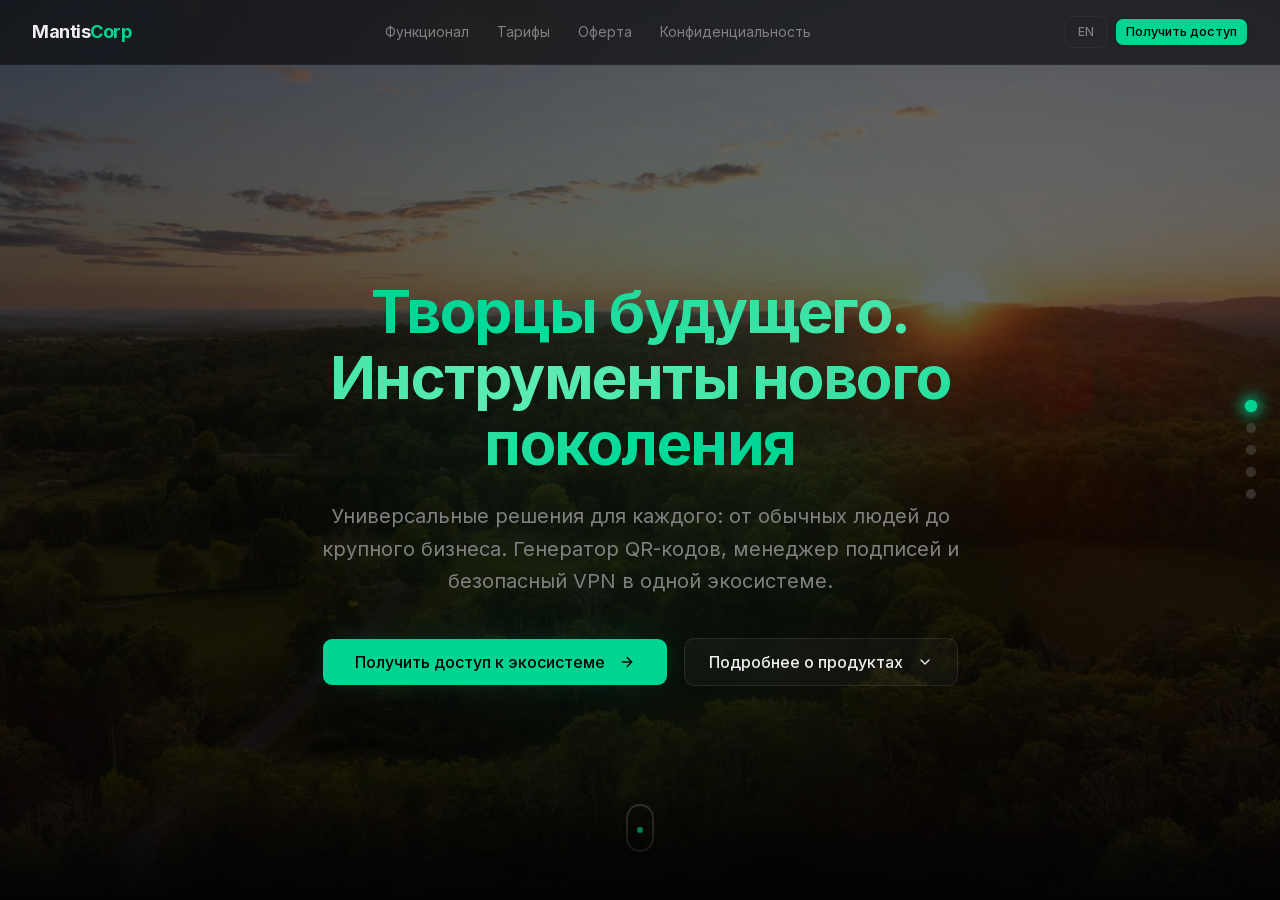
==== index.html @ 07b8fb9b "deploy: underf1n3d/MantisCorpSiteSource@0be7561e3d4124378761d184aba0a0b5566c36d4" ====
<!DOCTYPE html><html lang="ru" class="inter_9024c12c-module__2SQ2Oq__variable geist_mono_8d43a2aa-module__8Li5zG__variable dark h-full antialiased"><head><meta charSet="utf-8"/><meta name="viewport" content="width=device-width, initial-scale=1"/><link rel="preload" href="/_next/static/media/797e433ab948586e-s.p.0r6juujl39pe6.woff2" as="font" crossorigin="" type="font/woff2"/><link rel="preload" href="/_next/static/media/83afe278b6a6bb3c-s.p.2bn3s6zvc0dyp.woff2" as="font" crossorigin="" type="font/woff2"/><link rel="preload" href="/_next/static/media/9c72aa0f40e4eef8-s.p.1y4-pdgsjb-pw.woff2" as="font" crossorigin="" type="font/woff2"/><link rel="preload" as="image" href="/visa.svg"/><link rel="preload" as="image" href="/mastercard.svg"/><link rel="preload" as="image" href="/mir.svg"/><link rel="stylesheet" href="/_next/static/chunks/0sxx-a4z53dqy.css" data-precedence="next"/><link rel="stylesheet" href="/_next/static/chunks/22r45i7cmhs_4.css" data-precedence="next"/><link rel="preload" as="script" fetchPriority="low" href="/_next/static/chunks/3z5q_p4msz2ha.js"/><script src="/_next/static/chunks/15orcrkp-_9ct.js" async=""></script><script src="/_next/static/chunks/2nykiepra7i1k.js" async=""></script><script src="/_next/static/chunks/0y-qmi6py9vt0.js" async=""></script><script src="/_next/static/chunks/turbopack-1_6kmb9wb6nxy.js" async=""></script><script src="/_next/static/chunks/10d0s-xpmxx40.js" async=""></script><script src="/_next/static/chunks/19gswa29p7fza.js" async=""></script><script src="/_next/static/chunks/14mrh2-p_w84d.js" async=""></script><script src="/_next/static/chunks/18kc-ag6fx193.js" async=""></script><script src="/_next/static/chunks/0_2wluw37e9-g.js" async=""></script><meta name="next-size-adjust" content=""/><title>MantisCorp — Экосистема цифровых утилит</title><meta name="description" content="Профессиональные инструменты для бизнеса: генератор QR-кодов, менеджер цифровых подписей и защищённое VPN-соединение."/><meta property="og:title" content="MantisCorp — Экосистема цифровых утилит"/><meta property="og:description" content="Три инструмента в единой экосистеме: QR-коды, цифровые подписи и VPN."/><meta property="og:locale" content="ru_RU"/><meta property="og:type" content="website"/><meta name="twitter:card" content="summary"/><meta name="twitter:title" content="MantisCorp — Экосистема цифровых утилит"/><meta name="twitter:description" content="Три инструмента в единой экосистеме: QR-коды, цифровые подписи и VPN."/><link rel="icon" href="/icon.svg?icon.3vuc0gk001-s3.svg" sizes="any" type="image/svg+xml"/><script src="/_next/static/chunks/0cz1d0mv5g_q7.js" noModule=""></script></head><body class="min-h-full flex flex-col"><div hidden=""><!--$--><!--/$--></div><header class="fixed top-0 left-0 right-0 z-50 w-full border-b border-border/40 bg-background/80 backdrop-blur-xl supports-[backdrop-filter]:bg-background/60"><div class="mx-auto flex h-16 max-w-7xl items-center justify-between px-4 sm:px-6 lg:px-8"><a class="flex items-center gap-2 group" id="navbar-logo" href="/"><span class="text-lg font-bold tracking-tight">Mantis<span class="text-primary">Corp</span></span></a><nav class="hidden md:flex items-center gap-1" id="navbar-desktop"><a href="#features" class="px-3 py-2 text-sm text-muted-foreground hover:text-foreground transition-colors rounded-md hover:bg-accent/50">Функционал</a><a href="#pricing" class="px-3 py-2 text-sm text-muted-foreground hover:text-foreground transition-colors rounded-md hover:bg-accent/50">Тарифы</a><a class="px-3 py-2 text-sm text-muted-foreground hover:text-foreground transition-colors rounded-md hover:bg-accent/50" href="/offer/">Оферта</a><a class="px-3 py-2 text-sm text-muted-foreground hover:text-foreground transition-colors rounded-md hover:bg-accent/50" href="/privacy/">Конфиденциальность</a></nav><div class="flex items-center gap-2"><button class="hidden sm:flex h-8 px-3 items-center justify-center rounded-md border border-border/60 text-xs font-medium text-muted-foreground hover:text-foreground hover:border-primary/40 transition-all" id="language-switcher">EN</button><button type="button" tabindex="0" data-slot="button" id="navbar-cta" class="group/button shrink-0 items-center justify-center border border-transparent bg-clip-padding font-medium whitespace-nowrap transition-all outline-none select-none focus-visible:border-ring focus-visible:ring-3 focus-visible:ring-ring/50 active:not-aria-[haspopup]:translate-y-px disabled:pointer-events-none disabled:opacity-50 aria-invalid:border-destructive aria-invalid:ring-3 aria-invalid:ring-destructive/20 dark:aria-invalid:border-destructive/50 dark:aria-invalid:ring-destructive/40 [&amp;_svg]:pointer-events-none [&amp;_svg]:shrink-0 h-7 gap-1 rounded-[min(var(--radius-md),12px)] px-2.5 text-[0.8rem] in-data-[slot=button-group]:rounded-lg has-data-[icon=inline-end]:pr-1.5 has-data-[icon=inline-start]:pl-1.5 [&amp;_svg:not([class*=&#x27;size-&#x27;])]:size-3.5 hidden sm:inline-flex bg-primary text-primary-foreground hover:bg-primary/90 shadow-sm">Получить доступ</button><button class="md:hidden p-2 text-muted-foreground hover:text-foreground" id="mobile-menu-toggle"><svg xmlns="http://www.w3.org/2000/svg" width="24" height="24" viewBox="0 0 24 24" fill="none" stroke="currentColor" stroke-width="2" stroke-linecap="round" stroke-linejoin="round" class="lucide lucide-menu h-5 w-5" aria-hidden="true"><path d="M4 5h16"></path><path d="M4 12h16"></path><path d="M4 19h16"></path></svg></button></div></div></header><main class="flex-1"><div class="h-screen w-full overflow-hidden bg-background relative"><div class="swiper w-full h-full"><div class="swiper-wrapper"><div class="swiper-slide w-full h-full" data-hash="hero"><div class="slide-scroll w-full h-full flex flex-col overflow-y-auto overflow-x-hidden scrollbar-hide"><section class="relative overflow-hidden w-full min-h-full flex flex-col justify-center items-center pt-20 sm:pt-24 pb-8"><div class="absolute inset-0 bg-cover bg-center pointer-events-none" style="background-image:url(&#x27;/bg/hero.jpg&#x27;)"></div><div class="absolute inset-0 bg-background/60 pointer-events-none"></div><div class="absolute top-1/2 left-1/2 -translate-x-1/2 -translate-y-1/2 w-[600px] h-[600px] rounded-full bg-primary/5 blur-[90px] animate-glow-pulse pointer-events-none"></div><div class="absolute top-1/4 right-1/4 w-[300px] h-[300px] rounded-full bg-primary/3 blur-[80px] animate-glow-pulse [animation-delay:1.5s] pointer-events-none"></div><div class="relative mx-auto max-w-7xl px-4 sm:px-6 lg:px-8 w-full"><div class="mx-auto max-w-3xl text-center"><h1 class="text-4xl sm:text-5xl lg:text-6xl font-bold tracking-tight leading-[1.1] mb-6" style="opacity:0;transform:translateY(20px)"><span class="text-gradient">Творцы будущего. Инструменты нового поколения</span></h1><p class="text-lg sm:text-xl text-muted-foreground leading-relaxed mb-10 max-w-2xl mx-auto" style="opacity:0;transform:translateY(20px)">Универсальные решения для каждого: от обычных людей до крупного бизнеса. Генератор QR-кодов, менеджер подписей и безопасный VPN в одной экосистеме.</p><div class="flex flex-col sm:flex-row items-center justify-center gap-4" style="opacity:0;transform:translateY(20px)"><a href="#pricing"><button type="button" tabindex="0" data-slot="button" id="hero-cta" class="group/button inline-flex shrink-0 items-center justify-center rounded-lg border border-transparent bg-clip-padding whitespace-nowrap transition-all outline-none select-none focus-visible:border-ring focus-visible:ring-3 focus-visible:ring-ring/50 active:not-aria-[haspopup]:translate-y-px disabled:pointer-events-none disabled:opacity-50 aria-invalid:border-destructive aria-invalid:ring-3 aria-invalid:ring-destructive/20 dark:aria-invalid:border-destructive/50 dark:aria-invalid:ring-destructive/40 [&amp;_svg]:pointer-events-none [&amp;_svg]:shrink-0 [&amp;_svg:not([class*=&#x27;size-&#x27;])]:size-4 gap-1.5 has-data-[icon=inline-end]:pr-2 has-data-[icon=inline-start]:pl-2 bg-primary text-primary-foreground hover:bg-primary/90 shadow-lg glow-emerald-sm px-8 h-12 text-base font-medium">Получить доступ к экосистеме<svg xmlns="http://www.w3.org/2000/svg" width="24" height="24" viewBox="0 0 24 24" fill="none" stroke="currentColor" stroke-width="2" stroke-linecap="round" stroke-linejoin="round" class="lucide lucide-arrow-right ml-2 h-4 w-4" aria-hidden="true"><path d="M5 12h14"></path><path d="m12 5 7 7-7 7"></path></svg></button></a><a href="#features"><button type="button" tabindex="0" data-slot="button" class="group/button inline-flex shrink-0 items-center justify-center rounded-lg border bg-clip-padding whitespace-nowrap outline-none select-none focus-visible:border-ring focus-visible:ring-3 focus-visible:ring-ring/50 active:not-aria-[haspopup]:translate-y-px disabled:pointer-events-none disabled:opacity-50 aria-invalid:border-destructive aria-invalid:ring-3 aria-invalid:ring-destructive/20 dark:aria-invalid:border-destructive/50 dark:aria-invalid:ring-destructive/40 [&amp;_svg]:pointer-events-none [&amp;_svg]:shrink-0 [&amp;_svg:not([class*=&#x27;size-&#x27;])]:size-4 bg-background hover:text-foreground aria-expanded:bg-muted aria-expanded:text-foreground dark:border-input dark:bg-input/30 dark:hover:bg-input/50 gap-1.5 has-data-[icon=inline-end]:pr-2 has-data-[icon=inline-start]:pl-2 border-border/60 hover:border-primary/40 hover:bg-primary/5 h-12 px-6 text-base font-medium transition-colors">Подробнее о продуктах<svg xmlns="http://www.w3.org/2000/svg" width="24" height="24" viewBox="0 0 24 24" fill="none" stroke="currentColor" stroke-width="2" stroke-linecap="round" stroke-linejoin="round" class="lucide lucide-chevron-down ml-2 h-4 w-4" aria-hidden="true"><path d="m6 9 6 6 6-6"></path></svg></button></a></div></div></div><div class="absolute bottom-10 left-1/2 -translate-x-1/2 flex flex-col items-center text-muted-foreground/50 pointer-events-none" style="opacity:0"><div class="w-7 h-12 border-2 border-muted-foreground/30 rounded-full flex justify-center p-1.5 mb-2 relative"><div class="w-1.5 h-1.5 bg-primary/80 rounded-full"></div></div></div><div class="absolute bottom-0 left-0 right-0 h-24 bg-gradient-to-t from-background to-transparent pointer-events-none"></div></section></div></div><div class="swiper-slide w-full h-full" data-hash="features"><div class="slide-scroll w-full h-full flex flex-col overflow-y-auto overflow-x-hidden scrollbar-hide"><section class="relative w-full min-h-full flex flex-col justify-start pt-20 sm:pt-24 pb-8"><div class="absolute inset-0 bg-cover bg-center pointer-events-none" style="background-image:url(&#x27;/bg/features.jpg&#x27;)"></div><div class="absolute inset-0 bg-background/[0.78] pointer-events-none"></div><div class="relative mx-auto max-w-7xl px-4 sm:px-6 lg:px-8 w-full"><div class="mx-auto max-w-2xl text-center mb-2 sm:mb-4" style="opacity:0;transform:translateY(20px)"><div class="inline-flex items-center gap-2 rounded-full border border-primary/20 bg-primary/5 px-3 py-1 sm:px-4 sm:py-1 fluid-badge font-medium text-primary mb-2 sm:mb-4">Возможности</div><h2 class="text-xl sm:text-3xl font-bold tracking-tight mb-1 sm:mb-3">Инструменты, которые работают на вас</h2><p class="text-sm sm:text-base text-muted-foreground">Каждый компонент экосистемы MantisCorp разработан для максимальной продуктивности.</p></div><div class="relative max-w-xl mx-auto"><button class="absolute left-0 sm:-left-14 top-1/2 -translate-y-1/2 z-20 hidden sm:flex h-8 w-8 sm:h-10 sm:w-10 items-center justify-center rounded-full border border-border/60 bg-card/80 backdrop-blur-sm text-muted-foreground opacity-40 hover:opacity-100 hover:text-primary hover:border-primary/40 hover:bg-card transition-all duration-300 shadow-lg cursor-pointer" aria-label="Previous"><svg xmlns="http://www.w3.org/2000/svg" width="24" height="24" viewBox="0 0 24 24" fill="none" stroke="currentColor" stroke-width="2" stroke-linecap="round" stroke-linejoin="round" class="lucide lucide-chevron-left h-4 w-4 sm:h-5 sm:w-5" aria-hidden="true"><path d="m15 18-6-6 6-6"></path></svg></button><button class="absolute right-0 sm:-right-14 top-1/2 -translate-y-1/2 z-20 hidden sm:flex h-8 w-8 sm:h-10 sm:w-10 items-center justify-center rounded-full border border-border/60 bg-card/80 backdrop-blur-sm text-muted-foreground opacity-40 hover:opacity-100 hover:text-primary hover:border-primary/40 hover:bg-card transition-all duration-300 shadow-lg cursor-pointer" aria-label="Next"><svg xmlns="http://www.w3.org/2000/svg" width="24" height="24" viewBox="0 0 24 24" fill="none" stroke="currentColor" stroke-width="2" stroke-linecap="round" stroke-linejoin="round" class="lucide lucide-chevron-right h-4 w-4 sm:h-5 sm:w-5" aria-hidden="true"><path d="m9 18 6-6-6-6"></path></svg></button><div class="overflow-hidden rounded-2xl px-2 sm:px-0 flex items-stretch min-h-[320px] sm:min-h-[440px]"><div class="w-full h-full cursor-grab active:cursor-grabbing" draggable="false" style="opacity:1;transform:none;-webkit-touch-callout:none;-webkit-user-select:none;user-select:none;touch-action:pan-y"><div data-slot="card" data-size="default" class="group/card gap-(--card-spacing) rounded-xl py-(--card-spacing) text-sm text-card-foreground ring-1 ring-foreground/10 [--card-spacing:--spacing(4)] has-data-[slot=card-footer]:pb-0 has-[&gt;img:first-child]:pt-0 data-[size=sm]:[--card-spacing:--spacing(3)] data-[size=sm]:has-data-[slot=card-footer]:pb-0 *:[img:first-child]:rounded-t-xl *:[img:last-child]:rounded-b-xl w-full h-full flex flex-col group/card relative border-border/40 bg-card/60 hover:border-primary/30 hover:bg-card/80 transition-colors duration-300 hover:shadow-lg hover:shadow-primary/5 overflow-hidden" id="feature-card-vpn"><div data-slot="card-content" class="p-4 sm:p-8 flex-1 flex flex-col justify-center"><div class="mb-3 sm:mb-5 flex h-10 w-10 sm:h-12 sm:w-12 items-center justify-center rounded-xl bg-primary/10 border border-primary/20 group-hover/card:bg-primary/15 group-hover/card:border-primary/30 transition-all duration-300"><svg xmlns="http://www.w3.org/2000/svg" width="24" height="24" viewBox="0 0 24 24" fill="none" stroke="currentColor" stroke-width="2" stroke-linecap="round" stroke-linejoin="round" class="lucide lucide-shield-check h-5 w-5 sm:h-6 sm:w-6 text-primary" aria-hidden="true"><path d="M20 13c0 5-3.5 7.5-7.66 8.95a1 1 0 0 1-.67-.01C7.5 20.5 4 18 4 13V6a1 1 0 0 1 1-1c2 0 4.5-1.2 6.24-2.72a1.17 1.17 0 0 1 1.52 0C14.51 3.81 17 5 19 5a1 1 0 0 1 1 1z"></path><path d="m9 12 2 2 4-4"></path></svg></div><h3 class="text-lg sm:text-xl font-semibold mb-1 sm:mb-3">MantisVPN</h3><p class="text-xs sm:text-sm text-muted-foreground leading-relaxed mb-3 sm:mb-5">Протокол безопасного сетевого доступа (VPN) с шифрованием корпоративного уровня, высокой скоростью и защитой от утечек данных.</p><ul class="space-y-1 sm:space-y-2.5"><li class="flex items-start gap-2 sm:gap-2.5 text-xs sm:text-sm text-muted-foreground"><svg xmlns="http://www.w3.org/2000/svg" width="24" height="24" viewBox="0 0 24 24" fill="none" stroke="currentColor" stroke-width="2" stroke-linecap="round" stroke-linejoin="round" class="lucide lucide-check h-3 w-3 sm:h-4 sm:w-4 text-primary mt-0.5 shrink-0" aria-hidden="true"><path d="M20 6 9 17l-5-5"></path></svg><span>Шифрование AES-256</span></li><li class="flex items-start gap-2 sm:gap-2.5 text-xs sm:text-sm text-muted-foreground"><svg xmlns="http://www.w3.org/2000/svg" width="24" height="24" viewBox="0 0 24 24" fill="none" stroke="currentColor" stroke-width="2" stroke-linecap="round" stroke-linejoin="round" class="lucide lucide-check h-3 w-3 sm:h-4 sm:w-4 text-primary mt-0.5 shrink-0" aria-hidden="true"><path d="M20 6 9 17l-5-5"></path></svg><span>Серверы в 6+ странах</span></li><li class="flex items-start gap-2 sm:gap-2.5 text-xs sm:text-sm text-muted-foreground"><svg xmlns="http://www.w3.org/2000/svg" width="24" height="24" viewBox="0 0 24 24" fill="none" stroke="currentColor" stroke-width="2" stroke-linecap="round" stroke-linejoin="round" class="lucide lucide-check h-3 w-3 sm:h-4 sm:w-4 text-primary mt-0.5 shrink-0" aria-hidden="true"><path d="M20 6 9 17l-5-5"></path></svg><span>Защита от утечек DNS/IP</span></li><li class="flex items-start gap-2 sm:gap-2.5 text-xs sm:text-sm text-muted-foreground"><svg xmlns="http://www.w3.org/2000/svg" width="24" height="24" viewBox="0 0 24 24" fill="none" stroke="currentColor" stroke-width="2" stroke-linecap="round" stroke-linejoin="round" class="lucide lucide-check h-3 w-3 sm:h-4 sm:w-4 text-primary mt-0.5 shrink-0" aria-hidden="true"><path d="M20 6 9 17l-5-5"></path></svg><span>Без ограничения скорости</span></li></ul><div class="mt-3 sm:mt-6 flex flex-wrap items-center gap-2 sm:gap-3"><a href="https://t.me/mantis_vpn_bot" target="_blank" rel="noopener noreferrer" class="inline-flex items-center gap-1.5 sm:gap-2 rounded-xl bg-primary hover:bg-primary/90 text-primary-foreground font-semibold px-4 py-2 sm:px-6 sm:py-2.5 text-xs sm:text-sm shadow-lg shadow-primary/20 transition-all hover:scale-105 active:scale-95">Перейти<svg xmlns="http://www.w3.org/2000/svg" width="24" height="24" viewBox="0 0 24 24" fill="none" stroke="currentColor" stroke-width="2" stroke-linecap="round" stroke-linejoin="round" class="lucide lucide-external-link h-3 w-3 sm:h-4 sm:w-4" aria-hidden="true"><path d="M15 3h6v6"></path><path d="M10 14 21 3"></path><path d="M18 13v6a2 2 0 0 1-2 2H5a2 2 0 0 1-2-2V8a2 2 0 0 1 2-2h6"></path></svg></a><a href="https://t.me/mantis_supportt" target="_blank" rel="noopener noreferrer" class="inline-flex items-center gap-1.5 sm:gap-2 rounded-xl border border-border/60 bg-transparent hover:bg-primary/5 hover:border-primary/40 hover:text-primary text-muted-foreground font-semibold px-4 py-2 sm:px-6 sm:py-2.5 text-xs sm:text-sm transition-all hover:scale-105 active:scale-95"><svg xmlns="http://www.w3.org/2000/svg" width="24" height="24" viewBox="0 0 24 24" fill="none" stroke="currentColor" stroke-width="2" stroke-linecap="round" stroke-linejoin="round" class="lucide lucide-headphones h-3 w-3 sm:h-4 sm:w-4" aria-hidden="true"><path d="M3 14h3a2 2 0 0 1 2 2v3a2 2 0 0 1-2 2H5a2 2 0 0 1-2-2v-7a9 9 0 0 1 18 0v7a2 2 0 0 1-2 2h-1a2 2 0 0 1-2-2v-3a2 2 0 0 1 2-2h3"></path></svg>Поддержка</a></div></div></div></div></div><div class="flex justify-center gap-1.5 sm:gap-2 mt-2 sm:mt-5"><button class="h-2 rounded-full transition-all duration-300 cursor-pointer w-6 bg-primary" aria-label="Slide 1"></button><button class="h-2 rounded-full transition-all duration-300 cursor-pointer w-2 bg-muted-foreground/30 hover:bg-muted-foreground/50" aria-label="Slide 2"></button><button class="h-2 rounded-full transition-all duration-300 cursor-pointer w-2 bg-muted-foreground/30 hover:bg-muted-foreground/50" aria-label="Slide 3"></button></div></div></div></section></div></div><div class="swiper-slide w-full h-full" data-hash="pricing"><div class="slide-scroll w-full h-full flex flex-col overflow-y-auto overflow-x-hidden scrollbar-hide"><section class="relative w-full min-h-full flex flex-col justify-start pt-20 sm:pt-24 pb-8"><div class="absolute inset-0 bg-cover bg-center pointer-events-none" style="background-image:url(&#x27;/bg/pricing.jpg&#x27;)"></div><div class="absolute inset-0 bg-background/[0.82] pointer-events-none"></div><div class="absolute inset-0 bg-gradient-to-b from-transparent via-primary/[0.02] to-transparent"></div><div class="relative mx-auto max-w-7xl px-4 sm:px-6 lg:px-8 w-full"><div class="mx-auto max-w-3xl text-center mb-3 sm:mb-10" style="opacity:0;transform:translateY(20px)"><div class="inline-flex items-center gap-2 rounded-full border border-primary/20 bg-primary/5 px-3 py-1 sm:px-4 sm:py-1 fluid-badge font-medium text-primary mb-2 sm:mb-4">Тарифы</div><h2 class="text-xl sm:text-3xl lg:text-4xl font-bold tracking-tight mb-1 sm:mb-4">Стоимость по запросу</h2><p class="text-sm sm:text-base text-muted-foreground">Мы подбираем индивидуальные условия под каждого клиента. Свяжитесь с нами, чтобы получить персональное предложение.</p></div><div class="grid grid-cols-1 lg:grid-cols-2 gap-3 sm:gap-6 max-w-5xl mx-auto"><div class="flex flex-col justify-center" style="opacity:0;transform:translateX(-20px)"><p class="text-muted-foreground leading-relaxed text-sm sm:text-base mb-3 sm:mb-6">Каждый бизнес уникален — поэтому мы не используем фиксированные тарифы. Наша команда проанализирует ваши задачи, предложит оптимальный набор инструментов и рассчитает стоимость, которая будет соответствовать именно вашим потребностям. Вы платите только за то, что действительно используете.</p><div class="flex flex-col items-center"><a href="mailto:mantis@huesos.pro"><button type="button" tabindex="0" data-slot="button" class="group/button inline-flex shrink-0 items-center justify-center border border-transparent bg-clip-padding whitespace-nowrap outline-none select-none focus-visible:border-ring focus-visible:ring-3 focus-visible:ring-ring/50 active:not-aria-[haspopup]:translate-y-px disabled:pointer-events-none disabled:opacity-50 aria-invalid:border-destructive aria-invalid:ring-3 aria-invalid:ring-destructive/20 dark:aria-invalid:border-destructive/50 dark:aria-invalid:ring-destructive/40 [&amp;_svg]:pointer-events-none [&amp;_svg]:shrink-0 [&amp;_svg:not([class*=&#x27;size-&#x27;])]:size-4 gap-1.5 has-data-[icon=inline-end]:pr-2 has-data-[icon=inline-start]:pl-2 bg-primary hover:bg-primary/90 text-primary-foreground font-semibold px-5 sm:px-8 h-10 sm:h-12 text-sm sm:text-base rounded-xl shadow-lg shadow-primary/20 glow-emerald transition-transform hover:scale-105 active:scale-95"><svg xmlns="http://www.w3.org/2000/svg" width="24" height="24" viewBox="0 0 24 24" fill="none" stroke="currentColor" stroke-width="2" stroke-linecap="round" stroke-linejoin="round" class="lucide lucide-mail mr-2 sm:mr-2.5 h-3.5 w-3.5 sm:h-4 sm:w-4" aria-hidden="true"><path d="m22 7-8.991 5.727a2 2 0 0 1-2.009 0L2 7"></path><rect x="2" y="4" width="20" height="16" rx="2"></rect></svg>Связаться с нами</button></a><p class="text-xs text-muted-foreground mt-3">Мы ответим в течение 24 часов.</p></div></div><div style="opacity:0;transform:translateX(20px)"><div data-slot="card" data-size="default" class="group/card flex flex-col gap-(--card-spacing) overflow-hidden rounded-xl py-(--card-spacing) text-sm text-card-foreground ring-1 ring-foreground/10 [--card-spacing:--spacing(4)] has-data-[slot=card-footer]:pb-0 has-[&gt;img:first-child]:pt-0 data-[size=sm]:[--card-spacing:--spacing(3)] data-[size=sm]:has-data-[slot=card-footer]:pb-0 *:[img:first-child]:rounded-t-xl *:[img:last-child]:rounded-b-xl border-border/40 bg-card/50 backdrop-blur-sm"><div data-slot="card-content" class="p-4 sm:p-8"><ul class="space-y-2 sm:space-y-4"><li class="flex items-start gap-2.5 sm:gap-3 text-xs sm:text-sm text-muted-foreground" style="opacity:0;transform:translateX(10px)"><div class="flex h-5 w-5 shrink-0 items-center justify-center rounded-full bg-primary/15 border border-primary/20 mt-0.5"><svg xmlns="http://www.w3.org/2000/svg" width="24" height="24" viewBox="0 0 24 24" fill="none" stroke="currentColor" stroke-width="2" stroke-linecap="round" stroke-linejoin="round" class="lucide lucide-check h-3 w-3 text-primary" aria-hidden="true"><path d="M20 6 9 17l-5-5"></path></svg></div><span>Индивидуальный расчёт под ваши задачи</span></li><li class="flex items-start gap-2.5 sm:gap-3 text-xs sm:text-sm text-muted-foreground" style="opacity:0;transform:translateX(10px)"><div class="flex h-5 w-5 shrink-0 items-center justify-center rounded-full bg-primary/15 border border-primary/20 mt-0.5"><svg xmlns="http://www.w3.org/2000/svg" width="24" height="24" viewBox="0 0 24 24" fill="none" stroke="currentColor" stroke-width="2" stroke-linecap="round" stroke-linejoin="round" class="lucide lucide-check h-3 w-3 text-primary" aria-hidden="true"><path d="M20 6 9 17l-5-5"></path></svg></div><span>Гибкие условия оплаты</span></li><li class="flex items-start gap-2.5 sm:gap-3 text-xs sm:text-sm text-muted-foreground" style="opacity:0;transform:translateX(10px)"><div class="flex h-5 w-5 shrink-0 items-center justify-center rounded-full bg-primary/15 border border-primary/20 mt-0.5"><svg xmlns="http://www.w3.org/2000/svg" width="24" height="24" viewBox="0 0 24 24" fill="none" stroke="currentColor" stroke-width="2" stroke-linecap="round" stroke-linejoin="round" class="lucide lucide-check h-3 w-3 text-primary" aria-hidden="true"><path d="M20 6 9 17l-5-5"></path></svg></div><span>Бесплатная консультация перед началом</span></li><li class="flex items-start gap-2.5 sm:gap-3 text-xs sm:text-sm text-muted-foreground" style="opacity:0;transform:translateX(10px)"><div class="flex h-5 w-5 shrink-0 items-center justify-center rounded-full bg-primary/15 border border-primary/20 mt-0.5"><svg xmlns="http://www.w3.org/2000/svg" width="24" height="24" viewBox="0 0 24 24" fill="none" stroke="currentColor" stroke-width="2" stroke-linecap="round" stroke-linejoin="round" class="lucide lucide-check h-3 w-3 text-primary" aria-hidden="true"><path d="M20 6 9 17l-5-5"></path></svg></div><span>Полный доступ ко всем инструментам экосистемы</span></li><li class="flex items-start gap-2.5 sm:gap-3 text-xs sm:text-sm text-muted-foreground" style="opacity:0;transform:translateX(10px)"><div class="flex h-5 w-5 shrink-0 items-center justify-center rounded-full bg-primary/15 border border-primary/20 mt-0.5"><svg xmlns="http://www.w3.org/2000/svg" width="24" height="24" viewBox="0 0 24 24" fill="none" stroke="currentColor" stroke-width="2" stroke-linecap="round" stroke-linejoin="round" class="lucide lucide-check h-3 w-3 text-primary" aria-hidden="true"><path d="M20 6 9 17l-5-5"></path></svg></div><span>Приоритетная техническая поддержка</span></li><li class="flex items-start gap-2.5 sm:gap-3 text-xs sm:text-sm text-muted-foreground" style="opacity:0;transform:translateX(10px)"><div class="flex h-5 w-5 shrink-0 items-center justify-center rounded-full bg-primary/15 border border-primary/20 mt-0.5"><svg xmlns="http://www.w3.org/2000/svg" width="24" height="24" viewBox="0 0 24 24" fill="none" stroke="currentColor" stroke-width="2" stroke-linecap="round" stroke-linejoin="round" class="lucide lucide-check h-3 w-3 text-primary" aria-hidden="true"><path d="M20 6 9 17l-5-5"></path></svg></div><span>Персональный менеджер</span></li></ul></div></div></div></div></div></section></div></div><div class="swiper-slide w-full h-full" data-hash="about"><div class="slide-scroll w-full h-full flex flex-col overflow-y-auto overflow-x-hidden scrollbar-hide"><section class="relative pt-20 sm:pt-24 pb-8 w-full flex flex-col justify-start items-center min-h-full"><div class="absolute inset-0 bg-cover bg-center pointer-events-none" style="background-image:url(&#x27;/bg/about.jpg&#x27;)"></div><div class="absolute inset-0 bg-background/[0.82] pointer-events-none"></div><div class="relative mx-auto max-w-7xl px-4 sm:px-6 lg:px-8 w-full"><div class="mx-auto max-w-2xl text-center mb-3 sm:mb-6" style="opacity:0;transform:translateY(20px)"><div class="inline-flex items-center gap-2 rounded-full border border-primary/20 bg-primary/5 px-2.5 py-1 sm:px-4 sm:py-1.5 fluid-badge font-medium text-primary mb-1.5 sm:mb-6">О компании</div><h2 class="fluid-h2 font-bold tracking-tight mb-1.5 sm:mb-4 leading-tight">MantisCorp</h2><p class="fluid-body text-muted-foreground leading-relaxed">MantisCorp — это экосистема цифровых утилит, созданная для всех: от обычных людей до крупного бизнеса. Мы — творцы будущего, предоставляющие профессиональные инструменты для безопасности, удобства и продуктивности в вашей повседневной и рабочей рутине.</p></div><div class="relative max-w-3xl mx-auto mb-4 sm:mb-6" style="opacity:0;transform:scale(0.95)"><div class="absolute -inset-px rounded-2xl bg-gradient-to-r from-primary/30 via-emerald-500/20 to-primary/30 opacity-50 blur-md"></div><div class="relative rounded-2xl border border-white/10 bg-card/60 backdrop-blur-2xl px-4 py-3 sm:px-8 sm:py-5 text-center shadow-xl overflow-hidden"><div class="absolute inset-0 bg-gradient-to-b from-white/5 to-transparent opacity-50"></div><p class="relative z-10 fluid-body font-medium text-foreground leading-relaxed italic">“<!-- -->Наша миссия — сделать цифровые инструменты доступными, безопасными и интуитивно понятными для каждого.<!-- -->”</p></div></div><div class="grid grid-cols-1 sm:grid-cols-3 gap-2 sm:gap-5 max-w-3xl mx-auto"><div class="group relative rounded-xl sm:rounded-2xl border border-border/40 bg-card/50 backdrop-blur-sm p-2.5 sm:p-6 flex flex-row sm:flex-col items-center text-left sm:text-center gap-3 sm:gap-0 hover:border-primary/30 hover:bg-card/80 transition-all duration-300 hover:shadow-lg hover:shadow-primary/5 hover:-translate-y-1" style="opacity:0;transform:translateY(25px)"><div class="shrink-0 sm:mx-auto mb-0 sm:mb-4 flex h-9 w-9 sm:h-12 sm:w-12 items-center justify-center rounded-xl bg-primary/10 border border-primary/20 group-hover:bg-primary/15 group-hover:border-primary/30 transition-all duration-300"><svg xmlns="http://www.w3.org/2000/svg" width="24" height="24" viewBox="0 0 24 24" fill="none" stroke="currentColor" stroke-width="2" stroke-linecap="round" stroke-linejoin="round" class="lucide lucide-shield h-4 w-4 sm:h-5 sm:w-5 text-primary" aria-hidden="true"><path d="M20 13c0 5-3.5 7.5-7.66 8.95a1 1 0 0 1-.67-.01C7.5 20.5 4 18 4 13V6a1 1 0 0 1 1-1c2 0 4.5-1.2 6.24-2.72a1.17 1.17 0 0 1 1.52 0C14.51 3.81 17 5 19 5a1 1 0 0 1 1 1z"></path></svg></div><div class="min-w-0"><h3 class="fluid-sm font-semibold mb-0.5 sm:mb-2">Безопасность</h3><p class="fluid-xs text-muted-foreground leading-tight sm:leading-relaxed">Шифрование корпоративного уровня и защита данных в каждом продукте.</p></div></div><div class="group relative rounded-xl sm:rounded-2xl border border-border/40 bg-card/50 backdrop-blur-sm p-2.5 sm:p-6 flex flex-row sm:flex-col items-center text-left sm:text-center gap-3 sm:gap-0 hover:border-primary/30 hover:bg-card/80 transition-all duration-300 hover:shadow-lg hover:shadow-primary/5 hover:-translate-y-1" style="opacity:0;transform:translateY(25px)"><div class="shrink-0 sm:mx-auto mb-0 sm:mb-4 flex h-9 w-9 sm:h-12 sm:w-12 items-center justify-center rounded-xl bg-primary/10 border border-primary/20 group-hover:bg-primary/15 group-hover:border-primary/30 transition-all duration-300"><svg xmlns="http://www.w3.org/2000/svg" width="24" height="24" viewBox="0 0 24 24" fill="none" stroke="currentColor" stroke-width="2" stroke-linecap="round" stroke-linejoin="round" class="lucide lucide-zap h-4 w-4 sm:h-5 sm:w-5 text-primary" aria-hidden="true"><path d="M4 14a1 1 0 0 1-.78-1.63l9.9-10.2a.5.5 0 0 1 .86.46l-1.92 6.02A1 1 0 0 0 13 10h7a1 1 0 0 1 .78 1.63l-9.9 10.2a.5.5 0 0 1-.86-.46l1.92-6.02A1 1 0 0 0 11 14z"></path></svg></div><div class="min-w-0"><h3 class="fluid-sm font-semibold mb-0.5 sm:mb-2">Простота</h3><p class="fluid-xs text-muted-foreground leading-tight sm:leading-relaxed">Интуитивный интерфейс, с которым разберётся каждый — без инструкций.</p></div></div><div class="group relative rounded-xl sm:rounded-2xl border border-border/40 bg-card/50 backdrop-blur-sm p-2.5 sm:p-6 flex flex-row sm:flex-col items-center text-left sm:text-center gap-3 sm:gap-0 hover:border-primary/30 hover:bg-card/80 transition-all duration-300 hover:shadow-lg hover:shadow-primary/5 hover:-translate-y-1" style="opacity:0;transform:translateY(25px)"><div class="shrink-0 sm:mx-auto mb-0 sm:mb-4 flex h-9 w-9 sm:h-12 sm:w-12 items-center justify-center rounded-xl bg-primary/10 border border-primary/20 group-hover:bg-primary/15 group-hover:border-primary/30 transition-all duration-300"><svg xmlns="http://www.w3.org/2000/svg" width="24" height="24" viewBox="0 0 24 24" fill="none" stroke="currentColor" stroke-width="2" stroke-linecap="round" stroke-linejoin="round" class="lucide lucide-heart h-4 w-4 sm:h-5 sm:w-5 text-primary" aria-hidden="true"><path d="M2 9.5a5.5 5.5 0 0 1 9.591-3.676.56.56 0 0 0 .818 0A5.49 5.49 0 0 1 22 9.5c0 2.29-1.5 4-3 5.5l-5.492 5.313a2 2 0 0 1-3 .019L5 15c-1.5-1.5-3-3.2-3-5.5"></path></svg></div><div class="min-w-0"><h3 class="fluid-sm font-semibold mb-0.5 sm:mb-2">Надёжность</h3><p class="fluid-xs text-muted-foreground leading-tight sm:leading-relaxed">Стабильная инфраструктура и круглосуточная поддержка без выходных.</p></div></div></div></div></section></div></div><div class="swiper-slide w-full h-full" data-hash="contact"><div class="slide-scroll w-full h-full flex flex-col overflow-y-auto overflow-x-hidden scrollbar-hide"><div class="flex flex-col w-full min-h-full"><section class="relative pt-20 sm:pt-24 pb-8 w-full flex flex-col justify-center items-center flex-1"><div class="absolute inset-0 bg-cover bg-center pointer-events-none" style="background-image:url(&#x27;/bg/contact.jpg&#x27;)"></div><div class="absolute inset-0 bg-background/[0.83] pointer-events-none"></div><div class="relative mx-auto max-w-7xl px-4 sm:px-6 lg:px-8 w-full"><div class="mx-auto max-w-lg text-center" style="opacity:0;transform:translateY(20px)"><div class="inline-flex items-center gap-2 rounded-full border border-primary/20 bg-primary/5 px-3 py-1 sm:px-4 sm:py-1.5 fluid-badge font-medium text-primary mb-2 sm:mb-6">Контакты</div><h2 class="fluid-h2 font-bold tracking-tight mb-2 sm:mb-4">Свяжитесь с нами</h2><p class="fluid-body text-muted-foreground mb-4 sm:mb-8">По вопросам работы сервиса, возврата средств и технической поддержки обращайтесь по электронной почте.</p><a href="mailto:mantis@huesos.pro" class="inline-flex items-center gap-1.5 sm:gap-2 rounded-lg border border-primary/30 bg-primary/5 px-4 py-2 sm:px-6 sm:py-3 text-xs sm:text-sm font-medium text-primary hover:bg-primary/10 transition-colors" id="contact-email"><svg xmlns="http://www.w3.org/2000/svg" width="24" height="24" viewBox="0 0 24 24" fill="none" stroke="currentColor" stroke-width="2" stroke-linecap="round" stroke-linejoin="round" class="lucide lucide-mail h-3.5 w-3.5 sm:h-4 sm:w-4" aria-hidden="true"><path d="m22 7-8.991 5.727a2 2 0 0 1-2.009 0L2 7"></path><rect x="2" y="4" width="20" height="16" rx="2"></rect></svg>mantis@huesos.pro</a></div></div></section><footer class="border-t border-border/40 bg-background" id="footer"><div class="mx-auto max-w-7xl px-4 sm:px-6 lg:px-8"><div class="grid grid-cols-2 gap-x-4 gap-y-4 py-4 sm:gap-8 sm:py-12 lg:grid-cols-4"><div class="space-y-2 sm:space-y-4 col-span-2 lg:col-span-1"><div class="flex items-center gap-2"><span class="text-base sm:text-lg font-bold tracking-tight">Mantis<span class="text-primary">Corp</span></span></div><p class="fluid-sm text-muted-foreground leading-relaxed">Экосистема цифровых утилит для людей и бизнеса.</p></div><div class="space-y-2 sm:space-y-4"><h3 class="fluid-sm font-semibold">Навигация</h3><ul class="space-y-1 sm:space-y-2.5"><li><a href="#features" class="fluid-xs text-muted-foreground hover:text-foreground transition-colors">Функционал</a></li><li><a href="#pricing" class="fluid-xs text-muted-foreground hover:text-foreground transition-colors">Тарифы</a></li></ul></div><div class="space-y-2 sm:space-y-4"><h3 class="fluid-sm font-semibold">Документы</h3><ul class="space-y-1 sm:space-y-2.5"><li><a class="fluid-xs text-muted-foreground hover:text-foreground transition-colors" id="footer-offer-link" href="/offer/">Публичная оферта</a></li><li><a class="fluid-xs text-muted-foreground hover:text-foreground transition-colors" id="footer-privacy-link" href="/privacy/">Политика конфиденциальности</a></li></ul></div><div class="space-y-2 sm:space-y-4"><h3 class="fluid-sm font-semibold">Контакты</h3><ul class="space-y-1 sm:space-y-2.5"><li><a href="mailto:mantis@huesos.pro" class="fluid-xs text-muted-foreground hover:text-primary transition-colors">mantis@huesos.pro</a></li></ul></div></div><div class="border-t border-border/40 py-4 sm:py-6 flex flex-col sm:flex-row gap-6 justify-between items-start" id="footer-requisites"><div><h4 class="fluid-xs font-medium text-muted-foreground mb-1.5 sm:mb-3">Реквизиты</h4><div class="text-[10px] sm:text-[11px] leading-tight sm:leading-relaxed text-muted-foreground/70 space-y-0 sm:space-y-0.5"><p class="font-semibold text-foreground/80 mb-1">ИП ДОЛЖЕНКО ГЛЕБ КОНСТАНТИНОВИЧ</p><p>Адрес: Россия, Челябинская область, г. Челябинск<!-- --> · <!-- -->Телефон: +7 (980) 022-00-70</p><p>ИНН: 745212388477<!-- --> · <!-- -->ОГРНИП: 326745600035878</p><p>Email: J72043587@GMAIL.COM</p><p>Банк: АО «АЛЬФА-БАНК»</p><p>Р/С: 40802810780180002554<!-- --> · <!-- -->К/С: 30101810200000000593<!-- --> · <!-- -->БИК: 044525593</p></div></div><div class="flex gap-2 sm:gap-3 items-center shrink-0"><div class="bg-white px-2 py-1 sm:py-1.5 rounded border border-white/20 flex items-center justify-center"><img src="/visa.svg" alt="Visa" class="h-3 sm:h-4 w-auto"/></div><div class="bg-white px-2 py-1 sm:py-1.5 rounded border border-white/20 flex items-center justify-center"><img src="/mastercard.svg" alt="Mastercard" class="h-4 sm:h-5 w-auto"/></div><div class="bg-white px-2 py-1.5 sm:py-2 rounded border border-white/20 flex items-center justify-center"><img src="/mir.svg" alt="МИР" class="h-2.5 sm:h-3 w-auto"/></div></div></div><div class="border-t border-border/40 py-2 sm:py-5"><p class="text-center fluid-xs text-muted-foreground/60">© 2026 MantisCorp. Все права защищены.</p></div></div></footer></div></div></div></div></div><div class="hidden sm:flex flex-col gap-3 fixed right-6 top-1/2 -translate-y-1/2 z-40"><button aria-label="Section 1" class="h-2.5 w-2.5 rounded-full transition-all duration-300 bg-primary scale-125 shadow-[0_0_12px_2px_var(--color-primary)]"></button><button aria-label="Section 2" class="h-2.5 w-2.5 rounded-full transition-all duration-300 bg-muted-foreground/30 hover:bg-muted-foreground/60 hover:scale-110"></button><button aria-label="Section 3" class="h-2.5 w-2.5 rounded-full transition-all duration-300 bg-muted-foreground/30 hover:bg-muted-foreground/60 hover:scale-110"></button><button aria-label="Section 4" class="h-2.5 w-2.5 rounded-full transition-all duration-300 bg-muted-foreground/30 hover:bg-muted-foreground/60 hover:scale-110"></button><button aria-label="Section 5" class="h-2.5 w-2.5 rounded-full transition-all duration-300 bg-muted-foreground/30 hover:bg-muted-foreground/60 hover:scale-110"></button></div></div><!--$--><!--/$--></main><script src="/_next/static/chunks/3z5q_p4msz2ha.js" id="_R_" async=""></script><script>(self.__next_f=self.__next_f||[]).push([0])</script><script>self.__next_f.push([1,"1:\"$Sreact.fragment\"\n2:I[43572,[\"/_next/static/chunks/10d0s-xpmxx40.js\",\"/_next/static/chunks/19gswa29p7fza.js\",\"/_next/static/chunks/14mrh2-p_w84d.js\",\"/_next/static/chunks/18kc-ag6fx193.js\"],\"LanguageProvider\"]\n3:I[2874,[\"/_next/static/chunks/10d0s-xpmxx40.js\",\"/_next/static/chunks/19gswa29p7fza.js\",\"/_next/static/chunks/14mrh2-p_w84d.js\",\"/_next/static/chunks/18kc-ag6fx193.js\"],\"Navbar\"]\n4:I[39756,[\"/_next/static/chunks/10d0s-xpmxx40.js\",\"/_next/static/chunks/19gswa29p7fza.js\",\"/_next/static/chunks/14mrh2-p_w84d.js\",\"/_next/static/chunks/18kc-ag6fx193.js\"],\"default\"]\n5:I[37457,[\"/_next/static/chunks/10d0s-xpmxx40.js\",\"/_next/static/chunks/19gswa29p7fza.js\",\"/_next/static/chunks/14mrh2-p_w84d.js\",\"/_next/static/chunks/18kc-ag6fx193.js\"],\"default\"]\n6:I[35538,[\"/_next/static/chunks/10d0s-xpmxx40.js\",\"/_next/static/chunks/19gswa29p7fza.js\",\"/_next/static/chunks/14mrh2-p_w84d.js\",\"/_next/static/chunks/18kc-ag6fx193.js\"],\"CookieConsent\"]\n7:I[47257,[\"/_next/static/chunks/10d0s-xpmxx40.js\",\"/_next/static/chunks/19gswa29p7fza.js\",\"/_next/static/chunks/14mrh2-p_w84d.js\",\"/_next/static/chunks/18kc-ag6fx193.js\"],\"ClientPageRoot\"]\n8:I[52683,[\"/_next/static/chunks/10d0s-xpmxx40.js\",\"/_next/static/chunks/19gswa29p7fza.js\",\"/_next/static/chunks/14mrh2-p_w84d.js\",\"/_next/static/chunks/18kc-ag6fx193.js\",\"/_next/static/chunks/0_2wluw37e9-g.js\"],\"default\"]\nb:I[97367,[\"/_next/static/chunks/10d0s-xpmxx40.js\",\"/_next/static/chunks/19gswa29p7fza.js\",\"/_next/static/chunks/14mrh2-p_w84d.js\",\"/_next/static/chunks/18kc-ag6fx193.js\"],\"OutletBoundary\"]\nc:\"$Sreact.suspense\"\ne:I[97367,[\"/_next/static/chunks/10d0s-xpmxx40.js\",\"/_next/static/chunks/19gswa29p7fza.js\",\"/_next/static/chunks/14mrh2-p_w84d.js\",\"/_next/static/chunks/18kc-ag6fx193.js\"],\"ViewportBoundary\"]\n10:I[97367,[\"/_next/static/chunks/10d0s-xpmxx40.js\",\"/_next/static/chunks/19gswa29p7fza.js\",\"/_next/static/chunks/14mrh2-p_w84d.js\",\"/_next/static/chunks/18kc-ag6fx193.js\"],\"MetadataBoundary\"]\n12:I[68027,[\"/_next/static/chunks/10d0s-xpmxx40.js\",\"/_next/static/chunks/19gswa29p7fza.js\",\"/_next/static/chunks/14mrh2-p_w84d.js\",\"/_next/static/chunks/18kc-ag6fx193.js\"],\"default\",1]\n:HL[\"/_next/static/chunks/0sxx-a4z53dqy.css\",\"style\"]\n:HL[\"/_next/static/media/797e433ab948586e-s.p.0r6juujl39pe6.woff2\",\"font\",{\"crossOrigin\":\"\",\"type\":\"font/woff2\"}]\n:HL[\"/_next/static/media/83afe278b6a6bb3c-s.p.2bn3s6zvc0dyp.woff2\",\"font\",{\"crossOrigin\":\"\",\"type\":\"font/woff2\"}]\n:HL[\"/_next/static/media/9c72aa0f40e4eef8-s.p.1y4-pdgsjb-pw.woff2\",\"font\",{\"crossOrigin\":\"\",\"type\":\"font/woff2\"}]\n:HL[\"/_next/static/chunks/22r45i7cmhs_4.css\",\"style\"]\n"])</script><script>self.__next_f.push([1,"0:{\"P\":null,\"c\":[\"\",\"\"],\"q\":\"\",\"i\":false,\"f\":[[[\"\",{\"children\":[\"__PAGE__\",{}]},\"$undefined\",\"$undefined\",16],[[\"$\",\"$1\",\"c\",{\"children\":[[[\"$\",\"link\",\"0\",{\"rel\":\"stylesheet\",\"href\":\"/_next/static/chunks/0sxx-a4z53dqy.css\",\"precedence\":\"next\",\"crossOrigin\":\"$undefined\",\"nonce\":\"$undefined\"}],[\"$\",\"script\",\"script-0\",{\"src\":\"/_next/static/chunks/10d0s-xpmxx40.js\",\"async\":true,\"nonce\":\"$undefined\"}],[\"$\",\"script\",\"script-1\",{\"src\":\"/_next/static/chunks/19gswa29p7fza.js\",\"async\":true,\"nonce\":\"$undefined\"}],[\"$\",\"script\",\"script-2\",{\"src\":\"/_next/static/chunks/14mrh2-p_w84d.js\",\"async\":true,\"nonce\":\"$undefined\"}],[\"$\",\"script\",\"script-3\",{\"src\":\"/_next/static/chunks/18kc-ag6fx193.js\",\"async\":true,\"nonce\":\"$undefined\"}]],[\"$\",\"html\",null,{\"lang\":\"ru\",\"className\":\"inter_9024c12c-module__2SQ2Oq__variable geist_mono_8d43a2aa-module__8Li5zG__variable dark h-full antialiased\",\"children\":[\"$\",\"body\",null,{\"className\":\"min-h-full flex flex-col\",\"children\":[\"$\",\"$L2\",null,{\"children\":[[\"$\",\"$L3\",null,{}],[\"$\",\"main\",null,{\"className\":\"flex-1\",\"children\":[\"$\",\"$L4\",null,{\"parallelRouterKey\":\"children\",\"error\":\"$undefined\",\"errorStyles\":\"$undefined\",\"errorScripts\":\"$undefined\",\"template\":[\"$\",\"$L5\",null,{}],\"templateStyles\":\"$undefined\",\"templateScripts\":\"$undefined\",\"notFound\":[[[\"$\",\"title\",null,{\"children\":\"404: This page could not be found.\"}],[\"$\",\"div\",null,{\"style\":{\"fontFamily\":\"system-ui,\\\"Segoe UI\\\",Roboto,Helvetica,Arial,sans-serif,\\\"Apple Color Emoji\\\",\\\"Segoe UI Emoji\\\"\",\"height\":\"100vh\",\"textAlign\":\"center\",\"display\":\"flex\",\"flexDirection\":\"column\",\"alignItems\":\"center\",\"justifyContent\":\"center\"},\"children\":[\"$\",\"div\",null,{\"children\":[[\"$\",\"style\",null,{\"dangerouslySetInnerHTML\":{\"__html\":\"body{color:#000;background:#fff;margin:0}.next-error-h1{border-right:1px solid rgba(0,0,0,.3)}@media (prefers-color-scheme:dark){body{color:#fff;background:#000}.next-error-h1{border-right:1px solid rgba(255,255,255,.3)}}\"}}],[\"$\",\"h1\",null,{\"className\":\"next-error-h1\",\"style\":{\"display\":\"inline-block\",\"margin\":\"0 20px 0 0\",\"padding\":\"0 23px 0 0\",\"fontSize\":24,\"fontWeight\":500,\"verticalAlign\":\"top\",\"lineHeight\":\"49px\"},\"children\":404}],[\"$\",\"div\",null,{\"style\":{\"display\":\"inline-block\"},\"children\":[\"$\",\"h2\",null,{\"style\":{\"fontSize\":14,\"fontWeight\":400,\"lineHeight\":\"49px\",\"margin\":0},\"children\":\"This page could not be found.\"}]}]]}]}]],[]],\"forbidden\":\"$undefined\",\"unauthorized\":\"$undefined\"}]}],[\"$\",\"$L6\",null,{}]]}]}]}]]}],{\"children\":[[\"$\",\"$1\",\"c\",{\"children\":[[\"$\",\"$L7\",null,{\"Component\":\"$8\",\"serverProvidedParams\":{\"searchParams\":{},\"params\":{},\"promises\":[\"$@9\",\"$@a\"]}}],[[\"$\",\"link\",\"0\",{\"rel\":\"stylesheet\",\"href\":\"/_next/static/chunks/22r45i7cmhs_4.css\",\"precedence\":\"next\",\"crossOrigin\":\"$undefined\",\"nonce\":\"$undefined\"}],[\"$\",\"script\",\"script-0\",{\"src\":\"/_next/static/chunks/0_2wluw37e9-g.js\",\"async\":true,\"nonce\":\"$undefined\"}]],[\"$\",\"$Lb\",null,{\"children\":[\"$\",\"$c\",null,{\"name\":\"Next.MetadataOutlet\",\"children\":\"$@d\"}]}]]}],{},null,false,null]},null,false,null],[\"$\",\"$1\",\"h\",{\"children\":[null,[\"$\",\"$Le\",null,{\"children\":\"$Lf\"}],[\"$\",\"div\",null,{\"hidden\":true,\"children\":[\"$\",\"$L10\",null,{\"children\":[\"$\",\"$c\",null,{\"name\":\"Next.Metadata\",\"children\":\"$L11\"}]}]}],[\"$\",\"meta\",null,{\"name\":\"next-size-adjust\",\"content\":\"\"}]]}],false]],\"m\":\"$undefined\",\"G\":[\"$12\",[[\"$\",\"link\",\"0\",{\"rel\":\"stylesheet\",\"href\":\"/_next/static/chunks/0sxx-a4z53dqy.css\",\"precedence\":\"next\",\"crossOrigin\":\"$undefined\",\"nonce\":\"$undefined\"}]]],\"S\":true,\"h\":null,\"s\":\"$undefined\",\"l\":\"$undefined\",\"p\":\"$undefined\",\"d\":\"$undefined\",\"b\":\"wNU1wTGwd-SR14wioGe1P\"}\n"])</script><script>self.__next_f.push([1,"9:{}\na:\"$0:f:0:1:1:children:0:props:children:0:props:serverProvidedParams:params\"\n"])</script><script>self.__next_f.push([1,"f:[[\"$\",\"meta\",\"0\",{\"charSet\":\"utf-8\"}],[\"$\",\"meta\",\"1\",{\"name\":\"viewport\",\"content\":\"width=device-width, initial-scale=1\"}]]\n"])</script><script>self.__next_f.push([1,"13:I[27201,[\"/_next/static/chunks/10d0s-xpmxx40.js\",\"/_next/static/chunks/19gswa29p7fza.js\",\"/_next/static/chunks/14mrh2-p_w84d.js\",\"/_next/static/chunks/18kc-ag6fx193.js\"],\"IconMark\"]\nd:null\n11:[[\"$\",\"title\",\"0\",{\"children\":\"MantisCorp — Экосистема цифровых утилит\"}],[\"$\",\"meta\",\"1\",{\"name\":\"description\",\"content\":\"Профессиональные инструменты для бизнеса: генератор QR-кодов, менеджер цифровых подписей и защищённое VPN-соединение.\"}],[\"$\",\"meta\",\"2\",{\"property\":\"og:title\",\"content\":\"MantisCorp — Экосистема цифровых утилит\"}],[\"$\",\"meta\",\"3\",{\"property\":\"og:description\",\"content\":\"Три инструмента в единой экосистеме: QR-коды, цифровые подписи и VPN.\"}],[\"$\",\"meta\",\"4\",{\"property\":\"og:locale\",\"content\":\"ru_RU\"}],[\"$\",\"meta\",\"5\",{\"property\":\"og:type\",\"content\":\"website\"}],[\"$\",\"meta\",\"6\",{\"name\":\"twitter:card\",\"content\":\"summary\"}],[\"$\",\"meta\",\"7\",{\"name\":\"twitter:title\",\"content\":\"MantisCorp — Экосистема цифровых утилит\"}],[\"$\",\"meta\",\"8\",{\"name\":\"twitter:description\",\"content\":\"Три инструмента в единой экосистеме: QR-коды, цифровые подписи и VPN.\"}],[\"$\",\"link\",\"9\",{\"rel\":\"icon\",\"href\":\"/icon.svg?icon.3vuc0gk001-s3.svg\",\"sizes\":\"any\",\"type\":\"image/svg+xml\"}],[\"$\",\"$L13\",\"10\",{}]]\n"])</script></body></html>
---- _next/static/chunks/0sxx-a4z53dqy.css ----
@font-face{font-family:Inter;font-style:normal;font-weight:100 900;font-display:swap;src:url(../media/2c55a0e60120577a-s.0-dom-5bn10r2.woff2)format("woff2");unicode-range:U+460-52F,U+1C80-1C8A,U+20B4,U+2DE0-2DFF,U+A640-A69F,U+FE2E-FE2F}@font-face{font-family:Inter;font-style:normal;font-weight:100 900;font-display:swap;src:url(../media/9c72aa0f40e4eef8-s.p.1y4-pdgsjb-pw.woff2)format("woff2");unicode-range:U+301,U+400-45F,U+490-491,U+4B0-4B1,U+2116}@font-face{font-family:Inter;font-style:normal;font-weight:100 900;font-display:swap;src:url(../media/ad66f9afd8947f86-s.3lvt2whj97whp.woff2)format("woff2");unicode-range:U+1F??}@font-face{font-family:Inter;font-style:normal;font-weight:100 900;font-display:swap;src:url(../media/5476f68d60460930-s.2uwcyprjm3xu3.woff2)format("woff2");unicode-range:U+370-377,U+37A-37F,U+384-38A,U+38C,U+38E-3A1,U+3A3-3FF}@font-face{font-family:Inter;font-style:normal;font-weight:100 900;font-display:swap;src:url(../media/2bbe8d2671613f1f-s.0k62hbripvv8p.woff2)format("woff2");unicode-range:U+102-103,U+110-111,U+128-129,U+168-169,U+1A0-1A1,U+1AF-1B0,U+300-301,U+303-304,U+308-309,U+323,U+329,U+1EA0-1EF9,U+20AB}@font-face{font-family:Inter;font-style:normal;font-weight:100 900;font-display:swap;src:url(../media/1bffadaabf893a1e-s.3-6t-g6q0vh0a.woff2)format("woff2");unicode-range:U+100-2BA,U+2BD-2C5,U+2C7-2CC,U+2CE-2D7,U+2DD-2FF,U+304,U+308,U+329,U+1D00-1DBF,U+1E00-1E9F,U+1EF2-1EFF,U+2020,U+20A0-20AB,U+20AD-20C0,U+2113,U+2C60-2C7F,U+A720-A7FF}@font-face{font-family:Inter;font-style:normal;font-weight:100 900;font-display:swap;src:url(../media/83afe278b6a6bb3c-s.p.2bn3s6zvc0dyp.woff2)format("woff2");unicode-range:U+??,U+131,U+152-153,U+2BB-2BC,U+2C6,U+2DA,U+2DC,U+304,U+308,U+329,U+2000-206F,U+20AC,U+2122,U+2191,U+2193,U+2212,U+2215,U+FEFF,U+FFFD}@font-face{font-family:Inter Fallback;src:local(Arial);ascent-override:90.44%;descent-override:22.52%;line-gap-override:0.0%;size-adjust:107.12%}.inter_9024c12c-module__2SQ2Oq__className{font-family:Inter,Inter Fallback;font-style:normal}.inter_9024c12c-module__2SQ2Oq__variable{--font-sans:"Inter", "Inter Fallback"}
@font-face{font-family:Geist Mono;font-style:normal;font-weight:100 900;font-display:swap;src:url(../media/5ce348bf30bf5439-s.31988l_ccedte.woff2)format("woff2");unicode-range:U+460-52F,U+1C80-1C8A,U+20B4,U+2DE0-2DFF,U+A640-A69F,U+FE2E-FE2F}@font-face{font-family:Geist Mono;font-style:normal;font-weight:100 900;font-display:swap;src:url(../media/4fa387ec64143e14-s.2tuy5pz7dlieh.woff2)format("woff2");unicode-range:U+301,U+400-45F,U+490-491,U+4B0-4B1,U+2116}@font-face{font-family:Geist Mono;font-style:normal;font-weight:100 900;font-display:swap;src:url(../media/6306c77e7c8268e4-s.2dbetqa9o8jxf.woff2)format("woff2");unicode-range:U+2000-2001,U+2004-2008,U+200A,U+23B8-23BD,U+2500-259F}@font-face{font-family:Geist Mono;font-style:normal;font-weight:100 900;font-display:swap;src:url(../media/7d817b4c03b0c5f1-s.1uyisp29ctx0d.woff2)format("woff2");unicode-range:U+102-103,U+110-111,U+128-129,U+168-169,U+1A0-1A1,U+1AF-1B0,U+300-301,U+303-304,U+308-309,U+323,U+329,U+1EA0-1EF9,U+20AB}@font-face{font-family:Geist Mono;font-style:normal;font-weight:100 900;font-display:swap;src:url(../media/bbc41e54d2fcbd21-s.1rgnod-3esatf.woff2)format("woff2");unicode-range:U+100-2BA,U+2BD-2C5,U+2C7-2CC,U+2CE-2D7,U+2DD-2FF,U+304,U+308,U+329,U+1D00-1DBF,U+1E00-1E9F,U+1EF2-1EFF,U+2020,U+20A0-20AB,U+20AD-20C0,U+2113,U+2C60-2C7F,U+A720-A7FF}@font-face{font-family:Geist Mono;font-style:normal;font-weight:100 900;font-display:swap;src:url(../media/797e433ab948586e-s.p.0r6juujl39pe6.woff2)format("woff2");unicode-range:U+??,U+131,U+152-153,U+2BB-2BC,U+2C6,U+2DA,U+2DC,U+304,U+308,U+329,U+2000-206F,U+20AC,U+2122,U+2191,U+2193,U+2212,U+2215,U+FEFF,U+FFFD}@font-face{font-family:Geist Mono Fallback;src:local(Arial);ascent-override:74.67%;descent-override:21.92%;line-gap-override:0.0%;size-adjust:134.59%}.geist_mono_8d43a2aa-module__8Li5zG__className{font-family:Geist Mono,Geist Mono Fallback;font-style:normal}.geist_mono_8d43a2aa-module__8Li5zG__variable{--font-geist-mono:"Geist Mono", "Geist Mono Fallback"}
@layer properties{@supports (((-webkit-hyphens:none)) and (not (margin-trim:inline))) or ((-moz-orient:inline) and (not (color:rgb(from red r g b)))){*,:before,:after,::backdrop{--tw-translate-x:0;--tw-translate-y:0;--tw-translate-z:0;--tw-scale-x:1;--tw-scale-y:1;--tw-scale-z:1;--tw-space-y-reverse:0;--tw-border-style:solid;--tw-gradient-position:initial;--tw-gradient-from:#0000;--tw-gradient-via:#0000;--tw-gradient-to:#0000;--tw-gradient-stops:initial;--tw-gradient-via-stops:initial;--tw-gradient-from-position:0%;--tw-gradient-via-position:50%;--tw-gradient-to-position:100%;--tw-leading:initial;--tw-font-weight:initial;--tw-tracking:initial;--tw-shadow:0 0 #0000;--tw-shadow-color:initial;--tw-shadow-alpha:100%;--tw-inset-shadow:0 0 #0000;--tw-inset-shadow-color:initial;--tw-inset-shadow-alpha:100%;--tw-ring-color:initial;--tw-ring-shadow:0 0 #0000;--tw-inset-ring-color:initial;--tw-inset-ring-shadow:0 0 #0000;--tw-ring-inset:initial;--tw-ring-offset-width:0px;--tw-ring-offset-color:#fff;--tw-ring-offset-shadow:0 0 #0000;--tw-outline-style:solid;--tw-blur:initial;--tw-brightness:initial;--tw-contrast:initial;--tw-grayscale:initial;--tw-hue-rotate:initial;--tw-invert:initial;--tw-opacity:initial;--tw-saturate:initial;--tw-sepia:initial;--tw-drop-shadow:initial;--tw-drop-shadow-color:initial;--tw-drop-shadow-alpha:100%;--tw-drop-shadow-size:initial;--tw-backdrop-blur:initial;--tw-backdrop-brightness:initial;--tw-backdrop-contrast:initial;--tw-backdrop-grayscale:initial;--tw-backdrop-hue-rotate:initial;--tw-backdrop-invert:initial;--tw-backdrop-opacity:initial;--tw-backdrop-saturate:initial;--tw-backdrop-sepia:initial;--tw-duration:initial;--tw-content:"";--tw-animation-delay:0s;--tw-animation-direction:normal;--tw-animation-duration:initial;--tw-animation-fill-mode:none;--tw-animation-iteration-count:1;--tw-enter-blur:0;--tw-enter-opacity:1;--tw-enter-rotate:0;--tw-enter-scale:1;--tw-enter-translate-x:0;--tw-enter-translate-y:0;--tw-exit-blur:0;--tw-exit-opacity:1;--tw-exit-rotate:0;--tw-exit-scale:1;--tw-exit-translate-x:0;--tw-exit-translate-y:0}}}@layer theme{:root,:host{--font-sans:var(--font-sans);--color-amber-400:#fcbb00;--color-amber-500:#f99c00;--color-white:#fff;--spacing:.25rem;--container-lg:32rem;--container-xl:36rem;--container-2xl:42rem;--container-3xl:48rem;--container-5xl:64rem;--container-7xl:80rem;--text-xs:.75rem;--text-xs--line-height:calc(1 / .75);--text-sm:.875rem;--text-sm--line-height:calc(1.25 / .875);--text-base:1rem;--text-base--line-height:calc(1.5 / 1);--text-lg:1.125rem;--text-lg--line-height:calc(1.75 / 1.125);--text-xl:1.25rem;--text-xl--line-height:calc(1.75 / 1.25);--text-3xl:1.875rem;--text-3xl--line-height:calc(2.25 / 1.875);--text-4xl:2.25rem;--text-4xl--line-height:calc(2.5 / 2.25);--text-5xl:3rem;--text-5xl--line-height:1;--text-6xl:3.75rem;--text-6xl--line-height:1;--font-weight-medium:500;--font-weight-semibold:600;--font-weight-bold:700;--tracking-tight:-.025em;--leading-tight:1.25;--leading-snug:1.375;--leading-relaxed:1.625;--radius-md:calc(var(--radius) * .8);--animate-ping:ping 1s cubic-bezier(0, 0, .2, 1) infinite;--blur-sm:8px;--blur-md:12px;--blur-xl:24px;--blur-2xl:40px;--default-transition-duration:.15s;--default-transition-timing-function:cubic-bezier(.4, 0, .2, 1);--default-font-family:var(--font-sans);--default-mono-font-family:var(--font-geist-mono);--color-primary:var(--primary)}@supports (color:lab(0% 0 0)){:root,:host{--color-amber-400:lab(80.1641% 16.6016 99.2089);--color-amber-500:lab(72.7183% 31.8672 97.9407)}}}@layer base{*,:after,:before,::backdrop{box-sizing:border-box;border:0 solid;margin:0;padding:0}::file-selector-button{box-sizing:border-box;border:0 solid;margin:0;padding:0}html,:host{-webkit-text-size-adjust:100%;tab-size:4;line-height:1.5;font-family:var(--default-font-family,ui-sans-serif, system-ui, sans-serif, "Apple Color Emoji", "Segoe UI Emoji", "Segoe UI Symbol", "Noto Color Emoji");font-feature-settings:var(--default-font-feature-settings,normal);font-variation-settings:var(--default-font-variation-settings,normal);-webkit-tap-highlight-color:transparent}hr{height:0;color:inherit;border-top-width:1px}abbr:where([title]){-webkit-text-decoration:underline dotted;text-decoration:underline dotted}h1,h2,h3,h4,h5,h6{font-size:inherit;font-weight:inherit}a{color:inherit;-webkit-text-decoration:inherit;-webkit-text-decoration:inherit;-webkit-text-decoration:inherit;-webkit-text-decoration:inherit;text-decoration:inherit}b,strong{font-weight:bolder}code,kbd,samp,pre{font-family:var(--default-mono-font-family,ui-monospace, SFMono-Regular, Menlo, Monaco, Consolas, "Liberation Mono", "Courier New", monospace);font-feature-settings:var(--default-mono-font-feature-settings,normal);font-variation-settings:var(--default-mono-font-variation-settings,normal);font-size:1em}small{font-size:80%}sub,sup{vertical-align:baseline;font-size:75%;line-height:0;position:relative}sub{bottom:-.25em}sup{top:-.5em}table{text-indent:0;border-color:inherit;border-collapse:collapse}:-moz-focusring{outline:auto}progress{vertical-align:baseline}summary{display:list-item}ol,ul,menu{list-style:none}img,svg,video,canvas,audio,iframe,embed,object{vertical-align:middle;display:block}img,video{max-width:100%;height:auto}button,input,select,optgroup,textarea{font:inherit;font-feature-settings:inherit;font-variation-settings:inherit;letter-spacing:inherit;color:inherit;opacity:1;background-color:#0000;border-radius:0}::file-selector-button{font:inherit;font-feature-settings:inherit;font-variation-settings:inherit;letter-spacing:inherit;color:inherit;opacity:1;background-color:#0000;border-radius:0}:where(select:is([multiple],[size])) optgroup{font-weight:bolder}:where(select:is([multiple],[size])) optgroup option{padding-inline-start:20px}::file-selector-button{margin-inline-end:4px}::placeholder{opacity:1}@supports (not ((-webkit-appearance:-apple-pay-button))) or (contain-intrinsic-size:1px){::placeholder{color:currentColor}@supports (color:color-mix(in lab, red, red)){::placeholder{color:color-mix(in oklab, currentcolor 50%, transparent)}}}textarea{resize:vertical}::-webkit-search-decoration{-webkit-appearance:none}::-webkit-date-and-time-value{min-height:1lh;text-align:inherit}::-webkit-datetime-edit{display:inline-flex}::-webkit-datetime-edit-fields-wrapper{padding:0}::-webkit-datetime-edit{padding-block:0}::-webkit-datetime-edit-year-field{padding-block:0}::-webkit-datetime-edit-month-field{padding-block:0}::-webkit-datetime-edit-day-field{padding-block:0}::-webkit-datetime-edit-hour-field{padding-block:0}::-webkit-datetime-edit-minute-field{padding-block:0}::-webkit-datetime-edit-second-field{padding-block:0}::-webkit-datetime-edit-millisecond-field{padding-block:0}::-webkit-datetime-edit-meridiem-field{padding-block:0}::-webkit-calendar-picker-indicator{line-height:1}:-moz-ui-invalid{box-shadow:none}button,input:where([type=button],[type=reset],[type=submit]){appearance:button}::file-selector-button{appearance:button}::-webkit-inner-spin-button{height:auto}::-webkit-outer-spin-button{height:auto}[hidden]:where(:not([hidden=until-found])){display:none!important}*{border-color:var(--border);outline-color:var(--ring)}@supports (color:color-mix(in lab, red, red)){*{outline-color:color-mix(in oklab, var(--ring) 50%, transparent)}}body{background-color:var(--background);color:var(--foreground)}html{scroll-behavior:smooth;font-family:var(--font-sans)}}@layer components;@layer utilities{.\@container\/card-header{container:card-header/inline-size}.pointer-events-none{pointer-events:none}.absolute{position:absolute}.fixed{position:fixed}.relative{position:relative}.static{position:static}.-inset-px{inset:-1px}.inset-0{inset:0}.top-0{top:0}.top-1\/2{top:50%}.top-1\/4{top:25%}.top-3{top:calc(var(--spacing) * 3)}.top-4{top:calc(var(--spacing) * 4)}.right-0{right:0}.right-1\/4{right:25%}.right-3{right:calc(var(--spacing) * 3)}.right-4{right:calc(var(--spacing) * 4)}.right-6{right:calc(var(--spacing) * 6)}.bottom-0{bottom:0}.bottom-10{bottom:calc(var(--spacing) * 10)}.left-0{left:0}.left-1\/2{left:50%}.z-10{z-index:10}.z-20{z-index:20}.z-40{z-index:40}.z-50{z-index:50}.z-\[100\]{z-index:100}.col-span-2{grid-column:span 2/span 2}.col-start-2{grid-column-start:2}.row-span-2{grid-row:span 2/span 2}.row-start-1{grid-row-start:1}.mx-auto{margin-inline:auto}.mt-0\.5{margin-top:calc(var(--spacing) * .5)}.mt-2{margin-top:calc(var(--spacing) * 2)}.mt-3{margin-top:calc(var(--spacing) * 3)}.mt-4{margin-top:calc(var(--spacing) * 4)}.mr-2{margin-right:calc(var(--spacing) * 2)}.mb-0{margin-bottom:0}.mb-0\.5{margin-bottom:calc(var(--spacing) * .5)}.mb-1{margin-bottom:var(--spacing)}.mb-1\.5{margin-bottom:calc(var(--spacing) * 1.5)}.mb-2{margin-bottom:calc(var(--spacing) * 2)}.mb-3{margin-bottom:calc(var(--spacing) * 3)}.mb-4{margin-bottom:calc(var(--spacing) * 4)}.mb-6{margin-bottom:calc(var(--spacing) * 6)}.mb-8{margin-bottom:calc(var(--spacing) * 8)}.mb-10{margin-bottom:calc(var(--spacing) * 10)}.mb-12{margin-bottom:calc(var(--spacing) * 12)}.ml-1{margin-left:var(--spacing)}.ml-2{margin-left:calc(var(--spacing) * 2)}.block{display:block}.contents{display:contents}.flex{display:flex}.grid{display:grid}.hidden{display:none}.inline-flex{display:inline-flex}.size-6{width:calc(var(--spacing) * 6);height:calc(var(--spacing) * 6)}.size-7{width:calc(var(--spacing) * 7);height:calc(var(--spacing) * 7)}.size-8{width:calc(var(--spacing) * 8);height:calc(var(--spacing) * 8)}.size-9{width:calc(var(--spacing) * 9);height:calc(var(--spacing) * 9)}.h-\(--accordion-panel-height\){height:var(--accordion-panel-height)}.h-1\.5{height:calc(var(--spacing) * 1.5)}.h-2{height:calc(var(--spacing) * 2)}.h-2\.5{height:calc(var(--spacing) * 2.5)}.h-3{height:calc(var(--spacing) * 3)}.h-3\.5{height:calc(var(--spacing) * 3.5)}.h-4{height:calc(var(--spacing) * 4)}.h-5{height:calc(var(--spacing) * 5)}.h-6{height:calc(var(--spacing) * 6)}.h-7{height:calc(var(--spacing) * 7)}.h-8{height:calc(var(--spacing) * 8)}.h-9{height:calc(var(--spacing) * 9)}.h-10{height:calc(var(--spacing) * 10)}.h-12{height:calc(var(--spacing) * 12)}.h-16{height:calc(var(--spacing) * 16)}.h-24{height:calc(var(--spacing) * 24)}.h-\[300px\]{height:300px}.h-\[600px\]{height:600px}.h-full{height:100%}.h-screen{height:100vh}.min-h-\[320px\]{min-height:320px}.min-h-full{min-height:100%}.w-1\.5{width:calc(var(--spacing) * 1.5)}.w-2{width:calc(var(--spacing) * 2)}.w-2\.5{width:calc(var(--spacing) * 2.5)}.w-3{width:calc(var(--spacing) * 3)}.w-3\.5{width:calc(var(--spacing) * 3.5)}.w-4{width:calc(var(--spacing) * 4)}.w-5{width:calc(var(--spacing) * 5)}.w-6{width:calc(var(--spacing) * 6)}.w-7{width:calc(var(--spacing) * 7)}.w-8{width:calc(var(--spacing) * 8)}.w-9{width:calc(var(--spacing) * 9)}.w-10{width:calc(var(--spacing) * 10)}.w-\[300px\]{width:300px}.w-\[600px\]{width:600px}.w-auto{width:auto}.w-full{width:100%}.max-w-2xl{max-width:var(--container-2xl)}.max-w-3xl{max-width:var(--container-3xl)}.max-w-5xl{max-width:var(--container-5xl)}.max-w-7xl{max-width:var(--container-7xl)}.max-w-lg{max-width:var(--container-lg)}.max-w-xl{max-width:var(--container-xl)}.min-w-0{min-width:0}.flex-1{flex:1}.shrink-0{flex-shrink:0}.-translate-x-1\/2{--tw-translate-x:calc(calc(1 / 2 * 100%) * -1);translate:var(--tw-translate-x) var(--tw-translate-y)}.-translate-y-1\/2{--tw-translate-y:calc(calc(1 / 2 * 100%) * -1);translate:var(--tw-translate-x) var(--tw-translate-y)}.scale-125{--tw-scale-x:125%;--tw-scale-y:125%;--tw-scale-z:125%;scale:var(--tw-scale-x) var(--tw-scale-y)}.animate-glow-pulse{animation:3s ease-in-out infinite glow-pulse}.animate-ping{animation:var(--animate-ping)}.cursor-grab{cursor:grab}.cursor-pointer{cursor:pointer}.auto-rows-min{grid-auto-rows:min-content}.grid-cols-1{grid-template-columns:repeat(1,minmax(0,1fr))}.grid-cols-2{grid-template-columns:repeat(2,minmax(0,1fr))}.flex-col{flex-direction:column}.flex-row{flex-direction:row}.flex-wrap{flex-wrap:wrap}.items-center{align-items:center}.items-start{align-items:flex-start}.items-stretch{align-items:stretch}.justify-between{justify-content:space-between}.justify-center{justify-content:center}.justify-start{justify-content:flex-start}.gap-\(--card-spacing\){gap:var(--card-spacing)}.gap-1{gap:var(--spacing)}.gap-1\.5{gap:calc(var(--spacing) * 1.5)}.gap-2{gap:calc(var(--spacing) * 2)}.gap-2\.5{gap:calc(var(--spacing) * 2.5)}.gap-3{gap:calc(var(--spacing) * 3)}.gap-4{gap:calc(var(--spacing) * 4)}.gap-6{gap:calc(var(--spacing) * 6)}:where(.space-y-0>:not(:last-child)){--tw-space-y-reverse:0;margin-block:0}:where(.space-y-1>:not(:last-child)){--tw-space-y-reverse:0;margin-block-start:calc(var(--spacing) * var(--tw-space-y-reverse));margin-block-end:calc(var(--spacing) * calc(1 - var(--tw-space-y-reverse)))}:where(.space-y-2>:not(:last-child)){--tw-space-y-reverse:0;margin-block-start:calc(calc(var(--spacing) * 2) * var(--tw-space-y-reverse));margin-block-end:calc(calc(var(--spacing) * 2) * calc(1 - var(--tw-space-y-reverse)))}:where(.space-y-3>:not(:last-child)){--tw-space-y-reverse:0;margin-block-start:calc(calc(var(--spacing) * 3) * var(--tw-space-y-reverse));margin-block-end:calc(calc(var(--spacing) * 3) * calc(1 - var(--tw-space-y-reverse)))}:where(.space-y-4>:not(:last-child)){--tw-space-y-reverse:0;margin-block-start:calc(calc(var(--spacing) * 4) * var(--tw-space-y-reverse));margin-block-end:calc(calc(var(--spacing) * 4) * calc(1 - var(--tw-space-y-reverse)))}:where(.space-y-10>:not(:last-child)){--tw-space-y-reverse:0;margin-block-start:calc(calc(var(--spacing) * 10) * var(--tw-space-y-reverse));margin-block-end:calc(calc(var(--spacing) * 10) * calc(1 - var(--tw-space-y-reverse)))}.gap-x-4{column-gap:calc(var(--spacing) * 4)}.gap-y-4{row-gap:calc(var(--spacing) * 4)}.self-start{align-self:flex-start}.justify-self-end{justify-self:flex-end}.overflow-hidden{overflow:hidden}.overflow-x-hidden{overflow-x:hidden}.overflow-y-auto{overflow-y:auto}.rounded{border-radius:.25rem}.rounded-2xl{border-radius:calc(var(--radius) * 1.8)}.rounded-\[min\(var\(--radius-md\)\,10px\)\]{border-radius:min(var(--radius-md), 10px)}.rounded-\[min\(var\(--radius-md\)\,12px\)\]{border-radius:min(var(--radius-md), 12px)}.rounded-full{border-radius:3.40282e38px}.rounded-lg{border-radius:var(--radius)}.rounded-md{border-radius:calc(var(--radius) * .8)}.rounded-xl{border-radius:calc(var(--radius) * 1.4)}.rounded-t-xl{border-top-left-radius:calc(var(--radius) * 1.4);border-top-right-radius:calc(var(--radius) * 1.4)}.rounded-b-xl{border-bottom-right-radius:calc(var(--radius) * 1.4);border-bottom-left-radius:calc(var(--radius) * 1.4)}.border{border-style:var(--tw-border-style);border-width:1px}.border-2{border-style:var(--tw-border-style);border-width:2px}.border-t{border-top-style:var(--tw-border-style);border-top-width:1px}.border-b{border-bottom-style:var(--tw-border-style);border-bottom-width:1px}.border-amber-500\/30{border-color:#f99c004d}@supports (color:color-mix(in lab, red, red)){.border-amber-500\/30{border-color:color-mix(in oklab, var(--color-amber-500) 30%, transparent)}}.border-border,.border-border\/40{border-color:var(--border)}@supports (color:color-mix(in lab, red, red)){.border-border\/40{border-color:color-mix(in oklab, var(--border) 40%, transparent)}}.border-border\/60{border-color:var(--border)}@supports (color:color-mix(in lab, red, red)){.border-border\/60{border-color:color-mix(in oklab, var(--border) 60%, transparent)}}.border-muted-foreground\/30{border-color:var(--muted-foreground)}@supports (color:color-mix(in lab, red, red)){.border-muted-foreground\/30{border-color:color-mix(in oklab, var(--muted-foreground) 30%, transparent)}}.border-primary\/20{border-color:var(--primary)}@supports (color:color-mix(in lab, red, red)){.border-primary\/20{border-color:color-mix(in oklab, var(--primary) 20%, transparent)}}.border-primary\/30{border-color:var(--primary)}@supports (color:color-mix(in lab, red, red)){.border-primary\/30{border-color:color-mix(in oklab, var(--primary) 30%, transparent)}}.border-transparent{border-color:#0000}.border-white\/10{border-color:#ffffff1a}@supports (color:color-mix(in lab, red, red)){.border-white\/10{border-color:color-mix(in oklab, var(--color-white) 10%, transparent)}}.border-white\/20{border-color:#fff3}@supports (color:color-mix(in lab, red, red)){.border-white\/20{border-color:color-mix(in oklab, var(--color-white) 20%, transparent)}}.bg-amber-400{background-color:var(--color-amber-400)}.bg-amber-500{background-color:var(--color-amber-500)}.bg-amber-500\/15{background-color:#f99c0026}@supports (color:color-mix(in lab, red, red)){.bg-amber-500\/15{background-color:color-mix(in oklab, var(--color-amber-500) 15%, transparent)}}.bg-background,.bg-background\/60{background-color:var(--background)}@supports (color:color-mix(in lab, red, red)){.bg-background\/60{background-color:color-mix(in oklab, var(--background) 60%, transparent)}}.bg-background\/80{background-color:var(--background)}@supports (color:color-mix(in lab, red, red)){.bg-background\/80{background-color:color-mix(in oklab, var(--background) 80%, transparent)}}.bg-background\/95{background-color:var(--background)}@supports (color:color-mix(in lab, red, red)){.bg-background\/95{background-color:color-mix(in oklab, var(--background) 95%, transparent)}}.bg-background\/\[0\.78\]{background-color:var(--background)}@supports (color:color-mix(in lab, red, red)){.bg-background\/\[0\.78\]{background-color:color-mix(in oklab, var(--background) 78%, transparent)}}.bg-background\/\[0\.82\]{background-color:var(--background)}@supports (color:color-mix(in lab, red, red)){.bg-background\/\[0\.82\]{background-color:color-mix(in oklab, var(--background) 82%, transparent)}}.bg-background\/\[0\.83\]{background-color:var(--background)}@supports (color:color-mix(in lab, red, red)){.bg-background\/\[0\.83\]{background-color:color-mix(in oklab, var(--background) 83%, transparent)}}.bg-card,.bg-card\/50{background-color:var(--card)}@supports (color:color-mix(in lab, red, red)){.bg-card\/50{background-color:color-mix(in oklab, var(--card) 50%, transparent)}}.bg-card\/60{background-color:var(--card)}@supports (color:color-mix(in lab, red, red)){.bg-card\/60{background-color:color-mix(in oklab, var(--card) 60%, transparent)}}.bg-card\/80{background-color:var(--card)}@supports (color:color-mix(in lab, red, red)){.bg-card\/80{background-color:color-mix(in oklab, var(--card) 80%, transparent)}}.bg-destructive\/10{background-color:var(--destructive)}@supports (color:color-mix(in lab, red, red)){.bg-destructive\/10{background-color:color-mix(in oklab, var(--destructive) 10%, transparent)}}.bg-muted-foreground\/30{background-color:var(--muted-foreground)}@supports (color:color-mix(in lab, red, red)){.bg-muted-foreground\/30{background-color:color-mix(in oklab, var(--muted-foreground) 30%, transparent)}}.bg-muted\/50{background-color:var(--muted)}@supports (color:color-mix(in lab, red, red)){.bg-muted\/50{background-color:color-mix(in oklab, var(--muted) 50%, transparent)}}.bg-primary,.bg-primary\/3{background-color:var(--primary)}@supports (color:color-mix(in lab, red, red)){.bg-primary\/3{background-color:color-mix(in oklab, var(--primary) 3%, transparent)}}.bg-primary\/5{background-color:var(--primary)}@supports (color:color-mix(in lab, red, red)){.bg-primary\/5{background-color:color-mix(in oklab, var(--primary) 5%, transparent)}}.bg-primary\/10{background-color:var(--primary)}@supports (color:color-mix(in lab, red, red)){.bg-primary\/10{background-color:color-mix(in oklab, var(--primary) 10%, transparent)}}.bg-primary\/15{background-color:var(--primary)}@supports (color:color-mix(in lab, red, red)){.bg-primary\/15{background-color:color-mix(in oklab, var(--primary) 15%, transparent)}}.bg-primary\/80{background-color:var(--primary)}@supports (color:color-mix(in lab, red, red)){.bg-primary\/80{background-color:color-mix(in oklab, var(--primary) 80%, transparent)}}.bg-secondary{background-color:var(--secondary)}.bg-transparent{background-color:#0000}.bg-white{background-color:var(--color-white)}.bg-gradient-to-b{--tw-gradient-position:to bottom in oklab;background-image:linear-gradient(var(--tw-gradient-stops))}.bg-gradient-to-r{--tw-gradient-position:to right in oklab;background-image:linear-gradient(var(--tw-gradient-stops))}.bg-gradient-to-t{--tw-gradient-position:to top in oklab;background-image:linear-gradient(var(--tw-gradient-stops))}.from-background{--tw-gradient-from:var(--background);--tw-gradient-stops:var(--tw-gradient-via-stops,var(--tw-gradient-position), var(--tw-gradient-from) var(--tw-gradient-from-position), var(--tw-gradient-to) var(--tw-gradient-to-position))}.from-primary\/30{--tw-gradient-from:var(--primary)}@supports (color:color-mix(in lab, red, red)){.from-primary\/30{--tw-gradient-from:color-mix(in oklab, var(--primary) 30%, transparent)}}.from-primary\/30{--tw-gradient-stops:var(--tw-gradient-via-stops,var(--tw-gradient-position), var(--tw-gradient-from) var(--tw-gradient-from-position), var(--tw-gradient-to) var(--tw-gradient-to-position))}.from-transparent{--tw-gradient-from:transparent;--tw-gradient-stops:var(--tw-gradient-via-stops,var(--tw-gradient-position), var(--tw-gradient-from) var(--tw-gradient-from-position), var(--tw-gradient-to) var(--tw-gradient-to-position))}.from-white\/5{--tw-gradient-from:#ffffff0d}@supports (color:color-mix(in lab, red, red)){.from-white\/5{--tw-gradient-from:color-mix(in oklab, var(--color-white) 5%, transparent)}}.from-white\/5{--tw-gradient-stops:var(--tw-gradient-via-stops,var(--tw-gradient-position), var(--tw-gradient-from) var(--tw-gradient-from-position), var(--tw-gradient-to) var(--tw-gradient-to-position))}.via-emerald-500\/20{--tw-gradient-via:#00bb7f33;--tw-gradient-via-stops:var(--tw-gradient-position), var(--tw-gradient-from) var(--tw-gradient-from-position), var(--tw-gradient-via) var(--tw-gradient-via-position), var(--tw-gradient-to) var(--tw-gradient-to-position);--tw-gradient-stops:var(--tw-gradient-via-stops)}@supports (color:lab(0% 0 0)){.via-emerald-500\/20{--tw-gradient-via:lab(66.9756% -58.27 19.5419/.2)}}.via-primary\/\[0\.02\]{--tw-gradient-via:var(--primary)}@supports (color:color-mix(in lab, red, red)){.via-primary\/\[0\.02\]{--tw-gradient-via:color-mix(in oklab, var(--primary) 2%, transparent)}}.via-primary\/\[0\.02\]{--tw-gradient-via-stops:var(--tw-gradient-position), var(--tw-gradient-from) var(--tw-gradient-from-position), var(--tw-gradient-via) var(--tw-gradient-via-position), var(--tw-gradient-to) var(--tw-gradient-to-position);--tw-gradient-stops:var(--tw-gradient-via-stops)}.to-primary\/30{--tw-gradient-to:var(--primary)}@supports (color:color-mix(in lab, red, red)){.to-primary\/30{--tw-gradient-to:color-mix(in oklab, var(--primary) 30%, transparent)}}.to-primary\/30{--tw-gradient-stops:var(--tw-gradient-via-stops,var(--tw-gradient-position), var(--tw-gradient-from) var(--tw-gradient-from-position), var(--tw-gradient-to) var(--tw-gradient-to-position))}.to-transparent{--tw-gradient-to:transparent;--tw-gradient-stops:var(--tw-gradient-via-stops,var(--tw-gradient-position), var(--tw-gradient-from) var(--tw-gradient-from-position), var(--tw-gradient-to) var(--tw-gradient-to-position))}.bg-cover{background-size:cover}.bg-clip-padding{background-clip:padding-box}.bg-center{background-position:50%}.p-\(--card-spacing\){padding:var(--card-spacing)}.p-1{padding:var(--spacing)}.p-1\.5{padding:calc(var(--spacing) * 1.5)}.p-2{padding:calc(var(--spacing) * 2)}.p-2\.5{padding:calc(var(--spacing) * 2.5)}.p-4{padding:calc(var(--spacing) * 4)}.px-\(--card-spacing\){padding-inline:var(--card-spacing)}.px-2{padding-inline:calc(var(--spacing) * 2)}.px-2\.5{padding-inline:calc(var(--spacing) * 2.5)}.px-3{padding-inline:calc(var(--spacing) * 3)}.px-4{padding-inline:calc(var(--spacing) * 4)}.px-5{padding-inline:calc(var(--spacing) * 5)}.px-6{padding-inline:calc(var(--spacing) * 6)}.px-8{padding-inline:calc(var(--spacing) * 8)}.py-\(--card-spacing\){padding-block:var(--card-spacing)}.py-1{padding-block:var(--spacing)}.py-1\.5{padding-block:calc(var(--spacing) * 1.5)}.py-2{padding-block:calc(var(--spacing) * 2)}.py-2\.5{padding-block:calc(var(--spacing) * 2.5)}.py-3{padding-block:calc(var(--spacing) * 3)}.py-4{padding-block:calc(var(--spacing) * 4)}.py-16{padding-block:calc(var(--spacing) * 16)}.pt-0{padding-top:0}.pt-3{padding-top:calc(var(--spacing) * 3)}.pt-20{padding-top:calc(var(--spacing) * 20)}.pr-6{padding-right:calc(var(--spacing) * 6)}.pb-2\.5{padding-bottom:calc(var(--spacing) * 2.5)}.pb-3{padding-bottom:calc(var(--spacing) * 3)}.pb-8{padding-bottom:calc(var(--spacing) * 8)}.text-center{text-align:center}.text-left{text-align:left}.font-heading{font-family:var(--font-sans)}.text-3xl{font-size:var(--text-3xl);line-height:var(--tw-leading,var(--text-3xl--line-height))}.text-4xl{font-size:var(--text-4xl);line-height:var(--tw-leading,var(--text-4xl--line-height))}.text-base{font-size:var(--text-base);line-height:var(--tw-leading,var(--text-base--line-height))}.text-lg{font-size:var(--text-lg);line-height:var(--tw-leading,var(--text-lg--line-height))}.text-sm{font-size:var(--text-sm);line-height:var(--tw-leading,var(--text-sm--line-height))}.text-xl{font-size:var(--text-xl);line-height:var(--tw-leading,var(--text-xl--line-height))}.text-xs{font-size:var(--text-xs);line-height:var(--tw-leading,var(--text-xs--line-height))}.text-\[0\.8rem\]{font-size:.8rem}.text-\[10px\]{font-size:10px}.leading-\[1\.1\]{--tw-leading:1.1;line-height:1.1}.leading-relaxed{--tw-leading:var(--leading-relaxed);line-height:var(--leading-relaxed)}.leading-snug{--tw-leading:var(--leading-snug);line-height:var(--leading-snug)}.leading-tight{--tw-leading:var(--leading-tight);line-height:var(--leading-tight)}.font-bold{--tw-font-weight:var(--font-weight-bold);font-weight:var(--font-weight-bold)}.font-medium{--tw-font-weight:var(--font-weight-medium);font-weight:var(--font-weight-medium)}.font-semibold{--tw-font-weight:var(--font-weight-semibold);font-weight:var(--font-weight-semibold)}.tracking-tight{--tw-tracking:var(--tracking-tight);letter-spacing:var(--tracking-tight)}.whitespace-nowrap{white-space:nowrap}.text-amber-500{color:var(--color-amber-500)}.text-card-foreground{color:var(--card-foreground)}.text-destructive{color:var(--destructive)}.text-foreground,.text-foreground\/80{color:var(--foreground)}@supports (color:color-mix(in lab, red, red)){.text-foreground\/80{color:color-mix(in oklab, var(--foreground) 80%, transparent)}}.text-muted-foreground,.text-muted-foreground\/50{color:var(--muted-foreground)}@supports (color:color-mix(in lab, red, red)){.text-muted-foreground\/50{color:color-mix(in oklab, var(--muted-foreground) 50%, transparent)}}.text-muted-foreground\/60{color:var(--muted-foreground)}@supports (color:color-mix(in lab, red, red)){.text-muted-foreground\/60{color:color-mix(in oklab, var(--muted-foreground) 60%, transparent)}}.text-muted-foreground\/70{color:var(--muted-foreground)}@supports (color:color-mix(in lab, red, red)){.text-muted-foreground\/70{color:color-mix(in oklab, var(--muted-foreground) 70%, transparent)}}.text-primary{color:var(--primary)}.text-primary-foreground{color:var(--primary-foreground)}.text-secondary-foreground{color:var(--secondary-foreground)}.italic{font-style:italic}.underline-offset-4{text-underline-offset:4px}.antialiased{-webkit-font-smoothing:antialiased;-moz-osx-font-smoothing:grayscale}.opacity-40{opacity:.4}.opacity-50{opacity:.5}.opacity-75{opacity:.75}.shadow-\[0_-10px_40px_rgba\(0\,0\,0\,0\.1\)\]{--tw-shadow:0 -10px 40px var(--tw-shadow-color,#0000001a);box-shadow:var(--tw-inset-shadow), var(--tw-inset-ring-shadow), var(--tw-ring-offset-shadow), var(--tw-ring-shadow), var(--tw-shadow)}.shadow-\[0_0_12px_2px_var\(--color-primary\)\]{--tw-shadow:0 0 12px 2px var(--tw-shadow-color,var(--color-primary));box-shadow:var(--tw-inset-shadow), var(--tw-inset-ring-shadow), var(--tw-ring-offset-shadow), var(--tw-ring-shadow), var(--tw-shadow)}.shadow-lg{--tw-shadow:0 10px 15px -3px var(--tw-shadow-color,#0000001a), 0 4px 6px -4px var(--tw-shadow-color,#0000001a);box-shadow:var(--tw-inset-shadow), var(--tw-inset-ring-shadow), var(--tw-ring-offset-shadow), var(--tw-ring-shadow), var(--tw-shadow)}.shadow-sm{--tw-shadow:0 1px 3px 0 var(--tw-shadow-color,#0000001a), 0 1px 2px -1px var(--tw-shadow-color,#0000001a);box-shadow:var(--tw-inset-shadow), var(--tw-inset-ring-shadow), var(--tw-ring-offset-shadow), var(--tw-ring-shadow), var(--tw-shadow)}.shadow-xl{--tw-shadow:0 20px 25px -5px var(--tw-shadow-color,#0000001a), 0 8px 10px -6px var(--tw-shadow-color,#0000001a);box-shadow:var(--tw-inset-shadow), var(--tw-inset-ring-shadow), var(--tw-ring-offset-shadow), var(--tw-ring-shadow), var(--tw-shadow)}.ring-1{--tw-ring-shadow:var(--tw-ring-inset,) 0 0 0 calc(1px + var(--tw-ring-offset-width)) var(--tw-ring-color,currentcolor);box-shadow:var(--tw-inset-shadow), var(--tw-inset-ring-shadow), var(--tw-ring-offset-shadow), var(--tw-ring-shadow), var(--tw-shadow)}.shadow-primary\/20{--tw-shadow-color:var(--primary)}@supports (color:color-mix(in lab, red, red)){.shadow-primary\/20{--tw-shadow-color:color-mix(in oklab, color-mix(in oklab, var(--primary) 20%, transparent) var(--tw-shadow-alpha), transparent)}}.ring-foreground\/10{--tw-ring-color:var(--foreground)}@supports (color:color-mix(in lab, red, red)){.ring-foreground\/10{--tw-ring-color:color-mix(in oklab, var(--foreground) 10%, transparent)}}.outline{outline-style:var(--tw-outline-style);outline-width:1px}.blur-\[80px\]{--tw-blur:blur(80px);filter:var(--tw-blur,) var(--tw-brightness,) var(--tw-contrast,) var(--tw-grayscale,) var(--tw-hue-rotate,) var(--tw-invert,) var(--tw-saturate,) var(--tw-sepia,) var(--tw-drop-shadow,)}.blur-\[90px\]{--tw-blur:blur(90px);filter:var(--tw-blur,) var(--tw-brightness,) var(--tw-contrast,) var(--tw-grayscale,) var(--tw-hue-rotate,) var(--tw-invert,) var(--tw-saturate,) var(--tw-sepia,) var(--tw-drop-shadow,)}.blur-md{--tw-blur:blur(var(--blur-md));filter:var(--tw-blur,) var(--tw-brightness,) var(--tw-contrast,) var(--tw-grayscale,) var(--tw-hue-rotate,) var(--tw-invert,) var(--tw-saturate,) var(--tw-sepia,) var(--tw-drop-shadow,)}.backdrop-blur-2xl{--tw-backdrop-blur:blur(var(--blur-2xl));-webkit-backdrop-filter:var(--tw-backdrop-blur,) var(--tw-backdrop-brightness,) var(--tw-backdrop-contrast,) var(--tw-backdrop-grayscale,) var(--tw-backdrop-hue-rotate,) var(--tw-backdrop-invert,) var(--tw-backdrop-opacity,) var(--tw-backdrop-saturate,) var(--tw-backdrop-sepia,);backdrop-filter:var(--tw-backdrop-blur,) var(--tw-backdrop-brightness,) var(--tw-backdrop-contrast,) var(--tw-backdrop-grayscale,) var(--tw-backdrop-hue-rotate,) var(--tw-backdrop-invert,) var(--tw-backdrop-opacity,) var(--tw-backdrop-saturate,) var(--tw-backdrop-sepia,)}.backdrop-blur-sm{--tw-backdrop-blur:blur(var(--blur-sm));-webkit-backdrop-filter:var(--tw-backdrop-blur,) var(--tw-backdrop-brightness,) var(--tw-backdrop-contrast,) var(--tw-backdrop-grayscale,) var(--tw-backdrop-hue-rotate,) var(--tw-backdrop-invert,) var(--tw-backdrop-opacity,) var(--tw-backdrop-saturate,) var(--tw-backdrop-sepia,);backdrop-filter:var(--tw-backdrop-blur,) var(--tw-backdrop-brightness,) var(--tw-backdrop-contrast,) var(--tw-backdrop-grayscale,) var(--tw-backdrop-hue-rotate,) var(--tw-backdrop-invert,) var(--tw-backdrop-opacity,) var(--tw-backdrop-saturate,) var(--tw-backdrop-sepia,)}.backdrop-blur-xl{--tw-backdrop-blur:blur(var(--blur-xl));-webkit-backdrop-filter:var(--tw-backdrop-blur,) var(--tw-backdrop-brightness,) var(--tw-backdrop-contrast,) var(--tw-backdrop-grayscale,) var(--tw-backdrop-hue-rotate,) var(--tw-backdrop-invert,) var(--tw-backdrop-opacity,) var(--tw-backdrop-saturate,) var(--tw-backdrop-sepia,);backdrop-filter:var(--tw-backdrop-blur,) var(--tw-backdrop-brightness,) var(--tw-backdrop-contrast,) var(--tw-backdrop-grayscale,) var(--tw-backdrop-hue-rotate,) var(--tw-backdrop-invert,) var(--tw-backdrop-opacity,) var(--tw-backdrop-saturate,) var(--tw-backdrop-sepia,)}.transition{transition-property:color,background-color,border-color,outline-color,text-decoration-color,fill,stroke,--tw-gradient-from,--tw-gradient-via,--tw-gradient-to,opacity,box-shadow,transform,translate,scale,rotate,filter,-webkit-backdrop-filter,backdrop-filter,display,content-visibility,overlay,pointer-events;transition-timing-function:var(--tw-ease,var(--default-transition-timing-function));transition-duration:var(--tw-duration,var(--default-transition-duration))}.transition-all{transition-property:all;transition-timing-function:var(--tw-ease,var(--default-transition-timing-function));transition-duration:var(--tw-duration,var(--default-transition-duration))}.transition-colors{transition-property:color,background-color,border-color,outline-color,text-decoration-color,fill,stroke,--tw-gradient-from,--tw-gradient-via,--tw-gradient-to;transition-timing-function:var(--tw-ease,var(--default-transition-timing-function));transition-duration:var(--tw-duration,var(--default-transition-duration))}.transition-transform{transition-property:transform,translate,scale,rotate;transition-timing-function:var(--tw-ease,var(--default-transition-timing-function));transition-duration:var(--tw-duration,var(--default-transition-duration))}.duration-300{--tw-duration:.3s;transition-duration:.3s}.outline-none{--tw-outline-style:none;outline-style:none}.select-none{-webkit-user-select:none;user-select:none}.\[--card-spacing\:--spacing\(4\)\]{--card-spacing:calc(var(--spacing) * 4)}.\[animation-delay\:1\.5s\]{animation-delay:1.5s}.not-last\:border-b:not(:last-child){border-bottom-style:var(--tw-border-style);border-bottom-width:1px}@media (hover:hover){.group-hover\:border-primary\/30:is(:where(.group):hover *){border-color:var(--primary)}@supports (color:color-mix(in lab, red, red)){.group-hover\:border-primary\/30:is(:where(.group):hover *){border-color:color-mix(in oklab, var(--primary) 30%, transparent)}}.group-hover\:bg-primary\/15:is(:where(.group):hover *){background-color:var(--primary)}@supports (color:color-mix(in lab, red, red)){.group-hover\:bg-primary\/15:is(:where(.group):hover *){background-color:color-mix(in oklab, var(--primary) 15%, transparent)}}.group-hover\/card\:border-primary\/30:is(:where(.group\/card):hover *){border-color:var(--primary)}@supports (color:color-mix(in lab, red, red)){.group-hover\/card\:border-primary\/30:is(:where(.group\/card):hover *){border-color:color-mix(in oklab, var(--primary) 30%, transparent)}}.group-hover\/card\:bg-primary\/15:is(:where(.group\/card):hover *){background-color:var(--primary)}@supports (color:color-mix(in lab, red, red)){.group-hover\/card\:bg-primary\/15:is(:where(.group\/card):hover *){background-color:color-mix(in oklab, var(--primary) 15%, transparent)}}}.group-aria-expanded\/accordion-trigger\:hidden:is(:where(.group\/accordion-trigger)[aria-expanded=true] *){display:none}.group-aria-expanded\/accordion-trigger\:inline:is(:where(.group\/accordion-trigger)[aria-expanded=true] *){display:inline}.group-data-\[size\=sm\]\/card\:text-sm:is(:where(.group\/card)[data-size=sm] *){font-size:var(--text-sm);line-height:var(--tw-leading,var(--text-sm--line-height))}@media (hover:hover){.hover\:-translate-y-1:hover{--tw-translate-y:calc(var(--spacing) * -1);translate:var(--tw-translate-x) var(--tw-translate-y)}.hover\:scale-105:hover{--tw-scale-x:105%;--tw-scale-y:105%;--tw-scale-z:105%;scale:var(--tw-scale-x) var(--tw-scale-y)}.hover\:scale-110:hover{--tw-scale-x:110%;--tw-scale-y:110%;--tw-scale-z:110%;scale:var(--tw-scale-x) var(--tw-scale-y)}.hover\:border-primary\/30:hover{border-color:var(--primary)}@supports (color:color-mix(in lab, red, red)){.hover\:border-primary\/30:hover{border-color:color-mix(in oklab, var(--primary) 30%, transparent)}}.hover\:border-primary\/40:hover{border-color:var(--primary)}@supports (color:color-mix(in lab, red, red)){.hover\:border-primary\/40:hover{border-color:color-mix(in oklab, var(--primary) 40%, transparent)}}.hover\:bg-\[color-mix\(in_oklch\,var\(--secondary\)\,var\(--foreground\)_5\%\)\]:hover{background-color:var(--secondary)}@supports (color:color-mix(in lab, red, red)){.hover\:bg-\[color-mix\(in_oklch\,var\(--secondary\)\,var\(--foreground\)_5\%\)\]:hover{background-color:color-mix(in oklch,var(--secondary),var(--foreground) 5%)}}.hover\:bg-accent:hover,.hover\:bg-accent\/50:hover{background-color:var(--accent)}@supports (color:color-mix(in lab, red, red)){.hover\:bg-accent\/50:hover{background-color:color-mix(in oklab, var(--accent) 50%, transparent)}}.hover\:bg-card:hover,.hover\:bg-card\/80:hover{background-color:var(--card)}@supports (color:color-mix(in lab, red, red)){.hover\:bg-card\/80:hover{background-color:color-mix(in oklab, var(--card) 80%, transparent)}}.hover\:bg-destructive\/20:hover{background-color:var(--destructive)}@supports (color:color-mix(in lab, red, red)){.hover\:bg-destructive\/20:hover{background-color:color-mix(in oklab, var(--destructive) 20%, transparent)}}.hover\:bg-muted:hover{background-color:var(--muted)}.hover\:bg-muted-foreground\/50:hover{background-color:var(--muted-foreground)}@supports (color:color-mix(in lab, red, red)){.hover\:bg-muted-foreground\/50:hover{background-color:color-mix(in oklab, var(--muted-foreground) 50%, transparent)}}.hover\:bg-muted-foreground\/60:hover{background-color:var(--muted-foreground)}@supports (color:color-mix(in lab, red, red)){.hover\:bg-muted-foreground\/60:hover{background-color:color-mix(in oklab, var(--muted-foreground) 60%, transparent)}}.hover\:bg-primary\/5:hover{background-color:var(--primary)}@supports (color:color-mix(in lab, red, red)){.hover\:bg-primary\/5:hover{background-color:color-mix(in oklab, var(--primary) 5%, transparent)}}.hover\:bg-primary\/10:hover{background-color:var(--primary)}@supports (color:color-mix(in lab, red, red)){.hover\:bg-primary\/10:hover{background-color:color-mix(in oklab, var(--primary) 10%, transparent)}}.hover\:bg-primary\/80:hover{background-color:var(--primary)}@supports (color:color-mix(in lab, red, red)){.hover\:bg-primary\/80:hover{background-color:color-mix(in oklab, var(--primary) 80%, transparent)}}.hover\:bg-primary\/90:hover{background-color:var(--primary)}@supports (color:color-mix(in lab, red, red)){.hover\:bg-primary\/90:hover{background-color:color-mix(in oklab, var(--primary) 90%, transparent)}}.hover\:text-foreground:hover{color:var(--foreground)}.hover\:text-primary:hover{color:var(--primary)}.hover\:underline:hover{text-decoration-line:underline}.hover\:opacity-100:hover{opacity:1}.hover\:shadow-lg:hover{--tw-shadow:0 10px 15px -3px var(--tw-shadow-color,#0000001a), 0 4px 6px -4px var(--tw-shadow-color,#0000001a);box-shadow:var(--tw-inset-shadow), var(--tw-inset-ring-shadow), var(--tw-ring-offset-shadow), var(--tw-ring-shadow), var(--tw-shadow)}.hover\:shadow-primary\/5:hover{--tw-shadow-color:var(--primary)}@supports (color:color-mix(in lab, red, red)){.hover\:shadow-primary\/5:hover{--tw-shadow-color:color-mix(in oklab, color-mix(in oklab, var(--primary) 5%, transparent) var(--tw-shadow-alpha), transparent)}}}.focus-visible\:border-destructive\/40:focus-visible{border-color:var(--destructive)}@supports (color:color-mix(in lab, red, red)){.focus-visible\:border-destructive\/40:focus-visible{border-color:color-mix(in oklab, var(--destructive) 40%, transparent)}}.focus-visible\:border-ring:focus-visible{border-color:var(--ring)}.focus-visible\:ring-3:focus-visible{--tw-ring-shadow:var(--tw-ring-inset,) 0 0 0 calc(3px + var(--tw-ring-offset-width)) var(--tw-ring-color,currentcolor);box-shadow:var(--tw-inset-shadow), var(--tw-inset-ring-shadow), var(--tw-ring-offset-shadow), var(--tw-ring-shadow), var(--tw-shadow)}.focus-visible\:ring-destructive\/20:focus-visible{--tw-ring-color:var(--destructive)}@supports (color:color-mix(in lab, red, red)){.focus-visible\:ring-destructive\/20:focus-visible{--tw-ring-color:color-mix(in oklab, var(--destructive) 20%, transparent)}}.focus-visible\:ring-ring\/50:focus-visible{--tw-ring-color:var(--ring)}@supports (color:color-mix(in lab, red, red)){.focus-visible\:ring-ring\/50:focus-visible{--tw-ring-color:color-mix(in oklab, var(--ring) 50%, transparent)}}.focus-visible\:after\:border-ring:focus-visible:after{content:var(--tw-content);border-color:var(--ring)}.active\:scale-95:active{--tw-scale-x:95%;--tw-scale-y:95%;--tw-scale-z:95%;scale:var(--tw-scale-x) var(--tw-scale-y)}.active\:cursor-grabbing:active{cursor:grabbing}.active\:not-aria-\[haspopup\]\:translate-y-px:active:not([aria-haspopup]){--tw-translate-y:1px;translate:var(--tw-translate-x) var(--tw-translate-y)}.disabled\:pointer-events-none:disabled{pointer-events:none}.disabled\:opacity-50:disabled{opacity:.5}:where([data-slot=button-group]) .in-data-\[slot\=button-group\]\:rounded-lg{border-radius:var(--radius)}.has-data-\[icon\=inline-end\]\:pr-1\.5:has([data-icon=inline-end]){padding-right:calc(var(--spacing) * 1.5)}.has-data-\[icon\=inline-end\]\:pr-2:has([data-icon=inline-end]){padding-right:calc(var(--spacing) * 2)}.has-data-\[icon\=inline-start\]\:pl-1\.5:has([data-icon=inline-start]){padding-left:calc(var(--spacing) * 1.5)}.has-data-\[icon\=inline-start\]\:pl-2:has([data-icon=inline-start]){padding-left:calc(var(--spacing) * 2)}.has-data-\[slot\=card-action\]\:grid-cols-\[1fr_auto\]:has([data-slot=card-action]){grid-template-columns:1fr auto}.has-data-\[slot\=card-description\]\:grid-rows-\[auto_auto\]:has([data-slot=card-description]){grid-template-rows:auto auto}.has-data-\[slot\=card-footer\]\:pb-0:has([data-slot=card-footer]){padding-bottom:0}.has-\[\>img\:first-child\]\:pt-0:has(>img:first-child){padding-top:0}.aria-disabled\:pointer-events-none[aria-disabled=true]{pointer-events:none}.aria-disabled\:opacity-50[aria-disabled=true]{opacity:.5}.aria-expanded\:bg-muted[aria-expanded=true]{background-color:var(--muted)}.aria-expanded\:bg-secondary[aria-expanded=true]{background-color:var(--secondary)}.aria-expanded\:text-foreground[aria-expanded=true]{color:var(--foreground)}.aria-expanded\:text-secondary-foreground[aria-expanded=true]{color:var(--secondary-foreground)}.aria-invalid\:border-destructive[aria-invalid=true]{border-color:var(--destructive)}.aria-invalid\:ring-3[aria-invalid=true]{--tw-ring-shadow:var(--tw-ring-inset,) 0 0 0 calc(3px + var(--tw-ring-offset-width)) var(--tw-ring-color,currentcolor);box-shadow:var(--tw-inset-shadow), var(--tw-inset-ring-shadow), var(--tw-ring-offset-shadow), var(--tw-ring-shadow), var(--tw-shadow)}.aria-invalid\:ring-destructive\/20[aria-invalid=true]{--tw-ring-color:var(--destructive)}@supports (color:color-mix(in lab, red, red)){.aria-invalid\:ring-destructive\/20[aria-invalid=true]{--tw-ring-color:color-mix(in oklab, var(--destructive) 20%, transparent)}}.data-ending-style\:h-0[data-ending-style],.data-starting-style\:h-0[data-starting-style]{height:0}.data-\[size\=sm\]\:\[--card-spacing\:--spacing\(3\)\][data-size=sm]{--card-spacing:calc(var(--spacing) * 3)}.data-\[size\=sm\]\:has-data-\[slot\=card-footer\]\:pb-0[data-size=sm]:has([data-slot=card-footer]){padding-bottom:0}:is(.\*\*\:data-\[slot\=accordion-trigger-icon\]\:ml-auto *)[data-slot=accordion-trigger-icon]{margin-left:auto}:is(.\*\*\:data-\[slot\=accordion-trigger-icon\]\:size-4 *)[data-slot=accordion-trigger-icon]{width:calc(var(--spacing) * 4);height:calc(var(--spacing) * 4)}:is(.\*\*\:data-\[slot\=accordion-trigger-icon\]\:text-muted-foreground *)[data-slot=accordion-trigger-icon]{color:var(--muted-foreground)}@supports ((-webkit-backdrop-filter:var(--tw)) or (backdrop-filter:var(--tw))){.supports-\[backdrop-filter\]\:bg-background\/60{background-color:var(--background)}@supports (color:color-mix(in lab, red, red)){.supports-\[backdrop-filter\]\:bg-background\/60{background-color:color-mix(in oklab, var(--background) 60%, transparent)}}.supports-\[backdrop-filter\]\:bg-background\/80{background-color:var(--background)}@supports (color:color-mix(in lab, red, red)){.supports-\[backdrop-filter\]\:bg-background\/80{background-color:color-mix(in oklab, var(--background) 80%, transparent)}}}@media (min-width:40rem){.sm\:top-5{top:calc(var(--spacing) * 5)}.sm\:-right-14{right:calc(var(--spacing) * -14)}.sm\:right-5{right:calc(var(--spacing) * 5)}.sm\:-left-14{left:calc(var(--spacing) * -14)}.sm\:mx-auto{margin-inline:auto}.sm\:mt-5{margin-top:calc(var(--spacing) * 5)}.sm\:mt-6{margin-top:calc(var(--spacing) * 6)}.sm\:mr-2\.5{margin-right:calc(var(--spacing) * 2.5)}.sm\:mb-2{margin-bottom:calc(var(--spacing) * 2)}.sm\:mb-3{margin-bottom:calc(var(--spacing) * 3)}.sm\:mb-4{margin-bottom:calc(var(--spacing) * 4)}.sm\:mb-5{margin-bottom:calc(var(--spacing) * 5)}.sm\:mb-6{margin-bottom:calc(var(--spacing) * 6)}.sm\:mb-8{margin-bottom:calc(var(--spacing) * 8)}.sm\:mb-10{margin-bottom:calc(var(--spacing) * 10)}.sm\:flex{display:flex}.sm\:inline-flex{display:inline-flex}.sm\:h-3{height:calc(var(--spacing) * 3)}.sm\:h-4{height:calc(var(--spacing) * 4)}.sm\:h-5{height:calc(var(--spacing) * 5)}.sm\:h-6{height:calc(var(--spacing) * 6)}.sm\:h-10{height:calc(var(--spacing) * 10)}.sm\:h-12{height:calc(var(--spacing) * 12)}.sm\:min-h-\[440px\]{min-height:440px}.sm\:w-4{width:calc(var(--spacing) * 4)}.sm\:w-5{width:calc(var(--spacing) * 5)}.sm\:w-6{width:calc(var(--spacing) * 6)}.sm\:w-10{width:calc(var(--spacing) * 10)}.sm\:w-12{width:calc(var(--spacing) * 12)}.sm\:w-auto{width:auto}.sm\:grid-cols-3{grid-template-columns:repeat(3,minmax(0,1fr))}.sm\:flex-col{flex-direction:column}.sm\:flex-row{flex-direction:row}.sm\:gap-0{gap:0}.sm\:gap-2{gap:calc(var(--spacing) * 2)}.sm\:gap-2\.5{gap:calc(var(--spacing) * 2.5)}.sm\:gap-3{gap:calc(var(--spacing) * 3)}.sm\:gap-5{gap:calc(var(--spacing) * 5)}.sm\:gap-6{gap:calc(var(--spacing) * 6)}.sm\:gap-8{gap:calc(var(--spacing) * 8)}:where(.sm\:space-y-0\.5>:not(:last-child)){--tw-space-y-reverse:0;margin-block-start:calc(calc(var(--spacing) * .5) * var(--tw-space-y-reverse));margin-block-end:calc(calc(var(--spacing) * .5) * calc(1 - var(--tw-space-y-reverse)))}:where(.sm\:space-y-2\.5>:not(:last-child)){--tw-space-y-reverse:0;margin-block-start:calc(calc(var(--spacing) * 2.5) * var(--tw-space-y-reverse));margin-block-end:calc(calc(var(--spacing) * 2.5) * calc(1 - var(--tw-space-y-reverse)))}:where(.sm\:space-y-4>:not(:last-child)){--tw-space-y-reverse:0;margin-block-start:calc(calc(var(--spacing) * 4) * var(--tw-space-y-reverse));margin-block-end:calc(calc(var(--spacing) * 4) * calc(1 - var(--tw-space-y-reverse)))}.sm\:rounded-2xl{border-radius:calc(var(--radius) * 1.8)}.sm\:p-5{padding:calc(var(--spacing) * 5)}.sm\:p-6{padding:calc(var(--spacing) * 6)}.sm\:p-8{padding:calc(var(--spacing) * 8)}.sm\:px-0{padding-inline:0}.sm\:px-4{padding-inline:calc(var(--spacing) * 4)}.sm\:px-6{padding-inline:calc(var(--spacing) * 6)}.sm\:px-8{padding-inline:calc(var(--spacing) * 8)}.sm\:py-1{padding-block:var(--spacing)}.sm\:py-1\.5{padding-block:calc(var(--spacing) * 1.5)}.sm\:py-2{padding-block:calc(var(--spacing) * 2)}.sm\:py-2\.5{padding-block:calc(var(--spacing) * 2.5)}.sm\:py-3{padding-block:calc(var(--spacing) * 3)}.sm\:py-5{padding-block:calc(var(--spacing) * 5)}.sm\:py-6{padding-block:calc(var(--spacing) * 6)}.sm\:py-12{padding-block:calc(var(--spacing) * 12)}.sm\:py-24{padding-block:calc(var(--spacing) * 24)}.sm\:pt-24{padding-top:calc(var(--spacing) * 24)}.sm\:pr-0{padding-right:0}.sm\:text-center{text-align:center}.sm\:text-left{text-align:left}.sm\:text-3xl{font-size:var(--text-3xl);line-height:var(--tw-leading,var(--text-3xl--line-height))}.sm\:text-4xl{font-size:var(--text-4xl);line-height:var(--tw-leading,var(--text-4xl--line-height))}.sm\:text-5xl{font-size:var(--text-5xl);line-height:var(--tw-leading,var(--text-5xl--line-height))}.sm\:text-base{font-size:var(--text-base);line-height:var(--tw-leading,var(--text-base--line-height))}.sm\:text-lg{font-size:var(--text-lg);line-height:var(--tw-leading,var(--text-lg--line-height))}.sm\:text-sm{font-size:var(--text-sm);line-height:var(--tw-leading,var(--text-sm--line-height))}.sm\:text-xl{font-size:var(--text-xl);line-height:var(--tw-leading,var(--text-xl--line-height))}.sm\:text-\[11px\]{font-size:11px}.sm\:leading-relaxed{--tw-leading:var(--leading-relaxed);line-height:var(--leading-relaxed)}}@media (min-width:48rem){.md\:flex{display:flex}.md\:hidden{display:none}}@media (min-width:64rem){.lg\:col-span-1{grid-column:span 1/span 1}.lg\:grid-cols-2{grid-template-columns:repeat(2,minmax(0,1fr))}.lg\:grid-cols-4{grid-template-columns:repeat(4,minmax(0,1fr))}.lg\:px-8{padding-inline:calc(var(--spacing) * 8)}.lg\:text-4xl{font-size:var(--text-4xl);line-height:var(--tw-leading,var(--text-4xl--line-height))}.lg\:text-6xl{font-size:var(--text-6xl);line-height:var(--tw-leading,var(--text-6xl--line-height))}}.dark\:border-input:is(.dark *){border-color:var(--input)}.dark\:bg-destructive\/20:is(.dark *){background-color:var(--destructive)}@supports (color:color-mix(in lab, red, red)){.dark\:bg-destructive\/20:is(.dark *){background-color:color-mix(in oklab, var(--destructive) 20%, transparent)}}.dark\:bg-input\/30:is(.dark *){background-color:var(--input)}@supports (color:color-mix(in lab, red, red)){.dark\:bg-input\/30:is(.dark *){background-color:color-mix(in oklab, var(--input) 30%, transparent)}}@media (hover:hover){.dark\:hover\:bg-destructive\/30:is(.dark *):hover{background-color:var(--destructive)}@supports (color:color-mix(in lab, red, red)){.dark\:hover\:bg-destructive\/30:is(.dark *):hover{background-color:color-mix(in oklab, var(--destructive) 30%, transparent)}}.dark\:hover\:bg-input\/50:is(.dark *):hover{background-color:var(--input)}@supports (color:color-mix(in lab, red, red)){.dark\:hover\:bg-input\/50:is(.dark *):hover{background-color:color-mix(in oklab, var(--input) 50%, transparent)}}.dark\:hover\:bg-muted\/50:is(.dark *):hover{background-color:var(--muted)}@supports (color:color-mix(in lab, red, red)){.dark\:hover\:bg-muted\/50:is(.dark *):hover{background-color:color-mix(in oklab, var(--muted) 50%, transparent)}}}.dark\:focus-visible\:ring-destructive\/40:is(.dark *):focus-visible{--tw-ring-color:var(--destructive)}@supports (color:color-mix(in lab, red, red)){.dark\:focus-visible\:ring-destructive\/40:is(.dark *):focus-visible{--tw-ring-color:color-mix(in oklab, var(--destructive) 40%, transparent)}}.dark\:aria-invalid\:border-destructive\/50:is(.dark *)[aria-invalid=true]{border-color:var(--destructive)}@supports (color:color-mix(in lab, red, red)){.dark\:aria-invalid\:border-destructive\/50:is(.dark *)[aria-invalid=true]{border-color:color-mix(in oklab, var(--destructive) 50%, transparent)}}.dark\:aria-invalid\:ring-destructive\/40:is(.dark *)[aria-invalid=true]{--tw-ring-color:var(--destructive)}@supports (color:color-mix(in lab, red, red)){.dark\:aria-invalid\:ring-destructive\/40:is(.dark *)[aria-invalid=true]{--tw-ring-color:color-mix(in oklab, var(--destructive) 40%, transparent)}}.data-open\:animate-accordion-down:where([data-state=open]),.data-open\:animate-accordion-down:where([data-open]:not([data-open=false])){animation:accordion-down var(--tw-animation-duration,var(--tw-duration,.2s))var(--tw-ease,ease-out)var(--tw-animation-delay,0s)var(--tw-animation-iteration-count,1)var(--tw-animation-direction,normal)var(--tw-animation-fill-mode,none)}.data-closed\:animate-accordion-up:where([data-state=closed]),.data-closed\:animate-accordion-up:where([data-closed]:not([data-closed=false])){animation:accordion-up var(--tw-animation-duration,var(--tw-duration,.2s))var(--tw-ease,ease-out)var(--tw-animation-delay,0s)var(--tw-animation-iteration-count,1)var(--tw-animation-direction,normal)var(--tw-animation-fill-mode,none)}.\[\&_a\]\:underline a{text-decoration-line:underline}.\[\&_a\]\:underline-offset-3 a{text-underline-offset:3px}@media (hover:hover){.\[\&_a\]\:hover\:text-foreground a:hover{color:var(--foreground)}}.\[\&_p\:not\(\:last-child\)\]\:mb-4 p:not(:last-child){margin-bottom:calc(var(--spacing) * 4)}.\[\&_svg\]\:pointer-events-none svg{pointer-events:none}.\[\&_svg\]\:shrink-0 svg{flex-shrink:0}.\[\&_svg\:not\(\[class\*\=\'size-\'\]\)\]\:size-3 svg:not([class*=size-]){width:calc(var(--spacing) * 3);height:calc(var(--spacing) * 3)}.\[\&_svg\:not\(\[class\*\=\'size-\'\]\)\]\:size-3\.5 svg:not([class*=size-]){width:calc(var(--spacing) * 3.5);height:calc(var(--spacing) * 3.5)}.\[\&_svg\:not\(\[class\*\=\'size-\'\]\)\]\:size-4 svg:not([class*=size-]){width:calc(var(--spacing) * 4);height:calc(var(--spacing) * 4)}.\[\.border-b\]\:pb-\(--card-spacing\).border-b{padding-bottom:var(--card-spacing)}:is(.\*\:\[img\:first-child\]\:rounded-t-xl>*):is(img:first-child){border-top-left-radius:calc(var(--radius) * 1.4);border-top-right-radius:calc(var(--radius) * 1.4)}:is(.\*\:\[img\:last-child\]\:rounded-b-xl>*):is(img:last-child){border-bottom-right-radius:calc(var(--radius) * 1.4);border-bottom-left-radius:calc(var(--radius) * 1.4)}}@property --tw-animation-delay{syntax:"*";inherits:false;initial-value:0s}@property --tw-animation-direction{syntax:"*";inherits:false;initial-value:normal}@property --tw-animation-duration{syntax:"*";inherits:false}@property --tw-animation-fill-mode{syntax:"*";inherits:false;initial-value:none}@property --tw-animation-iteration-count{syntax:"*";inherits:false;initial-value:1}@property --tw-enter-blur{syntax:"*";inherits:false;initial-value:0}@property --tw-enter-opacity{syntax:"*";inherits:false;initial-value:1}@property --tw-enter-rotate{syntax:"*";inherits:false;initial-value:0}@property --tw-enter-scale{syntax:"*";inherits:false;initial-value:1}@property --tw-enter-translate-x{syntax:"*";inherits:false;initial-value:0}@property --tw-enter-translate-y{syntax:"*";inherits:false;initial-value:0}@property --tw-exit-blur{syntax:"*";inherits:false;initial-value:0}@property --tw-exit-opacity{syntax:"*";inherits:false;initial-value:1}@property --tw-exit-rotate{syntax:"*";inherits:false;initial-value:0}@property --tw-exit-scale{syntax:"*";inherits:false;initial-value:1}@property --tw-exit-translate-x{syntax:"*";inherits:false;initial-value:0}@property --tw-exit-translate-y{syntax:"*";inherits:false;initial-value:0}:root{--background:#fff;--foreground:#0a0a0a;--card:#fff;--card-foreground:#0a0a0a;--popover:#fff;--popover-foreground:#0a0a0a;--primary:#00bb7f;--primary-foreground:#0a0a0a;--secondary:#f5f5f5;--secondary-foreground:#171717;--muted:#f5f5f5;--muted-foreground:#737373;--accent:#f5f5f5;--accent-foreground:#171717;--destructive:#e40014;--border:#e5e5e5;--input:#e5e5e5;--ring:#00bb7f;--chart-1:#00bb7f;--chart-2:#737373;--chart-3:#525252;--chart-4:#404040;--chart-5:#262626;--radius:.625rem;--sidebar:#fafafa;--sidebar-foreground:#0a0a0a;--sidebar-primary:#00bb7f;--sidebar-primary-foreground:#fafafa;--sidebar-accent:#f5f5f5;--sidebar-accent-foreground:#171717;--sidebar-border:#e5e5e5;--sidebar-ring:#00bb7f}@supports (color:lab(0% 0 0)){:root{--background:lab(100% 0 0);--foreground:lab(2.75381% 0 0);--card:lab(100% 0 0);--card-foreground:lab(2.75381% 0 0);--popover:lab(100% 0 0);--popover-foreground:lab(2.75381% 0 0);--primary:lab(66.9756% -58.27 19.5419);--primary-foreground:lab(2.75381% 0 0);--secondary:lab(96.52% -.0000298023 .0000119209);--secondary-foreground:lab(7.78201% -.0000149012 0);--muted:lab(96.52% -.0000298023 .0000119209);--muted-foreground:lab(48.496% 0 0);--accent:lab(96.52% -.0000298023 .0000119209);--accent-foreground:lab(7.78201% -.0000149012 0);--destructive:lab(48.4493% 77.4328 61.5452);--border:lab(90.952% 0 -.0000119209);--input:lab(90.952% 0 -.0000119209);--ring:lab(66.9756% -58.27 19.5419);--chart-1:lab(66.9756% -58.27 19.5419);--chart-2:lab(48.496% 0 0);--chart-3:lab(34.924% 0 0);--chart-4:lab(27.036% 0 0);--chart-5:lab(15.204% 0 -.00000596046);--sidebar:lab(98.26% 0 0);--sidebar-foreground:lab(2.75381% 0 0);--sidebar-primary:lab(66.9756% -58.27 19.5419);--sidebar-primary-foreground:lab(98.26% 0 0);--sidebar-accent:lab(96.52% -.0000298023 .0000119209);--sidebar-accent-foreground:lab(7.78201% -.0000149012 0);--sidebar-border:lab(90.952% 0 -.0000119209);--sidebar-ring:lab(66.9756% -58.27 19.5419)}}.dark{--background:#030304;--foreground:#eee;--card:#0b0c0e;--card-foreground:#eee;--popover:#0b0c0e;--popover-foreground:#eee;--primary:#00d294;--primary-foreground:#030304;--secondary:#151618;--secondary-foreground:#eee;--muted:#151618;--muted-foreground:gray;--accent:#151618;--accent-foreground:#eee;--destructive:#ff6568;--border:#ffffff14;--input:#ffffff1f;--ring:#00d294;--chart-1:#00d294;--chart-2:#737373;--chart-3:#525252;--chart-4:#404040;--chart-5:#262626;--sidebar:#0b0c0e;--sidebar-foreground:#eee;--sidebar-primary:#00d294;--sidebar-primary-foreground:#030304;--sidebar-accent:#151618;--sidebar-accent-foreground:#eee;--sidebar-border:#ffffff14;--sidebar-ring:#00d294}@supports (color:lab(0% 0 0)){.dark{--background:lab(.896103% .0216141 -.474879);--foreground:lab(94.2% 0 0);--card:lab(3.34735% .0371635 -1.11466);--card-foreground:lab(94.2% 0 0);--popover:lab(3.34735% .0371635 -1.11466);--popover-foreground:lab(94.2% 0 0);--primary:lab(75.0771% -60.7313 19.4147);--primary-foreground:lab(.896103% .0216141 -.474879);--secondary:lab(7.19963% .0519007 -1.83317);--secondary-foreground:lab(94.2% 0 0);--muted:lab(7.19963% .0519007 -1.83317);--muted-foreground:lab(53.6% 0 0);--accent:lab(7.19963% .0519007 -1.83317);--accent-foreground:lab(94.2% 0 0);--destructive:lab(63.7053% 60.745 31.3109);--border:lab(100% 0 0/.08);--input:lab(100% 0 0/.12);--ring:lab(75.0771% -60.7313 19.4147);--chart-1:lab(75.0771% -60.7313 19.4147);--chart-2:lab(48.496% 0 0);--chart-3:lab(34.924% 0 0);--chart-4:lab(27.036% 0 0);--chart-5:lab(15.204% 0 -.00000596046);--sidebar:lab(3.34735% .0371635 -1.11466);--sidebar-foreground:lab(94.2% 0 0);--sidebar-primary:lab(75.0771% -60.7313 19.4147);--sidebar-primary-foreground:lab(.896103% .0216141 -.474879);--sidebar-accent:lab(7.19963% .0519007 -1.83317);--sidebar-accent-foreground:lab(94.2% 0 0);--sidebar-border:lab(100% 0 0/.08);--sidebar-ring:lab(75.0771% -60.7313 19.4147)}}@keyframes fade-in{0%{opacity:0;transform:translateY(8px)}to{opacity:1;transform:translateY(0)}}@keyframes slide-up{0%{opacity:0;transform:translateY(24px)}to{opacity:1;transform:translateY(0)}}@keyframes glow-pulse{0%,to{opacity:.4;transform:scale(1)}50%{opacity:.8;transform:scale(1.05)}}@keyframes marquee{0%{transform:translate(0)}to{transform:translate(-100%)}}.glow-emerald{box-shadow:0 0 60px -12px #00d2944d,0 0 120px -24px #00d29426;box-shadow:0 0 60px -12px lab(75.0771% -60.7313 19.4147/.3),0 0 120px -24px lab(75.0771% -60.7313 19.4147/.15)}.glow-emerald-sm{box-shadow:0 0 30px -8px #00d29433;box-shadow:0 0 30px -8px lab(75.0771% -60.7313 19.4147/.2)}.bg-grid{background-image:linear-gradient(#ffffff08 1px,#0000 1px),linear-gradient(90deg,#ffffff08 1px,#0000 1px);background-image:linear-gradient(lab(100% 0 0/.03) 1px,#0000 1px),linear-gradient(90deg,lab(100% 0 0/.03) 1px,#0000 1px);background-size:64px 64px}.text-gradient{-webkit-text-fill-color:transparent;background:linear-gradient(135deg,#00d294,#5cecb2,#00d294);background:linear-gradient(135deg,lab(75.0771% -60.7313 19.4147),lab(84.5925% -50.706 16.3306),lab(75.0771% -60.7313 19.4147));-webkit-background-clip:text;background-clip:text}.swiper-pagination-bullet{background:var(--foreground)!important;opacity:.3!important}.swiper-pagination-bullet-active{background:var(--primary)!important;opacity:1!important}.scrollbar-hide{-ms-overflow-style:none;scrollbar-width:none}.scrollbar-hide::-webkit-scrollbar{display:none}.fluid-display{letter-spacing:-.02em;font-size:clamp(2.5rem,7vw,5rem);line-height:1.05}.fluid-h1{letter-spacing:-.02em;font-size:clamp(2rem,5.5vw,3.5rem);line-height:1.1}.fluid-h2{letter-spacing:-.01em;font-size:clamp(1.6rem,4.4vw,2.75rem);line-height:1.15}.fluid-h3{font-size:clamp(1.15rem,2.6vw,1.6rem);line-height:1.25}.fluid-lead{font-size:clamp(1.05rem,2.4vw,1.5rem);line-height:1.5}.fluid-body{font-size:clamp(.95rem,1.9vw,1.15rem);line-height:1.6}.fluid-sm{font-size:clamp(.9rem,1.6vw,1.05rem);line-height:1.55}.fluid-xs{font-size:clamp(.8rem,1.4vw,.95rem);line-height:1.5}.fluid-badge{letter-spacing:.02em;font-size:clamp(.78rem,1.3vw,.95rem);line-height:1.3}@media (prefers-reduced-motion:reduce){*,:before,:after{scroll-behavior:auto!important;transition-duration:.001ms!important;animation-duration:.001ms!important;animation-iteration-count:1!important}}@property --tw-translate-x{syntax:"*";inherits:false;initial-value:0}@property --tw-translate-y{syntax:"*";inherits:false;initial-value:0}@property --tw-translate-z{syntax:"*";inherits:false;initial-value:0}@property --tw-scale-x{syntax:"*";inherits:false;initial-value:1}@property --tw-scale-y{syntax:"*";inherits:false;initial-value:1}@property --tw-scale-z{syntax:"*";inherits:false;initial-value:1}@property --tw-space-y-reverse{syntax:"*";inherits:false;initial-value:0}@property --tw-border-style{syntax:"*";inherits:false;initial-value:solid}@property --tw-gradient-position{syntax:"*";inherits:false}@property --tw-gradient-from{syntax:"<color>";inherits:false;initial-value:#0000}@property --tw-gradient-via{syntax:"<color>";inherits:false;initial-value:#0000}@property --tw-gradient-to{syntax:"<color>";inherits:false;initial-value:#0000}@property --tw-gradient-stops{syntax:"*";inherits:false}@property --tw-gradient-via-stops{syntax:"*";inherits:false}@property --tw-gradient-from-position{syntax:"<length-percentage>";inherits:false;initial-value:0%}@property --tw-gradient-via-position{syntax:"<length-percentage>";inherits:false;initial-value:50%}@property --tw-gradient-to-position{syntax:"<length-percentage>";inherits:false;initial-value:100%}@property --tw-leading{syntax:"*";inherits:false}@property --tw-font-weight{syntax:"*";inherits:false}@property --tw-tracking{syntax:"*";inherits:false}@property --tw-shadow{syntax:"*";inherits:false;initial-value:0 0 #0000}@property --tw-shadow-color{syntax:"*";inherits:false}@property --tw-shadow-alpha{syntax:"<percentage>";inherits:false;initial-value:100%}@property --tw-inset-shadow{syntax:"*";inherits:false;initial-value:0 0 #0000}@property --tw-inset-shadow-color{syntax:"*";inherits:false}@property --tw-inset-shadow-alpha{syntax:"<percentage>";inherits:false;initial-value:100%}@property --tw-ring-color{syntax:"*";inherits:false}@property --tw-ring-shadow{syntax:"*";inherits:false;initial-value:0 0 #0000}@property --tw-inset-ring-color{syntax:"*";inherits:false}@property --tw-inset-ring-shadow{syntax:"*";inherits:false;initial-value:0 0 #0000}@property --tw-ring-inset{syntax:"*";inherits:false}@property --tw-ring-offset-width{syntax:"<length>";inherits:false;initial-value:0}@property --tw-ring-offset-color{syntax:"*";inherits:false;initial-value:#fff}@property --tw-ring-offset-shadow{syntax:"*";inherits:false;initial-value:0 0 #0000}@property --tw-outline-style{syntax:"*";inherits:false;initial-value:solid}@property --tw-blur{syntax:"*";inherits:false}@property --tw-brightness{syntax:"*";inherits:false}@property --tw-contrast{syntax:"*";inherits:false}@property --tw-grayscale{syntax:"*";inherits:false}@property --tw-hue-rotate{syntax:"*";inherits:false}@property --tw-invert{syntax:"*";inherits:false}@property --tw-opacity{syntax:"*";inherits:false}@property --tw-saturate{syntax:"*";inherits:false}@property --tw-sepia{syntax:"*";inherits:false}@property --tw-drop-shadow{syntax:"*";inherits:false}@property --tw-drop-shadow-color{syntax:"*";inherits:false}@property --tw-drop-shadow-alpha{syntax:"<percentage>";inherits:false;initial-value:100%}@property --tw-drop-shadow-size{syntax:"*";inherits:false}@property --tw-backdrop-blur{syntax:"*";inherits:false}@property --tw-backdrop-brightness{syntax:"*";inherits:false}@property --tw-backdrop-contrast{syntax:"*";inherits:false}@property --tw-backdrop-grayscale{syntax:"*";inherits:false}@property --tw-backdrop-hue-rotate{syntax:"*";inherits:false}@property --tw-backdrop-invert{syntax:"*";inherits:false}@property --tw-backdrop-opacity{syntax:"*";inherits:false}@property --tw-backdrop-saturate{syntax:"*";inherits:false}@property --tw-backdrop-sepia{syntax:"*";inherits:false}@property --tw-duration{syntax:"*";inherits:false}@property --tw-content{syntax:"*";inherits:false;initial-value:""}@keyframes ping{75%,to{opacity:0;transform:scale(2)}}@keyframes accordion-down{0%{height:0}to{height:var(--radix-accordion-content-height,var(--accordion-panel-height,auto))}}@keyframes accordion-up{0%{height:var(--radix-accordion-content-height,var(--accordion-panel-height,auto))}to{height:0}}
---- _next/static/chunks/22r45i7cmhs_4.css ----
:root{--swiper-theme-color:#007aff}:host{z-index:1;margin-left:auto;margin-right:auto;display:block;position:relative}.swiper{z-index:1;margin-left:auto;margin-right:auto;padding:0;list-style:none;display:block;position:relative;overflow:hidden}.swiper-vertical>.swiper-wrapper{flex-direction:column}.swiper-wrapper{z-index:1;width:100%;height:100%;transition-property:transform;transition-timing-function:var(--swiper-wrapper-transition-timing-function,initial);box-sizing:content-box;display:flex;position:relative}.swiper-android .swiper-slide,.swiper-ios .swiper-slide,.swiper-wrapper{transform:translate(0,0)}.swiper-horizontal{touch-action:pan-y}.swiper-vertical{touch-action:pan-x}.swiper-slide{flex-shrink:0;width:100%;height:100%;transition-property:transform;display:block;position:relative}.swiper-slide-invisible-blank{visibility:hidden}.swiper-autoheight,.swiper-autoheight .swiper-slide{height:auto}.swiper-autoheight .swiper-wrapper{align-items:flex-start;transition-property:transform,height}.swiper-backface-hidden .swiper-slide{backface-visibility:hidden;transform:translateZ(0)}.swiper-3d.swiper-css-mode .swiper-wrapper{perspective:1200px}.swiper-3d .swiper-wrapper{transform-style:preserve-3d}.swiper-3d{perspective:1200px}.swiper-3d .swiper-slide,.swiper-3d .swiper-cube-shadow{transform-style:preserve-3d}.swiper-css-mode>.swiper-wrapper{scrollbar-width:none;-ms-overflow-style:none;overflow:auto}.swiper-css-mode>.swiper-wrapper::-webkit-scrollbar{display:none}.swiper-css-mode>.swiper-wrapper>.swiper-slide{scroll-snap-align:start start}.swiper-css-mode.swiper-horizontal>.swiper-wrapper{scroll-snap-type:x mandatory}.swiper-css-mode.swiper-horizontal>.swiper-wrapper>.swiper-slide:first-child{margin-inline-start:var(--swiper-slides-offset-before);scroll-margin-inline-start:var(--swiper-slides-offset-before)}.swiper-css-mode.swiper-horizontal>.swiper-wrapper>.swiper-slide:last-child{margin-inline-end:var(--swiper-slides-offset-after)}.swiper-css-mode.swiper-vertical>.swiper-wrapper{scroll-snap-type:y mandatory}.swiper-css-mode.swiper-vertical>.swiper-wrapper>.swiper-slide:first-child{margin-block-start:var(--swiper-slides-offset-before);scroll-margin-block-start:var(--swiper-slides-offset-before)}.swiper-css-mode.swiper-vertical>.swiper-wrapper>.swiper-slide:last-child{margin-block-end:var(--swiper-slides-offset-after)}.swiper-css-mode.swiper-free-mode>.swiper-wrapper{scroll-snap-type:none}.swiper-css-mode.swiper-free-mode>.swiper-wrapper>.swiper-slide{scroll-snap-align:none}.swiper-css-mode.swiper-centered>.swiper-wrapper:before{content:"";flex-shrink:0;order:9999}.swiper-css-mode.swiper-centered>.swiper-wrapper>.swiper-slide{scroll-snap-align:center center;scroll-snap-stop:always}.swiper-css-mode.swiper-centered.swiper-horizontal>.swiper-wrapper>.swiper-slide:first-child{margin-inline-start:var(--swiper-centered-offset-before)}.swiper-css-mode.swiper-centered.swiper-horizontal>.swiper-wrapper:before{height:100%;min-height:1px;width:var(--swiper-centered-offset-after)}.swiper-css-mode.swiper-centered.swiper-vertical>.swiper-wrapper>.swiper-slide:first-child{margin-block-start:var(--swiper-centered-offset-before)}.swiper-css-mode.swiper-centered.swiper-vertical>.swiper-wrapper:before{width:100%;min-width:1px;height:var(--swiper-centered-offset-after)}.swiper-3d .swiper-slide-shadow,.swiper-3d .swiper-slide-shadow-left,.swiper-3d .swiper-slide-shadow-right,.swiper-3d .swiper-slide-shadow-top,.swiper-3d .swiper-slide-shadow-bottom,.swiper-3d .swiper-slide-shadow,.swiper-3d .swiper-slide-shadow-left,.swiper-3d .swiper-slide-shadow-right,.swiper-3d .swiper-slide-shadow-top,.swiper-3d .swiper-slide-shadow-bottom{pointer-events:none;z-index:10;width:100%;height:100%;position:absolute;top:0;left:0}.swiper-3d .swiper-slide-shadow{background:#00000026}.swiper-3d .swiper-slide-shadow-left{background-image:linear-gradient(270deg,#00000080,#0000)}.swiper-3d .swiper-slide-shadow-right{background-image:linear-gradient(90deg,#00000080,#0000)}.swiper-3d .swiper-slide-shadow-top{background-image:linear-gradient(#0000,#00000080)}.swiper-3d .swiper-slide-shadow-bottom{background-image:linear-gradient(#00000080,#0000)}.swiper-lazy-preloader{z-index:10;transform-origin:50%;box-sizing:border-box;border:4px solid var(--swiper-preloader-color,var(--swiper-theme-color));border-top-color:#0000;border-radius:50%;width:42px;height:42px;margin-top:-21px;margin-left:-21px;position:absolute;top:50%;left:50%}:is(.swiper:not(.swiper-watch-progress),.swiper-watch-progress .swiper-slide-visible) .swiper-lazy-preloader{animation:1s linear infinite swiper-preloader-spin}.swiper-lazy-preloader-white{--swiper-preloader-color:#fff}.swiper-lazy-preloader-black{--swiper-preloader-color:#000}@keyframes swiper-preloader-spin{0%{transform:rotate(0)}to{transform:rotate(360deg)}}
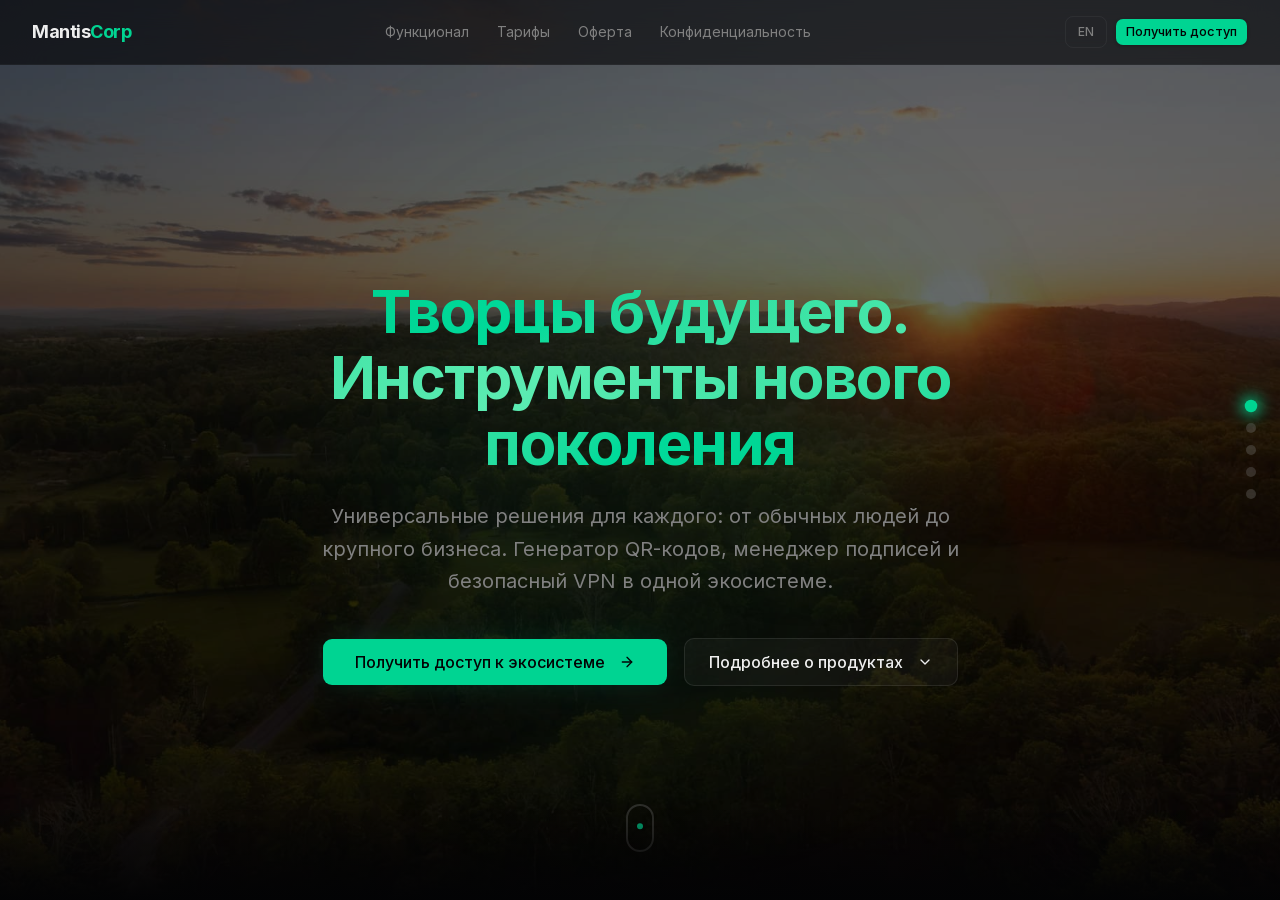
==== commit e2f97939: "deploy: underf1n3d/MantisCorpSiteSource@856e06b75704bad57058e2d34e35313fa385ee85" ====
--- a/index.html
+++ b/index.html
@@ -1 +1 @@
-<!DOCTYPE html><html lang="ru" class="inter_9024c12c-module__2SQ2Oq__variable geist_mono_8d43a2aa-module__8Li5zG__variable dark h-full antialiased"><head><meta charSet="utf-8"/><meta name="viewport" content="width=device-width, initial-scale=1"/><link rel="preload" href="/_next/static/media/797e433ab948586e-s.p.0r6juujl39pe6.woff2" as="font" crossorigin="" type="font/woff2"/><link rel="preload" href="/_next/static/media/83afe278b6a6bb3c-s.p.2bn3s6zvc0dyp.woff2" as="font" crossorigin="" type="font/woff2"/><link rel="preload" href="/_next/static/media/9c72aa0f40e4eef8-s.p.1y4-pdgsjb-pw.woff2" as="font" crossorigin="" type="font/woff2"/><link rel="preload" as="image" href="/visa.svg"/><link rel="preload" as="image" href="/mastercard.svg"/><link rel="preload" as="image" href="/mir.svg"/><link rel="stylesheet" href="/_next/static/chunks/0sxx-a4z53dqy.css" data-precedence="next"/><link rel="stylesheet" href="/_next/static/chunks/22r45i7cmhs_4.css" data-precedence="next"/><link rel="preload" as="script" fetchPriority="low" href="/_next/static/chunks/3z5q_p4msz2ha.js"/><script src="/_next/static/chunks/15orcrkp-_9ct.js" async=""></script><script src="/_next/static/chunks/2nykiepra7i1k.js" async=""></script><script src="/_next/static/chunks/0y-qmi6py9vt0.js" async=""></script><script src="/_next/static/chunks/turbopack-1_6kmb9wb6nxy.js" async=""></script><script src="/_next/static/chunks/10d0s-xpmxx40.js" async=""></script><script src="/_next/static/chunks/19gswa29p7fza.js" async=""></script><script src="/_next/static/chunks/14mrh2-p_w84d.js" async=""></script><script src="/_next/static/chunks/18kc-ag6fx193.js" async=""></script><script src="/_next/static/chunks/0_2wluw37e9-g.js" async=""></script><meta name="next-size-adjust" content=""/><title>MantisCorp — Экосистема цифровых утилит</title><meta name="description" content="Профессиональные инструменты для бизнеса: генератор QR-кодов, менеджер цифровых подписей и защищённое VPN-соединение."/><meta property="og:title" content="MantisCorp — Экосистема цифровых утилит"/><meta property="og:description" content="Три инструмента в единой экосистеме: QR-коды, цифровые подписи и VPN."/><meta property="og:locale" content="ru_RU"/><meta property="og:type" content="website"/><meta name="twitter:card" content="summary"/><meta name="twitter:title" content="MantisCorp — Экосистема цифровых утилит"/><meta name="twitter:description" content="Три инструмента в единой экосистеме: QR-коды, цифровые подписи и VPN."/><link rel="icon" href="/icon.svg?icon.3vuc0gk001-s3.svg" sizes="any" type="image/svg+xml"/><script src="/_next/static/chunks/0cz1d0mv5g_q7.js" noModule=""></script></head><body class="min-h-full flex flex-col"><div hidden=""><!--$--><!--/$--></div><header class="fixed top-0 left-0 right-0 z-50 w-full border-b border-border/40 bg-background/80 backdrop-blur-xl supports-[backdrop-filter]:bg-background/60"><div class="mx-auto flex h-16 max-w-7xl items-center justify-between px-4 sm:px-6 lg:px-8"><a class="flex items-center gap-2 group" id="navbar-logo" href="/"><span class="text-lg font-bold tracking-tight">Mantis<span class="text-primary">Corp</span></span></a><nav class="hidden md:flex items-center gap-1" id="navbar-desktop"><a href="#features" class="px-3 py-2 text-sm text-muted-foreground hover:text-foreground transition-colors rounded-md hover:bg-accent/50">Функционал</a><a href="#pricing" class="px-3 py-2 text-sm text-muted-foreground hover:text-foreground transition-colors rounded-md hover:bg-accent/50">Тарифы</a><a class="px-3 py-2 text-sm text-muted-foreground hover:text-foreground transition-colors rounded-md hover:bg-accent/50" href="/offer/">Оферта</a><a class="px-3 py-2 text-sm text-muted-foreground hover:text-foreground transition-colors rounded-md hover:bg-accent/50" href="/privacy/">Конфиденциальность</a></nav><div class="flex items-center gap-2"><button class="hidden sm:flex h-8 px-3 items-center justify-center rounded-md border border-border/60 text-xs font-medium text-muted-foreground hover:text-foreground hover:border-primary/40 transition-all" id="language-switcher">EN</button><button type="button" tabindex="0" data-slot="button" id="navbar-cta" class="group/button shrink-0 items-center justify-center border border-transparent bg-clip-padding font-medium whitespace-nowrap transition-all outline-none select-none focus-visible:border-ring focus-visible:ring-3 focus-visible:ring-ring/50 active:not-aria-[haspopup]:translate-y-px disabled:pointer-events-none disabled:opacity-50 aria-invalid:border-destructive aria-invalid:ring-3 aria-invalid:ring-destructive/20 dark:aria-invalid:border-destructive/50 dark:aria-invalid:ring-destructive/40 [&amp;_svg]:pointer-events-none [&amp;_svg]:shrink-0 h-7 gap-1 rounded-[min(var(--radius-md),12px)] px-2.5 text-[0.8rem] in-data-[slot=button-group]:rounded-lg has-data-[icon=inline-end]:pr-1.5 has-data-[icon=inline-start]:pl-1.5 [&amp;_svg:not([class*=&#x27;size-&#x27;])]:size-3.5 hidden sm:inline-flex bg-primary text-primary-foreground hover:bg-primary/90 shadow-sm">Получить доступ</button><button class="md:hidden p-2 text-muted-foreground hover:text-foreground" id="mobile-menu-toggle"><svg xmlns="http://www.w3.org/2000/svg" width="24" height="24" viewBox="0 0 24 24" fill="none" stroke="currentColor" stroke-width="2" stroke-linecap="round" stroke-linejoin="round" class="lucide lucide-menu h-5 w-5" aria-hidden="true"><path d="M4 5h16"></path><path d="M4 12h16"></path><path d="M4 19h16"></path></svg></button></div></div></header><main class="flex-1"><div class="h-screen w-full overflow-hidden bg-background relative"><div class="swiper w-full h-full"><div class="swiper-wrapper"><div class="swiper-slide w-full h-full" data-hash="hero"><div class="slide-scroll w-full h-full flex flex-col overflow-y-auto overflow-x-hidden scrollbar-hide"><section class="relative overflow-hidden w-full min-h-full flex flex-col justify-center items-center pt-20 sm:pt-24 pb-8"><div class="absolute inset-0 bg-cover bg-center pointer-events-none" style="background-image:url(&#x27;/bg/hero.jpg&#x27;)"></div><div class="absolute inset-0 bg-background/60 pointer-events-none"></div><div class="absolute top-1/2 left-1/2 -translate-x-1/2 -translate-y-1/2 w-[600px] h-[600px] rounded-full bg-primary/5 blur-[90px] animate-glow-pulse pointer-events-none"></div><div class="absolute top-1/4 right-1/4 w-[300px] h-[300px] rounded-full bg-primary/3 blur-[80px] animate-glow-pulse [animation-delay:1.5s] pointer-events-none"></div><div class="relative mx-auto max-w-7xl px-4 sm:px-6 lg:px-8 w-full"><div class="mx-auto max-w-3xl text-center"><h1 class="text-4xl sm:text-5xl lg:text-6xl font-bold tracking-tight leading-[1.1] mb-6" style="opacity:0;transform:translateY(20px)"><span class="text-gradient">Творцы будущего. Инструменты нового поколения</span></h1><p class="text-lg sm:text-xl text-muted-foreground leading-relaxed mb-10 max-w-2xl mx-auto" style="opacity:0;transform:translateY(20px)">Универсальные решения для каждого: от обычных людей до крупного бизнеса. Генератор QR-кодов, менеджер подписей и безопасный VPN в одной экосистеме.</p><div class="flex flex-col sm:flex-row items-center justify-center gap-4" style="opacity:0;transform:translateY(20px)"><a href="#pricing"><button type="button" tabindex="0" data-slot="button" id="hero-cta" class="group/button inline-flex shrink-0 items-center justify-center rounded-lg border border-transparent bg-clip-padding whitespace-nowrap transition-all outline-none select-none focus-visible:border-ring focus-visible:ring-3 focus-visible:ring-ring/50 active:not-aria-[haspopup]:translate-y-px disabled:pointer-events-none disabled:opacity-50 aria-invalid:border-destructive aria-invalid:ring-3 aria-invalid:ring-destructive/20 dark:aria-invalid:border-destructive/50 dark:aria-invalid:ring-destructive/40 [&amp;_svg]:pointer-events-none [&amp;_svg]:shrink-0 [&amp;_svg:not([class*=&#x27;size-&#x27;])]:size-4 gap-1.5 has-data-[icon=inline-end]:pr-2 has-data-[icon=inline-start]:pl-2 bg-primary text-primary-foreground hover:bg-primary/90 shadow-lg glow-emerald-sm px-8 h-12 text-base font-medium">Получить доступ к экосистеме<svg xmlns="http://www.w3.org/2000/svg" width="24" height="24" viewBox="0 0 24 24" fill="none" stroke="currentColor" stroke-width="2" stroke-linecap="round" stroke-linejoin="round" class="lucide lucide-arrow-right ml-2 h-4 w-4" aria-hidden="true"><path d="M5 12h14"></path><path d="m12 5 7 7-7 7"></path></svg></button></a><a href="#features"><button type="button" tabindex="0" data-slot="button" class="group/button inline-flex shrink-0 items-center justify-center rounded-lg border bg-clip-padding whitespace-nowrap outline-none select-none focus-visible:border-ring focus-visible:ring-3 focus-visible:ring-ring/50 active:not-aria-[haspopup]:translate-y-px disabled:pointer-events-none disabled:opacity-50 aria-invalid:border-destructive aria-invalid:ring-3 aria-invalid:ring-destructive/20 dark:aria-invalid:border-destructive/50 dark:aria-invalid:ring-destructive/40 [&amp;_svg]:pointer-events-none [&amp;_svg]:shrink-0 [&amp;_svg:not([class*=&#x27;size-&#x27;])]:size-4 bg-background hover:text-foreground aria-expanded:bg-muted aria-expanded:text-foreground dark:border-input dark:bg-input/30 dark:hover:bg-input/50 gap-1.5 has-data-[icon=inline-end]:pr-2 has-data-[icon=inline-start]:pl-2 border-border/60 hover:border-primary/40 hover:bg-primary/5 h-12 px-6 text-base font-medium transition-colors">Подробнее о продуктах<svg xmlns="http://www.w3.org/2000/svg" width="24" height="24" viewBox="0 0 24 24" fill="none" stroke="currentColor" stroke-width="2" stroke-linecap="round" stroke-linejoin="round" class="lucide lucide-chevron-down ml-2 h-4 w-4" aria-hidden="true"><path d="m6 9 6 6 6-6"></path></svg></button></a></div></div></div><div class="absolute bottom-10 left-1/2 -translate-x-1/2 flex flex-col items-center text-muted-foreground/50 pointer-events-none" style="opacity:0"><div class="w-7 h-12 border-2 border-muted-foreground/30 rounded-full flex justify-center p-1.5 mb-2 relative"><div class="w-1.5 h-1.5 bg-primary/80 rounded-full"></div></div></div><div class="absolute bottom-0 left-0 right-0 h-24 bg-gradient-to-t from-background to-transparent pointer-events-none"></div></section></div></div><div class="swiper-slide w-full h-full" data-hash="features"><div class="slide-scroll w-full h-full flex flex-col overflow-y-auto overflow-x-hidden scrollbar-hide"><section class="relative w-full min-h-full flex flex-col justify-start pt-20 sm:pt-24 pb-8"><div class="absolute inset-0 bg-cover bg-center pointer-events-none" style="background-image:url(&#x27;/bg/features.jpg&#x27;)"></div><div class="absolute inset-0 bg-background/[0.78] pointer-events-none"></div><div class="relative mx-auto max-w-7xl px-4 sm:px-6 lg:px-8 w-full"><div class="mx-auto max-w-2xl text-center mb-2 sm:mb-4" style="opacity:0;transform:translateY(20px)"><div class="inline-flex items-center gap-2 rounded-full border border-primary/20 bg-primary/5 px-3 py-1 sm:px-4 sm:py-1 fluid-badge font-medium text-primary mb-2 sm:mb-4">Возможности</div><h2 class="text-xl sm:text-3xl font-bold tracking-tight mb-1 sm:mb-3">Инструменты, которые работают на вас</h2><p class="text-sm sm:text-base text-muted-foreground">Каждый компонент экосистемы MantisCorp разработан для максимальной продуктивности.</p></div><div class="relative max-w-xl mx-auto"><button class="absolute left-0 sm:-left-14 top-1/2 -translate-y-1/2 z-20 hidden sm:flex h-8 w-8 sm:h-10 sm:w-10 items-center justify-center rounded-full border border-border/60 bg-card/80 backdrop-blur-sm text-muted-foreground opacity-40 hover:opacity-100 hover:text-primary hover:border-primary/40 hover:bg-card transition-all duration-300 shadow-lg cursor-pointer" aria-label="Previous"><svg xmlns="http://www.w3.org/2000/svg" width="24" height="24" viewBox="0 0 24 24" fill="none" stroke="currentColor" stroke-width="2" stroke-linecap="round" stroke-linejoin="round" class="lucide lucide-chevron-left h-4 w-4 sm:h-5 sm:w-5" aria-hidden="true"><path d="m15 18-6-6 6-6"></path></svg></button><button class="absolute right-0 sm:-right-14 top-1/2 -translate-y-1/2 z-20 hidden sm:flex h-8 w-8 sm:h-10 sm:w-10 items-center justify-center rounded-full border border-border/60 bg-card/80 backdrop-blur-sm text-muted-foreground opacity-40 hover:opacity-100 hover:text-primary hover:border-primary/40 hover:bg-card transition-all duration-300 shadow-lg cursor-pointer" aria-label="Next"><svg xmlns="http://www.w3.org/2000/svg" width="24" height="24" viewBox="0 0 24 24" fill="none" stroke="currentColor" stroke-width="2" stroke-linecap="round" stroke-linejoin="round" class="lucide lucide-chevron-right h-4 w-4 sm:h-5 sm:w-5" aria-hidden="true"><path d="m9 18 6-6-6-6"></path></svg></button><div class="overflow-hidden rounded-2xl px-2 sm:px-0 flex items-stretch min-h-[320px] sm:min-h-[440px]"><div class="w-full h-full cursor-grab active:cursor-grabbing" draggable="false" style="opacity:1;transform:none;-webkit-touch-callout:none;-webkit-user-select:none;user-select:none;touch-action:pan-y"><div data-slot="card" data-size="default" class="group/card gap-(--card-spacing) rounded-xl py-(--card-spacing) text-sm text-card-foreground ring-1 ring-foreground/10 [--card-spacing:--spacing(4)] has-data-[slot=card-footer]:pb-0 has-[&gt;img:first-child]:pt-0 data-[size=sm]:[--card-spacing:--spacing(3)] data-[size=sm]:has-data-[slot=card-footer]:pb-0 *:[img:first-child]:rounded-t-xl *:[img:last-child]:rounded-b-xl w-full h-full flex flex-col group/card relative border-border/40 bg-card/60 hover:border-primary/30 hover:bg-card/80 transition-colors duration-300 hover:shadow-lg hover:shadow-primary/5 overflow-hidden" id="feature-card-vpn"><div data-slot="card-content" class="p-4 sm:p-8 flex-1 flex flex-col justify-center"><div class="mb-3 sm:mb-5 flex h-10 w-10 sm:h-12 sm:w-12 items-center justify-center rounded-xl bg-primary/10 border border-primary/20 group-hover/card:bg-primary/15 group-hover/card:border-primary/30 transition-all duration-300"><svg xmlns="http://www.w3.org/2000/svg" width="24" height="24" viewBox="0 0 24 24" fill="none" stroke="currentColor" stroke-width="2" stroke-linecap="round" stroke-linejoin="round" class="lucide lucide-shield-check h-5 w-5 sm:h-6 sm:w-6 text-primary" aria-hidden="true"><path d="M20 13c0 5-3.5 7.5-7.66 8.95a1 1 0 0 1-.67-.01C7.5 20.5 4 18 4 13V6a1 1 0 0 1 1-1c2 0 4.5-1.2 6.24-2.72a1.17 1.17 0 0 1 1.52 0C14.51 3.81 17 5 19 5a1 1 0 0 1 1 1z"></path><path d="m9 12 2 2 4-4"></path></svg></div><h3 class="text-lg sm:text-xl font-semibold mb-1 sm:mb-3">MantisVPN</h3><p class="text-xs sm:text-sm text-muted-foreground leading-relaxed mb-3 sm:mb-5">Протокол безопасного сетевого доступа (VPN) с шифрованием корпоративного уровня, высокой скоростью и защитой от утечек данных.</p><ul class="space-y-1 sm:space-y-2.5"><li class="flex items-start gap-2 sm:gap-2.5 text-xs sm:text-sm text-muted-foreground"><svg xmlns="http://www.w3.org/2000/svg" width="24" height="24" viewBox="0 0 24 24" fill="none" stroke="currentColor" stroke-width="2" stroke-linecap="round" stroke-linejoin="round" class="lucide lucide-check h-3 w-3 sm:h-4 sm:w-4 text-primary mt-0.5 shrink-0" aria-hidden="true"><path d="M20 6 9 17l-5-5"></path></svg><span>Шифрование AES-256</span></li><li class="flex items-start gap-2 sm:gap-2.5 text-xs sm:text-sm text-muted-foreground"><svg xmlns="http://www.w3.org/2000/svg" width="24" height="24" viewBox="0 0 24 24" fill="none" stroke="currentColor" stroke-width="2" stroke-linecap="round" stroke-linejoin="round" class="lucide lucide-check h-3 w-3 sm:h-4 sm:w-4 text-primary mt-0.5 shrink-0" aria-hidden="true"><path d="M20 6 9 17l-5-5"></path></svg><span>Серверы в 6+ странах</span></li><li class="flex items-start gap-2 sm:gap-2.5 text-xs sm:text-sm text-muted-foreground"><svg xmlns="http://www.w3.org/2000/svg" width="24" height="24" viewBox="0 0 24 24" fill="none" stroke="currentColor" stroke-width="2" stroke-linecap="round" stroke-linejoin="round" class="lucide lucide-check h-3 w-3 sm:h-4 sm:w-4 text-primary mt-0.5 shrink-0" aria-hidden="true"><path d="M20 6 9 17l-5-5"></path></svg><span>Защита от утечек DNS/IP</span></li><li class="flex items-start gap-2 sm:gap-2.5 text-xs sm:text-sm text-muted-foreground"><svg xmlns="http://www.w3.org/2000/svg" width="24" height="24" viewBox="0 0 24 24" fill="none" stroke="currentColor" stroke-width="2" stroke-linecap="round" stroke-linejoin="round" class="lucide lucide-check h-3 w-3 sm:h-4 sm:w-4 text-primary mt-0.5 shrink-0" aria-hidden="true"><path d="M20 6 9 17l-5-5"></path></svg><span>Без ограничения скорости</span></li></ul><div class="mt-3 sm:mt-6 flex flex-wrap items-center gap-2 sm:gap-3"><a href="https://t.me/mantis_vpn_bot" target="_blank" rel="noopener noreferrer" class="inline-flex items-center gap-1.5 sm:gap-2 rounded-xl bg-primary hover:bg-primary/90 text-primary-foreground font-semibold px-4 py-2 sm:px-6 sm:py-2.5 text-xs sm:text-sm shadow-lg shadow-primary/20 transition-all hover:scale-105 active:scale-95">Перейти<svg xmlns="http://www.w3.org/2000/svg" width="24" height="24" viewBox="0 0 24 24" fill="none" stroke="currentColor" stroke-width="2" stroke-linecap="round" stroke-linejoin="round" class="lucide lucide-external-link h-3 w-3 sm:h-4 sm:w-4" aria-hidden="true"><path d="M15 3h6v6"></path><path d="M10 14 21 3"></path><path d="M18 13v6a2 2 0 0 1-2 2H5a2 2 0 0 1-2-2V8a2 2 0 0 1 2-2h6"></path></svg></a><a href="https://t.me/mantis_supportt" target="_blank" rel="noopener noreferrer" class="inline-flex items-center gap-1.5 sm:gap-2 rounded-xl border border-border/60 bg-transparent hover:bg-primary/5 hover:border-primary/40 hover:text-primary text-muted-foreground font-semibold px-4 py-2 sm:px-6 sm:py-2.5 text-xs sm:text-sm transition-all hover:scale-105 active:scale-95"><svg xmlns="http://www.w3.org/2000/svg" width="24" height="24" viewBox="0 0 24 24" fill="none" stroke="currentColor" stroke-width="2" stroke-linecap="round" stroke-linejoin="round" class="lucide lucide-headphones h-3 w-3 sm:h-4 sm:w-4" aria-hidden="true"><path d="M3 14h3a2 2 0 0 1 2 2v3a2 2 0 0 1-2 2H5a2 2 0 0 1-2-2v-7a9 9 0 0 1 18 0v7a2 2 0 0 1-2 2h-1a2 2 0 0 1-2-2v-3a2 2 0 0 1 2-2h3"></path></svg>Поддержка</a></div></div></div></div></div><div class="flex justify-center gap-1.5 sm:gap-2 mt-2 sm:mt-5"><button class="h-2 rounded-full transition-all duration-300 cursor-pointer w-6 bg-primary" aria-label="Slide 1"></button><button class="h-2 rounded-full transition-all duration-300 cursor-pointer w-2 bg-muted-foreground/30 hover:bg-muted-foreground/50" aria-label="Slide 2"></button><button class="h-2 rounded-full transition-all duration-300 cursor-pointer w-2 bg-muted-foreground/30 hover:bg-muted-foreground/50" aria-label="Slide 3"></button></div></div></div></section></div></div><div class="swiper-slide w-full h-full" data-hash="pricing"><div class="slide-scroll w-full h-full flex flex-col overflow-y-auto overflow-x-hidden scrollbar-hide"><section class="relative w-full min-h-full flex flex-col justify-start pt-20 sm:pt-24 pb-8"><div class="absolute inset-0 bg-cover bg-center pointer-events-none" style="background-image:url(&#x27;/bg/pricing.jpg&#x27;)"></div><div class="absolute inset-0 bg-background/[0.82] pointer-events-none"></div><div class="absolute inset-0 bg-gradient-to-b from-transparent via-primary/[0.02] to-transparent"></div><div class="relative mx-auto max-w-7xl px-4 sm:px-6 lg:px-8 w-full"><div class="mx-auto max-w-3xl text-center mb-3 sm:mb-10" style="opacity:0;transform:translateY(20px)"><div class="inline-flex items-center gap-2 rounded-full border border-primary/20 bg-primary/5 px-3 py-1 sm:px-4 sm:py-1 fluid-badge font-medium text-primary mb-2 sm:mb-4">Тарифы</div><h2 class="text-xl sm:text-3xl lg:text-4xl font-bold tracking-tight mb-1 sm:mb-4">Стоимость по запросу</h2><p class="text-sm sm:text-base text-muted-foreground">Мы подбираем индивидуальные условия под каждого клиента. Свяжитесь с нами, чтобы получить персональное предложение.</p></div><div class="grid grid-cols-1 lg:grid-cols-2 gap-3 sm:gap-6 max-w-5xl mx-auto"><div class="flex flex-col justify-center" style="opacity:0;transform:translateX(-20px)"><p class="text-muted-foreground leading-relaxed text-sm sm:text-base mb-3 sm:mb-6">Каждый бизнес уникален — поэтому мы не используем фиксированные тарифы. Наша команда проанализирует ваши задачи, предложит оптимальный набор инструментов и рассчитает стоимость, которая будет соответствовать именно вашим потребностям. Вы платите только за то, что действительно используете.</p><div class="flex flex-col items-center"><a href="mailto:mantis@huesos.pro"><button type="button" tabindex="0" data-slot="button" class="group/button inline-flex shrink-0 items-center justify-center border border-transparent bg-clip-padding whitespace-nowrap outline-none select-none focus-visible:border-ring focus-visible:ring-3 focus-visible:ring-ring/50 active:not-aria-[haspopup]:translate-y-px disabled:pointer-events-none disabled:opacity-50 aria-invalid:border-destructive aria-invalid:ring-3 aria-invalid:ring-destructive/20 dark:aria-invalid:border-destructive/50 dark:aria-invalid:ring-destructive/40 [&amp;_svg]:pointer-events-none [&amp;_svg]:shrink-0 [&amp;_svg:not([class*=&#x27;size-&#x27;])]:size-4 gap-1.5 has-data-[icon=inline-end]:pr-2 has-data-[icon=inline-start]:pl-2 bg-primary hover:bg-primary/90 text-primary-foreground font-semibold px-5 sm:px-8 h-10 sm:h-12 text-sm sm:text-base rounded-xl shadow-lg shadow-primary/20 glow-emerald transition-transform hover:scale-105 active:scale-95"><svg xmlns="http://www.w3.org/2000/svg" width="24" height="24" viewBox="0 0 24 24" fill="none" stroke="currentColor" stroke-width="2" stroke-linecap="round" stroke-linejoin="round" class="lucide lucide-mail mr-2 sm:mr-2.5 h-3.5 w-3.5 sm:h-4 sm:w-4" aria-hidden="true"><path d="m22 7-8.991 5.727a2 2 0 0 1-2.009 0L2 7"></path><rect x="2" y="4" width="20" height="16" rx="2"></rect></svg>Связаться с нами</button></a><p class="text-xs text-muted-foreground mt-3">Мы ответим в течение 24 часов.</p></div></div><div style="opacity:0;transform:translateX(20px)"><div data-slot="card" data-size="default" class="group/card flex flex-col gap-(--card-spacing) overflow-hidden rounded-xl py-(--card-spacing) text-sm text-card-foreground ring-1 ring-foreground/10 [--card-spacing:--spacing(4)] has-data-[slot=card-footer]:pb-0 has-[&gt;img:first-child]:pt-0 data-[size=sm]:[--card-spacing:--spacing(3)] data-[size=sm]:has-data-[slot=card-footer]:pb-0 *:[img:first-child]:rounded-t-xl *:[img:last-child]:rounded-b-xl border-border/40 bg-card/50 backdrop-blur-sm"><div data-slot="card-content" class="p-4 sm:p-8"><ul class="space-y-2 sm:space-y-4"><li class="flex items-start gap-2.5 sm:gap-3 text-xs sm:text-sm text-muted-foreground" style="opacity:0;transform:translateX(10px)"><div class="flex h-5 w-5 shrink-0 items-center justify-center rounded-full bg-primary/15 border border-primary/20 mt-0.5"><svg xmlns="http://www.w3.org/2000/svg" width="24" height="24" viewBox="0 0 24 24" fill="none" stroke="currentColor" stroke-width="2" stroke-linecap="round" stroke-linejoin="round" class="lucide lucide-check h-3 w-3 text-primary" aria-hidden="true"><path d="M20 6 9 17l-5-5"></path></svg></div><span>Индивидуальный расчёт под ваши задачи</span></li><li class="flex items-start gap-2.5 sm:gap-3 text-xs sm:text-sm text-muted-foreground" style="opacity:0;transform:translateX(10px)"><div class="flex h-5 w-5 shrink-0 items-center justify-center rounded-full bg-primary/15 border border-primary/20 mt-0.5"><svg xmlns="http://www.w3.org/2000/svg" width="24" height="24" viewBox="0 0 24 24" fill="none" stroke="currentColor" stroke-width="2" stroke-linecap="round" stroke-linejoin="round" class="lucide lucide-check h-3 w-3 text-primary" aria-hidden="true"><path d="M20 6 9 17l-5-5"></path></svg></div><span>Гибкие условия оплаты</span></li><li class="flex items-start gap-2.5 sm:gap-3 text-xs sm:text-sm text-muted-foreground" style="opacity:0;transform:translateX(10px)"><div class="flex h-5 w-5 shrink-0 items-center justify-center rounded-full bg-primary/15 border border-primary/20 mt-0.5"><svg xmlns="http://www.w3.org/2000/svg" width="24" height="24" viewBox="0 0 24 24" fill="none" stroke="currentColor" stroke-width="2" stroke-linecap="round" stroke-linejoin="round" class="lucide lucide-check h-3 w-3 text-primary" aria-hidden="true"><path d="M20 6 9 17l-5-5"></path></svg></div><span>Бесплатная консультация перед началом</span></li><li class="flex items-start gap-2.5 sm:gap-3 text-xs sm:text-sm text-muted-foreground" style="opacity:0;transform:translateX(10px)"><div class="flex h-5 w-5 shrink-0 items-center justify-center rounded-full bg-primary/15 border border-primary/20 mt-0.5"><svg xmlns="http://www.w3.org/2000/svg" width="24" height="24" viewBox="0 0 24 24" fill="none" stroke="currentColor" stroke-width="2" stroke-linecap="round" stroke-linejoin="round" class="lucide lucide-check h-3 w-3 text-primary" aria-hidden="true"><path d="M20 6 9 17l-5-5"></path></svg></div><span>Полный доступ ко всем инструментам экосистемы</span></li><li class="flex items-start gap-2.5 sm:gap-3 text-xs sm:text-sm text-muted-foreground" style="opacity:0;transform:translateX(10px)"><div class="flex h-5 w-5 shrink-0 items-center justify-center rounded-full bg-primary/15 border border-primary/20 mt-0.5"><svg xmlns="http://www.w3.org/2000/svg" width="24" height="24" viewBox="0 0 24 24" fill="none" stroke="currentColor" stroke-width="2" stroke-linecap="round" stroke-linejoin="round" class="lucide lucide-check h-3 w-3 text-primary" aria-hidden="true"><path d="M20 6 9 17l-5-5"></path></svg></div><span>Приоритетная техническая поддержка</span></li><li class="flex items-start gap-2.5 sm:gap-3 text-xs sm:text-sm text-muted-foreground" style="opacity:0;transform:translateX(10px)"><div class="flex h-5 w-5 shrink-0 items-center justify-center rounded-full bg-primary/15 border border-primary/20 mt-0.5"><svg xmlns="http://www.w3.org/2000/svg" width="24" height="24" viewBox="0 0 24 24" fill="none" stroke="currentColor" stroke-width="2" stroke-linecap="round" stroke-linejoin="round" class="lucide lucide-check h-3 w-3 text-primary" aria-hidden="true"><path d="M20 6 9 17l-5-5"></path></svg></div><span>Персональный менеджер</span></li></ul></div></div></div></div></div></section></div></div><div class="swiper-slide w-full h-full" data-hash="about"><div class="slide-scroll w-full h-full flex flex-col overflow-y-auto overflow-x-hidden scrollbar-hide"><section class="relative pt-20 sm:pt-24 pb-8 w-full flex flex-col justify-start items-center min-h-full"><div class="absolute inset-0 bg-cover bg-center pointer-events-none" style="background-image:url(&#x27;/bg/about.jpg&#x27;)"></div><div class="absolute inset-0 bg-background/[0.82] pointer-events-none"></div><div class="relative mx-auto max-w-7xl px-4 sm:px-6 lg:px-8 w-full"><div class="mx-auto max-w-2xl text-center mb-3 sm:mb-6" style="opacity:0;transform:translateY(20px)"><div class="inline-flex items-center gap-2 rounded-full border border-primary/20 bg-primary/5 px-2.5 py-1 sm:px-4 sm:py-1.5 fluid-badge font-medium text-primary mb-1.5 sm:mb-6">О компании</div><h2 class="fluid-h2 font-bold tracking-tight mb-1.5 sm:mb-4 leading-tight">MantisCorp</h2><p class="fluid-body text-muted-foreground leading-relaxed">MantisCorp — это экосистема цифровых утилит, созданная для всех: от обычных людей до крупного бизнеса. Мы — творцы будущего, предоставляющие профессиональные инструменты для безопасности, удобства и продуктивности в вашей повседневной и рабочей рутине.</p></div><div class="relative max-w-3xl mx-auto mb-4 sm:mb-6" style="opacity:0;transform:scale(0.95)"><div class="absolute -inset-px rounded-2xl bg-gradient-to-r from-primary/30 via-emerald-500/20 to-primary/30 opacity-50 blur-md"></div><div class="relative rounded-2xl border border-white/10 bg-card/60 backdrop-blur-2xl px-4 py-3 sm:px-8 sm:py-5 text-center shadow-xl overflow-hidden"><div class="absolute inset-0 bg-gradient-to-b from-white/5 to-transparent opacity-50"></div><p class="relative z-10 fluid-body font-medium text-foreground leading-relaxed italic">“<!-- -->Наша миссия — сделать цифровые инструменты доступными, безопасными и интуитивно понятными для каждого.<!-- -->”</p></div></div><div class="grid grid-cols-1 sm:grid-cols-3 gap-2 sm:gap-5 max-w-3xl mx-auto"><div class="group relative rounded-xl sm:rounded-2xl border border-border/40 bg-card/50 backdrop-blur-sm p-2.5 sm:p-6 flex flex-row sm:flex-col items-center text-left sm:text-center gap-3 sm:gap-0 hover:border-primary/30 hover:bg-card/80 transition-all duration-300 hover:shadow-lg hover:shadow-primary/5 hover:-translate-y-1" style="opacity:0;transform:translateY(25px)"><div class="shrink-0 sm:mx-auto mb-0 sm:mb-4 flex h-9 w-9 sm:h-12 sm:w-12 items-center justify-center rounded-xl bg-primary/10 border border-primary/20 group-hover:bg-primary/15 group-hover:border-primary/30 transition-all duration-300"><svg xmlns="http://www.w3.org/2000/svg" width="24" height="24" viewBox="0 0 24 24" fill="none" stroke="currentColor" stroke-width="2" stroke-linecap="round" stroke-linejoin="round" class="lucide lucide-shield h-4 w-4 sm:h-5 sm:w-5 text-primary" aria-hidden="true"><path d="M20 13c0 5-3.5 7.5-7.66 8.95a1 1 0 0 1-.67-.01C7.5 20.5 4 18 4 13V6a1 1 0 0 1 1-1c2 0 4.5-1.2 6.24-2.72a1.17 1.17 0 0 1 1.52 0C14.51 3.81 17 5 19 5a1 1 0 0 1 1 1z"></path></svg></div><div class="min-w-0"><h3 class="fluid-sm font-semibold mb-0.5 sm:mb-2">Безопасность</h3><p class="fluid-xs text-muted-foreground leading-tight sm:leading-relaxed">Шифрование корпоративного уровня и защита данных в каждом продукте.</p></div></div><div class="group relative rounded-xl sm:rounded-2xl border border-border/40 bg-card/50 backdrop-blur-sm p-2.5 sm:p-6 flex flex-row sm:flex-col items-center text-left sm:text-center gap-3 sm:gap-0 hover:border-primary/30 hover:bg-card/80 transition-all duration-300 hover:shadow-lg hover:shadow-primary/5 hover:-translate-y-1" style="opacity:0;transform:translateY(25px)"><div class="shrink-0 sm:mx-auto mb-0 sm:mb-4 flex h-9 w-9 sm:h-12 sm:w-12 items-center justify-center rounded-xl bg-primary/10 border border-primary/20 group-hover:bg-primary/15 group-hover:border-primary/30 transition-all duration-300"><svg xmlns="http://www.w3.org/2000/svg" width="24" height="24" viewBox="0 0 24 24" fill="none" stroke="currentColor" stroke-width="2" stroke-linecap="round" stroke-linejoin="round" class="lucide lucide-zap h-4 w-4 sm:h-5 sm:w-5 text-primary" aria-hidden="true"><path d="M4 14a1 1 0 0 1-.78-1.63l9.9-10.2a.5.5 0 0 1 .86.46l-1.92 6.02A1 1 0 0 0 13 10h7a1 1 0 0 1 .78 1.63l-9.9 10.2a.5.5 0 0 1-.86-.46l1.92-6.02A1 1 0 0 0 11 14z"></path></svg></div><div class="min-w-0"><h3 class="fluid-sm font-semibold mb-0.5 sm:mb-2">Простота</h3><p class="fluid-xs text-muted-foreground leading-tight sm:leading-relaxed">Интуитивный интерфейс, с которым разберётся каждый — без инструкций.</p></div></div><div class="group relative rounded-xl sm:rounded-2xl border border-border/40 bg-card/50 backdrop-blur-sm p-2.5 sm:p-6 flex flex-row sm:flex-col items-center text-left sm:text-center gap-3 sm:gap-0 hover:border-primary/30 hover:bg-card/80 transition-all duration-300 hover:shadow-lg hover:shadow-primary/5 hover:-translate-y-1" style="opacity:0;transform:translateY(25px)"><div class="shrink-0 sm:mx-auto mb-0 sm:mb-4 flex h-9 w-9 sm:h-12 sm:w-12 items-center justify-center rounded-xl bg-primary/10 border border-primary/20 group-hover:bg-primary/15 group-hover:border-primary/30 transition-all duration-300"><svg xmlns="http://www.w3.org/2000/svg" width="24" height="24" viewBox="0 0 24 24" fill="none" stroke="currentColor" stroke-width="2" stroke-linecap="round" stroke-linejoin="round" class="lucide lucide-heart h-4 w-4 sm:h-5 sm:w-5 text-primary" aria-hidden="true"><path d="M2 9.5a5.5 5.5 0 0 1 9.591-3.676.56.56 0 0 0 .818 0A5.49 5.49 0 0 1 22 9.5c0 2.29-1.5 4-3 5.5l-5.492 5.313a2 2 0 0 1-3 .019L5 15c-1.5-1.5-3-3.2-3-5.5"></path></svg></div><div class="min-w-0"><h3 class="fluid-sm font-semibold mb-0.5 sm:mb-2">Надёжность</h3><p class="fluid-xs text-muted-foreground leading-tight sm:leading-relaxed">Стабильная инфраструктура и круглосуточная поддержка без выходных.</p></div></div></div></div></section></div></div><div class="swiper-slide w-full h-full" data-hash="contact"><div class="slide-scroll w-full h-full flex flex-col overflow-y-auto overflow-x-hidden scrollbar-hide"><div class="flex flex-col w-full min-h-full"><section class="relative pt-20 sm:pt-24 pb-8 w-full flex flex-col justify-center items-center flex-1"><div class="absolute inset-0 bg-cover bg-center pointer-events-none" style="background-image:url(&#x27;/bg/contact.jpg&#x27;)"></div><div class="absolute inset-0 bg-background/[0.83] pointer-events-none"></div><div class="relative mx-auto max-w-7xl px-4 sm:px-6 lg:px-8 w-full"><div class="mx-auto max-w-lg text-center" style="opacity:0;transform:translateY(20px)"><div class="inline-flex items-center gap-2 rounded-full border border-primary/20 bg-primary/5 px-3 py-1 sm:px-4 sm:py-1.5 fluid-badge font-medium text-primary mb-2 sm:mb-6">Контакты</div><h2 class="fluid-h2 font-bold tracking-tight mb-2 sm:mb-4">Свяжитесь с нами</h2><p class="fluid-body text-muted-foreground mb-4 sm:mb-8">По вопросам работы сервиса, возврата средств и технической поддержки обращайтесь по электронной почте.</p><a href="mailto:mantis@huesos.pro" class="inline-flex items-center gap-1.5 sm:gap-2 rounded-lg border border-primary/30 bg-primary/5 px-4 py-2 sm:px-6 sm:py-3 text-xs sm:text-sm font-medium text-primary hover:bg-primary/10 transition-colors" id="contact-email"><svg xmlns="http://www.w3.org/2000/svg" width="24" height="24" viewBox="0 0 24 24" fill="none" stroke="currentColor" stroke-width="2" stroke-linecap="round" stroke-linejoin="round" class="lucide lucide-mail h-3.5 w-3.5 sm:h-4 sm:w-4" aria-hidden="true"><path d="m22 7-8.991 5.727a2 2 0 0 1-2.009 0L2 7"></path><rect x="2" y="4" width="20" height="16" rx="2"></rect></svg>mantis@huesos.pro</a></div></div></section><footer class="border-t border-border/40 bg-background" id="footer"><div class="mx-auto max-w-7xl px-4 sm:px-6 lg:px-8"><div class="grid grid-cols-2 gap-x-4 gap-y-4 py-4 sm:gap-8 sm:py-12 lg:grid-cols-4"><div class="space-y-2 sm:space-y-4 col-span-2 lg:col-span-1"><div class="flex items-center gap-2"><span class="text-base sm:text-lg font-bold tracking-tight">Mantis<span class="text-primary">Corp</span></span></div><p class="fluid-sm text-muted-foreground leading-relaxed">Экосистема цифровых утилит для людей и бизнеса.</p></div><div class="space-y-2 sm:space-y-4"><h3 class="fluid-sm font-semibold">Навигация</h3><ul class="space-y-1 sm:space-y-2.5"><li><a href="#features" class="fluid-xs text-muted-foreground hover:text-foreground transition-colors">Функционал</a></li><li><a href="#pricing" class="fluid-xs text-muted-foreground hover:text-foreground transition-colors">Тарифы</a></li></ul></div><div class="space-y-2 sm:space-y-4"><h3 class="fluid-sm font-semibold">Документы</h3><ul class="space-y-1 sm:space-y-2.5"><li><a class="fluid-xs text-muted-foreground hover:text-foreground transition-colors" id="footer-offer-link" href="/offer/">Публичная оферта</a></li><li><a class="fluid-xs text-muted-foreground hover:text-foreground transition-colors" id="footer-privacy-link" href="/privacy/">Политика конфиденциальности</a></li></ul></div><div class="space-y-2 sm:space-y-4"><h3 class="fluid-sm font-semibold">Контакты</h3><ul class="space-y-1 sm:space-y-2.5"><li><a href="mailto:mantis@huesos.pro" class="fluid-xs text-muted-foreground hover:text-primary transition-colors">mantis@huesos.pro</a></li></ul></div></div><div class="border-t border-border/40 py-4 sm:py-6 flex flex-col sm:flex-row gap-6 justify-between items-start" id="footer-requisites"><div><h4 class="fluid-xs font-medium text-muted-foreground mb-1.5 sm:mb-3">Реквизиты</h4><div class="text-[10px] sm:text-[11px] leading-tight sm:leading-relaxed text-muted-foreground/70 space-y-0 sm:space-y-0.5"><p class="font-semibold text-foreground/80 mb-1">ИП ДОЛЖЕНКО ГЛЕБ КОНСТАНТИНОВИЧ</p><p>Адрес: Россия, Челябинская область, г. Челябинск<!-- --> · <!-- -->Телефон: +7 (980) 022-00-70</p><p>ИНН: 745212388477<!-- --> · <!-- -->ОГРНИП: 326745600035878</p><p>Email: J72043587@GMAIL.COM</p><p>Банк: АО «АЛЬФА-БАНК»</p><p>Р/С: 40802810780180002554<!-- --> · <!-- -->К/С: 30101810200000000593<!-- --> · <!-- -->БИК: 044525593</p></div></div><div class="flex gap-2 sm:gap-3 items-center shrink-0"><div class="bg-white px-2 py-1 sm:py-1.5 rounded border border-white/20 flex items-center justify-center"><img src="/visa.svg" alt="Visa" class="h-3 sm:h-4 w-auto"/></div><div class="bg-white px-2 py-1 sm:py-1.5 rounded border border-white/20 flex items-center justify-center"><img src="/mastercard.svg" alt="Mastercard" class="h-4 sm:h-5 w-auto"/></div><div class="bg-white px-2 py-1.5 sm:py-2 rounded border border-white/20 flex items-center justify-center"><img src="/mir.svg" alt="МИР" class="h-2.5 sm:h-3 w-auto"/></div></div></div><div class="border-t border-border/40 py-2 sm:py-5"><p class="text-center fluid-xs text-muted-foreground/60">© 2026 MantisCorp. Все права защищены.</p></div></div></footer></div></div></div></div></div><div class="hidden sm:flex flex-col gap-3 fixed right-6 top-1/2 -translate-y-1/2 z-40"><button aria-label="Section 1" class="h-2.5 w-2.5 rounded-full transition-all duration-300 bg-primary scale-125 shadow-[0_0_12px_2px_var(--color-primary)]"></button><button aria-label="Section 2" class="h-2.5 w-2.5 rounded-full transition-all duration-300 bg-muted-foreground/30 hover:bg-muted-foreground/60 hover:scale-110"></button><button aria-label="Section 3" class="h-2.5 w-2.5 rounded-full transition-all duration-300 bg-muted-foreground/30 hover:bg-muted-foreground/60 hover:scale-110"></button><button aria-label="Section 4" class="h-2.5 w-2.5 rounded-full transition-all duration-300 bg-muted-foreground/30 hover:bg-muted-foreground/60 hover:scale-110"></button><button aria-label="Section 5" class="h-2.5 w-2.5 rounded-full transition-all duration-300 bg-muted-foreground/30 hover:bg-muted-foreground/60 hover:scale-110"></button></div></div><!--$--><!--/$--></main><script src="/_next/static/chunks/3z5q_p4msz2ha.js" id="_R_" async=""></script><script>(self.__next_f=self.__next_f||[]).push([0])</script><script>self.__next_f.push([1,"1:\"$Sreact.fragment\"\n2:I[43572,[\"/_next/static/chunks/10d0s-xpmxx40.js\",\"/_next/static/chunks/19gswa29p7fza.js\",\"/_next/static/chunks/14mrh2-p_w84d.js\",\"/_next/static/chunks/18kc-ag6fx193.js\"],\"LanguageProvider\"]\n3:I[2874,[\"/_next/static/chunks/10d0s-xpmxx40.js\",\"/_next/static/chunks/19gswa29p7fza.js\",\"/_next/static/chunks/14mrh2-p_w84d.js\",\"/_next/static/chunks/18kc-ag6fx193.js\"],\"Navbar\"]\n4:I[39756,[\"/_next/static/chunks/10d0s-xpmxx40.js\",\"/_next/static/chunks/19gswa29p7fza.js\",\"/_next/static/chunks/14mrh2-p_w84d.js\",\"/_next/static/chunks/18kc-ag6fx193.js\"],\"default\"]\n5:I[37457,[\"/_next/static/chunks/10d0s-xpmxx40.js\",\"/_next/static/chunks/19gswa29p7fza.js\",\"/_next/static/chunks/14mrh2-p_w84d.js\",\"/_next/static/chunks/18kc-ag6fx193.js\"],\"default\"]\n6:I[35538,[\"/_next/static/chunks/10d0s-xpmxx40.js\",\"/_next/static/chunks/19gswa29p7fza.js\",\"/_next/static/chunks/14mrh2-p_w84d.js\",\"/_next/static/chunks/18kc-ag6fx193.js\"],\"CookieConsent\"]\n7:I[47257,[\"/_next/static/chunks/10d0s-xpmxx40.js\",\"/_next/static/chunks/19gswa29p7fza.js\",\"/_next/static/chunks/14mrh2-p_w84d.js\",\"/_next/static/chunks/18kc-ag6fx193.js\"],\"ClientPageRoot\"]\n8:I[52683,[\"/_next/static/chunks/10d0s-xpmxx40.js\",\"/_next/static/chunks/19gswa29p7fza.js\",\"/_next/static/chunks/14mrh2-p_w84d.js\",\"/_next/static/chunks/18kc-ag6fx193.js\",\"/_next/static/chunks/0_2wluw37e9-g.js\"],\"default\"]\nb:I[97367,[\"/_next/static/chunks/10d0s-xpmxx40.js\",\"/_next/static/chunks/19gswa29p7fza.js\",\"/_next/static/chunks/14mrh2-p_w84d.js\",\"/_next/static/chunks/18kc-ag6fx193.js\"],\"OutletBoundary\"]\nc:\"$Sreact.suspense\"\ne:I[97367,[\"/_next/static/chunks/10d0s-xpmxx40.js\",\"/_next/static/chunks/19gswa29p7fza.js\",\"/_next/static/chunks/14mrh2-p_w84d.js\",\"/_next/static/chunks/18kc-ag6fx193.js\"],\"ViewportBoundary\"]\n10:I[97367,[\"/_next/static/chunks/10d0s-xpmxx40.js\",\"/_next/static/chunks/19gswa29p7fza.js\",\"/_next/static/chunks/14mrh2-p_w84d.js\",\"/_next/static/chunks/18kc-ag6fx193.js\"],\"MetadataBoundary\"]\n12:I[68027,[\"/_next/static/chunks/10d0s-xpmxx40.js\",\"/_next/static/chunks/19gswa29p7fza.js\",\"/_next/static/chunks/14mrh2-p_w84d.js\",\"/_next/static/chunks/18kc-ag6fx193.js\"],\"default\",1]\n:HL[\"/_next/static/chunks/0sxx-a4z53dqy.css\",\"style\"]\n:HL[\"/_next/static/media/797e433ab948586e-s.p.0r6juujl39pe6.woff2\",\"font\",{\"crossOrigin\":\"\",\"type\":\"font/woff2\"}]\n:HL[\"/_next/static/media/83afe278b6a6bb3c-s.p.2bn3s6zvc0dyp.woff2\",\"font\",{\"crossOrigin\":\"\",\"type\":\"font/woff2\"}]\n:HL[\"/_next/static/media/9c72aa0f40e4eef8-s.p.1y4-pdgsjb-pw.woff2\",\"font\",{\"crossOrigin\":\"\",\"type\":\"font/woff2\"}]\n:HL[\"/_next/static/chunks/22r45i7cmhs_4.css\",\"style\"]\n"])</script><script>self.__next_f.push([1,"0:{\"P\":null,\"c\":[\"\",\"\"],\"q\":\"\",\"i\":false,\"f\":[[[\"\",{\"children\":[\"__PAGE__\",{}]},\"$undefined\",\"$undefined\",16],[[\"$\",\"$1\",\"c\",{\"children\":[[[\"$\",\"link\",\"0\",{\"rel\":\"stylesheet\",\"href\":\"/_next/static/chunks/0sxx-a4z53dqy.css\",\"precedence\":\"next\",\"crossOrigin\":\"$undefined\",\"nonce\":\"$undefined\"}],[\"$\",\"script\",\"script-0\",{\"src\":\"/_next/static/chunks/10d0s-xpmxx40.js\",\"async\":true,\"nonce\":\"$undefined\"}],[\"$\",\"script\",\"script-1\",{\"src\":\"/_next/static/chunks/19gswa29p7fza.js\",\"async\":true,\"nonce\":\"$undefined\"}],[\"$\",\"script\",\"script-2\",{\"src\":\"/_next/static/chunks/14mrh2-p_w84d.js\",\"async\":true,\"nonce\":\"$undefined\"}],[\"$\",\"script\",\"script-3\",{\"src\":\"/_next/static/chunks/18kc-ag6fx193.js\",\"async\":true,\"nonce\":\"$undefined\"}]],[\"$\",\"html\",null,{\"lang\":\"ru\",\"className\":\"inter_9024c12c-module__2SQ2Oq__variable geist_mono_8d43a2aa-module__8Li5zG__variable dark h-full antialiased\",\"children\":[\"$\",\"body\",null,{\"className\":\"min-h-full flex flex-col\",\"children\":[\"$\",\"$L2\",null,{\"children\":[[\"$\",\"$L3\",null,{}],[\"$\",\"main\",null,{\"className\":\"flex-1\",\"children\":[\"$\",\"$L4\",null,{\"parallelRouterKey\":\"children\",\"error\":\"$undefined\",\"errorStyles\":\"$undefined\",\"errorScripts\":\"$undefined\",\"template\":[\"$\",\"$L5\",null,{}],\"templateStyles\":\"$undefined\",\"templateScripts\":\"$undefined\",\"notFound\":[[[\"$\",\"title\",null,{\"children\":\"404: This page could not be found.\"}],[\"$\",\"div\",null,{\"style\":{\"fontFamily\":\"system-ui,\\\"Segoe UI\\\",Roboto,Helvetica,Arial,sans-serif,\\\"Apple Color Emoji\\\",\\\"Segoe UI Emoji\\\"\",\"height\":\"100vh\",\"textAlign\":\"center\",\"display\":\"flex\",\"flexDirection\":\"column\",\"alignItems\":\"center\",\"justifyContent\":\"center\"},\"children\":[\"$\",\"div\",null,{\"children\":[[\"$\",\"style\",null,{\"dangerouslySetInnerHTML\":{\"__html\":\"body{color:#000;background:#fff;margin:0}.next-error-h1{border-right:1px solid rgba(0,0,0,.3)}@media (prefers-color-scheme:dark){body{color:#fff;background:#000}.next-error-h1{border-right:1px solid rgba(255,255,255,.3)}}\"}}],[\"$\",\"h1\",null,{\"className\":\"next-error-h1\",\"style\":{\"display\":\"inline-block\",\"margin\":\"0 20px 0 0\",\"padding\":\"0 23px 0 0\",\"fontSize\":24,\"fontWeight\":500,\"verticalAlign\":\"top\",\"lineHeight\":\"49px\"},\"children\":404}],[\"$\",\"div\",null,{\"style\":{\"display\":\"inline-block\"},\"children\":[\"$\",\"h2\",null,{\"style\":{\"fontSize\":14,\"fontWeight\":400,\"lineHeight\":\"49px\",\"margin\":0},\"children\":\"This page could not be found.\"}]}]]}]}]],[]],\"forbidden\":\"$undefined\",\"unauthorized\":\"$undefined\"}]}],[\"$\",\"$L6\",null,{}]]}]}]}]]}],{\"children\":[[\"$\",\"$1\",\"c\",{\"children\":[[\"$\",\"$L7\",null,{\"Component\":\"$8\",\"serverProvidedParams\":{\"searchParams\":{},\"params\":{},\"promises\":[\"$@9\",\"$@a\"]}}],[[\"$\",\"link\",\"0\",{\"rel\":\"stylesheet\",\"href\":\"/_next/static/chunks/22r45i7cmhs_4.css\",\"precedence\":\"next\",\"crossOrigin\":\"$undefined\",\"nonce\":\"$undefined\"}],[\"$\",\"script\",\"script-0\",{\"src\":\"/_next/static/chunks/0_2wluw37e9-g.js\",\"async\":true,\"nonce\":\"$undefined\"}]],[\"$\",\"$Lb\",null,{\"children\":[\"$\",\"$c\",null,{\"name\":\"Next.MetadataOutlet\",\"children\":\"$@d\"}]}]]}],{},null,false,null]},null,false,null],[\"$\",\"$1\",\"h\",{\"children\":[null,[\"$\",\"$Le\",null,{\"children\":\"$Lf\"}],[\"$\",\"div\",null,{\"hidden\":true,\"children\":[\"$\",\"$L10\",null,{\"children\":[\"$\",\"$c\",null,{\"name\":\"Next.Metadata\",\"children\":\"$L11\"}]}]}],[\"$\",\"meta\",null,{\"name\":\"next-size-adjust\",\"content\":\"\"}]]}],false]],\"m\":\"$undefined\",\"G\":[\"$12\",[[\"$\",\"link\",\"0\",{\"rel\":\"stylesheet\",\"href\":\"/_next/static/chunks/0sxx-a4z53dqy.css\",\"precedence\":\"next\",\"crossOrigin\":\"$undefined\",\"nonce\":\"$undefined\"}]]],\"S\":true,\"h\":null,\"s\":\"$undefined\",\"l\":\"$undefined\",\"p\":\"$undefined\",\"d\":\"$undefined\",\"b\":\"wNU1wTGwd-SR14wioGe1P\"}\n"])</script><script>self.__next_f.push([1,"9:{}\na:\"$0:f:0:1:1:children:0:props:children:0:props:serverProvidedParams:params\"\n"])</script><script>self.__next_f.push([1,"f:[[\"$\",\"meta\",\"0\",{\"charSet\":\"utf-8\"}],[\"$\",\"meta\",\"1\",{\"name\":\"viewport\",\"content\":\"width=device-width, initial-scale=1\"}]]\n"])</script><script>self.__next_f.push([1,"13:I[27201,[\"/_next/static/chunks/10d0s-xpmxx40.js\",\"/_next/static/chunks/19gswa29p7fza.js\",\"/_next/static/chunks/14mrh2-p_w84d.js\",\"/_next/static/chunks/18kc-ag6fx193.js\"],\"IconMark\"]\nd:null\n11:[[\"$\",\"title\",\"0\",{\"children\":\"MantisCorp — Экосистема цифровых утилит\"}],[\"$\",\"meta\",\"1\",{\"name\":\"description\",\"content\":\"Профессиональные инструменты для бизнеса: генератор QR-кодов, менеджер цифровых подписей и защищённое VPN-соединение.\"}],[\"$\",\"meta\",\"2\",{\"property\":\"og:title\",\"content\":\"MantisCorp — Экосистема цифровых утилит\"}],[\"$\",\"meta\",\"3\",{\"property\":\"og:description\",\"content\":\"Три инструмента в единой экосистеме: QR-коды, цифровые подписи и VPN.\"}],[\"$\",\"meta\",\"4\",{\"property\":\"og:locale\",\"content\":\"ru_RU\"}],[\"$\",\"meta\",\"5\",{\"property\":\"og:type\",\"content\":\"website\"}],[\"$\",\"meta\",\"6\",{\"name\":\"twitter:card\",\"content\":\"summary\"}],[\"$\",\"meta\",\"7\",{\"name\":\"twitter:title\",\"content\":\"MantisCorp — Экосистема цифровых утилит\"}],[\"$\",\"meta\",\"8\",{\"name\":\"twitter:description\",\"content\":\"Три инструмента в единой экосистеме: QR-коды, цифровые подписи и VPN.\"}],[\"$\",\"link\",\"9\",{\"rel\":\"icon\",\"href\":\"/icon.svg?icon.3vuc0gk001-s3.svg\",\"sizes\":\"any\",\"type\":\"image/svg+xml\"}],[\"$\",\"$L13\",\"10\",{}]]\n"])</script></body></html>+<!DOCTYPE html><html lang="ru" class="inter_9024c12c-module__2SQ2Oq__variable geist_mono_8d43a2aa-module__8Li5zG__variable dark h-full antialiased"><head><meta charSet="utf-8"/><meta name="viewport" content="width=device-width, initial-scale=1"/><link rel="preload" href="/_next/static/media/797e433ab948586e-s.p.0r6juujl39pe6.woff2" as="font" crossorigin="" type="font/woff2"/><link rel="preload" href="/_next/static/media/83afe278b6a6bb3c-s.p.2bn3s6zvc0dyp.woff2" as="font" crossorigin="" type="font/woff2"/><link rel="preload" href="/_next/static/media/9c72aa0f40e4eef8-s.p.1y4-pdgsjb-pw.woff2" as="font" crossorigin="" type="font/woff2"/><link rel="stylesheet" href="/_next/static/chunks/0h5143mpei9yc.css" data-precedence="next"/><link rel="stylesheet" href="/_next/static/chunks/22r45i7cmhs_4.css" data-precedence="next"/><link rel="preload" as="script" fetchPriority="low" href="/_next/static/chunks/3z5q_p4msz2ha.js"/><script src="/_next/static/chunks/15orcrkp-_9ct.js" async=""></script><script src="/_next/static/chunks/2nykiepra7i1k.js" async=""></script><script src="/_next/static/chunks/0y-qmi6py9vt0.js" async=""></script><script src="/_next/static/chunks/turbopack-1_6kmb9wb6nxy.js" async=""></script><script src="/_next/static/chunks/10d0s-xpmxx40.js" async=""></script><script src="/_next/static/chunks/19gswa29p7fza.js" async=""></script><script src="/_next/static/chunks/14mrh2-p_w84d.js" async=""></script><script src="/_next/static/chunks/18kc-ag6fx193.js" async=""></script><script src="/_next/static/chunks/25wwjsd93hji5.js" async=""></script><meta name="next-size-adjust" content=""/><title>MantisCorp — Экосистема цифровых утилит</title><meta name="description" content="Профессиональные инструменты для бизнеса: генератор QR-кодов, менеджер цифровых подписей и защищённое VPN-соединение."/><meta property="og:title" content="MantisCorp — Экосистема цифровых утилит"/><meta property="og:description" content="Три инструмента в единой экосистеме: QR-коды, цифровые подписи и VPN."/><meta property="og:locale" content="ru_RU"/><meta property="og:type" content="website"/><meta name="twitter:card" content="summary"/><meta name="twitter:title" content="MantisCorp — Экосистема цифровых утилит"/><meta name="twitter:description" content="Три инструмента в единой экосистеме: QR-коды, цифровые подписи и VPN."/><link rel="icon" href="/icon.svg?icon.3vuc0gk001-s3.svg" sizes="any" type="image/svg+xml"/><script src="/_next/static/chunks/0cz1d0mv5g_q7.js" noModule=""></script></head><body class="min-h-full flex flex-col"><div hidden=""><!--$--><!--/$--></div><header class="fixed top-0 left-0 right-0 z-50 w-full border-b border-border/40 bg-background/80 backdrop-blur-xl supports-[backdrop-filter]:bg-background/60"><div class="mx-auto flex h-16 max-w-7xl items-center justify-between px-4 sm:px-6 lg:px-8"><a class="flex items-center gap-2 group" id="navbar-logo" href="/"><span class="text-lg font-bold tracking-tight">Mantis<span class="text-primary">Corp</span></span></a><nav class="hidden md:flex items-center gap-1" id="navbar-desktop"><a href="#features" class="px-3 py-2 text-sm text-muted-foreground hover:text-foreground transition-colors rounded-md hover:bg-accent/50">Функционал</a><a href="#pricing" class="px-3 py-2 text-sm text-muted-foreground hover:text-foreground transition-colors rounded-md hover:bg-accent/50">Тарифы</a><a class="px-3 py-2 text-sm text-muted-foreground hover:text-foreground transition-colors rounded-md hover:bg-accent/50" href="/offer/">Оферта</a><a class="px-3 py-2 text-sm text-muted-foreground hover:text-foreground transition-colors rounded-md hover:bg-accent/50" href="/privacy/">Конфиденциальность</a></nav><div class="flex items-center gap-2"><button class="hidden sm:flex h-8 px-3 items-center justify-center rounded-md border border-border/60 text-xs font-medium text-muted-foreground hover:text-foreground hover:border-primary/40 transition-all" id="language-switcher">EN</button><button type="button" tabindex="0" data-slot="button" id="navbar-cta" class="group/button shrink-0 items-center justify-center border border-transparent bg-clip-padding font-medium whitespace-nowrap transition-all outline-none select-none focus-visible:border-ring focus-visible:ring-3 focus-visible:ring-ring/50 active:not-aria-[haspopup]:translate-y-px disabled:pointer-events-none disabled:opacity-50 aria-invalid:border-destructive aria-invalid:ring-3 aria-invalid:ring-destructive/20 dark:aria-invalid:border-destructive/50 dark:aria-invalid:ring-destructive/40 [&amp;_svg]:pointer-events-none [&amp;_svg]:shrink-0 h-7 gap-1 rounded-[min(var(--radius-md),12px)] px-2.5 text-[0.8rem] in-data-[slot=button-group]:rounded-lg has-data-[icon=inline-end]:pr-1.5 has-data-[icon=inline-start]:pl-1.5 [&amp;_svg:not([class*=&#x27;size-&#x27;])]:size-3.5 hidden sm:inline-flex bg-primary text-primary-foreground hover:bg-primary/90 shadow-sm">Получить доступ</button><button class="md:hidden p-2 text-muted-foreground hover:text-foreground" id="mobile-menu-toggle"><svg xmlns="http://www.w3.org/2000/svg" width="24" height="24" viewBox="0 0 24 24" fill="none" stroke="currentColor" stroke-width="2" stroke-linecap="round" stroke-linejoin="round" class="lucide lucide-menu h-5 w-5" aria-hidden="true"><path d="M4 5h16"></path><path d="M4 12h16"></path><path d="M4 19h16"></path></svg></button></div></div></header><main class="flex-1"><div class="h-screen w-full overflow-hidden bg-background relative"><div class="swiper w-full h-full"><div class="swiper-wrapper"><div class="swiper-slide w-full h-full" data-hash="hero"><div class="slide-scroll w-full h-full flex flex-col overflow-y-auto overflow-x-hidden scrollbar-hide"><section class="relative overflow-hidden w-full min-h-full flex flex-col justify-center items-center pt-20 sm:pt-24 pb-8"><div class="absolute inset-0 bg-cover bg-center pointer-events-none" style="background-image:url(&#x27;/bg/hero.jpg&#x27;)"></div><div class="absolute inset-0 bg-background/60 pointer-events-none"></div><div class="absolute top-1/2 left-1/2 -translate-x-1/2 -translate-y-1/2 w-[600px] h-[600px] rounded-full bg-primary/5 blur-[90px] animate-glow-pulse pointer-events-none"></div><div class="absolute top-1/4 right-1/4 w-[300px] h-[300px] rounded-full bg-primary/3 blur-[80px] animate-glow-pulse [animation-delay:1.5s] pointer-events-none"></div><div class="relative mx-auto max-w-7xl px-4 sm:px-6 lg:px-8 w-full"><div class="mx-auto max-w-3xl text-center"><h1 class="text-4xl sm:text-5xl lg:text-6xl font-bold tracking-tight leading-[1.1] mb-6" style="opacity:0;transform:translateY(20px)"><span class="text-gradient">Творцы будущего. Инструменты нового поколения</span></h1><p class="text-lg sm:text-xl text-muted-foreground leading-relaxed mb-10 max-w-2xl mx-auto" style="opacity:0;transform:translateY(20px)">Универсальные решения для каждого: от обычных людей до крупного бизнеса. Генератор QR-кодов, менеджер подписей и безопасный VPN в одной экосистеме.</p><div class="flex flex-col sm:flex-row items-center justify-center gap-4" style="opacity:0;transform:translateY(20px)"><a href="#pricing"><button type="button" tabindex="0" data-slot="button" id="hero-cta" class="group/button inline-flex shrink-0 items-center justify-center rounded-lg border border-transparent bg-clip-padding whitespace-nowrap transition-all outline-none select-none focus-visible:border-ring focus-visible:ring-3 focus-visible:ring-ring/50 active:not-aria-[haspopup]:translate-y-px disabled:pointer-events-none disabled:opacity-50 aria-invalid:border-destructive aria-invalid:ring-3 aria-invalid:ring-destructive/20 dark:aria-invalid:border-destructive/50 dark:aria-invalid:ring-destructive/40 [&amp;_svg]:pointer-events-none [&amp;_svg]:shrink-0 [&amp;_svg:not([class*=&#x27;size-&#x27;])]:size-4 gap-1.5 has-data-[icon=inline-end]:pr-2 has-data-[icon=inline-start]:pl-2 bg-primary text-primary-foreground hover:bg-primary/90 shadow-lg glow-emerald-sm px-8 h-12 text-base font-medium">Получить доступ к экосистеме<svg xmlns="http://www.w3.org/2000/svg" width="24" height="24" viewBox="0 0 24 24" fill="none" stroke="currentColor" stroke-width="2" stroke-linecap="round" stroke-linejoin="round" class="lucide lucide-arrow-right ml-2 h-4 w-4" aria-hidden="true"><path d="M5 12h14"></path><path d="m12 5 7 7-7 7"></path></svg></button></a><a href="#features"><button type="button" tabindex="0" data-slot="button" class="group/button inline-flex shrink-0 items-center justify-center rounded-lg border bg-clip-padding whitespace-nowrap outline-none select-none focus-visible:border-ring focus-visible:ring-3 focus-visible:ring-ring/50 active:not-aria-[haspopup]:translate-y-px disabled:pointer-events-none disabled:opacity-50 aria-invalid:border-destructive aria-invalid:ring-3 aria-invalid:ring-destructive/20 dark:aria-invalid:border-destructive/50 dark:aria-invalid:ring-destructive/40 [&amp;_svg]:pointer-events-none [&amp;_svg]:shrink-0 [&amp;_svg:not([class*=&#x27;size-&#x27;])]:size-4 bg-background hover:text-foreground aria-expanded:bg-muted aria-expanded:text-foreground dark:border-input dark:bg-input/30 dark:hover:bg-input/50 gap-1.5 has-data-[icon=inline-end]:pr-2 has-data-[icon=inline-start]:pl-2 border-border/60 hover:border-primary/40 hover:bg-primary/5 h-12 px-6 text-base font-medium transition-colors">Подробнее о продуктах<svg xmlns="http://www.w3.org/2000/svg" width="24" height="24" viewBox="0 0 24 24" fill="none" stroke="currentColor" stroke-width="2" stroke-linecap="round" stroke-linejoin="round" class="lucide lucide-chevron-down ml-2 h-4 w-4" aria-hidden="true"><path d="m6 9 6 6 6-6"></path></svg></button></a></div></div></div><div class="absolute bottom-10 left-1/2 -translate-x-1/2 flex flex-col items-center text-muted-foreground/50 pointer-events-none" style="opacity:0"><div class="w-7 h-12 border-2 border-muted-foreground/30 rounded-full flex justify-center p-1.5 mb-2 relative"><div class="w-1.5 h-1.5 bg-primary/80 rounded-full"></div></div></div><div class="absolute bottom-0 left-0 right-0 h-24 bg-gradient-to-t from-background to-transparent pointer-events-none"></div></section></div></div><div class="swiper-slide w-full h-full" data-hash="features"><div class="slide-scroll w-full h-full flex flex-col overflow-y-auto overflow-x-hidden scrollbar-hide"><section class="relative w-full min-h-full flex flex-col justify-start pt-20 sm:pt-24 pb-8"><div class="absolute inset-0 bg-cover bg-center pointer-events-none" style="background-image:url(&#x27;/bg/features.jpg&#x27;)"></div><div class="absolute inset-0 bg-background/[0.78] pointer-events-none"></div><div class="relative mx-auto max-w-7xl px-4 sm:px-6 lg:px-8 w-full"><div class="mx-auto max-w-2xl text-center mb-2 sm:mb-4" style="opacity:0;transform:translateY(20px)"><div class="inline-flex items-center gap-2 rounded-full border border-primary/20 bg-primary/5 px-3 py-1 sm:px-4 sm:py-1 fluid-badge font-medium text-primary mb-2 sm:mb-4">Возможности</div><h2 class="text-xl sm:text-3xl font-bold tracking-tight mb-1 sm:mb-3">Инструменты, которые работают на вас</h2><p class="text-sm sm:text-base text-muted-foreground">Каждый компонент экосистемы MantisCorp разработан для максимальной продуктивности.</p></div><div class="relative max-w-xl mx-auto"><button class="absolute left-0 sm:-left-14 top-1/2 -translate-y-1/2 z-20 hidden sm:flex h-8 w-8 sm:h-10 sm:w-10 items-center justify-center rounded-full border border-border/60 bg-card/80 backdrop-blur-sm text-muted-foreground opacity-40 hover:opacity-100 hover:text-primary hover:border-primary/40 hover:bg-card transition-all duration-300 shadow-lg cursor-pointer" aria-label="Previous"><svg xmlns="http://www.w3.org/2000/svg" width="24" height="24" viewBox="0 0 24 24" fill="none" stroke="currentColor" stroke-width="2" stroke-linecap="round" stroke-linejoin="round" class="lucide lucide-chevron-left h-4 w-4 sm:h-5 sm:w-5" aria-hidden="true"><path d="m15 18-6-6 6-6"></path></svg></button><button class="absolute right-0 sm:-right-14 top-1/2 -translate-y-1/2 z-20 hidden sm:flex h-8 w-8 sm:h-10 sm:w-10 items-center justify-center rounded-full border border-border/60 bg-card/80 backdrop-blur-sm text-muted-foreground opacity-40 hover:opacity-100 hover:text-primary hover:border-primary/40 hover:bg-card transition-all duration-300 shadow-lg cursor-pointer" aria-label="Next"><svg xmlns="http://www.w3.org/2000/svg" width="24" height="24" viewBox="0 0 24 24" fill="none" stroke="currentColor" stroke-width="2" stroke-linecap="round" stroke-linejoin="round" class="lucide lucide-chevron-right h-4 w-4 sm:h-5 sm:w-5" aria-hidden="true"><path d="m9 18 6-6-6-6"></path></svg></button><div class="overflow-hidden rounded-2xl px-2 sm:px-0 flex items-stretch min-h-[320px] sm:min-h-[440px]"><div class="w-full h-full cursor-grab active:cursor-grabbing" draggable="false" style="opacity:1;transform:none;-webkit-touch-callout:none;-webkit-user-select:none;user-select:none;touch-action:pan-y"><div data-slot="card" data-size="default" class="group/card gap-(--card-spacing) rounded-xl py-(--card-spacing) text-sm text-card-foreground ring-1 ring-foreground/10 [--card-spacing:--spacing(4)] has-data-[slot=card-footer]:pb-0 has-[&gt;img:first-child]:pt-0 data-[size=sm]:[--card-spacing:--spacing(3)] data-[size=sm]:has-data-[slot=card-footer]:pb-0 *:[img:first-child]:rounded-t-xl *:[img:last-child]:rounded-b-xl w-full h-full flex flex-col group/card relative border-border/40 bg-card/60 hover:border-primary/30 hover:bg-card/80 transition-colors duration-300 hover:shadow-lg hover:shadow-primary/5 overflow-hidden" id="feature-card-vpn"><div data-slot="card-content" class="p-4 sm:p-8 flex-1 flex flex-col justify-center"><div class="mb-3 sm:mb-5 flex h-10 w-10 sm:h-12 sm:w-12 items-center justify-center rounded-xl bg-primary/10 border border-primary/20 group-hover/card:bg-primary/15 group-hover/card:border-primary/30 transition-all duration-300"><svg xmlns="http://www.w3.org/2000/svg" width="24" height="24" viewBox="0 0 24 24" fill="none" stroke="currentColor" stroke-width="2" stroke-linecap="round" stroke-linejoin="round" class="lucide lucide-shield-check h-5 w-5 sm:h-6 sm:w-6 text-primary" aria-hidden="true"><path d="M20 13c0 5-3.5 7.5-7.66 8.95a1 1 0 0 1-.67-.01C7.5 20.5 4 18 4 13V6a1 1 0 0 1 1-1c2 0 4.5-1.2 6.24-2.72a1.17 1.17 0 0 1 1.52 0C14.51 3.81 17 5 19 5a1 1 0 0 1 1 1z"></path><path d="m9 12 2 2 4-4"></path></svg></div><h3 class="text-lg sm:text-xl font-semibold mb-1 sm:mb-3">MantisVPN</h3><p class="text-xs sm:text-sm text-muted-foreground leading-relaxed mb-3 sm:mb-5">Протокол безопасного сетевого доступа (VPN) с шифрованием корпоративного уровня, высокой скоростью и защитой от утечек данных.</p><ul class="space-y-1 sm:space-y-2.5"><li class="flex items-start gap-2 sm:gap-2.5 text-xs sm:text-sm text-muted-foreground"><svg xmlns="http://www.w3.org/2000/svg" width="24" height="24" viewBox="0 0 24 24" fill="none" stroke="currentColor" stroke-width="2" stroke-linecap="round" stroke-linejoin="round" class="lucide lucide-check h-3 w-3 sm:h-4 sm:w-4 text-primary mt-0.5 shrink-0" aria-hidden="true"><path d="M20 6 9 17l-5-5"></path></svg><span>Шифрование AES-256</span></li><li class="flex items-start gap-2 sm:gap-2.5 text-xs sm:text-sm text-muted-foreground"><svg xmlns="http://www.w3.org/2000/svg" width="24" height="24" viewBox="0 0 24 24" fill="none" stroke="currentColor" stroke-width="2" stroke-linecap="round" stroke-linejoin="round" class="lucide lucide-check h-3 w-3 sm:h-4 sm:w-4 text-primary mt-0.5 shrink-0" aria-hidden="true"><path d="M20 6 9 17l-5-5"></path></svg><span>Серверы в 6+ странах</span></li><li class="flex items-start gap-2 sm:gap-2.5 text-xs sm:text-sm text-muted-foreground"><svg xmlns="http://www.w3.org/2000/svg" width="24" height="24" viewBox="0 0 24 24" fill="none" stroke="currentColor" stroke-width="2" stroke-linecap="round" stroke-linejoin="round" class="lucide lucide-check h-3 w-3 sm:h-4 sm:w-4 text-primary mt-0.5 shrink-0" aria-hidden="true"><path d="M20 6 9 17l-5-5"></path></svg><span>Защита от утечек DNS/IP</span></li><li class="flex items-start gap-2 sm:gap-2.5 text-xs sm:text-sm text-muted-foreground"><svg xmlns="http://www.w3.org/2000/svg" width="24" height="24" viewBox="0 0 24 24" fill="none" stroke="currentColor" stroke-width="2" stroke-linecap="round" stroke-linejoin="round" class="lucide lucide-check h-3 w-3 sm:h-4 sm:w-4 text-primary mt-0.5 shrink-0" aria-hidden="true"><path d="M20 6 9 17l-5-5"></path></svg><span>Без ограничения скорости</span></li></ul><div class="mt-3 sm:mt-6 flex flex-wrap items-center gap-2 sm:gap-3"><a href="https://t.me/mantis_vpn_bot" target="_blank" rel="noopener noreferrer" class="inline-flex items-center gap-1.5 sm:gap-2 rounded-xl bg-primary hover:bg-primary/90 text-primary-foreground font-semibold px-4 py-2 sm:px-6 sm:py-2.5 text-xs sm:text-sm shadow-lg shadow-primary/20 transition-all hover:scale-105 active:scale-95">Перейти<svg xmlns="http://www.w3.org/2000/svg" width="24" height="24" viewBox="0 0 24 24" fill="none" stroke="currentColor" stroke-width="2" stroke-linecap="round" stroke-linejoin="round" class="lucide lucide-external-link h-3 w-3 sm:h-4 sm:w-4" aria-hidden="true"><path d="M15 3h6v6"></path><path d="M10 14 21 3"></path><path d="M18 13v6a2 2 0 0 1-2 2H5a2 2 0 0 1-2-2V8a2 2 0 0 1 2-2h6"></path></svg></a><a href="https://t.me/mantis_supportt" target="_blank" rel="noopener noreferrer" class="inline-flex items-center gap-1.5 sm:gap-2 rounded-xl border border-border/60 bg-transparent hover:bg-primary/5 hover:border-primary/40 hover:text-primary text-muted-foreground font-semibold px-4 py-2 sm:px-6 sm:py-2.5 text-xs sm:text-sm transition-all hover:scale-105 active:scale-95"><svg xmlns="http://www.w3.org/2000/svg" width="24" height="24" viewBox="0 0 24 24" fill="none" stroke="currentColor" stroke-width="2" stroke-linecap="round" stroke-linejoin="round" class="lucide lucide-headphones h-3 w-3 sm:h-4 sm:w-4" aria-hidden="true"><path d="M3 14h3a2 2 0 0 1 2 2v3a2 2 0 0 1-2 2H5a2 2 0 0 1-2-2v-7a9 9 0 0 1 18 0v7a2 2 0 0 1-2 2h-1a2 2 0 0 1-2-2v-3a2 2 0 0 1 2-2h3"></path></svg>Поддержка</a></div></div></div></div></div><div class="flex justify-center gap-1.5 sm:gap-2 mt-2 sm:mt-5"><button class="h-2 rounded-full transition-all duration-300 cursor-pointer w-6 bg-primary" aria-label="Slide 1"></button><button class="h-2 rounded-full transition-all duration-300 cursor-pointer w-2 bg-muted-foreground/30 hover:bg-muted-foreground/50" aria-label="Slide 2"></button><button class="h-2 rounded-full transition-all duration-300 cursor-pointer w-2 bg-muted-foreground/30 hover:bg-muted-foreground/50" aria-label="Slide 3"></button></div></div></div></section></div></div><div class="swiper-slide w-full h-full" data-hash="pricing"><div class="slide-scroll w-full h-full flex flex-col overflow-y-auto overflow-x-hidden scrollbar-hide"><section class="relative w-full min-h-full flex flex-col justify-start pt-20 sm:pt-24 pb-8"><div class="absolute inset-0 bg-cover bg-center pointer-events-none" style="background-image:url(&#x27;/bg/pricing.jpg&#x27;)"></div><div class="absolute inset-0 bg-background/[0.82] pointer-events-none"></div><div class="absolute inset-0 bg-gradient-to-b from-transparent via-primary/[0.02] to-transparent"></div><div class="relative mx-auto max-w-7xl px-4 sm:px-6 lg:px-8 w-full"><div class="mx-auto max-w-3xl text-center mb-3 sm:mb-10" style="opacity:0;transform:translateY(20px)"><div class="inline-flex items-center gap-2 rounded-full border border-primary/20 bg-primary/5 px-3 py-1 sm:px-4 sm:py-1 fluid-badge font-medium text-primary mb-2 sm:mb-4">Тарифы</div><h2 class="text-xl sm:text-3xl lg:text-4xl font-bold tracking-tight mb-1 sm:mb-4">Стоимость по запросу</h2><p class="text-sm sm:text-base text-muted-foreground">Мы подбираем индивидуальные условия под каждого клиента. Свяжитесь с нами, чтобы получить персональное предложение.</p></div><div class="grid grid-cols-1 lg:grid-cols-2 gap-3 sm:gap-6 max-w-5xl mx-auto"><div class="flex flex-col justify-center" style="opacity:0;transform:translateX(-20px)"><p class="text-muted-foreground leading-relaxed text-sm sm:text-base mb-3 sm:mb-6">Каждый бизнес уникален — поэтому мы не используем фиксированные тарифы. Наша команда проанализирует ваши задачи, предложит оптимальный набор инструментов и рассчитает стоимость, которая будет соответствовать именно вашим потребностям. Вы платите только за то, что действительно используете.</p><div class="flex flex-col items-center"><a href="mailto:mantis@huesos.pro"><button type="button" tabindex="0" data-slot="button" class="group/button inline-flex shrink-0 items-center justify-center border border-transparent bg-clip-padding whitespace-nowrap outline-none select-none focus-visible:border-ring focus-visible:ring-3 focus-visible:ring-ring/50 active:not-aria-[haspopup]:translate-y-px disabled:pointer-events-none disabled:opacity-50 aria-invalid:border-destructive aria-invalid:ring-3 aria-invalid:ring-destructive/20 dark:aria-invalid:border-destructive/50 dark:aria-invalid:ring-destructive/40 [&amp;_svg]:pointer-events-none [&amp;_svg]:shrink-0 [&amp;_svg:not([class*=&#x27;size-&#x27;])]:size-4 gap-1.5 has-data-[icon=inline-end]:pr-2 has-data-[icon=inline-start]:pl-2 bg-primary hover:bg-primary/90 text-primary-foreground font-semibold px-5 sm:px-8 h-10 sm:h-12 text-sm sm:text-base rounded-xl shadow-lg shadow-primary/20 glow-emerald transition-transform hover:scale-105 active:scale-95"><svg xmlns="http://www.w3.org/2000/svg" width="24" height="24" viewBox="0 0 24 24" fill="none" stroke="currentColor" stroke-width="2" stroke-linecap="round" stroke-linejoin="round" class="lucide lucide-mail mr-2 sm:mr-2.5 h-3.5 w-3.5 sm:h-4 sm:w-4" aria-hidden="true"><path d="m22 7-8.991 5.727a2 2 0 0 1-2.009 0L2 7"></path><rect x="2" y="4" width="20" height="16" rx="2"></rect></svg>Связаться с нами</button></a><p class="text-xs text-muted-foreground mt-3">Мы ответим в течение 24 часов.</p></div></div><div style="opacity:0;transform:translateX(20px)"><div data-slot="card" data-size="default" class="group/card flex flex-col gap-(--card-spacing) overflow-hidden rounded-xl py-(--card-spacing) text-sm text-card-foreground ring-1 ring-foreground/10 [--card-spacing:--spacing(4)] has-data-[slot=card-footer]:pb-0 has-[&gt;img:first-child]:pt-0 data-[size=sm]:[--card-spacing:--spacing(3)] data-[size=sm]:has-data-[slot=card-footer]:pb-0 *:[img:first-child]:rounded-t-xl *:[img:last-child]:rounded-b-xl border-border/40 bg-card/50 backdrop-blur-sm"><div data-slot="card-content" class="p-4 sm:p-8"><ul class="space-y-2 sm:space-y-4"><li class="flex items-start gap-2.5 sm:gap-3 text-xs sm:text-sm text-muted-foreground" style="opacity:0;transform:translateX(10px)"><div class="flex h-5 w-5 shrink-0 items-center justify-center rounded-full bg-primary/15 border border-primary/20 mt-0.5"><svg xmlns="http://www.w3.org/2000/svg" width="24" height="24" viewBox="0 0 24 24" fill="none" stroke="currentColor" stroke-width="2" stroke-linecap="round" stroke-linejoin="round" class="lucide lucide-check h-3 w-3 text-primary" aria-hidden="true"><path d="M20 6 9 17l-5-5"></path></svg></div><span>Индивидуальный расчёт под ваши задачи</span></li><li class="flex items-start gap-2.5 sm:gap-3 text-xs sm:text-sm text-muted-foreground" style="opacity:0;transform:translateX(10px)"><div class="flex h-5 w-5 shrink-0 items-center justify-center rounded-full bg-primary/15 border border-primary/20 mt-0.5"><svg xmlns="http://www.w3.org/2000/svg" width="24" height="24" viewBox="0 0 24 24" fill="none" stroke="currentColor" stroke-width="2" stroke-linecap="round" stroke-linejoin="round" class="lucide lucide-check h-3 w-3 text-primary" aria-hidden="true"><path d="M20 6 9 17l-5-5"></path></svg></div><span>Гибкие условия оплаты</span></li><li class="flex items-start gap-2.5 sm:gap-3 text-xs sm:text-sm text-muted-foreground" style="opacity:0;transform:translateX(10px)"><div class="flex h-5 w-5 shrink-0 items-center justify-center rounded-full bg-primary/15 border border-primary/20 mt-0.5"><svg xmlns="http://www.w3.org/2000/svg" width="24" height="24" viewBox="0 0 24 24" fill="none" stroke="currentColor" stroke-width="2" stroke-linecap="round" stroke-linejoin="round" class="lucide lucide-check h-3 w-3 text-primary" aria-hidden="true"><path d="M20 6 9 17l-5-5"></path></svg></div><span>Бесплатная консультация перед началом</span></li><li class="flex items-start gap-2.5 sm:gap-3 text-xs sm:text-sm text-muted-foreground" style="opacity:0;transform:translateX(10px)"><div class="flex h-5 w-5 shrink-0 items-center justify-center rounded-full bg-primary/15 border border-primary/20 mt-0.5"><svg xmlns="http://www.w3.org/2000/svg" width="24" height="24" viewBox="0 0 24 24" fill="none" stroke="currentColor" stroke-width="2" stroke-linecap="round" stroke-linejoin="round" class="lucide lucide-check h-3 w-3 text-primary" aria-hidden="true"><path d="M20 6 9 17l-5-5"></path></svg></div><span>Полный доступ ко всем инструментам экосистемы</span></li><li class="flex items-start gap-2.5 sm:gap-3 text-xs sm:text-sm text-muted-foreground" style="opacity:0;transform:translateX(10px)"><div class="flex h-5 w-5 shrink-0 items-center justify-center rounded-full bg-primary/15 border border-primary/20 mt-0.5"><svg xmlns="http://www.w3.org/2000/svg" width="24" height="24" viewBox="0 0 24 24" fill="none" stroke="currentColor" stroke-width="2" stroke-linecap="round" stroke-linejoin="round" class="lucide lucide-check h-3 w-3 text-primary" aria-hidden="true"><path d="M20 6 9 17l-5-5"></path></svg></div><span>Приоритетная техническая поддержка</span></li><li class="flex items-start gap-2.5 sm:gap-3 text-xs sm:text-sm text-muted-foreground" style="opacity:0;transform:translateX(10px)"><div class="flex h-5 w-5 shrink-0 items-center justify-center rounded-full bg-primary/15 border border-primary/20 mt-0.5"><svg xmlns="http://www.w3.org/2000/svg" width="24" height="24" viewBox="0 0 24 24" fill="none" stroke="currentColor" stroke-width="2" stroke-linecap="round" stroke-linejoin="round" class="lucide lucide-check h-3 w-3 text-primary" aria-hidden="true"><path d="M20 6 9 17l-5-5"></path></svg></div><span>Персональный менеджер</span></li></ul></div></div></div></div></div></section></div></div><div class="swiper-slide w-full h-full" data-hash="about"><div class="slide-scroll w-full h-full flex flex-col overflow-y-auto overflow-x-hidden scrollbar-hide"><section class="relative pt-20 sm:pt-24 pb-8 w-full flex flex-col justify-start items-center min-h-full"><div class="absolute inset-0 bg-cover bg-center pointer-events-none" style="background-image:url(&#x27;/bg/about.jpg&#x27;)"></div><div class="absolute inset-0 bg-background/[0.82] pointer-events-none"></div><div class="relative mx-auto max-w-7xl px-4 sm:px-6 lg:px-8 w-full"><div class="mx-auto max-w-2xl text-center mb-3 sm:mb-6" style="opacity:0;transform:translateY(20px)"><div class="inline-flex items-center gap-2 rounded-full border border-primary/20 bg-primary/5 px-2.5 py-1 sm:px-4 sm:py-1.5 fluid-badge font-medium text-primary mb-1.5 sm:mb-6">О компании</div><h2 class="fluid-h2 font-bold tracking-tight mb-1.5 sm:mb-4 leading-tight">MantisCorp</h2><p class="fluid-body text-muted-foreground leading-relaxed">MantisCorp — это экосистема цифровых утилит, созданная для всех: от обычных людей до крупного бизнеса. Мы — творцы будущего, предоставляющие профессиональные инструменты для безопасности, удобства и продуктивности в вашей повседневной и рабочей рутине.</p></div><div class="relative max-w-3xl mx-auto mb-4 sm:mb-6" style="opacity:0;transform:scale(0.95)"><div class="absolute -inset-px rounded-2xl bg-gradient-to-r from-primary/30 via-emerald-500/20 to-primary/30 opacity-50 blur-md"></div><div class="relative rounded-2xl border border-white/10 bg-card/60 backdrop-blur-2xl px-4 py-3 sm:px-8 sm:py-5 text-center shadow-xl overflow-hidden"><div class="absolute inset-0 bg-gradient-to-b from-white/5 to-transparent opacity-50"></div><p class="relative z-10 fluid-body font-medium text-foreground leading-relaxed italic">“<!-- -->Наша миссия — сделать цифровые инструменты доступными, безопасными и интуитивно понятными для каждого.<!-- -->”</p></div></div><div class="grid grid-cols-1 sm:grid-cols-3 gap-2 sm:gap-5 max-w-3xl mx-auto"><div class="group relative rounded-xl sm:rounded-2xl border border-border/40 bg-card/50 backdrop-blur-sm p-2.5 sm:p-6 flex flex-row sm:flex-col items-center text-left sm:text-center gap-3 sm:gap-0 hover:border-primary/30 hover:bg-card/80 transition-all duration-300 hover:shadow-lg hover:shadow-primary/5 hover:-translate-y-1" style="opacity:0;transform:translateY(25px)"><div class="shrink-0 sm:mx-auto mb-0 sm:mb-4 flex h-9 w-9 sm:h-12 sm:w-12 items-center justify-center rounded-xl bg-primary/10 border border-primary/20 group-hover:bg-primary/15 group-hover:border-primary/30 transition-all duration-300"><svg xmlns="http://www.w3.org/2000/svg" width="24" height="24" viewBox="0 0 24 24" fill="none" stroke="currentColor" stroke-width="2" stroke-linecap="round" stroke-linejoin="round" class="lucide lucide-shield h-4 w-4 sm:h-5 sm:w-5 text-primary" aria-hidden="true"><path d="M20 13c0 5-3.5 7.5-7.66 8.95a1 1 0 0 1-.67-.01C7.5 20.5 4 18 4 13V6a1 1 0 0 1 1-1c2 0 4.5-1.2 6.24-2.72a1.17 1.17 0 0 1 1.52 0C14.51 3.81 17 5 19 5a1 1 0 0 1 1 1z"></path></svg></div><div class="min-w-0"><h3 class="fluid-sm font-semibold mb-0.5 sm:mb-2">Безопасность</h3><p class="fluid-xs text-muted-foreground leading-tight sm:leading-relaxed">Шифрование корпоративного уровня и защита данных в каждом продукте.</p></div></div><div class="group relative rounded-xl sm:rounded-2xl border border-border/40 bg-card/50 backdrop-blur-sm p-2.5 sm:p-6 flex flex-row sm:flex-col items-center text-left sm:text-center gap-3 sm:gap-0 hover:border-primary/30 hover:bg-card/80 transition-all duration-300 hover:shadow-lg hover:shadow-primary/5 hover:-translate-y-1" style="opacity:0;transform:translateY(25px)"><div class="shrink-0 sm:mx-auto mb-0 sm:mb-4 flex h-9 w-9 sm:h-12 sm:w-12 items-center justify-center rounded-xl bg-primary/10 border border-primary/20 group-hover:bg-primary/15 group-hover:border-primary/30 transition-all duration-300"><svg xmlns="http://www.w3.org/2000/svg" width="24" height="24" viewBox="0 0 24 24" fill="none" stroke="currentColor" stroke-width="2" stroke-linecap="round" stroke-linejoin="round" class="lucide lucide-zap h-4 w-4 sm:h-5 sm:w-5 text-primary" aria-hidden="true"><path d="M4 14a1 1 0 0 1-.78-1.63l9.9-10.2a.5.5 0 0 1 .86.46l-1.92 6.02A1 1 0 0 0 13 10h7a1 1 0 0 1 .78 1.63l-9.9 10.2a.5.5 0 0 1-.86-.46l1.92-6.02A1 1 0 0 0 11 14z"></path></svg></div><div class="min-w-0"><h3 class="fluid-sm font-semibold mb-0.5 sm:mb-2">Простота</h3><p class="fluid-xs text-muted-foreground leading-tight sm:leading-relaxed">Интуитивный интерфейс, с которым разберётся каждый — без инструкций.</p></div></div><div class="group relative rounded-xl sm:rounded-2xl border border-border/40 bg-card/50 backdrop-blur-sm p-2.5 sm:p-6 flex flex-row sm:flex-col items-center text-left sm:text-center gap-3 sm:gap-0 hover:border-primary/30 hover:bg-card/80 transition-all duration-300 hover:shadow-lg hover:shadow-primary/5 hover:-translate-y-1" style="opacity:0;transform:translateY(25px)"><div class="shrink-0 sm:mx-auto mb-0 sm:mb-4 flex h-9 w-9 sm:h-12 sm:w-12 items-center justify-center rounded-xl bg-primary/10 border border-primary/20 group-hover:bg-primary/15 group-hover:border-primary/30 transition-all duration-300"><svg xmlns="http://www.w3.org/2000/svg" width="24" height="24" viewBox="0 0 24 24" fill="none" stroke="currentColor" stroke-width="2" stroke-linecap="round" stroke-linejoin="round" class="lucide lucide-heart h-4 w-4 sm:h-5 sm:w-5 text-primary" aria-hidden="true"><path d="M2 9.5a5.5 5.5 0 0 1 9.591-3.676.56.56 0 0 0 .818 0A5.49 5.49 0 0 1 22 9.5c0 2.29-1.5 4-3 5.5l-5.492 5.313a2 2 0 0 1-3 .019L5 15c-1.5-1.5-3-3.2-3-5.5"></path></svg></div><div class="min-w-0"><h3 class="fluid-sm font-semibold mb-0.5 sm:mb-2">Надёжность</h3><p class="fluid-xs text-muted-foreground leading-tight sm:leading-relaxed">Стабильная инфраструктура и круглосуточная поддержка без выходных.</p></div></div></div></div></section></div></div><div class="swiper-slide w-full h-full" data-hash="contact"><div class="slide-scroll w-full h-full flex flex-col overflow-y-auto overflow-x-hidden scrollbar-hide"><div class="flex flex-col w-full min-h-full"><section class="relative pt-20 sm:pt-24 pb-8 w-full flex flex-col justify-center items-center flex-1"><div class="absolute inset-0 bg-cover bg-center pointer-events-none" style="background-image:url(&#x27;/bg/contact.jpg&#x27;)"></div><div class="absolute inset-0 bg-background/[0.83] pointer-events-none"></div><div class="relative mx-auto max-w-7xl px-4 sm:px-6 lg:px-8 w-full"><div class="mx-auto max-w-lg text-center" style="opacity:0;transform:translateY(20px)"><div class="inline-flex items-center gap-2 rounded-full border border-primary/20 bg-primary/5 px-3 py-1 sm:px-4 sm:py-1.5 fluid-badge font-medium text-primary mb-2 sm:mb-6">Контакты</div><h2 class="fluid-h2 font-bold tracking-tight mb-2 sm:mb-4">Свяжитесь с нами</h2><p class="fluid-body text-muted-foreground mb-4 sm:mb-8">По вопросам работы сервиса, возврата средств и технической поддержки обращайтесь по электронной почте.</p><a href="mailto:mantis@huesos.pro" class="inline-flex items-center gap-1.5 sm:gap-2 rounded-lg border border-primary/30 bg-primary/5 px-4 py-2 sm:px-6 sm:py-3 text-xs sm:text-sm font-medium text-primary hover:bg-primary/10 transition-colors" id="contact-email"><svg xmlns="http://www.w3.org/2000/svg" width="24" height="24" viewBox="0 0 24 24" fill="none" stroke="currentColor" stroke-width="2" stroke-linecap="round" stroke-linejoin="round" class="lucide lucide-mail h-3.5 w-3.5 sm:h-4 sm:w-4" aria-hidden="true"><path d="m22 7-8.991 5.727a2 2 0 0 1-2.009 0L2 7"></path><rect x="2" y="4" width="20" height="16" rx="2"></rect></svg>mantis@huesos.pro</a></div></div></section><footer class="border-t border-border/40 bg-background" id="footer"><div class="mx-auto max-w-7xl px-4 sm:px-6 lg:px-8"><div class="grid grid-cols-2 gap-x-4 gap-y-4 py-4 sm:gap-8 sm:py-12 lg:grid-cols-4"><div class="space-y-2 sm:space-y-4 col-span-2 lg:col-span-1"><div class="flex items-center gap-2"><span class="text-base sm:text-lg font-bold tracking-tight">Mantis<span class="text-primary">Corp</span></span></div><p class="fluid-sm text-muted-foreground leading-relaxed">Экосистема цифровых утилит для людей и бизнеса.</p></div><div class="space-y-2 sm:space-y-4"><h3 class="fluid-sm font-semibold">Навигация</h3><ul class="space-y-1 sm:space-y-2.5"><li><a href="#features" class="fluid-xs text-muted-foreground hover:text-foreground transition-colors">Функционал</a></li><li><a href="#pricing" class="fluid-xs text-muted-foreground hover:text-foreground transition-colors">Тарифы</a></li></ul></div><div class="space-y-2 sm:space-y-4"><h3 class="fluid-sm font-semibold">Документы</h3><ul class="space-y-1 sm:space-y-2.5"><li><a class="fluid-xs text-muted-foreground hover:text-foreground transition-colors" id="footer-offer-link" href="/offer/">Публичная оферта</a></li><li><a class="fluid-xs text-muted-foreground hover:text-foreground transition-colors" id="footer-privacy-link" href="/privacy/">Политика конфиденциальности</a></li></ul></div><div class="space-y-2 sm:space-y-4"><h3 class="fluid-sm font-semibold">Контакты</h3><ul class="space-y-1 sm:space-y-2.5"><li><a href="mailto:mantis@huesos.pro" class="fluid-xs text-muted-foreground hover:text-primary transition-colors">mantis@huesos.pro</a></li></ul></div></div><div class="border-t border-border/40 py-4 sm:py-6 flex flex-col sm:flex-row gap-6 justify-between items-start" id="footer-requisites"><div><h4 class="fluid-xs font-medium text-muted-foreground mb-1.5 sm:mb-3">Реквизиты</h4><div class="text-[10px] sm:text-[11px] leading-tight sm:leading-relaxed text-muted-foreground/70 space-y-0 sm:space-y-0.5"><p class="font-semibold text-foreground/80 mb-1">ИП ДОЛЖЕНКО ГЛЕБ КОНСТАНТИНОВИЧ</p><p>Адрес: Россия, Челябинская область, г. Челябинск<!-- --> · <!-- -->Телефон: +7 (980) 022-00-70</p><p>ИНН: 745212388477<!-- --> · <!-- -->ОГРНИП: 326745600035878</p><p>Email: J72043587@GMAIL.COM</p><p>Банк: АО «АЛЬФА-БАНК»</p><p>Р/С: 40802810780180002554<!-- --> · <!-- -->К/С: 30101810200000000593<!-- --> · <!-- -->БИК: 044525593</p></div></div><div class="flex gap-2 sm:gap-3 items-center shrink-0"><div class="bg-white px-2 py-1.5 rounded border border-white/20 flex items-center justify-center"><svg xmlns="http://www.w3.org/2000/svg" viewBox="0 0 2500 811" class="h-3 sm:h-4 w-auto"><path fill="#1434CB" d="M1066.86 810.6H840.48L977.83 0h226.39L1066.86 810.6zM1588.66 0h-178.58c-42.5 0-74.07 11.23-93.59 52.87L973.91 810.6h236.43l47.1-131.28h288.68l27.53 131.28h208.57L1588.66 0zm-247.9 515.17l68.22-184.28 38.6 184.28h-106.82zM2450.45 810.6h-202.9c-36.56 0-61.9-15.52-73.49-51.52L1881.04 0h242.06l161.41 573.16c14.28 49.33 24.32 87.72 24.32 87.72l4.89-22.38 128.51-638.5h208.22L2450.45 810.6zM709.68 259.02C709.68 259.02 612.39 203.4 473.13 203.4c-223.95 0-381.82 119.53-382.72 290.87-.89 125.13 112.56 195.03 198.81 237.2 88.75 43.37 118.52 71.3 118.23 109.91-.55 59.4-71.18 86.82-136.93 86.82-113.84 0-174.52-16.73-267.4-58.11L0 869.6c59 27.52 168 51.51 282.88 52.7 238.25 0 393.18-117.3 394.38-298.63 1.18-99.31-59.83-174.62-191.07-237.2-79.52-40.03-127.13-66.75-126.83-107.5.31-36.9 41.51-76.38 132.18-76.38 95 0 151.72 20.32 195.84 41.53l62.3-241.67z"></path></svg></div><div class="bg-white px-2 py-1.5 rounded border border-white/20 flex items-center justify-center"><svg xmlns="http://www.w3.org/2000/svg" viewBox="0 0 100 60" class="h-4 sm:h-5 w-auto"><circle cx="35" cy="30" r="20" fill="#EB001B"></circle><circle cx="65" cy="30" r="20" fill="#F79E1B"></circle><path fill="#FF5F00" d="M50 43.23a20 20 0 0 1 0-26.46 20 20 0 0 1 0 26.46z"></path></svg></div><div class="bg-white px-2 py-1.5 rounded border border-white/20 flex items-center justify-center"><svg xmlns="http://www.w3.org/2000/svg" viewBox="0 0 120 35" class="h-2.5 sm:h-3 w-auto mt-0.5"><path fill="#029C43" d="M107 0c-4.4 0-7.8 2.2-9.2 4.8h-.2V0H88.5v34.8h8.8V19.4h8.5c5.9 0 10.3-4.3 10.3-10S113 0 107 0zm-4.3 14.8h-4.2V4.8h4.2c3.5 0 4.8 2.4 4.8 4.9 0 3.3-1.6 5.1-4.8 5.1z"></path><path fill="#0178B8" d="M60.6 0L49 20h-.2L37.4 0H28v34.8h9v-21h.2L49 32.3h2.6l11.4-18.4h.2v20.9h8.8V0H60.6zM24 19.3c0-6-4.5-6.8-10.7-6.8H2v22.3h14c6.9 0 11.2-2.5 11.2-8.5 0-3.3-1.6-5.5-4.2-6.3v-.1c2.1-.4 4.2-2.3 4.2-5zm-6.6 6.5c0 1.7-1.8 2.6-4.7 2.6H8.5V20h7.5c2.7 0 4.7.8 4.7 2.6v3.2zm-1.2-10.5c0 2.3-1.9 2.4-3.8 2.4H8.5V10h7.2c2.2 0 4.4.5 4.4 2.5v2.8z"></path></svg></div></div></div><div class="border-t border-border/40 py-2 sm:py-5"><p class="text-center fluid-xs text-muted-foreground/60">© 2026 MantisCorp. Все права защищены.</p></div></div></footer></div></div></div></div></div><div class="hidden sm:flex flex-col gap-3 fixed right-6 top-1/2 -translate-y-1/2 z-40"><button aria-label="Section 1" class="h-2.5 w-2.5 rounded-full transition-all duration-300 bg-primary scale-125 shadow-[0_0_12px_2px_var(--color-primary)]"></button><button aria-label="Section 2" class="h-2.5 w-2.5 rounded-full transition-all duration-300 bg-muted-foreground/30 hover:bg-muted-foreground/60 hover:scale-110"></button><button aria-label="Section 3" class="h-2.5 w-2.5 rounded-full transition-all duration-300 bg-muted-foreground/30 hover:bg-muted-foreground/60 hover:scale-110"></button><button aria-label="Section 4" class="h-2.5 w-2.5 rounded-full transition-all duration-300 bg-muted-foreground/30 hover:bg-muted-foreground/60 hover:scale-110"></button><button aria-label="Section 5" class="h-2.5 w-2.5 rounded-full transition-all duration-300 bg-muted-foreground/30 hover:bg-muted-foreground/60 hover:scale-110"></button></div></div><!--$--><!--/$--></main><script src="/_next/static/chunks/3z5q_p4msz2ha.js" id="_R_" async=""></script><script>(self.__next_f=self.__next_f||[]).push([0])</script><script>self.__next_f.push([1,"1:\"$Sreact.fragment\"\n2:I[43572,[\"/_next/static/chunks/10d0s-xpmxx40.js\",\"/_next/static/chunks/19gswa29p7fza.js\",\"/_next/static/chunks/14mrh2-p_w84d.js\",\"/_next/static/chunks/18kc-ag6fx193.js\"],\"LanguageProvider\"]\n3:I[2874,[\"/_next/static/chunks/10d0s-xpmxx40.js\",\"/_next/static/chunks/19gswa29p7fza.js\",\"/_next/static/chunks/14mrh2-p_w84d.js\",\"/_next/static/chunks/18kc-ag6fx193.js\"],\"Navbar\"]\n4:I[39756,[\"/_next/static/chunks/10d0s-xpmxx40.js\",\"/_next/static/chunks/19gswa29p7fza.js\",\"/_next/static/chunks/14mrh2-p_w84d.js\",\"/_next/static/chunks/18kc-ag6fx193.js\"],\"default\"]\n5:I[37457,[\"/_next/static/chunks/10d0s-xpmxx40.js\",\"/_next/static/chunks/19gswa29p7fza.js\",\"/_next/static/chunks/14mrh2-p_w84d.js\",\"/_next/static/chunks/18kc-ag6fx193.js\"],\"default\"]\n6:I[35538,[\"/_next/static/chunks/10d0s-xpmxx40.js\",\"/_next/static/chunks/19gswa29p7fza.js\",\"/_next/static/chunks/14mrh2-p_w84d.js\",\"/_next/static/chunks/18kc-ag6fx193.js\"],\"CookieConsent\"]\n7:I[47257,[\"/_next/static/chunks/10d0s-xpmxx40.js\",\"/_next/static/chunks/19gswa29p7fza.js\",\"/_next/static/chunks/14mrh2-p_w84d.js\",\"/_next/static/chunks/18kc-ag6fx193.js\"],\"ClientPageRoot\"]\n8:I[52683,[\"/_next/static/chunks/10d0s-xpmxx40.js\",\"/_next/static/chunks/19gswa29p7fza.js\",\"/_next/static/chunks/14mrh2-p_w84d.js\",\"/_next/static/chunks/18kc-ag6fx193.js\",\"/_next/static/chunks/25wwjsd93hji5.js\"],\"default\"]\nb:I[97367,[\"/_next/static/chunks/10d0s-xpmxx40.js\",\"/_next/static/chunks/19gswa29p7fza.js\",\"/_next/static/chunks/14mrh2-p_w84d.js\",\"/_next/static/chunks/18kc-ag6fx193.js\"],\"OutletBoundary\"]\nc:\"$Sreact.suspense\"\ne:I[97367,[\"/_next/static/chunks/10d0s-xpmxx40.js\",\"/_next/static/chunks/19gswa29p7fza.js\",\"/_next/static/chunks/14mrh2-p_w84d.js\",\"/_next/static/chunks/18kc-ag6fx193.js\"],\"ViewportBoundary\"]\n10:I[97367,[\"/_next/static/chunks/10d0s-xpmxx40.js\",\"/_next/static/chunks/19gswa29p7fza.js\",\"/_next/static/chunks/14mrh2-p_w84d.js\",\"/_next/static/chunks/18kc-ag6fx193.js\"],\"MetadataBoundary\"]\n12:I[68027,[\"/_next/static/chunks/10d0s-xpmxx40.js\",\"/_next/static/chunks/19gswa29p7fza.js\",\"/_next/static/chunks/14mrh2-p_w84d.js\",\"/_next/static/chunks/18kc-ag6fx193.js\"],\"default\",1]\n:HL[\"/_next/static/chunks/0h5143mpei9yc.css\",\"style\"]\n:HL[\"/_next/static/media/797e433ab948586e-s.p.0r6juujl39pe6.woff2\",\"font\",{\"crossOrigin\":\"\",\"type\":\"font/woff2\"}]\n:HL[\"/_next/static/media/83afe278b6a6bb3c-s.p.2bn3s6zvc0dyp.woff2\",\"font\",{\"crossOrigin\":\"\",\"type\":\"font/woff2\"}]\n:HL[\"/_next/static/media/9c72aa0f40e4eef8-s.p.1y4-pdgsjb-pw.woff2\",\"font\",{\"crossOrigin\":\"\",\"type\":\"font/woff2\"}]\n:HL[\"/_next/static/chunks/22r45i7cmhs_4.css\",\"style\"]\n"])</script><script>self.__next_f.push([1,"0:{\"P\":null,\"c\":[\"\",\"\"],\"q\":\"\",\"i\":false,\"f\":[[[\"\",{\"children\":[\"__PAGE__\",{}]},\"$undefined\",\"$undefined\",16],[[\"$\",\"$1\",\"c\",{\"children\":[[[\"$\",\"link\",\"0\",{\"rel\":\"stylesheet\",\"href\":\"/_next/static/chunks/0h5143mpei9yc.css\",\"precedence\":\"next\",\"crossOrigin\":\"$undefined\",\"nonce\":\"$undefined\"}],[\"$\",\"script\",\"script-0\",{\"src\":\"/_next/static/chunks/10d0s-xpmxx40.js\",\"async\":true,\"nonce\":\"$undefined\"}],[\"$\",\"script\",\"script-1\",{\"src\":\"/_next/static/chunks/19gswa29p7fza.js\",\"async\":true,\"nonce\":\"$undefined\"}],[\"$\",\"script\",\"script-2\",{\"src\":\"/_next/static/chunks/14mrh2-p_w84d.js\",\"async\":true,\"nonce\":\"$undefined\"}],[\"$\",\"script\",\"script-3\",{\"src\":\"/_next/static/chunks/18kc-ag6fx193.js\",\"async\":true,\"nonce\":\"$undefined\"}]],[\"$\",\"html\",null,{\"lang\":\"ru\",\"className\":\"inter_9024c12c-module__2SQ2Oq__variable geist_mono_8d43a2aa-module__8Li5zG__variable dark h-full antialiased\",\"children\":[\"$\",\"body\",null,{\"className\":\"min-h-full flex flex-col\",\"children\":[\"$\",\"$L2\",null,{\"children\":[[\"$\",\"$L3\",null,{}],[\"$\",\"main\",null,{\"className\":\"flex-1\",\"children\":[\"$\",\"$L4\",null,{\"parallelRouterKey\":\"children\",\"error\":\"$undefined\",\"errorStyles\":\"$undefined\",\"errorScripts\":\"$undefined\",\"template\":[\"$\",\"$L5\",null,{}],\"templateStyles\":\"$undefined\",\"templateScripts\":\"$undefined\",\"notFound\":[[[\"$\",\"title\",null,{\"children\":\"404: This page could not be found.\"}],[\"$\",\"div\",null,{\"style\":{\"fontFamily\":\"system-ui,\\\"Segoe UI\\\",Roboto,Helvetica,Arial,sans-serif,\\\"Apple Color Emoji\\\",\\\"Segoe UI Emoji\\\"\",\"height\":\"100vh\",\"textAlign\":\"center\",\"display\":\"flex\",\"flexDirection\":\"column\",\"alignItems\":\"center\",\"justifyContent\":\"center\"},\"children\":[\"$\",\"div\",null,{\"children\":[[\"$\",\"style\",null,{\"dangerouslySetInnerHTML\":{\"__html\":\"body{color:#000;background:#fff;margin:0}.next-error-h1{border-right:1px solid rgba(0,0,0,.3)}@media (prefers-color-scheme:dark){body{color:#fff;background:#000}.next-error-h1{border-right:1px solid rgba(255,255,255,.3)}}\"}}],[\"$\",\"h1\",null,{\"className\":\"next-error-h1\",\"style\":{\"display\":\"inline-block\",\"margin\":\"0 20px 0 0\",\"padding\":\"0 23px 0 0\",\"fontSize\":24,\"fontWeight\":500,\"verticalAlign\":\"top\",\"lineHeight\":\"49px\"},\"children\":404}],[\"$\",\"div\",null,{\"style\":{\"display\":\"inline-block\"},\"children\":[\"$\",\"h2\",null,{\"style\":{\"fontSize\":14,\"fontWeight\":400,\"lineHeight\":\"49px\",\"margin\":0},\"children\":\"This page could not be found.\"}]}]]}]}]],[]],\"forbidden\":\"$undefined\",\"unauthorized\":\"$undefined\"}]}],[\"$\",\"$L6\",null,{}]]}]}]}]]}],{\"children\":[[\"$\",\"$1\",\"c\",{\"children\":[[\"$\",\"$L7\",null,{\"Component\":\"$8\",\"serverProvidedParams\":{\"searchParams\":{},\"params\":{},\"promises\":[\"$@9\",\"$@a\"]}}],[[\"$\",\"link\",\"0\",{\"rel\":\"stylesheet\",\"href\":\"/_next/static/chunks/22r45i7cmhs_4.css\",\"precedence\":\"next\",\"crossOrigin\":\"$undefined\",\"nonce\":\"$undefined\"}],[\"$\",\"script\",\"script-0\",{\"src\":\"/_next/static/chunks/25wwjsd93hji5.js\",\"async\":true,\"nonce\":\"$undefined\"}]],[\"$\",\"$Lb\",null,{\"children\":[\"$\",\"$c\",null,{\"name\":\"Next.MetadataOutlet\",\"children\":\"$@d\"}]}]]}],{},null,false,null]},null,false,null],[\"$\",\"$1\",\"h\",{\"children\":[null,[\"$\",\"$Le\",null,{\"children\":\"$Lf\"}],[\"$\",\"div\",null,{\"hidden\":true,\"children\":[\"$\",\"$L10\",null,{\"children\":[\"$\",\"$c\",null,{\"name\":\"Next.Metadata\",\"children\":\"$L11\"}]}]}],[\"$\",\"meta\",null,{\"name\":\"next-size-adjust\",\"content\":\"\"}]]}],false]],\"m\":\"$undefined\",\"G\":[\"$12\",[[\"$\",\"link\",\"0\",{\"rel\":\"stylesheet\",\"href\":\"/_next/static/chunks/0h5143mpei9yc.css\",\"precedence\":\"next\",\"crossOrigin\":\"$undefined\",\"nonce\":\"$undefined\"}]]],\"S\":true,\"h\":null,\"s\":\"$undefined\",\"l\":\"$undefined\",\"p\":\"$undefined\",\"d\":\"$undefined\",\"b\":\"LK2cAtVyI6q44Bo-LAV_s\"}\n"])</script><script>self.__next_f.push([1,"9:{}\na:\"$0:f:0:1:1:children:0:props:children:0:props:serverProvidedParams:params\"\n"])</script><script>self.__next_f.push([1,"f:[[\"$\",\"meta\",\"0\",{\"charSet\":\"utf-8\"}],[\"$\",\"meta\",\"1\",{\"name\":\"viewport\",\"content\":\"width=device-width, initial-scale=1\"}]]\n"])</script><script>self.__next_f.push([1,"13:I[27201,[\"/_next/static/chunks/10d0s-xpmxx40.js\",\"/_next/static/chunks/19gswa29p7fza.js\",\"/_next/static/chunks/14mrh2-p_w84d.js\",\"/_next/static/chunks/18kc-ag6fx193.js\"],\"IconMark\"]\nd:null\n11:[[\"$\",\"title\",\"0\",{\"children\":\"MantisCorp — Экосистема цифровых утилит\"}],[\"$\",\"meta\",\"1\",{\"name\":\"description\",\"content\":\"Профессиональные инструменты для бизнеса: генератор QR-кодов, менеджер цифровых подписей и защищённое VPN-соединение.\"}],[\"$\",\"meta\",\"2\",{\"property\":\"og:title\",\"content\":\"MantisCorp — Экосистема цифровых утилит\"}],[\"$\",\"meta\",\"3\",{\"property\":\"og:description\",\"content\":\"Три инструмента в единой экосистеме: QR-коды, цифровые подписи и VPN.\"}],[\"$\",\"meta\",\"4\",{\"property\":\"og:locale\",\"content\":\"ru_RU\"}],[\"$\",\"meta\",\"5\",{\"property\":\"og:type\",\"content\":\"website\"}],[\"$\",\"meta\",\"6\",{\"name\":\"twitter:card\",\"content\":\"summary\"}],[\"$\",\"meta\",\"7\",{\"name\":\"twitter:title\",\"content\":\"MantisCorp — Экосистема цифровых утилит\"}],[\"$\",\"meta\",\"8\",{\"name\":\"twitter:description\",\"content\":\"Три инструмента в единой экосистеме: QR-коды, цифровые подписи и VPN.\"}],[\"$\",\"link\",\"9\",{\"rel\":\"icon\",\"href\":\"/icon.svg?icon.3vuc0gk001-s3.svg\",\"sizes\":\"any\",\"type\":\"image/svg+xml\"}],[\"$\",\"$L13\",\"10\",{}]]\n"])</script></body></html>
--- a/_next/static/chunks/0h5143mpei9yc.css
+++ b/_next/static/chunks/0h5143mpei9yc.css
@@ -0,0 +1,3 @@
+@font-face{font-family:Inter;font-style:normal;font-weight:100 900;font-display:swap;src:url(../media/2c55a0e60120577a-s.0-dom-5bn10r2.woff2)format("woff2");unicode-range:U+460-52F,U+1C80-1C8A,U+20B4,U+2DE0-2DFF,U+A640-A69F,U+FE2E-FE2F}@font-face{font-family:Inter;font-style:normal;font-weight:100 900;font-display:swap;src:url(../media/9c72aa0f40e4eef8-s.p.1y4-pdgsjb-pw.woff2)format("woff2");unicode-range:U+301,U+400-45F,U+490-491,U+4B0-4B1,U+2116}@font-face{font-family:Inter;font-style:normal;font-weight:100 900;font-display:swap;src:url(../media/ad66f9afd8947f86-s.3lvt2whj97whp.woff2)format("woff2");unicode-range:U+1F??}@font-face{font-family:Inter;font-style:normal;font-weight:100 900;font-display:swap;src:url(../media/5476f68d60460930-s.2uwcyprjm3xu3.woff2)format("woff2");unicode-range:U+370-377,U+37A-37F,U+384-38A,U+38C,U+38E-3A1,U+3A3-3FF}@font-face{font-family:Inter;font-style:normal;font-weight:100 900;font-display:swap;src:url(../media/2bbe8d2671613f1f-s.0k62hbripvv8p.woff2)format("woff2");unicode-range:U+102-103,U+110-111,U+128-129,U+168-169,U+1A0-1A1,U+1AF-1B0,U+300-301,U+303-304,U+308-309,U+323,U+329,U+1EA0-1EF9,U+20AB}@font-face{font-family:Inter;font-style:normal;font-weight:100 900;font-display:swap;src:url(../media/1bffadaabf893a1e-s.3-6t-g6q0vh0a.woff2)format("woff2");unicode-range:U+100-2BA,U+2BD-2C5,U+2C7-2CC,U+2CE-2D7,U+2DD-2FF,U+304,U+308,U+329,U+1D00-1DBF,U+1E00-1E9F,U+1EF2-1EFF,U+2020,U+20A0-20AB,U+20AD-20C0,U+2113,U+2C60-2C7F,U+A720-A7FF}@font-face{font-family:Inter;font-style:normal;font-weight:100 900;font-display:swap;src:url(../media/83afe278b6a6bb3c-s.p.2bn3s6zvc0dyp.woff2)format("woff2");unicode-range:U+??,U+131,U+152-153,U+2BB-2BC,U+2C6,U+2DA,U+2DC,U+304,U+308,U+329,U+2000-206F,U+20AC,U+2122,U+2191,U+2193,U+2212,U+2215,U+FEFF,U+FFFD}@font-face{font-family:Inter Fallback;src:local(Arial);ascent-override:90.44%;descent-override:22.52%;line-gap-override:0.0%;size-adjust:107.12%}.inter_9024c12c-module__2SQ2Oq__className{font-family:Inter,Inter Fallback;font-style:normal}.inter_9024c12c-module__2SQ2Oq__variable{--font-sans:"Inter", "Inter Fallback"}
+@font-face{font-family:Geist Mono;font-style:normal;font-weight:100 900;font-display:swap;src:url(../media/5ce348bf30bf5439-s.31988l_ccedte.woff2)format("woff2");unicode-range:U+460-52F,U+1C80-1C8A,U+20B4,U+2DE0-2DFF,U+A640-A69F,U+FE2E-FE2F}@font-face{font-family:Geist Mono;font-style:normal;font-weight:100 900;font-display:swap;src:url(../media/4fa387ec64143e14-s.2tuy5pz7dlieh.woff2)format("woff2");unicode-range:U+301,U+400-45F,U+490-491,U+4B0-4B1,U+2116}@font-face{font-family:Geist Mono;font-style:normal;font-weight:100 900;font-display:swap;src:url(../media/6306c77e7c8268e4-s.2dbetqa9o8jxf.woff2)format("woff2");unicode-range:U+2000-2001,U+2004-2008,U+200A,U+23B8-23BD,U+2500-259F}@font-face{font-family:Geist Mono;font-style:normal;font-weight:100 900;font-display:swap;src:url(../media/7d817b4c03b0c5f1-s.1uyisp29ctx0d.woff2)format("woff2");unicode-range:U+102-103,U+110-111,U+128-129,U+168-169,U+1A0-1A1,U+1AF-1B0,U+300-301,U+303-304,U+308-309,U+323,U+329,U+1EA0-1EF9,U+20AB}@font-face{font-family:Geist Mono;font-style:normal;font-weight:100 900;font-display:swap;src:url(../media/bbc41e54d2fcbd21-s.1rgnod-3esatf.woff2)format("woff2");unicode-range:U+100-2BA,U+2BD-2C5,U+2C7-2CC,U+2CE-2D7,U+2DD-2FF,U+304,U+308,U+329,U+1D00-1DBF,U+1E00-1E9F,U+1EF2-1EFF,U+2020,U+20A0-20AB,U+20AD-20C0,U+2113,U+2C60-2C7F,U+A720-A7FF}@font-face{font-family:Geist Mono;font-style:normal;font-weight:100 900;font-display:swap;src:url(../media/797e433ab948586e-s.p.0r6juujl39pe6.woff2)format("woff2");unicode-range:U+??,U+131,U+152-153,U+2BB-2BC,U+2C6,U+2DA,U+2DC,U+304,U+308,U+329,U+2000-206F,U+20AC,U+2122,U+2191,U+2193,U+2212,U+2215,U+FEFF,U+FFFD}@font-face{font-family:Geist Mono Fallback;src:local(Arial);ascent-override:74.67%;descent-override:21.92%;line-gap-override:0.0%;size-adjust:134.59%}.geist_mono_8d43a2aa-module__8Li5zG__className{font-family:Geist Mono,Geist Mono Fallback;font-style:normal}.geist_mono_8d43a2aa-module__8Li5zG__variable{--font-geist-mono:"Geist Mono", "Geist Mono Fallback"}
+@layer properties{@supports (((-webkit-hyphens:none)) and (not (margin-trim:inline))) or ((-moz-orient:inline) and (not (color:rgb(from red r g b)))){*,:before,:after,::backdrop{--tw-translate-x:0;--tw-translate-y:0;--tw-translate-z:0;--tw-scale-x:1;--tw-scale-y:1;--tw-scale-z:1;--tw-space-y-reverse:0;--tw-border-style:solid;--tw-gradient-position:initial;--tw-gradient-from:#0000;--tw-gradient-via:#0000;--tw-gradient-to:#0000;--tw-gradient-stops:initial;--tw-gradient-via-stops:initial;--tw-gradient-from-position:0%;--tw-gradient-via-position:50%;--tw-gradient-to-position:100%;--tw-leading:initial;--tw-font-weight:initial;--tw-tracking:initial;--tw-shadow:0 0 #0000;--tw-shadow-color:initial;--tw-shadow-alpha:100%;--tw-inset-shadow:0 0 #0000;--tw-inset-shadow-color:initial;--tw-inset-shadow-alpha:100%;--tw-ring-color:initial;--tw-ring-shadow:0 0 #0000;--tw-inset-ring-color:initial;--tw-inset-ring-shadow:0 0 #0000;--tw-ring-inset:initial;--tw-ring-offset-width:0px;--tw-ring-offset-color:#fff;--tw-ring-offset-shadow:0 0 #0000;--tw-outline-style:solid;--tw-blur:initial;--tw-brightness:initial;--tw-contrast:initial;--tw-grayscale:initial;--tw-hue-rotate:initial;--tw-invert:initial;--tw-opacity:initial;--tw-saturate:initial;--tw-sepia:initial;--tw-drop-shadow:initial;--tw-drop-shadow-color:initial;--tw-drop-shadow-alpha:100%;--tw-drop-shadow-size:initial;--tw-backdrop-blur:initial;--tw-backdrop-brightness:initial;--tw-backdrop-contrast:initial;--tw-backdrop-grayscale:initial;--tw-backdrop-hue-rotate:initial;--tw-backdrop-invert:initial;--tw-backdrop-opacity:initial;--tw-backdrop-saturate:initial;--tw-backdrop-sepia:initial;--tw-duration:initial;--tw-content:"";--tw-animation-delay:0s;--tw-animation-direction:normal;--tw-animation-duration:initial;--tw-animation-fill-mode:none;--tw-animation-iteration-count:1;--tw-enter-blur:0;--tw-enter-opacity:1;--tw-enter-rotate:0;--tw-enter-scale:1;--tw-enter-translate-x:0;--tw-enter-translate-y:0;--tw-exit-blur:0;--tw-exit-opacity:1;--tw-exit-rotate:0;--tw-exit-scale:1;--tw-exit-translate-x:0;--tw-exit-translate-y:0}}}@layer theme{:root,:host{--font-sans:var(--font-sans);--color-amber-400:#fcbb00;--color-amber-500:#f99c00;--color-white:#fff;--spacing:.25rem;--container-lg:32rem;--container-xl:36rem;--container-2xl:42rem;--container-3xl:48rem;--container-5xl:64rem;--container-7xl:80rem;--text-xs:.75rem;--text-xs--line-height:calc(1 / .75);--text-sm:.875rem;--text-sm--line-height:calc(1.25 / .875);--text-base:1rem;--text-base--line-height:calc(1.5 / 1);--text-lg:1.125rem;--text-lg--line-height:calc(1.75 / 1.125);--text-xl:1.25rem;--text-xl--line-height:calc(1.75 / 1.25);--text-3xl:1.875rem;--text-3xl--line-height:calc(2.25 / 1.875);--text-4xl:2.25rem;--text-4xl--line-height:calc(2.5 / 2.25);--text-5xl:3rem;--text-5xl--line-height:1;--text-6xl:3.75rem;--text-6xl--line-height:1;--font-weight-medium:500;--font-weight-semibold:600;--font-weight-bold:700;--tracking-tight:-.025em;--leading-tight:1.25;--leading-snug:1.375;--leading-relaxed:1.625;--radius-md:calc(var(--radius) * .8);--animate-ping:ping 1s cubic-bezier(0, 0, .2, 1) infinite;--blur-sm:8px;--blur-md:12px;--blur-xl:24px;--blur-2xl:40px;--default-transition-duration:.15s;--default-transition-timing-function:cubic-bezier(.4, 0, .2, 1);--default-font-family:var(--font-sans);--default-mono-font-family:var(--font-geist-mono);--color-primary:var(--primary)}@supports (color:lab(0% 0 0)){:root,:host{--color-amber-400:lab(80.1641% 16.6016 99.2089);--color-amber-500:lab(72.7183% 31.8672 97.9407)}}}@layer base{*,:after,:before,::backdrop{box-sizing:border-box;border:0 solid;margin:0;padding:0}::file-selector-button{box-sizing:border-box;border:0 solid;margin:0;padding:0}html,:host{-webkit-text-size-adjust:100%;tab-size:4;line-height:1.5;font-family:var(--default-font-family,ui-sans-serif, system-ui, sans-serif, "Apple Color Emoji", "Segoe UI Emoji", "Segoe UI Symbol", "Noto Color Emoji");font-feature-settings:var(--default-font-feature-settings,normal);font-variation-settings:var(--default-font-variation-settings,normal);-webkit-tap-highlight-color:transparent}hr{height:0;color:inherit;border-top-width:1px}abbr:where([title]){-webkit-text-decoration:underline dotted;text-decoration:underline dotted}h1,h2,h3,h4,h5,h6{font-size:inherit;font-weight:inherit}a{color:inherit;-webkit-text-decoration:inherit;-webkit-text-decoration:inherit;-webkit-text-decoration:inherit;-webkit-text-decoration:inherit;text-decoration:inherit}b,strong{font-weight:bolder}code,kbd,samp,pre{font-family:var(--default-mono-font-family,ui-monospace, SFMono-Regular, Menlo, Monaco, Consolas, "Liberation Mono", "Courier New", monospace);font-feature-settings:var(--default-mono-font-feature-settings,normal);font-variation-settings:var(--default-mono-font-variation-settings,normal);font-size:1em}small{font-size:80%}sub,sup{vertical-align:baseline;font-size:75%;line-height:0;position:relative}sub{bottom:-.25em}sup{top:-.5em}table{text-indent:0;border-color:inherit;border-collapse:collapse}:-moz-focusring{outline:auto}progress{vertical-align:baseline}summary{display:list-item}ol,ul,menu{list-style:none}img,svg,video,canvas,audio,iframe,embed,object{vertical-align:middle;display:block}img,video{max-width:100%;height:auto}button,input,select,optgroup,textarea{font:inherit;font-feature-settings:inherit;font-variation-settings:inherit;letter-spacing:inherit;color:inherit;opacity:1;background-color:#0000;border-radius:0}::file-selector-button{font:inherit;font-feature-settings:inherit;font-variation-settings:inherit;letter-spacing:inherit;color:inherit;opacity:1;background-color:#0000;border-radius:0}:where(select:is([multiple],[size])) optgroup{font-weight:bolder}:where(select:is([multiple],[size])) optgroup option{padding-inline-start:20px}::file-selector-button{margin-inline-end:4px}::placeholder{opacity:1}@supports (not ((-webkit-appearance:-apple-pay-button))) or (contain-intrinsic-size:1px){::placeholder{color:currentColor}@supports (color:color-mix(in lab, red, red)){::placeholder{color:color-mix(in oklab, currentcolor 50%, transparent)}}}textarea{resize:vertical}::-webkit-search-decoration{-webkit-appearance:none}::-webkit-date-and-time-value{min-height:1lh;text-align:inherit}::-webkit-datetime-edit{display:inline-flex}::-webkit-datetime-edit-fields-wrapper{padding:0}::-webkit-datetime-edit{padding-block:0}::-webkit-datetime-edit-year-field{padding-block:0}::-webkit-datetime-edit-month-field{padding-block:0}::-webkit-datetime-edit-day-field{padding-block:0}::-webkit-datetime-edit-hour-field{padding-block:0}::-webkit-datetime-edit-minute-field{padding-block:0}::-webkit-datetime-edit-second-field{padding-block:0}::-webkit-datetime-edit-millisecond-field{padding-block:0}::-webkit-datetime-edit-meridiem-field{padding-block:0}::-webkit-calendar-picker-indicator{line-height:1}:-moz-ui-invalid{box-shadow:none}button,input:where([type=button],[type=reset],[type=submit]){appearance:button}::file-selector-button{appearance:button}::-webkit-inner-spin-button{height:auto}::-webkit-outer-spin-button{height:auto}[hidden]:where(:not([hidden=until-found])){display:none!important}*{border-color:var(--border);outline-color:var(--ring)}@supports (color:color-mix(in lab, red, red)){*{outline-color:color-mix(in oklab, var(--ring) 50%, transparent)}}body{background-color:var(--background);color:var(--foreground)}html{scroll-behavior:smooth;font-family:var(--font-sans)}}@layer components;@layer utilities{.\@container\/card-header{container:card-header/inline-size}.pointer-events-none{pointer-events:none}.absolute{position:absolute}.fixed{position:fixed}.relative{position:relative}.static{position:static}.-inset-px{inset:-1px}.inset-0{inset:0}.top-0{top:0}.top-1\/2{top:50%}.top-1\/4{top:25%}.top-3{top:calc(var(--spacing) * 3)}.top-4{top:calc(var(--spacing) * 4)}.right-0{right:0}.right-1\/4{right:25%}.right-3{right:calc(var(--spacing) * 3)}.right-4{right:calc(var(--spacing) * 4)}.right-6{right:calc(var(--spacing) * 6)}.bottom-0{bottom:0}.bottom-10{bottom:calc(var(--spacing) * 10)}.left-0{left:0}.left-1\/2{left:50%}.z-10{z-index:10}.z-20{z-index:20}.z-40{z-index:40}.z-50{z-index:50}.z-\[100\]{z-index:100}.col-span-2{grid-column:span 2/span 2}.col-start-2{grid-column-start:2}.row-span-2{grid-row:span 2/span 2}.row-start-1{grid-row-start:1}.mx-auto{margin-inline:auto}.mt-0\.5{margin-top:calc(var(--spacing) * .5)}.mt-2{margin-top:calc(var(--spacing) * 2)}.mt-3{margin-top:calc(var(--spacing) * 3)}.mt-4{margin-top:calc(var(--spacing) * 4)}.mr-2{margin-right:calc(var(--spacing) * 2)}.mb-0{margin-bottom:0}.mb-0\.5{margin-bottom:calc(var(--spacing) * .5)}.mb-1{margin-bottom:var(--spacing)}.mb-1\.5{margin-bottom:calc(var(--spacing) * 1.5)}.mb-2{margin-bottom:calc(var(--spacing) * 2)}.mb-3{margin-bottom:calc(var(--spacing) * 3)}.mb-4{margin-bottom:calc(var(--spacing) * 4)}.mb-6{margin-bottom:calc(var(--spacing) * 6)}.mb-8{margin-bottom:calc(var(--spacing) * 8)}.mb-10{margin-bottom:calc(var(--spacing) * 10)}.mb-12{margin-bottom:calc(var(--spacing) * 12)}.ml-1{margin-left:var(--spacing)}.ml-2{margin-left:calc(var(--spacing) * 2)}.block{display:block}.contents{display:contents}.flex{display:flex}.grid{display:grid}.hidden{display:none}.inline-flex{display:inline-flex}.size-6{width:calc(var(--spacing) * 6);height:calc(var(--spacing) * 6)}.size-7{width:calc(var(--spacing) * 7);height:calc(var(--spacing) * 7)}.size-8{width:calc(var(--spacing) * 8);height:calc(var(--spacing) * 8)}.size-9{width:calc(var(--spacing) * 9);height:calc(var(--spacing) * 9)}.h-\(--accordion-panel-height\){height:var(--accordion-panel-height)}.h-1\.5{height:calc(var(--spacing) * 1.5)}.h-2{height:calc(var(--spacing) * 2)}.h-2\.5{height:calc(var(--spacing) * 2.5)}.h-3{height:calc(var(--spacing) * 3)}.h-3\.5{height:calc(var(--spacing) * 3.5)}.h-4{height:calc(var(--spacing) * 4)}.h-5{height:calc(var(--spacing) * 5)}.h-6{height:calc(var(--spacing) * 6)}.h-7{height:calc(var(--spacing) * 7)}.h-8{height:calc(var(--spacing) * 8)}.h-9{height:calc(var(--spacing) * 9)}.h-10{height:calc(var(--spacing) * 10)}.h-12{height:calc(var(--spacing) * 12)}.h-16{height:calc(var(--spacing) * 16)}.h-24{height:calc(var(--spacing) * 24)}.h-\[300px\]{height:300px}.h-\[600px\]{height:600px}.h-full{height:100%}.h-screen{height:100vh}.min-h-\[320px\]{min-height:320px}.min-h-full{min-height:100%}.w-1\.5{width:calc(var(--spacing) * 1.5)}.w-2{width:calc(var(--spacing) * 2)}.w-2\.5{width:calc(var(--spacing) * 2.5)}.w-3{width:calc(var(--spacing) * 3)}.w-3\.5{width:calc(var(--spacing) * 3.5)}.w-4{width:calc(var(--spacing) * 4)}.w-5{width:calc(var(--spacing) * 5)}.w-6{width:calc(var(--spacing) * 6)}.w-7{width:calc(var(--spacing) * 7)}.w-8{width:calc(var(--spacing) * 8)}.w-9{width:calc(var(--spacing) * 9)}.w-10{width:calc(var(--spacing) * 10)}.w-\[300px\]{width:300px}.w-\[600px\]{width:600px}.w-auto{width:auto}.w-full{width:100%}.max-w-2xl{max-width:var(--container-2xl)}.max-w-3xl{max-width:var(--container-3xl)}.max-w-5xl{max-width:var(--container-5xl)}.max-w-7xl{max-width:var(--container-7xl)}.max-w-lg{max-width:var(--container-lg)}.max-w-xl{max-width:var(--container-xl)}.min-w-0{min-width:0}.flex-1{flex:1}.shrink-0{flex-shrink:0}.-translate-x-1\/2{--tw-translate-x:calc(calc(1 / 2 * 100%) * -1);translate:var(--tw-translate-x) var(--tw-translate-y)}.-translate-y-1\/2{--tw-translate-y:calc(calc(1 / 2 * 100%) * -1);translate:var(--tw-translate-x) var(--tw-translate-y)}.scale-125{--tw-scale-x:125%;--tw-scale-y:125%;--tw-scale-z:125%;scale:var(--tw-scale-x) var(--tw-scale-y)}.animate-glow-pulse{animation:3s ease-in-out infinite glow-pulse}.animate-ping{animation:var(--animate-ping)}.cursor-grab{cursor:grab}.cursor-pointer{cursor:pointer}.auto-rows-min{grid-auto-rows:min-content}.grid-cols-1{grid-template-columns:repeat(1,minmax(0,1fr))}.grid-cols-2{grid-template-columns:repeat(2,minmax(0,1fr))}.flex-col{flex-direction:column}.flex-row{flex-direction:row}.flex-wrap{flex-wrap:wrap}.items-center{align-items:center}.items-start{align-items:flex-start}.items-stretch{align-items:stretch}.justify-between{justify-content:space-between}.justify-center{justify-content:center}.justify-start{justify-content:flex-start}.gap-\(--card-spacing\){gap:var(--card-spacing)}.gap-1{gap:var(--spacing)}.gap-1\.5{gap:calc(var(--spacing) * 1.5)}.gap-2{gap:calc(var(--spacing) * 2)}.gap-2\.5{gap:calc(var(--spacing) * 2.5)}.gap-3{gap:calc(var(--spacing) * 3)}.gap-4{gap:calc(var(--spacing) * 4)}.gap-6{gap:calc(var(--spacing) * 6)}:where(.space-y-0>:not(:last-child)){--tw-space-y-reverse:0;margin-block:0}:where(.space-y-1>:not(:last-child)){--tw-space-y-reverse:0;margin-block-start:calc(var(--spacing) * var(--tw-space-y-reverse));margin-block-end:calc(var(--spacing) * calc(1 - var(--tw-space-y-reverse)))}:where(.space-y-2>:not(:last-child)){--tw-space-y-reverse:0;margin-block-start:calc(calc(var(--spacing) * 2) * var(--tw-space-y-reverse));margin-block-end:calc(calc(var(--spacing) * 2) * calc(1 - var(--tw-space-y-reverse)))}:where(.space-y-3>:not(:last-child)){--tw-space-y-reverse:0;margin-block-start:calc(calc(var(--spacing) * 3) * var(--tw-space-y-reverse));margin-block-end:calc(calc(var(--spacing) * 3) * calc(1 - var(--tw-space-y-reverse)))}:where(.space-y-4>:not(:last-child)){--tw-space-y-reverse:0;margin-block-start:calc(calc(var(--spacing) * 4) * var(--tw-space-y-reverse));margin-block-end:calc(calc(var(--spacing) * 4) * calc(1 - var(--tw-space-y-reverse)))}:where(.space-y-10>:not(:last-child)){--tw-space-y-reverse:0;margin-block-start:calc(calc(var(--spacing) * 10) * var(--tw-space-y-reverse));margin-block-end:calc(calc(var(--spacing) * 10) * calc(1 - var(--tw-space-y-reverse)))}.gap-x-4{column-gap:calc(var(--spacing) * 4)}.gap-y-4{row-gap:calc(var(--spacing) * 4)}.self-start{align-self:flex-start}.justify-self-end{justify-self:flex-end}.overflow-hidden{overflow:hidden}.overflow-x-hidden{overflow-x:hidden}.overflow-y-auto{overflow-y:auto}.rounded{border-radius:.25rem}.rounded-2xl{border-radius:calc(var(--radius) * 1.8)}.rounded-\[min\(var\(--radius-md\)\,10px\)\]{border-radius:min(var(--radius-md), 10px)}.rounded-\[min\(var\(--radius-md\)\,12px\)\]{border-radius:min(var(--radius-md), 12px)}.rounded-full{border-radius:3.40282e38px}.rounded-lg{border-radius:var(--radius)}.rounded-md{border-radius:calc(var(--radius) * .8)}.rounded-xl{border-radius:calc(var(--radius) * 1.4)}.rounded-t-xl{border-top-left-radius:calc(var(--radius) * 1.4);border-top-right-radius:calc(var(--radius) * 1.4)}.rounded-b-xl{border-bottom-right-radius:calc(var(--radius) * 1.4);border-bottom-left-radius:calc(var(--radius) * 1.4)}.border{border-style:var(--tw-border-style);border-width:1px}.border-2{border-style:var(--tw-border-style);border-width:2px}.border-t{border-top-style:var(--tw-border-style);border-top-width:1px}.border-b{border-bottom-style:var(--tw-border-style);border-bottom-width:1px}.border-amber-500\/30{border-color:#f99c004d}@supports (color:color-mix(in lab, red, red)){.border-amber-500\/30{border-color:color-mix(in oklab, var(--color-amber-500) 30%, transparent)}}.border-border,.border-border\/40{border-color:var(--border)}@supports (color:color-mix(in lab, red, red)){.border-border\/40{border-color:color-mix(in oklab, var(--border) 40%, transparent)}}.border-border\/60{border-color:var(--border)}@supports (color:color-mix(in lab, red, red)){.border-border\/60{border-color:color-mix(in oklab, var(--border) 60%, transparent)}}.border-muted-foreground\/30{border-color:var(--muted-foreground)}@supports (color:color-mix(in lab, red, red)){.border-muted-foreground\/30{border-color:color-mix(in oklab, var(--muted-foreground) 30%, transparent)}}.border-primary\/20{border-color:var(--primary)}@supports (color:color-mix(in lab, red, red)){.border-primary\/20{border-color:color-mix(in oklab, var(--primary) 20%, transparent)}}.border-primary\/30{border-color:var(--primary)}@supports (color:color-mix(in lab, red, red)){.border-primary\/30{border-color:color-mix(in oklab, var(--primary) 30%, transparent)}}.border-transparent{border-color:#0000}.border-white\/10{border-color:#ffffff1a}@supports (color:color-mix(in lab, red, red)){.border-white\/10{border-color:color-mix(in oklab, var(--color-white) 10%, transparent)}}.border-white\/20{border-color:#fff3}@supports (color:color-mix(in lab, red, red)){.border-white\/20{border-color:color-mix(in oklab, var(--color-white) 20%, transparent)}}.bg-amber-400{background-color:var(--color-amber-400)}.bg-amber-500{background-color:var(--color-amber-500)}.bg-amber-500\/15{background-color:#f99c0026}@supports (color:color-mix(in lab, red, red)){.bg-amber-500\/15{background-color:color-mix(in oklab, var(--color-amber-500) 15%, transparent)}}.bg-background,.bg-background\/60{background-color:var(--background)}@supports (color:color-mix(in lab, red, red)){.bg-background\/60{background-color:color-mix(in oklab, var(--background) 60%, transparent)}}.bg-background\/80{background-color:var(--background)}@supports (color:color-mix(in lab, red, red)){.bg-background\/80{background-color:color-mix(in oklab, var(--background) 80%, transparent)}}.bg-background\/95{background-color:var(--background)}@supports (color:color-mix(in lab, red, red)){.bg-background\/95{background-color:color-mix(in oklab, var(--background) 95%, transparent)}}.bg-background\/\[0\.78\]{background-color:var(--background)}@supports (color:color-mix(in lab, red, red)){.bg-background\/\[0\.78\]{background-color:color-mix(in oklab, var(--background) 78%, transparent)}}.bg-background\/\[0\.82\]{background-color:var(--background)}@supports (color:color-mix(in lab, red, red)){.bg-background\/\[0\.82\]{background-color:color-mix(in oklab, var(--background) 82%, transparent)}}.bg-background\/\[0\.83\]{background-color:var(--background)}@supports (color:color-mix(in lab, red, red)){.bg-background\/\[0\.83\]{background-color:color-mix(in oklab, var(--background) 83%, transparent)}}.bg-card,.bg-card\/50{background-color:var(--card)}@supports (color:color-mix(in lab, red, red)){.bg-card\/50{background-color:color-mix(in oklab, var(--card) 50%, transparent)}}.bg-card\/60{background-color:var(--card)}@supports (color:color-mix(in lab, red, red)){.bg-card\/60{background-color:color-mix(in oklab, var(--card) 60%, transparent)}}.bg-card\/80{background-color:var(--card)}@supports (color:color-mix(in lab, red, red)){.bg-card\/80{background-color:color-mix(in oklab, var(--card) 80%, transparent)}}.bg-destructive\/10{background-color:var(--destructive)}@supports (color:color-mix(in lab, red, red)){.bg-destructive\/10{background-color:color-mix(in oklab, var(--destructive) 10%, transparent)}}.bg-muted-foreground\/30{background-color:var(--muted-foreground)}@supports (color:color-mix(in lab, red, red)){.bg-muted-foreground\/30{background-color:color-mix(in oklab, var(--muted-foreground) 30%, transparent)}}.bg-muted\/50{background-color:var(--muted)}@supports (color:color-mix(in lab, red, red)){.bg-muted\/50{background-color:color-mix(in oklab, var(--muted) 50%, transparent)}}.bg-primary,.bg-primary\/3{background-color:var(--primary)}@supports (color:color-mix(in lab, red, red)){.bg-primary\/3{background-color:color-mix(in oklab, var(--primary) 3%, transparent)}}.bg-primary\/5{background-color:var(--primary)}@supports (color:color-mix(in lab, red, red)){.bg-primary\/5{background-color:color-mix(in oklab, var(--primary) 5%, transparent)}}.bg-primary\/10{background-color:var(--primary)}@supports (color:color-mix(in lab, red, red)){.bg-primary\/10{background-color:color-mix(in oklab, var(--primary) 10%, transparent)}}.bg-primary\/15{background-color:var(--primary)}@supports (color:color-mix(in lab, red, red)){.bg-primary\/15{background-color:color-mix(in oklab, var(--primary) 15%, transparent)}}.bg-primary\/80{background-color:var(--primary)}@supports (color:color-mix(in lab, red, red)){.bg-primary\/80{background-color:color-mix(in oklab, var(--primary) 80%, transparent)}}.bg-secondary{background-color:var(--secondary)}.bg-transparent{background-color:#0000}.bg-white{background-color:var(--color-white)}.bg-gradient-to-b{--tw-gradient-position:to bottom in oklab;background-image:linear-gradient(var(--tw-gradient-stops))}.bg-gradient-to-r{--tw-gradient-position:to right in oklab;background-image:linear-gradient(var(--tw-gradient-stops))}.bg-gradient-to-t{--tw-gradient-position:to top in oklab;background-image:linear-gradient(var(--tw-gradient-stops))}.from-background{--tw-gradient-from:var(--background);--tw-gradient-stops:var(--tw-gradient-via-stops,var(--tw-gradient-position), var(--tw-gradient-from) var(--tw-gradient-from-position), var(--tw-gradient-to) var(--tw-gradient-to-position))}.from-primary\/30{--tw-gradient-from:var(--primary)}@supports (color:color-mix(in lab, red, red)){.from-primary\/30{--tw-gradient-from:color-mix(in oklab, var(--primary) 30%, transparent)}}.from-primary\/30{--tw-gradient-stops:var(--tw-gradient-via-stops,var(--tw-gradient-position), var(--tw-gradient-from) var(--tw-gradient-from-position), var(--tw-gradient-to) var(--tw-gradient-to-position))}.from-transparent{--tw-gradient-from:transparent;--tw-gradient-stops:var(--tw-gradient-via-stops,var(--tw-gradient-position), var(--tw-gradient-from) var(--tw-gradient-from-position), var(--tw-gradient-to) var(--tw-gradient-to-position))}.from-white\/5{--tw-gradient-from:#ffffff0d}@supports (color:color-mix(in lab, red, red)){.from-white\/5{--tw-gradient-from:color-mix(in oklab, var(--color-white) 5%, transparent)}}.from-white\/5{--tw-gradient-stops:var(--tw-gradient-via-stops,var(--tw-gradient-position), var(--tw-gradient-from) var(--tw-gradient-from-position), var(--tw-gradient-to) var(--tw-gradient-to-position))}.via-emerald-500\/20{--tw-gradient-via:#00bb7f33;--tw-gradient-via-stops:var(--tw-gradient-position), var(--tw-gradient-from) var(--tw-gradient-from-position), var(--tw-gradient-via) var(--tw-gradient-via-position), var(--tw-gradient-to) var(--tw-gradient-to-position);--tw-gradient-stops:var(--tw-gradient-via-stops)}@supports (color:lab(0% 0 0)){.via-emerald-500\/20{--tw-gradient-via:lab(66.9756% -58.27 19.5419/.2)}}.via-primary\/\[0\.02\]{--tw-gradient-via:var(--primary)}@supports (color:color-mix(in lab, red, red)){.via-primary\/\[0\.02\]{--tw-gradient-via:color-mix(in oklab, var(--primary) 2%, transparent)}}.via-primary\/\[0\.02\]{--tw-gradient-via-stops:var(--tw-gradient-position), var(--tw-gradient-from) var(--tw-gradient-from-position), var(--tw-gradient-via) var(--tw-gradient-via-position), var(--tw-gradient-to) var(--tw-gradient-to-position);--tw-gradient-stops:var(--tw-gradient-via-stops)}.to-primary\/30{--tw-gradient-to:var(--primary)}@supports (color:color-mix(in lab, red, red)){.to-primary\/30{--tw-gradient-to:color-mix(in oklab, var(--primary) 30%, transparent)}}.to-primary\/30{--tw-gradient-stops:var(--tw-gradient-via-stops,var(--tw-gradient-position), var(--tw-gradient-from) var(--tw-gradient-from-position), var(--tw-gradient-to) var(--tw-gradient-to-position))}.to-transparent{--tw-gradient-to:transparent;--tw-gradient-stops:var(--tw-gradient-via-stops,var(--tw-gradient-position), var(--tw-gradient-from) var(--tw-gradient-from-position), var(--tw-gradient-to) var(--tw-gradient-to-position))}.bg-cover{background-size:cover}.bg-clip-padding{background-clip:padding-box}.bg-center{background-position:50%}.p-\(--card-spacing\){padding:var(--card-spacing)}.p-1{padding:var(--spacing)}.p-1\.5{padding:calc(var(--spacing) * 1.5)}.p-2{padding:calc(var(--spacing) * 2)}.p-2\.5{padding:calc(var(--spacing) * 2.5)}.p-4{padding:calc(var(--spacing) * 4)}.px-\(--card-spacing\){padding-inline:var(--card-spacing)}.px-2{padding-inline:calc(var(--spacing) * 2)}.px-2\.5{padding-inline:calc(var(--spacing) * 2.5)}.px-3{padding-inline:calc(var(--spacing) * 3)}.px-4{padding-inline:calc(var(--spacing) * 4)}.px-5{padding-inline:calc(var(--spacing) * 5)}.px-6{padding-inline:calc(var(--spacing) * 6)}.px-8{padding-inline:calc(var(--spacing) * 8)}.py-\(--card-spacing\){padding-block:var(--card-spacing)}.py-1{padding-block:var(--spacing)}.py-1\.5{padding-block:calc(var(--spacing) * 1.5)}.py-2{padding-block:calc(var(--spacing) * 2)}.py-2\.5{padding-block:calc(var(--spacing) * 2.5)}.py-3{padding-block:calc(var(--spacing) * 3)}.py-4{padding-block:calc(var(--spacing) * 4)}.py-16{padding-block:calc(var(--spacing) * 16)}.pt-0{padding-top:0}.pt-3{padding-top:calc(var(--spacing) * 3)}.pt-20{padding-top:calc(var(--spacing) * 20)}.pr-6{padding-right:calc(var(--spacing) * 6)}.pb-2\.5{padding-bottom:calc(var(--spacing) * 2.5)}.pb-3{padding-bottom:calc(var(--spacing) * 3)}.pb-8{padding-bottom:calc(var(--spacing) * 8)}.text-center{text-align:center}.text-left{text-align:left}.font-heading{font-family:var(--font-sans)}.text-3xl{font-size:var(--text-3xl);line-height:var(--tw-leading,var(--text-3xl--line-height))}.text-4xl{font-size:var(--text-4xl);line-height:var(--tw-leading,var(--text-4xl--line-height))}.text-base{font-size:var(--text-base);line-height:var(--tw-leading,var(--text-base--line-height))}.text-lg{font-size:var(--text-lg);line-height:var(--tw-leading,var(--text-lg--line-height))}.text-sm{font-size:var(--text-sm);line-height:var(--tw-leading,var(--text-sm--line-height))}.text-xl{font-size:var(--text-xl);line-height:var(--tw-leading,var(--text-xl--line-height))}.text-xs{font-size:var(--text-xs);line-height:var(--tw-leading,var(--text-xs--line-height))}.text-\[0\.8rem\]{font-size:.8rem}.text-\[10px\]{font-size:10px}.leading-\[1\.1\]{--tw-leading:1.1;line-height:1.1}.leading-relaxed{--tw-leading:var(--leading-relaxed);line-height:var(--leading-relaxed)}.leading-snug{--tw-leading:var(--leading-snug);line-height:var(--leading-snug)}.leading-tight{--tw-leading:var(--leading-tight);line-height:var(--leading-tight)}.font-bold{--tw-font-weight:var(--font-weight-bold);font-weight:var(--font-weight-bold)}.font-medium{--tw-font-weight:var(--font-weight-medium);font-weight:var(--font-weight-medium)}.font-semibold{--tw-font-weight:var(--font-weight-semibold);font-weight:var(--font-weight-semibold)}.tracking-tight{--tw-tracking:var(--tracking-tight);letter-spacing:var(--tracking-tight)}.whitespace-nowrap{white-space:nowrap}.text-amber-500{color:var(--color-amber-500)}.text-card-foreground{color:var(--card-foreground)}.text-destructive{color:var(--destructive)}.text-foreground,.text-foreground\/80{color:var(--foreground)}@supports (color:color-mix(in lab, red, red)){.text-foreground\/80{color:color-mix(in oklab, var(--foreground) 80%, transparent)}}.text-muted-foreground,.text-muted-foreground\/50{color:var(--muted-foreground)}@supports (color:color-mix(in lab, red, red)){.text-muted-foreground\/50{color:color-mix(in oklab, var(--muted-foreground) 50%, transparent)}}.text-muted-foreground\/60{color:var(--muted-foreground)}@supports (color:color-mix(in lab, red, red)){.text-muted-foreground\/60{color:color-mix(in oklab, var(--muted-foreground) 60%, transparent)}}.text-muted-foreground\/70{color:var(--muted-foreground)}@supports (color:color-mix(in lab, red, red)){.text-muted-foreground\/70{color:color-mix(in oklab, var(--muted-foreground) 70%, transparent)}}.text-primary{color:var(--primary)}.text-primary-foreground{color:var(--primary-foreground)}.text-secondary-foreground{color:var(--secondary-foreground)}.italic{font-style:italic}.underline-offset-4{text-underline-offset:4px}.antialiased{-webkit-font-smoothing:antialiased;-moz-osx-font-smoothing:grayscale}.opacity-40{opacity:.4}.opacity-50{opacity:.5}.opacity-75{opacity:.75}.shadow-\[0_-10px_40px_rgba\(0\,0\,0\,0\.1\)\]{--tw-shadow:0 -10px 40px var(--tw-shadow-color,#0000001a);box-shadow:var(--tw-inset-shadow), var(--tw-inset-ring-shadow), var(--tw-ring-offset-shadow), var(--tw-ring-shadow), var(--tw-shadow)}.shadow-\[0_0_12px_2px_var\(--color-primary\)\]{--tw-shadow:0 0 12px 2px var(--tw-shadow-color,var(--color-primary));box-shadow:var(--tw-inset-shadow), var(--tw-inset-ring-shadow), var(--tw-ring-offset-shadow), var(--tw-ring-shadow), var(--tw-shadow)}.shadow-lg{--tw-shadow:0 10px 15px -3px var(--tw-shadow-color,#0000001a), 0 4px 6px -4px var(--tw-shadow-color,#0000001a);box-shadow:var(--tw-inset-shadow), var(--tw-inset-ring-shadow), var(--tw-ring-offset-shadow), var(--tw-ring-shadow), var(--tw-shadow)}.shadow-sm{--tw-shadow:0 1px 3px 0 var(--tw-shadow-color,#0000001a), 0 1px 2px -1px var(--tw-shadow-color,#0000001a);box-shadow:var(--tw-inset-shadow), var(--tw-inset-ring-shadow), var(--tw-ring-offset-shadow), var(--tw-ring-shadow), var(--tw-shadow)}.shadow-xl{--tw-shadow:0 20px 25px -5px var(--tw-shadow-color,#0000001a), 0 8px 10px -6px var(--tw-shadow-color,#0000001a);box-shadow:var(--tw-inset-shadow), var(--tw-inset-ring-shadow), var(--tw-ring-offset-shadow), var(--tw-ring-shadow), var(--tw-shadow)}.ring-1{--tw-ring-shadow:var(--tw-ring-inset,) 0 0 0 calc(1px + var(--tw-ring-offset-width)) var(--tw-ring-color,currentcolor);box-shadow:var(--tw-inset-shadow), var(--tw-inset-ring-shadow), var(--tw-ring-offset-shadow), var(--tw-ring-shadow), var(--tw-shadow)}.shadow-primary\/20{--tw-shadow-color:var(--primary)}@supports (color:color-mix(in lab, red, red)){.shadow-primary\/20{--tw-shadow-color:color-mix(in oklab, color-mix(in oklab, var(--primary) 20%, transparent) var(--tw-shadow-alpha), transparent)}}.ring-foreground\/10{--tw-ring-color:var(--foreground)}@supports (color:color-mix(in lab, red, red)){.ring-foreground\/10{--tw-ring-color:color-mix(in oklab, var(--foreground) 10%, transparent)}}.outline{outline-style:var(--tw-outline-style);outline-width:1px}.blur-\[80px\]{--tw-blur:blur(80px);filter:var(--tw-blur,) var(--tw-brightness,) var(--tw-contrast,) var(--tw-grayscale,) var(--tw-hue-rotate,) var(--tw-invert,) var(--tw-saturate,) var(--tw-sepia,) var(--tw-drop-shadow,)}.blur-\[90px\]{--tw-blur:blur(90px);filter:var(--tw-blur,) var(--tw-brightness,) var(--tw-contrast,) var(--tw-grayscale,) var(--tw-hue-rotate,) var(--tw-invert,) var(--tw-saturate,) var(--tw-sepia,) var(--tw-drop-shadow,)}.blur-md{--tw-blur:blur(var(--blur-md));filter:var(--tw-blur,) var(--tw-brightness,) var(--tw-contrast,) var(--tw-grayscale,) var(--tw-hue-rotate,) var(--tw-invert,) var(--tw-saturate,) var(--tw-sepia,) var(--tw-drop-shadow,)}.backdrop-blur-2xl{--tw-backdrop-blur:blur(var(--blur-2xl));-webkit-backdrop-filter:var(--tw-backdrop-blur,) var(--tw-backdrop-brightness,) var(--tw-backdrop-contrast,) var(--tw-backdrop-grayscale,) var(--tw-backdrop-hue-rotate,) var(--tw-backdrop-invert,) var(--tw-backdrop-opacity,) var(--tw-backdrop-saturate,) var(--tw-backdrop-sepia,);backdrop-filter:var(--tw-backdrop-blur,) var(--tw-backdrop-brightness,) var(--tw-backdrop-contrast,) var(--tw-backdrop-grayscale,) var(--tw-backdrop-hue-rotate,) var(--tw-backdrop-invert,) var(--tw-backdrop-opacity,) var(--tw-backdrop-saturate,) var(--tw-backdrop-sepia,)}.backdrop-blur-sm{--tw-backdrop-blur:blur(var(--blur-sm));-webkit-backdrop-filter:var(--tw-backdrop-blur,) var(--tw-backdrop-brightness,) var(--tw-backdrop-contrast,) var(--tw-backdrop-grayscale,) var(--tw-backdrop-hue-rotate,) var(--tw-backdrop-invert,) var(--tw-backdrop-opacity,) var(--tw-backdrop-saturate,) var(--tw-backdrop-sepia,);backdrop-filter:var(--tw-backdrop-blur,) var(--tw-backdrop-brightness,) var(--tw-backdrop-contrast,) var(--tw-backdrop-grayscale,) var(--tw-backdrop-hue-rotate,) var(--tw-backdrop-invert,) var(--tw-backdrop-opacity,) var(--tw-backdrop-saturate,) var(--tw-backdrop-sepia,)}.backdrop-blur-xl{--tw-backdrop-blur:blur(var(--blur-xl));-webkit-backdrop-filter:var(--tw-backdrop-blur,) var(--tw-backdrop-brightness,) var(--tw-backdrop-contrast,) var(--tw-backdrop-grayscale,) var(--tw-backdrop-hue-rotate,) var(--tw-backdrop-invert,) var(--tw-backdrop-opacity,) var(--tw-backdrop-saturate,) var(--tw-backdrop-sepia,);backdrop-filter:var(--tw-backdrop-blur,) var(--tw-backdrop-brightness,) var(--tw-backdrop-contrast,) var(--tw-backdrop-grayscale,) var(--tw-backdrop-hue-rotate,) var(--tw-backdrop-invert,) var(--tw-backdrop-opacity,) var(--tw-backdrop-saturate,) var(--tw-backdrop-sepia,)}.transition{transition-property:color,background-color,border-color,outline-color,text-decoration-color,fill,stroke,--tw-gradient-from,--tw-gradient-via,--tw-gradient-to,opacity,box-shadow,transform,translate,scale,rotate,filter,-webkit-backdrop-filter,backdrop-filter,display,content-visibility,overlay,pointer-events;transition-timing-function:var(--tw-ease,var(--default-transition-timing-function));transition-duration:var(--tw-duration,var(--default-transition-duration))}.transition-all{transition-property:all;transition-timing-function:var(--tw-ease,var(--default-transition-timing-function));transition-duration:var(--tw-duration,var(--default-transition-duration))}.transition-colors{transition-property:color,background-color,border-color,outline-color,text-decoration-color,fill,stroke,--tw-gradient-from,--tw-gradient-via,--tw-gradient-to;transition-timing-function:var(--tw-ease,var(--default-transition-timing-function));transition-duration:var(--tw-duration,var(--default-transition-duration))}.transition-transform{transition-property:transform,translate,scale,rotate;transition-timing-function:var(--tw-ease,var(--default-transition-timing-function));transition-duration:var(--tw-duration,var(--default-transition-duration))}.duration-300{--tw-duration:.3s;transition-duration:.3s}.outline-none{--tw-outline-style:none;outline-style:none}.select-none{-webkit-user-select:none;user-select:none}.\[--card-spacing\:--spacing\(4\)\]{--card-spacing:calc(var(--spacing) * 4)}.\[animation-delay\:1\.5s\]{animation-delay:1.5s}.not-last\:border-b:not(:last-child){border-bottom-style:var(--tw-border-style);border-bottom-width:1px}@media (hover:hover){.group-hover\:border-primary\/30:is(:where(.group):hover *){border-color:var(--primary)}@supports (color:color-mix(in lab, red, red)){.group-hover\:border-primary\/30:is(:where(.group):hover *){border-color:color-mix(in oklab, var(--primary) 30%, transparent)}}.group-hover\:bg-primary\/15:is(:where(.group):hover *){background-color:var(--primary)}@supports (color:color-mix(in lab, red, red)){.group-hover\:bg-primary\/15:is(:where(.group):hover *){background-color:color-mix(in oklab, var(--primary) 15%, transparent)}}.group-hover\/card\:border-primary\/30:is(:where(.group\/card):hover *){border-color:var(--primary)}@supports (color:color-mix(in lab, red, red)){.group-hover\/card\:border-primary\/30:is(:where(.group\/card):hover *){border-color:color-mix(in oklab, var(--primary) 30%, transparent)}}.group-hover\/card\:bg-primary\/15:is(:where(.group\/card):hover *){background-color:var(--primary)}@supports (color:color-mix(in lab, red, red)){.group-hover\/card\:bg-primary\/15:is(:where(.group\/card):hover *){background-color:color-mix(in oklab, var(--primary) 15%, transparent)}}}.group-aria-expanded\/accordion-trigger\:hidden:is(:where(.group\/accordion-trigger)[aria-expanded=true] *){display:none}.group-aria-expanded\/accordion-trigger\:inline:is(:where(.group\/accordion-trigger)[aria-expanded=true] *){display:inline}.group-data-\[size\=sm\]\/card\:text-sm:is(:where(.group\/card)[data-size=sm] *){font-size:var(--text-sm);line-height:var(--tw-leading,var(--text-sm--line-height))}@media (hover:hover){.hover\:-translate-y-1:hover{--tw-translate-y:calc(var(--spacing) * -1);translate:var(--tw-translate-x) var(--tw-translate-y)}.hover\:scale-105:hover{--tw-scale-x:105%;--tw-scale-y:105%;--tw-scale-z:105%;scale:var(--tw-scale-x) var(--tw-scale-y)}.hover\:scale-110:hover{--tw-scale-x:110%;--tw-scale-y:110%;--tw-scale-z:110%;scale:var(--tw-scale-x) var(--tw-scale-y)}.hover\:border-primary\/30:hover{border-color:var(--primary)}@supports (color:color-mix(in lab, red, red)){.hover\:border-primary\/30:hover{border-color:color-mix(in oklab, var(--primary) 30%, transparent)}}.hover\:border-primary\/40:hover{border-color:var(--primary)}@supports (color:color-mix(in lab, red, red)){.hover\:border-primary\/40:hover{border-color:color-mix(in oklab, var(--primary) 40%, transparent)}}.hover\:bg-\[color-mix\(in_oklch\,var\(--secondary\)\,var\(--foreground\)_5\%\)\]:hover{background-color:var(--secondary)}@supports (color:color-mix(in lab, red, red)){.hover\:bg-\[color-mix\(in_oklch\,var\(--secondary\)\,var\(--foreground\)_5\%\)\]:hover{background-color:color-mix(in oklch,var(--secondary),var(--foreground) 5%)}}.hover\:bg-accent:hover,.hover\:bg-accent\/50:hover{background-color:var(--accent)}@supports (color:color-mix(in lab, red, red)){.hover\:bg-accent\/50:hover{background-color:color-mix(in oklab, var(--accent) 50%, transparent)}}.hover\:bg-card:hover,.hover\:bg-card\/80:hover{background-color:var(--card)}@supports (color:color-mix(in lab, red, red)){.hover\:bg-card\/80:hover{background-color:color-mix(in oklab, var(--card) 80%, transparent)}}.hover\:bg-destructive\/20:hover{background-color:var(--destructive)}@supports (color:color-mix(in lab, red, red)){.hover\:bg-destructive\/20:hover{background-color:color-mix(in oklab, var(--destructive) 20%, transparent)}}.hover\:bg-muted:hover{background-color:var(--muted)}.hover\:bg-muted-foreground\/50:hover{background-color:var(--muted-foreground)}@supports (color:color-mix(in lab, red, red)){.hover\:bg-muted-foreground\/50:hover{background-color:color-mix(in oklab, var(--muted-foreground) 50%, transparent)}}.hover\:bg-muted-foreground\/60:hover{background-color:var(--muted-foreground)}@supports (color:color-mix(in lab, red, red)){.hover\:bg-muted-foreground\/60:hover{background-color:color-mix(in oklab, var(--muted-foreground) 60%, transparent)}}.hover\:bg-primary\/5:hover{background-color:var(--primary)}@supports (color:color-mix(in lab, red, red)){.hover\:bg-primary\/5:hover{background-color:color-mix(in oklab, var(--primary) 5%, transparent)}}.hover\:bg-primary\/10:hover{background-color:var(--primary)}@supports (color:color-mix(in lab, red, red)){.hover\:bg-primary\/10:hover{background-color:color-mix(in oklab, var(--primary) 10%, transparent)}}.hover\:bg-primary\/80:hover{background-color:var(--primary)}@supports (color:color-mix(in lab, red, red)){.hover\:bg-primary\/80:hover{background-color:color-mix(in oklab, var(--primary) 80%, transparent)}}.hover\:bg-primary\/90:hover{background-color:var(--primary)}@supports (color:color-mix(in lab, red, red)){.hover\:bg-primary\/90:hover{background-color:color-mix(in oklab, var(--primary) 90%, transparent)}}.hover\:text-foreground:hover{color:var(--foreground)}.hover\:text-primary:hover{color:var(--primary)}.hover\:underline:hover{text-decoration-line:underline}.hover\:opacity-100:hover{opacity:1}.hover\:shadow-lg:hover{--tw-shadow:0 10px 15px -3px var(--tw-shadow-color,#0000001a), 0 4px 6px -4px var(--tw-shadow-color,#0000001a);box-shadow:var(--tw-inset-shadow), var(--tw-inset-ring-shadow), var(--tw-ring-offset-shadow), var(--tw-ring-shadow), var(--tw-shadow)}.hover\:shadow-primary\/5:hover{--tw-shadow-color:var(--primary)}@supports (color:color-mix(in lab, red, red)){.hover\:shadow-primary\/5:hover{--tw-shadow-color:color-mix(in oklab, color-mix(in oklab, var(--primary) 5%, transparent) var(--tw-shadow-alpha), transparent)}}}.focus-visible\:border-destructive\/40:focus-visible{border-color:var(--destructive)}@supports (color:color-mix(in lab, red, red)){.focus-visible\:border-destructive\/40:focus-visible{border-color:color-mix(in oklab, var(--destructive) 40%, transparent)}}.focus-visible\:border-ring:focus-visible{border-color:var(--ring)}.focus-visible\:ring-3:focus-visible{--tw-ring-shadow:var(--tw-ring-inset,) 0 0 0 calc(3px + var(--tw-ring-offset-width)) var(--tw-ring-color,currentcolor);box-shadow:var(--tw-inset-shadow), var(--tw-inset-ring-shadow), var(--tw-ring-offset-shadow), var(--tw-ring-shadow), var(--tw-shadow)}.focus-visible\:ring-destructive\/20:focus-visible{--tw-ring-color:var(--destructive)}@supports (color:color-mix(in lab, red, red)){.focus-visible\:ring-destructive\/20:focus-visible{--tw-ring-color:color-mix(in oklab, var(--destructive) 20%, transparent)}}.focus-visible\:ring-ring\/50:focus-visible{--tw-ring-color:var(--ring)}@supports (color:color-mix(in lab, red, red)){.focus-visible\:ring-ring\/50:focus-visible{--tw-ring-color:color-mix(in oklab, var(--ring) 50%, transparent)}}.focus-visible\:after\:border-ring:focus-visible:after{content:var(--tw-content);border-color:var(--ring)}.active\:scale-95:active{--tw-scale-x:95%;--tw-scale-y:95%;--tw-scale-z:95%;scale:var(--tw-scale-x) var(--tw-scale-y)}.active\:cursor-grabbing:active{cursor:grabbing}.active\:not-aria-\[haspopup\]\:translate-y-px:active:not([aria-haspopup]){--tw-translate-y:1px;translate:var(--tw-translate-x) var(--tw-translate-y)}.disabled\:pointer-events-none:disabled{pointer-events:none}.disabled\:opacity-50:disabled{opacity:.5}:where([data-slot=button-group]) .in-data-\[slot\=button-group\]\:rounded-lg{border-radius:var(--radius)}.has-data-\[icon\=inline-end\]\:pr-1\.5:has([data-icon=inline-end]){padding-right:calc(var(--spacing) * 1.5)}.has-data-\[icon\=inline-end\]\:pr-2:has([data-icon=inline-end]){padding-right:calc(var(--spacing) * 2)}.has-data-\[icon\=inline-start\]\:pl-1\.5:has([data-icon=inline-start]){padding-left:calc(var(--spacing) * 1.5)}.has-data-\[icon\=inline-start\]\:pl-2:has([data-icon=inline-start]){padding-left:calc(var(--spacing) * 2)}.has-data-\[slot\=card-action\]\:grid-cols-\[1fr_auto\]:has([data-slot=card-action]){grid-template-columns:1fr auto}.has-data-\[slot\=card-description\]\:grid-rows-\[auto_auto\]:has([data-slot=card-description]){grid-template-rows:auto auto}.has-data-\[slot\=card-footer\]\:pb-0:has([data-slot=card-footer]){padding-bottom:0}.has-\[\>img\:first-child\]\:pt-0:has(>img:first-child){padding-top:0}.aria-disabled\:pointer-events-none[aria-disabled=true]{pointer-events:none}.aria-disabled\:opacity-50[aria-disabled=true]{opacity:.5}.aria-expanded\:bg-muted[aria-expanded=true]{background-color:var(--muted)}.aria-expanded\:bg-secondary[aria-expanded=true]{background-color:var(--secondary)}.aria-expanded\:text-foreground[aria-expanded=true]{color:var(--foreground)}.aria-expanded\:text-secondary-foreground[aria-expanded=true]{color:var(--secondary-foreground)}.aria-invalid\:border-destructive[aria-invalid=true]{border-color:var(--destructive)}.aria-invalid\:ring-3[aria-invalid=true]{--tw-ring-shadow:var(--tw-ring-inset,) 0 0 0 calc(3px + var(--tw-ring-offset-width)) var(--tw-ring-color,currentcolor);box-shadow:var(--tw-inset-shadow), var(--tw-inset-ring-shadow), var(--tw-ring-offset-shadow), var(--tw-ring-shadow), var(--tw-shadow)}.aria-invalid\:ring-destructive\/20[aria-invalid=true]{--tw-ring-color:var(--destructive)}@supports (color:color-mix(in lab, red, red)){.aria-invalid\:ring-destructive\/20[aria-invalid=true]{--tw-ring-color:color-mix(in oklab, var(--destructive) 20%, transparent)}}.data-ending-style\:h-0[data-ending-style],.data-starting-style\:h-0[data-starting-style]{height:0}.data-\[size\=sm\]\:\[--card-spacing\:--spacing\(3\)\][data-size=sm]{--card-spacing:calc(var(--spacing) * 3)}.data-\[size\=sm\]\:has-data-\[slot\=card-footer\]\:pb-0[data-size=sm]:has([data-slot=card-footer]){padding-bottom:0}:is(.\*\*\:data-\[slot\=accordion-trigger-icon\]\:ml-auto *)[data-slot=accordion-trigger-icon]{margin-left:auto}:is(.\*\*\:data-\[slot\=accordion-trigger-icon\]\:size-4 *)[data-slot=accordion-trigger-icon]{width:calc(var(--spacing) * 4);height:calc(var(--spacing) * 4)}:is(.\*\*\:data-\[slot\=accordion-trigger-icon\]\:text-muted-foreground *)[data-slot=accordion-trigger-icon]{color:var(--muted-foreground)}@supports ((-webkit-backdrop-filter:var(--tw)) or (backdrop-filter:var(--tw))){.supports-\[backdrop-filter\]\:bg-background\/60{background-color:var(--background)}@supports (color:color-mix(in lab, red, red)){.supports-\[backdrop-filter\]\:bg-background\/60{background-color:color-mix(in oklab, var(--background) 60%, transparent)}}.supports-\[backdrop-filter\]\:bg-background\/80{background-color:var(--background)}@supports (color:color-mix(in lab, red, red)){.supports-\[backdrop-filter\]\:bg-background\/80{background-color:color-mix(in oklab, var(--background) 80%, transparent)}}}@media (min-width:40rem){.sm\:top-5{top:calc(var(--spacing) * 5)}.sm\:-right-14{right:calc(var(--spacing) * -14)}.sm\:right-5{right:calc(var(--spacing) * 5)}.sm\:-left-14{left:calc(var(--spacing) * -14)}.sm\:mx-auto{margin-inline:auto}.sm\:mt-5{margin-top:calc(var(--spacing) * 5)}.sm\:mt-6{margin-top:calc(var(--spacing) * 6)}.sm\:mr-2\.5{margin-right:calc(var(--spacing) * 2.5)}.sm\:mb-2{margin-bottom:calc(var(--spacing) * 2)}.sm\:mb-3{margin-bottom:calc(var(--spacing) * 3)}.sm\:mb-4{margin-bottom:calc(var(--spacing) * 4)}.sm\:mb-5{margin-bottom:calc(var(--spacing) * 5)}.sm\:mb-6{margin-bottom:calc(var(--spacing) * 6)}.sm\:mb-8{margin-bottom:calc(var(--spacing) * 8)}.sm\:mb-10{margin-bottom:calc(var(--spacing) * 10)}.sm\:flex{display:flex}.sm\:inline-flex{display:inline-flex}.sm\:h-3{height:calc(var(--spacing) * 3)}.sm\:h-4{height:calc(var(--spacing) * 4)}.sm\:h-5{height:calc(var(--spacing) * 5)}.sm\:h-6{height:calc(var(--spacing) * 6)}.sm\:h-10{height:calc(var(--spacing) * 10)}.sm\:h-12{height:calc(var(--spacing) * 12)}.sm\:min-h-\[440px\]{min-height:440px}.sm\:w-4{width:calc(var(--spacing) * 4)}.sm\:w-5{width:calc(var(--spacing) * 5)}.sm\:w-6{width:calc(var(--spacing) * 6)}.sm\:w-10{width:calc(var(--spacing) * 10)}.sm\:w-12{width:calc(var(--spacing) * 12)}.sm\:w-auto{width:auto}.sm\:grid-cols-3{grid-template-columns:repeat(3,minmax(0,1fr))}.sm\:flex-col{flex-direction:column}.sm\:flex-row{flex-direction:row}.sm\:gap-0{gap:0}.sm\:gap-2{gap:calc(var(--spacing) * 2)}.sm\:gap-2\.5{gap:calc(var(--spacing) * 2.5)}.sm\:gap-3{gap:calc(var(--spacing) * 3)}.sm\:gap-5{gap:calc(var(--spacing) * 5)}.sm\:gap-6{gap:calc(var(--spacing) * 6)}.sm\:gap-8{gap:calc(var(--spacing) * 8)}:where(.sm\:space-y-0\.5>:not(:last-child)){--tw-space-y-reverse:0;margin-block-start:calc(calc(var(--spacing) * .5) * var(--tw-space-y-reverse));margin-block-end:calc(calc(var(--spacing) * .5) * calc(1 - var(--tw-space-y-reverse)))}:where(.sm\:space-y-2\.5>:not(:last-child)){--tw-space-y-reverse:0;margin-block-start:calc(calc(var(--spacing) * 2.5) * var(--tw-space-y-reverse));margin-block-end:calc(calc(var(--spacing) * 2.5) * calc(1 - var(--tw-space-y-reverse)))}:where(.sm\:space-y-4>:not(:last-child)){--tw-space-y-reverse:0;margin-block-start:calc(calc(var(--spacing) * 4) * var(--tw-space-y-reverse));margin-block-end:calc(calc(var(--spacing) * 4) * calc(1 - var(--tw-space-y-reverse)))}.sm\:rounded-2xl{border-radius:calc(var(--radius) * 1.8)}.sm\:p-5{padding:calc(var(--spacing) * 5)}.sm\:p-6{padding:calc(var(--spacing) * 6)}.sm\:p-8{padding:calc(var(--spacing) * 8)}.sm\:px-0{padding-inline:0}.sm\:px-4{padding-inline:calc(var(--spacing) * 4)}.sm\:px-6{padding-inline:calc(var(--spacing) * 6)}.sm\:px-8{padding-inline:calc(var(--spacing) * 8)}.sm\:py-1{padding-block:var(--spacing)}.sm\:py-1\.5{padding-block:calc(var(--spacing) * 1.5)}.sm\:py-2\.5{padding-block:calc(var(--spacing) * 2.5)}.sm\:py-3{padding-block:calc(var(--spacing) * 3)}.sm\:py-5{padding-block:calc(var(--spacing) * 5)}.sm\:py-6{padding-block:calc(var(--spacing) * 6)}.sm\:py-12{padding-block:calc(var(--spacing) * 12)}.sm\:py-24{padding-block:calc(var(--spacing) * 24)}.sm\:pt-24{padding-top:calc(var(--spacing) * 24)}.sm\:pr-0{padding-right:0}.sm\:text-center{text-align:center}.sm\:text-left{text-align:left}.sm\:text-3xl{font-size:var(--text-3xl);line-height:var(--tw-leading,var(--text-3xl--line-height))}.sm\:text-4xl{font-size:var(--text-4xl);line-height:var(--tw-leading,var(--text-4xl--line-height))}.sm\:text-5xl{font-size:var(--text-5xl);line-height:var(--tw-leading,var(--text-5xl--line-height))}.sm\:text-base{font-size:var(--text-base);line-height:var(--tw-leading,var(--text-base--line-height))}.sm\:text-lg{font-size:var(--text-lg);line-height:var(--tw-leading,var(--text-lg--line-height))}.sm\:text-sm{font-size:var(--text-sm);line-height:var(--tw-leading,var(--text-sm--line-height))}.sm\:text-xl{font-size:var(--text-xl);line-height:var(--tw-leading,var(--text-xl--line-height))}.sm\:text-\[11px\]{font-size:11px}.sm\:leading-relaxed{--tw-leading:var(--leading-relaxed);line-height:var(--leading-relaxed)}}@media (min-width:48rem){.md\:flex{display:flex}.md\:hidden{display:none}}@media (min-width:64rem){.lg\:col-span-1{grid-column:span 1/span 1}.lg\:grid-cols-2{grid-template-columns:repeat(2,minmax(0,1fr))}.lg\:grid-cols-4{grid-template-columns:repeat(4,minmax(0,1fr))}.lg\:px-8{padding-inline:calc(var(--spacing) * 8)}.lg\:text-4xl{font-size:var(--text-4xl);line-height:var(--tw-leading,var(--text-4xl--line-height))}.lg\:text-6xl{font-size:var(--text-6xl);line-height:var(--tw-leading,var(--text-6xl--line-height))}}.dark\:border-input:is(.dark *){border-color:var(--input)}.dark\:bg-destructive\/20:is(.dark *){background-color:var(--destructive)}@supports (color:color-mix(in lab, red, red)){.dark\:bg-destructive\/20:is(.dark *){background-color:color-mix(in oklab, var(--destructive) 20%, transparent)}}.dark\:bg-input\/30:is(.dark *){background-color:var(--input)}@supports (color:color-mix(in lab, red, red)){.dark\:bg-input\/30:is(.dark *){background-color:color-mix(in oklab, var(--input) 30%, transparent)}}@media (hover:hover){.dark\:hover\:bg-destructive\/30:is(.dark *):hover{background-color:var(--destructive)}@supports (color:color-mix(in lab, red, red)){.dark\:hover\:bg-destructive\/30:is(.dark *):hover{background-color:color-mix(in oklab, var(--destructive) 30%, transparent)}}.dark\:hover\:bg-input\/50:is(.dark *):hover{background-color:var(--input)}@supports (color:color-mix(in lab, red, red)){.dark\:hover\:bg-input\/50:is(.dark *):hover{background-color:color-mix(in oklab, var(--input) 50%, transparent)}}.dark\:hover\:bg-muted\/50:is(.dark *):hover{background-color:var(--muted)}@supports (color:color-mix(in lab, red, red)){.dark\:hover\:bg-muted\/50:is(.dark *):hover{background-color:color-mix(in oklab, var(--muted) 50%, transparent)}}}.dark\:focus-visible\:ring-destructive\/40:is(.dark *):focus-visible{--tw-ring-color:var(--destructive)}@supports (color:color-mix(in lab, red, red)){.dark\:focus-visible\:ring-destructive\/40:is(.dark *):focus-visible{--tw-ring-color:color-mix(in oklab, var(--destructive) 40%, transparent)}}.dark\:aria-invalid\:border-destructive\/50:is(.dark *)[aria-invalid=true]{border-color:var(--destructive)}@supports (color:color-mix(in lab, red, red)){.dark\:aria-invalid\:border-destructive\/50:is(.dark *)[aria-invalid=true]{border-color:color-mix(in oklab, var(--destructive) 50%, transparent)}}.dark\:aria-invalid\:ring-destructive\/40:is(.dark *)[aria-invalid=true]{--tw-ring-color:var(--destructive)}@supports (color:color-mix(in lab, red, red)){.dark\:aria-invalid\:ring-destructive\/40:is(.dark *)[aria-invalid=true]{--tw-ring-color:color-mix(in oklab, var(--destructive) 40%, transparent)}}.data-open\:animate-accordion-down:where([data-state=open]),.data-open\:animate-accordion-down:where([data-open]:not([data-open=false])){animation:accordion-down var(--tw-animation-duration,var(--tw-duration,.2s))var(--tw-ease,ease-out)var(--tw-animation-delay,0s)var(--tw-animation-iteration-count,1)var(--tw-animation-direction,normal)var(--tw-animation-fill-mode,none)}.data-closed\:animate-accordion-up:where([data-state=closed]),.data-closed\:animate-accordion-up:where([data-closed]:not([data-closed=false])){animation:accordion-up var(--tw-animation-duration,var(--tw-duration,.2s))var(--tw-ease,ease-out)var(--tw-animation-delay,0s)var(--tw-animation-iteration-count,1)var(--tw-animation-direction,normal)var(--tw-animation-fill-mode,none)}.\[\&_a\]\:underline a{text-decoration-line:underline}.\[\&_a\]\:underline-offset-3 a{text-underline-offset:3px}@media (hover:hover){.\[\&_a\]\:hover\:text-foreground a:hover{color:var(--foreground)}}.\[\&_p\:not\(\:last-child\)\]\:mb-4 p:not(:last-child){margin-bottom:calc(var(--spacing) * 4)}.\[\&_svg\]\:pointer-events-none svg{pointer-events:none}.\[\&_svg\]\:shrink-0 svg{flex-shrink:0}.\[\&_svg\:not\(\[class\*\=\'size-\'\]\)\]\:size-3 svg:not([class*=size-]){width:calc(var(--spacing) * 3);height:calc(var(--spacing) * 3)}.\[\&_svg\:not\(\[class\*\=\'size-\'\]\)\]\:size-3\.5 svg:not([class*=size-]){width:calc(var(--spacing) * 3.5);height:calc(var(--spacing) * 3.5)}.\[\&_svg\:not\(\[class\*\=\'size-\'\]\)\]\:size-4 svg:not([class*=size-]){width:calc(var(--spacing) * 4);height:calc(var(--spacing) * 4)}.\[\.border-b\]\:pb-\(--card-spacing\).border-b{padding-bottom:var(--card-spacing)}:is(.\*\:\[img\:first-child\]\:rounded-t-xl>*):is(img:first-child){border-top-left-radius:calc(var(--radius) * 1.4);border-top-right-radius:calc(var(--radius) * 1.4)}:is(.\*\:\[img\:last-child\]\:rounded-b-xl>*):is(img:last-child){border-bottom-right-radius:calc(var(--radius) * 1.4);border-bottom-left-radius:calc(var(--radius) * 1.4)}}@property --tw-animation-delay{syntax:"*";inherits:false;initial-value:0s}@property --tw-animation-direction{syntax:"*";inherits:false;initial-value:normal}@property --tw-animation-duration{syntax:"*";inherits:false}@property --tw-animation-fill-mode{syntax:"*";inherits:false;initial-value:none}@property --tw-animation-iteration-count{syntax:"*";inherits:false;initial-value:1}@property --tw-enter-blur{syntax:"*";inherits:false;initial-value:0}@property --tw-enter-opacity{syntax:"*";inherits:false;initial-value:1}@property --tw-enter-rotate{syntax:"*";inherits:false;initial-value:0}@property --tw-enter-scale{syntax:"*";inherits:false;initial-value:1}@property --tw-enter-translate-x{syntax:"*";inherits:false;initial-value:0}@property --tw-enter-translate-y{syntax:"*";inherits:false;initial-value:0}@property --tw-exit-blur{syntax:"*";inherits:false;initial-value:0}@property --tw-exit-opacity{syntax:"*";inherits:false;initial-value:1}@property --tw-exit-rotate{syntax:"*";inherits:false;initial-value:0}@property --tw-exit-scale{syntax:"*";inherits:false;initial-value:1}@property --tw-exit-translate-x{syntax:"*";inherits:false;initial-value:0}@property --tw-exit-translate-y{syntax:"*";inherits:false;initial-value:0}:root{--background:#fff;--foreground:#0a0a0a;--card:#fff;--card-foreground:#0a0a0a;--popover:#fff;--popover-foreground:#0a0a0a;--primary:#00bb7f;--primary-foreground:#0a0a0a;--secondary:#f5f5f5;--secondary-foreground:#171717;--muted:#f5f5f5;--muted-foreground:#737373;--accent:#f5f5f5;--accent-foreground:#171717;--destructive:#e40014;--border:#e5e5e5;--input:#e5e5e5;--ring:#00bb7f;--chart-1:#00bb7f;--chart-2:#737373;--chart-3:#525252;--chart-4:#404040;--chart-5:#262626;--radius:.625rem;--sidebar:#fafafa;--sidebar-foreground:#0a0a0a;--sidebar-primary:#00bb7f;--sidebar-primary-foreground:#fafafa;--sidebar-accent:#f5f5f5;--sidebar-accent-foreground:#171717;--sidebar-border:#e5e5e5;--sidebar-ring:#00bb7f}@supports (color:lab(0% 0 0)){:root{--background:lab(100% 0 0);--foreground:lab(2.75381% 0 0);--card:lab(100% 0 0);--card-foreground:lab(2.75381% 0 0);--popover:lab(100% 0 0);--popover-foreground:lab(2.75381% 0 0);--primary:lab(66.9756% -58.27 19.5419);--primary-foreground:lab(2.75381% 0 0);--secondary:lab(96.52% -.0000298023 .0000119209);--secondary-foreground:lab(7.78201% -.0000149012 0);--muted:lab(96.52% -.0000298023 .0000119209);--muted-foreground:lab(48.496% 0 0);--accent:lab(96.52% -.0000298023 .0000119209);--accent-foreground:lab(7.78201% -.0000149012 0);--destructive:lab(48.4493% 77.4328 61.5452);--border:lab(90.952% 0 -.0000119209);--input:lab(90.952% 0 -.0000119209);--ring:lab(66.9756% -58.27 19.5419);--chart-1:lab(66.9756% -58.27 19.5419);--chart-2:lab(48.496% 0 0);--chart-3:lab(34.924% 0 0);--chart-4:lab(27.036% 0 0);--chart-5:lab(15.204% 0 -.00000596046);--sidebar:lab(98.26% 0 0);--sidebar-foreground:lab(2.75381% 0 0);--sidebar-primary:lab(66.9756% -58.27 19.5419);--sidebar-primary-foreground:lab(98.26% 0 0);--sidebar-accent:lab(96.52% -.0000298023 .0000119209);--sidebar-accent-foreground:lab(7.78201% -.0000149012 0);--sidebar-border:lab(90.952% 0 -.0000119209);--sidebar-ring:lab(66.9756% -58.27 19.5419)}}.dark{--background:#030304;--foreground:#eee;--card:#0b0c0e;--card-foreground:#eee;--popover:#0b0c0e;--popover-foreground:#eee;--primary:#00d294;--primary-foreground:#030304;--secondary:#151618;--secondary-foreground:#eee;--muted:#151618;--muted-foreground:gray;--accent:#151618;--accent-foreground:#eee;--destructive:#ff6568;--border:#ffffff14;--input:#ffffff1f;--ring:#00d294;--chart-1:#00d294;--chart-2:#737373;--chart-3:#525252;--chart-4:#404040;--chart-5:#262626;--sidebar:#0b0c0e;--sidebar-foreground:#eee;--sidebar-primary:#00d294;--sidebar-primary-foreground:#030304;--sidebar-accent:#151618;--sidebar-accent-foreground:#eee;--sidebar-border:#ffffff14;--sidebar-ring:#00d294}@supports (color:lab(0% 0 0)){.dark{--background:lab(.896103% .0216141 -.474879);--foreground:lab(94.2% 0 0);--card:lab(3.34735% .0371635 -1.11466);--card-foreground:lab(94.2% 0 0);--popover:lab(3.34735% .0371635 -1.11466);--popover-foreground:lab(94.2% 0 0);--primary:lab(75.0771% -60.7313 19.4147);--primary-foreground:lab(.896103% .0216141 -.474879);--secondary:lab(7.19963% .0519007 -1.83317);--secondary-foreground:lab(94.2% 0 0);--muted:lab(7.19963% .0519007 -1.83317);--muted-foreground:lab(53.6% 0 0);--accent:lab(7.19963% .0519007 -1.83317);--accent-foreground:lab(94.2% 0 0);--destructive:lab(63.7053% 60.745 31.3109);--border:lab(100% 0 0/.08);--input:lab(100% 0 0/.12);--ring:lab(75.0771% -60.7313 19.4147);--chart-1:lab(75.0771% -60.7313 19.4147);--chart-2:lab(48.496% 0 0);--chart-3:lab(34.924% 0 0);--chart-4:lab(27.036% 0 0);--chart-5:lab(15.204% 0 -.00000596046);--sidebar:lab(3.34735% .0371635 -1.11466);--sidebar-foreground:lab(94.2% 0 0);--sidebar-primary:lab(75.0771% -60.7313 19.4147);--sidebar-primary-foreground:lab(.896103% .0216141 -.474879);--sidebar-accent:lab(7.19963% .0519007 -1.83317);--sidebar-accent-foreground:lab(94.2% 0 0);--sidebar-border:lab(100% 0 0/.08);--sidebar-ring:lab(75.0771% -60.7313 19.4147)}}@keyframes fade-in{0%{opacity:0;transform:translateY(8px)}to{opacity:1;transform:translateY(0)}}@keyframes slide-up{0%{opacity:0;transform:translateY(24px)}to{opacity:1;transform:translateY(0)}}@keyframes glow-pulse{0%,to{opacity:.4;transform:scale(1)}50%{opacity:.8;transform:scale(1.05)}}@keyframes marquee{0%{transform:translate(0)}to{transform:translate(-100%)}}.glow-emerald{box-shadow:0 0 60px -12px #00d2944d,0 0 120px -24px #00d29426;box-shadow:0 0 60px -12px lab(75.0771% -60.7313 19.4147/.3),0 0 120px -24px lab(75.0771% -60.7313 19.4147/.15)}.glow-emerald-sm{box-shadow:0 0 30px -8px #00d29433;box-shadow:0 0 30px -8px lab(75.0771% -60.7313 19.4147/.2)}.bg-grid{background-image:linear-gradient(#ffffff08 1px,#0000 1px),linear-gradient(90deg,#ffffff08 1px,#0000 1px);background-image:linear-gradient(lab(100% 0 0/.03) 1px,#0000 1px),linear-gradient(90deg,lab(100% 0 0/.03) 1px,#0000 1px);background-size:64px 64px}.text-gradient{-webkit-text-fill-color:transparent;background:linear-gradient(135deg,#00d294,#5cecb2,#00d294);background:linear-gradient(135deg,lab(75.0771% -60.7313 19.4147),lab(84.5925% -50.706 16.3306),lab(75.0771% -60.7313 19.4147));-webkit-background-clip:text;background-clip:text}.swiper-pagination-bullet{background:var(--foreground)!important;opacity:.3!important}.swiper-pagination-bullet-active{background:var(--primary)!important;opacity:1!important}.scrollbar-hide{-ms-overflow-style:none;scrollbar-width:none}.scrollbar-hide::-webkit-scrollbar{display:none}.fluid-display{letter-spacing:-.02em;font-size:clamp(2.5rem,7vw,5rem);line-height:1.05}.fluid-h1{letter-spacing:-.02em;font-size:clamp(2rem,5.5vw,3.5rem);line-height:1.1}.fluid-h2{letter-spacing:-.01em;font-size:clamp(1.6rem,4.4vw,2.75rem);line-height:1.15}.fluid-h3{font-size:clamp(1.15rem,2.6vw,1.6rem);line-height:1.25}.fluid-lead{font-size:clamp(1.05rem,2.4vw,1.5rem);line-height:1.5}.fluid-body{font-size:clamp(.95rem,1.9vw,1.15rem);line-height:1.6}.fluid-sm{font-size:clamp(.9rem,1.6vw,1.05rem);line-height:1.55}.fluid-xs{font-size:clamp(.8rem,1.4vw,.95rem);line-height:1.5}.fluid-badge{letter-spacing:.02em;font-size:clamp(.78rem,1.3vw,.95rem);line-height:1.3}@media (prefers-reduced-motion:reduce){*,:before,:after{scroll-behavior:auto!important;transition-duration:.001ms!important;animation-duration:.001ms!important;animation-iteration-count:1!important}}@property --tw-translate-x{syntax:"*";inherits:false;initial-value:0}@property --tw-translate-y{syntax:"*";inherits:false;initial-value:0}@property --tw-translate-z{syntax:"*";inherits:false;initial-value:0}@property --tw-scale-x{syntax:"*";inherits:false;initial-value:1}@property --tw-scale-y{syntax:"*";inherits:false;initial-value:1}@property --tw-scale-z{syntax:"*";inherits:false;initial-value:1}@property --tw-space-y-reverse{syntax:"*";inherits:false;initial-value:0}@property --tw-border-style{syntax:"*";inherits:false;initial-value:solid}@property --tw-gradient-position{syntax:"*";inherits:false}@property --tw-gradient-from{syntax:"<color>";inherits:false;initial-value:#0000}@property --tw-gradient-via{syntax:"<color>";inherits:false;initial-value:#0000}@property --tw-gradient-to{syntax:"<color>";inherits:false;initial-value:#0000}@property --tw-gradient-stops{syntax:"*";inherits:false}@property --tw-gradient-via-stops{syntax:"*";inherits:false}@property --tw-gradient-from-position{syntax:"<length-percentage>";inherits:false;initial-value:0%}@property --tw-gradient-via-position{syntax:"<length-percentage>";inherits:false;initial-value:50%}@property --tw-gradient-to-position{syntax:"<length-percentage>";inherits:false;initial-value:100%}@property --tw-leading{syntax:"*";inherits:false}@property --tw-font-weight{syntax:"*";inherits:false}@property --tw-tracking{syntax:"*";inherits:false}@property --tw-shadow{syntax:"*";inherits:false;initial-value:0 0 #0000}@property --tw-shadow-color{syntax:"*";inherits:false}@property --tw-shadow-alpha{syntax:"<percentage>";inherits:false;initial-value:100%}@property --tw-inset-shadow{syntax:"*";inherits:false;initial-value:0 0 #0000}@property --tw-inset-shadow-color{syntax:"*";inherits:false}@property --tw-inset-shadow-alpha{syntax:"<percentage>";inherits:false;initial-value:100%}@property --tw-ring-color{syntax:"*";inherits:false}@property --tw-ring-shadow{syntax:"*";inherits:false;initial-value:0 0 #0000}@property --tw-inset-ring-color{syntax:"*";inherits:false}@property --tw-inset-ring-shadow{syntax:"*";inherits:false;initial-value:0 0 #0000}@property --tw-ring-inset{syntax:"*";inherits:false}@property --tw-ring-offset-width{syntax:"<length>";inherits:false;initial-value:0}@property --tw-ring-offset-color{syntax:"*";inherits:false;initial-value:#fff}@property --tw-ring-offset-shadow{syntax:"*";inherits:false;initial-value:0 0 #0000}@property --tw-outline-style{syntax:"*";inherits:false;initial-value:solid}@property --tw-blur{syntax:"*";inherits:false}@property --tw-brightness{syntax:"*";inherits:false}@property --tw-contrast{syntax:"*";inherits:false}@property --tw-grayscale{syntax:"*";inherits:false}@property --tw-hue-rotate{syntax:"*";inherits:false}@property --tw-invert{syntax:"*";inherits:false}@property --tw-opacity{syntax:"*";inherits:false}@property --tw-saturate{syntax:"*";inherits:false}@property --tw-sepia{syntax:"*";inherits:false}@property --tw-drop-shadow{syntax:"*";inherits:false}@property --tw-drop-shadow-color{syntax:"*";inherits:false}@property --tw-drop-shadow-alpha{syntax:"<percentage>";inherits:false;initial-value:100%}@property --tw-drop-shadow-size{syntax:"*";inherits:false}@property --tw-backdrop-blur{syntax:"*";inherits:false}@property --tw-backdrop-brightness{syntax:"*";inherits:false}@property --tw-backdrop-contrast{syntax:"*";inherits:false}@property --tw-backdrop-grayscale{syntax:"*";inherits:false}@property --tw-backdrop-hue-rotate{syntax:"*";inherits:false}@property --tw-backdrop-invert{syntax:"*";inherits:false}@property --tw-backdrop-opacity{syntax:"*";inherits:false}@property --tw-backdrop-saturate{syntax:"*";inherits:false}@property --tw-backdrop-sepia{syntax:"*";inherits:false}@property --tw-duration{syntax:"*";inherits:false}@property --tw-content{syntax:"*";inherits:false;initial-value:""}@keyframes ping{75%,to{opacity:0;transform:scale(2)}}@keyframes accordion-down{0%{height:0}to{height:var(--radix-accordion-content-height,var(--accordion-panel-height,auto))}}@keyframes accordion-up{0%{height:var(--radix-accordion-content-height,var(--accordion-panel-height,auto))}to{height:0}}
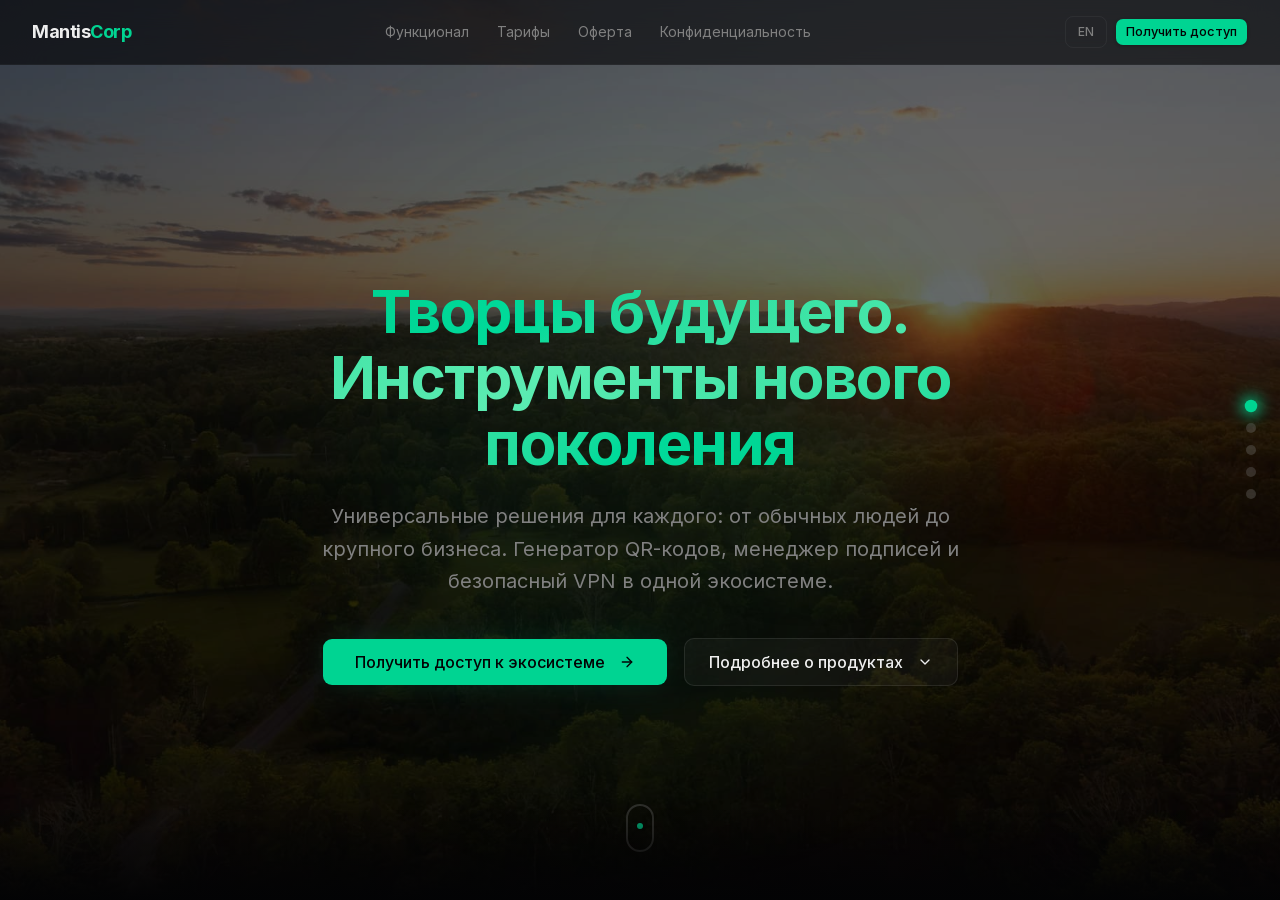
==== commit 9e8f8cab: "deploy: underf1n3d/MantisCorpSiteSource@138df0ae8060fe235b8e1cd058f5d0f3ba1fcc59" ====
--- a/index.html
+++ b/index.html
@@ -1 +1 @@
-<!DOCTYPE html><html lang="ru" class="inter_9024c12c-module__2SQ2Oq__variable geist_mono_8d43a2aa-module__8Li5zG__variable dark h-full antialiased"><head><meta charSet="utf-8"/><meta name="viewport" content="width=device-width, initial-scale=1"/><link rel="preload" href="/_next/static/media/797e433ab948586e-s.p.0r6juujl39pe6.woff2" as="font" crossorigin="" type="font/woff2"/><link rel="preload" href="/_next/static/media/83afe278b6a6bb3c-s.p.2bn3s6zvc0dyp.woff2" as="font" crossorigin="" type="font/woff2"/><link rel="preload" href="/_next/static/media/9c72aa0f40e4eef8-s.p.1y4-pdgsjb-pw.woff2" as="font" crossorigin="" type="font/woff2"/><link rel="stylesheet" href="/_next/static/chunks/0h5143mpei9yc.css" data-precedence="next"/><link rel="stylesheet" href="/_next/static/chunks/22r45i7cmhs_4.css" data-precedence="next"/><link rel="preload" as="script" fetchPriority="low" href="/_next/static/chunks/3z5q_p4msz2ha.js"/><script src="/_next/static/chunks/15orcrkp-_9ct.js" async=""></script><script src="/_next/static/chunks/2nykiepra7i1k.js" async=""></script><script src="/_next/static/chunks/0y-qmi6py9vt0.js" async=""></script><script src="/_next/static/chunks/turbopack-1_6kmb9wb6nxy.js" async=""></script><script src="/_next/static/chunks/10d0s-xpmxx40.js" async=""></script><script src="/_next/static/chunks/19gswa29p7fza.js" async=""></script><script src="/_next/static/chunks/14mrh2-p_w84d.js" async=""></script><script src="/_next/static/chunks/18kc-ag6fx193.js" async=""></script><script src="/_next/static/chunks/25wwjsd93hji5.js" async=""></script><meta name="next-size-adjust" content=""/><title>MantisCorp — Экосистема цифровых утилит</title><meta name="description" content="Профессиональные инструменты для бизнеса: генератор QR-кодов, менеджер цифровых подписей и защищённое VPN-соединение."/><meta property="og:title" content="MantisCorp — Экосистема цифровых утилит"/><meta property="og:description" content="Три инструмента в единой экосистеме: QR-коды, цифровые подписи и VPN."/><meta property="og:locale" content="ru_RU"/><meta property="og:type" content="website"/><meta name="twitter:card" content="summary"/><meta name="twitter:title" content="MantisCorp — Экосистема цифровых утилит"/><meta name="twitter:description" content="Три инструмента в единой экосистеме: QR-коды, цифровые подписи и VPN."/><link rel="icon" href="/icon.svg?icon.3vuc0gk001-s3.svg" sizes="any" type="image/svg+xml"/><script src="/_next/static/chunks/0cz1d0mv5g_q7.js" noModule=""></script></head><body class="min-h-full flex flex-col"><div hidden=""><!--$--><!--/$--></div><header class="fixed top-0 left-0 right-0 z-50 w-full border-b border-border/40 bg-background/80 backdrop-blur-xl supports-[backdrop-filter]:bg-background/60"><div class="mx-auto flex h-16 max-w-7xl items-center justify-between px-4 sm:px-6 lg:px-8"><a class="flex items-center gap-2 group" id="navbar-logo" href="/"><span class="text-lg font-bold tracking-tight">Mantis<span class="text-primary">Corp</span></span></a><nav class="hidden md:flex items-center gap-1" id="navbar-desktop"><a href="#features" class="px-3 py-2 text-sm text-muted-foreground hover:text-foreground transition-colors rounded-md hover:bg-accent/50">Функционал</a><a href="#pricing" class="px-3 py-2 text-sm text-muted-foreground hover:text-foreground transition-colors rounded-md hover:bg-accent/50">Тарифы</a><a class="px-3 py-2 text-sm text-muted-foreground hover:text-foreground transition-colors rounded-md hover:bg-accent/50" href="/offer/">Оферта</a><a class="px-3 py-2 text-sm text-muted-foreground hover:text-foreground transition-colors rounded-md hover:bg-accent/50" href="/privacy/">Конфиденциальность</a></nav><div class="flex items-center gap-2"><button class="hidden sm:flex h-8 px-3 items-center justify-center rounded-md border border-border/60 text-xs font-medium text-muted-foreground hover:text-foreground hover:border-primary/40 transition-all" id="language-switcher">EN</button><button type="button" tabindex="0" data-slot="button" id="navbar-cta" class="group/button shrink-0 items-center justify-center border border-transparent bg-clip-padding font-medium whitespace-nowrap transition-all outline-none select-none focus-visible:border-ring focus-visible:ring-3 focus-visible:ring-ring/50 active:not-aria-[haspopup]:translate-y-px disabled:pointer-events-none disabled:opacity-50 aria-invalid:border-destructive aria-invalid:ring-3 aria-invalid:ring-destructive/20 dark:aria-invalid:border-destructive/50 dark:aria-invalid:ring-destructive/40 [&amp;_svg]:pointer-events-none [&amp;_svg]:shrink-0 h-7 gap-1 rounded-[min(var(--radius-md),12px)] px-2.5 text-[0.8rem] in-data-[slot=button-group]:rounded-lg has-data-[icon=inline-end]:pr-1.5 has-data-[icon=inline-start]:pl-1.5 [&amp;_svg:not([class*=&#x27;size-&#x27;])]:size-3.5 hidden sm:inline-flex bg-primary text-primary-foreground hover:bg-primary/90 shadow-sm">Получить доступ</button><button class="md:hidden p-2 text-muted-foreground hover:text-foreground" id="mobile-menu-toggle"><svg xmlns="http://www.w3.org/2000/svg" width="24" height="24" viewBox="0 0 24 24" fill="none" stroke="currentColor" stroke-width="2" stroke-linecap="round" stroke-linejoin="round" class="lucide lucide-menu h-5 w-5" aria-hidden="true"><path d="M4 5h16"></path><path d="M4 12h16"></path><path d="M4 19h16"></path></svg></button></div></div></header><main class="flex-1"><div class="h-screen w-full overflow-hidden bg-background relative"><div class="swiper w-full h-full"><div class="swiper-wrapper"><div class="swiper-slide w-full h-full" data-hash="hero"><div class="slide-scroll w-full h-full flex flex-col overflow-y-auto overflow-x-hidden scrollbar-hide"><section class="relative overflow-hidden w-full min-h-full flex flex-col justify-center items-center pt-20 sm:pt-24 pb-8"><div class="absolute inset-0 bg-cover bg-center pointer-events-none" style="background-image:url(&#x27;/bg/hero.jpg&#x27;)"></div><div class="absolute inset-0 bg-background/60 pointer-events-none"></div><div class="absolute top-1/2 left-1/2 -translate-x-1/2 -translate-y-1/2 w-[600px] h-[600px] rounded-full bg-primary/5 blur-[90px] animate-glow-pulse pointer-events-none"></div><div class="absolute top-1/4 right-1/4 w-[300px] h-[300px] rounded-full bg-primary/3 blur-[80px] animate-glow-pulse [animation-delay:1.5s] pointer-events-none"></div><div class="relative mx-auto max-w-7xl px-4 sm:px-6 lg:px-8 w-full"><div class="mx-auto max-w-3xl text-center"><h1 class="text-4xl sm:text-5xl lg:text-6xl font-bold tracking-tight leading-[1.1] mb-6" style="opacity:0;transform:translateY(20px)"><span class="text-gradient">Творцы будущего. Инструменты нового поколения</span></h1><p class="text-lg sm:text-xl text-muted-foreground leading-relaxed mb-10 max-w-2xl mx-auto" style="opacity:0;transform:translateY(20px)">Универсальные решения для каждого: от обычных людей до крупного бизнеса. Генератор QR-кодов, менеджер подписей и безопасный VPN в одной экосистеме.</p><div class="flex flex-col sm:flex-row items-center justify-center gap-4" style="opacity:0;transform:translateY(20px)"><a href="#pricing"><button type="button" tabindex="0" data-slot="button" id="hero-cta" class="group/button inline-flex shrink-0 items-center justify-center rounded-lg border border-transparent bg-clip-padding whitespace-nowrap transition-all outline-none select-none focus-visible:border-ring focus-visible:ring-3 focus-visible:ring-ring/50 active:not-aria-[haspopup]:translate-y-px disabled:pointer-events-none disabled:opacity-50 aria-invalid:border-destructive aria-invalid:ring-3 aria-invalid:ring-destructive/20 dark:aria-invalid:border-destructive/50 dark:aria-invalid:ring-destructive/40 [&amp;_svg]:pointer-events-none [&amp;_svg]:shrink-0 [&amp;_svg:not([class*=&#x27;size-&#x27;])]:size-4 gap-1.5 has-data-[icon=inline-end]:pr-2 has-data-[icon=inline-start]:pl-2 bg-primary text-primary-foreground hover:bg-primary/90 shadow-lg glow-emerald-sm px-8 h-12 text-base font-medium">Получить доступ к экосистеме<svg xmlns="http://www.w3.org/2000/svg" width="24" height="24" viewBox="0 0 24 24" fill="none" stroke="currentColor" stroke-width="2" stroke-linecap="round" stroke-linejoin="round" class="lucide lucide-arrow-right ml-2 h-4 w-4" aria-hidden="true"><path d="M5 12h14"></path><path d="m12 5 7 7-7 7"></path></svg></button></a><a href="#features"><button type="button" tabindex="0" data-slot="button" class="group/button inline-flex shrink-0 items-center justify-center rounded-lg border bg-clip-padding whitespace-nowrap outline-none select-none focus-visible:border-ring focus-visible:ring-3 focus-visible:ring-ring/50 active:not-aria-[haspopup]:translate-y-px disabled:pointer-events-none disabled:opacity-50 aria-invalid:border-destructive aria-invalid:ring-3 aria-invalid:ring-destructive/20 dark:aria-invalid:border-destructive/50 dark:aria-invalid:ring-destructive/40 [&amp;_svg]:pointer-events-none [&amp;_svg]:shrink-0 [&amp;_svg:not([class*=&#x27;size-&#x27;])]:size-4 bg-background hover:text-foreground aria-expanded:bg-muted aria-expanded:text-foreground dark:border-input dark:bg-input/30 dark:hover:bg-input/50 gap-1.5 has-data-[icon=inline-end]:pr-2 has-data-[icon=inline-start]:pl-2 border-border/60 hover:border-primary/40 hover:bg-primary/5 h-12 px-6 text-base font-medium transition-colors">Подробнее о продуктах<svg xmlns="http://www.w3.org/2000/svg" width="24" height="24" viewBox="0 0 24 24" fill="none" stroke="currentColor" stroke-width="2" stroke-linecap="round" stroke-linejoin="round" class="lucide lucide-chevron-down ml-2 h-4 w-4" aria-hidden="true"><path d="m6 9 6 6 6-6"></path></svg></button></a></div></div></div><div class="absolute bottom-10 left-1/2 -translate-x-1/2 flex flex-col items-center text-muted-foreground/50 pointer-events-none" style="opacity:0"><div class="w-7 h-12 border-2 border-muted-foreground/30 rounded-full flex justify-center p-1.5 mb-2 relative"><div class="w-1.5 h-1.5 bg-primary/80 rounded-full"></div></div></div><div class="absolute bottom-0 left-0 right-0 h-24 bg-gradient-to-t from-background to-transparent pointer-events-none"></div></section></div></div><div class="swiper-slide w-full h-full" data-hash="features"><div class="slide-scroll w-full h-full flex flex-col overflow-y-auto overflow-x-hidden scrollbar-hide"><section class="relative w-full min-h-full flex flex-col justify-start pt-20 sm:pt-24 pb-8"><div class="absolute inset-0 bg-cover bg-center pointer-events-none" style="background-image:url(&#x27;/bg/features.jpg&#x27;)"></div><div class="absolute inset-0 bg-background/[0.78] pointer-events-none"></div><div class="relative mx-auto max-w-7xl px-4 sm:px-6 lg:px-8 w-full"><div class="mx-auto max-w-2xl text-center mb-2 sm:mb-4" style="opacity:0;transform:translateY(20px)"><div class="inline-flex items-center gap-2 rounded-full border border-primary/20 bg-primary/5 px-3 py-1 sm:px-4 sm:py-1 fluid-badge font-medium text-primary mb-2 sm:mb-4">Возможности</div><h2 class="text-xl sm:text-3xl font-bold tracking-tight mb-1 sm:mb-3">Инструменты, которые работают на вас</h2><p class="text-sm sm:text-base text-muted-foreground">Каждый компонент экосистемы MantisCorp разработан для максимальной продуктивности.</p></div><div class="relative max-w-xl mx-auto"><button class="absolute left-0 sm:-left-14 top-1/2 -translate-y-1/2 z-20 hidden sm:flex h-8 w-8 sm:h-10 sm:w-10 items-center justify-center rounded-full border border-border/60 bg-card/80 backdrop-blur-sm text-muted-foreground opacity-40 hover:opacity-100 hover:text-primary hover:border-primary/40 hover:bg-card transition-all duration-300 shadow-lg cursor-pointer" aria-label="Previous"><svg xmlns="http://www.w3.org/2000/svg" width="24" height="24" viewBox="0 0 24 24" fill="none" stroke="currentColor" stroke-width="2" stroke-linecap="round" stroke-linejoin="round" class="lucide lucide-chevron-left h-4 w-4 sm:h-5 sm:w-5" aria-hidden="true"><path d="m15 18-6-6 6-6"></path></svg></button><button class="absolute right-0 sm:-right-14 top-1/2 -translate-y-1/2 z-20 hidden sm:flex h-8 w-8 sm:h-10 sm:w-10 items-center justify-center rounded-full border border-border/60 bg-card/80 backdrop-blur-sm text-muted-foreground opacity-40 hover:opacity-100 hover:text-primary hover:border-primary/40 hover:bg-card transition-all duration-300 shadow-lg cursor-pointer" aria-label="Next"><svg xmlns="http://www.w3.org/2000/svg" width="24" height="24" viewBox="0 0 24 24" fill="none" stroke="currentColor" stroke-width="2" stroke-linecap="round" stroke-linejoin="round" class="lucide lucide-chevron-right h-4 w-4 sm:h-5 sm:w-5" aria-hidden="true"><path d="m9 18 6-6-6-6"></path></svg></button><div class="overflow-hidden rounded-2xl px-2 sm:px-0 flex items-stretch min-h-[320px] sm:min-h-[440px]"><div class="w-full h-full cursor-grab active:cursor-grabbing" draggable="false" style="opacity:1;transform:none;-webkit-touch-callout:none;-webkit-user-select:none;user-select:none;touch-action:pan-y"><div data-slot="card" data-size="default" class="group/card gap-(--card-spacing) rounded-xl py-(--card-spacing) text-sm text-card-foreground ring-1 ring-foreground/10 [--card-spacing:--spacing(4)] has-data-[slot=card-footer]:pb-0 has-[&gt;img:first-child]:pt-0 data-[size=sm]:[--card-spacing:--spacing(3)] data-[size=sm]:has-data-[slot=card-footer]:pb-0 *:[img:first-child]:rounded-t-xl *:[img:last-child]:rounded-b-xl w-full h-full flex flex-col group/card relative border-border/40 bg-card/60 hover:border-primary/30 hover:bg-card/80 transition-colors duration-300 hover:shadow-lg hover:shadow-primary/5 overflow-hidden" id="feature-card-vpn"><div data-slot="card-content" class="p-4 sm:p-8 flex-1 flex flex-col justify-center"><div class="mb-3 sm:mb-5 flex h-10 w-10 sm:h-12 sm:w-12 items-center justify-center rounded-xl bg-primary/10 border border-primary/20 group-hover/card:bg-primary/15 group-hover/card:border-primary/30 transition-all duration-300"><svg xmlns="http://www.w3.org/2000/svg" width="24" height="24" viewBox="0 0 24 24" fill="none" stroke="currentColor" stroke-width="2" stroke-linecap="round" stroke-linejoin="round" class="lucide lucide-shield-check h-5 w-5 sm:h-6 sm:w-6 text-primary" aria-hidden="true"><path d="M20 13c0 5-3.5 7.5-7.66 8.95a1 1 0 0 1-.67-.01C7.5 20.5 4 18 4 13V6a1 1 0 0 1 1-1c2 0 4.5-1.2 6.24-2.72a1.17 1.17 0 0 1 1.52 0C14.51 3.81 17 5 19 5a1 1 0 0 1 1 1z"></path><path d="m9 12 2 2 4-4"></path></svg></div><h3 class="text-lg sm:text-xl font-semibold mb-1 sm:mb-3">MantisVPN</h3><p class="text-xs sm:text-sm text-muted-foreground leading-relaxed mb-3 sm:mb-5">Протокол безопасного сетевого доступа (VPN) с шифрованием корпоративного уровня, высокой скоростью и защитой от утечек данных.</p><ul class="space-y-1 sm:space-y-2.5"><li class="flex items-start gap-2 sm:gap-2.5 text-xs sm:text-sm text-muted-foreground"><svg xmlns="http://www.w3.org/2000/svg" width="24" height="24" viewBox="0 0 24 24" fill="none" stroke="currentColor" stroke-width="2" stroke-linecap="round" stroke-linejoin="round" class="lucide lucide-check h-3 w-3 sm:h-4 sm:w-4 text-primary mt-0.5 shrink-0" aria-hidden="true"><path d="M20 6 9 17l-5-5"></path></svg><span>Шифрование AES-256</span></li><li class="flex items-start gap-2 sm:gap-2.5 text-xs sm:text-sm text-muted-foreground"><svg xmlns="http://www.w3.org/2000/svg" width="24" height="24" viewBox="0 0 24 24" fill="none" stroke="currentColor" stroke-width="2" stroke-linecap="round" stroke-linejoin="round" class="lucide lucide-check h-3 w-3 sm:h-4 sm:w-4 text-primary mt-0.5 shrink-0" aria-hidden="true"><path d="M20 6 9 17l-5-5"></path></svg><span>Серверы в 6+ странах</span></li><li class="flex items-start gap-2 sm:gap-2.5 text-xs sm:text-sm text-muted-foreground"><svg xmlns="http://www.w3.org/2000/svg" width="24" height="24" viewBox="0 0 24 24" fill="none" stroke="currentColor" stroke-width="2" stroke-linecap="round" stroke-linejoin="round" class="lucide lucide-check h-3 w-3 sm:h-4 sm:w-4 text-primary mt-0.5 shrink-0" aria-hidden="true"><path d="M20 6 9 17l-5-5"></path></svg><span>Защита от утечек DNS/IP</span></li><li class="flex items-start gap-2 sm:gap-2.5 text-xs sm:text-sm text-muted-foreground"><svg xmlns="http://www.w3.org/2000/svg" width="24" height="24" viewBox="0 0 24 24" fill="none" stroke="currentColor" stroke-width="2" stroke-linecap="round" stroke-linejoin="round" class="lucide lucide-check h-3 w-3 sm:h-4 sm:w-4 text-primary mt-0.5 shrink-0" aria-hidden="true"><path d="M20 6 9 17l-5-5"></path></svg><span>Без ограничения скорости</span></li></ul><div class="mt-3 sm:mt-6 flex flex-wrap items-center gap-2 sm:gap-3"><a href="https://t.me/mantis_vpn_bot" target="_blank" rel="noopener noreferrer" class="inline-flex items-center gap-1.5 sm:gap-2 rounded-xl bg-primary hover:bg-primary/90 text-primary-foreground font-semibold px-4 py-2 sm:px-6 sm:py-2.5 text-xs sm:text-sm shadow-lg shadow-primary/20 transition-all hover:scale-105 active:scale-95">Перейти<svg xmlns="http://www.w3.org/2000/svg" width="24" height="24" viewBox="0 0 24 24" fill="none" stroke="currentColor" stroke-width="2" stroke-linecap="round" stroke-linejoin="round" class="lucide lucide-external-link h-3 w-3 sm:h-4 sm:w-4" aria-hidden="true"><path d="M15 3h6v6"></path><path d="M10 14 21 3"></path><path d="M18 13v6a2 2 0 0 1-2 2H5a2 2 0 0 1-2-2V8a2 2 0 0 1 2-2h6"></path></svg></a><a href="https://t.me/mantis_supportt" target="_blank" rel="noopener noreferrer" class="inline-flex items-center gap-1.5 sm:gap-2 rounded-xl border border-border/60 bg-transparent hover:bg-primary/5 hover:border-primary/40 hover:text-primary text-muted-foreground font-semibold px-4 py-2 sm:px-6 sm:py-2.5 text-xs sm:text-sm transition-all hover:scale-105 active:scale-95"><svg xmlns="http://www.w3.org/2000/svg" width="24" height="24" viewBox="0 0 24 24" fill="none" stroke="currentColor" stroke-width="2" stroke-linecap="round" stroke-linejoin="round" class="lucide lucide-headphones h-3 w-3 sm:h-4 sm:w-4" aria-hidden="true"><path d="M3 14h3a2 2 0 0 1 2 2v3a2 2 0 0 1-2 2H5a2 2 0 0 1-2-2v-7a9 9 0 0 1 18 0v7a2 2 0 0 1-2 2h-1a2 2 0 0 1-2-2v-3a2 2 0 0 1 2-2h3"></path></svg>Поддержка</a></div></div></div></div></div><div class="flex justify-center gap-1.5 sm:gap-2 mt-2 sm:mt-5"><button class="h-2 rounded-full transition-all duration-300 cursor-pointer w-6 bg-primary" aria-label="Slide 1"></button><button class="h-2 rounded-full transition-all duration-300 cursor-pointer w-2 bg-muted-foreground/30 hover:bg-muted-foreground/50" aria-label="Slide 2"></button><button class="h-2 rounded-full transition-all duration-300 cursor-pointer w-2 bg-muted-foreground/30 hover:bg-muted-foreground/50" aria-label="Slide 3"></button></div></div></div></section></div></div><div class="swiper-slide w-full h-full" data-hash="pricing"><div class="slide-scroll w-full h-full flex flex-col overflow-y-auto overflow-x-hidden scrollbar-hide"><section class="relative w-full min-h-full flex flex-col justify-start pt-20 sm:pt-24 pb-8"><div class="absolute inset-0 bg-cover bg-center pointer-events-none" style="background-image:url(&#x27;/bg/pricing.jpg&#x27;)"></div><div class="absolute inset-0 bg-background/[0.82] pointer-events-none"></div><div class="absolute inset-0 bg-gradient-to-b from-transparent via-primary/[0.02] to-transparent"></div><div class="relative mx-auto max-w-7xl px-4 sm:px-6 lg:px-8 w-full"><div class="mx-auto max-w-3xl text-center mb-3 sm:mb-10" style="opacity:0;transform:translateY(20px)"><div class="inline-flex items-center gap-2 rounded-full border border-primary/20 bg-primary/5 px-3 py-1 sm:px-4 sm:py-1 fluid-badge font-medium text-primary mb-2 sm:mb-4">Тарифы</div><h2 class="text-xl sm:text-3xl lg:text-4xl font-bold tracking-tight mb-1 sm:mb-4">Стоимость по запросу</h2><p class="text-sm sm:text-base text-muted-foreground">Мы подбираем индивидуальные условия под каждого клиента. Свяжитесь с нами, чтобы получить персональное предложение.</p></div><div class="grid grid-cols-1 lg:grid-cols-2 gap-3 sm:gap-6 max-w-5xl mx-auto"><div class="flex flex-col justify-center" style="opacity:0;transform:translateX(-20px)"><p class="text-muted-foreground leading-relaxed text-sm sm:text-base mb-3 sm:mb-6">Каждый бизнес уникален — поэтому мы не используем фиксированные тарифы. Наша команда проанализирует ваши задачи, предложит оптимальный набор инструментов и рассчитает стоимость, которая будет соответствовать именно вашим потребностям. Вы платите только за то, что действительно используете.</p><div class="flex flex-col items-center"><a href="mailto:mantis@huesos.pro"><button type="button" tabindex="0" data-slot="button" class="group/button inline-flex shrink-0 items-center justify-center border border-transparent bg-clip-padding whitespace-nowrap outline-none select-none focus-visible:border-ring focus-visible:ring-3 focus-visible:ring-ring/50 active:not-aria-[haspopup]:translate-y-px disabled:pointer-events-none disabled:opacity-50 aria-invalid:border-destructive aria-invalid:ring-3 aria-invalid:ring-destructive/20 dark:aria-invalid:border-destructive/50 dark:aria-invalid:ring-destructive/40 [&amp;_svg]:pointer-events-none [&amp;_svg]:shrink-0 [&amp;_svg:not([class*=&#x27;size-&#x27;])]:size-4 gap-1.5 has-data-[icon=inline-end]:pr-2 has-data-[icon=inline-start]:pl-2 bg-primary hover:bg-primary/90 text-primary-foreground font-semibold px-5 sm:px-8 h-10 sm:h-12 text-sm sm:text-base rounded-xl shadow-lg shadow-primary/20 glow-emerald transition-transform hover:scale-105 active:scale-95"><svg xmlns="http://www.w3.org/2000/svg" width="24" height="24" viewBox="0 0 24 24" fill="none" stroke="currentColor" stroke-width="2" stroke-linecap="round" stroke-linejoin="round" class="lucide lucide-mail mr-2 sm:mr-2.5 h-3.5 w-3.5 sm:h-4 sm:w-4" aria-hidden="true"><path d="m22 7-8.991 5.727a2 2 0 0 1-2.009 0L2 7"></path><rect x="2" y="4" width="20" height="16" rx="2"></rect></svg>Связаться с нами</button></a><p class="text-xs text-muted-foreground mt-3">Мы ответим в течение 24 часов.</p></div></div><div style="opacity:0;transform:translateX(20px)"><div data-slot="card" data-size="default" class="group/card flex flex-col gap-(--card-spacing) overflow-hidden rounded-xl py-(--card-spacing) text-sm text-card-foreground ring-1 ring-foreground/10 [--card-spacing:--spacing(4)] has-data-[slot=card-footer]:pb-0 has-[&gt;img:first-child]:pt-0 data-[size=sm]:[--card-spacing:--spacing(3)] data-[size=sm]:has-data-[slot=card-footer]:pb-0 *:[img:first-child]:rounded-t-xl *:[img:last-child]:rounded-b-xl border-border/40 bg-card/50 backdrop-blur-sm"><div data-slot="card-content" class="p-4 sm:p-8"><ul class="space-y-2 sm:space-y-4"><li class="flex items-start gap-2.5 sm:gap-3 text-xs sm:text-sm text-muted-foreground" style="opacity:0;transform:translateX(10px)"><div class="flex h-5 w-5 shrink-0 items-center justify-center rounded-full bg-primary/15 border border-primary/20 mt-0.5"><svg xmlns="http://www.w3.org/2000/svg" width="24" height="24" viewBox="0 0 24 24" fill="none" stroke="currentColor" stroke-width="2" stroke-linecap="round" stroke-linejoin="round" class="lucide lucide-check h-3 w-3 text-primary" aria-hidden="true"><path d="M20 6 9 17l-5-5"></path></svg></div><span>Индивидуальный расчёт под ваши задачи</span></li><li class="flex items-start gap-2.5 sm:gap-3 text-xs sm:text-sm text-muted-foreground" style="opacity:0;transform:translateX(10px)"><div class="flex h-5 w-5 shrink-0 items-center justify-center rounded-full bg-primary/15 border border-primary/20 mt-0.5"><svg xmlns="http://www.w3.org/2000/svg" width="24" height="24" viewBox="0 0 24 24" fill="none" stroke="currentColor" stroke-width="2" stroke-linecap="round" stroke-linejoin="round" class="lucide lucide-check h-3 w-3 text-primary" aria-hidden="true"><path d="M20 6 9 17l-5-5"></path></svg></div><span>Гибкие условия оплаты</span></li><li class="flex items-start gap-2.5 sm:gap-3 text-xs sm:text-sm text-muted-foreground" style="opacity:0;transform:translateX(10px)"><div class="flex h-5 w-5 shrink-0 items-center justify-center rounded-full bg-primary/15 border border-primary/20 mt-0.5"><svg xmlns="http://www.w3.org/2000/svg" width="24" height="24" viewBox="0 0 24 24" fill="none" stroke="currentColor" stroke-width="2" stroke-linecap="round" stroke-linejoin="round" class="lucide lucide-check h-3 w-3 text-primary" aria-hidden="true"><path d="M20 6 9 17l-5-5"></path></svg></div><span>Бесплатная консультация перед началом</span></li><li class="flex items-start gap-2.5 sm:gap-3 text-xs sm:text-sm text-muted-foreground" style="opacity:0;transform:translateX(10px)"><div class="flex h-5 w-5 shrink-0 items-center justify-center rounded-full bg-primary/15 border border-primary/20 mt-0.5"><svg xmlns="http://www.w3.org/2000/svg" width="24" height="24" viewBox="0 0 24 24" fill="none" stroke="currentColor" stroke-width="2" stroke-linecap="round" stroke-linejoin="round" class="lucide lucide-check h-3 w-3 text-primary" aria-hidden="true"><path d="M20 6 9 17l-5-5"></path></svg></div><span>Полный доступ ко всем инструментам экосистемы</span></li><li class="flex items-start gap-2.5 sm:gap-3 text-xs sm:text-sm text-muted-foreground" style="opacity:0;transform:translateX(10px)"><div class="flex h-5 w-5 shrink-0 items-center justify-center rounded-full bg-primary/15 border border-primary/20 mt-0.5"><svg xmlns="http://www.w3.org/2000/svg" width="24" height="24" viewBox="0 0 24 24" fill="none" stroke="currentColor" stroke-width="2" stroke-linecap="round" stroke-linejoin="round" class="lucide lucide-check h-3 w-3 text-primary" aria-hidden="true"><path d="M20 6 9 17l-5-5"></path></svg></div><span>Приоритетная техническая поддержка</span></li><li class="flex items-start gap-2.5 sm:gap-3 text-xs sm:text-sm text-muted-foreground" style="opacity:0;transform:translateX(10px)"><div class="flex h-5 w-5 shrink-0 items-center justify-center rounded-full bg-primary/15 border border-primary/20 mt-0.5"><svg xmlns="http://www.w3.org/2000/svg" width="24" height="24" viewBox="0 0 24 24" fill="none" stroke="currentColor" stroke-width="2" stroke-linecap="round" stroke-linejoin="round" class="lucide lucide-check h-3 w-3 text-primary" aria-hidden="true"><path d="M20 6 9 17l-5-5"></path></svg></div><span>Персональный менеджер</span></li></ul></div></div></div></div></div></section></div></div><div class="swiper-slide w-full h-full" data-hash="about"><div class="slide-scroll w-full h-full flex flex-col overflow-y-auto overflow-x-hidden scrollbar-hide"><section class="relative pt-20 sm:pt-24 pb-8 w-full flex flex-col justify-start items-center min-h-full"><div class="absolute inset-0 bg-cover bg-center pointer-events-none" style="background-image:url(&#x27;/bg/about.jpg&#x27;)"></div><div class="absolute inset-0 bg-background/[0.82] pointer-events-none"></div><div class="relative mx-auto max-w-7xl px-4 sm:px-6 lg:px-8 w-full"><div class="mx-auto max-w-2xl text-center mb-3 sm:mb-6" style="opacity:0;transform:translateY(20px)"><div class="inline-flex items-center gap-2 rounded-full border border-primary/20 bg-primary/5 px-2.5 py-1 sm:px-4 sm:py-1.5 fluid-badge font-medium text-primary mb-1.5 sm:mb-6">О компании</div><h2 class="fluid-h2 font-bold tracking-tight mb-1.5 sm:mb-4 leading-tight">MantisCorp</h2><p class="fluid-body text-muted-foreground leading-relaxed">MantisCorp — это экосистема цифровых утилит, созданная для всех: от обычных людей до крупного бизнеса. Мы — творцы будущего, предоставляющие профессиональные инструменты для безопасности, удобства и продуктивности в вашей повседневной и рабочей рутине.</p></div><div class="relative max-w-3xl mx-auto mb-4 sm:mb-6" style="opacity:0;transform:scale(0.95)"><div class="absolute -inset-px rounded-2xl bg-gradient-to-r from-primary/30 via-emerald-500/20 to-primary/30 opacity-50 blur-md"></div><div class="relative rounded-2xl border border-white/10 bg-card/60 backdrop-blur-2xl px-4 py-3 sm:px-8 sm:py-5 text-center shadow-xl overflow-hidden"><div class="absolute inset-0 bg-gradient-to-b from-white/5 to-transparent opacity-50"></div><p class="relative z-10 fluid-body font-medium text-foreground leading-relaxed italic">“<!-- -->Наша миссия — сделать цифровые инструменты доступными, безопасными и интуитивно понятными для каждого.<!-- -->”</p></div></div><div class="grid grid-cols-1 sm:grid-cols-3 gap-2 sm:gap-5 max-w-3xl mx-auto"><div class="group relative rounded-xl sm:rounded-2xl border border-border/40 bg-card/50 backdrop-blur-sm p-2.5 sm:p-6 flex flex-row sm:flex-col items-center text-left sm:text-center gap-3 sm:gap-0 hover:border-primary/30 hover:bg-card/80 transition-all duration-300 hover:shadow-lg hover:shadow-primary/5 hover:-translate-y-1" style="opacity:0;transform:translateY(25px)"><div class="shrink-0 sm:mx-auto mb-0 sm:mb-4 flex h-9 w-9 sm:h-12 sm:w-12 items-center justify-center rounded-xl bg-primary/10 border border-primary/20 group-hover:bg-primary/15 group-hover:border-primary/30 transition-all duration-300"><svg xmlns="http://www.w3.org/2000/svg" width="24" height="24" viewBox="0 0 24 24" fill="none" stroke="currentColor" stroke-width="2" stroke-linecap="round" stroke-linejoin="round" class="lucide lucide-shield h-4 w-4 sm:h-5 sm:w-5 text-primary" aria-hidden="true"><path d="M20 13c0 5-3.5 7.5-7.66 8.95a1 1 0 0 1-.67-.01C7.5 20.5 4 18 4 13V6a1 1 0 0 1 1-1c2 0 4.5-1.2 6.24-2.72a1.17 1.17 0 0 1 1.52 0C14.51 3.81 17 5 19 5a1 1 0 0 1 1 1z"></path></svg></div><div class="min-w-0"><h3 class="fluid-sm font-semibold mb-0.5 sm:mb-2">Безопасность</h3><p class="fluid-xs text-muted-foreground leading-tight sm:leading-relaxed">Шифрование корпоративного уровня и защита данных в каждом продукте.</p></div></div><div class="group relative rounded-xl sm:rounded-2xl border border-border/40 bg-card/50 backdrop-blur-sm p-2.5 sm:p-6 flex flex-row sm:flex-col items-center text-left sm:text-center gap-3 sm:gap-0 hover:border-primary/30 hover:bg-card/80 transition-all duration-300 hover:shadow-lg hover:shadow-primary/5 hover:-translate-y-1" style="opacity:0;transform:translateY(25px)"><div class="shrink-0 sm:mx-auto mb-0 sm:mb-4 flex h-9 w-9 sm:h-12 sm:w-12 items-center justify-center rounded-xl bg-primary/10 border border-primary/20 group-hover:bg-primary/15 group-hover:border-primary/30 transition-all duration-300"><svg xmlns="http://www.w3.org/2000/svg" width="24" height="24" viewBox="0 0 24 24" fill="none" stroke="currentColor" stroke-width="2" stroke-linecap="round" stroke-linejoin="round" class="lucide lucide-zap h-4 w-4 sm:h-5 sm:w-5 text-primary" aria-hidden="true"><path d="M4 14a1 1 0 0 1-.78-1.63l9.9-10.2a.5.5 0 0 1 .86.46l-1.92 6.02A1 1 0 0 0 13 10h7a1 1 0 0 1 .78 1.63l-9.9 10.2a.5.5 0 0 1-.86-.46l1.92-6.02A1 1 0 0 0 11 14z"></path></svg></div><div class="min-w-0"><h3 class="fluid-sm font-semibold mb-0.5 sm:mb-2">Простота</h3><p class="fluid-xs text-muted-foreground leading-tight sm:leading-relaxed">Интуитивный интерфейс, с которым разберётся каждый — без инструкций.</p></div></div><div class="group relative rounded-xl sm:rounded-2xl border border-border/40 bg-card/50 backdrop-blur-sm p-2.5 sm:p-6 flex flex-row sm:flex-col items-center text-left sm:text-center gap-3 sm:gap-0 hover:border-primary/30 hover:bg-card/80 transition-all duration-300 hover:shadow-lg hover:shadow-primary/5 hover:-translate-y-1" style="opacity:0;transform:translateY(25px)"><div class="shrink-0 sm:mx-auto mb-0 sm:mb-4 flex h-9 w-9 sm:h-12 sm:w-12 items-center justify-center rounded-xl bg-primary/10 border border-primary/20 group-hover:bg-primary/15 group-hover:border-primary/30 transition-all duration-300"><svg xmlns="http://www.w3.org/2000/svg" width="24" height="24" viewBox="0 0 24 24" fill="none" stroke="currentColor" stroke-width="2" stroke-linecap="round" stroke-linejoin="round" class="lucide lucide-heart h-4 w-4 sm:h-5 sm:w-5 text-primary" aria-hidden="true"><path d="M2 9.5a5.5 5.5 0 0 1 9.591-3.676.56.56 0 0 0 .818 0A5.49 5.49 0 0 1 22 9.5c0 2.29-1.5 4-3 5.5l-5.492 5.313a2 2 0 0 1-3 .019L5 15c-1.5-1.5-3-3.2-3-5.5"></path></svg></div><div class="min-w-0"><h3 class="fluid-sm font-semibold mb-0.5 sm:mb-2">Надёжность</h3><p class="fluid-xs text-muted-foreground leading-tight sm:leading-relaxed">Стабильная инфраструктура и круглосуточная поддержка без выходных.</p></div></div></div></div></section></div></div><div class="swiper-slide w-full h-full" data-hash="contact"><div class="slide-scroll w-full h-full flex flex-col overflow-y-auto overflow-x-hidden scrollbar-hide"><div class="flex flex-col w-full min-h-full"><section class="relative pt-20 sm:pt-24 pb-8 w-full flex flex-col justify-center items-center flex-1"><div class="absolute inset-0 bg-cover bg-center pointer-events-none" style="background-image:url(&#x27;/bg/contact.jpg&#x27;)"></div><div class="absolute inset-0 bg-background/[0.83] pointer-events-none"></div><div class="relative mx-auto max-w-7xl px-4 sm:px-6 lg:px-8 w-full"><div class="mx-auto max-w-lg text-center" style="opacity:0;transform:translateY(20px)"><div class="inline-flex items-center gap-2 rounded-full border border-primary/20 bg-primary/5 px-3 py-1 sm:px-4 sm:py-1.5 fluid-badge font-medium text-primary mb-2 sm:mb-6">Контакты</div><h2 class="fluid-h2 font-bold tracking-tight mb-2 sm:mb-4">Свяжитесь с нами</h2><p class="fluid-body text-muted-foreground mb-4 sm:mb-8">По вопросам работы сервиса, возврата средств и технической поддержки обращайтесь по электронной почте.</p><a href="mailto:mantis@huesos.pro" class="inline-flex items-center gap-1.5 sm:gap-2 rounded-lg border border-primary/30 bg-primary/5 px-4 py-2 sm:px-6 sm:py-3 text-xs sm:text-sm font-medium text-primary hover:bg-primary/10 transition-colors" id="contact-email"><svg xmlns="http://www.w3.org/2000/svg" width="24" height="24" viewBox="0 0 24 24" fill="none" stroke="currentColor" stroke-width="2" stroke-linecap="round" stroke-linejoin="round" class="lucide lucide-mail h-3.5 w-3.5 sm:h-4 sm:w-4" aria-hidden="true"><path d="m22 7-8.991 5.727a2 2 0 0 1-2.009 0L2 7"></path><rect x="2" y="4" width="20" height="16" rx="2"></rect></svg>mantis@huesos.pro</a></div></div></section><footer class="border-t border-border/40 bg-background" id="footer"><div class="mx-auto max-w-7xl px-4 sm:px-6 lg:px-8"><div class="grid grid-cols-2 gap-x-4 gap-y-4 py-4 sm:gap-8 sm:py-12 lg:grid-cols-4"><div class="space-y-2 sm:space-y-4 col-span-2 lg:col-span-1"><div class="flex items-center gap-2"><span class="text-base sm:text-lg font-bold tracking-tight">Mantis<span class="text-primary">Corp</span></span></div><p class="fluid-sm text-muted-foreground leading-relaxed">Экосистема цифровых утилит для людей и бизнеса.</p></div><div class="space-y-2 sm:space-y-4"><h3 class="fluid-sm font-semibold">Навигация</h3><ul class="space-y-1 sm:space-y-2.5"><li><a href="#features" class="fluid-xs text-muted-foreground hover:text-foreground transition-colors">Функционал</a></li><li><a href="#pricing" class="fluid-xs text-muted-foreground hover:text-foreground transition-colors">Тарифы</a></li></ul></div><div class="space-y-2 sm:space-y-4"><h3 class="fluid-sm font-semibold">Документы</h3><ul class="space-y-1 sm:space-y-2.5"><li><a class="fluid-xs text-muted-foreground hover:text-foreground transition-colors" id="footer-offer-link" href="/offer/">Публичная оферта</a></li><li><a class="fluid-xs text-muted-foreground hover:text-foreground transition-colors" id="footer-privacy-link" href="/privacy/">Политика конфиденциальности</a></li></ul></div><div class="space-y-2 sm:space-y-4"><h3 class="fluid-sm font-semibold">Контакты</h3><ul class="space-y-1 sm:space-y-2.5"><li><a href="mailto:mantis@huesos.pro" class="fluid-xs text-muted-foreground hover:text-primary transition-colors">mantis@huesos.pro</a></li></ul></div></div><div class="border-t border-border/40 py-4 sm:py-6 flex flex-col sm:flex-row gap-6 justify-between items-start" id="footer-requisites"><div><h4 class="fluid-xs font-medium text-muted-foreground mb-1.5 sm:mb-3">Реквизиты</h4><div class="text-[10px] sm:text-[11px] leading-tight sm:leading-relaxed text-muted-foreground/70 space-y-0 sm:space-y-0.5"><p class="font-semibold text-foreground/80 mb-1">ИП ДОЛЖЕНКО ГЛЕБ КОНСТАНТИНОВИЧ</p><p>Адрес: Россия, Челябинская область, г. Челябинск<!-- --> · <!-- -->Телефон: +7 (980) 022-00-70</p><p>ИНН: 745212388477<!-- --> · <!-- -->ОГРНИП: 326745600035878</p><p>Email: J72043587@GMAIL.COM</p><p>Банк: АО «АЛЬФА-БАНК»</p><p>Р/С: 40802810780180002554<!-- --> · <!-- -->К/С: 30101810200000000593<!-- --> · <!-- -->БИК: 044525593</p></div></div><div class="flex gap-2 sm:gap-3 items-center shrink-0"><div class="bg-white px-2 py-1.5 rounded border border-white/20 flex items-center justify-center"><svg xmlns="http://www.w3.org/2000/svg" viewBox="0 0 2500 811" class="h-3 sm:h-4 w-auto"><path fill="#1434CB" d="M1066.86 810.6H840.48L977.83 0h226.39L1066.86 810.6zM1588.66 0h-178.58c-42.5 0-74.07 11.23-93.59 52.87L973.91 810.6h236.43l47.1-131.28h288.68l27.53 131.28h208.57L1588.66 0zm-247.9 515.17l68.22-184.28 38.6 184.28h-106.82zM2450.45 810.6h-202.9c-36.56 0-61.9-15.52-73.49-51.52L1881.04 0h242.06l161.41 573.16c14.28 49.33 24.32 87.72 24.32 87.72l4.89-22.38 128.51-638.5h208.22L2450.45 810.6zM709.68 259.02C709.68 259.02 612.39 203.4 473.13 203.4c-223.95 0-381.82 119.53-382.72 290.87-.89 125.13 112.56 195.03 198.81 237.2 88.75 43.37 118.52 71.3 118.23 109.91-.55 59.4-71.18 86.82-136.93 86.82-113.84 0-174.52-16.73-267.4-58.11L0 869.6c59 27.52 168 51.51 282.88 52.7 238.25 0 393.18-117.3 394.38-298.63 1.18-99.31-59.83-174.62-191.07-237.2-79.52-40.03-127.13-66.75-126.83-107.5.31-36.9 41.51-76.38 132.18-76.38 95 0 151.72 20.32 195.84 41.53l62.3-241.67z"></path></svg></div><div class="bg-white px-2 py-1.5 rounded border border-white/20 flex items-center justify-center"><svg xmlns="http://www.w3.org/2000/svg" viewBox="0 0 100 60" class="h-4 sm:h-5 w-auto"><circle cx="35" cy="30" r="20" fill="#EB001B"></circle><circle cx="65" cy="30" r="20" fill="#F79E1B"></circle><path fill="#FF5F00" d="M50 43.23a20 20 0 0 1 0-26.46 20 20 0 0 1 0 26.46z"></path></svg></div><div class="bg-white px-2 py-1.5 rounded border border-white/20 flex items-center justify-center"><svg xmlns="http://www.w3.org/2000/svg" viewBox="0 0 120 35" class="h-2.5 sm:h-3 w-auto mt-0.5"><path fill="#029C43" d="M107 0c-4.4 0-7.8 2.2-9.2 4.8h-.2V0H88.5v34.8h8.8V19.4h8.5c5.9 0 10.3-4.3 10.3-10S113 0 107 0zm-4.3 14.8h-4.2V4.8h4.2c3.5 0 4.8 2.4 4.8 4.9 0 3.3-1.6 5.1-4.8 5.1z"></path><path fill="#0178B8" d="M60.6 0L49 20h-.2L37.4 0H28v34.8h9v-21h.2L49 32.3h2.6l11.4-18.4h.2v20.9h8.8V0H60.6zM24 19.3c0-6-4.5-6.8-10.7-6.8H2v22.3h14c6.9 0 11.2-2.5 11.2-8.5 0-3.3-1.6-5.5-4.2-6.3v-.1c2.1-.4 4.2-2.3 4.2-5zm-6.6 6.5c0 1.7-1.8 2.6-4.7 2.6H8.5V20h7.5c2.7 0 4.7.8 4.7 2.6v3.2zm-1.2-10.5c0 2.3-1.9 2.4-3.8 2.4H8.5V10h7.2c2.2 0 4.4.5 4.4 2.5v2.8z"></path></svg></div></div></div><div class="border-t border-border/40 py-2 sm:py-5"><p class="text-center fluid-xs text-muted-foreground/60">© 2026 MantisCorp. Все права защищены.</p></div></div></footer></div></div></div></div></div><div class="hidden sm:flex flex-col gap-3 fixed right-6 top-1/2 -translate-y-1/2 z-40"><button aria-label="Section 1" class="h-2.5 w-2.5 rounded-full transition-all duration-300 bg-primary scale-125 shadow-[0_0_12px_2px_var(--color-primary)]"></button><button aria-label="Section 2" class="h-2.5 w-2.5 rounded-full transition-all duration-300 bg-muted-foreground/30 hover:bg-muted-foreground/60 hover:scale-110"></button><button aria-label="Section 3" class="h-2.5 w-2.5 rounded-full transition-all duration-300 bg-muted-foreground/30 hover:bg-muted-foreground/60 hover:scale-110"></button><button aria-label="Section 4" class="h-2.5 w-2.5 rounded-full transition-all duration-300 bg-muted-foreground/30 hover:bg-muted-foreground/60 hover:scale-110"></button><button aria-label="Section 5" class="h-2.5 w-2.5 rounded-full transition-all duration-300 bg-muted-foreground/30 hover:bg-muted-foreground/60 hover:scale-110"></button></div></div><!--$--><!--/$--></main><script src="/_next/static/chunks/3z5q_p4msz2ha.js" id="_R_" async=""></script><script>(self.__next_f=self.__next_f||[]).push([0])</script><script>self.__next_f.push([1,"1:\"$Sreact.fragment\"\n2:I[43572,[\"/_next/static/chunks/10d0s-xpmxx40.js\",\"/_next/static/chunks/19gswa29p7fza.js\",\"/_next/static/chunks/14mrh2-p_w84d.js\",\"/_next/static/chunks/18kc-ag6fx193.js\"],\"LanguageProvider\"]\n3:I[2874,[\"/_next/static/chunks/10d0s-xpmxx40.js\",\"/_next/static/chunks/19gswa29p7fza.js\",\"/_next/static/chunks/14mrh2-p_w84d.js\",\"/_next/static/chunks/18kc-ag6fx193.js\"],\"Navbar\"]\n4:I[39756,[\"/_next/static/chunks/10d0s-xpmxx40.js\",\"/_next/static/chunks/19gswa29p7fza.js\",\"/_next/static/chunks/14mrh2-p_w84d.js\",\"/_next/static/chunks/18kc-ag6fx193.js\"],\"default\"]\n5:I[37457,[\"/_next/static/chunks/10d0s-xpmxx40.js\",\"/_next/static/chunks/19gswa29p7fza.js\",\"/_next/static/chunks/14mrh2-p_w84d.js\",\"/_next/static/chunks/18kc-ag6fx193.js\"],\"default\"]\n6:I[35538,[\"/_next/static/chunks/10d0s-xpmxx40.js\",\"/_next/static/chunks/19gswa29p7fza.js\",\"/_next/static/chunks/14mrh2-p_w84d.js\",\"/_next/static/chunks/18kc-ag6fx193.js\"],\"CookieConsent\"]\n7:I[47257,[\"/_next/static/chunks/10d0s-xpmxx40.js\",\"/_next/static/chunks/19gswa29p7fza.js\",\"/_next/static/chunks/14mrh2-p_w84d.js\",\"/_next/static/chunks/18kc-ag6fx193.js\"],\"ClientPageRoot\"]\n8:I[52683,[\"/_next/static/chunks/10d0s-xpmxx40.js\",\"/_next/static/chunks/19gswa29p7fza.js\",\"/_next/static/chunks/14mrh2-p_w84d.js\",\"/_next/static/chunks/18kc-ag6fx193.js\",\"/_next/static/chunks/25wwjsd93hji5.js\"],\"default\"]\nb:I[97367,[\"/_next/static/chunks/10d0s-xpmxx40.js\",\"/_next/static/chunks/19gswa29p7fza.js\",\"/_next/static/chunks/14mrh2-p_w84d.js\",\"/_next/static/chunks/18kc-ag6fx193.js\"],\"OutletBoundary\"]\nc:\"$Sreact.suspense\"\ne:I[97367,[\"/_next/static/chunks/10d0s-xpmxx40.js\",\"/_next/static/chunks/19gswa29p7fza.js\",\"/_next/static/chunks/14mrh2-p_w84d.js\",\"/_next/static/chunks/18kc-ag6fx193.js\"],\"ViewportBoundary\"]\n10:I[97367,[\"/_next/static/chunks/10d0s-xpmxx40.js\",\"/_next/static/chunks/19gswa29p7fza.js\",\"/_next/static/chunks/14mrh2-p_w84d.js\",\"/_next/static/chunks/18kc-ag6fx193.js\"],\"MetadataBoundary\"]\n12:I[68027,[\"/_next/static/chunks/10d0s-xpmxx40.js\",\"/_next/static/chunks/19gswa29p7fza.js\",\"/_next/static/chunks/14mrh2-p_w84d.js\",\"/_next/static/chunks/18kc-ag6fx193.js\"],\"default\",1]\n:HL[\"/_next/static/chunks/0h5143mpei9yc.css\",\"style\"]\n:HL[\"/_next/static/media/797e433ab948586e-s.p.0r6juujl39pe6.woff2\",\"font\",{\"crossOrigin\":\"\",\"type\":\"font/woff2\"}]\n:HL[\"/_next/static/media/83afe278b6a6bb3c-s.p.2bn3s6zvc0dyp.woff2\",\"font\",{\"crossOrigin\":\"\",\"type\":\"font/woff2\"}]\n:HL[\"/_next/static/media/9c72aa0f40e4eef8-s.p.1y4-pdgsjb-pw.woff2\",\"font\",{\"crossOrigin\":\"\",\"type\":\"font/woff2\"}]\n:HL[\"/_next/static/chunks/22r45i7cmhs_4.css\",\"style\"]\n"])</script><script>self.__next_f.push([1,"0:{\"P\":null,\"c\":[\"\",\"\"],\"q\":\"\",\"i\":false,\"f\":[[[\"\",{\"children\":[\"__PAGE__\",{}]},\"$undefined\",\"$undefined\",16],[[\"$\",\"$1\",\"c\",{\"children\":[[[\"$\",\"link\",\"0\",{\"rel\":\"stylesheet\",\"href\":\"/_next/static/chunks/0h5143mpei9yc.css\",\"precedence\":\"next\",\"crossOrigin\":\"$undefined\",\"nonce\":\"$undefined\"}],[\"$\",\"script\",\"script-0\",{\"src\":\"/_next/static/chunks/10d0s-xpmxx40.js\",\"async\":true,\"nonce\":\"$undefined\"}],[\"$\",\"script\",\"script-1\",{\"src\":\"/_next/static/chunks/19gswa29p7fza.js\",\"async\":true,\"nonce\":\"$undefined\"}],[\"$\",\"script\",\"script-2\",{\"src\":\"/_next/static/chunks/14mrh2-p_w84d.js\",\"async\":true,\"nonce\":\"$undefined\"}],[\"$\",\"script\",\"script-3\",{\"src\":\"/_next/static/chunks/18kc-ag6fx193.js\",\"async\":true,\"nonce\":\"$undefined\"}]],[\"$\",\"html\",null,{\"lang\":\"ru\",\"className\":\"inter_9024c12c-module__2SQ2Oq__variable geist_mono_8d43a2aa-module__8Li5zG__variable dark h-full antialiased\",\"children\":[\"$\",\"body\",null,{\"className\":\"min-h-full flex flex-col\",\"children\":[\"$\",\"$L2\",null,{\"children\":[[\"$\",\"$L3\",null,{}],[\"$\",\"main\",null,{\"className\":\"flex-1\",\"children\":[\"$\",\"$L4\",null,{\"parallelRouterKey\":\"children\",\"error\":\"$undefined\",\"errorStyles\":\"$undefined\",\"errorScripts\":\"$undefined\",\"template\":[\"$\",\"$L5\",null,{}],\"templateStyles\":\"$undefined\",\"templateScripts\":\"$undefined\",\"notFound\":[[[\"$\",\"title\",null,{\"children\":\"404: This page could not be found.\"}],[\"$\",\"div\",null,{\"style\":{\"fontFamily\":\"system-ui,\\\"Segoe UI\\\",Roboto,Helvetica,Arial,sans-serif,\\\"Apple Color Emoji\\\",\\\"Segoe UI Emoji\\\"\",\"height\":\"100vh\",\"textAlign\":\"center\",\"display\":\"flex\",\"flexDirection\":\"column\",\"alignItems\":\"center\",\"justifyContent\":\"center\"},\"children\":[\"$\",\"div\",null,{\"children\":[[\"$\",\"style\",null,{\"dangerouslySetInnerHTML\":{\"__html\":\"body{color:#000;background:#fff;margin:0}.next-error-h1{border-right:1px solid rgba(0,0,0,.3)}@media (prefers-color-scheme:dark){body{color:#fff;background:#000}.next-error-h1{border-right:1px solid rgba(255,255,255,.3)}}\"}}],[\"$\",\"h1\",null,{\"className\":\"next-error-h1\",\"style\":{\"display\":\"inline-block\",\"margin\":\"0 20px 0 0\",\"padding\":\"0 23px 0 0\",\"fontSize\":24,\"fontWeight\":500,\"verticalAlign\":\"top\",\"lineHeight\":\"49px\"},\"children\":404}],[\"$\",\"div\",null,{\"style\":{\"display\":\"inline-block\"},\"children\":[\"$\",\"h2\",null,{\"style\":{\"fontSize\":14,\"fontWeight\":400,\"lineHeight\":\"49px\",\"margin\":0},\"children\":\"This page could not be found.\"}]}]]}]}]],[]],\"forbidden\":\"$undefined\",\"unauthorized\":\"$undefined\"}]}],[\"$\",\"$L6\",null,{}]]}]}]}]]}],{\"children\":[[\"$\",\"$1\",\"c\",{\"children\":[[\"$\",\"$L7\",null,{\"Component\":\"$8\",\"serverProvidedParams\":{\"searchParams\":{},\"params\":{},\"promises\":[\"$@9\",\"$@a\"]}}],[[\"$\",\"link\",\"0\",{\"rel\":\"stylesheet\",\"href\":\"/_next/static/chunks/22r45i7cmhs_4.css\",\"precedence\":\"next\",\"crossOrigin\":\"$undefined\",\"nonce\":\"$undefined\"}],[\"$\",\"script\",\"script-0\",{\"src\":\"/_next/static/chunks/25wwjsd93hji5.js\",\"async\":true,\"nonce\":\"$undefined\"}]],[\"$\",\"$Lb\",null,{\"children\":[\"$\",\"$c\",null,{\"name\":\"Next.MetadataOutlet\",\"children\":\"$@d\"}]}]]}],{},null,false,null]},null,false,null],[\"$\",\"$1\",\"h\",{\"children\":[null,[\"$\",\"$Le\",null,{\"children\":\"$Lf\"}],[\"$\",\"div\",null,{\"hidden\":true,\"children\":[\"$\",\"$L10\",null,{\"children\":[\"$\",\"$c\",null,{\"name\":\"Next.Metadata\",\"children\":\"$L11\"}]}]}],[\"$\",\"meta\",null,{\"name\":\"next-size-adjust\",\"content\":\"\"}]]}],false]],\"m\":\"$undefined\",\"G\":[\"$12\",[[\"$\",\"link\",\"0\",{\"rel\":\"stylesheet\",\"href\":\"/_next/static/chunks/0h5143mpei9yc.css\",\"precedence\":\"next\",\"crossOrigin\":\"$undefined\",\"nonce\":\"$undefined\"}]]],\"S\":true,\"h\":null,\"s\":\"$undefined\",\"l\":\"$undefined\",\"p\":\"$undefined\",\"d\":\"$undefined\",\"b\":\"LK2cAtVyI6q44Bo-LAV_s\"}\n"])</script><script>self.__next_f.push([1,"9:{}\na:\"$0:f:0:1:1:children:0:props:children:0:props:serverProvidedParams:params\"\n"])</script><script>self.__next_f.push([1,"f:[[\"$\",\"meta\",\"0\",{\"charSet\":\"utf-8\"}],[\"$\",\"meta\",\"1\",{\"name\":\"viewport\",\"content\":\"width=device-width, initial-scale=1\"}]]\n"])</script><script>self.__next_f.push([1,"13:I[27201,[\"/_next/static/chunks/10d0s-xpmxx40.js\",\"/_next/static/chunks/19gswa29p7fza.js\",\"/_next/static/chunks/14mrh2-p_w84d.js\",\"/_next/static/chunks/18kc-ag6fx193.js\"],\"IconMark\"]\nd:null\n11:[[\"$\",\"title\",\"0\",{\"children\":\"MantisCorp — Экосистема цифровых утилит\"}],[\"$\",\"meta\",\"1\",{\"name\":\"description\",\"content\":\"Профессиональные инструменты для бизнеса: генератор QR-кодов, менеджер цифровых подписей и защищённое VPN-соединение.\"}],[\"$\",\"meta\",\"2\",{\"property\":\"og:title\",\"content\":\"MantisCorp — Экосистема цифровых утилит\"}],[\"$\",\"meta\",\"3\",{\"property\":\"og:description\",\"content\":\"Три инструмента в единой экосистеме: QR-коды, цифровые подписи и VPN.\"}],[\"$\",\"meta\",\"4\",{\"property\":\"og:locale\",\"content\":\"ru_RU\"}],[\"$\",\"meta\",\"5\",{\"property\":\"og:type\",\"content\":\"website\"}],[\"$\",\"meta\",\"6\",{\"name\":\"twitter:card\",\"content\":\"summary\"}],[\"$\",\"meta\",\"7\",{\"name\":\"twitter:title\",\"content\":\"MantisCorp — Экосистема цифровых утилит\"}],[\"$\",\"meta\",\"8\",{\"name\":\"twitter:description\",\"content\":\"Три инструмента в единой экосистеме: QR-коды, цифровые подписи и VPN.\"}],[\"$\",\"link\",\"9\",{\"rel\":\"icon\",\"href\":\"/icon.svg?icon.3vuc0gk001-s3.svg\",\"sizes\":\"any\",\"type\":\"image/svg+xml\"}],[\"$\",\"$L13\",\"10\",{}]]\n"])</script></body></html>+<!DOCTYPE html><html lang="ru" class="inter_9024c12c-module__2SQ2Oq__variable geist_mono_8d43a2aa-module__8Li5zG__variable dark h-full antialiased"><head><meta charSet="utf-8"/><meta name="viewport" content="width=device-width, initial-scale=1"/><link rel="preload" href="/_next/static/media/797e433ab948586e-s.p.0r6juujl39pe6.woff2" as="font" crossorigin="" type="font/woff2"/><link rel="preload" href="/_next/static/media/83afe278b6a6bb3c-s.p.2bn3s6zvc0dyp.woff2" as="font" crossorigin="" type="font/woff2"/><link rel="preload" href="/_next/static/media/9c72aa0f40e4eef8-s.p.1y4-pdgsjb-pw.woff2" as="font" crossorigin="" type="font/woff2"/><link rel="preload" as="image" href="/visa.png"/><link rel="preload" as="image" href="/mastercard.png"/><link rel="preload" as="image" href="/mir.png"/><link rel="stylesheet" href="/_next/static/chunks/1en-j57ysam_8.css" data-precedence="next"/><link rel="stylesheet" href="/_next/static/chunks/22r45i7cmhs_4.css" data-precedence="next"/><link rel="preload" as="script" fetchPriority="low" href="/_next/static/chunks/3z5q_p4msz2ha.js"/><script src="/_next/static/chunks/15orcrkp-_9ct.js" async=""></script><script src="/_next/static/chunks/2nykiepra7i1k.js" async=""></script><script src="/_next/static/chunks/0y-qmi6py9vt0.js" async=""></script><script src="/_next/static/chunks/turbopack-1_6kmb9wb6nxy.js" async=""></script><script src="/_next/static/chunks/10d0s-xpmxx40.js" async=""></script><script src="/_next/static/chunks/19gswa29p7fza.js" async=""></script><script src="/_next/static/chunks/14mrh2-p_w84d.js" async=""></script><script src="/_next/static/chunks/18kc-ag6fx193.js" async=""></script><script src="/_next/static/chunks/3o90p_f0_95gt.js" async=""></script><meta name="next-size-adjust" content=""/><title>MantisCorp — Экосистема цифровых утилит</title><meta name="description" content="Профессиональные инструменты для бизнеса: генератор QR-кодов, менеджер цифровых подписей и защищённое VPN-соединение."/><meta property="og:title" content="MantisCorp — Экосистема цифровых утилит"/><meta property="og:description" content="Три инструмента в единой экосистеме: QR-коды, цифровые подписи и VPN."/><meta property="og:locale" content="ru_RU"/><meta property="og:type" content="website"/><meta name="twitter:card" content="summary"/><meta name="twitter:title" content="MantisCorp — Экосистема цифровых утилит"/><meta name="twitter:description" content="Три инструмента в единой экосистеме: QR-коды, цифровые подписи и VPN."/><link rel="icon" href="/icon.svg?icon.3vuc0gk001-s3.svg" sizes="any" type="image/svg+xml"/><script src="/_next/static/chunks/0cz1d0mv5g_q7.js" noModule=""></script></head><body class="min-h-full flex flex-col"><div hidden=""><!--$--><!--/$--></div><header class="fixed top-0 left-0 right-0 z-50 w-full border-b border-border/40 bg-background/80 backdrop-blur-xl supports-[backdrop-filter]:bg-background/60"><div class="mx-auto flex h-16 max-w-7xl items-center justify-between px-4 sm:px-6 lg:px-8"><a class="flex items-center gap-2 group" id="navbar-logo" href="/"><span class="text-lg font-bold tracking-tight">Mantis<span class="text-primary">Corp</span></span></a><nav class="hidden md:flex items-center gap-1" id="navbar-desktop"><a href="#features" class="px-3 py-2 text-sm text-muted-foreground hover:text-foreground transition-colors rounded-md hover:bg-accent/50">Функционал</a><a href="#pricing" class="px-3 py-2 text-sm text-muted-foreground hover:text-foreground transition-colors rounded-md hover:bg-accent/50">Тарифы</a><a class="px-3 py-2 text-sm text-muted-foreground hover:text-foreground transition-colors rounded-md hover:bg-accent/50" href="/offer/">Оферта</a><a class="px-3 py-2 text-sm text-muted-foreground hover:text-foreground transition-colors rounded-md hover:bg-accent/50" href="/privacy/">Конфиденциальность</a></nav><div class="flex items-center gap-2"><button class="hidden sm:flex h-8 px-3 items-center justify-center rounded-md border border-border/60 text-xs font-medium text-muted-foreground hover:text-foreground hover:border-primary/40 transition-all" id="language-switcher">EN</button><button type="button" tabindex="0" data-slot="button" id="navbar-cta" class="group/button shrink-0 items-center justify-center border border-transparent bg-clip-padding font-medium whitespace-nowrap transition-all outline-none select-none focus-visible:border-ring focus-visible:ring-3 focus-visible:ring-ring/50 active:not-aria-[haspopup]:translate-y-px disabled:pointer-events-none disabled:opacity-50 aria-invalid:border-destructive aria-invalid:ring-3 aria-invalid:ring-destructive/20 dark:aria-invalid:border-destructive/50 dark:aria-invalid:ring-destructive/40 [&amp;_svg]:pointer-events-none [&amp;_svg]:shrink-0 h-7 gap-1 rounded-[min(var(--radius-md),12px)] px-2.5 text-[0.8rem] in-data-[slot=button-group]:rounded-lg has-data-[icon=inline-end]:pr-1.5 has-data-[icon=inline-start]:pl-1.5 [&amp;_svg:not([class*=&#x27;size-&#x27;])]:size-3.5 hidden sm:inline-flex bg-primary text-primary-foreground hover:bg-primary/90 shadow-sm">Получить доступ</button><button class="md:hidden p-2 text-muted-foreground hover:text-foreground" id="mobile-menu-toggle"><svg xmlns="http://www.w3.org/2000/svg" width="24" height="24" viewBox="0 0 24 24" fill="none" stroke="currentColor" stroke-width="2" stroke-linecap="round" stroke-linejoin="round" class="lucide lucide-menu h-5 w-5" aria-hidden="true"><path d="M4 5h16"></path><path d="M4 12h16"></path><path d="M4 19h16"></path></svg></button></div></div></header><main class="flex-1"><div class="h-screen w-full overflow-hidden bg-background relative"><div class="swiper w-full h-full"><div class="swiper-wrapper"><div class="swiper-slide w-full h-full" data-hash="hero"><div class="slide-scroll w-full h-full flex flex-col overflow-y-auto overflow-x-hidden scrollbar-hide"><section class="relative overflow-hidden w-full min-h-full flex flex-col justify-center items-center pt-20 sm:pt-24 pb-8"><div class="absolute inset-0 bg-cover bg-center pointer-events-none" style="background-image:url(&#x27;/bg/hero.jpg&#x27;)"></div><div class="absolute inset-0 bg-background/60 pointer-events-none"></div><div class="absolute top-1/2 left-1/2 -translate-x-1/2 -translate-y-1/2 w-[600px] h-[600px] rounded-full bg-primary/5 blur-[90px] animate-glow-pulse pointer-events-none"></div><div class="absolute top-1/4 right-1/4 w-[300px] h-[300px] rounded-full bg-primary/3 blur-[80px] animate-glow-pulse [animation-delay:1.5s] pointer-events-none"></div><div class="relative mx-auto max-w-7xl px-4 sm:px-6 lg:px-8 w-full"><div class="mx-auto max-w-3xl text-center"><h1 class="text-4xl sm:text-5xl lg:text-6xl font-bold tracking-tight leading-[1.1] mb-6" style="opacity:0;transform:translateY(20px)"><span class="text-gradient">Творцы будущего. Инструменты нового поколения</span></h1><p class="text-lg sm:text-xl text-muted-foreground leading-relaxed mb-10 max-w-2xl mx-auto" style="opacity:0;transform:translateY(20px)">Универсальные решения для каждого: от обычных людей до крупного бизнеса. Генератор QR-кодов, менеджер подписей и безопасный VPN в одной экосистеме.</p><div class="flex flex-col sm:flex-row items-center justify-center gap-4" style="opacity:0;transform:translateY(20px)"><a href="#pricing"><button type="button" tabindex="0" data-slot="button" id="hero-cta" class="group/button inline-flex shrink-0 items-center justify-center rounded-lg border border-transparent bg-clip-padding whitespace-nowrap transition-all outline-none select-none focus-visible:border-ring focus-visible:ring-3 focus-visible:ring-ring/50 active:not-aria-[haspopup]:translate-y-px disabled:pointer-events-none disabled:opacity-50 aria-invalid:border-destructive aria-invalid:ring-3 aria-invalid:ring-destructive/20 dark:aria-invalid:border-destructive/50 dark:aria-invalid:ring-destructive/40 [&amp;_svg]:pointer-events-none [&amp;_svg]:shrink-0 [&amp;_svg:not([class*=&#x27;size-&#x27;])]:size-4 gap-1.5 has-data-[icon=inline-end]:pr-2 has-data-[icon=inline-start]:pl-2 bg-primary text-primary-foreground hover:bg-primary/90 shadow-lg glow-emerald-sm px-8 h-12 text-base font-medium">Получить доступ к экосистеме<svg xmlns="http://www.w3.org/2000/svg" width="24" height="24" viewBox="0 0 24 24" fill="none" stroke="currentColor" stroke-width="2" stroke-linecap="round" stroke-linejoin="round" class="lucide lucide-arrow-right ml-2 h-4 w-4" aria-hidden="true"><path d="M5 12h14"></path><path d="m12 5 7 7-7 7"></path></svg></button></a><a href="#features"><button type="button" tabindex="0" data-slot="button" class="group/button inline-flex shrink-0 items-center justify-center rounded-lg border bg-clip-padding whitespace-nowrap outline-none select-none focus-visible:border-ring focus-visible:ring-3 focus-visible:ring-ring/50 active:not-aria-[haspopup]:translate-y-px disabled:pointer-events-none disabled:opacity-50 aria-invalid:border-destructive aria-invalid:ring-3 aria-invalid:ring-destructive/20 dark:aria-invalid:border-destructive/50 dark:aria-invalid:ring-destructive/40 [&amp;_svg]:pointer-events-none [&amp;_svg]:shrink-0 [&amp;_svg:not([class*=&#x27;size-&#x27;])]:size-4 bg-background hover:text-foreground aria-expanded:bg-muted aria-expanded:text-foreground dark:border-input dark:bg-input/30 dark:hover:bg-input/50 gap-1.5 has-data-[icon=inline-end]:pr-2 has-data-[icon=inline-start]:pl-2 border-border/60 hover:border-primary/40 hover:bg-primary/5 h-12 px-6 text-base font-medium transition-colors">Подробнее о продуктах<svg xmlns="http://www.w3.org/2000/svg" width="24" height="24" viewBox="0 0 24 24" fill="none" stroke="currentColor" stroke-width="2" stroke-linecap="round" stroke-linejoin="round" class="lucide lucide-chevron-down ml-2 h-4 w-4" aria-hidden="true"><path d="m6 9 6 6 6-6"></path></svg></button></a></div></div></div><div class="absolute bottom-10 left-1/2 -translate-x-1/2 flex flex-col items-center text-muted-foreground/50 pointer-events-none" style="opacity:0"><div class="w-7 h-12 border-2 border-muted-foreground/30 rounded-full flex justify-center p-1.5 mb-2 relative"><div class="w-1.5 h-1.5 bg-primary/80 rounded-full"></div></div></div><div class="absolute bottom-0 left-0 right-0 h-24 bg-gradient-to-t from-background to-transparent pointer-events-none"></div></section></div></div><div class="swiper-slide w-full h-full" data-hash="features"><div class="slide-scroll w-full h-full flex flex-col overflow-y-auto overflow-x-hidden scrollbar-hide"><section class="relative w-full min-h-full flex flex-col justify-start pt-20 sm:pt-24 pb-8"><div class="absolute inset-0 bg-cover bg-center pointer-events-none" style="background-image:url(&#x27;/bg/features.jpg&#x27;)"></div><div class="absolute inset-0 bg-background/[0.78] pointer-events-none"></div><div class="relative mx-auto max-w-7xl px-4 sm:px-6 lg:px-8 w-full"><div class="mx-auto max-w-2xl text-center mb-2 sm:mb-4" style="opacity:0;transform:translateY(20px)"><div class="inline-flex items-center gap-2 rounded-full border border-primary/20 bg-primary/5 px-3 py-1 sm:px-4 sm:py-1 fluid-badge font-medium text-primary mb-2 sm:mb-4">Возможности</div><h2 class="text-xl sm:text-3xl font-bold tracking-tight mb-1 sm:mb-3">Инструменты, которые работают на вас</h2><p class="text-sm sm:text-base text-muted-foreground">Каждый компонент экосистемы MantisCorp разработан для максимальной продуктивности.</p></div><div class="relative max-w-xl mx-auto"><button class="absolute left-0 sm:-left-14 top-1/2 -translate-y-1/2 z-20 hidden sm:flex h-8 w-8 sm:h-10 sm:w-10 items-center justify-center rounded-full border border-border/60 bg-card/80 backdrop-blur-sm text-muted-foreground opacity-40 hover:opacity-100 hover:text-primary hover:border-primary/40 hover:bg-card transition-all duration-300 shadow-lg cursor-pointer" aria-label="Previous"><svg xmlns="http://www.w3.org/2000/svg" width="24" height="24" viewBox="0 0 24 24" fill="none" stroke="currentColor" stroke-width="2" stroke-linecap="round" stroke-linejoin="round" class="lucide lucide-chevron-left h-4 w-4 sm:h-5 sm:w-5" aria-hidden="true"><path d="m15 18-6-6 6-6"></path></svg></button><button class="absolute right-0 sm:-right-14 top-1/2 -translate-y-1/2 z-20 hidden sm:flex h-8 w-8 sm:h-10 sm:w-10 items-center justify-center rounded-full border border-border/60 bg-card/80 backdrop-blur-sm text-muted-foreground opacity-40 hover:opacity-100 hover:text-primary hover:border-primary/40 hover:bg-card transition-all duration-300 shadow-lg cursor-pointer" aria-label="Next"><svg xmlns="http://www.w3.org/2000/svg" width="24" height="24" viewBox="0 0 24 24" fill="none" stroke="currentColor" stroke-width="2" stroke-linecap="round" stroke-linejoin="round" class="lucide lucide-chevron-right h-4 w-4 sm:h-5 sm:w-5" aria-hidden="true"><path d="m9 18 6-6-6-6"></path></svg></button><div class="overflow-hidden rounded-2xl px-2 sm:px-0 flex items-stretch min-h-[320px] sm:min-h-[440px]"><div class="w-full h-full cursor-grab active:cursor-grabbing" draggable="false" style="opacity:1;transform:none;-webkit-touch-callout:none;-webkit-user-select:none;user-select:none;touch-action:pan-y"><div data-slot="card" data-size="default" class="group/card gap-(--card-spacing) rounded-xl py-(--card-spacing) text-sm text-card-foreground ring-1 ring-foreground/10 [--card-spacing:--spacing(4)] has-data-[slot=card-footer]:pb-0 has-[&gt;img:first-child]:pt-0 data-[size=sm]:[--card-spacing:--spacing(3)] data-[size=sm]:has-data-[slot=card-footer]:pb-0 *:[img:first-child]:rounded-t-xl *:[img:last-child]:rounded-b-xl w-full h-full flex flex-col group/card relative border-border/40 bg-card/60 hover:border-primary/30 hover:bg-card/80 transition-colors duration-300 hover:shadow-lg hover:shadow-primary/5 overflow-hidden" id="feature-card-vpn"><div data-slot="card-content" class="p-4 sm:p-8 flex-1 flex flex-col justify-center"><div class="mb-3 sm:mb-5 flex h-10 w-10 sm:h-12 sm:w-12 items-center justify-center rounded-xl bg-primary/10 border border-primary/20 group-hover/card:bg-primary/15 group-hover/card:border-primary/30 transition-all duration-300"><svg xmlns="http://www.w3.org/2000/svg" width="24" height="24" viewBox="0 0 24 24" fill="none" stroke="currentColor" stroke-width="2" stroke-linecap="round" stroke-linejoin="round" class="lucide lucide-shield-check h-5 w-5 sm:h-6 sm:w-6 text-primary" aria-hidden="true"><path d="M20 13c0 5-3.5 7.5-7.66 8.95a1 1 0 0 1-.67-.01C7.5 20.5 4 18 4 13V6a1 1 0 0 1 1-1c2 0 4.5-1.2 6.24-2.72a1.17 1.17 0 0 1 1.52 0C14.51 3.81 17 5 19 5a1 1 0 0 1 1 1z"></path><path d="m9 12 2 2 4-4"></path></svg></div><h3 class="text-lg sm:text-xl font-semibold mb-1 sm:mb-3">MantisVPN</h3><p class="text-xs sm:text-sm text-muted-foreground leading-relaxed mb-3 sm:mb-5">Протокол безопасного сетевого доступа (VPN) с шифрованием корпоративного уровня, высокой скоростью и защитой от утечек данных.</p><ul class="space-y-1 sm:space-y-2.5"><li class="flex items-start gap-2 sm:gap-2.5 text-xs sm:text-sm text-muted-foreground"><svg xmlns="http://www.w3.org/2000/svg" width="24" height="24" viewBox="0 0 24 24" fill="none" stroke="currentColor" stroke-width="2" stroke-linecap="round" stroke-linejoin="round" class="lucide lucide-check h-3 w-3 sm:h-4 sm:w-4 text-primary mt-0.5 shrink-0" aria-hidden="true"><path d="M20 6 9 17l-5-5"></path></svg><span>Шифрование AES-256</span></li><li class="flex items-start gap-2 sm:gap-2.5 text-xs sm:text-sm text-muted-foreground"><svg xmlns="http://www.w3.org/2000/svg" width="24" height="24" viewBox="0 0 24 24" fill="none" stroke="currentColor" stroke-width="2" stroke-linecap="round" stroke-linejoin="round" class="lucide lucide-check h-3 w-3 sm:h-4 sm:w-4 text-primary mt-0.5 shrink-0" aria-hidden="true"><path d="M20 6 9 17l-5-5"></path></svg><span>Серверы в 6+ странах</span></li><li class="flex items-start gap-2 sm:gap-2.5 text-xs sm:text-sm text-muted-foreground"><svg xmlns="http://www.w3.org/2000/svg" width="24" height="24" viewBox="0 0 24 24" fill="none" stroke="currentColor" stroke-width="2" stroke-linecap="round" stroke-linejoin="round" class="lucide lucide-check h-3 w-3 sm:h-4 sm:w-4 text-primary mt-0.5 shrink-0" aria-hidden="true"><path d="M20 6 9 17l-5-5"></path></svg><span>Защита от утечек DNS/IP</span></li><li class="flex items-start gap-2 sm:gap-2.5 text-xs sm:text-sm text-muted-foreground"><svg xmlns="http://www.w3.org/2000/svg" width="24" height="24" viewBox="0 0 24 24" fill="none" stroke="currentColor" stroke-width="2" stroke-linecap="round" stroke-linejoin="round" class="lucide lucide-check h-3 w-3 sm:h-4 sm:w-4 text-primary mt-0.5 shrink-0" aria-hidden="true"><path d="M20 6 9 17l-5-5"></path></svg><span>Без ограничения скорости</span></li></ul><div class="mt-3 sm:mt-6 flex flex-wrap items-center gap-2 sm:gap-3"><a href="https://t.me/mantis_vpn_bot" target="_blank" rel="noopener noreferrer" class="inline-flex items-center gap-1.5 sm:gap-2 rounded-xl bg-primary hover:bg-primary/90 text-primary-foreground font-semibold px-4 py-2 sm:px-6 sm:py-2.5 text-xs sm:text-sm shadow-lg shadow-primary/20 transition-all hover:scale-105 active:scale-95">Перейти<svg xmlns="http://www.w3.org/2000/svg" width="24" height="24" viewBox="0 0 24 24" fill="none" stroke="currentColor" stroke-width="2" stroke-linecap="round" stroke-linejoin="round" class="lucide lucide-external-link h-3 w-3 sm:h-4 sm:w-4" aria-hidden="true"><path d="M15 3h6v6"></path><path d="M10 14 21 3"></path><path d="M18 13v6a2 2 0 0 1-2 2H5a2 2 0 0 1-2-2V8a2 2 0 0 1 2-2h6"></path></svg></a><a href="https://t.me/mantis_supportt" target="_blank" rel="noopener noreferrer" class="inline-flex items-center gap-1.5 sm:gap-2 rounded-xl border border-border/60 bg-transparent hover:bg-primary/5 hover:border-primary/40 hover:text-primary text-muted-foreground font-semibold px-4 py-2 sm:px-6 sm:py-2.5 text-xs sm:text-sm transition-all hover:scale-105 active:scale-95"><svg xmlns="http://www.w3.org/2000/svg" width="24" height="24" viewBox="0 0 24 24" fill="none" stroke="currentColor" stroke-width="2" stroke-linecap="round" stroke-linejoin="round" class="lucide lucide-headphones h-3 w-3 sm:h-4 sm:w-4" aria-hidden="true"><path d="M3 14h3a2 2 0 0 1 2 2v3a2 2 0 0 1-2 2H5a2 2 0 0 1-2-2v-7a9 9 0 0 1 18 0v7a2 2 0 0 1-2 2h-1a2 2 0 0 1-2-2v-3a2 2 0 0 1 2-2h3"></path></svg>Поддержка</a></div></div></div></div></div><div class="flex justify-center gap-1.5 sm:gap-2 mt-2 sm:mt-5"><button class="h-2 rounded-full transition-all duration-300 cursor-pointer w-6 bg-primary" aria-label="Slide 1"></button><button class="h-2 rounded-full transition-all duration-300 cursor-pointer w-2 bg-muted-foreground/30 hover:bg-muted-foreground/50" aria-label="Slide 2"></button><button class="h-2 rounded-full transition-all duration-300 cursor-pointer w-2 bg-muted-foreground/30 hover:bg-muted-foreground/50" aria-label="Slide 3"></button></div></div></div></section></div></div><div class="swiper-slide w-full h-full" data-hash="pricing"><div class="slide-scroll w-full h-full flex flex-col overflow-y-auto overflow-x-hidden scrollbar-hide"><section class="relative w-full min-h-full flex flex-col justify-start pt-20 sm:pt-24 pb-8"><div class="absolute inset-0 bg-cover bg-center pointer-events-none" style="background-image:url(&#x27;/bg/pricing.jpg&#x27;)"></div><div class="absolute inset-0 bg-background/[0.82] pointer-events-none"></div><div class="absolute inset-0 bg-gradient-to-b from-transparent via-primary/[0.02] to-transparent"></div><div class="relative mx-auto max-w-7xl px-4 sm:px-6 lg:px-8 w-full"><div class="mx-auto max-w-3xl text-center mb-3 sm:mb-10" style="opacity:0;transform:translateY(20px)"><div class="inline-flex items-center gap-2 rounded-full border border-primary/20 bg-primary/5 px-3 py-1 sm:px-4 sm:py-1 fluid-badge font-medium text-primary mb-2 sm:mb-4">Тарифы</div><h2 class="text-xl sm:text-3xl lg:text-4xl font-bold tracking-tight mb-1 sm:mb-4">Стоимость по запросу</h2><p class="text-sm sm:text-base text-muted-foreground">Мы подбираем индивидуальные условия под каждого клиента. Свяжитесь с нами, чтобы получить персональное предложение.</p></div><div class="grid grid-cols-1 lg:grid-cols-2 gap-3 sm:gap-6 max-w-5xl mx-auto"><div class="flex flex-col justify-center" style="opacity:0;transform:translateX(-20px)"><p class="text-muted-foreground leading-relaxed text-sm sm:text-base mb-3 sm:mb-6">Каждый бизнес уникален — поэтому мы не используем фиксированные тарифы. Наша команда проанализирует ваши задачи, предложит оптимальный набор инструментов и рассчитает стоимость, которая будет соответствовать именно вашим потребностям. Вы платите только за то, что действительно используете.</p><div class="flex flex-col items-center"><a href="mailto:mantis@huesos.pro"><button type="button" tabindex="0" data-slot="button" class="group/button inline-flex shrink-0 items-center justify-center border border-transparent bg-clip-padding whitespace-nowrap outline-none select-none focus-visible:border-ring focus-visible:ring-3 focus-visible:ring-ring/50 active:not-aria-[haspopup]:translate-y-px disabled:pointer-events-none disabled:opacity-50 aria-invalid:border-destructive aria-invalid:ring-3 aria-invalid:ring-destructive/20 dark:aria-invalid:border-destructive/50 dark:aria-invalid:ring-destructive/40 [&amp;_svg]:pointer-events-none [&amp;_svg]:shrink-0 [&amp;_svg:not([class*=&#x27;size-&#x27;])]:size-4 gap-1.5 has-data-[icon=inline-end]:pr-2 has-data-[icon=inline-start]:pl-2 bg-primary hover:bg-primary/90 text-primary-foreground font-semibold px-5 sm:px-8 h-10 sm:h-12 text-sm sm:text-base rounded-xl shadow-lg shadow-primary/20 glow-emerald transition-transform hover:scale-105 active:scale-95"><svg xmlns="http://www.w3.org/2000/svg" width="24" height="24" viewBox="0 0 24 24" fill="none" stroke="currentColor" stroke-width="2" stroke-linecap="round" stroke-linejoin="round" class="lucide lucide-mail mr-2 sm:mr-2.5 h-3.5 w-3.5 sm:h-4 sm:w-4" aria-hidden="true"><path d="m22 7-8.991 5.727a2 2 0 0 1-2.009 0L2 7"></path><rect x="2" y="4" width="20" height="16" rx="2"></rect></svg>Связаться с нами</button></a><p class="text-xs text-muted-foreground mt-3">Мы ответим в течение 24 часов.</p></div></div><div style="opacity:0;transform:translateX(20px)"><div data-slot="card" data-size="default" class="group/card flex flex-col gap-(--card-spacing) overflow-hidden rounded-xl py-(--card-spacing) text-sm text-card-foreground ring-1 ring-foreground/10 [--card-spacing:--spacing(4)] has-data-[slot=card-footer]:pb-0 has-[&gt;img:first-child]:pt-0 data-[size=sm]:[--card-spacing:--spacing(3)] data-[size=sm]:has-data-[slot=card-footer]:pb-0 *:[img:first-child]:rounded-t-xl *:[img:last-child]:rounded-b-xl border-border/40 bg-card/50 backdrop-blur-sm"><div data-slot="card-content" class="p-4 sm:p-8"><ul class="space-y-2 sm:space-y-4"><li class="flex items-start gap-2.5 sm:gap-3 text-xs sm:text-sm text-muted-foreground" style="opacity:0;transform:translateX(10px)"><div class="flex h-5 w-5 shrink-0 items-center justify-center rounded-full bg-primary/15 border border-primary/20 mt-0.5"><svg xmlns="http://www.w3.org/2000/svg" width="24" height="24" viewBox="0 0 24 24" fill="none" stroke="currentColor" stroke-width="2" stroke-linecap="round" stroke-linejoin="round" class="lucide lucide-check h-3 w-3 text-primary" aria-hidden="true"><path d="M20 6 9 17l-5-5"></path></svg></div><span>Индивидуальный расчёт под ваши задачи</span></li><li class="flex items-start gap-2.5 sm:gap-3 text-xs sm:text-sm text-muted-foreground" style="opacity:0;transform:translateX(10px)"><div class="flex h-5 w-5 shrink-0 items-center justify-center rounded-full bg-primary/15 border border-primary/20 mt-0.5"><svg xmlns="http://www.w3.org/2000/svg" width="24" height="24" viewBox="0 0 24 24" fill="none" stroke="currentColor" stroke-width="2" stroke-linecap="round" stroke-linejoin="round" class="lucide lucide-check h-3 w-3 text-primary" aria-hidden="true"><path d="M20 6 9 17l-5-5"></path></svg></div><span>Гибкие условия оплаты</span></li><li class="flex items-start gap-2.5 sm:gap-3 text-xs sm:text-sm text-muted-foreground" style="opacity:0;transform:translateX(10px)"><div class="flex h-5 w-5 shrink-0 items-center justify-center rounded-full bg-primary/15 border border-primary/20 mt-0.5"><svg xmlns="http://www.w3.org/2000/svg" width="24" height="24" viewBox="0 0 24 24" fill="none" stroke="currentColor" stroke-width="2" stroke-linecap="round" stroke-linejoin="round" class="lucide lucide-check h-3 w-3 text-primary" aria-hidden="true"><path d="M20 6 9 17l-5-5"></path></svg></div><span>Бесплатная консультация перед началом</span></li><li class="flex items-start gap-2.5 sm:gap-3 text-xs sm:text-sm text-muted-foreground" style="opacity:0;transform:translateX(10px)"><div class="flex h-5 w-5 shrink-0 items-center justify-center rounded-full bg-primary/15 border border-primary/20 mt-0.5"><svg xmlns="http://www.w3.org/2000/svg" width="24" height="24" viewBox="0 0 24 24" fill="none" stroke="currentColor" stroke-width="2" stroke-linecap="round" stroke-linejoin="round" class="lucide lucide-check h-3 w-3 text-primary" aria-hidden="true"><path d="M20 6 9 17l-5-5"></path></svg></div><span>Полный доступ ко всем инструментам экосистемы</span></li><li class="flex items-start gap-2.5 sm:gap-3 text-xs sm:text-sm text-muted-foreground" style="opacity:0;transform:translateX(10px)"><div class="flex h-5 w-5 shrink-0 items-center justify-center rounded-full bg-primary/15 border border-primary/20 mt-0.5"><svg xmlns="http://www.w3.org/2000/svg" width="24" height="24" viewBox="0 0 24 24" fill="none" stroke="currentColor" stroke-width="2" stroke-linecap="round" stroke-linejoin="round" class="lucide lucide-check h-3 w-3 text-primary" aria-hidden="true"><path d="M20 6 9 17l-5-5"></path></svg></div><span>Приоритетная техническая поддержка</span></li><li class="flex items-start gap-2.5 sm:gap-3 text-xs sm:text-sm text-muted-foreground" style="opacity:0;transform:translateX(10px)"><div class="flex h-5 w-5 shrink-0 items-center justify-center rounded-full bg-primary/15 border border-primary/20 mt-0.5"><svg xmlns="http://www.w3.org/2000/svg" width="24" height="24" viewBox="0 0 24 24" fill="none" stroke="currentColor" stroke-width="2" stroke-linecap="round" stroke-linejoin="round" class="lucide lucide-check h-3 w-3 text-primary" aria-hidden="true"><path d="M20 6 9 17l-5-5"></path></svg></div><span>Персональный менеджер</span></li></ul></div></div></div></div></div></section></div></div><div class="swiper-slide w-full h-full" data-hash="about"><div class="slide-scroll w-full h-full flex flex-col overflow-y-auto overflow-x-hidden scrollbar-hide"><section class="relative pt-20 sm:pt-24 pb-8 w-full flex flex-col justify-start items-center min-h-full"><div class="absolute inset-0 bg-cover bg-center pointer-events-none" style="background-image:url(&#x27;/bg/about.jpg&#x27;)"></div><div class="absolute inset-0 bg-background/[0.82] pointer-events-none"></div><div class="relative mx-auto max-w-7xl px-4 sm:px-6 lg:px-8 w-full"><div class="mx-auto max-w-2xl text-center mb-3 sm:mb-6" style="opacity:0;transform:translateY(20px)"><div class="inline-flex items-center gap-2 rounded-full border border-primary/20 bg-primary/5 px-2.5 py-1 sm:px-4 sm:py-1.5 fluid-badge font-medium text-primary mb-1.5 sm:mb-6">О компании</div><h2 class="fluid-h2 font-bold tracking-tight mb-1.5 sm:mb-4 leading-tight">MantisCorp</h2><p class="fluid-body text-muted-foreground leading-relaxed">MantisCorp — это экосистема цифровых утилит, созданная для всех: от обычных людей до крупного бизнеса. Мы — творцы будущего, предоставляющие профессиональные инструменты для безопасности, удобства и продуктивности в вашей повседневной и рабочей рутине.</p></div><div class="relative max-w-3xl mx-auto mb-4 sm:mb-6" style="opacity:0;transform:scale(0.95)"><div class="absolute -inset-px rounded-2xl bg-gradient-to-r from-primary/30 via-emerald-500/20 to-primary/30 opacity-50 blur-md"></div><div class="relative rounded-2xl border border-white/10 bg-card/60 backdrop-blur-2xl px-4 py-3 sm:px-8 sm:py-5 text-center shadow-xl overflow-hidden"><div class="absolute inset-0 bg-gradient-to-b from-white/5 to-transparent opacity-50"></div><p class="relative z-10 fluid-body font-medium text-foreground leading-relaxed italic">“<!-- -->Наша миссия — сделать цифровые инструменты доступными, безопасными и интуитивно понятными для каждого.<!-- -->”</p></div></div><div class="grid grid-cols-1 sm:grid-cols-3 gap-2 sm:gap-5 max-w-3xl mx-auto"><div class="group relative rounded-xl sm:rounded-2xl border border-border/40 bg-card/50 backdrop-blur-sm p-2.5 sm:p-6 flex flex-row sm:flex-col items-center text-left sm:text-center gap-3 sm:gap-0 hover:border-primary/30 hover:bg-card/80 transition-all duration-300 hover:shadow-lg hover:shadow-primary/5 hover:-translate-y-1" style="opacity:0;transform:translateY(25px)"><div class="shrink-0 sm:mx-auto mb-0 sm:mb-4 flex h-9 w-9 sm:h-12 sm:w-12 items-center justify-center rounded-xl bg-primary/10 border border-primary/20 group-hover:bg-primary/15 group-hover:border-primary/30 transition-all duration-300"><svg xmlns="http://www.w3.org/2000/svg" width="24" height="24" viewBox="0 0 24 24" fill="none" stroke="currentColor" stroke-width="2" stroke-linecap="round" stroke-linejoin="round" class="lucide lucide-shield h-4 w-4 sm:h-5 sm:w-5 text-primary" aria-hidden="true"><path d="M20 13c0 5-3.5 7.5-7.66 8.95a1 1 0 0 1-.67-.01C7.5 20.5 4 18 4 13V6a1 1 0 0 1 1-1c2 0 4.5-1.2 6.24-2.72a1.17 1.17 0 0 1 1.52 0C14.51 3.81 17 5 19 5a1 1 0 0 1 1 1z"></path></svg></div><div class="min-w-0"><h3 class="fluid-sm font-semibold mb-0.5 sm:mb-2">Безопасность</h3><p class="fluid-xs text-muted-foreground leading-tight sm:leading-relaxed">Шифрование корпоративного уровня и защита данных в каждом продукте.</p></div></div><div class="group relative rounded-xl sm:rounded-2xl border border-border/40 bg-card/50 backdrop-blur-sm p-2.5 sm:p-6 flex flex-row sm:flex-col items-center text-left sm:text-center gap-3 sm:gap-0 hover:border-primary/30 hover:bg-card/80 transition-all duration-300 hover:shadow-lg hover:shadow-primary/5 hover:-translate-y-1" style="opacity:0;transform:translateY(25px)"><div class="shrink-0 sm:mx-auto mb-0 sm:mb-4 flex h-9 w-9 sm:h-12 sm:w-12 items-center justify-center rounded-xl bg-primary/10 border border-primary/20 group-hover:bg-primary/15 group-hover:border-primary/30 transition-all duration-300"><svg xmlns="http://www.w3.org/2000/svg" width="24" height="24" viewBox="0 0 24 24" fill="none" stroke="currentColor" stroke-width="2" stroke-linecap="round" stroke-linejoin="round" class="lucide lucide-zap h-4 w-4 sm:h-5 sm:w-5 text-primary" aria-hidden="true"><path d="M4 14a1 1 0 0 1-.78-1.63l9.9-10.2a.5.5 0 0 1 .86.46l-1.92 6.02A1 1 0 0 0 13 10h7a1 1 0 0 1 .78 1.63l-9.9 10.2a.5.5 0 0 1-.86-.46l1.92-6.02A1 1 0 0 0 11 14z"></path></svg></div><div class="min-w-0"><h3 class="fluid-sm font-semibold mb-0.5 sm:mb-2">Простота</h3><p class="fluid-xs text-muted-foreground leading-tight sm:leading-relaxed">Интуитивный интерфейс, с которым разберётся каждый — без инструкций.</p></div></div><div class="group relative rounded-xl sm:rounded-2xl border border-border/40 bg-card/50 backdrop-blur-sm p-2.5 sm:p-6 flex flex-row sm:flex-col items-center text-left sm:text-center gap-3 sm:gap-0 hover:border-primary/30 hover:bg-card/80 transition-all duration-300 hover:shadow-lg hover:shadow-primary/5 hover:-translate-y-1" style="opacity:0;transform:translateY(25px)"><div class="shrink-0 sm:mx-auto mb-0 sm:mb-4 flex h-9 w-9 sm:h-12 sm:w-12 items-center justify-center rounded-xl bg-primary/10 border border-primary/20 group-hover:bg-primary/15 group-hover:border-primary/30 transition-all duration-300"><svg xmlns="http://www.w3.org/2000/svg" width="24" height="24" viewBox="0 0 24 24" fill="none" stroke="currentColor" stroke-width="2" stroke-linecap="round" stroke-linejoin="round" class="lucide lucide-heart h-4 w-4 sm:h-5 sm:w-5 text-primary" aria-hidden="true"><path d="M2 9.5a5.5 5.5 0 0 1 9.591-3.676.56.56 0 0 0 .818 0A5.49 5.49 0 0 1 22 9.5c0 2.29-1.5 4-3 5.5l-5.492 5.313a2 2 0 0 1-3 .019L5 15c-1.5-1.5-3-3.2-3-5.5"></path></svg></div><div class="min-w-0"><h3 class="fluid-sm font-semibold mb-0.5 sm:mb-2">Надёжность</h3><p class="fluid-xs text-muted-foreground leading-tight sm:leading-relaxed">Стабильная инфраструктура и круглосуточная поддержка без выходных.</p></div></div></div></div></section></div></div><div class="swiper-slide w-full h-full" data-hash="contact"><div class="slide-scroll w-full h-full flex flex-col overflow-y-auto overflow-x-hidden scrollbar-hide"><div class="flex flex-col w-full min-h-full"><section class="relative pt-20 sm:pt-24 pb-8 w-full flex flex-col justify-center items-center flex-1"><div class="absolute inset-0 bg-cover bg-center pointer-events-none" style="background-image:url(&#x27;/bg/contact.jpg&#x27;)"></div><div class="absolute inset-0 bg-background/[0.83] pointer-events-none"></div><div class="relative mx-auto max-w-7xl px-4 sm:px-6 lg:px-8 w-full"><div class="mx-auto max-w-lg text-center" style="opacity:0;transform:translateY(20px)"><div class="inline-flex items-center gap-2 rounded-full border border-primary/20 bg-primary/5 px-3 py-1 sm:px-4 sm:py-1.5 fluid-badge font-medium text-primary mb-2 sm:mb-6">Контакты</div><h2 class="fluid-h2 font-bold tracking-tight mb-2 sm:mb-4">Свяжитесь с нами</h2><p class="fluid-body text-muted-foreground mb-4 sm:mb-8">По вопросам работы сервиса, возврата средств и технической поддержки обращайтесь по электронной почте.</p><a href="mailto:mantis@huesos.pro" class="inline-flex items-center gap-1.5 sm:gap-2 rounded-lg border border-primary/30 bg-primary/5 px-4 py-2 sm:px-6 sm:py-3 text-xs sm:text-sm font-medium text-primary hover:bg-primary/10 transition-colors" id="contact-email"><svg xmlns="http://www.w3.org/2000/svg" width="24" height="24" viewBox="0 0 24 24" fill="none" stroke="currentColor" stroke-width="2" stroke-linecap="round" stroke-linejoin="round" class="lucide lucide-mail h-3.5 w-3.5 sm:h-4 sm:w-4" aria-hidden="true"><path d="m22 7-8.991 5.727a2 2 0 0 1-2.009 0L2 7"></path><rect x="2" y="4" width="20" height="16" rx="2"></rect></svg>mantis@huesos.pro</a></div></div></section><footer class="border-t border-border/40 bg-background" id="footer"><div class="mx-auto max-w-7xl px-4 sm:px-6 lg:px-8"><div class="grid grid-cols-2 gap-x-4 gap-y-4 py-4 sm:gap-8 sm:py-12 lg:grid-cols-4"><div class="space-y-2 sm:space-y-4 col-span-2 lg:col-span-1"><div class="flex items-center gap-2"><span class="text-base sm:text-lg font-bold tracking-tight">Mantis<span class="text-primary">Corp</span></span></div><p class="fluid-sm text-muted-foreground leading-relaxed">Экосистема цифровых утилит для людей и бизнеса.</p></div><div class="space-y-2 sm:space-y-4"><h3 class="fluid-sm font-semibold">Навигация</h3><ul class="space-y-1 sm:space-y-2.5"><li><a href="#features" class="fluid-xs text-muted-foreground hover:text-foreground transition-colors">Функционал</a></li><li><a href="#pricing" class="fluid-xs text-muted-foreground hover:text-foreground transition-colors">Тарифы</a></li></ul></div><div class="space-y-2 sm:space-y-4"><h3 class="fluid-sm font-semibold">Документы</h3><ul class="space-y-1 sm:space-y-2.5"><li><a class="fluid-xs text-muted-foreground hover:text-foreground transition-colors" id="footer-offer-link" href="/offer/">Публичная оферта</a></li><li><a class="fluid-xs text-muted-foreground hover:text-foreground transition-colors" id="footer-privacy-link" href="/privacy/">Политика конфиденциальности</a></li></ul></div><div class="space-y-2 sm:space-y-4"><h3 class="fluid-sm font-semibold">Контакты</h3><ul class="space-y-1 sm:space-y-2.5"><li><a href="mailto:mantis@huesos.pro" class="fluid-xs text-muted-foreground hover:text-primary transition-colors">mantis@huesos.pro</a></li></ul></div></div><div class="border-t border-border/40 py-4 sm:py-6 flex flex-col sm:flex-row gap-6 justify-between items-start" id="footer-requisites"><div><h4 class="fluid-xs font-medium text-muted-foreground mb-1.5 sm:mb-3">Реквизиты</h4><div class="text-[10px] sm:text-[11px] leading-tight sm:leading-relaxed text-muted-foreground/70 space-y-0 sm:space-y-0.5"><p class="font-semibold text-foreground/80 mb-1">ИП ДОЛЖЕНКО ГЛЕБ КОНСТАНТИНОВИЧ</p><p>Адрес: Россия, Челябинская область, г. Челябинск<!-- --> · <!-- -->Телефон: +7 (980) 022-00-70</p><p>ИНН: 745212388477<!-- --> · <!-- -->ОГРНИП: 326745600035878</p><p>Email: J72043587@GMAIL.COM</p><p>Банк: АО «АЛЬФА-БАНК»</p><p>Р/С: 40802810780180002554<!-- --> · <!-- -->К/С: 30101810200000000593<!-- --> · <!-- -->БИК: 044525593</p></div></div><div class="flex gap-2 sm:gap-3 items-center shrink-0"><div class="bg-white px-2 py-1.5 rounded border border-white/20 flex items-center justify-center"><img src="/visa.png" alt="Visa" class="h-3 sm:h-4 w-auto object-contain"/></div><div class="bg-white px-2 py-1.5 rounded border border-white/20 flex items-center justify-center"><img src="/mastercard.png" alt="Mastercard" class="h-4 sm:h-5 w-auto object-contain"/></div><div class="bg-white px-2 py-1.5 rounded border border-white/20 flex items-center justify-center"><img src="/mir.png" alt="МИР" class="h-2.5 sm:h-3 w-auto mt-0.5 object-contain"/></div></div></div><div class="border-t border-border/40 py-2 sm:py-5"><p class="text-center fluid-xs text-muted-foreground/60">© 2026 MantisCorp. Все права защищены.</p></div></div></footer></div></div></div></div></div><div class="hidden sm:flex flex-col gap-3 fixed right-6 top-1/2 -translate-y-1/2 z-40"><button aria-label="Section 1" class="h-2.5 w-2.5 rounded-full transition-all duration-300 bg-primary scale-125 shadow-[0_0_12px_2px_var(--color-primary)]"></button><button aria-label="Section 2" class="h-2.5 w-2.5 rounded-full transition-all duration-300 bg-muted-foreground/30 hover:bg-muted-foreground/60 hover:scale-110"></button><button aria-label="Section 3" class="h-2.5 w-2.5 rounded-full transition-all duration-300 bg-muted-foreground/30 hover:bg-muted-foreground/60 hover:scale-110"></button><button aria-label="Section 4" class="h-2.5 w-2.5 rounded-full transition-all duration-300 bg-muted-foreground/30 hover:bg-muted-foreground/60 hover:scale-110"></button><button aria-label="Section 5" class="h-2.5 w-2.5 rounded-full transition-all duration-300 bg-muted-foreground/30 hover:bg-muted-foreground/60 hover:scale-110"></button></div></div><!--$--><!--/$--></main><script src="/_next/static/chunks/3z5q_p4msz2ha.js" id="_R_" async=""></script><script>(self.__next_f=self.__next_f||[]).push([0])</script><script>self.__next_f.push([1,"1:\"$Sreact.fragment\"\n2:I[43572,[\"/_next/static/chunks/10d0s-xpmxx40.js\",\"/_next/static/chunks/19gswa29p7fza.js\",\"/_next/static/chunks/14mrh2-p_w84d.js\",\"/_next/static/chunks/18kc-ag6fx193.js\"],\"LanguageProvider\"]\n3:I[2874,[\"/_next/static/chunks/10d0s-xpmxx40.js\",\"/_next/static/chunks/19gswa29p7fza.js\",\"/_next/static/chunks/14mrh2-p_w84d.js\",\"/_next/static/chunks/18kc-ag6fx193.js\"],\"Navbar\"]\n4:I[39756,[\"/_next/static/chunks/10d0s-xpmxx40.js\",\"/_next/static/chunks/19gswa29p7fza.js\",\"/_next/static/chunks/14mrh2-p_w84d.js\",\"/_next/static/chunks/18kc-ag6fx193.js\"],\"default\"]\n5:I[37457,[\"/_next/static/chunks/10d0s-xpmxx40.js\",\"/_next/static/chunks/19gswa29p7fza.js\",\"/_next/static/chunks/14mrh2-p_w84d.js\",\"/_next/static/chunks/18kc-ag6fx193.js\"],\"default\"]\n6:I[35538,[\"/_next/static/chunks/10d0s-xpmxx40.js\",\"/_next/static/chunks/19gswa29p7fza.js\",\"/_next/static/chunks/14mrh2-p_w84d.js\",\"/_next/static/chunks/18kc-ag6fx193.js\"],\"CookieConsent\"]\n7:I[47257,[\"/_next/static/chunks/10d0s-xpmxx40.js\",\"/_next/static/chunks/19gswa29p7fza.js\",\"/_next/static/chunks/14mrh2-p_w84d.js\",\"/_next/static/chunks/18kc-ag6fx193.js\"],\"ClientPageRoot\"]\n8:I[52683,[\"/_next/static/chunks/10d0s-xpmxx40.js\",\"/_next/static/chunks/19gswa29p7fza.js\",\"/_next/static/chunks/14mrh2-p_w84d.js\",\"/_next/static/chunks/18kc-ag6fx193.js\",\"/_next/static/chunks/3o90p_f0_95gt.js\"],\"default\"]\nb:I[97367,[\"/_next/static/chunks/10d0s-xpmxx40.js\",\"/_next/static/chunks/19gswa29p7fza.js\",\"/_next/static/chunks/14mrh2-p_w84d.js\",\"/_next/static/chunks/18kc-ag6fx193.js\"],\"OutletBoundary\"]\nc:\"$Sreact.suspense\"\ne:I[97367,[\"/_next/static/chunks/10d0s-xpmxx40.js\",\"/_next/static/chunks/19gswa29p7fza.js\",\"/_next/static/chunks/14mrh2-p_w84d.js\",\"/_next/static/chunks/18kc-ag6fx193.js\"],\"ViewportBoundary\"]\n10:I[97367,[\"/_next/static/chunks/10d0s-xpmxx40.js\",\"/_next/static/chunks/19gswa29p7fza.js\",\"/_next/static/chunks/14mrh2-p_w84d.js\",\"/_next/static/chunks/18kc-ag6fx193.js\"],\"MetadataBoundary\"]\n12:I[68027,[\"/_next/static/chunks/10d0s-xpmxx40.js\",\"/_next/static/chunks/19gswa29p7fza.js\",\"/_next/static/chunks/14mrh2-p_w84d.js\",\"/_next/static/chunks/18kc-ag6fx193.js\"],\"default\",1]\n:HL[\"/_next/static/chunks/1en-j57ysam_8.css\",\"style\"]\n:HL[\"/_next/static/media/797e433ab948586e-s.p.0r6juujl39pe6.woff2\",\"font\",{\"crossOrigin\":\"\",\"type\":\"font/woff2\"}]\n:HL[\"/_next/static/media/83afe278b6a6bb3c-s.p.2bn3s6zvc0dyp.woff2\",\"font\",{\"crossOrigin\":\"\",\"type\":\"font/woff2\"}]\n:HL[\"/_next/static/media/9c72aa0f40e4eef8-s.p.1y4-pdgsjb-pw.woff2\",\"font\",{\"crossOrigin\":\"\",\"type\":\"font/woff2\"}]\n:HL[\"/_next/static/chunks/22r45i7cmhs_4.css\",\"style\"]\n"])</script><script>self.__next_f.push([1,"0:{\"P\":null,\"c\":[\"\",\"\"],\"q\":\"\",\"i\":false,\"f\":[[[\"\",{\"children\":[\"__PAGE__\",{}]},\"$undefined\",\"$undefined\",16],[[\"$\",\"$1\",\"c\",{\"children\":[[[\"$\",\"link\",\"0\",{\"rel\":\"stylesheet\",\"href\":\"/_next/static/chunks/1en-j57ysam_8.css\",\"precedence\":\"next\",\"crossOrigin\":\"$undefined\",\"nonce\":\"$undefined\"}],[\"$\",\"script\",\"script-0\",{\"src\":\"/_next/static/chunks/10d0s-xpmxx40.js\",\"async\":true,\"nonce\":\"$undefined\"}],[\"$\",\"script\",\"script-1\",{\"src\":\"/_next/static/chunks/19gswa29p7fza.js\",\"async\":true,\"nonce\":\"$undefined\"}],[\"$\",\"script\",\"script-2\",{\"src\":\"/_next/static/chunks/14mrh2-p_w84d.js\",\"async\":true,\"nonce\":\"$undefined\"}],[\"$\",\"script\",\"script-3\",{\"src\":\"/_next/static/chunks/18kc-ag6fx193.js\",\"async\":true,\"nonce\":\"$undefined\"}]],[\"$\",\"html\",null,{\"lang\":\"ru\",\"className\":\"inter_9024c12c-module__2SQ2Oq__variable geist_mono_8d43a2aa-module__8Li5zG__variable dark h-full antialiased\",\"children\":[\"$\",\"body\",null,{\"className\":\"min-h-full flex flex-col\",\"children\":[\"$\",\"$L2\",null,{\"children\":[[\"$\",\"$L3\",null,{}],[\"$\",\"main\",null,{\"className\":\"flex-1\",\"children\":[\"$\",\"$L4\",null,{\"parallelRouterKey\":\"children\",\"error\":\"$undefined\",\"errorStyles\":\"$undefined\",\"errorScripts\":\"$undefined\",\"template\":[\"$\",\"$L5\",null,{}],\"templateStyles\":\"$undefined\",\"templateScripts\":\"$undefined\",\"notFound\":[[[\"$\",\"title\",null,{\"children\":\"404: This page could not be found.\"}],[\"$\",\"div\",null,{\"style\":{\"fontFamily\":\"system-ui,\\\"Segoe UI\\\",Roboto,Helvetica,Arial,sans-serif,\\\"Apple Color Emoji\\\",\\\"Segoe UI Emoji\\\"\",\"height\":\"100vh\",\"textAlign\":\"center\",\"display\":\"flex\",\"flexDirection\":\"column\",\"alignItems\":\"center\",\"justifyContent\":\"center\"},\"children\":[\"$\",\"div\",null,{\"children\":[[\"$\",\"style\",null,{\"dangerouslySetInnerHTML\":{\"__html\":\"body{color:#000;background:#fff;margin:0}.next-error-h1{border-right:1px solid rgba(0,0,0,.3)}@media (prefers-color-scheme:dark){body{color:#fff;background:#000}.next-error-h1{border-right:1px solid rgba(255,255,255,.3)}}\"}}],[\"$\",\"h1\",null,{\"className\":\"next-error-h1\",\"style\":{\"display\":\"inline-block\",\"margin\":\"0 20px 0 0\",\"padding\":\"0 23px 0 0\",\"fontSize\":24,\"fontWeight\":500,\"verticalAlign\":\"top\",\"lineHeight\":\"49px\"},\"children\":404}],[\"$\",\"div\",null,{\"style\":{\"display\":\"inline-block\"},\"children\":[\"$\",\"h2\",null,{\"style\":{\"fontSize\":14,\"fontWeight\":400,\"lineHeight\":\"49px\",\"margin\":0},\"children\":\"This page could not be found.\"}]}]]}]}]],[]],\"forbidden\":\"$undefined\",\"unauthorized\":\"$undefined\"}]}],[\"$\",\"$L6\",null,{}]]}]}]}]]}],{\"children\":[[\"$\",\"$1\",\"c\",{\"children\":[[\"$\",\"$L7\",null,{\"Component\":\"$8\",\"serverProvidedParams\":{\"searchParams\":{},\"params\":{},\"promises\":[\"$@9\",\"$@a\"]}}],[[\"$\",\"link\",\"0\",{\"rel\":\"stylesheet\",\"href\":\"/_next/static/chunks/22r45i7cmhs_4.css\",\"precedence\":\"next\",\"crossOrigin\":\"$undefined\",\"nonce\":\"$undefined\"}],[\"$\",\"script\",\"script-0\",{\"src\":\"/_next/static/chunks/3o90p_f0_95gt.js\",\"async\":true,\"nonce\":\"$undefined\"}]],[\"$\",\"$Lb\",null,{\"children\":[\"$\",\"$c\",null,{\"name\":\"Next.MetadataOutlet\",\"children\":\"$@d\"}]}]]}],{},null,false,null]},null,false,null],[\"$\",\"$1\",\"h\",{\"children\":[null,[\"$\",\"$Le\",null,{\"children\":\"$Lf\"}],[\"$\",\"div\",null,{\"hidden\":true,\"children\":[\"$\",\"$L10\",null,{\"children\":[\"$\",\"$c\",null,{\"name\":\"Next.Metadata\",\"children\":\"$L11\"}]}]}],[\"$\",\"meta\",null,{\"name\":\"next-size-adjust\",\"content\":\"\"}]]}],false]],\"m\":\"$undefined\",\"G\":[\"$12\",[[\"$\",\"link\",\"0\",{\"rel\":\"stylesheet\",\"href\":\"/_next/static/chunks/1en-j57ysam_8.css\",\"precedence\":\"next\",\"crossOrigin\":\"$undefined\",\"nonce\":\"$undefined\"}]]],\"S\":true,\"h\":null,\"s\":\"$undefined\",\"l\":\"$undefined\",\"p\":\"$undefined\",\"d\":\"$undefined\",\"b\":\"7VBIsZ29de34Ne-LR4_u6\"}\n"])</script><script>self.__next_f.push([1,"9:{}\na:\"$0:f:0:1:1:children:0:props:children:0:props:serverProvidedParams:params\"\n"])</script><script>self.__next_f.push([1,"f:[[\"$\",\"meta\",\"0\",{\"charSet\":\"utf-8\"}],[\"$\",\"meta\",\"1\",{\"name\":\"viewport\",\"content\":\"width=device-width, initial-scale=1\"}]]\n"])</script><script>self.__next_f.push([1,"13:I[27201,[\"/_next/static/chunks/10d0s-xpmxx40.js\",\"/_next/static/chunks/19gswa29p7fza.js\",\"/_next/static/chunks/14mrh2-p_w84d.js\",\"/_next/static/chunks/18kc-ag6fx193.js\"],\"IconMark\"]\nd:null\n11:[[\"$\",\"title\",\"0\",{\"children\":\"MantisCorp — Экосистема цифровых утилит\"}],[\"$\",\"meta\",\"1\",{\"name\":\"description\",\"content\":\"Профессиональные инструменты для бизнеса: генератор QR-кодов, менеджер цифровых подписей и защищённое VPN-соединение.\"}],[\"$\",\"meta\",\"2\",{\"property\":\"og:title\",\"content\":\"MantisCorp — Экосистема цифровых утилит\"}],[\"$\",\"meta\",\"3\",{\"property\":\"og:description\",\"content\":\"Три инструмента в единой экосистеме: QR-коды, цифровые подписи и VPN.\"}],[\"$\",\"meta\",\"4\",{\"property\":\"og:locale\",\"content\":\"ru_RU\"}],[\"$\",\"meta\",\"5\",{\"property\":\"og:type\",\"content\":\"website\"}],[\"$\",\"meta\",\"6\",{\"name\":\"twitter:card\",\"content\":\"summary\"}],[\"$\",\"meta\",\"7\",{\"name\":\"twitter:title\",\"content\":\"MantisCorp — Экосистема цифровых утилит\"}],[\"$\",\"meta\",\"8\",{\"name\":\"twitter:description\",\"content\":\"Три инструмента в единой экосистеме: QR-коды, цифровые подписи и VPN.\"}],[\"$\",\"link\",\"9\",{\"rel\":\"icon\",\"href\":\"/icon.svg?icon.3vuc0gk001-s3.svg\",\"sizes\":\"any\",\"type\":\"image/svg+xml\"}],[\"$\",\"$L13\",\"10\",{}]]\n"])</script></body></html>
--- a/_next/static/chunks/1en-j57ysam_8.css
+++ b/_next/static/chunks/1en-j57ysam_8.css
@@ -0,0 +1,3 @@
+@font-face{font-family:Inter;font-style:normal;font-weight:100 900;font-display:swap;src:url(../media/2c55a0e60120577a-s.0-dom-5bn10r2.woff2)format("woff2");unicode-range:U+460-52F,U+1C80-1C8A,U+20B4,U+2DE0-2DFF,U+A640-A69F,U+FE2E-FE2F}@font-face{font-family:Inter;font-style:normal;font-weight:100 900;font-display:swap;src:url(../media/9c72aa0f40e4eef8-s.p.1y4-pdgsjb-pw.woff2)format("woff2");unicode-range:U+301,U+400-45F,U+490-491,U+4B0-4B1,U+2116}@font-face{font-family:Inter;font-style:normal;font-weight:100 900;font-display:swap;src:url(../media/ad66f9afd8947f86-s.3lvt2whj97whp.woff2)format("woff2");unicode-range:U+1F??}@font-face{font-family:Inter;font-style:normal;font-weight:100 900;font-display:swap;src:url(../media/5476f68d60460930-s.2uwcyprjm3xu3.woff2)format("woff2");unicode-range:U+370-377,U+37A-37F,U+384-38A,U+38C,U+38E-3A1,U+3A3-3FF}@font-face{font-family:Inter;font-style:normal;font-weight:100 900;font-display:swap;src:url(../media/2bbe8d2671613f1f-s.0k62hbripvv8p.woff2)format("woff2");unicode-range:U+102-103,U+110-111,U+128-129,U+168-169,U+1A0-1A1,U+1AF-1B0,U+300-301,U+303-304,U+308-309,U+323,U+329,U+1EA0-1EF9,U+20AB}@font-face{font-family:Inter;font-style:normal;font-weight:100 900;font-display:swap;src:url(../media/1bffadaabf893a1e-s.3-6t-g6q0vh0a.woff2)format("woff2");unicode-range:U+100-2BA,U+2BD-2C5,U+2C7-2CC,U+2CE-2D7,U+2DD-2FF,U+304,U+308,U+329,U+1D00-1DBF,U+1E00-1E9F,U+1EF2-1EFF,U+2020,U+20A0-20AB,U+20AD-20C0,U+2113,U+2C60-2C7F,U+A720-A7FF}@font-face{font-family:Inter;font-style:normal;font-weight:100 900;font-display:swap;src:url(../media/83afe278b6a6bb3c-s.p.2bn3s6zvc0dyp.woff2)format("woff2");unicode-range:U+??,U+131,U+152-153,U+2BB-2BC,U+2C6,U+2DA,U+2DC,U+304,U+308,U+329,U+2000-206F,U+20AC,U+2122,U+2191,U+2193,U+2212,U+2215,U+FEFF,U+FFFD}@font-face{font-family:Inter Fallback;src:local(Arial);ascent-override:90.44%;descent-override:22.52%;line-gap-override:0.0%;size-adjust:107.12%}.inter_9024c12c-module__2SQ2Oq__className{font-family:Inter,Inter Fallback;font-style:normal}.inter_9024c12c-module__2SQ2Oq__variable{--font-sans:"Inter", "Inter Fallback"}
+@font-face{font-family:Geist Mono;font-style:normal;font-weight:100 900;font-display:swap;src:url(../media/5ce348bf30bf5439-s.31988l_ccedte.woff2)format("woff2");unicode-range:U+460-52F,U+1C80-1C8A,U+20B4,U+2DE0-2DFF,U+A640-A69F,U+FE2E-FE2F}@font-face{font-family:Geist Mono;font-style:normal;font-weight:100 900;font-display:swap;src:url(../media/4fa387ec64143e14-s.2tuy5pz7dlieh.woff2)format("woff2");unicode-range:U+301,U+400-45F,U+490-491,U+4B0-4B1,U+2116}@font-face{font-family:Geist Mono;font-style:normal;font-weight:100 900;font-display:swap;src:url(../media/6306c77e7c8268e4-s.2dbetqa9o8jxf.woff2)format("woff2");unicode-range:U+2000-2001,U+2004-2008,U+200A,U+23B8-23BD,U+2500-259F}@font-face{font-family:Geist Mono;font-style:normal;font-weight:100 900;font-display:swap;src:url(../media/7d817b4c03b0c5f1-s.1uyisp29ctx0d.woff2)format("woff2");unicode-range:U+102-103,U+110-111,U+128-129,U+168-169,U+1A0-1A1,U+1AF-1B0,U+300-301,U+303-304,U+308-309,U+323,U+329,U+1EA0-1EF9,U+20AB}@font-face{font-family:Geist Mono;font-style:normal;font-weight:100 900;font-display:swap;src:url(../media/bbc41e54d2fcbd21-s.1rgnod-3esatf.woff2)format("woff2");unicode-range:U+100-2BA,U+2BD-2C5,U+2C7-2CC,U+2CE-2D7,U+2DD-2FF,U+304,U+308,U+329,U+1D00-1DBF,U+1E00-1E9F,U+1EF2-1EFF,U+2020,U+20A0-20AB,U+20AD-20C0,U+2113,U+2C60-2C7F,U+A720-A7FF}@font-face{font-family:Geist Mono;font-style:normal;font-weight:100 900;font-display:swap;src:url(../media/797e433ab948586e-s.p.0r6juujl39pe6.woff2)format("woff2");unicode-range:U+??,U+131,U+152-153,U+2BB-2BC,U+2C6,U+2DA,U+2DC,U+304,U+308,U+329,U+2000-206F,U+20AC,U+2122,U+2191,U+2193,U+2212,U+2215,U+FEFF,U+FFFD}@font-face{font-family:Geist Mono Fallback;src:local(Arial);ascent-override:74.67%;descent-override:21.92%;line-gap-override:0.0%;size-adjust:134.59%}.geist_mono_8d43a2aa-module__8Li5zG__className{font-family:Geist Mono,Geist Mono Fallback;font-style:normal}.geist_mono_8d43a2aa-module__8Li5zG__variable{--font-geist-mono:"Geist Mono", "Geist Mono Fallback"}
+@layer properties{@supports (((-webkit-hyphens:none)) and (not (margin-trim:inline))) or ((-moz-orient:inline) and (not (color:rgb(from red r g b)))){*,:before,:after,::backdrop{--tw-translate-x:0;--tw-translate-y:0;--tw-translate-z:0;--tw-scale-x:1;--tw-scale-y:1;--tw-scale-z:1;--tw-space-y-reverse:0;--tw-border-style:solid;--tw-gradient-position:initial;--tw-gradient-from:#0000;--tw-gradient-via:#0000;--tw-gradient-to:#0000;--tw-gradient-stops:initial;--tw-gradient-via-stops:initial;--tw-gradient-from-position:0%;--tw-gradient-via-position:50%;--tw-gradient-to-position:100%;--tw-leading:initial;--tw-font-weight:initial;--tw-tracking:initial;--tw-shadow:0 0 #0000;--tw-shadow-color:initial;--tw-shadow-alpha:100%;--tw-inset-shadow:0 0 #0000;--tw-inset-shadow-color:initial;--tw-inset-shadow-alpha:100%;--tw-ring-color:initial;--tw-ring-shadow:0 0 #0000;--tw-inset-ring-color:initial;--tw-inset-ring-shadow:0 0 #0000;--tw-ring-inset:initial;--tw-ring-offset-width:0px;--tw-ring-offset-color:#fff;--tw-ring-offset-shadow:0 0 #0000;--tw-outline-style:solid;--tw-blur:initial;--tw-brightness:initial;--tw-contrast:initial;--tw-grayscale:initial;--tw-hue-rotate:initial;--tw-invert:initial;--tw-opacity:initial;--tw-saturate:initial;--tw-sepia:initial;--tw-drop-shadow:initial;--tw-drop-shadow-color:initial;--tw-drop-shadow-alpha:100%;--tw-drop-shadow-size:initial;--tw-backdrop-blur:initial;--tw-backdrop-brightness:initial;--tw-backdrop-contrast:initial;--tw-backdrop-grayscale:initial;--tw-backdrop-hue-rotate:initial;--tw-backdrop-invert:initial;--tw-backdrop-opacity:initial;--tw-backdrop-saturate:initial;--tw-backdrop-sepia:initial;--tw-duration:initial;--tw-content:"";--tw-animation-delay:0s;--tw-animation-direction:normal;--tw-animation-duration:initial;--tw-animation-fill-mode:none;--tw-animation-iteration-count:1;--tw-enter-blur:0;--tw-enter-opacity:1;--tw-enter-rotate:0;--tw-enter-scale:1;--tw-enter-translate-x:0;--tw-enter-translate-y:0;--tw-exit-blur:0;--tw-exit-opacity:1;--tw-exit-rotate:0;--tw-exit-scale:1;--tw-exit-translate-x:0;--tw-exit-translate-y:0}}}@layer theme{:root,:host{--font-sans:var(--font-sans);--color-amber-400:#fcbb00;--color-amber-500:#f99c00;--color-white:#fff;--spacing:.25rem;--container-lg:32rem;--container-xl:36rem;--container-2xl:42rem;--container-3xl:48rem;--container-5xl:64rem;--container-7xl:80rem;--text-xs:.75rem;--text-xs--line-height:calc(1 / .75);--text-sm:.875rem;--text-sm--line-height:calc(1.25 / .875);--text-base:1rem;--text-base--line-height:calc(1.5 / 1);--text-lg:1.125rem;--text-lg--line-height:calc(1.75 / 1.125);--text-xl:1.25rem;--text-xl--line-height:calc(1.75 / 1.25);--text-3xl:1.875rem;--text-3xl--line-height:calc(2.25 / 1.875);--text-4xl:2.25rem;--text-4xl--line-height:calc(2.5 / 2.25);--text-5xl:3rem;--text-5xl--line-height:1;--text-6xl:3.75rem;--text-6xl--line-height:1;--font-weight-medium:500;--font-weight-semibold:600;--font-weight-bold:700;--tracking-tight:-.025em;--leading-tight:1.25;--leading-snug:1.375;--leading-relaxed:1.625;--radius-md:calc(var(--radius) * .8);--animate-ping:ping 1s cubic-bezier(0, 0, .2, 1) infinite;--blur-sm:8px;--blur-md:12px;--blur-xl:24px;--blur-2xl:40px;--default-transition-duration:.15s;--default-transition-timing-function:cubic-bezier(.4, 0, .2, 1);--default-font-family:var(--font-sans);--default-mono-font-family:var(--font-geist-mono);--color-primary:var(--primary)}@supports (color:lab(0% 0 0)){:root,:host{--color-amber-400:lab(80.1641% 16.6016 99.2089);--color-amber-500:lab(72.7183% 31.8672 97.9407)}}}@layer base{*,:after,:before,::backdrop{box-sizing:border-box;border:0 solid;margin:0;padding:0}::file-selector-button{box-sizing:border-box;border:0 solid;margin:0;padding:0}html,:host{-webkit-text-size-adjust:100%;tab-size:4;line-height:1.5;font-family:var(--default-font-family,ui-sans-serif, system-ui, sans-serif, "Apple Color Emoji", "Segoe UI Emoji", "Segoe UI Symbol", "Noto Color Emoji");font-feature-settings:var(--default-font-feature-settings,normal);font-variation-settings:var(--default-font-variation-settings,normal);-webkit-tap-highlight-color:transparent}hr{height:0;color:inherit;border-top-width:1px}abbr:where([title]){-webkit-text-decoration:underline dotted;text-decoration:underline dotted}h1,h2,h3,h4,h5,h6{font-size:inherit;font-weight:inherit}a{color:inherit;-webkit-text-decoration:inherit;-webkit-text-decoration:inherit;-webkit-text-decoration:inherit;-webkit-text-decoration:inherit;text-decoration:inherit}b,strong{font-weight:bolder}code,kbd,samp,pre{font-family:var(--default-mono-font-family,ui-monospace, SFMono-Regular, Menlo, Monaco, Consolas, "Liberation Mono", "Courier New", monospace);font-feature-settings:var(--default-mono-font-feature-settings,normal);font-variation-settings:var(--default-mono-font-variation-settings,normal);font-size:1em}small{font-size:80%}sub,sup{vertical-align:baseline;font-size:75%;line-height:0;position:relative}sub{bottom:-.25em}sup{top:-.5em}table{text-indent:0;border-color:inherit;border-collapse:collapse}:-moz-focusring{outline:auto}progress{vertical-align:baseline}summary{display:list-item}ol,ul,menu{list-style:none}img,svg,video,canvas,audio,iframe,embed,object{vertical-align:middle;display:block}img,video{max-width:100%;height:auto}button,input,select,optgroup,textarea{font:inherit;font-feature-settings:inherit;font-variation-settings:inherit;letter-spacing:inherit;color:inherit;opacity:1;background-color:#0000;border-radius:0}::file-selector-button{font:inherit;font-feature-settings:inherit;font-variation-settings:inherit;letter-spacing:inherit;color:inherit;opacity:1;background-color:#0000;border-radius:0}:where(select:is([multiple],[size])) optgroup{font-weight:bolder}:where(select:is([multiple],[size])) optgroup option{padding-inline-start:20px}::file-selector-button{margin-inline-end:4px}::placeholder{opacity:1}@supports (not ((-webkit-appearance:-apple-pay-button))) or (contain-intrinsic-size:1px){::placeholder{color:currentColor}@supports (color:color-mix(in lab, red, red)){::placeholder{color:color-mix(in oklab, currentcolor 50%, transparent)}}}textarea{resize:vertical}::-webkit-search-decoration{-webkit-appearance:none}::-webkit-date-and-time-value{min-height:1lh;text-align:inherit}::-webkit-datetime-edit{display:inline-flex}::-webkit-datetime-edit-fields-wrapper{padding:0}::-webkit-datetime-edit{padding-block:0}::-webkit-datetime-edit-year-field{padding-block:0}::-webkit-datetime-edit-month-field{padding-block:0}::-webkit-datetime-edit-day-field{padding-block:0}::-webkit-datetime-edit-hour-field{padding-block:0}::-webkit-datetime-edit-minute-field{padding-block:0}::-webkit-datetime-edit-second-field{padding-block:0}::-webkit-datetime-edit-millisecond-field{padding-block:0}::-webkit-datetime-edit-meridiem-field{padding-block:0}::-webkit-calendar-picker-indicator{line-height:1}:-moz-ui-invalid{box-shadow:none}button,input:where([type=button],[type=reset],[type=submit]){appearance:button}::file-selector-button{appearance:button}::-webkit-inner-spin-button{height:auto}::-webkit-outer-spin-button{height:auto}[hidden]:where(:not([hidden=until-found])){display:none!important}*{border-color:var(--border);outline-color:var(--ring)}@supports (color:color-mix(in lab, red, red)){*{outline-color:color-mix(in oklab, var(--ring) 50%, transparent)}}body{background-color:var(--background);color:var(--foreground)}html{scroll-behavior:smooth;font-family:var(--font-sans)}}@layer components;@layer utilities{.\@container\/card-header{container:card-header/inline-size}.pointer-events-none{pointer-events:none}.absolute{position:absolute}.fixed{position:fixed}.relative{position:relative}.static{position:static}.-inset-px{inset:-1px}.inset-0{inset:0}.top-0{top:0}.top-1\/2{top:50%}.top-1\/4{top:25%}.top-3{top:calc(var(--spacing) * 3)}.top-4{top:calc(var(--spacing) * 4)}.right-0{right:0}.right-1\/4{right:25%}.right-3{right:calc(var(--spacing) * 3)}.right-4{right:calc(var(--spacing) * 4)}.right-6{right:calc(var(--spacing) * 6)}.bottom-0{bottom:0}.bottom-10{bottom:calc(var(--spacing) * 10)}.left-0{left:0}.left-1\/2{left:50%}.z-10{z-index:10}.z-20{z-index:20}.z-40{z-index:40}.z-50{z-index:50}.z-\[100\]{z-index:100}.col-span-2{grid-column:span 2/span 2}.col-start-2{grid-column-start:2}.row-span-2{grid-row:span 2/span 2}.row-start-1{grid-row-start:1}.mx-auto{margin-inline:auto}.mt-0\.5{margin-top:calc(var(--spacing) * .5)}.mt-2{margin-top:calc(var(--spacing) * 2)}.mt-3{margin-top:calc(var(--spacing) * 3)}.mt-4{margin-top:calc(var(--spacing) * 4)}.mr-2{margin-right:calc(var(--spacing) * 2)}.mb-0{margin-bottom:0}.mb-0\.5{margin-bottom:calc(var(--spacing) * .5)}.mb-1{margin-bottom:var(--spacing)}.mb-1\.5{margin-bottom:calc(var(--spacing) * 1.5)}.mb-2{margin-bottom:calc(var(--spacing) * 2)}.mb-3{margin-bottom:calc(var(--spacing) * 3)}.mb-4{margin-bottom:calc(var(--spacing) * 4)}.mb-6{margin-bottom:calc(var(--spacing) * 6)}.mb-8{margin-bottom:calc(var(--spacing) * 8)}.mb-10{margin-bottom:calc(var(--spacing) * 10)}.mb-12{margin-bottom:calc(var(--spacing) * 12)}.ml-1{margin-left:var(--spacing)}.ml-2{margin-left:calc(var(--spacing) * 2)}.block{display:block}.contents{display:contents}.flex{display:flex}.grid{display:grid}.hidden{display:none}.inline-flex{display:inline-flex}.size-6{width:calc(var(--spacing) * 6);height:calc(var(--spacing) * 6)}.size-7{width:calc(var(--spacing) * 7);height:calc(var(--spacing) * 7)}.size-8{width:calc(var(--spacing) * 8);height:calc(var(--spacing) * 8)}.size-9{width:calc(var(--spacing) * 9);height:calc(var(--spacing) * 9)}.h-\(--accordion-panel-height\){height:var(--accordion-panel-height)}.h-1\.5{height:calc(var(--spacing) * 1.5)}.h-2{height:calc(var(--spacing) * 2)}.h-2\.5{height:calc(var(--spacing) * 2.5)}.h-3{height:calc(var(--spacing) * 3)}.h-3\.5{height:calc(var(--spacing) * 3.5)}.h-4{height:calc(var(--spacing) * 4)}.h-5{height:calc(var(--spacing) * 5)}.h-6{height:calc(var(--spacing) * 6)}.h-7{height:calc(var(--spacing) * 7)}.h-8{height:calc(var(--spacing) * 8)}.h-9{height:calc(var(--spacing) * 9)}.h-10{height:calc(var(--spacing) * 10)}.h-12{height:calc(var(--spacing) * 12)}.h-16{height:calc(var(--spacing) * 16)}.h-24{height:calc(var(--spacing) * 24)}.h-\[300px\]{height:300px}.h-\[600px\]{height:600px}.h-full{height:100%}.h-screen{height:100vh}.min-h-\[320px\]{min-height:320px}.min-h-full{min-height:100%}.w-1\.5{width:calc(var(--spacing) * 1.5)}.w-2{width:calc(var(--spacing) * 2)}.w-2\.5{width:calc(var(--spacing) * 2.5)}.w-3{width:calc(var(--spacing) * 3)}.w-3\.5{width:calc(var(--spacing) * 3.5)}.w-4{width:calc(var(--spacing) * 4)}.w-5{width:calc(var(--spacing) * 5)}.w-6{width:calc(var(--spacing) * 6)}.w-7{width:calc(var(--spacing) * 7)}.w-8{width:calc(var(--spacing) * 8)}.w-9{width:calc(var(--spacing) * 9)}.w-10{width:calc(var(--spacing) * 10)}.w-\[300px\]{width:300px}.w-\[600px\]{width:600px}.w-auto{width:auto}.w-full{width:100%}.max-w-2xl{max-width:var(--container-2xl)}.max-w-3xl{max-width:var(--container-3xl)}.max-w-5xl{max-width:var(--container-5xl)}.max-w-7xl{max-width:var(--container-7xl)}.max-w-lg{max-width:var(--container-lg)}.max-w-xl{max-width:var(--container-xl)}.min-w-0{min-width:0}.flex-1{flex:1}.shrink-0{flex-shrink:0}.-translate-x-1\/2{--tw-translate-x:calc(calc(1 / 2 * 100%) * -1);translate:var(--tw-translate-x) var(--tw-translate-y)}.-translate-y-1\/2{--tw-translate-y:calc(calc(1 / 2 * 100%) * -1);translate:var(--tw-translate-x) var(--tw-translate-y)}.scale-125{--tw-scale-x:125%;--tw-scale-y:125%;--tw-scale-z:125%;scale:var(--tw-scale-x) var(--tw-scale-y)}.animate-glow-pulse{animation:3s ease-in-out infinite glow-pulse}.animate-ping{animation:var(--animate-ping)}.cursor-grab{cursor:grab}.cursor-pointer{cursor:pointer}.auto-rows-min{grid-auto-rows:min-content}.grid-cols-1{grid-template-columns:repeat(1,minmax(0,1fr))}.grid-cols-2{grid-template-columns:repeat(2,minmax(0,1fr))}.flex-col{flex-direction:column}.flex-row{flex-direction:row}.flex-wrap{flex-wrap:wrap}.items-center{align-items:center}.items-start{align-items:flex-start}.items-stretch{align-items:stretch}.justify-between{justify-content:space-between}.justify-center{justify-content:center}.justify-start{justify-content:flex-start}.gap-\(--card-spacing\){gap:var(--card-spacing)}.gap-1{gap:var(--spacing)}.gap-1\.5{gap:calc(var(--spacing) * 1.5)}.gap-2{gap:calc(var(--spacing) * 2)}.gap-2\.5{gap:calc(var(--spacing) * 2.5)}.gap-3{gap:calc(var(--spacing) * 3)}.gap-4{gap:calc(var(--spacing) * 4)}.gap-6{gap:calc(var(--spacing) * 6)}:where(.space-y-0>:not(:last-child)){--tw-space-y-reverse:0;margin-block:0}:where(.space-y-1>:not(:last-child)){--tw-space-y-reverse:0;margin-block-start:calc(var(--spacing) * var(--tw-space-y-reverse));margin-block-end:calc(var(--spacing) * calc(1 - var(--tw-space-y-reverse)))}:where(.space-y-2>:not(:last-child)){--tw-space-y-reverse:0;margin-block-start:calc(calc(var(--spacing) * 2) * var(--tw-space-y-reverse));margin-block-end:calc(calc(var(--spacing) * 2) * calc(1 - var(--tw-space-y-reverse)))}:where(.space-y-3>:not(:last-child)){--tw-space-y-reverse:0;margin-block-start:calc(calc(var(--spacing) * 3) * var(--tw-space-y-reverse));margin-block-end:calc(calc(var(--spacing) * 3) * calc(1 - var(--tw-space-y-reverse)))}:where(.space-y-4>:not(:last-child)){--tw-space-y-reverse:0;margin-block-start:calc(calc(var(--spacing) * 4) * var(--tw-space-y-reverse));margin-block-end:calc(calc(var(--spacing) * 4) * calc(1 - var(--tw-space-y-reverse)))}:where(.space-y-10>:not(:last-child)){--tw-space-y-reverse:0;margin-block-start:calc(calc(var(--spacing) * 10) * var(--tw-space-y-reverse));margin-block-end:calc(calc(var(--spacing) * 10) * calc(1 - var(--tw-space-y-reverse)))}.gap-x-4{column-gap:calc(var(--spacing) * 4)}.gap-y-4{row-gap:calc(var(--spacing) * 4)}.self-start{align-self:flex-start}.justify-self-end{justify-self:flex-end}.overflow-hidden{overflow:hidden}.overflow-x-hidden{overflow-x:hidden}.overflow-y-auto{overflow-y:auto}.rounded{border-radius:.25rem}.rounded-2xl{border-radius:calc(var(--radius) * 1.8)}.rounded-\[min\(var\(--radius-md\)\,10px\)\]{border-radius:min(var(--radius-md), 10px)}.rounded-\[min\(var\(--radius-md\)\,12px\)\]{border-radius:min(var(--radius-md), 12px)}.rounded-full{border-radius:3.40282e38px}.rounded-lg{border-radius:var(--radius)}.rounded-md{border-radius:calc(var(--radius) * .8)}.rounded-xl{border-radius:calc(var(--radius) * 1.4)}.rounded-t-xl{border-top-left-radius:calc(var(--radius) * 1.4);border-top-right-radius:calc(var(--radius) * 1.4)}.rounded-b-xl{border-bottom-right-radius:calc(var(--radius) * 1.4);border-bottom-left-radius:calc(var(--radius) * 1.4)}.border{border-style:var(--tw-border-style);border-width:1px}.border-2{border-style:var(--tw-border-style);border-width:2px}.border-t{border-top-style:var(--tw-border-style);border-top-width:1px}.border-b{border-bottom-style:var(--tw-border-style);border-bottom-width:1px}.border-amber-500\/30{border-color:#f99c004d}@supports (color:color-mix(in lab, red, red)){.border-amber-500\/30{border-color:color-mix(in oklab, var(--color-amber-500) 30%, transparent)}}.border-border,.border-border\/40{border-color:var(--border)}@supports (color:color-mix(in lab, red, red)){.border-border\/40{border-color:color-mix(in oklab, var(--border) 40%, transparent)}}.border-border\/60{border-color:var(--border)}@supports (color:color-mix(in lab, red, red)){.border-border\/60{border-color:color-mix(in oklab, var(--border) 60%, transparent)}}.border-muted-foreground\/30{border-color:var(--muted-foreground)}@supports (color:color-mix(in lab, red, red)){.border-muted-foreground\/30{border-color:color-mix(in oklab, var(--muted-foreground) 30%, transparent)}}.border-primary\/20{border-color:var(--primary)}@supports (color:color-mix(in lab, red, red)){.border-primary\/20{border-color:color-mix(in oklab, var(--primary) 20%, transparent)}}.border-primary\/30{border-color:var(--primary)}@supports (color:color-mix(in lab, red, red)){.border-primary\/30{border-color:color-mix(in oklab, var(--primary) 30%, transparent)}}.border-transparent{border-color:#0000}.border-white\/10{border-color:#ffffff1a}@supports (color:color-mix(in lab, red, red)){.border-white\/10{border-color:color-mix(in oklab, var(--color-white) 10%, transparent)}}.border-white\/20{border-color:#fff3}@supports (color:color-mix(in lab, red, red)){.border-white\/20{border-color:color-mix(in oklab, var(--color-white) 20%, transparent)}}.bg-amber-400{background-color:var(--color-amber-400)}.bg-amber-500{background-color:var(--color-amber-500)}.bg-amber-500\/15{background-color:#f99c0026}@supports (color:color-mix(in lab, red, red)){.bg-amber-500\/15{background-color:color-mix(in oklab, var(--color-amber-500) 15%, transparent)}}.bg-background,.bg-background\/60{background-color:var(--background)}@supports (color:color-mix(in lab, red, red)){.bg-background\/60{background-color:color-mix(in oklab, var(--background) 60%, transparent)}}.bg-background\/80{background-color:var(--background)}@supports (color:color-mix(in lab, red, red)){.bg-background\/80{background-color:color-mix(in oklab, var(--background) 80%, transparent)}}.bg-background\/95{background-color:var(--background)}@supports (color:color-mix(in lab, red, red)){.bg-background\/95{background-color:color-mix(in oklab, var(--background) 95%, transparent)}}.bg-background\/\[0\.78\]{background-color:var(--background)}@supports (color:color-mix(in lab, red, red)){.bg-background\/\[0\.78\]{background-color:color-mix(in oklab, var(--background) 78%, transparent)}}.bg-background\/\[0\.82\]{background-color:var(--background)}@supports (color:color-mix(in lab, red, red)){.bg-background\/\[0\.82\]{background-color:color-mix(in oklab, var(--background) 82%, transparent)}}.bg-background\/\[0\.83\]{background-color:var(--background)}@supports (color:color-mix(in lab, red, red)){.bg-background\/\[0\.83\]{background-color:color-mix(in oklab, var(--background) 83%, transparent)}}.bg-card,.bg-card\/50{background-color:var(--card)}@supports (color:color-mix(in lab, red, red)){.bg-card\/50{background-color:color-mix(in oklab, var(--card) 50%, transparent)}}.bg-card\/60{background-color:var(--card)}@supports (color:color-mix(in lab, red, red)){.bg-card\/60{background-color:color-mix(in oklab, var(--card) 60%, transparent)}}.bg-card\/80{background-color:var(--card)}@supports (color:color-mix(in lab, red, red)){.bg-card\/80{background-color:color-mix(in oklab, var(--card) 80%, transparent)}}.bg-destructive\/10{background-color:var(--destructive)}@supports (color:color-mix(in lab, red, red)){.bg-destructive\/10{background-color:color-mix(in oklab, var(--destructive) 10%, transparent)}}.bg-muted-foreground\/30{background-color:var(--muted-foreground)}@supports (color:color-mix(in lab, red, red)){.bg-muted-foreground\/30{background-color:color-mix(in oklab, var(--muted-foreground) 30%, transparent)}}.bg-muted\/50{background-color:var(--muted)}@supports (color:color-mix(in lab, red, red)){.bg-muted\/50{background-color:color-mix(in oklab, var(--muted) 50%, transparent)}}.bg-primary,.bg-primary\/3{background-color:var(--primary)}@supports (color:color-mix(in lab, red, red)){.bg-primary\/3{background-color:color-mix(in oklab, var(--primary) 3%, transparent)}}.bg-primary\/5{background-color:var(--primary)}@supports (color:color-mix(in lab, red, red)){.bg-primary\/5{background-color:color-mix(in oklab, var(--primary) 5%, transparent)}}.bg-primary\/10{background-color:var(--primary)}@supports (color:color-mix(in lab, red, red)){.bg-primary\/10{background-color:color-mix(in oklab, var(--primary) 10%, transparent)}}.bg-primary\/15{background-color:var(--primary)}@supports (color:color-mix(in lab, red, red)){.bg-primary\/15{background-color:color-mix(in oklab, var(--primary) 15%, transparent)}}.bg-primary\/80{background-color:var(--primary)}@supports (color:color-mix(in lab, red, red)){.bg-primary\/80{background-color:color-mix(in oklab, var(--primary) 80%, transparent)}}.bg-secondary{background-color:var(--secondary)}.bg-transparent{background-color:#0000}.bg-white{background-color:var(--color-white)}.bg-gradient-to-b{--tw-gradient-position:to bottom in oklab;background-image:linear-gradient(var(--tw-gradient-stops))}.bg-gradient-to-r{--tw-gradient-position:to right in oklab;background-image:linear-gradient(var(--tw-gradient-stops))}.bg-gradient-to-t{--tw-gradient-position:to top in oklab;background-image:linear-gradient(var(--tw-gradient-stops))}.from-background{--tw-gradient-from:var(--background);--tw-gradient-stops:var(--tw-gradient-via-stops,var(--tw-gradient-position), var(--tw-gradient-from) var(--tw-gradient-from-position), var(--tw-gradient-to) var(--tw-gradient-to-position))}.from-primary\/30{--tw-gradient-from:var(--primary)}@supports (color:color-mix(in lab, red, red)){.from-primary\/30{--tw-gradient-from:color-mix(in oklab, var(--primary) 30%, transparent)}}.from-primary\/30{--tw-gradient-stops:var(--tw-gradient-via-stops,var(--tw-gradient-position), var(--tw-gradient-from) var(--tw-gradient-from-position), var(--tw-gradient-to) var(--tw-gradient-to-position))}.from-transparent{--tw-gradient-from:transparent;--tw-gradient-stops:var(--tw-gradient-via-stops,var(--tw-gradient-position), var(--tw-gradient-from) var(--tw-gradient-from-position), var(--tw-gradient-to) var(--tw-gradient-to-position))}.from-white\/5{--tw-gradient-from:#ffffff0d}@supports (color:color-mix(in lab, red, red)){.from-white\/5{--tw-gradient-from:color-mix(in oklab, var(--color-white) 5%, transparent)}}.from-white\/5{--tw-gradient-stops:var(--tw-gradient-via-stops,var(--tw-gradient-position), var(--tw-gradient-from) var(--tw-gradient-from-position), var(--tw-gradient-to) var(--tw-gradient-to-position))}.via-emerald-500\/20{--tw-gradient-via:#00bb7f33;--tw-gradient-via-stops:var(--tw-gradient-position), var(--tw-gradient-from) var(--tw-gradient-from-position), var(--tw-gradient-via) var(--tw-gradient-via-position), var(--tw-gradient-to) var(--tw-gradient-to-position);--tw-gradient-stops:var(--tw-gradient-via-stops)}@supports (color:lab(0% 0 0)){.via-emerald-500\/20{--tw-gradient-via:lab(66.9756% -58.27 19.5419/.2)}}.via-primary\/\[0\.02\]{--tw-gradient-via:var(--primary)}@supports (color:color-mix(in lab, red, red)){.via-primary\/\[0\.02\]{--tw-gradient-via:color-mix(in oklab, var(--primary) 2%, transparent)}}.via-primary\/\[0\.02\]{--tw-gradient-via-stops:var(--tw-gradient-position), var(--tw-gradient-from) var(--tw-gradient-from-position), var(--tw-gradient-via) var(--tw-gradient-via-position), var(--tw-gradient-to) var(--tw-gradient-to-position);--tw-gradient-stops:var(--tw-gradient-via-stops)}.to-primary\/30{--tw-gradient-to:var(--primary)}@supports (color:color-mix(in lab, red, red)){.to-primary\/30{--tw-gradient-to:color-mix(in oklab, var(--primary) 30%, transparent)}}.to-primary\/30{--tw-gradient-stops:var(--tw-gradient-via-stops,var(--tw-gradient-position), var(--tw-gradient-from) var(--tw-gradient-from-position), var(--tw-gradient-to) var(--tw-gradient-to-position))}.to-transparent{--tw-gradient-to:transparent;--tw-gradient-stops:var(--tw-gradient-via-stops,var(--tw-gradient-position), var(--tw-gradient-from) var(--tw-gradient-from-position), var(--tw-gradient-to) var(--tw-gradient-to-position))}.bg-cover{background-size:cover}.bg-clip-padding{background-clip:padding-box}.bg-center{background-position:50%}.object-contain{object-fit:contain}.p-\(--card-spacing\){padding:var(--card-spacing)}.p-1{padding:var(--spacing)}.p-1\.5{padding:calc(var(--spacing) * 1.5)}.p-2{padding:calc(var(--spacing) * 2)}.p-2\.5{padding:calc(var(--spacing) * 2.5)}.p-4{padding:calc(var(--spacing) * 4)}.px-\(--card-spacing\){padding-inline:var(--card-spacing)}.px-2{padding-inline:calc(var(--spacing) * 2)}.px-2\.5{padding-inline:calc(var(--spacing) * 2.5)}.px-3{padding-inline:calc(var(--spacing) * 3)}.px-4{padding-inline:calc(var(--spacing) * 4)}.px-5{padding-inline:calc(var(--spacing) * 5)}.px-6{padding-inline:calc(var(--spacing) * 6)}.px-8{padding-inline:calc(var(--spacing) * 8)}.py-\(--card-spacing\){padding-block:var(--card-spacing)}.py-1{padding-block:var(--spacing)}.py-1\.5{padding-block:calc(var(--spacing) * 1.5)}.py-2{padding-block:calc(var(--spacing) * 2)}.py-2\.5{padding-block:calc(var(--spacing) * 2.5)}.py-3{padding-block:calc(var(--spacing) * 3)}.py-4{padding-block:calc(var(--spacing) * 4)}.py-16{padding-block:calc(var(--spacing) * 16)}.pt-0{padding-top:0}.pt-3{padding-top:calc(var(--spacing) * 3)}.pt-20{padding-top:calc(var(--spacing) * 20)}.pr-6{padding-right:calc(var(--spacing) * 6)}.pb-2\.5{padding-bottom:calc(var(--spacing) * 2.5)}.pb-3{padding-bottom:calc(var(--spacing) * 3)}.pb-8{padding-bottom:calc(var(--spacing) * 8)}.text-center{text-align:center}.text-left{text-align:left}.font-heading{font-family:var(--font-sans)}.text-3xl{font-size:var(--text-3xl);line-height:var(--tw-leading,var(--text-3xl--line-height))}.text-4xl{font-size:var(--text-4xl);line-height:var(--tw-leading,var(--text-4xl--line-height))}.text-base{font-size:var(--text-base);line-height:var(--tw-leading,var(--text-base--line-height))}.text-lg{font-size:var(--text-lg);line-height:var(--tw-leading,var(--text-lg--line-height))}.text-sm{font-size:var(--text-sm);line-height:var(--tw-leading,var(--text-sm--line-height))}.text-xl{font-size:var(--text-xl);line-height:var(--tw-leading,var(--text-xl--line-height))}.text-xs{font-size:var(--text-xs);line-height:var(--tw-leading,var(--text-xs--line-height))}.text-\[0\.8rem\]{font-size:.8rem}.text-\[10px\]{font-size:10px}.leading-\[1\.1\]{--tw-leading:1.1;line-height:1.1}.leading-relaxed{--tw-leading:var(--leading-relaxed);line-height:var(--leading-relaxed)}.leading-snug{--tw-leading:var(--leading-snug);line-height:var(--leading-snug)}.leading-tight{--tw-leading:var(--leading-tight);line-height:var(--leading-tight)}.font-bold{--tw-font-weight:var(--font-weight-bold);font-weight:var(--font-weight-bold)}.font-medium{--tw-font-weight:var(--font-weight-medium);font-weight:var(--font-weight-medium)}.font-semibold{--tw-font-weight:var(--font-weight-semibold);font-weight:var(--font-weight-semibold)}.tracking-tight{--tw-tracking:var(--tracking-tight);letter-spacing:var(--tracking-tight)}.whitespace-nowrap{white-space:nowrap}.text-amber-500{color:var(--color-amber-500)}.text-card-foreground{color:var(--card-foreground)}.text-destructive{color:var(--destructive)}.text-foreground,.text-foreground\/80{color:var(--foreground)}@supports (color:color-mix(in lab, red, red)){.text-foreground\/80{color:color-mix(in oklab, var(--foreground) 80%, transparent)}}.text-muted-foreground,.text-muted-foreground\/50{color:var(--muted-foreground)}@supports (color:color-mix(in lab, red, red)){.text-muted-foreground\/50{color:color-mix(in oklab, var(--muted-foreground) 50%, transparent)}}.text-muted-foreground\/60{color:var(--muted-foreground)}@supports (color:color-mix(in lab, red, red)){.text-muted-foreground\/60{color:color-mix(in oklab, var(--muted-foreground) 60%, transparent)}}.text-muted-foreground\/70{color:var(--muted-foreground)}@supports (color:color-mix(in lab, red, red)){.text-muted-foreground\/70{color:color-mix(in oklab, var(--muted-foreground) 70%, transparent)}}.text-primary{color:var(--primary)}.text-primary-foreground{color:var(--primary-foreground)}.text-secondary-foreground{color:var(--secondary-foreground)}.italic{font-style:italic}.underline-offset-4{text-underline-offset:4px}.antialiased{-webkit-font-smoothing:antialiased;-moz-osx-font-smoothing:grayscale}.opacity-40{opacity:.4}.opacity-50{opacity:.5}.opacity-75{opacity:.75}.shadow-\[0_-10px_40px_rgba\(0\,0\,0\,0\.1\)\]{--tw-shadow:0 -10px 40px var(--tw-shadow-color,#0000001a);box-shadow:var(--tw-inset-shadow), var(--tw-inset-ring-shadow), var(--tw-ring-offset-shadow), var(--tw-ring-shadow), var(--tw-shadow)}.shadow-\[0_0_12px_2px_var\(--color-primary\)\]{--tw-shadow:0 0 12px 2px var(--tw-shadow-color,var(--color-primary));box-shadow:var(--tw-inset-shadow), var(--tw-inset-ring-shadow), var(--tw-ring-offset-shadow), var(--tw-ring-shadow), var(--tw-shadow)}.shadow-lg{--tw-shadow:0 10px 15px -3px var(--tw-shadow-color,#0000001a), 0 4px 6px -4px var(--tw-shadow-color,#0000001a);box-shadow:var(--tw-inset-shadow), var(--tw-inset-ring-shadow), var(--tw-ring-offset-shadow), var(--tw-ring-shadow), var(--tw-shadow)}.shadow-sm{--tw-shadow:0 1px 3px 0 var(--tw-shadow-color,#0000001a), 0 1px 2px -1px var(--tw-shadow-color,#0000001a);box-shadow:var(--tw-inset-shadow), var(--tw-inset-ring-shadow), var(--tw-ring-offset-shadow), var(--tw-ring-shadow), var(--tw-shadow)}.shadow-xl{--tw-shadow:0 20px 25px -5px var(--tw-shadow-color,#0000001a), 0 8px 10px -6px var(--tw-shadow-color,#0000001a);box-shadow:var(--tw-inset-shadow), var(--tw-inset-ring-shadow), var(--tw-ring-offset-shadow), var(--tw-ring-shadow), var(--tw-shadow)}.ring-1{--tw-ring-shadow:var(--tw-ring-inset,) 0 0 0 calc(1px + var(--tw-ring-offset-width)) var(--tw-ring-color,currentcolor);box-shadow:var(--tw-inset-shadow), var(--tw-inset-ring-shadow), var(--tw-ring-offset-shadow), var(--tw-ring-shadow), var(--tw-shadow)}.shadow-primary\/20{--tw-shadow-color:var(--primary)}@supports (color:color-mix(in lab, red, red)){.shadow-primary\/20{--tw-shadow-color:color-mix(in oklab, color-mix(in oklab, var(--primary) 20%, transparent) var(--tw-shadow-alpha), transparent)}}.ring-foreground\/10{--tw-ring-color:var(--foreground)}@supports (color:color-mix(in lab, red, red)){.ring-foreground\/10{--tw-ring-color:color-mix(in oklab, var(--foreground) 10%, transparent)}}.outline{outline-style:var(--tw-outline-style);outline-width:1px}.blur-\[80px\]{--tw-blur:blur(80px);filter:var(--tw-blur,) var(--tw-brightness,) var(--tw-contrast,) var(--tw-grayscale,) var(--tw-hue-rotate,) var(--tw-invert,) var(--tw-saturate,) var(--tw-sepia,) var(--tw-drop-shadow,)}.blur-\[90px\]{--tw-blur:blur(90px);filter:var(--tw-blur,) var(--tw-brightness,) var(--tw-contrast,) var(--tw-grayscale,) var(--tw-hue-rotate,) var(--tw-invert,) var(--tw-saturate,) var(--tw-sepia,) var(--tw-drop-shadow,)}.blur-md{--tw-blur:blur(var(--blur-md));filter:var(--tw-blur,) var(--tw-brightness,) var(--tw-contrast,) var(--tw-grayscale,) var(--tw-hue-rotate,) var(--tw-invert,) var(--tw-saturate,) var(--tw-sepia,) var(--tw-drop-shadow,)}.backdrop-blur-2xl{--tw-backdrop-blur:blur(var(--blur-2xl));-webkit-backdrop-filter:var(--tw-backdrop-blur,) var(--tw-backdrop-brightness,) var(--tw-backdrop-contrast,) var(--tw-backdrop-grayscale,) var(--tw-backdrop-hue-rotate,) var(--tw-backdrop-invert,) var(--tw-backdrop-opacity,) var(--tw-backdrop-saturate,) var(--tw-backdrop-sepia,);backdrop-filter:var(--tw-backdrop-blur,) var(--tw-backdrop-brightness,) var(--tw-backdrop-contrast,) var(--tw-backdrop-grayscale,) var(--tw-backdrop-hue-rotate,) var(--tw-backdrop-invert,) var(--tw-backdrop-opacity,) var(--tw-backdrop-saturate,) var(--tw-backdrop-sepia,)}.backdrop-blur-sm{--tw-backdrop-blur:blur(var(--blur-sm));-webkit-backdrop-filter:var(--tw-backdrop-blur,) var(--tw-backdrop-brightness,) var(--tw-backdrop-contrast,) var(--tw-backdrop-grayscale,) var(--tw-backdrop-hue-rotate,) var(--tw-backdrop-invert,) var(--tw-backdrop-opacity,) var(--tw-backdrop-saturate,) var(--tw-backdrop-sepia,);backdrop-filter:var(--tw-backdrop-blur,) var(--tw-backdrop-brightness,) var(--tw-backdrop-contrast,) var(--tw-backdrop-grayscale,) var(--tw-backdrop-hue-rotate,) var(--tw-backdrop-invert,) var(--tw-backdrop-opacity,) var(--tw-backdrop-saturate,) var(--tw-backdrop-sepia,)}.backdrop-blur-xl{--tw-backdrop-blur:blur(var(--blur-xl));-webkit-backdrop-filter:var(--tw-backdrop-blur,) var(--tw-backdrop-brightness,) var(--tw-backdrop-contrast,) var(--tw-backdrop-grayscale,) var(--tw-backdrop-hue-rotate,) var(--tw-backdrop-invert,) var(--tw-backdrop-opacity,) var(--tw-backdrop-saturate,) var(--tw-backdrop-sepia,);backdrop-filter:var(--tw-backdrop-blur,) var(--tw-backdrop-brightness,) var(--tw-backdrop-contrast,) var(--tw-backdrop-grayscale,) var(--tw-backdrop-hue-rotate,) var(--tw-backdrop-invert,) var(--tw-backdrop-opacity,) var(--tw-backdrop-saturate,) var(--tw-backdrop-sepia,)}.transition{transition-property:color,background-color,border-color,outline-color,text-decoration-color,fill,stroke,--tw-gradient-from,--tw-gradient-via,--tw-gradient-to,opacity,box-shadow,transform,translate,scale,rotate,filter,-webkit-backdrop-filter,backdrop-filter,display,content-visibility,overlay,pointer-events;transition-timing-function:var(--tw-ease,var(--default-transition-timing-function));transition-duration:var(--tw-duration,var(--default-transition-duration))}.transition-all{transition-property:all;transition-timing-function:var(--tw-ease,var(--default-transition-timing-function));transition-duration:var(--tw-duration,var(--default-transition-duration))}.transition-colors{transition-property:color,background-color,border-color,outline-color,text-decoration-color,fill,stroke,--tw-gradient-from,--tw-gradient-via,--tw-gradient-to;transition-timing-function:var(--tw-ease,var(--default-transition-timing-function));transition-duration:var(--tw-duration,var(--default-transition-duration))}.transition-transform{transition-property:transform,translate,scale,rotate;transition-timing-function:var(--tw-ease,var(--default-transition-timing-function));transition-duration:var(--tw-duration,var(--default-transition-duration))}.duration-300{--tw-duration:.3s;transition-duration:.3s}.outline-none{--tw-outline-style:none;outline-style:none}.select-none{-webkit-user-select:none;user-select:none}.\[--card-spacing\:--spacing\(4\)\]{--card-spacing:calc(var(--spacing) * 4)}.\[animation-delay\:1\.5s\]{animation-delay:1.5s}.not-last\:border-b:not(:last-child){border-bottom-style:var(--tw-border-style);border-bottom-width:1px}@media (hover:hover){.group-hover\:border-primary\/30:is(:where(.group):hover *){border-color:var(--primary)}@supports (color:color-mix(in lab, red, red)){.group-hover\:border-primary\/30:is(:where(.group):hover *){border-color:color-mix(in oklab, var(--primary) 30%, transparent)}}.group-hover\:bg-primary\/15:is(:where(.group):hover *){background-color:var(--primary)}@supports (color:color-mix(in lab, red, red)){.group-hover\:bg-primary\/15:is(:where(.group):hover *){background-color:color-mix(in oklab, var(--primary) 15%, transparent)}}.group-hover\/card\:border-primary\/30:is(:where(.group\/card):hover *){border-color:var(--primary)}@supports (color:color-mix(in lab, red, red)){.group-hover\/card\:border-primary\/30:is(:where(.group\/card):hover *){border-color:color-mix(in oklab, var(--primary) 30%, transparent)}}.group-hover\/card\:bg-primary\/15:is(:where(.group\/card):hover *){background-color:var(--primary)}@supports (color:color-mix(in lab, red, red)){.group-hover\/card\:bg-primary\/15:is(:where(.group\/card):hover *){background-color:color-mix(in oklab, var(--primary) 15%, transparent)}}}.group-aria-expanded\/accordion-trigger\:hidden:is(:where(.group\/accordion-trigger)[aria-expanded=true] *){display:none}.group-aria-expanded\/accordion-trigger\:inline:is(:where(.group\/accordion-trigger)[aria-expanded=true] *){display:inline}.group-data-\[size\=sm\]\/card\:text-sm:is(:where(.group\/card)[data-size=sm] *){font-size:var(--text-sm);line-height:var(--tw-leading,var(--text-sm--line-height))}@media (hover:hover){.hover\:-translate-y-1:hover{--tw-translate-y:calc(var(--spacing) * -1);translate:var(--tw-translate-x) var(--tw-translate-y)}.hover\:scale-105:hover{--tw-scale-x:105%;--tw-scale-y:105%;--tw-scale-z:105%;scale:var(--tw-scale-x) var(--tw-scale-y)}.hover\:scale-110:hover{--tw-scale-x:110%;--tw-scale-y:110%;--tw-scale-z:110%;scale:var(--tw-scale-x) var(--tw-scale-y)}.hover\:border-primary\/30:hover{border-color:var(--primary)}@supports (color:color-mix(in lab, red, red)){.hover\:border-primary\/30:hover{border-color:color-mix(in oklab, var(--primary) 30%, transparent)}}.hover\:border-primary\/40:hover{border-color:var(--primary)}@supports (color:color-mix(in lab, red, red)){.hover\:border-primary\/40:hover{border-color:color-mix(in oklab, var(--primary) 40%, transparent)}}.hover\:bg-\[color-mix\(in_oklch\,var\(--secondary\)\,var\(--foreground\)_5\%\)\]:hover{background-color:var(--secondary)}@supports (color:color-mix(in lab, red, red)){.hover\:bg-\[color-mix\(in_oklch\,var\(--secondary\)\,var\(--foreground\)_5\%\)\]:hover{background-color:color-mix(in oklch,var(--secondary),var(--foreground) 5%)}}.hover\:bg-accent:hover,.hover\:bg-accent\/50:hover{background-color:var(--accent)}@supports (color:color-mix(in lab, red, red)){.hover\:bg-accent\/50:hover{background-color:color-mix(in oklab, var(--accent) 50%, transparent)}}.hover\:bg-card:hover,.hover\:bg-card\/80:hover{background-color:var(--card)}@supports (color:color-mix(in lab, red, red)){.hover\:bg-card\/80:hover{background-color:color-mix(in oklab, var(--card) 80%, transparent)}}.hover\:bg-destructive\/20:hover{background-color:var(--destructive)}@supports (color:color-mix(in lab, red, red)){.hover\:bg-destructive\/20:hover{background-color:color-mix(in oklab, var(--destructive) 20%, transparent)}}.hover\:bg-muted:hover{background-color:var(--muted)}.hover\:bg-muted-foreground\/50:hover{background-color:var(--muted-foreground)}@supports (color:color-mix(in lab, red, red)){.hover\:bg-muted-foreground\/50:hover{background-color:color-mix(in oklab, var(--muted-foreground) 50%, transparent)}}.hover\:bg-muted-foreground\/60:hover{background-color:var(--muted-foreground)}@supports (color:color-mix(in lab, red, red)){.hover\:bg-muted-foreground\/60:hover{background-color:color-mix(in oklab, var(--muted-foreground) 60%, transparent)}}.hover\:bg-primary\/5:hover{background-color:var(--primary)}@supports (color:color-mix(in lab, red, red)){.hover\:bg-primary\/5:hover{background-color:color-mix(in oklab, var(--primary) 5%, transparent)}}.hover\:bg-primary\/10:hover{background-color:var(--primary)}@supports (color:color-mix(in lab, red, red)){.hover\:bg-primary\/10:hover{background-color:color-mix(in oklab, var(--primary) 10%, transparent)}}.hover\:bg-primary\/80:hover{background-color:var(--primary)}@supports (color:color-mix(in lab, red, red)){.hover\:bg-primary\/80:hover{background-color:color-mix(in oklab, var(--primary) 80%, transparent)}}.hover\:bg-primary\/90:hover{background-color:var(--primary)}@supports (color:color-mix(in lab, red, red)){.hover\:bg-primary\/90:hover{background-color:color-mix(in oklab, var(--primary) 90%, transparent)}}.hover\:text-foreground:hover{color:var(--foreground)}.hover\:text-primary:hover{color:var(--primary)}.hover\:underline:hover{text-decoration-line:underline}.hover\:opacity-100:hover{opacity:1}.hover\:shadow-lg:hover{--tw-shadow:0 10px 15px -3px var(--tw-shadow-color,#0000001a), 0 4px 6px -4px var(--tw-shadow-color,#0000001a);box-shadow:var(--tw-inset-shadow), var(--tw-inset-ring-shadow), var(--tw-ring-offset-shadow), var(--tw-ring-shadow), var(--tw-shadow)}.hover\:shadow-primary\/5:hover{--tw-shadow-color:var(--primary)}@supports (color:color-mix(in lab, red, red)){.hover\:shadow-primary\/5:hover{--tw-shadow-color:color-mix(in oklab, color-mix(in oklab, var(--primary) 5%, transparent) var(--tw-shadow-alpha), transparent)}}}.focus-visible\:border-destructive\/40:focus-visible{border-color:var(--destructive)}@supports (color:color-mix(in lab, red, red)){.focus-visible\:border-destructive\/40:focus-visible{border-color:color-mix(in oklab, var(--destructive) 40%, transparent)}}.focus-visible\:border-ring:focus-visible{border-color:var(--ring)}.focus-visible\:ring-3:focus-visible{--tw-ring-shadow:var(--tw-ring-inset,) 0 0 0 calc(3px + var(--tw-ring-offset-width)) var(--tw-ring-color,currentcolor);box-shadow:var(--tw-inset-shadow), var(--tw-inset-ring-shadow), var(--tw-ring-offset-shadow), var(--tw-ring-shadow), var(--tw-shadow)}.focus-visible\:ring-destructive\/20:focus-visible{--tw-ring-color:var(--destructive)}@supports (color:color-mix(in lab, red, red)){.focus-visible\:ring-destructive\/20:focus-visible{--tw-ring-color:color-mix(in oklab, var(--destructive) 20%, transparent)}}.focus-visible\:ring-ring\/50:focus-visible{--tw-ring-color:var(--ring)}@supports (color:color-mix(in lab, red, red)){.focus-visible\:ring-ring\/50:focus-visible{--tw-ring-color:color-mix(in oklab, var(--ring) 50%, transparent)}}.focus-visible\:after\:border-ring:focus-visible:after{content:var(--tw-content);border-color:var(--ring)}.active\:scale-95:active{--tw-scale-x:95%;--tw-scale-y:95%;--tw-scale-z:95%;scale:var(--tw-scale-x) var(--tw-scale-y)}.active\:cursor-grabbing:active{cursor:grabbing}.active\:not-aria-\[haspopup\]\:translate-y-px:active:not([aria-haspopup]){--tw-translate-y:1px;translate:var(--tw-translate-x) var(--tw-translate-y)}.disabled\:pointer-events-none:disabled{pointer-events:none}.disabled\:opacity-50:disabled{opacity:.5}:where([data-slot=button-group]) .in-data-\[slot\=button-group\]\:rounded-lg{border-radius:var(--radius)}.has-data-\[icon\=inline-end\]\:pr-1\.5:has([data-icon=inline-end]){padding-right:calc(var(--spacing) * 1.5)}.has-data-\[icon\=inline-end\]\:pr-2:has([data-icon=inline-end]){padding-right:calc(var(--spacing) * 2)}.has-data-\[icon\=inline-start\]\:pl-1\.5:has([data-icon=inline-start]){padding-left:calc(var(--spacing) * 1.5)}.has-data-\[icon\=inline-start\]\:pl-2:has([data-icon=inline-start]){padding-left:calc(var(--spacing) * 2)}.has-data-\[slot\=card-action\]\:grid-cols-\[1fr_auto\]:has([data-slot=card-action]){grid-template-columns:1fr auto}.has-data-\[slot\=card-description\]\:grid-rows-\[auto_auto\]:has([data-slot=card-description]){grid-template-rows:auto auto}.has-data-\[slot\=card-footer\]\:pb-0:has([data-slot=card-footer]){padding-bottom:0}.has-\[\>img\:first-child\]\:pt-0:has(>img:first-child){padding-top:0}.aria-disabled\:pointer-events-none[aria-disabled=true]{pointer-events:none}.aria-disabled\:opacity-50[aria-disabled=true]{opacity:.5}.aria-expanded\:bg-muted[aria-expanded=true]{background-color:var(--muted)}.aria-expanded\:bg-secondary[aria-expanded=true]{background-color:var(--secondary)}.aria-expanded\:text-foreground[aria-expanded=true]{color:var(--foreground)}.aria-expanded\:text-secondary-foreground[aria-expanded=true]{color:var(--secondary-foreground)}.aria-invalid\:border-destructive[aria-invalid=true]{border-color:var(--destructive)}.aria-invalid\:ring-3[aria-invalid=true]{--tw-ring-shadow:var(--tw-ring-inset,) 0 0 0 calc(3px + var(--tw-ring-offset-width)) var(--tw-ring-color,currentcolor);box-shadow:var(--tw-inset-shadow), var(--tw-inset-ring-shadow), var(--tw-ring-offset-shadow), var(--tw-ring-shadow), var(--tw-shadow)}.aria-invalid\:ring-destructive\/20[aria-invalid=true]{--tw-ring-color:var(--destructive)}@supports (color:color-mix(in lab, red, red)){.aria-invalid\:ring-destructive\/20[aria-invalid=true]{--tw-ring-color:color-mix(in oklab, var(--destructive) 20%, transparent)}}.data-ending-style\:h-0[data-ending-style],.data-starting-style\:h-0[data-starting-style]{height:0}.data-\[size\=sm\]\:\[--card-spacing\:--spacing\(3\)\][data-size=sm]{--card-spacing:calc(var(--spacing) * 3)}.data-\[size\=sm\]\:has-data-\[slot\=card-footer\]\:pb-0[data-size=sm]:has([data-slot=card-footer]){padding-bottom:0}:is(.\*\*\:data-\[slot\=accordion-trigger-icon\]\:ml-auto *)[data-slot=accordion-trigger-icon]{margin-left:auto}:is(.\*\*\:data-\[slot\=accordion-trigger-icon\]\:size-4 *)[data-slot=accordion-trigger-icon]{width:calc(var(--spacing) * 4);height:calc(var(--spacing) * 4)}:is(.\*\*\:data-\[slot\=accordion-trigger-icon\]\:text-muted-foreground *)[data-slot=accordion-trigger-icon]{color:var(--muted-foreground)}@supports ((-webkit-backdrop-filter:var(--tw)) or (backdrop-filter:var(--tw))){.supports-\[backdrop-filter\]\:bg-background\/60{background-color:var(--background)}@supports (color:color-mix(in lab, red, red)){.supports-\[backdrop-filter\]\:bg-background\/60{background-color:color-mix(in oklab, var(--background) 60%, transparent)}}.supports-\[backdrop-filter\]\:bg-background\/80{background-color:var(--background)}@supports (color:color-mix(in lab, red, red)){.supports-\[backdrop-filter\]\:bg-background\/80{background-color:color-mix(in oklab, var(--background) 80%, transparent)}}}@media (min-width:40rem){.sm\:top-5{top:calc(var(--spacing) * 5)}.sm\:-right-14{right:calc(var(--spacing) * -14)}.sm\:right-5{right:calc(var(--spacing) * 5)}.sm\:-left-14{left:calc(var(--spacing) * -14)}.sm\:mx-auto{margin-inline:auto}.sm\:mt-5{margin-top:calc(var(--spacing) * 5)}.sm\:mt-6{margin-top:calc(var(--spacing) * 6)}.sm\:mr-2\.5{margin-right:calc(var(--spacing) * 2.5)}.sm\:mb-2{margin-bottom:calc(var(--spacing) * 2)}.sm\:mb-3{margin-bottom:calc(var(--spacing) * 3)}.sm\:mb-4{margin-bottom:calc(var(--spacing) * 4)}.sm\:mb-5{margin-bottom:calc(var(--spacing) * 5)}.sm\:mb-6{margin-bottom:calc(var(--spacing) * 6)}.sm\:mb-8{margin-bottom:calc(var(--spacing) * 8)}.sm\:mb-10{margin-bottom:calc(var(--spacing) * 10)}.sm\:flex{display:flex}.sm\:inline-flex{display:inline-flex}.sm\:h-3{height:calc(var(--spacing) * 3)}.sm\:h-4{height:calc(var(--spacing) * 4)}.sm\:h-5{height:calc(var(--spacing) * 5)}.sm\:h-6{height:calc(var(--spacing) * 6)}.sm\:h-10{height:calc(var(--spacing) * 10)}.sm\:h-12{height:calc(var(--spacing) * 12)}.sm\:min-h-\[440px\]{min-height:440px}.sm\:w-4{width:calc(var(--spacing) * 4)}.sm\:w-5{width:calc(var(--spacing) * 5)}.sm\:w-6{width:calc(var(--spacing) * 6)}.sm\:w-10{width:calc(var(--spacing) * 10)}.sm\:w-12{width:calc(var(--spacing) * 12)}.sm\:w-auto{width:auto}.sm\:grid-cols-3{grid-template-columns:repeat(3,minmax(0,1fr))}.sm\:flex-col{flex-direction:column}.sm\:flex-row{flex-direction:row}.sm\:gap-0{gap:0}.sm\:gap-2{gap:calc(var(--spacing) * 2)}.sm\:gap-2\.5{gap:calc(var(--spacing) * 2.5)}.sm\:gap-3{gap:calc(var(--spacing) * 3)}.sm\:gap-5{gap:calc(var(--spacing) * 5)}.sm\:gap-6{gap:calc(var(--spacing) * 6)}.sm\:gap-8{gap:calc(var(--spacing) * 8)}:where(.sm\:space-y-0\.5>:not(:last-child)){--tw-space-y-reverse:0;margin-block-start:calc(calc(var(--spacing) * .5) * var(--tw-space-y-reverse));margin-block-end:calc(calc(var(--spacing) * .5) * calc(1 - var(--tw-space-y-reverse)))}:where(.sm\:space-y-2\.5>:not(:last-child)){--tw-space-y-reverse:0;margin-block-start:calc(calc(var(--spacing) * 2.5) * var(--tw-space-y-reverse));margin-block-end:calc(calc(var(--spacing) * 2.5) * calc(1 - var(--tw-space-y-reverse)))}:where(.sm\:space-y-4>:not(:last-child)){--tw-space-y-reverse:0;margin-block-start:calc(calc(var(--spacing) * 4) * var(--tw-space-y-reverse));margin-block-end:calc(calc(var(--spacing) * 4) * calc(1 - var(--tw-space-y-reverse)))}.sm\:rounded-2xl{border-radius:calc(var(--radius) * 1.8)}.sm\:p-5{padding:calc(var(--spacing) * 5)}.sm\:p-6{padding:calc(var(--spacing) * 6)}.sm\:p-8{padding:calc(var(--spacing) * 8)}.sm\:px-0{padding-inline:0}.sm\:px-4{padding-inline:calc(var(--spacing) * 4)}.sm\:px-6{padding-inline:calc(var(--spacing) * 6)}.sm\:px-8{padding-inline:calc(var(--spacing) * 8)}.sm\:py-1{padding-block:var(--spacing)}.sm\:py-1\.5{padding-block:calc(var(--spacing) * 1.5)}.sm\:py-2\.5{padding-block:calc(var(--spacing) * 2.5)}.sm\:py-3{padding-block:calc(var(--spacing) * 3)}.sm\:py-5{padding-block:calc(var(--spacing) * 5)}.sm\:py-6{padding-block:calc(var(--spacing) * 6)}.sm\:py-12{padding-block:calc(var(--spacing) * 12)}.sm\:py-24{padding-block:calc(var(--spacing) * 24)}.sm\:pt-24{padding-top:calc(var(--spacing) * 24)}.sm\:pr-0{padding-right:0}.sm\:text-center{text-align:center}.sm\:text-left{text-align:left}.sm\:text-3xl{font-size:var(--text-3xl);line-height:var(--tw-leading,var(--text-3xl--line-height))}.sm\:text-4xl{font-size:var(--text-4xl);line-height:var(--tw-leading,var(--text-4xl--line-height))}.sm\:text-5xl{font-size:var(--text-5xl);line-height:var(--tw-leading,var(--text-5xl--line-height))}.sm\:text-base{font-size:var(--text-base);line-height:var(--tw-leading,var(--text-base--line-height))}.sm\:text-lg{font-size:var(--text-lg);line-height:var(--tw-leading,var(--text-lg--line-height))}.sm\:text-sm{font-size:var(--text-sm);line-height:var(--tw-leading,var(--text-sm--line-height))}.sm\:text-xl{font-size:var(--text-xl);line-height:var(--tw-leading,var(--text-xl--line-height))}.sm\:text-\[11px\]{font-size:11px}.sm\:leading-relaxed{--tw-leading:var(--leading-relaxed);line-height:var(--leading-relaxed)}}@media (min-width:48rem){.md\:flex{display:flex}.md\:hidden{display:none}}@media (min-width:64rem){.lg\:col-span-1{grid-column:span 1/span 1}.lg\:grid-cols-2{grid-template-columns:repeat(2,minmax(0,1fr))}.lg\:grid-cols-4{grid-template-columns:repeat(4,minmax(0,1fr))}.lg\:px-8{padding-inline:calc(var(--spacing) * 8)}.lg\:text-4xl{font-size:var(--text-4xl);line-height:var(--tw-leading,var(--text-4xl--line-height))}.lg\:text-6xl{font-size:var(--text-6xl);line-height:var(--tw-leading,var(--text-6xl--line-height))}}.dark\:border-input:is(.dark *){border-color:var(--input)}.dark\:bg-destructive\/20:is(.dark *){background-color:var(--destructive)}@supports (color:color-mix(in lab, red, red)){.dark\:bg-destructive\/20:is(.dark *){background-color:color-mix(in oklab, var(--destructive) 20%, transparent)}}.dark\:bg-input\/30:is(.dark *){background-color:var(--input)}@supports (color:color-mix(in lab, red, red)){.dark\:bg-input\/30:is(.dark *){background-color:color-mix(in oklab, var(--input) 30%, transparent)}}@media (hover:hover){.dark\:hover\:bg-destructive\/30:is(.dark *):hover{background-color:var(--destructive)}@supports (color:color-mix(in lab, red, red)){.dark\:hover\:bg-destructive\/30:is(.dark *):hover{background-color:color-mix(in oklab, var(--destructive) 30%, transparent)}}.dark\:hover\:bg-input\/50:is(.dark *):hover{background-color:var(--input)}@supports (color:color-mix(in lab, red, red)){.dark\:hover\:bg-input\/50:is(.dark *):hover{background-color:color-mix(in oklab, var(--input) 50%, transparent)}}.dark\:hover\:bg-muted\/50:is(.dark *):hover{background-color:var(--muted)}@supports (color:color-mix(in lab, red, red)){.dark\:hover\:bg-muted\/50:is(.dark *):hover{background-color:color-mix(in oklab, var(--muted) 50%, transparent)}}}.dark\:focus-visible\:ring-destructive\/40:is(.dark *):focus-visible{--tw-ring-color:var(--destructive)}@supports (color:color-mix(in lab, red, red)){.dark\:focus-visible\:ring-destructive\/40:is(.dark *):focus-visible{--tw-ring-color:color-mix(in oklab, var(--destructive) 40%, transparent)}}.dark\:aria-invalid\:border-destructive\/50:is(.dark *)[aria-invalid=true]{border-color:var(--destructive)}@supports (color:color-mix(in lab, red, red)){.dark\:aria-invalid\:border-destructive\/50:is(.dark *)[aria-invalid=true]{border-color:color-mix(in oklab, var(--destructive) 50%, transparent)}}.dark\:aria-invalid\:ring-destructive\/40:is(.dark *)[aria-invalid=true]{--tw-ring-color:var(--destructive)}@supports (color:color-mix(in lab, red, red)){.dark\:aria-invalid\:ring-destructive\/40:is(.dark *)[aria-invalid=true]{--tw-ring-color:color-mix(in oklab, var(--destructive) 40%, transparent)}}.data-open\:animate-accordion-down:where([data-state=open]),.data-open\:animate-accordion-down:where([data-open]:not([data-open=false])){animation:accordion-down var(--tw-animation-duration,var(--tw-duration,.2s))var(--tw-ease,ease-out)var(--tw-animation-delay,0s)var(--tw-animation-iteration-count,1)var(--tw-animation-direction,normal)var(--tw-animation-fill-mode,none)}.data-closed\:animate-accordion-up:where([data-state=closed]),.data-closed\:animate-accordion-up:where([data-closed]:not([data-closed=false])){animation:accordion-up var(--tw-animation-duration,var(--tw-duration,.2s))var(--tw-ease,ease-out)var(--tw-animation-delay,0s)var(--tw-animation-iteration-count,1)var(--tw-animation-direction,normal)var(--tw-animation-fill-mode,none)}.\[\&_a\]\:underline a{text-decoration-line:underline}.\[\&_a\]\:underline-offset-3 a{text-underline-offset:3px}@media (hover:hover){.\[\&_a\]\:hover\:text-foreground a:hover{color:var(--foreground)}}.\[\&_p\:not\(\:last-child\)\]\:mb-4 p:not(:last-child){margin-bottom:calc(var(--spacing) * 4)}.\[\&_svg\]\:pointer-events-none svg{pointer-events:none}.\[\&_svg\]\:shrink-0 svg{flex-shrink:0}.\[\&_svg\:not\(\[class\*\=\'size-\'\]\)\]\:size-3 svg:not([class*=size-]){width:calc(var(--spacing) * 3);height:calc(var(--spacing) * 3)}.\[\&_svg\:not\(\[class\*\=\'size-\'\]\)\]\:size-3\.5 svg:not([class*=size-]){width:calc(var(--spacing) * 3.5);height:calc(var(--spacing) * 3.5)}.\[\&_svg\:not\(\[class\*\=\'size-\'\]\)\]\:size-4 svg:not([class*=size-]){width:calc(var(--spacing) * 4);height:calc(var(--spacing) * 4)}.\[\.border-b\]\:pb-\(--card-spacing\).border-b{padding-bottom:var(--card-spacing)}:is(.\*\:\[img\:first-child\]\:rounded-t-xl>*):is(img:first-child){border-top-left-radius:calc(var(--radius) * 1.4);border-top-right-radius:calc(var(--radius) * 1.4)}:is(.\*\:\[img\:last-child\]\:rounded-b-xl>*):is(img:last-child){border-bottom-right-radius:calc(var(--radius) * 1.4);border-bottom-left-radius:calc(var(--radius) * 1.4)}}@property --tw-animation-delay{syntax:"*";inherits:false;initial-value:0s}@property --tw-animation-direction{syntax:"*";inherits:false;initial-value:normal}@property --tw-animation-duration{syntax:"*";inherits:false}@property --tw-animation-fill-mode{syntax:"*";inherits:false;initial-value:none}@property --tw-animation-iteration-count{syntax:"*";inherits:false;initial-value:1}@property --tw-enter-blur{syntax:"*";inherits:false;initial-value:0}@property --tw-enter-opacity{syntax:"*";inherits:false;initial-value:1}@property --tw-enter-rotate{syntax:"*";inherits:false;initial-value:0}@property --tw-enter-scale{syntax:"*";inherits:false;initial-value:1}@property --tw-enter-translate-x{syntax:"*";inherits:false;initial-value:0}@property --tw-enter-translate-y{syntax:"*";inherits:false;initial-value:0}@property --tw-exit-blur{syntax:"*";inherits:false;initial-value:0}@property --tw-exit-opacity{syntax:"*";inherits:false;initial-value:1}@property --tw-exit-rotate{syntax:"*";inherits:false;initial-value:0}@property --tw-exit-scale{syntax:"*";inherits:false;initial-value:1}@property --tw-exit-translate-x{syntax:"*";inherits:false;initial-value:0}@property --tw-exit-translate-y{syntax:"*";inherits:false;initial-value:0}:root{--background:#fff;--foreground:#0a0a0a;--card:#fff;--card-foreground:#0a0a0a;--popover:#fff;--popover-foreground:#0a0a0a;--primary:#00bb7f;--primary-foreground:#0a0a0a;--secondary:#f5f5f5;--secondary-foreground:#171717;--muted:#f5f5f5;--muted-foreground:#737373;--accent:#f5f5f5;--accent-foreground:#171717;--destructive:#e40014;--border:#e5e5e5;--input:#e5e5e5;--ring:#00bb7f;--chart-1:#00bb7f;--chart-2:#737373;--chart-3:#525252;--chart-4:#404040;--chart-5:#262626;--radius:.625rem;--sidebar:#fafafa;--sidebar-foreground:#0a0a0a;--sidebar-primary:#00bb7f;--sidebar-primary-foreground:#fafafa;--sidebar-accent:#f5f5f5;--sidebar-accent-foreground:#171717;--sidebar-border:#e5e5e5;--sidebar-ring:#00bb7f}@supports (color:lab(0% 0 0)){:root{--background:lab(100% 0 0);--foreground:lab(2.75381% 0 0);--card:lab(100% 0 0);--card-foreground:lab(2.75381% 0 0);--popover:lab(100% 0 0);--popover-foreground:lab(2.75381% 0 0);--primary:lab(66.9756% -58.27 19.5419);--primary-foreground:lab(2.75381% 0 0);--secondary:lab(96.52% -.0000298023 .0000119209);--secondary-foreground:lab(7.78201% -.0000149012 0);--muted:lab(96.52% -.0000298023 .0000119209);--muted-foreground:lab(48.496% 0 0);--accent:lab(96.52% -.0000298023 .0000119209);--accent-foreground:lab(7.78201% -.0000149012 0);--destructive:lab(48.4493% 77.4328 61.5452);--border:lab(90.952% 0 -.0000119209);--input:lab(90.952% 0 -.0000119209);--ring:lab(66.9756% -58.27 19.5419);--chart-1:lab(66.9756% -58.27 19.5419);--chart-2:lab(48.496% 0 0);--chart-3:lab(34.924% 0 0);--chart-4:lab(27.036% 0 0);--chart-5:lab(15.204% 0 -.00000596046);--sidebar:lab(98.26% 0 0);--sidebar-foreground:lab(2.75381% 0 0);--sidebar-primary:lab(66.9756% -58.27 19.5419);--sidebar-primary-foreground:lab(98.26% 0 0);--sidebar-accent:lab(96.52% -.0000298023 .0000119209);--sidebar-accent-foreground:lab(7.78201% -.0000149012 0);--sidebar-border:lab(90.952% 0 -.0000119209);--sidebar-ring:lab(66.9756% -58.27 19.5419)}}.dark{--background:#030304;--foreground:#eee;--card:#0b0c0e;--card-foreground:#eee;--popover:#0b0c0e;--popover-foreground:#eee;--primary:#00d294;--primary-foreground:#030304;--secondary:#151618;--secondary-foreground:#eee;--muted:#151618;--muted-foreground:gray;--accent:#151618;--accent-foreground:#eee;--destructive:#ff6568;--border:#ffffff14;--input:#ffffff1f;--ring:#00d294;--chart-1:#00d294;--chart-2:#737373;--chart-3:#525252;--chart-4:#404040;--chart-5:#262626;--sidebar:#0b0c0e;--sidebar-foreground:#eee;--sidebar-primary:#00d294;--sidebar-primary-foreground:#030304;--sidebar-accent:#151618;--sidebar-accent-foreground:#eee;--sidebar-border:#ffffff14;--sidebar-ring:#00d294}@supports (color:lab(0% 0 0)){.dark{--background:lab(.896103% .0216141 -.474879);--foreground:lab(94.2% 0 0);--card:lab(3.34735% .0371635 -1.11466);--card-foreground:lab(94.2% 0 0);--popover:lab(3.34735% .0371635 -1.11466);--popover-foreground:lab(94.2% 0 0);--primary:lab(75.0771% -60.7313 19.4147);--primary-foreground:lab(.896103% .0216141 -.474879);--secondary:lab(7.19963% .0519007 -1.83317);--secondary-foreground:lab(94.2% 0 0);--muted:lab(7.19963% .0519007 -1.83317);--muted-foreground:lab(53.6% 0 0);--accent:lab(7.19963% .0519007 -1.83317);--accent-foreground:lab(94.2% 0 0);--destructive:lab(63.7053% 60.745 31.3109);--border:lab(100% 0 0/.08);--input:lab(100% 0 0/.12);--ring:lab(75.0771% -60.7313 19.4147);--chart-1:lab(75.0771% -60.7313 19.4147);--chart-2:lab(48.496% 0 0);--chart-3:lab(34.924% 0 0);--chart-4:lab(27.036% 0 0);--chart-5:lab(15.204% 0 -.00000596046);--sidebar:lab(3.34735% .0371635 -1.11466);--sidebar-foreground:lab(94.2% 0 0);--sidebar-primary:lab(75.0771% -60.7313 19.4147);--sidebar-primary-foreground:lab(.896103% .0216141 -.474879);--sidebar-accent:lab(7.19963% .0519007 -1.83317);--sidebar-accent-foreground:lab(94.2% 0 0);--sidebar-border:lab(100% 0 0/.08);--sidebar-ring:lab(75.0771% -60.7313 19.4147)}}@keyframes fade-in{0%{opacity:0;transform:translateY(8px)}to{opacity:1;transform:translateY(0)}}@keyframes slide-up{0%{opacity:0;transform:translateY(24px)}to{opacity:1;transform:translateY(0)}}@keyframes glow-pulse{0%,to{opacity:.4;transform:scale(1)}50%{opacity:.8;transform:scale(1.05)}}@keyframes marquee{0%{transform:translate(0)}to{transform:translate(-100%)}}.glow-emerald{box-shadow:0 0 60px -12px #00d2944d,0 0 120px -24px #00d29426;box-shadow:0 0 60px -12px lab(75.0771% -60.7313 19.4147/.3),0 0 120px -24px lab(75.0771% -60.7313 19.4147/.15)}.glow-emerald-sm{box-shadow:0 0 30px -8px #00d29433;box-shadow:0 0 30px -8px lab(75.0771% -60.7313 19.4147/.2)}.bg-grid{background-image:linear-gradient(#ffffff08 1px,#0000 1px),linear-gradient(90deg,#ffffff08 1px,#0000 1px);background-image:linear-gradient(lab(100% 0 0/.03) 1px,#0000 1px),linear-gradient(90deg,lab(100% 0 0/.03) 1px,#0000 1px);background-size:64px 64px}.text-gradient{-webkit-text-fill-color:transparent;background:linear-gradient(135deg,#00d294,#5cecb2,#00d294);background:linear-gradient(135deg,lab(75.0771% -60.7313 19.4147),lab(84.5925% -50.706 16.3306),lab(75.0771% -60.7313 19.4147));-webkit-background-clip:text;background-clip:text}.swiper-pagination-bullet{background:var(--foreground)!important;opacity:.3!important}.swiper-pagination-bullet-active{background:var(--primary)!important;opacity:1!important}.scrollbar-hide{-ms-overflow-style:none;scrollbar-width:none}.scrollbar-hide::-webkit-scrollbar{display:none}.fluid-display{letter-spacing:-.02em;font-size:clamp(2.5rem,7vw,5rem);line-height:1.05}.fluid-h1{letter-spacing:-.02em;font-size:clamp(2rem,5.5vw,3.5rem);line-height:1.1}.fluid-h2{letter-spacing:-.01em;font-size:clamp(1.6rem,4.4vw,2.75rem);line-height:1.15}.fluid-h3{font-size:clamp(1.15rem,2.6vw,1.6rem);line-height:1.25}.fluid-lead{font-size:clamp(1.05rem,2.4vw,1.5rem);line-height:1.5}.fluid-body{font-size:clamp(.95rem,1.9vw,1.15rem);line-height:1.6}.fluid-sm{font-size:clamp(.9rem,1.6vw,1.05rem);line-height:1.55}.fluid-xs{font-size:clamp(.8rem,1.4vw,.95rem);line-height:1.5}.fluid-badge{letter-spacing:.02em;font-size:clamp(.78rem,1.3vw,.95rem);line-height:1.3}@media (prefers-reduced-motion:reduce){*,:before,:after{scroll-behavior:auto!important;transition-duration:.001ms!important;animation-duration:.001ms!important;animation-iteration-count:1!important}}@property --tw-translate-x{syntax:"*";inherits:false;initial-value:0}@property --tw-translate-y{syntax:"*";inherits:false;initial-value:0}@property --tw-translate-z{syntax:"*";inherits:false;initial-value:0}@property --tw-scale-x{syntax:"*";inherits:false;initial-value:1}@property --tw-scale-y{syntax:"*";inherits:false;initial-value:1}@property --tw-scale-z{syntax:"*";inherits:false;initial-value:1}@property --tw-space-y-reverse{syntax:"*";inherits:false;initial-value:0}@property --tw-border-style{syntax:"*";inherits:false;initial-value:solid}@property --tw-gradient-position{syntax:"*";inherits:false}@property --tw-gradient-from{syntax:"<color>";inherits:false;initial-value:#0000}@property --tw-gradient-via{syntax:"<color>";inherits:false;initial-value:#0000}@property --tw-gradient-to{syntax:"<color>";inherits:false;initial-value:#0000}@property --tw-gradient-stops{syntax:"*";inherits:false}@property --tw-gradient-via-stops{syntax:"*";inherits:false}@property --tw-gradient-from-position{syntax:"<length-percentage>";inherits:false;initial-value:0%}@property --tw-gradient-via-position{syntax:"<length-percentage>";inherits:false;initial-value:50%}@property --tw-gradient-to-position{syntax:"<length-percentage>";inherits:false;initial-value:100%}@property --tw-leading{syntax:"*";inherits:false}@property --tw-font-weight{syntax:"*";inherits:false}@property --tw-tracking{syntax:"*";inherits:false}@property --tw-shadow{syntax:"*";inherits:false;initial-value:0 0 #0000}@property --tw-shadow-color{syntax:"*";inherits:false}@property --tw-shadow-alpha{syntax:"<percentage>";inherits:false;initial-value:100%}@property --tw-inset-shadow{syntax:"*";inherits:false;initial-value:0 0 #0000}@property --tw-inset-shadow-color{syntax:"*";inherits:false}@property --tw-inset-shadow-alpha{syntax:"<percentage>";inherits:false;initial-value:100%}@property --tw-ring-color{syntax:"*";inherits:false}@property --tw-ring-shadow{syntax:"*";inherits:false;initial-value:0 0 #0000}@property --tw-inset-ring-color{syntax:"*";inherits:false}@property --tw-inset-ring-shadow{syntax:"*";inherits:false;initial-value:0 0 #0000}@property --tw-ring-inset{syntax:"*";inherits:false}@property --tw-ring-offset-width{syntax:"<length>";inherits:false;initial-value:0}@property --tw-ring-offset-color{syntax:"*";inherits:false;initial-value:#fff}@property --tw-ring-offset-shadow{syntax:"*";inherits:false;initial-value:0 0 #0000}@property --tw-outline-style{syntax:"*";inherits:false;initial-value:solid}@property --tw-blur{syntax:"*";inherits:false}@property --tw-brightness{syntax:"*";inherits:false}@property --tw-contrast{syntax:"*";inherits:false}@property --tw-grayscale{syntax:"*";inherits:false}@property --tw-hue-rotate{syntax:"*";inherits:false}@property --tw-invert{syntax:"*";inherits:false}@property --tw-opacity{syntax:"*";inherits:false}@property --tw-saturate{syntax:"*";inherits:false}@property --tw-sepia{syntax:"*";inherits:false}@property --tw-drop-shadow{syntax:"*";inherits:false}@property --tw-drop-shadow-color{syntax:"*";inherits:false}@property --tw-drop-shadow-alpha{syntax:"<percentage>";inherits:false;initial-value:100%}@property --tw-drop-shadow-size{syntax:"*";inherits:false}@property --tw-backdrop-blur{syntax:"*";inherits:false}@property --tw-backdrop-brightness{syntax:"*";inherits:false}@property --tw-backdrop-contrast{syntax:"*";inherits:false}@property --tw-backdrop-grayscale{syntax:"*";inherits:false}@property --tw-backdrop-hue-rotate{syntax:"*";inherits:false}@property --tw-backdrop-invert{syntax:"*";inherits:false}@property --tw-backdrop-opacity{syntax:"*";inherits:false}@property --tw-backdrop-saturate{syntax:"*";inherits:false}@property --tw-backdrop-sepia{syntax:"*";inherits:false}@property --tw-duration{syntax:"*";inherits:false}@property --tw-content{syntax:"*";inherits:false;initial-value:""}@keyframes ping{75%,to{opacity:0;transform:scale(2)}}@keyframes accordion-down{0%{height:0}to{height:var(--radix-accordion-content-height,var(--accordion-panel-height,auto))}}@keyframes accordion-up{0%{height:var(--radix-accordion-content-height,var(--accordion-panel-height,auto))}to{height:0}}
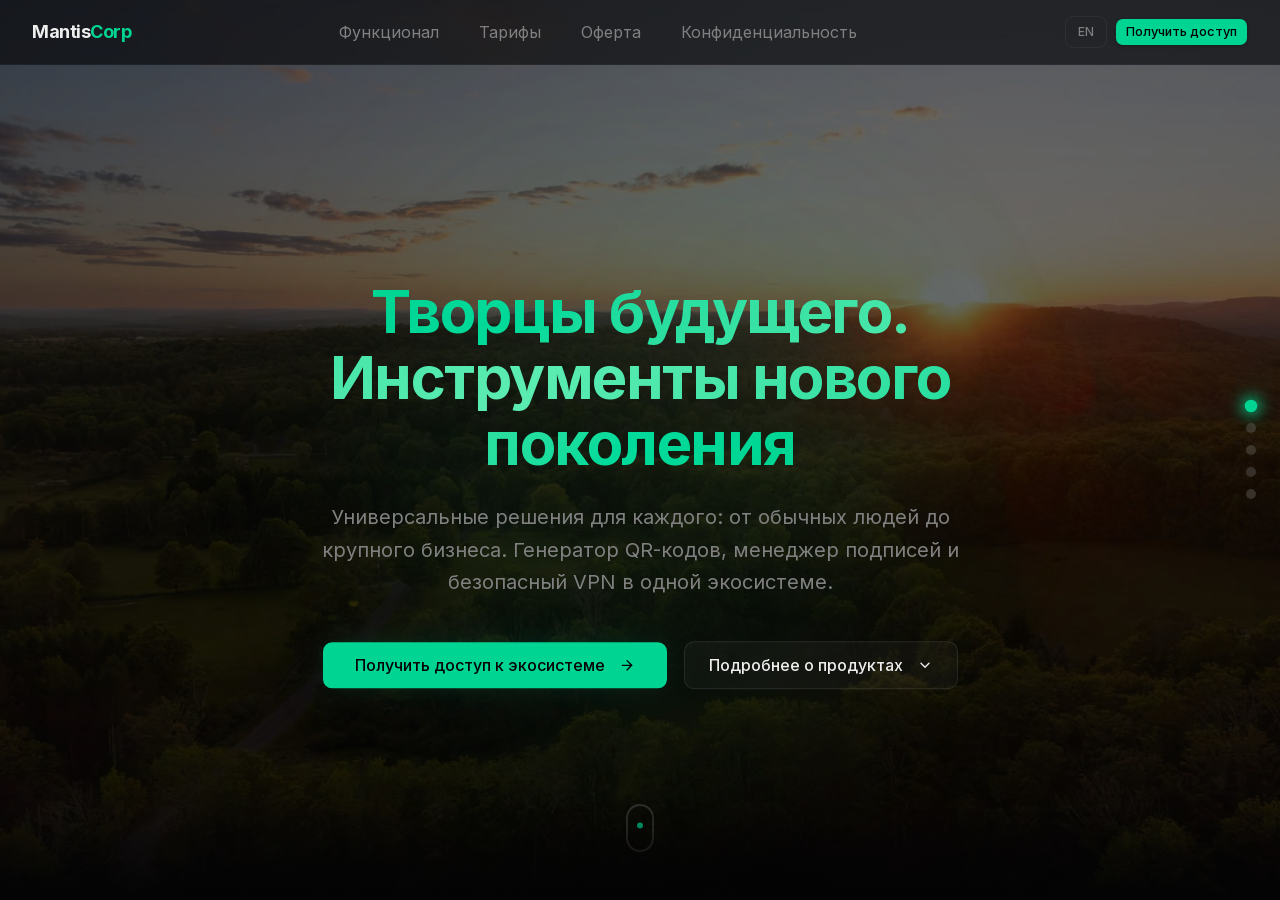
==== commit c98b3c5c: "deploy: underf1n3d/MantisCorpSiteSource@68090ca4ba2c9a623e1a5d191e839564158cb949" ====
--- a/index.html
+++ b/index.html
@@ -1 +1 @@
-<!DOCTYPE html><html lang="ru" class="inter_9024c12c-module__2SQ2Oq__variable geist_mono_8d43a2aa-module__8Li5zG__variable dark h-full antialiased"><head><meta charSet="utf-8"/><meta name="viewport" content="width=device-width, initial-scale=1"/><link rel="preload" href="/_next/static/media/797e433ab948586e-s.p.0r6juujl39pe6.woff2" as="font" crossorigin="" type="font/woff2"/><link rel="preload" href="/_next/static/media/83afe278b6a6bb3c-s.p.2bn3s6zvc0dyp.woff2" as="font" crossorigin="" type="font/woff2"/><link rel="preload" href="/_next/static/media/9c72aa0f40e4eef8-s.p.1y4-pdgsjb-pw.woff2" as="font" crossorigin="" type="font/woff2"/><link rel="preload" as="image" href="/visa.png"/><link rel="preload" as="image" href="/mastercard.png"/><link rel="preload" as="image" href="/mir.png"/><link rel="stylesheet" href="/_next/static/chunks/1en-j57ysam_8.css" data-precedence="next"/><link rel="stylesheet" href="/_next/static/chunks/22r45i7cmhs_4.css" data-precedence="next"/><link rel="preload" as="script" fetchPriority="low" href="/_next/static/chunks/3z5q_p4msz2ha.js"/><script src="/_next/static/chunks/15orcrkp-_9ct.js" async=""></script><script src="/_next/static/chunks/2nykiepra7i1k.js" async=""></script><script src="/_next/static/chunks/0y-qmi6py9vt0.js" async=""></script><script src="/_next/static/chunks/turbopack-1_6kmb9wb6nxy.js" async=""></script><script src="/_next/static/chunks/10d0s-xpmxx40.js" async=""></script><script src="/_next/static/chunks/19gswa29p7fza.js" async=""></script><script src="/_next/static/chunks/14mrh2-p_w84d.js" async=""></script><script src="/_next/static/chunks/18kc-ag6fx193.js" async=""></script><script src="/_next/static/chunks/3o90p_f0_95gt.js" async=""></script><meta name="next-size-adjust" content=""/><title>MantisCorp — Экосистема цифровых утилит</title><meta name="description" content="Профессиональные инструменты для бизнеса: генератор QR-кодов, менеджер цифровых подписей и защищённое VPN-соединение."/><meta property="og:title" content="MantisCorp — Экосистема цифровых утилит"/><meta property="og:description" content="Три инструмента в единой экосистеме: QR-коды, цифровые подписи и VPN."/><meta property="og:locale" content="ru_RU"/><meta property="og:type" content="website"/><meta name="twitter:card" content="summary"/><meta name="twitter:title" content="MantisCorp — Экосистема цифровых утилит"/><meta name="twitter:description" content="Три инструмента в единой экосистеме: QR-коды, цифровые подписи и VPN."/><link rel="icon" href="/icon.svg?icon.3vuc0gk001-s3.svg" sizes="any" type="image/svg+xml"/><script src="/_next/static/chunks/0cz1d0mv5g_q7.js" noModule=""></script></head><body class="min-h-full flex flex-col"><div hidden=""><!--$--><!--/$--></div><header class="fixed top-0 left-0 right-0 z-50 w-full border-b border-border/40 bg-background/80 backdrop-blur-xl supports-[backdrop-filter]:bg-background/60"><div class="mx-auto flex h-16 max-w-7xl items-center justify-between px-4 sm:px-6 lg:px-8"><a class="flex items-center gap-2 group" id="navbar-logo" href="/"><span class="text-lg font-bold tracking-tight">Mantis<span class="text-primary">Corp</span></span></a><nav class="hidden md:flex items-center gap-1" id="navbar-desktop"><a href="#features" class="px-3 py-2 text-sm text-muted-foreground hover:text-foreground transition-colors rounded-md hover:bg-accent/50">Функционал</a><a href="#pricing" class="px-3 py-2 text-sm text-muted-foreground hover:text-foreground transition-colors rounded-md hover:bg-accent/50">Тарифы</a><a class="px-3 py-2 text-sm text-muted-foreground hover:text-foreground transition-colors rounded-md hover:bg-accent/50" href="/offer/">Оферта</a><a class="px-3 py-2 text-sm text-muted-foreground hover:text-foreground transition-colors rounded-md hover:bg-accent/50" href="/privacy/">Конфиденциальность</a></nav><div class="flex items-center gap-2"><button class="hidden sm:flex h-8 px-3 items-center justify-center rounded-md border border-border/60 text-xs font-medium text-muted-foreground hover:text-foreground hover:border-primary/40 transition-all" id="language-switcher">EN</button><button type="button" tabindex="0" data-slot="button" id="navbar-cta" class="group/button shrink-0 items-center justify-center border border-transparent bg-clip-padding font-medium whitespace-nowrap transition-all outline-none select-none focus-visible:border-ring focus-visible:ring-3 focus-visible:ring-ring/50 active:not-aria-[haspopup]:translate-y-px disabled:pointer-events-none disabled:opacity-50 aria-invalid:border-destructive aria-invalid:ring-3 aria-invalid:ring-destructive/20 dark:aria-invalid:border-destructive/50 dark:aria-invalid:ring-destructive/40 [&amp;_svg]:pointer-events-none [&amp;_svg]:shrink-0 h-7 gap-1 rounded-[min(var(--radius-md),12px)] px-2.5 text-[0.8rem] in-data-[slot=button-group]:rounded-lg has-data-[icon=inline-end]:pr-1.5 has-data-[icon=inline-start]:pl-1.5 [&amp;_svg:not([class*=&#x27;size-&#x27;])]:size-3.5 hidden sm:inline-flex bg-primary text-primary-foreground hover:bg-primary/90 shadow-sm">Получить доступ</button><button class="md:hidden p-2 text-muted-foreground hover:text-foreground" id="mobile-menu-toggle"><svg xmlns="http://www.w3.org/2000/svg" width="24" height="24" viewBox="0 0 24 24" fill="none" stroke="currentColor" stroke-width="2" stroke-linecap="round" stroke-linejoin="round" class="lucide lucide-menu h-5 w-5" aria-hidden="true"><path d="M4 5h16"></path><path d="M4 12h16"></path><path d="M4 19h16"></path></svg></button></div></div></header><main class="flex-1"><div class="h-screen w-full overflow-hidden bg-background relative"><div class="swiper w-full h-full"><div class="swiper-wrapper"><div class="swiper-slide w-full h-full" data-hash="hero"><div class="slide-scroll w-full h-full flex flex-col overflow-y-auto overflow-x-hidden scrollbar-hide"><section class="relative overflow-hidden w-full min-h-full flex flex-col justify-center items-center pt-20 sm:pt-24 pb-8"><div class="absolute inset-0 bg-cover bg-center pointer-events-none" style="background-image:url(&#x27;/bg/hero.jpg&#x27;)"></div><div class="absolute inset-0 bg-background/60 pointer-events-none"></div><div class="absolute top-1/2 left-1/2 -translate-x-1/2 -translate-y-1/2 w-[600px] h-[600px] rounded-full bg-primary/5 blur-[90px] animate-glow-pulse pointer-events-none"></div><div class="absolute top-1/4 right-1/4 w-[300px] h-[300px] rounded-full bg-primary/3 blur-[80px] animate-glow-pulse [animation-delay:1.5s] pointer-events-none"></div><div class="relative mx-auto max-w-7xl px-4 sm:px-6 lg:px-8 w-full"><div class="mx-auto max-w-3xl text-center"><h1 class="text-4xl sm:text-5xl lg:text-6xl font-bold tracking-tight leading-[1.1] mb-6" style="opacity:0;transform:translateY(20px)"><span class="text-gradient">Творцы будущего. Инструменты нового поколения</span></h1><p class="text-lg sm:text-xl text-muted-foreground leading-relaxed mb-10 max-w-2xl mx-auto" style="opacity:0;transform:translateY(20px)">Универсальные решения для каждого: от обычных людей до крупного бизнеса. Генератор QR-кодов, менеджер подписей и безопасный VPN в одной экосистеме.</p><div class="flex flex-col sm:flex-row items-center justify-center gap-4" style="opacity:0;transform:translateY(20px)"><a href="#pricing"><button type="button" tabindex="0" data-slot="button" id="hero-cta" class="group/button inline-flex shrink-0 items-center justify-center rounded-lg border border-transparent bg-clip-padding whitespace-nowrap transition-all outline-none select-none focus-visible:border-ring focus-visible:ring-3 focus-visible:ring-ring/50 active:not-aria-[haspopup]:translate-y-px disabled:pointer-events-none disabled:opacity-50 aria-invalid:border-destructive aria-invalid:ring-3 aria-invalid:ring-destructive/20 dark:aria-invalid:border-destructive/50 dark:aria-invalid:ring-destructive/40 [&amp;_svg]:pointer-events-none [&amp;_svg]:shrink-0 [&amp;_svg:not([class*=&#x27;size-&#x27;])]:size-4 gap-1.5 has-data-[icon=inline-end]:pr-2 has-data-[icon=inline-start]:pl-2 bg-primary text-primary-foreground hover:bg-primary/90 shadow-lg glow-emerald-sm px-8 h-12 text-base font-medium">Получить доступ к экосистеме<svg xmlns="http://www.w3.org/2000/svg" width="24" height="24" viewBox="0 0 24 24" fill="none" stroke="currentColor" stroke-width="2" stroke-linecap="round" stroke-linejoin="round" class="lucide lucide-arrow-right ml-2 h-4 w-4" aria-hidden="true"><path d="M5 12h14"></path><path d="m12 5 7 7-7 7"></path></svg></button></a><a href="#features"><button type="button" tabindex="0" data-slot="button" class="group/button inline-flex shrink-0 items-center justify-center rounded-lg border bg-clip-padding whitespace-nowrap outline-none select-none focus-visible:border-ring focus-visible:ring-3 focus-visible:ring-ring/50 active:not-aria-[haspopup]:translate-y-px disabled:pointer-events-none disabled:opacity-50 aria-invalid:border-destructive aria-invalid:ring-3 aria-invalid:ring-destructive/20 dark:aria-invalid:border-destructive/50 dark:aria-invalid:ring-destructive/40 [&amp;_svg]:pointer-events-none [&amp;_svg]:shrink-0 [&amp;_svg:not([class*=&#x27;size-&#x27;])]:size-4 bg-background hover:text-foreground aria-expanded:bg-muted aria-expanded:text-foreground dark:border-input dark:bg-input/30 dark:hover:bg-input/50 gap-1.5 has-data-[icon=inline-end]:pr-2 has-data-[icon=inline-start]:pl-2 border-border/60 hover:border-primary/40 hover:bg-primary/5 h-12 px-6 text-base font-medium transition-colors">Подробнее о продуктах<svg xmlns="http://www.w3.org/2000/svg" width="24" height="24" viewBox="0 0 24 24" fill="none" stroke="currentColor" stroke-width="2" stroke-linecap="round" stroke-linejoin="round" class="lucide lucide-chevron-down ml-2 h-4 w-4" aria-hidden="true"><path d="m6 9 6 6 6-6"></path></svg></button></a></div></div></div><div class="absolute bottom-10 left-1/2 -translate-x-1/2 flex flex-col items-center text-muted-foreground/50 pointer-events-none" style="opacity:0"><div class="w-7 h-12 border-2 border-muted-foreground/30 rounded-full flex justify-center p-1.5 mb-2 relative"><div class="w-1.5 h-1.5 bg-primary/80 rounded-full"></div></div></div><div class="absolute bottom-0 left-0 right-0 h-24 bg-gradient-to-t from-background to-transparent pointer-events-none"></div></section></div></div><div class="swiper-slide w-full h-full" data-hash="features"><div class="slide-scroll w-full h-full flex flex-col overflow-y-auto overflow-x-hidden scrollbar-hide"><section class="relative w-full min-h-full flex flex-col justify-start pt-20 sm:pt-24 pb-8"><div class="absolute inset-0 bg-cover bg-center pointer-events-none" style="background-image:url(&#x27;/bg/features.jpg&#x27;)"></div><div class="absolute inset-0 bg-background/[0.78] pointer-events-none"></div><div class="relative mx-auto max-w-7xl px-4 sm:px-6 lg:px-8 w-full"><div class="mx-auto max-w-2xl text-center mb-2 sm:mb-4" style="opacity:0;transform:translateY(20px)"><div class="inline-flex items-center gap-2 rounded-full border border-primary/20 bg-primary/5 px-3 py-1 sm:px-4 sm:py-1 fluid-badge font-medium text-primary mb-2 sm:mb-4">Возможности</div><h2 class="text-xl sm:text-3xl font-bold tracking-tight mb-1 sm:mb-3">Инструменты, которые работают на вас</h2><p class="text-sm sm:text-base text-muted-foreground">Каждый компонент экосистемы MantisCorp разработан для максимальной продуктивности.</p></div><div class="relative max-w-xl mx-auto"><button class="absolute left-0 sm:-left-14 top-1/2 -translate-y-1/2 z-20 hidden sm:flex h-8 w-8 sm:h-10 sm:w-10 items-center justify-center rounded-full border border-border/60 bg-card/80 backdrop-blur-sm text-muted-foreground opacity-40 hover:opacity-100 hover:text-primary hover:border-primary/40 hover:bg-card transition-all duration-300 shadow-lg cursor-pointer" aria-label="Previous"><svg xmlns="http://www.w3.org/2000/svg" width="24" height="24" viewBox="0 0 24 24" fill="none" stroke="currentColor" stroke-width="2" stroke-linecap="round" stroke-linejoin="round" class="lucide lucide-chevron-left h-4 w-4 sm:h-5 sm:w-5" aria-hidden="true"><path d="m15 18-6-6 6-6"></path></svg></button><button class="absolute right-0 sm:-right-14 top-1/2 -translate-y-1/2 z-20 hidden sm:flex h-8 w-8 sm:h-10 sm:w-10 items-center justify-center rounded-full border border-border/60 bg-card/80 backdrop-blur-sm text-muted-foreground opacity-40 hover:opacity-100 hover:text-primary hover:border-primary/40 hover:bg-card transition-all duration-300 shadow-lg cursor-pointer" aria-label="Next"><svg xmlns="http://www.w3.org/2000/svg" width="24" height="24" viewBox="0 0 24 24" fill="none" stroke="currentColor" stroke-width="2" stroke-linecap="round" stroke-linejoin="round" class="lucide lucide-chevron-right h-4 w-4 sm:h-5 sm:w-5" aria-hidden="true"><path d="m9 18 6-6-6-6"></path></svg></button><div class="overflow-hidden rounded-2xl px-2 sm:px-0 flex items-stretch min-h-[320px] sm:min-h-[440px]"><div class="w-full h-full cursor-grab active:cursor-grabbing" draggable="false" style="opacity:1;transform:none;-webkit-touch-callout:none;-webkit-user-select:none;user-select:none;touch-action:pan-y"><div data-slot="card" data-size="default" class="group/card gap-(--card-spacing) rounded-xl py-(--card-spacing) text-sm text-card-foreground ring-1 ring-foreground/10 [--card-spacing:--spacing(4)] has-data-[slot=card-footer]:pb-0 has-[&gt;img:first-child]:pt-0 data-[size=sm]:[--card-spacing:--spacing(3)] data-[size=sm]:has-data-[slot=card-footer]:pb-0 *:[img:first-child]:rounded-t-xl *:[img:last-child]:rounded-b-xl w-full h-full flex flex-col group/card relative border-border/40 bg-card/60 hover:border-primary/30 hover:bg-card/80 transition-colors duration-300 hover:shadow-lg hover:shadow-primary/5 overflow-hidden" id="feature-card-vpn"><div data-slot="card-content" class="p-4 sm:p-8 flex-1 flex flex-col justify-center"><div class="mb-3 sm:mb-5 flex h-10 w-10 sm:h-12 sm:w-12 items-center justify-center rounded-xl bg-primary/10 border border-primary/20 group-hover/card:bg-primary/15 group-hover/card:border-primary/30 transition-all duration-300"><svg xmlns="http://www.w3.org/2000/svg" width="24" height="24" viewBox="0 0 24 24" fill="none" stroke="currentColor" stroke-width="2" stroke-linecap="round" stroke-linejoin="round" class="lucide lucide-shield-check h-5 w-5 sm:h-6 sm:w-6 text-primary" aria-hidden="true"><path d="M20 13c0 5-3.5 7.5-7.66 8.95a1 1 0 0 1-.67-.01C7.5 20.5 4 18 4 13V6a1 1 0 0 1 1-1c2 0 4.5-1.2 6.24-2.72a1.17 1.17 0 0 1 1.52 0C14.51 3.81 17 5 19 5a1 1 0 0 1 1 1z"></path><path d="m9 12 2 2 4-4"></path></svg></div><h3 class="text-lg sm:text-xl font-semibold mb-1 sm:mb-3">MantisVPN</h3><p class="text-xs sm:text-sm text-muted-foreground leading-relaxed mb-3 sm:mb-5">Протокол безопасного сетевого доступа (VPN) с шифрованием корпоративного уровня, высокой скоростью и защитой от утечек данных.</p><ul class="space-y-1 sm:space-y-2.5"><li class="flex items-start gap-2 sm:gap-2.5 text-xs sm:text-sm text-muted-foreground"><svg xmlns="http://www.w3.org/2000/svg" width="24" height="24" viewBox="0 0 24 24" fill="none" stroke="currentColor" stroke-width="2" stroke-linecap="round" stroke-linejoin="round" class="lucide lucide-check h-3 w-3 sm:h-4 sm:w-4 text-primary mt-0.5 shrink-0" aria-hidden="true"><path d="M20 6 9 17l-5-5"></path></svg><span>Шифрование AES-256</span></li><li class="flex items-start gap-2 sm:gap-2.5 text-xs sm:text-sm text-muted-foreground"><svg xmlns="http://www.w3.org/2000/svg" width="24" height="24" viewBox="0 0 24 24" fill="none" stroke="currentColor" stroke-width="2" stroke-linecap="round" stroke-linejoin="round" class="lucide lucide-check h-3 w-3 sm:h-4 sm:w-4 text-primary mt-0.5 shrink-0" aria-hidden="true"><path d="M20 6 9 17l-5-5"></path></svg><span>Серверы в 6+ странах</span></li><li class="flex items-start gap-2 sm:gap-2.5 text-xs sm:text-sm text-muted-foreground"><svg xmlns="http://www.w3.org/2000/svg" width="24" height="24" viewBox="0 0 24 24" fill="none" stroke="currentColor" stroke-width="2" stroke-linecap="round" stroke-linejoin="round" class="lucide lucide-check h-3 w-3 sm:h-4 sm:w-4 text-primary mt-0.5 shrink-0" aria-hidden="true"><path d="M20 6 9 17l-5-5"></path></svg><span>Защита от утечек DNS/IP</span></li><li class="flex items-start gap-2 sm:gap-2.5 text-xs sm:text-sm text-muted-foreground"><svg xmlns="http://www.w3.org/2000/svg" width="24" height="24" viewBox="0 0 24 24" fill="none" stroke="currentColor" stroke-width="2" stroke-linecap="round" stroke-linejoin="round" class="lucide lucide-check h-3 w-3 sm:h-4 sm:w-4 text-primary mt-0.5 shrink-0" aria-hidden="true"><path d="M20 6 9 17l-5-5"></path></svg><span>Без ограничения скорости</span></li></ul><div class="mt-3 sm:mt-6 flex flex-wrap items-center gap-2 sm:gap-3"><a href="https://t.me/mantis_vpn_bot" target="_blank" rel="noopener noreferrer" class="inline-flex items-center gap-1.5 sm:gap-2 rounded-xl bg-primary hover:bg-primary/90 text-primary-foreground font-semibold px-4 py-2 sm:px-6 sm:py-2.5 text-xs sm:text-sm shadow-lg shadow-primary/20 transition-all hover:scale-105 active:scale-95">Перейти<svg xmlns="http://www.w3.org/2000/svg" width="24" height="24" viewBox="0 0 24 24" fill="none" stroke="currentColor" stroke-width="2" stroke-linecap="round" stroke-linejoin="round" class="lucide lucide-external-link h-3 w-3 sm:h-4 sm:w-4" aria-hidden="true"><path d="M15 3h6v6"></path><path d="M10 14 21 3"></path><path d="M18 13v6a2 2 0 0 1-2 2H5a2 2 0 0 1-2-2V8a2 2 0 0 1 2-2h6"></path></svg></a><a href="https://t.me/mantis_supportt" target="_blank" rel="noopener noreferrer" class="inline-flex items-center gap-1.5 sm:gap-2 rounded-xl border border-border/60 bg-transparent hover:bg-primary/5 hover:border-primary/40 hover:text-primary text-muted-foreground font-semibold px-4 py-2 sm:px-6 sm:py-2.5 text-xs sm:text-sm transition-all hover:scale-105 active:scale-95"><svg xmlns="http://www.w3.org/2000/svg" width="24" height="24" viewBox="0 0 24 24" fill="none" stroke="currentColor" stroke-width="2" stroke-linecap="round" stroke-linejoin="round" class="lucide lucide-headphones h-3 w-3 sm:h-4 sm:w-4" aria-hidden="true"><path d="M3 14h3a2 2 0 0 1 2 2v3a2 2 0 0 1-2 2H5a2 2 0 0 1-2-2v-7a9 9 0 0 1 18 0v7a2 2 0 0 1-2 2h-1a2 2 0 0 1-2-2v-3a2 2 0 0 1 2-2h3"></path></svg>Поддержка</a></div></div></div></div></div><div class="flex justify-center gap-1.5 sm:gap-2 mt-2 sm:mt-5"><button class="h-2 rounded-full transition-all duration-300 cursor-pointer w-6 bg-primary" aria-label="Slide 1"></button><button class="h-2 rounded-full transition-all duration-300 cursor-pointer w-2 bg-muted-foreground/30 hover:bg-muted-foreground/50" aria-label="Slide 2"></button><button class="h-2 rounded-full transition-all duration-300 cursor-pointer w-2 bg-muted-foreground/30 hover:bg-muted-foreground/50" aria-label="Slide 3"></button></div></div></div></section></div></div><div class="swiper-slide w-full h-full" data-hash="pricing"><div class="slide-scroll w-full h-full flex flex-col overflow-y-auto overflow-x-hidden scrollbar-hide"><section class="relative w-full min-h-full flex flex-col justify-start pt-20 sm:pt-24 pb-8"><div class="absolute inset-0 bg-cover bg-center pointer-events-none" style="background-image:url(&#x27;/bg/pricing.jpg&#x27;)"></div><div class="absolute inset-0 bg-background/[0.82] pointer-events-none"></div><div class="absolute inset-0 bg-gradient-to-b from-transparent via-primary/[0.02] to-transparent"></div><div class="relative mx-auto max-w-7xl px-4 sm:px-6 lg:px-8 w-full"><div class="mx-auto max-w-3xl text-center mb-3 sm:mb-10" style="opacity:0;transform:translateY(20px)"><div class="inline-flex items-center gap-2 rounded-full border border-primary/20 bg-primary/5 px-3 py-1 sm:px-4 sm:py-1 fluid-badge font-medium text-primary mb-2 sm:mb-4">Тарифы</div><h2 class="text-xl sm:text-3xl lg:text-4xl font-bold tracking-tight mb-1 sm:mb-4">Стоимость по запросу</h2><p class="text-sm sm:text-base text-muted-foreground">Мы подбираем индивидуальные условия под каждого клиента. Свяжитесь с нами, чтобы получить персональное предложение.</p></div><div class="grid grid-cols-1 lg:grid-cols-2 gap-3 sm:gap-6 max-w-5xl mx-auto"><div class="flex flex-col justify-center" style="opacity:0;transform:translateX(-20px)"><p class="text-muted-foreground leading-relaxed text-sm sm:text-base mb-3 sm:mb-6">Каждый бизнес уникален — поэтому мы не используем фиксированные тарифы. Наша команда проанализирует ваши задачи, предложит оптимальный набор инструментов и рассчитает стоимость, которая будет соответствовать именно вашим потребностям. Вы платите только за то, что действительно используете.</p><div class="flex flex-col items-center"><a href="mailto:mantis@huesos.pro"><button type="button" tabindex="0" data-slot="button" class="group/button inline-flex shrink-0 items-center justify-center border border-transparent bg-clip-padding whitespace-nowrap outline-none select-none focus-visible:border-ring focus-visible:ring-3 focus-visible:ring-ring/50 active:not-aria-[haspopup]:translate-y-px disabled:pointer-events-none disabled:opacity-50 aria-invalid:border-destructive aria-invalid:ring-3 aria-invalid:ring-destructive/20 dark:aria-invalid:border-destructive/50 dark:aria-invalid:ring-destructive/40 [&amp;_svg]:pointer-events-none [&amp;_svg]:shrink-0 [&amp;_svg:not([class*=&#x27;size-&#x27;])]:size-4 gap-1.5 has-data-[icon=inline-end]:pr-2 has-data-[icon=inline-start]:pl-2 bg-primary hover:bg-primary/90 text-primary-foreground font-semibold px-5 sm:px-8 h-10 sm:h-12 text-sm sm:text-base rounded-xl shadow-lg shadow-primary/20 glow-emerald transition-transform hover:scale-105 active:scale-95"><svg xmlns="http://www.w3.org/2000/svg" width="24" height="24" viewBox="0 0 24 24" fill="none" stroke="currentColor" stroke-width="2" stroke-linecap="round" stroke-linejoin="round" class="lucide lucide-mail mr-2 sm:mr-2.5 h-3.5 w-3.5 sm:h-4 sm:w-4" aria-hidden="true"><path d="m22 7-8.991 5.727a2 2 0 0 1-2.009 0L2 7"></path><rect x="2" y="4" width="20" height="16" rx="2"></rect></svg>Связаться с нами</button></a><p class="text-xs text-muted-foreground mt-3">Мы ответим в течение 24 часов.</p></div></div><div style="opacity:0;transform:translateX(20px)"><div data-slot="card" data-size="default" class="group/card flex flex-col gap-(--card-spacing) overflow-hidden rounded-xl py-(--card-spacing) text-sm text-card-foreground ring-1 ring-foreground/10 [--card-spacing:--spacing(4)] has-data-[slot=card-footer]:pb-0 has-[&gt;img:first-child]:pt-0 data-[size=sm]:[--card-spacing:--spacing(3)] data-[size=sm]:has-data-[slot=card-footer]:pb-0 *:[img:first-child]:rounded-t-xl *:[img:last-child]:rounded-b-xl border-border/40 bg-card/50 backdrop-blur-sm"><div data-slot="card-content" class="p-4 sm:p-8"><ul class="space-y-2 sm:space-y-4"><li class="flex items-start gap-2.5 sm:gap-3 text-xs sm:text-sm text-muted-foreground" style="opacity:0;transform:translateX(10px)"><div class="flex h-5 w-5 shrink-0 items-center justify-center rounded-full bg-primary/15 border border-primary/20 mt-0.5"><svg xmlns="http://www.w3.org/2000/svg" width="24" height="24" viewBox="0 0 24 24" fill="none" stroke="currentColor" stroke-width="2" stroke-linecap="round" stroke-linejoin="round" class="lucide lucide-check h-3 w-3 text-primary" aria-hidden="true"><path d="M20 6 9 17l-5-5"></path></svg></div><span>Индивидуальный расчёт под ваши задачи</span></li><li class="flex items-start gap-2.5 sm:gap-3 text-xs sm:text-sm text-muted-foreground" style="opacity:0;transform:translateX(10px)"><div class="flex h-5 w-5 shrink-0 items-center justify-center rounded-full bg-primary/15 border border-primary/20 mt-0.5"><svg xmlns="http://www.w3.org/2000/svg" width="24" height="24" viewBox="0 0 24 24" fill="none" stroke="currentColor" stroke-width="2" stroke-linecap="round" stroke-linejoin="round" class="lucide lucide-check h-3 w-3 text-primary" aria-hidden="true"><path d="M20 6 9 17l-5-5"></path></svg></div><span>Гибкие условия оплаты</span></li><li class="flex items-start gap-2.5 sm:gap-3 text-xs sm:text-sm text-muted-foreground" style="opacity:0;transform:translateX(10px)"><div class="flex h-5 w-5 shrink-0 items-center justify-center rounded-full bg-primary/15 border border-primary/20 mt-0.5"><svg xmlns="http://www.w3.org/2000/svg" width="24" height="24" viewBox="0 0 24 24" fill="none" stroke="currentColor" stroke-width="2" stroke-linecap="round" stroke-linejoin="round" class="lucide lucide-check h-3 w-3 text-primary" aria-hidden="true"><path d="M20 6 9 17l-5-5"></path></svg></div><span>Бесплатная консультация перед началом</span></li><li class="flex items-start gap-2.5 sm:gap-3 text-xs sm:text-sm text-muted-foreground" style="opacity:0;transform:translateX(10px)"><div class="flex h-5 w-5 shrink-0 items-center justify-center rounded-full bg-primary/15 border border-primary/20 mt-0.5"><svg xmlns="http://www.w3.org/2000/svg" width="24" height="24" viewBox="0 0 24 24" fill="none" stroke="currentColor" stroke-width="2" stroke-linecap="round" stroke-linejoin="round" class="lucide lucide-check h-3 w-3 text-primary" aria-hidden="true"><path d="M20 6 9 17l-5-5"></path></svg></div><span>Полный доступ ко всем инструментам экосистемы</span></li><li class="flex items-start gap-2.5 sm:gap-3 text-xs sm:text-sm text-muted-foreground" style="opacity:0;transform:translateX(10px)"><div class="flex h-5 w-5 shrink-0 items-center justify-center rounded-full bg-primary/15 border border-primary/20 mt-0.5"><svg xmlns="http://www.w3.org/2000/svg" width="24" height="24" viewBox="0 0 24 24" fill="none" stroke="currentColor" stroke-width="2" stroke-linecap="round" stroke-linejoin="round" class="lucide lucide-check h-3 w-3 text-primary" aria-hidden="true"><path d="M20 6 9 17l-5-5"></path></svg></div><span>Приоритетная техническая поддержка</span></li><li class="flex items-start gap-2.5 sm:gap-3 text-xs sm:text-sm text-muted-foreground" style="opacity:0;transform:translateX(10px)"><div class="flex h-5 w-5 shrink-0 items-center justify-center rounded-full bg-primary/15 border border-primary/20 mt-0.5"><svg xmlns="http://www.w3.org/2000/svg" width="24" height="24" viewBox="0 0 24 24" fill="none" stroke="currentColor" stroke-width="2" stroke-linecap="round" stroke-linejoin="round" class="lucide lucide-check h-3 w-3 text-primary" aria-hidden="true"><path d="M20 6 9 17l-5-5"></path></svg></div><span>Персональный менеджер</span></li></ul></div></div></div></div></div></section></div></div><div class="swiper-slide w-full h-full" data-hash="about"><div class="slide-scroll w-full h-full flex flex-col overflow-y-auto overflow-x-hidden scrollbar-hide"><section class="relative pt-20 sm:pt-24 pb-8 w-full flex flex-col justify-start items-center min-h-full"><div class="absolute inset-0 bg-cover bg-center pointer-events-none" style="background-image:url(&#x27;/bg/about.jpg&#x27;)"></div><div class="absolute inset-0 bg-background/[0.82] pointer-events-none"></div><div class="relative mx-auto max-w-7xl px-4 sm:px-6 lg:px-8 w-full"><div class="mx-auto max-w-2xl text-center mb-3 sm:mb-6" style="opacity:0;transform:translateY(20px)"><div class="inline-flex items-center gap-2 rounded-full border border-primary/20 bg-primary/5 px-2.5 py-1 sm:px-4 sm:py-1.5 fluid-badge font-medium text-primary mb-1.5 sm:mb-6">О компании</div><h2 class="fluid-h2 font-bold tracking-tight mb-1.5 sm:mb-4 leading-tight">MantisCorp</h2><p class="fluid-body text-muted-foreground leading-relaxed">MantisCorp — это экосистема цифровых утилит, созданная для всех: от обычных людей до крупного бизнеса. Мы — творцы будущего, предоставляющие профессиональные инструменты для безопасности, удобства и продуктивности в вашей повседневной и рабочей рутине.</p></div><div class="relative max-w-3xl mx-auto mb-4 sm:mb-6" style="opacity:0;transform:scale(0.95)"><div class="absolute -inset-px rounded-2xl bg-gradient-to-r from-primary/30 via-emerald-500/20 to-primary/30 opacity-50 blur-md"></div><div class="relative rounded-2xl border border-white/10 bg-card/60 backdrop-blur-2xl px-4 py-3 sm:px-8 sm:py-5 text-center shadow-xl overflow-hidden"><div class="absolute inset-0 bg-gradient-to-b from-white/5 to-transparent opacity-50"></div><p class="relative z-10 fluid-body font-medium text-foreground leading-relaxed italic">“<!-- -->Наша миссия — сделать цифровые инструменты доступными, безопасными и интуитивно понятными для каждого.<!-- -->”</p></div></div><div class="grid grid-cols-1 sm:grid-cols-3 gap-2 sm:gap-5 max-w-3xl mx-auto"><div class="group relative rounded-xl sm:rounded-2xl border border-border/40 bg-card/50 backdrop-blur-sm p-2.5 sm:p-6 flex flex-row sm:flex-col items-center text-left sm:text-center gap-3 sm:gap-0 hover:border-primary/30 hover:bg-card/80 transition-all duration-300 hover:shadow-lg hover:shadow-primary/5 hover:-translate-y-1" style="opacity:0;transform:translateY(25px)"><div class="shrink-0 sm:mx-auto mb-0 sm:mb-4 flex h-9 w-9 sm:h-12 sm:w-12 items-center justify-center rounded-xl bg-primary/10 border border-primary/20 group-hover:bg-primary/15 group-hover:border-primary/30 transition-all duration-300"><svg xmlns="http://www.w3.org/2000/svg" width="24" height="24" viewBox="0 0 24 24" fill="none" stroke="currentColor" stroke-width="2" stroke-linecap="round" stroke-linejoin="round" class="lucide lucide-shield h-4 w-4 sm:h-5 sm:w-5 text-primary" aria-hidden="true"><path d="M20 13c0 5-3.5 7.5-7.66 8.95a1 1 0 0 1-.67-.01C7.5 20.5 4 18 4 13V6a1 1 0 0 1 1-1c2 0 4.5-1.2 6.24-2.72a1.17 1.17 0 0 1 1.52 0C14.51 3.81 17 5 19 5a1 1 0 0 1 1 1z"></path></svg></div><div class="min-w-0"><h3 class="fluid-sm font-semibold mb-0.5 sm:mb-2">Безопасность</h3><p class="fluid-xs text-muted-foreground leading-tight sm:leading-relaxed">Шифрование корпоративного уровня и защита данных в каждом продукте.</p></div></div><div class="group relative rounded-xl sm:rounded-2xl border border-border/40 bg-card/50 backdrop-blur-sm p-2.5 sm:p-6 flex flex-row sm:flex-col items-center text-left sm:text-center gap-3 sm:gap-0 hover:border-primary/30 hover:bg-card/80 transition-all duration-300 hover:shadow-lg hover:shadow-primary/5 hover:-translate-y-1" style="opacity:0;transform:translateY(25px)"><div class="shrink-0 sm:mx-auto mb-0 sm:mb-4 flex h-9 w-9 sm:h-12 sm:w-12 items-center justify-center rounded-xl bg-primary/10 border border-primary/20 group-hover:bg-primary/15 group-hover:border-primary/30 transition-all duration-300"><svg xmlns="http://www.w3.org/2000/svg" width="24" height="24" viewBox="0 0 24 24" fill="none" stroke="currentColor" stroke-width="2" stroke-linecap="round" stroke-linejoin="round" class="lucide lucide-zap h-4 w-4 sm:h-5 sm:w-5 text-primary" aria-hidden="true"><path d="M4 14a1 1 0 0 1-.78-1.63l9.9-10.2a.5.5 0 0 1 .86.46l-1.92 6.02A1 1 0 0 0 13 10h7a1 1 0 0 1 .78 1.63l-9.9 10.2a.5.5 0 0 1-.86-.46l1.92-6.02A1 1 0 0 0 11 14z"></path></svg></div><div class="min-w-0"><h3 class="fluid-sm font-semibold mb-0.5 sm:mb-2">Простота</h3><p class="fluid-xs text-muted-foreground leading-tight sm:leading-relaxed">Интуитивный интерфейс, с которым разберётся каждый — без инструкций.</p></div></div><div class="group relative rounded-xl sm:rounded-2xl border border-border/40 bg-card/50 backdrop-blur-sm p-2.5 sm:p-6 flex flex-row sm:flex-col items-center text-left sm:text-center gap-3 sm:gap-0 hover:border-primary/30 hover:bg-card/80 transition-all duration-300 hover:shadow-lg hover:shadow-primary/5 hover:-translate-y-1" style="opacity:0;transform:translateY(25px)"><div class="shrink-0 sm:mx-auto mb-0 sm:mb-4 flex h-9 w-9 sm:h-12 sm:w-12 items-center justify-center rounded-xl bg-primary/10 border border-primary/20 group-hover:bg-primary/15 group-hover:border-primary/30 transition-all duration-300"><svg xmlns="http://www.w3.org/2000/svg" width="24" height="24" viewBox="0 0 24 24" fill="none" stroke="currentColor" stroke-width="2" stroke-linecap="round" stroke-linejoin="round" class="lucide lucide-heart h-4 w-4 sm:h-5 sm:w-5 text-primary" aria-hidden="true"><path d="M2 9.5a5.5 5.5 0 0 1 9.591-3.676.56.56 0 0 0 .818 0A5.49 5.49 0 0 1 22 9.5c0 2.29-1.5 4-3 5.5l-5.492 5.313a2 2 0 0 1-3 .019L5 15c-1.5-1.5-3-3.2-3-5.5"></path></svg></div><div class="min-w-0"><h3 class="fluid-sm font-semibold mb-0.5 sm:mb-2">Надёжность</h3><p class="fluid-xs text-muted-foreground leading-tight sm:leading-relaxed">Стабильная инфраструктура и круглосуточная поддержка без выходных.</p></div></div></div></div></section></div></div><div class="swiper-slide w-full h-full" data-hash="contact"><div class="slide-scroll w-full h-full flex flex-col overflow-y-auto overflow-x-hidden scrollbar-hide"><div class="flex flex-col w-full min-h-full"><section class="relative pt-20 sm:pt-24 pb-8 w-full flex flex-col justify-center items-center flex-1"><div class="absolute inset-0 bg-cover bg-center pointer-events-none" style="background-image:url(&#x27;/bg/contact.jpg&#x27;)"></div><div class="absolute inset-0 bg-background/[0.83] pointer-events-none"></div><div class="relative mx-auto max-w-7xl px-4 sm:px-6 lg:px-8 w-full"><div class="mx-auto max-w-lg text-center" style="opacity:0;transform:translateY(20px)"><div class="inline-flex items-center gap-2 rounded-full border border-primary/20 bg-primary/5 px-3 py-1 sm:px-4 sm:py-1.5 fluid-badge font-medium text-primary mb-2 sm:mb-6">Контакты</div><h2 class="fluid-h2 font-bold tracking-tight mb-2 sm:mb-4">Свяжитесь с нами</h2><p class="fluid-body text-muted-foreground mb-4 sm:mb-8">По вопросам работы сервиса, возврата средств и технической поддержки обращайтесь по электронной почте.</p><a href="mailto:mantis@huesos.pro" class="inline-flex items-center gap-1.5 sm:gap-2 rounded-lg border border-primary/30 bg-primary/5 px-4 py-2 sm:px-6 sm:py-3 text-xs sm:text-sm font-medium text-primary hover:bg-primary/10 transition-colors" id="contact-email"><svg xmlns="http://www.w3.org/2000/svg" width="24" height="24" viewBox="0 0 24 24" fill="none" stroke="currentColor" stroke-width="2" stroke-linecap="round" stroke-linejoin="round" class="lucide lucide-mail h-3.5 w-3.5 sm:h-4 sm:w-4" aria-hidden="true"><path d="m22 7-8.991 5.727a2 2 0 0 1-2.009 0L2 7"></path><rect x="2" y="4" width="20" height="16" rx="2"></rect></svg>mantis@huesos.pro</a></div></div></section><footer class="border-t border-border/40 bg-background" id="footer"><div class="mx-auto max-w-7xl px-4 sm:px-6 lg:px-8"><div class="grid grid-cols-2 gap-x-4 gap-y-4 py-4 sm:gap-8 sm:py-12 lg:grid-cols-4"><div class="space-y-2 sm:space-y-4 col-span-2 lg:col-span-1"><div class="flex items-center gap-2"><span class="text-base sm:text-lg font-bold tracking-tight">Mantis<span class="text-primary">Corp</span></span></div><p class="fluid-sm text-muted-foreground leading-relaxed">Экосистема цифровых утилит для людей и бизнеса.</p></div><div class="space-y-2 sm:space-y-4"><h3 class="fluid-sm font-semibold">Навигация</h3><ul class="space-y-1 sm:space-y-2.5"><li><a href="#features" class="fluid-xs text-muted-foreground hover:text-foreground transition-colors">Функционал</a></li><li><a href="#pricing" class="fluid-xs text-muted-foreground hover:text-foreground transition-colors">Тарифы</a></li></ul></div><div class="space-y-2 sm:space-y-4"><h3 class="fluid-sm font-semibold">Документы</h3><ul class="space-y-1 sm:space-y-2.5"><li><a class="fluid-xs text-muted-foreground hover:text-foreground transition-colors" id="footer-offer-link" href="/offer/">Публичная оферта</a></li><li><a class="fluid-xs text-muted-foreground hover:text-foreground transition-colors" id="footer-privacy-link" href="/privacy/">Политика конфиденциальности</a></li></ul></div><div class="space-y-2 sm:space-y-4"><h3 class="fluid-sm font-semibold">Контакты</h3><ul class="space-y-1 sm:space-y-2.5"><li><a href="mailto:mantis@huesos.pro" class="fluid-xs text-muted-foreground hover:text-primary transition-colors">mantis@huesos.pro</a></li></ul></div></div><div class="border-t border-border/40 py-4 sm:py-6 flex flex-col sm:flex-row gap-6 justify-between items-start" id="footer-requisites"><div><h4 class="fluid-xs font-medium text-muted-foreground mb-1.5 sm:mb-3">Реквизиты</h4><div class="text-[10px] sm:text-[11px] leading-tight sm:leading-relaxed text-muted-foreground/70 space-y-0 sm:space-y-0.5"><p class="font-semibold text-foreground/80 mb-1">ИП ДОЛЖЕНКО ГЛЕБ КОНСТАНТИНОВИЧ</p><p>Адрес: Россия, Челябинская область, г. Челябинск<!-- --> · <!-- -->Телефон: +7 (980) 022-00-70</p><p>ИНН: 745212388477<!-- --> · <!-- -->ОГРНИП: 326745600035878</p><p>Email: J72043587@GMAIL.COM</p><p>Банк: АО «АЛЬФА-БАНК»</p><p>Р/С: 40802810780180002554<!-- --> · <!-- -->К/С: 30101810200000000593<!-- --> · <!-- -->БИК: 044525593</p></div></div><div class="flex gap-2 sm:gap-3 items-center shrink-0"><div class="bg-white px-2 py-1.5 rounded border border-white/20 flex items-center justify-center"><img src="/visa.png" alt="Visa" class="h-3 sm:h-4 w-auto object-contain"/></div><div class="bg-white px-2 py-1.5 rounded border border-white/20 flex items-center justify-center"><img src="/mastercard.png" alt="Mastercard" class="h-4 sm:h-5 w-auto object-contain"/></div><div class="bg-white px-2 py-1.5 rounded border border-white/20 flex items-center justify-center"><img src="/mir.png" alt="МИР" class="h-2.5 sm:h-3 w-auto mt-0.5 object-contain"/></div></div></div><div class="border-t border-border/40 py-2 sm:py-5"><p class="text-center fluid-xs text-muted-foreground/60">© 2026 MantisCorp. Все права защищены.</p></div></div></footer></div></div></div></div></div><div class="hidden sm:flex flex-col gap-3 fixed right-6 top-1/2 -translate-y-1/2 z-40"><button aria-label="Section 1" class="h-2.5 w-2.5 rounded-full transition-all duration-300 bg-primary scale-125 shadow-[0_0_12px_2px_var(--color-primary)]"></button><button aria-label="Section 2" class="h-2.5 w-2.5 rounded-full transition-all duration-300 bg-muted-foreground/30 hover:bg-muted-foreground/60 hover:scale-110"></button><button aria-label="Section 3" class="h-2.5 w-2.5 rounded-full transition-all duration-300 bg-muted-foreground/30 hover:bg-muted-foreground/60 hover:scale-110"></button><button aria-label="Section 4" class="h-2.5 w-2.5 rounded-full transition-all duration-300 bg-muted-foreground/30 hover:bg-muted-foreground/60 hover:scale-110"></button><button aria-label="Section 5" class="h-2.5 w-2.5 rounded-full transition-all duration-300 bg-muted-foreground/30 hover:bg-muted-foreground/60 hover:scale-110"></button></div></div><!--$--><!--/$--></main><script src="/_next/static/chunks/3z5q_p4msz2ha.js" id="_R_" async=""></script><script>(self.__next_f=self.__next_f||[]).push([0])</script><script>self.__next_f.push([1,"1:\"$Sreact.fragment\"\n2:I[43572,[\"/_next/static/chunks/10d0s-xpmxx40.js\",\"/_next/static/chunks/19gswa29p7fza.js\",\"/_next/static/chunks/14mrh2-p_w84d.js\",\"/_next/static/chunks/18kc-ag6fx193.js\"],\"LanguageProvider\"]\n3:I[2874,[\"/_next/static/chunks/10d0s-xpmxx40.js\",\"/_next/static/chunks/19gswa29p7fza.js\",\"/_next/static/chunks/14mrh2-p_w84d.js\",\"/_next/static/chunks/18kc-ag6fx193.js\"],\"Navbar\"]\n4:I[39756,[\"/_next/static/chunks/10d0s-xpmxx40.js\",\"/_next/static/chunks/19gswa29p7fza.js\",\"/_next/static/chunks/14mrh2-p_w84d.js\",\"/_next/static/chunks/18kc-ag6fx193.js\"],\"default\"]\n5:I[37457,[\"/_next/static/chunks/10d0s-xpmxx40.js\",\"/_next/static/chunks/19gswa29p7fza.js\",\"/_next/static/chunks/14mrh2-p_w84d.js\",\"/_next/static/chunks/18kc-ag6fx193.js\"],\"default\"]\n6:I[35538,[\"/_next/static/chunks/10d0s-xpmxx40.js\",\"/_next/static/chunks/19gswa29p7fza.js\",\"/_next/static/chunks/14mrh2-p_w84d.js\",\"/_next/static/chunks/18kc-ag6fx193.js\"],\"CookieConsent\"]\n7:I[47257,[\"/_next/static/chunks/10d0s-xpmxx40.js\",\"/_next/static/chunks/19gswa29p7fza.js\",\"/_next/static/chunks/14mrh2-p_w84d.js\",\"/_next/static/chunks/18kc-ag6fx193.js\"],\"ClientPageRoot\"]\n8:I[52683,[\"/_next/static/chunks/10d0s-xpmxx40.js\",\"/_next/static/chunks/19gswa29p7fza.js\",\"/_next/static/chunks/14mrh2-p_w84d.js\",\"/_next/static/chunks/18kc-ag6fx193.js\",\"/_next/static/chunks/3o90p_f0_95gt.js\"],\"default\"]\nb:I[97367,[\"/_next/static/chunks/10d0s-xpmxx40.js\",\"/_next/static/chunks/19gswa29p7fza.js\",\"/_next/static/chunks/14mrh2-p_w84d.js\",\"/_next/static/chunks/18kc-ag6fx193.js\"],\"OutletBoundary\"]\nc:\"$Sreact.suspense\"\ne:I[97367,[\"/_next/static/chunks/10d0s-xpmxx40.js\",\"/_next/static/chunks/19gswa29p7fza.js\",\"/_next/static/chunks/14mrh2-p_w84d.js\",\"/_next/static/chunks/18kc-ag6fx193.js\"],\"ViewportBoundary\"]\n10:I[97367,[\"/_next/static/chunks/10d0s-xpmxx40.js\",\"/_next/static/chunks/19gswa29p7fza.js\",\"/_next/static/chunks/14mrh2-p_w84d.js\",\"/_next/static/chunks/18kc-ag6fx193.js\"],\"MetadataBoundary\"]\n12:I[68027,[\"/_next/static/chunks/10d0s-xpmxx40.js\",\"/_next/static/chunks/19gswa29p7fza.js\",\"/_next/static/chunks/14mrh2-p_w84d.js\",\"/_next/static/chunks/18kc-ag6fx193.js\"],\"default\",1]\n:HL[\"/_next/static/chunks/1en-j57ysam_8.css\",\"style\"]\n:HL[\"/_next/static/media/797e433ab948586e-s.p.0r6juujl39pe6.woff2\",\"font\",{\"crossOrigin\":\"\",\"type\":\"font/woff2\"}]\n:HL[\"/_next/static/media/83afe278b6a6bb3c-s.p.2bn3s6zvc0dyp.woff2\",\"font\",{\"crossOrigin\":\"\",\"type\":\"font/woff2\"}]\n:HL[\"/_next/static/media/9c72aa0f40e4eef8-s.p.1y4-pdgsjb-pw.woff2\",\"font\",{\"crossOrigin\":\"\",\"type\":\"font/woff2\"}]\n:HL[\"/_next/static/chunks/22r45i7cmhs_4.css\",\"style\"]\n"])</script><script>self.__next_f.push([1,"0:{\"P\":null,\"c\":[\"\",\"\"],\"q\":\"\",\"i\":false,\"f\":[[[\"\",{\"children\":[\"__PAGE__\",{}]},\"$undefined\",\"$undefined\",16],[[\"$\",\"$1\",\"c\",{\"children\":[[[\"$\",\"link\",\"0\",{\"rel\":\"stylesheet\",\"href\":\"/_next/static/chunks/1en-j57ysam_8.css\",\"precedence\":\"next\",\"crossOrigin\":\"$undefined\",\"nonce\":\"$undefined\"}],[\"$\",\"script\",\"script-0\",{\"src\":\"/_next/static/chunks/10d0s-xpmxx40.js\",\"async\":true,\"nonce\":\"$undefined\"}],[\"$\",\"script\",\"script-1\",{\"src\":\"/_next/static/chunks/19gswa29p7fza.js\",\"async\":true,\"nonce\":\"$undefined\"}],[\"$\",\"script\",\"script-2\",{\"src\":\"/_next/static/chunks/14mrh2-p_w84d.js\",\"async\":true,\"nonce\":\"$undefined\"}],[\"$\",\"script\",\"script-3\",{\"src\":\"/_next/static/chunks/18kc-ag6fx193.js\",\"async\":true,\"nonce\":\"$undefined\"}]],[\"$\",\"html\",null,{\"lang\":\"ru\",\"className\":\"inter_9024c12c-module__2SQ2Oq__variable geist_mono_8d43a2aa-module__8Li5zG__variable dark h-full antialiased\",\"children\":[\"$\",\"body\",null,{\"className\":\"min-h-full flex flex-col\",\"children\":[\"$\",\"$L2\",null,{\"children\":[[\"$\",\"$L3\",null,{}],[\"$\",\"main\",null,{\"className\":\"flex-1\",\"children\":[\"$\",\"$L4\",null,{\"parallelRouterKey\":\"children\",\"error\":\"$undefined\",\"errorStyles\":\"$undefined\",\"errorScripts\":\"$undefined\",\"template\":[\"$\",\"$L5\",null,{}],\"templateStyles\":\"$undefined\",\"templateScripts\":\"$undefined\",\"notFound\":[[[\"$\",\"title\",null,{\"children\":\"404: This page could not be found.\"}],[\"$\",\"div\",null,{\"style\":{\"fontFamily\":\"system-ui,\\\"Segoe UI\\\",Roboto,Helvetica,Arial,sans-serif,\\\"Apple Color Emoji\\\",\\\"Segoe UI Emoji\\\"\",\"height\":\"100vh\",\"textAlign\":\"center\",\"display\":\"flex\",\"flexDirection\":\"column\",\"alignItems\":\"center\",\"justifyContent\":\"center\"},\"children\":[\"$\",\"div\",null,{\"children\":[[\"$\",\"style\",null,{\"dangerouslySetInnerHTML\":{\"__html\":\"body{color:#000;background:#fff;margin:0}.next-error-h1{border-right:1px solid rgba(0,0,0,.3)}@media (prefers-color-scheme:dark){body{color:#fff;background:#000}.next-error-h1{border-right:1px solid rgba(255,255,255,.3)}}\"}}],[\"$\",\"h1\",null,{\"className\":\"next-error-h1\",\"style\":{\"display\":\"inline-block\",\"margin\":\"0 20px 0 0\",\"padding\":\"0 23px 0 0\",\"fontSize\":24,\"fontWeight\":500,\"verticalAlign\":\"top\",\"lineHeight\":\"49px\"},\"children\":404}],[\"$\",\"div\",null,{\"style\":{\"display\":\"inline-block\"},\"children\":[\"$\",\"h2\",null,{\"style\":{\"fontSize\":14,\"fontWeight\":400,\"lineHeight\":\"49px\",\"margin\":0},\"children\":\"This page could not be found.\"}]}]]}]}]],[]],\"forbidden\":\"$undefined\",\"unauthorized\":\"$undefined\"}]}],[\"$\",\"$L6\",null,{}]]}]}]}]]}],{\"children\":[[\"$\",\"$1\",\"c\",{\"children\":[[\"$\",\"$L7\",null,{\"Component\":\"$8\",\"serverProvidedParams\":{\"searchParams\":{},\"params\":{},\"promises\":[\"$@9\",\"$@a\"]}}],[[\"$\",\"link\",\"0\",{\"rel\":\"stylesheet\",\"href\":\"/_next/static/chunks/22r45i7cmhs_4.css\",\"precedence\":\"next\",\"crossOrigin\":\"$undefined\",\"nonce\":\"$undefined\"}],[\"$\",\"script\",\"script-0\",{\"src\":\"/_next/static/chunks/3o90p_f0_95gt.js\",\"async\":true,\"nonce\":\"$undefined\"}]],[\"$\",\"$Lb\",null,{\"children\":[\"$\",\"$c\",null,{\"name\":\"Next.MetadataOutlet\",\"children\":\"$@d\"}]}]]}],{},null,false,null]},null,false,null],[\"$\",\"$1\",\"h\",{\"children\":[null,[\"$\",\"$Le\",null,{\"children\":\"$Lf\"}],[\"$\",\"div\",null,{\"hidden\":true,\"children\":[\"$\",\"$L10\",null,{\"children\":[\"$\",\"$c\",null,{\"name\":\"Next.Metadata\",\"children\":\"$L11\"}]}]}],[\"$\",\"meta\",null,{\"name\":\"next-size-adjust\",\"content\":\"\"}]]}],false]],\"m\":\"$undefined\",\"G\":[\"$12\",[[\"$\",\"link\",\"0\",{\"rel\":\"stylesheet\",\"href\":\"/_next/static/chunks/1en-j57ysam_8.css\",\"precedence\":\"next\",\"crossOrigin\":\"$undefined\",\"nonce\":\"$undefined\"}]]],\"S\":true,\"h\":null,\"s\":\"$undefined\",\"l\":\"$undefined\",\"p\":\"$undefined\",\"d\":\"$undefined\",\"b\":\"7VBIsZ29de34Ne-LR4_u6\"}\n"])</script><script>self.__next_f.push([1,"9:{}\na:\"$0:f:0:1:1:children:0:props:children:0:props:serverProvidedParams:params\"\n"])</script><script>self.__next_f.push([1,"f:[[\"$\",\"meta\",\"0\",{\"charSet\":\"utf-8\"}],[\"$\",\"meta\",\"1\",{\"name\":\"viewport\",\"content\":\"width=device-width, initial-scale=1\"}]]\n"])</script><script>self.__next_f.push([1,"13:I[27201,[\"/_next/static/chunks/10d0s-xpmxx40.js\",\"/_next/static/chunks/19gswa29p7fza.js\",\"/_next/static/chunks/14mrh2-p_w84d.js\",\"/_next/static/chunks/18kc-ag6fx193.js\"],\"IconMark\"]\nd:null\n11:[[\"$\",\"title\",\"0\",{\"children\":\"MantisCorp — Экосистема цифровых утилит\"}],[\"$\",\"meta\",\"1\",{\"name\":\"description\",\"content\":\"Профессиональные инструменты для бизнеса: генератор QR-кодов, менеджер цифровых подписей и защищённое VPN-соединение.\"}],[\"$\",\"meta\",\"2\",{\"property\":\"og:title\",\"content\":\"MantisCorp — Экосистема цифровых утилит\"}],[\"$\",\"meta\",\"3\",{\"property\":\"og:description\",\"content\":\"Три инструмента в единой экосистеме: QR-коды, цифровые подписи и VPN.\"}],[\"$\",\"meta\",\"4\",{\"property\":\"og:locale\",\"content\":\"ru_RU\"}],[\"$\",\"meta\",\"5\",{\"property\":\"og:type\",\"content\":\"website\"}],[\"$\",\"meta\",\"6\",{\"name\":\"twitter:card\",\"content\":\"summary\"}],[\"$\",\"meta\",\"7\",{\"name\":\"twitter:title\",\"content\":\"MantisCorp — Экосистема цифровых утилит\"}],[\"$\",\"meta\",\"8\",{\"name\":\"twitter:description\",\"content\":\"Три инструмента в единой экосистеме: QR-коды, цифровые подписи и VPN.\"}],[\"$\",\"link\",\"9\",{\"rel\":\"icon\",\"href\":\"/icon.svg?icon.3vuc0gk001-s3.svg\",\"sizes\":\"any\",\"type\":\"image/svg+xml\"}],[\"$\",\"$L13\",\"10\",{}]]\n"])</script></body></html>+<!DOCTYPE html><html lang="ru" class="inter_9024c12c-module__2SQ2Oq__variable geist_mono_8d43a2aa-module__8Li5zG__variable dark h-full antialiased"><head><meta charSet="utf-8"/><meta name="viewport" content="width=device-width, initial-scale=1"/><link rel="preload" href="/_next/static/media/797e433ab948586e-s.p.0r6juujl39pe6.woff2" as="font" crossorigin="" type="font/woff2"/><link rel="preload" href="/_next/static/media/83afe278b6a6bb3c-s.p.2bn3s6zvc0dyp.woff2" as="font" crossorigin="" type="font/woff2"/><link rel="preload" href="/_next/static/media/9c72aa0f40e4eef8-s.p.1y4-pdgsjb-pw.woff2" as="font" crossorigin="" type="font/woff2"/><link rel="preload" as="image" href="/visa.png"/><link rel="preload" as="image" href="/mastercard.png"/><link rel="preload" as="image" href="/mir.png"/><link rel="stylesheet" href="/_next/static/chunks/16f0ok71-g35k.css" data-precedence="next"/><link rel="stylesheet" href="/_next/static/chunks/22r45i7cmhs_4.css" data-precedence="next"/><link rel="preload" as="script" fetchPriority="low" href="/_next/static/chunks/3z5q_p4msz2ha.js"/><script src="/_next/static/chunks/15orcrkp-_9ct.js" async=""></script><script src="/_next/static/chunks/2nykiepra7i1k.js" async=""></script><script src="/_next/static/chunks/0y-qmi6py9vt0.js" async=""></script><script src="/_next/static/chunks/turbopack-1_6kmb9wb6nxy.js" async=""></script><script src="/_next/static/chunks/3jseitbd1llq1.js" async=""></script><script src="/_next/static/chunks/19gswa29p7fza.js" async=""></script><script src="/_next/static/chunks/2dpri4b9spteb.js" async=""></script><script src="/_next/static/chunks/14mrh2-p_w84d.js" async=""></script><script src="/_next/static/chunks/3o90p_f0_95gt.js" async=""></script><meta name="next-size-adjust" content=""/><title>MantisCorp — Экосистема цифровых утилит</title><meta name="description" content="Профессиональные инструменты для бизнеса: генератор QR-кодов, менеджер цифровых подписей и защищённое VPN-соединение."/><meta property="og:title" content="MantisCorp — Экосистема цифровых утилит"/><meta property="og:description" content="Три инструмента в единой экосистеме: QR-коды, цифровые подписи и VPN."/><meta property="og:locale" content="ru_RU"/><meta property="og:type" content="website"/><meta name="twitter:card" content="summary"/><meta name="twitter:title" content="MantisCorp — Экосистема цифровых утилит"/><meta name="twitter:description" content="Три инструмента в единой экосистеме: QR-коды, цифровые подписи и VPN."/><link rel="icon" href="/icon.svg?icon.3vuc0gk001-s3.svg" sizes="any" type="image/svg+xml"/><script src="/_next/static/chunks/0cz1d0mv5g_q7.js" noModule=""></script></head><body class="min-h-full flex flex-col"><div hidden=""><!--$--><!--/$--></div><header class="fixed top-0 left-0 right-0 z-50 w-full border-b border-border/40 bg-background/80 backdrop-blur-xl supports-[backdrop-filter]:bg-background/60"><div class="mx-auto flex h-16 max-w-7xl items-center justify-between px-4 sm:px-6 lg:px-8"><a class="flex items-center gap-2 group" id="navbar-logo" href="/"><span class="text-lg font-bold tracking-tight">Mantis<span class="text-primary">Corp</span></span></a><nav class="hidden md:flex items-center gap-2" id="navbar-desktop"><a href="#features" class="relative px-4 py-2 text-base text-muted-foreground hover:text-foreground transition-colors rounded-md"><span class="relative z-10">Функционал</span></a><a href="#pricing" class="relative px-4 py-2 text-base text-muted-foreground hover:text-foreground transition-colors rounded-md"><span class="relative z-10">Тарифы</span></a><a class="relative px-4 py-2 text-base text-muted-foreground hover:text-foreground transition-colors rounded-md" href="/offer/"><span class="relative z-10">Оферта</span></a><a class="relative px-4 py-2 text-base text-muted-foreground hover:text-foreground transition-colors rounded-md" href="/privacy/"><span class="relative z-10">Конфиденциальность</span></a></nav><div class="flex items-center gap-2"><button class="hidden sm:flex h-8 px-3 items-center justify-center rounded-md border border-border/60 text-xs font-medium text-muted-foreground hover:text-foreground hover:border-primary/40 transition-all" id="language-switcher">EN</button><button type="button" tabindex="0" data-slot="button" id="navbar-cta" class="group/button shrink-0 items-center justify-center border border-transparent bg-clip-padding font-medium whitespace-nowrap transition-all outline-none select-none focus-visible:border-ring focus-visible:ring-3 focus-visible:ring-ring/50 active:not-aria-[haspopup]:translate-y-px disabled:pointer-events-none disabled:opacity-50 aria-invalid:border-destructive aria-invalid:ring-3 aria-invalid:ring-destructive/20 dark:aria-invalid:border-destructive/50 dark:aria-invalid:ring-destructive/40 [&amp;_svg]:pointer-events-none [&amp;_svg]:shrink-0 h-7 gap-1 rounded-[min(var(--radius-md),12px)] px-2.5 text-[0.8rem] in-data-[slot=button-group]:rounded-lg has-data-[icon=inline-end]:pr-1.5 has-data-[icon=inline-start]:pl-1.5 [&amp;_svg:not([class*=&#x27;size-&#x27;])]:size-3.5 hidden sm:inline-flex bg-primary text-primary-foreground hover:bg-primary/90 shadow-sm">Получить доступ</button><button class="md:hidden p-2 text-muted-foreground hover:text-foreground" id="mobile-menu-toggle"><svg xmlns="http://www.w3.org/2000/svg" width="24" height="24" viewBox="0 0 24 24" fill="none" stroke="currentColor" stroke-width="2" stroke-linecap="round" stroke-linejoin="round" class="lucide lucide-menu h-5 w-5" aria-hidden="true"><path d="M4 5h16"></path><path d="M4 12h16"></path><path d="M4 19h16"></path></svg></button></div></div></header><main class="flex-1"><div class="h-screen w-full overflow-hidden bg-background relative"><div class="swiper w-full h-full"><div class="swiper-wrapper"><div class="swiper-slide w-full h-full" data-hash="hero"><div class="slide-scroll w-full h-full flex flex-col overflow-y-auto overflow-x-hidden scrollbar-hide"><section class="relative overflow-hidden w-full min-h-full flex flex-col justify-center items-center pt-20 sm:pt-24 pb-8"><div class="absolute inset-0 bg-cover bg-center pointer-events-none" style="background-image:url(&#x27;/bg/hero.jpg&#x27;)"></div><div class="absolute inset-0 bg-background/60 pointer-events-none"></div><div class="absolute top-1/2 left-1/2 -translate-x-1/2 -translate-y-1/2 w-[600px] h-[600px] rounded-full bg-primary/5 blur-[90px] animate-glow-pulse pointer-events-none"></div><div class="absolute top-1/4 right-1/4 w-[300px] h-[300px] rounded-full bg-primary/3 blur-[80px] animate-glow-pulse [animation-delay:1.5s] pointer-events-none"></div><div class="relative mx-auto max-w-7xl px-4 sm:px-6 lg:px-8 w-full"><div class="mx-auto max-w-3xl text-center"><h1 class="text-4xl sm:text-5xl lg:text-6xl font-bold tracking-tight leading-[1.1] mb-6" style="opacity:0;transform:translateY(20px)"><span class="text-gradient">Творцы будущего. Инструменты нового поколения</span></h1><p class="text-lg sm:text-xl text-muted-foreground leading-relaxed mb-10 max-w-2xl mx-auto" style="opacity:0;transform:translateY(20px)">Универсальные решения для каждого: от обычных людей до крупного бизнеса. Генератор QR-кодов, менеджер подписей и безопасный VPN в одной экосистеме.</p><div class="flex flex-col sm:flex-row items-center justify-center gap-4" style="opacity:0;transform:translateY(20px)"><a href="#pricing"><button type="button" tabindex="0" data-slot="button" id="hero-cta" class="group/button inline-flex shrink-0 items-center justify-center rounded-lg border border-transparent bg-clip-padding whitespace-nowrap transition-all outline-none select-none focus-visible:border-ring focus-visible:ring-3 focus-visible:ring-ring/50 active:not-aria-[haspopup]:translate-y-px disabled:pointer-events-none disabled:opacity-50 aria-invalid:border-destructive aria-invalid:ring-3 aria-invalid:ring-destructive/20 dark:aria-invalid:border-destructive/50 dark:aria-invalid:ring-destructive/40 [&amp;_svg]:pointer-events-none [&amp;_svg]:shrink-0 [&amp;_svg:not([class*=&#x27;size-&#x27;])]:size-4 gap-1.5 has-data-[icon=inline-end]:pr-2 has-data-[icon=inline-start]:pl-2 bg-primary text-primary-foreground hover:bg-primary/90 shadow-lg glow-emerald-sm px-8 h-12 text-base font-medium">Получить доступ к экосистеме<svg xmlns="http://www.w3.org/2000/svg" width="24" height="24" viewBox="0 0 24 24" fill="none" stroke="currentColor" stroke-width="2" stroke-linecap="round" stroke-linejoin="round" class="lucide lucide-arrow-right ml-2 h-4 w-4" aria-hidden="true"><path d="M5 12h14"></path><path d="m12 5 7 7-7 7"></path></svg></button></a><a href="#features"><button type="button" tabindex="0" data-slot="button" class="group/button inline-flex shrink-0 items-center justify-center rounded-lg border bg-clip-padding whitespace-nowrap outline-none select-none focus-visible:border-ring focus-visible:ring-3 focus-visible:ring-ring/50 active:not-aria-[haspopup]:translate-y-px disabled:pointer-events-none disabled:opacity-50 aria-invalid:border-destructive aria-invalid:ring-3 aria-invalid:ring-destructive/20 dark:aria-invalid:border-destructive/50 dark:aria-invalid:ring-destructive/40 [&amp;_svg]:pointer-events-none [&amp;_svg]:shrink-0 [&amp;_svg:not([class*=&#x27;size-&#x27;])]:size-4 bg-background hover:text-foreground aria-expanded:bg-muted aria-expanded:text-foreground dark:border-input dark:bg-input/30 dark:hover:bg-input/50 gap-1.5 has-data-[icon=inline-end]:pr-2 has-data-[icon=inline-start]:pl-2 border-border/60 hover:border-primary/40 hover:bg-primary/5 h-12 px-6 text-base font-medium transition-colors">Подробнее о продуктах<svg xmlns="http://www.w3.org/2000/svg" width="24" height="24" viewBox="0 0 24 24" fill="none" stroke="currentColor" stroke-width="2" stroke-linecap="round" stroke-linejoin="round" class="lucide lucide-chevron-down ml-2 h-4 w-4" aria-hidden="true"><path d="m6 9 6 6 6-6"></path></svg></button></a></div></div></div><div class="absolute bottom-10 left-1/2 -translate-x-1/2 flex flex-col items-center text-muted-foreground/50 pointer-events-none" style="opacity:0"><div class="w-7 h-12 border-2 border-muted-foreground/30 rounded-full flex justify-center p-1.5 mb-2 relative"><div class="w-1.5 h-1.5 bg-primary/80 rounded-full"></div></div></div><div class="absolute bottom-0 left-0 right-0 h-24 bg-gradient-to-t from-background to-transparent pointer-events-none"></div></section></div></div><div class="swiper-slide w-full h-full" data-hash="features"><div class="slide-scroll w-full h-full flex flex-col overflow-y-auto overflow-x-hidden scrollbar-hide"><section class="relative w-full min-h-full flex flex-col justify-start pt-20 sm:pt-24 pb-8"><div class="absolute inset-0 bg-cover bg-center pointer-events-none" style="background-image:url(&#x27;/bg/features.jpg&#x27;)"></div><div class="absolute inset-0 bg-background/[0.78] pointer-events-none"></div><div class="relative mx-auto max-w-7xl px-4 sm:px-6 lg:px-8 w-full"><div class="mx-auto max-w-2xl text-center mb-2 sm:mb-4" style="opacity:0;transform:translateY(20px)"><div class="inline-flex items-center gap-2 rounded-full border border-primary/20 bg-primary/5 px-3 py-1 sm:px-4 sm:py-1 fluid-badge font-medium text-primary mb-2 sm:mb-4">Возможности</div><h2 class="text-xl sm:text-3xl font-bold tracking-tight mb-1 sm:mb-3">Инструменты, которые работают на вас</h2><p class="text-sm sm:text-base text-muted-foreground">Каждый компонент экосистемы MantisCorp разработан для максимальной продуктивности.</p></div><div class="relative max-w-xl mx-auto"><button class="absolute left-0 sm:-left-14 top-1/2 -translate-y-1/2 z-20 hidden sm:flex h-8 w-8 sm:h-10 sm:w-10 items-center justify-center rounded-full border border-border/60 bg-card/80 backdrop-blur-sm text-muted-foreground opacity-40 hover:opacity-100 hover:text-primary hover:border-primary/40 hover:bg-card transition-all duration-300 shadow-lg cursor-pointer" aria-label="Previous"><svg xmlns="http://www.w3.org/2000/svg" width="24" height="24" viewBox="0 0 24 24" fill="none" stroke="currentColor" stroke-width="2" stroke-linecap="round" stroke-linejoin="round" class="lucide lucide-chevron-left h-4 w-4 sm:h-5 sm:w-5" aria-hidden="true"><path d="m15 18-6-6 6-6"></path></svg></button><button class="absolute right-0 sm:-right-14 top-1/2 -translate-y-1/2 z-20 hidden sm:flex h-8 w-8 sm:h-10 sm:w-10 items-center justify-center rounded-full border border-border/60 bg-card/80 backdrop-blur-sm text-muted-foreground opacity-40 hover:opacity-100 hover:text-primary hover:border-primary/40 hover:bg-card transition-all duration-300 shadow-lg cursor-pointer" aria-label="Next"><svg xmlns="http://www.w3.org/2000/svg" width="24" height="24" viewBox="0 0 24 24" fill="none" stroke="currentColor" stroke-width="2" stroke-linecap="round" stroke-linejoin="round" class="lucide lucide-chevron-right h-4 w-4 sm:h-5 sm:w-5" aria-hidden="true"><path d="m9 18 6-6-6-6"></path></svg></button><div class="overflow-hidden rounded-2xl px-2 sm:px-0 flex items-stretch min-h-[320px] sm:min-h-[440px]"><div class="w-full h-full cursor-grab active:cursor-grabbing" draggable="false" style="opacity:1;transform:none;-webkit-touch-callout:none;-webkit-user-select:none;user-select:none;touch-action:pan-y"><div data-slot="card" data-size="default" class="group/card gap-(--card-spacing) rounded-xl py-(--card-spacing) text-sm text-card-foreground ring-1 ring-foreground/10 [--card-spacing:--spacing(4)] has-data-[slot=card-footer]:pb-0 has-[&gt;img:first-child]:pt-0 data-[size=sm]:[--card-spacing:--spacing(3)] data-[size=sm]:has-data-[slot=card-footer]:pb-0 *:[img:first-child]:rounded-t-xl *:[img:last-child]:rounded-b-xl w-full h-full flex flex-col group/card relative border-border/40 bg-card/60 hover:border-primary/30 hover:bg-card/80 transition-colors duration-300 hover:shadow-lg hover:shadow-primary/5 overflow-hidden" id="feature-card-vpn"><div data-slot="card-content" class="p-4 sm:p-8 flex-1 flex flex-col justify-center"><div class="mb-3 sm:mb-5 flex h-10 w-10 sm:h-12 sm:w-12 items-center justify-center rounded-xl bg-primary/10 border border-primary/20 group-hover/card:bg-primary/15 group-hover/card:border-primary/30 transition-all duration-300"><svg xmlns="http://www.w3.org/2000/svg" width="24" height="24" viewBox="0 0 24 24" fill="none" stroke="currentColor" stroke-width="2" stroke-linecap="round" stroke-linejoin="round" class="lucide lucide-shield-check h-5 w-5 sm:h-6 sm:w-6 text-primary" aria-hidden="true"><path d="M20 13c0 5-3.5 7.5-7.66 8.95a1 1 0 0 1-.67-.01C7.5 20.5 4 18 4 13V6a1 1 0 0 1 1-1c2 0 4.5-1.2 6.24-2.72a1.17 1.17 0 0 1 1.52 0C14.51 3.81 17 5 19 5a1 1 0 0 1 1 1z"></path><path d="m9 12 2 2 4-4"></path></svg></div><h3 class="text-lg sm:text-xl font-semibold mb-1 sm:mb-3">MantisVPN</h3><p class="text-xs sm:text-sm text-muted-foreground leading-relaxed mb-3 sm:mb-5">Протокол безопасного сетевого доступа (VPN) с шифрованием корпоративного уровня, высокой скоростью и защитой от утечек данных.</p><ul class="space-y-1 sm:space-y-2.5"><li class="flex items-start gap-2 sm:gap-2.5 text-xs sm:text-sm text-muted-foreground"><svg xmlns="http://www.w3.org/2000/svg" width="24" height="24" viewBox="0 0 24 24" fill="none" stroke="currentColor" stroke-width="2" stroke-linecap="round" stroke-linejoin="round" class="lucide lucide-check h-3 w-3 sm:h-4 sm:w-4 text-primary mt-0.5 shrink-0" aria-hidden="true"><path d="M20 6 9 17l-5-5"></path></svg><span>Шифрование AES-256</span></li><li class="flex items-start gap-2 sm:gap-2.5 text-xs sm:text-sm text-muted-foreground"><svg xmlns="http://www.w3.org/2000/svg" width="24" height="24" viewBox="0 0 24 24" fill="none" stroke="currentColor" stroke-width="2" stroke-linecap="round" stroke-linejoin="round" class="lucide lucide-check h-3 w-3 sm:h-4 sm:w-4 text-primary mt-0.5 shrink-0" aria-hidden="true"><path d="M20 6 9 17l-5-5"></path></svg><span>Серверы в 6+ странах</span></li><li class="flex items-start gap-2 sm:gap-2.5 text-xs sm:text-sm text-muted-foreground"><svg xmlns="http://www.w3.org/2000/svg" width="24" height="24" viewBox="0 0 24 24" fill="none" stroke="currentColor" stroke-width="2" stroke-linecap="round" stroke-linejoin="round" class="lucide lucide-check h-3 w-3 sm:h-4 sm:w-4 text-primary mt-0.5 shrink-0" aria-hidden="true"><path d="M20 6 9 17l-5-5"></path></svg><span>Защита от утечек DNS/IP</span></li><li class="flex items-start gap-2 sm:gap-2.5 text-xs sm:text-sm text-muted-foreground"><svg xmlns="http://www.w3.org/2000/svg" width="24" height="24" viewBox="0 0 24 24" fill="none" stroke="currentColor" stroke-width="2" stroke-linecap="round" stroke-linejoin="round" class="lucide lucide-check h-3 w-3 sm:h-4 sm:w-4 text-primary mt-0.5 shrink-0" aria-hidden="true"><path d="M20 6 9 17l-5-5"></path></svg><span>Без ограничения скорости</span></li></ul><div class="mt-3 sm:mt-6 flex flex-wrap items-center gap-2 sm:gap-3"><a href="https://t.me/mantis_vpn_bot" target="_blank" rel="noopener noreferrer" class="inline-flex items-center gap-1.5 sm:gap-2 rounded-xl bg-primary hover:bg-primary/90 text-primary-foreground font-semibold px-4 py-2 sm:px-6 sm:py-2.5 text-xs sm:text-sm shadow-lg shadow-primary/20 transition-all hover:scale-105 active:scale-95">Перейти<svg xmlns="http://www.w3.org/2000/svg" width="24" height="24" viewBox="0 0 24 24" fill="none" stroke="currentColor" stroke-width="2" stroke-linecap="round" stroke-linejoin="round" class="lucide lucide-external-link h-3 w-3 sm:h-4 sm:w-4" aria-hidden="true"><path d="M15 3h6v6"></path><path d="M10 14 21 3"></path><path d="M18 13v6a2 2 0 0 1-2 2H5a2 2 0 0 1-2-2V8a2 2 0 0 1 2-2h6"></path></svg></a><a href="https://t.me/mantis_supportt" target="_blank" rel="noopener noreferrer" class="inline-flex items-center gap-1.5 sm:gap-2 rounded-xl border border-border/60 bg-transparent hover:bg-primary/5 hover:border-primary/40 hover:text-primary text-muted-foreground font-semibold px-4 py-2 sm:px-6 sm:py-2.5 text-xs sm:text-sm transition-all hover:scale-105 active:scale-95"><svg xmlns="http://www.w3.org/2000/svg" width="24" height="24" viewBox="0 0 24 24" fill="none" stroke="currentColor" stroke-width="2" stroke-linecap="round" stroke-linejoin="round" class="lucide lucide-headphones h-3 w-3 sm:h-4 sm:w-4" aria-hidden="true"><path d="M3 14h3a2 2 0 0 1 2 2v3a2 2 0 0 1-2 2H5a2 2 0 0 1-2-2v-7a9 9 0 0 1 18 0v7a2 2 0 0 1-2 2h-1a2 2 0 0 1-2-2v-3a2 2 0 0 1 2-2h3"></path></svg>Поддержка</a></div></div></div></div></div><div class="flex justify-center gap-1.5 sm:gap-2 mt-2 sm:mt-5"><button class="h-2 rounded-full transition-all duration-300 cursor-pointer w-6 bg-primary" aria-label="Slide 1"></button><button class="h-2 rounded-full transition-all duration-300 cursor-pointer w-2 bg-muted-foreground/30 hover:bg-muted-foreground/50" aria-label="Slide 2"></button><button class="h-2 rounded-full transition-all duration-300 cursor-pointer w-2 bg-muted-foreground/30 hover:bg-muted-foreground/50" aria-label="Slide 3"></button></div></div></div></section></div></div><div class="swiper-slide w-full h-full" data-hash="pricing"><div class="slide-scroll w-full h-full flex flex-col overflow-y-auto overflow-x-hidden scrollbar-hide"><section class="relative w-full min-h-full flex flex-col justify-start pt-20 sm:pt-24 pb-8"><div class="absolute inset-0 bg-cover bg-center pointer-events-none" style="background-image:url(&#x27;/bg/pricing.jpg&#x27;)"></div><div class="absolute inset-0 bg-background/[0.82] pointer-events-none"></div><div class="absolute inset-0 bg-gradient-to-b from-transparent via-primary/[0.02] to-transparent"></div><div class="relative mx-auto max-w-7xl px-4 sm:px-6 lg:px-8 w-full"><div class="mx-auto max-w-3xl text-center mb-3 sm:mb-10" style="opacity:0;transform:translateY(20px)"><div class="inline-flex items-center gap-2 rounded-full border border-primary/20 bg-primary/5 px-3 py-1 sm:px-4 sm:py-1 fluid-badge font-medium text-primary mb-2 sm:mb-4">Тарифы</div><h2 class="text-xl sm:text-3xl lg:text-4xl font-bold tracking-tight mb-1 sm:mb-4">Стоимость по запросу</h2><p class="text-sm sm:text-base text-muted-foreground">Мы подбираем индивидуальные условия под каждого клиента. Свяжитесь с нами, чтобы получить персональное предложение.</p></div><div class="grid grid-cols-1 lg:grid-cols-2 gap-3 sm:gap-6 max-w-5xl mx-auto"><div class="flex flex-col justify-center" style="opacity:0;transform:translateX(-20px)"><p class="text-muted-foreground leading-relaxed text-sm sm:text-base mb-3 sm:mb-6">Каждый бизнес уникален — поэтому мы не используем фиксированные тарифы. Наша команда проанализирует ваши задачи, предложит оптимальный набор инструментов и рассчитает стоимость, которая будет соответствовать именно вашим потребностям. Вы платите только за то, что действительно используете.</p><div class="flex flex-col items-center"><a href="mailto:mantis@huesos.pro"><button type="button" tabindex="0" data-slot="button" class="group/button inline-flex shrink-0 items-center justify-center border border-transparent bg-clip-padding whitespace-nowrap outline-none select-none focus-visible:border-ring focus-visible:ring-3 focus-visible:ring-ring/50 active:not-aria-[haspopup]:translate-y-px disabled:pointer-events-none disabled:opacity-50 aria-invalid:border-destructive aria-invalid:ring-3 aria-invalid:ring-destructive/20 dark:aria-invalid:border-destructive/50 dark:aria-invalid:ring-destructive/40 [&amp;_svg]:pointer-events-none [&amp;_svg]:shrink-0 [&amp;_svg:not([class*=&#x27;size-&#x27;])]:size-4 gap-1.5 has-data-[icon=inline-end]:pr-2 has-data-[icon=inline-start]:pl-2 bg-primary hover:bg-primary/90 text-primary-foreground font-semibold px-5 sm:px-8 h-10 sm:h-12 text-sm sm:text-base rounded-xl shadow-lg shadow-primary/20 glow-emerald transition-transform hover:scale-105 active:scale-95"><svg xmlns="http://www.w3.org/2000/svg" width="24" height="24" viewBox="0 0 24 24" fill="none" stroke="currentColor" stroke-width="2" stroke-linecap="round" stroke-linejoin="round" class="lucide lucide-mail mr-2 sm:mr-2.5 h-3.5 w-3.5 sm:h-4 sm:w-4" aria-hidden="true"><path d="m22 7-8.991 5.727a2 2 0 0 1-2.009 0L2 7"></path><rect x="2" y="4" width="20" height="16" rx="2"></rect></svg>Связаться с нами</button></a><p class="text-xs text-muted-foreground mt-3">Мы ответим в течение 24 часов.</p></div></div><div style="opacity:0;transform:translateX(20px)"><div data-slot="card" data-size="default" class="group/card flex flex-col gap-(--card-spacing) overflow-hidden rounded-xl py-(--card-spacing) text-sm text-card-foreground ring-1 ring-foreground/10 [--card-spacing:--spacing(4)] has-data-[slot=card-footer]:pb-0 has-[&gt;img:first-child]:pt-0 data-[size=sm]:[--card-spacing:--spacing(3)] data-[size=sm]:has-data-[slot=card-footer]:pb-0 *:[img:first-child]:rounded-t-xl *:[img:last-child]:rounded-b-xl border-border/40 bg-card/50 backdrop-blur-sm"><div data-slot="card-content" class="p-4 sm:p-8"><ul class="space-y-2 sm:space-y-4"><li class="flex items-start gap-2.5 sm:gap-3 text-xs sm:text-sm text-muted-foreground" style="opacity:0;transform:translateX(10px)"><div class="flex h-5 w-5 shrink-0 items-center justify-center rounded-full bg-primary/15 border border-primary/20 mt-0.5"><svg xmlns="http://www.w3.org/2000/svg" width="24" height="24" viewBox="0 0 24 24" fill="none" stroke="currentColor" stroke-width="2" stroke-linecap="round" stroke-linejoin="round" class="lucide lucide-check h-3 w-3 text-primary" aria-hidden="true"><path d="M20 6 9 17l-5-5"></path></svg></div><span>Индивидуальный расчёт под ваши задачи</span></li><li class="flex items-start gap-2.5 sm:gap-3 text-xs sm:text-sm text-muted-foreground" style="opacity:0;transform:translateX(10px)"><div class="flex h-5 w-5 shrink-0 items-center justify-center rounded-full bg-primary/15 border border-primary/20 mt-0.5"><svg xmlns="http://www.w3.org/2000/svg" width="24" height="24" viewBox="0 0 24 24" fill="none" stroke="currentColor" stroke-width="2" stroke-linecap="round" stroke-linejoin="round" class="lucide lucide-check h-3 w-3 text-primary" aria-hidden="true"><path d="M20 6 9 17l-5-5"></path></svg></div><span>Гибкие условия оплаты</span></li><li class="flex items-start gap-2.5 sm:gap-3 text-xs sm:text-sm text-muted-foreground" style="opacity:0;transform:translateX(10px)"><div class="flex h-5 w-5 shrink-0 items-center justify-center rounded-full bg-primary/15 border border-primary/20 mt-0.5"><svg xmlns="http://www.w3.org/2000/svg" width="24" height="24" viewBox="0 0 24 24" fill="none" stroke="currentColor" stroke-width="2" stroke-linecap="round" stroke-linejoin="round" class="lucide lucide-check h-3 w-3 text-primary" aria-hidden="true"><path d="M20 6 9 17l-5-5"></path></svg></div><span>Бесплатная консультация перед началом</span></li><li class="flex items-start gap-2.5 sm:gap-3 text-xs sm:text-sm text-muted-foreground" style="opacity:0;transform:translateX(10px)"><div class="flex h-5 w-5 shrink-0 items-center justify-center rounded-full bg-primary/15 border border-primary/20 mt-0.5"><svg xmlns="http://www.w3.org/2000/svg" width="24" height="24" viewBox="0 0 24 24" fill="none" stroke="currentColor" stroke-width="2" stroke-linecap="round" stroke-linejoin="round" class="lucide lucide-check h-3 w-3 text-primary" aria-hidden="true"><path d="M20 6 9 17l-5-5"></path></svg></div><span>Полный доступ ко всем инструментам экосистемы</span></li><li class="flex items-start gap-2.5 sm:gap-3 text-xs sm:text-sm text-muted-foreground" style="opacity:0;transform:translateX(10px)"><div class="flex h-5 w-5 shrink-0 items-center justify-center rounded-full bg-primary/15 border border-primary/20 mt-0.5"><svg xmlns="http://www.w3.org/2000/svg" width="24" height="24" viewBox="0 0 24 24" fill="none" stroke="currentColor" stroke-width="2" stroke-linecap="round" stroke-linejoin="round" class="lucide lucide-check h-3 w-3 text-primary" aria-hidden="true"><path d="M20 6 9 17l-5-5"></path></svg></div><span>Приоритетная техническая поддержка</span></li><li class="flex items-start gap-2.5 sm:gap-3 text-xs sm:text-sm text-muted-foreground" style="opacity:0;transform:translateX(10px)"><div class="flex h-5 w-5 shrink-0 items-center justify-center rounded-full bg-primary/15 border border-primary/20 mt-0.5"><svg xmlns="http://www.w3.org/2000/svg" width="24" height="24" viewBox="0 0 24 24" fill="none" stroke="currentColor" stroke-width="2" stroke-linecap="round" stroke-linejoin="round" class="lucide lucide-check h-3 w-3 text-primary" aria-hidden="true"><path d="M20 6 9 17l-5-5"></path></svg></div><span>Персональный менеджер</span></li></ul></div></div></div></div></div></section></div></div><div class="swiper-slide w-full h-full" data-hash="about"><div class="slide-scroll w-full h-full flex flex-col overflow-y-auto overflow-x-hidden scrollbar-hide"><section class="relative pt-20 sm:pt-24 pb-8 w-full flex flex-col justify-start items-center min-h-full"><div class="absolute inset-0 bg-cover bg-center pointer-events-none" style="background-image:url(&#x27;/bg/about.jpg&#x27;)"></div><div class="absolute inset-0 bg-background/[0.82] pointer-events-none"></div><div class="relative mx-auto max-w-7xl px-4 sm:px-6 lg:px-8 w-full"><div class="mx-auto max-w-2xl text-center mb-3 sm:mb-6" style="opacity:0;transform:translateY(20px)"><div class="inline-flex items-center gap-2 rounded-full border border-primary/20 bg-primary/5 px-2.5 py-1 sm:px-4 sm:py-1.5 fluid-badge font-medium text-primary mb-1.5 sm:mb-6">О компании</div><h2 class="fluid-h2 font-bold tracking-tight mb-1.5 sm:mb-4 leading-tight">MantisCorp</h2><p class="fluid-body text-muted-foreground leading-relaxed">MantisCorp — это экосистема цифровых утилит, созданная для всех: от обычных людей до крупного бизнеса. Мы — творцы будущего, предоставляющие профессиональные инструменты для безопасности, удобства и продуктивности в вашей повседневной и рабочей рутине.</p></div><div class="relative max-w-3xl mx-auto mb-4 sm:mb-6" style="opacity:0;transform:scale(0.95)"><div class="absolute -inset-px rounded-2xl bg-gradient-to-r from-primary/30 via-emerald-500/20 to-primary/30 opacity-50 blur-md"></div><div class="relative rounded-2xl border border-white/10 bg-card/60 backdrop-blur-2xl px-4 py-3 sm:px-8 sm:py-5 text-center shadow-xl overflow-hidden"><div class="absolute inset-0 bg-gradient-to-b from-white/5 to-transparent opacity-50"></div><p class="relative z-10 fluid-body font-medium text-foreground leading-relaxed italic">“<!-- -->Наша миссия — сделать цифровые инструменты доступными, безопасными и интуитивно понятными для каждого.<!-- -->”</p></div></div><div class="grid grid-cols-1 sm:grid-cols-3 gap-2 sm:gap-5 max-w-3xl mx-auto"><div class="group relative rounded-xl sm:rounded-2xl border border-border/40 bg-card/50 backdrop-blur-sm p-2.5 sm:p-6 flex flex-row sm:flex-col items-center text-left sm:text-center gap-3 sm:gap-0 hover:border-primary/30 hover:bg-card/80 transition-all duration-300 hover:shadow-lg hover:shadow-primary/5 hover:-translate-y-1" style="opacity:0;transform:translateY(25px)"><div class="shrink-0 sm:mx-auto mb-0 sm:mb-4 flex h-9 w-9 sm:h-12 sm:w-12 items-center justify-center rounded-xl bg-primary/10 border border-primary/20 group-hover:bg-primary/15 group-hover:border-primary/30 transition-all duration-300"><svg xmlns="http://www.w3.org/2000/svg" width="24" height="24" viewBox="0 0 24 24" fill="none" stroke="currentColor" stroke-width="2" stroke-linecap="round" stroke-linejoin="round" class="lucide lucide-shield h-4 w-4 sm:h-5 sm:w-5 text-primary" aria-hidden="true"><path d="M20 13c0 5-3.5 7.5-7.66 8.95a1 1 0 0 1-.67-.01C7.5 20.5 4 18 4 13V6a1 1 0 0 1 1-1c2 0 4.5-1.2 6.24-2.72a1.17 1.17 0 0 1 1.52 0C14.51 3.81 17 5 19 5a1 1 0 0 1 1 1z"></path></svg></div><div class="min-w-0"><h3 class="fluid-sm font-semibold mb-0.5 sm:mb-2">Безопасность</h3><p class="fluid-xs text-muted-foreground leading-tight sm:leading-relaxed">Шифрование корпоративного уровня и защита данных в каждом продукте.</p></div></div><div class="group relative rounded-xl sm:rounded-2xl border border-border/40 bg-card/50 backdrop-blur-sm p-2.5 sm:p-6 flex flex-row sm:flex-col items-center text-left sm:text-center gap-3 sm:gap-0 hover:border-primary/30 hover:bg-card/80 transition-all duration-300 hover:shadow-lg hover:shadow-primary/5 hover:-translate-y-1" style="opacity:0;transform:translateY(25px)"><div class="shrink-0 sm:mx-auto mb-0 sm:mb-4 flex h-9 w-9 sm:h-12 sm:w-12 items-center justify-center rounded-xl bg-primary/10 border border-primary/20 group-hover:bg-primary/15 group-hover:border-primary/30 transition-all duration-300"><svg xmlns="http://www.w3.org/2000/svg" width="24" height="24" viewBox="0 0 24 24" fill="none" stroke="currentColor" stroke-width="2" stroke-linecap="round" stroke-linejoin="round" class="lucide lucide-zap h-4 w-4 sm:h-5 sm:w-5 text-primary" aria-hidden="true"><path d="M4 14a1 1 0 0 1-.78-1.63l9.9-10.2a.5.5 0 0 1 .86.46l-1.92 6.02A1 1 0 0 0 13 10h7a1 1 0 0 1 .78 1.63l-9.9 10.2a.5.5 0 0 1-.86-.46l1.92-6.02A1 1 0 0 0 11 14z"></path></svg></div><div class="min-w-0"><h3 class="fluid-sm font-semibold mb-0.5 sm:mb-2">Простота</h3><p class="fluid-xs text-muted-foreground leading-tight sm:leading-relaxed">Интуитивный интерфейс, с которым разберётся каждый — без инструкций.</p></div></div><div class="group relative rounded-xl sm:rounded-2xl border border-border/40 bg-card/50 backdrop-blur-sm p-2.5 sm:p-6 flex flex-row sm:flex-col items-center text-left sm:text-center gap-3 sm:gap-0 hover:border-primary/30 hover:bg-card/80 transition-all duration-300 hover:shadow-lg hover:shadow-primary/5 hover:-translate-y-1" style="opacity:0;transform:translateY(25px)"><div class="shrink-0 sm:mx-auto mb-0 sm:mb-4 flex h-9 w-9 sm:h-12 sm:w-12 items-center justify-center rounded-xl bg-primary/10 border border-primary/20 group-hover:bg-primary/15 group-hover:border-primary/30 transition-all duration-300"><svg xmlns="http://www.w3.org/2000/svg" width="24" height="24" viewBox="0 0 24 24" fill="none" stroke="currentColor" stroke-width="2" stroke-linecap="round" stroke-linejoin="round" class="lucide lucide-heart h-4 w-4 sm:h-5 sm:w-5 text-primary" aria-hidden="true"><path d="M2 9.5a5.5 5.5 0 0 1 9.591-3.676.56.56 0 0 0 .818 0A5.49 5.49 0 0 1 22 9.5c0 2.29-1.5 4-3 5.5l-5.492 5.313a2 2 0 0 1-3 .019L5 15c-1.5-1.5-3-3.2-3-5.5"></path></svg></div><div class="min-w-0"><h3 class="fluid-sm font-semibold mb-0.5 sm:mb-2">Надёжность</h3><p class="fluid-xs text-muted-foreground leading-tight sm:leading-relaxed">Стабильная инфраструктура и круглосуточная поддержка без выходных.</p></div></div></div></div></section></div></div><div class="swiper-slide w-full h-full" data-hash="contact"><div class="slide-scroll w-full h-full flex flex-col overflow-y-auto overflow-x-hidden scrollbar-hide"><div class="flex flex-col w-full min-h-full"><section class="relative pt-20 sm:pt-24 pb-8 w-full flex flex-col justify-center items-center flex-1"><div class="absolute inset-0 bg-cover bg-center pointer-events-none" style="background-image:url(&#x27;/bg/contact.jpg&#x27;)"></div><div class="absolute inset-0 bg-background/[0.83] pointer-events-none"></div><div class="relative mx-auto max-w-7xl px-4 sm:px-6 lg:px-8 w-full"><div class="mx-auto max-w-lg text-center" style="opacity:0;transform:translateY(20px)"><div class="inline-flex items-center gap-2 rounded-full border border-primary/20 bg-primary/5 px-3 py-1 sm:px-4 sm:py-1.5 fluid-badge font-medium text-primary mb-2 sm:mb-6">Контакты</div><h2 class="fluid-h2 font-bold tracking-tight mb-2 sm:mb-4">Свяжитесь с нами</h2><p class="fluid-body text-muted-foreground mb-4 sm:mb-8">По вопросам работы сервиса, возврата средств и технической поддержки обращайтесь по электронной почте.</p><a href="mailto:mantis@huesos.pro" class="inline-flex items-center gap-1.5 sm:gap-2 rounded-lg border border-primary/30 bg-primary/5 px-4 py-2 sm:px-6 sm:py-3 text-xs sm:text-sm font-medium text-primary hover:bg-primary/10 transition-colors" id="contact-email"><svg xmlns="http://www.w3.org/2000/svg" width="24" height="24" viewBox="0 0 24 24" fill="none" stroke="currentColor" stroke-width="2" stroke-linecap="round" stroke-linejoin="round" class="lucide lucide-mail h-3.5 w-3.5 sm:h-4 sm:w-4" aria-hidden="true"><path d="m22 7-8.991 5.727a2 2 0 0 1-2.009 0L2 7"></path><rect x="2" y="4" width="20" height="16" rx="2"></rect></svg>mantis@huesos.pro</a></div></div></section><footer class="border-t border-border/40 bg-background" id="footer"><div class="mx-auto max-w-7xl px-4 sm:px-6 lg:px-8"><div class="grid grid-cols-2 gap-x-4 gap-y-4 py-4 sm:gap-8 sm:py-12 lg:grid-cols-4"><div class="space-y-2 sm:space-y-4 col-span-2 lg:col-span-1"><div class="flex items-center gap-2"><span class="text-base sm:text-lg font-bold tracking-tight">Mantis<span class="text-primary">Corp</span></span></div><p class="fluid-sm text-muted-foreground leading-relaxed">Экосистема цифровых утилит для людей и бизнеса.</p></div><div class="space-y-2 sm:space-y-4"><h3 class="fluid-sm font-semibold">Навигация</h3><ul class="space-y-1 sm:space-y-2.5"><li><a href="#features" class="fluid-xs text-muted-foreground hover:text-foreground transition-colors">Функционал</a></li><li><a href="#pricing" class="fluid-xs text-muted-foreground hover:text-foreground transition-colors">Тарифы</a></li></ul></div><div class="space-y-2 sm:space-y-4"><h3 class="fluid-sm font-semibold">Документы</h3><ul class="space-y-1 sm:space-y-2.5"><li><a class="fluid-xs text-muted-foreground hover:text-foreground transition-colors" id="footer-offer-link" href="/offer/">Публичная оферта</a></li><li><a class="fluid-xs text-muted-foreground hover:text-foreground transition-colors" id="footer-privacy-link" href="/privacy/">Политика конфиденциальности</a></li></ul></div><div class="space-y-2 sm:space-y-4"><h3 class="fluid-sm font-semibold">Контакты</h3><ul class="space-y-1 sm:space-y-2.5"><li><a href="mailto:mantis@huesos.pro" class="fluid-xs text-muted-foreground hover:text-primary transition-colors">mantis@huesos.pro</a></li></ul></div></div><div class="border-t border-border/40 py-4 sm:py-6 flex flex-col sm:flex-row gap-6 justify-between items-start" id="footer-requisites"><div><h4 class="fluid-xs font-medium text-muted-foreground mb-1.5 sm:mb-3">Реквизиты</h4><div class="text-[10px] sm:text-[11px] leading-tight sm:leading-relaxed text-muted-foreground/70 space-y-0 sm:space-y-0.5"><p class="font-semibold text-foreground/80 mb-1">ИП ДОЛЖЕНКО ГЛЕБ КОНСТАНТИНОВИЧ</p><p>Адрес: Россия, Челябинская область, г. Челябинск<!-- --> · <!-- -->Телефон: +7 (980) 022-00-70</p><p>ИНН: 745212388477<!-- --> · <!-- -->ОГРНИП: 326745600035878</p><p>Email: J72043587@GMAIL.COM</p><p>Банк: АО «АЛЬФА-БАНК»</p><p>Р/С: 40802810780180002554<!-- --> · <!-- -->К/С: 30101810200000000593<!-- --> · <!-- -->БИК: 044525593</p></div></div><div class="flex gap-2 sm:gap-3 items-center shrink-0"><div class="bg-white px-2 py-1.5 rounded border border-white/20 flex items-center justify-center"><img src="/visa.png" alt="Visa" class="h-3 sm:h-4 w-auto object-contain"/></div><div class="bg-white px-2 py-1.5 rounded border border-white/20 flex items-center justify-center"><img src="/mastercard.png" alt="Mastercard" class="h-4 sm:h-5 w-auto object-contain"/></div><div class="bg-white px-2 py-1.5 rounded border border-white/20 flex items-center justify-center"><img src="/mir.png" alt="МИР" class="h-2.5 sm:h-3 w-auto mt-0.5 object-contain"/></div></div></div><div class="border-t border-border/40 py-2 sm:py-5"><p class="text-center fluid-xs text-muted-foreground/60">© 2026 MantisCorp. Все права защищены.</p></div></div></footer></div></div></div></div></div><div class="hidden sm:flex flex-col gap-3 fixed right-6 top-1/2 -translate-y-1/2 z-40"><button aria-label="Section 1" class="h-2.5 w-2.5 rounded-full transition-all duration-300 bg-primary scale-125 shadow-[0_0_12px_2px_var(--color-primary)]"></button><button aria-label="Section 2" class="h-2.5 w-2.5 rounded-full transition-all duration-300 bg-muted-foreground/30 hover:bg-muted-foreground/60 hover:scale-110"></button><button aria-label="Section 3" class="h-2.5 w-2.5 rounded-full transition-all duration-300 bg-muted-foreground/30 hover:bg-muted-foreground/60 hover:scale-110"></button><button aria-label="Section 4" class="h-2.5 w-2.5 rounded-full transition-all duration-300 bg-muted-foreground/30 hover:bg-muted-foreground/60 hover:scale-110"></button><button aria-label="Section 5" class="h-2.5 w-2.5 rounded-full transition-all duration-300 bg-muted-foreground/30 hover:bg-muted-foreground/60 hover:scale-110"></button></div></div><!--$--><!--/$--></main><script src="/_next/static/chunks/3z5q_p4msz2ha.js" id="_R_" async=""></script><script>(self.__next_f=self.__next_f||[]).push([0])</script><script>self.__next_f.push([1,"1:\"$Sreact.fragment\"\n2:I[43572,[\"/_next/static/chunks/3jseitbd1llq1.js\",\"/_next/static/chunks/19gswa29p7fza.js\",\"/_next/static/chunks/2dpri4b9spteb.js\",\"/_next/static/chunks/14mrh2-p_w84d.js\"],\"LanguageProvider\"]\n3:I[2874,[\"/_next/static/chunks/3jseitbd1llq1.js\",\"/_next/static/chunks/19gswa29p7fza.js\",\"/_next/static/chunks/2dpri4b9spteb.js\",\"/_next/static/chunks/14mrh2-p_w84d.js\"],\"Navbar\"]\n4:I[39756,[\"/_next/static/chunks/3jseitbd1llq1.js\",\"/_next/static/chunks/19gswa29p7fza.js\",\"/_next/static/chunks/2dpri4b9spteb.js\",\"/_next/static/chunks/14mrh2-p_w84d.js\"],\"default\"]\n5:I[37457,[\"/_next/static/chunks/3jseitbd1llq1.js\",\"/_next/static/chunks/19gswa29p7fza.js\",\"/_next/static/chunks/2dpri4b9spteb.js\",\"/_next/static/chunks/14mrh2-p_w84d.js\"],\"default\"]\n6:I[35538,[\"/_next/static/chunks/3jseitbd1llq1.js\",\"/_next/static/chunks/19gswa29p7fza.js\",\"/_next/static/chunks/2dpri4b9spteb.js\",\"/_next/static/chunks/14mrh2-p_w84d.js\"],\"CookieConsent\"]\n7:I[47257,[\"/_next/static/chunks/3jseitbd1llq1.js\",\"/_next/static/chunks/19gswa29p7fza.js\",\"/_next/static/chunks/2dpri4b9spteb.js\",\"/_next/static/chunks/14mrh2-p_w84d.js\"],\"ClientPageRoot\"]\n8:I[52683,[\"/_next/static/chunks/3jseitbd1llq1.js\",\"/_next/static/chunks/19gswa29p7fza.js\",\"/_next/static/chunks/2dpri4b9spteb.js\",\"/_next/static/chunks/14mrh2-p_w84d.js\",\"/_next/static/chunks/3o90p_f0_95gt.js\"],\"default\"]\nb:I[97367,[\"/_next/static/chunks/3jseitbd1llq1.js\",\"/_next/static/chunks/19gswa29p7fza.js\",\"/_next/static/chunks/2dpri4b9spteb.js\",\"/_next/static/chunks/14mrh2-p_w84d.js\"],\"OutletBoundary\"]\nc:\"$Sreact.suspense\"\ne:I[97367,[\"/_next/static/chunks/3jseitbd1llq1.js\",\"/_next/static/chunks/19gswa29p7fza.js\",\"/_next/static/chunks/2dpri4b9spteb.js\",\"/_next/static/chunks/14mrh2-p_w84d.js\"],\"ViewportBoundary\"]\n10:I[97367,[\"/_next/static/chunks/3jseitbd1llq1.js\",\"/_next/static/chunks/19gswa29p7fza.js\",\"/_next/static/chunks/2dpri4b9spteb.js\",\"/_next/static/chunks/14mrh2-p_w84d.js\"],\"MetadataBoundary\"]\n12:I[68027,[\"/_next/static/chunks/3jseitbd1llq1.js\",\"/_next/static/chunks/19gswa29p7fza.js\",\"/_next/static/chunks/2dpri4b9spteb.js\",\"/_next/static/chunks/14mrh2-p_w84d.js\"],\"default\",1]\n:HL[\"/_next/static/chunks/16f0ok71-g35k.css\",\"style\"]\n:HL[\"/_next/static/media/797e433ab948586e-s.p.0r6juujl39pe6.woff2\",\"font\",{\"crossOrigin\":\"\",\"type\":\"font/woff2\"}]\n:HL[\"/_next/static/media/83afe278b6a6bb3c-s.p.2bn3s6zvc0dyp.woff2\",\"font\",{\"crossOrigin\":\"\",\"type\":\"font/woff2\"}]\n:HL[\"/_next/static/media/9c72aa0f40e4eef8-s.p.1y4-pdgsjb-pw.woff2\",\"font\",{\"crossOrigin\":\"\",\"type\":\"font/woff2\"}]\n:HL[\"/_next/static/chunks/22r45i7cmhs_4.css\",\"style\"]\n"])</script><script>self.__next_f.push([1,"0:{\"P\":null,\"c\":[\"\",\"\"],\"q\":\"\",\"i\":false,\"f\":[[[\"\",{\"children\":[\"__PAGE__\",{}]},\"$undefined\",\"$undefined\",16],[[\"$\",\"$1\",\"c\",{\"children\":[[[\"$\",\"link\",\"0\",{\"rel\":\"stylesheet\",\"href\":\"/_next/static/chunks/16f0ok71-g35k.css\",\"precedence\":\"next\",\"crossOrigin\":\"$undefined\",\"nonce\":\"$undefined\"}],[\"$\",\"script\",\"script-0\",{\"src\":\"/_next/static/chunks/3jseitbd1llq1.js\",\"async\":true,\"nonce\":\"$undefined\"}],[\"$\",\"script\",\"script-1\",{\"src\":\"/_next/static/chunks/19gswa29p7fza.js\",\"async\":true,\"nonce\":\"$undefined\"}],[\"$\",\"script\",\"script-2\",{\"src\":\"/_next/static/chunks/2dpri4b9spteb.js\",\"async\":true,\"nonce\":\"$undefined\"}],[\"$\",\"script\",\"script-3\",{\"src\":\"/_next/static/chunks/14mrh2-p_w84d.js\",\"async\":true,\"nonce\":\"$undefined\"}]],[\"$\",\"html\",null,{\"lang\":\"ru\",\"className\":\"inter_9024c12c-module__2SQ2Oq__variable geist_mono_8d43a2aa-module__8Li5zG__variable dark h-full antialiased\",\"children\":[\"$\",\"body\",null,{\"className\":\"min-h-full flex flex-col\",\"children\":[\"$\",\"$L2\",null,{\"children\":[[\"$\",\"$L3\",null,{}],[\"$\",\"main\",null,{\"className\":\"flex-1\",\"children\":[\"$\",\"$L4\",null,{\"parallelRouterKey\":\"children\",\"error\":\"$undefined\",\"errorStyles\":\"$undefined\",\"errorScripts\":\"$undefined\",\"template\":[\"$\",\"$L5\",null,{}],\"templateStyles\":\"$undefined\",\"templateScripts\":\"$undefined\",\"notFound\":[[[\"$\",\"title\",null,{\"children\":\"404: This page could not be found.\"}],[\"$\",\"div\",null,{\"style\":{\"fontFamily\":\"system-ui,\\\"Segoe UI\\\",Roboto,Helvetica,Arial,sans-serif,\\\"Apple Color Emoji\\\",\\\"Segoe UI Emoji\\\"\",\"height\":\"100vh\",\"textAlign\":\"center\",\"display\":\"flex\",\"flexDirection\":\"column\",\"alignItems\":\"center\",\"justifyContent\":\"center\"},\"children\":[\"$\",\"div\",null,{\"children\":[[\"$\",\"style\",null,{\"dangerouslySetInnerHTML\":{\"__html\":\"body{color:#000;background:#fff;margin:0}.next-error-h1{border-right:1px solid rgba(0,0,0,.3)}@media (prefers-color-scheme:dark){body{color:#fff;background:#000}.next-error-h1{border-right:1px solid rgba(255,255,255,.3)}}\"}}],[\"$\",\"h1\",null,{\"className\":\"next-error-h1\",\"style\":{\"display\":\"inline-block\",\"margin\":\"0 20px 0 0\",\"padding\":\"0 23px 0 0\",\"fontSize\":24,\"fontWeight\":500,\"verticalAlign\":\"top\",\"lineHeight\":\"49px\"},\"children\":404}],[\"$\",\"div\",null,{\"style\":{\"display\":\"inline-block\"},\"children\":[\"$\",\"h2\",null,{\"style\":{\"fontSize\":14,\"fontWeight\":400,\"lineHeight\":\"49px\",\"margin\":0},\"children\":\"This page could not be found.\"}]}]]}]}]],[]],\"forbidden\":\"$undefined\",\"unauthorized\":\"$undefined\"}]}],[\"$\",\"$L6\",null,{}]]}]}]}]]}],{\"children\":[[\"$\",\"$1\",\"c\",{\"children\":[[\"$\",\"$L7\",null,{\"Component\":\"$8\",\"serverProvidedParams\":{\"searchParams\":{},\"params\":{},\"promises\":[\"$@9\",\"$@a\"]}}],[[\"$\",\"link\",\"0\",{\"rel\":\"stylesheet\",\"href\":\"/_next/static/chunks/22r45i7cmhs_4.css\",\"precedence\":\"next\",\"crossOrigin\":\"$undefined\",\"nonce\":\"$undefined\"}],[\"$\",\"script\",\"script-0\",{\"src\":\"/_next/static/chunks/3o90p_f0_95gt.js\",\"async\":true,\"nonce\":\"$undefined\"}]],[\"$\",\"$Lb\",null,{\"children\":[\"$\",\"$c\",null,{\"name\":\"Next.MetadataOutlet\",\"children\":\"$@d\"}]}]]}],{},null,false,null]},null,false,null],[\"$\",\"$1\",\"h\",{\"children\":[null,[\"$\",\"$Le\",null,{\"children\":\"$Lf\"}],[\"$\",\"div\",null,{\"hidden\":true,\"children\":[\"$\",\"$L10\",null,{\"children\":[\"$\",\"$c\",null,{\"name\":\"Next.Metadata\",\"children\":\"$L11\"}]}]}],[\"$\",\"meta\",null,{\"name\":\"next-size-adjust\",\"content\":\"\"}]]}],false]],\"m\":\"$undefined\",\"G\":[\"$12\",[[\"$\",\"link\",\"0\",{\"rel\":\"stylesheet\",\"href\":\"/_next/static/chunks/16f0ok71-g35k.css\",\"precedence\":\"next\",\"crossOrigin\":\"$undefined\",\"nonce\":\"$undefined\"}]]],\"S\":true,\"h\":null,\"s\":\"$undefined\",\"l\":\"$undefined\",\"p\":\"$undefined\",\"d\":\"$undefined\",\"b\":\"Vn4ekWoM4OQgv-w-_wCLQ\"}\n"])</script><script>self.__next_f.push([1,"9:{}\na:\"$0:f:0:1:1:children:0:props:children:0:props:serverProvidedParams:params\"\n"])</script><script>self.__next_f.push([1,"f:[[\"$\",\"meta\",\"0\",{\"charSet\":\"utf-8\"}],[\"$\",\"meta\",\"1\",{\"name\":\"viewport\",\"content\":\"width=device-width, initial-scale=1\"}]]\n"])</script><script>self.__next_f.push([1,"13:I[27201,[\"/_next/static/chunks/3jseitbd1llq1.js\",\"/_next/static/chunks/19gswa29p7fza.js\",\"/_next/static/chunks/2dpri4b9spteb.js\",\"/_next/static/chunks/14mrh2-p_w84d.js\"],\"IconMark\"]\nd:null\n11:[[\"$\",\"title\",\"0\",{\"children\":\"MantisCorp — Экосистема цифровых утилит\"}],[\"$\",\"meta\",\"1\",{\"name\":\"description\",\"content\":\"Профессиональные инструменты для бизнеса: генератор QR-кодов, менеджер цифровых подписей и защищённое VPN-соединение.\"}],[\"$\",\"meta\",\"2\",{\"property\":\"og:title\",\"content\":\"MantisCorp — Экосистема цифровых утилит\"}],[\"$\",\"meta\",\"3\",{\"property\":\"og:description\",\"content\":\"Три инструмента в единой экосистеме: QR-коды, цифровые подписи и VPN.\"}],[\"$\",\"meta\",\"4\",{\"property\":\"og:locale\",\"content\":\"ru_RU\"}],[\"$\",\"meta\",\"5\",{\"property\":\"og:type\",\"content\":\"website\"}],[\"$\",\"meta\",\"6\",{\"name\":\"twitter:card\",\"content\":\"summary\"}],[\"$\",\"meta\",\"7\",{\"name\":\"twitter:title\",\"content\":\"MantisCorp — Экосистема цифровых утилит\"}],[\"$\",\"meta\",\"8\",{\"name\":\"twitter:description\",\"content\":\"Три инструмента в единой экосистеме: QR-коды, цифровые подписи и VPN.\"}],[\"$\",\"link\",\"9\",{\"rel\":\"icon\",\"href\":\"/icon.svg?icon.3vuc0gk001-s3.svg\",\"sizes\":\"any\",\"type\":\"image/svg+xml\"}],[\"$\",\"$L13\",\"10\",{}]]\n"])</script></body></html>
--- a/_next/static/chunks/16f0ok71-g35k.css
+++ b/_next/static/chunks/16f0ok71-g35k.css
@@ -0,0 +1,3 @@
+@font-face{font-family:Inter;font-style:normal;font-weight:100 900;font-display:swap;src:url(../media/2c55a0e60120577a-s.0-dom-5bn10r2.woff2)format("woff2");unicode-range:U+460-52F,U+1C80-1C8A,U+20B4,U+2DE0-2DFF,U+A640-A69F,U+FE2E-FE2F}@font-face{font-family:Inter;font-style:normal;font-weight:100 900;font-display:swap;src:url(../media/9c72aa0f40e4eef8-s.p.1y4-pdgsjb-pw.woff2)format("woff2");unicode-range:U+301,U+400-45F,U+490-491,U+4B0-4B1,U+2116}@font-face{font-family:Inter;font-style:normal;font-weight:100 900;font-display:swap;src:url(../media/ad66f9afd8947f86-s.3lvt2whj97whp.woff2)format("woff2");unicode-range:U+1F??}@font-face{font-family:Inter;font-style:normal;font-weight:100 900;font-display:swap;src:url(../media/5476f68d60460930-s.2uwcyprjm3xu3.woff2)format("woff2");unicode-range:U+370-377,U+37A-37F,U+384-38A,U+38C,U+38E-3A1,U+3A3-3FF}@font-face{font-family:Inter;font-style:normal;font-weight:100 900;font-display:swap;src:url(../media/2bbe8d2671613f1f-s.0k62hbripvv8p.woff2)format("woff2");unicode-range:U+102-103,U+110-111,U+128-129,U+168-169,U+1A0-1A1,U+1AF-1B0,U+300-301,U+303-304,U+308-309,U+323,U+329,U+1EA0-1EF9,U+20AB}@font-face{font-family:Inter;font-style:normal;font-weight:100 900;font-display:swap;src:url(../media/1bffadaabf893a1e-s.3-6t-g6q0vh0a.woff2)format("woff2");unicode-range:U+100-2BA,U+2BD-2C5,U+2C7-2CC,U+2CE-2D7,U+2DD-2FF,U+304,U+308,U+329,U+1D00-1DBF,U+1E00-1E9F,U+1EF2-1EFF,U+2020,U+20A0-20AB,U+20AD-20C0,U+2113,U+2C60-2C7F,U+A720-A7FF}@font-face{font-family:Inter;font-style:normal;font-weight:100 900;font-display:swap;src:url(../media/83afe278b6a6bb3c-s.p.2bn3s6zvc0dyp.woff2)format("woff2");unicode-range:U+??,U+131,U+152-153,U+2BB-2BC,U+2C6,U+2DA,U+2DC,U+304,U+308,U+329,U+2000-206F,U+20AC,U+2122,U+2191,U+2193,U+2212,U+2215,U+FEFF,U+FFFD}@font-face{font-family:Inter Fallback;src:local(Arial);ascent-override:90.44%;descent-override:22.52%;line-gap-override:0.0%;size-adjust:107.12%}.inter_9024c12c-module__2SQ2Oq__className{font-family:Inter,Inter Fallback;font-style:normal}.inter_9024c12c-module__2SQ2Oq__variable{--font-sans:"Inter", "Inter Fallback"}
+@font-face{font-family:Geist Mono;font-style:normal;font-weight:100 900;font-display:swap;src:url(../media/5ce348bf30bf5439-s.31988l_ccedte.woff2)format("woff2");unicode-range:U+460-52F,U+1C80-1C8A,U+20B4,U+2DE0-2DFF,U+A640-A69F,U+FE2E-FE2F}@font-face{font-family:Geist Mono;font-style:normal;font-weight:100 900;font-display:swap;src:url(../media/4fa387ec64143e14-s.2tuy5pz7dlieh.woff2)format("woff2");unicode-range:U+301,U+400-45F,U+490-491,U+4B0-4B1,U+2116}@font-face{font-family:Geist Mono;font-style:normal;font-weight:100 900;font-display:swap;src:url(../media/6306c77e7c8268e4-s.2dbetqa9o8jxf.woff2)format("woff2");unicode-range:U+2000-2001,U+2004-2008,U+200A,U+23B8-23BD,U+2500-259F}@font-face{font-family:Geist Mono;font-style:normal;font-weight:100 900;font-display:swap;src:url(../media/7d817b4c03b0c5f1-s.1uyisp29ctx0d.woff2)format("woff2");unicode-range:U+102-103,U+110-111,U+128-129,U+168-169,U+1A0-1A1,U+1AF-1B0,U+300-301,U+303-304,U+308-309,U+323,U+329,U+1EA0-1EF9,U+20AB}@font-face{font-family:Geist Mono;font-style:normal;font-weight:100 900;font-display:swap;src:url(../media/bbc41e54d2fcbd21-s.1rgnod-3esatf.woff2)format("woff2");unicode-range:U+100-2BA,U+2BD-2C5,U+2C7-2CC,U+2CE-2D7,U+2DD-2FF,U+304,U+308,U+329,U+1D00-1DBF,U+1E00-1E9F,U+1EF2-1EFF,U+2020,U+20A0-20AB,U+20AD-20C0,U+2113,U+2C60-2C7F,U+A720-A7FF}@font-face{font-family:Geist Mono;font-style:normal;font-weight:100 900;font-display:swap;src:url(../media/797e433ab948586e-s.p.0r6juujl39pe6.woff2)format("woff2");unicode-range:U+??,U+131,U+152-153,U+2BB-2BC,U+2C6,U+2DA,U+2DC,U+304,U+308,U+329,U+2000-206F,U+20AC,U+2122,U+2191,U+2193,U+2212,U+2215,U+FEFF,U+FFFD}@font-face{font-family:Geist Mono Fallback;src:local(Arial);ascent-override:74.67%;descent-override:21.92%;line-gap-override:0.0%;size-adjust:134.59%}.geist_mono_8d43a2aa-module__8Li5zG__className{font-family:Geist Mono,Geist Mono Fallback;font-style:normal}.geist_mono_8d43a2aa-module__8Li5zG__variable{--font-geist-mono:"Geist Mono", "Geist Mono Fallback"}
+@layer properties{@supports (((-webkit-hyphens:none)) and (not (margin-trim:inline))) or ((-moz-orient:inline) and (not (color:rgb(from red r g b)))){*,:before,:after,::backdrop{--tw-translate-x:0;--tw-translate-y:0;--tw-translate-z:0;--tw-scale-x:1;--tw-scale-y:1;--tw-scale-z:1;--tw-space-y-reverse:0;--tw-border-style:solid;--tw-gradient-position:initial;--tw-gradient-from:#0000;--tw-gradient-via:#0000;--tw-gradient-to:#0000;--tw-gradient-stops:initial;--tw-gradient-via-stops:initial;--tw-gradient-from-position:0%;--tw-gradient-via-position:50%;--tw-gradient-to-position:100%;--tw-leading:initial;--tw-font-weight:initial;--tw-tracking:initial;--tw-shadow:0 0 #0000;--tw-shadow-color:initial;--tw-shadow-alpha:100%;--tw-inset-shadow:0 0 #0000;--tw-inset-shadow-color:initial;--tw-inset-shadow-alpha:100%;--tw-ring-color:initial;--tw-ring-shadow:0 0 #0000;--tw-inset-ring-color:initial;--tw-inset-ring-shadow:0 0 #0000;--tw-ring-inset:initial;--tw-ring-offset-width:0px;--tw-ring-offset-color:#fff;--tw-ring-offset-shadow:0 0 #0000;--tw-outline-style:solid;--tw-blur:initial;--tw-brightness:initial;--tw-contrast:initial;--tw-grayscale:initial;--tw-hue-rotate:initial;--tw-invert:initial;--tw-opacity:initial;--tw-saturate:initial;--tw-sepia:initial;--tw-drop-shadow:initial;--tw-drop-shadow-color:initial;--tw-drop-shadow-alpha:100%;--tw-drop-shadow-size:initial;--tw-backdrop-blur:initial;--tw-backdrop-brightness:initial;--tw-backdrop-contrast:initial;--tw-backdrop-grayscale:initial;--tw-backdrop-hue-rotate:initial;--tw-backdrop-invert:initial;--tw-backdrop-opacity:initial;--tw-backdrop-saturate:initial;--tw-backdrop-sepia:initial;--tw-duration:initial;--tw-content:"";--tw-animation-delay:0s;--tw-animation-direction:normal;--tw-animation-duration:initial;--tw-animation-fill-mode:none;--tw-animation-iteration-count:1;--tw-enter-blur:0;--tw-enter-opacity:1;--tw-enter-rotate:0;--tw-enter-scale:1;--tw-enter-translate-x:0;--tw-enter-translate-y:0;--tw-exit-blur:0;--tw-exit-opacity:1;--tw-exit-rotate:0;--tw-exit-scale:1;--tw-exit-translate-x:0;--tw-exit-translate-y:0}}}@layer theme{:root,:host{--font-sans:var(--font-sans);--color-amber-400:#fcbb00;--color-amber-500:#f99c00;--color-white:#fff;--spacing:.25rem;--container-lg:32rem;--container-xl:36rem;--container-2xl:42rem;--container-3xl:48rem;--container-5xl:64rem;--container-7xl:80rem;--text-xs:.75rem;--text-xs--line-height:calc(1 / .75);--text-sm:.875rem;--text-sm--line-height:calc(1.25 / .875);--text-base:1rem;--text-base--line-height:calc(1.5 / 1);--text-lg:1.125rem;--text-lg--line-height:calc(1.75 / 1.125);--text-xl:1.25rem;--text-xl--line-height:calc(1.75 / 1.25);--text-3xl:1.875rem;--text-3xl--line-height:calc(2.25 / 1.875);--text-4xl:2.25rem;--text-4xl--line-height:calc(2.5 / 2.25);--text-5xl:3rem;--text-5xl--line-height:1;--text-6xl:3.75rem;--text-6xl--line-height:1;--font-weight-medium:500;--font-weight-semibold:600;--font-weight-bold:700;--tracking-tight:-.025em;--leading-tight:1.25;--leading-snug:1.375;--leading-relaxed:1.625;--radius-md:calc(var(--radius) * .8);--animate-ping:ping 1s cubic-bezier(0, 0, .2, 1) infinite;--blur-sm:8px;--blur-md:12px;--blur-xl:24px;--blur-2xl:40px;--default-transition-duration:.15s;--default-transition-timing-function:cubic-bezier(.4, 0, .2, 1);--default-font-family:var(--font-sans);--default-mono-font-family:var(--font-geist-mono);--color-primary:var(--primary)}@supports (color:lab(0% 0 0)){:root,:host{--color-amber-400:lab(80.1641% 16.6016 99.2089);--color-amber-500:lab(72.7183% 31.8672 97.9407)}}}@layer base{*,:after,:before,::backdrop{box-sizing:border-box;border:0 solid;margin:0;padding:0}::file-selector-button{box-sizing:border-box;border:0 solid;margin:0;padding:0}html,:host{-webkit-text-size-adjust:100%;tab-size:4;line-height:1.5;font-family:var(--default-font-family,ui-sans-serif, system-ui, sans-serif, "Apple Color Emoji", "Segoe UI Emoji", "Segoe UI Symbol", "Noto Color Emoji");font-feature-settings:var(--default-font-feature-settings,normal);font-variation-settings:var(--default-font-variation-settings,normal);-webkit-tap-highlight-color:transparent}hr{height:0;color:inherit;border-top-width:1px}abbr:where([title]){-webkit-text-decoration:underline dotted;text-decoration:underline dotted}h1,h2,h3,h4,h5,h6{font-size:inherit;font-weight:inherit}a{color:inherit;-webkit-text-decoration:inherit;-webkit-text-decoration:inherit;-webkit-text-decoration:inherit;-webkit-text-decoration:inherit;text-decoration:inherit}b,strong{font-weight:bolder}code,kbd,samp,pre{font-family:var(--default-mono-font-family,ui-monospace, SFMono-Regular, Menlo, Monaco, Consolas, "Liberation Mono", "Courier New", monospace);font-feature-settings:var(--default-mono-font-feature-settings,normal);font-variation-settings:var(--default-mono-font-variation-settings,normal);font-size:1em}small{font-size:80%}sub,sup{vertical-align:baseline;font-size:75%;line-height:0;position:relative}sub{bottom:-.25em}sup{top:-.5em}table{text-indent:0;border-color:inherit;border-collapse:collapse}:-moz-focusring{outline:auto}progress{vertical-align:baseline}summary{display:list-item}ol,ul,menu{list-style:none}img,svg,video,canvas,audio,iframe,embed,object{vertical-align:middle;display:block}img,video{max-width:100%;height:auto}button,input,select,optgroup,textarea{font:inherit;font-feature-settings:inherit;font-variation-settings:inherit;letter-spacing:inherit;color:inherit;opacity:1;background-color:#0000;border-radius:0}::file-selector-button{font:inherit;font-feature-settings:inherit;font-variation-settings:inherit;letter-spacing:inherit;color:inherit;opacity:1;background-color:#0000;border-radius:0}:where(select:is([multiple],[size])) optgroup{font-weight:bolder}:where(select:is([multiple],[size])) optgroup option{padding-inline-start:20px}::file-selector-button{margin-inline-end:4px}::placeholder{opacity:1}@supports (not ((-webkit-appearance:-apple-pay-button))) or (contain-intrinsic-size:1px){::placeholder{color:currentColor}@supports (color:color-mix(in lab, red, red)){::placeholder{color:color-mix(in oklab, currentcolor 50%, transparent)}}}textarea{resize:vertical}::-webkit-search-decoration{-webkit-appearance:none}::-webkit-date-and-time-value{min-height:1lh;text-align:inherit}::-webkit-datetime-edit{display:inline-flex}::-webkit-datetime-edit-fields-wrapper{padding:0}::-webkit-datetime-edit{padding-block:0}::-webkit-datetime-edit-year-field{padding-block:0}::-webkit-datetime-edit-month-field{padding-block:0}::-webkit-datetime-edit-day-field{padding-block:0}::-webkit-datetime-edit-hour-field{padding-block:0}::-webkit-datetime-edit-minute-field{padding-block:0}::-webkit-datetime-edit-second-field{padding-block:0}::-webkit-datetime-edit-millisecond-field{padding-block:0}::-webkit-datetime-edit-meridiem-field{padding-block:0}::-webkit-calendar-picker-indicator{line-height:1}:-moz-ui-invalid{box-shadow:none}button,input:where([type=button],[type=reset],[type=submit]){appearance:button}::file-selector-button{appearance:button}::-webkit-inner-spin-button{height:auto}::-webkit-outer-spin-button{height:auto}[hidden]:where(:not([hidden=until-found])){display:none!important}*{border-color:var(--border);outline-color:var(--ring)}@supports (color:color-mix(in lab, red, red)){*{outline-color:color-mix(in oklab, var(--ring) 50%, transparent)}}body{background-color:var(--background);color:var(--foreground)}html{scroll-behavior:smooth;font-family:var(--font-sans)}}@layer components;@layer utilities{.\@container\/card-header{container:card-header/inline-size}.pointer-events-none{pointer-events:none}.absolute{position:absolute}.fixed{position:fixed}.relative{position:relative}.static{position:static}.-inset-px{inset:-1px}.inset-0{inset:0}.top-0{top:0}.top-1\/2{top:50%}.top-1\/4{top:25%}.top-3{top:calc(var(--spacing) * 3)}.top-4{top:calc(var(--spacing) * 4)}.right-0{right:0}.right-1\/4{right:25%}.right-3{right:calc(var(--spacing) * 3)}.right-4{right:calc(var(--spacing) * 4)}.right-6{right:calc(var(--spacing) * 6)}.bottom-0{bottom:0}.bottom-10{bottom:calc(var(--spacing) * 10)}.left-0{left:0}.left-1\/2{left:50%}.z-10{z-index:10}.z-20{z-index:20}.z-40{z-index:40}.z-50{z-index:50}.z-\[100\]{z-index:100}.col-span-2{grid-column:span 2/span 2}.col-start-2{grid-column-start:2}.row-span-2{grid-row:span 2/span 2}.row-start-1{grid-row-start:1}.mx-auto{margin-inline:auto}.mt-0\.5{margin-top:calc(var(--spacing) * .5)}.mt-2{margin-top:calc(var(--spacing) * 2)}.mt-3{margin-top:calc(var(--spacing) * 3)}.mt-4{margin-top:calc(var(--spacing) * 4)}.mr-2{margin-right:calc(var(--spacing) * 2)}.mb-0{margin-bottom:0}.mb-0\.5{margin-bottom:calc(var(--spacing) * .5)}.mb-1{margin-bottom:var(--spacing)}.mb-1\.5{margin-bottom:calc(var(--spacing) * 1.5)}.mb-2{margin-bottom:calc(var(--spacing) * 2)}.mb-3{margin-bottom:calc(var(--spacing) * 3)}.mb-4{margin-bottom:calc(var(--spacing) * 4)}.mb-6{margin-bottom:calc(var(--spacing) * 6)}.mb-8{margin-bottom:calc(var(--spacing) * 8)}.mb-10{margin-bottom:calc(var(--spacing) * 10)}.mb-12{margin-bottom:calc(var(--spacing) * 12)}.ml-1{margin-left:var(--spacing)}.ml-2{margin-left:calc(var(--spacing) * 2)}.block{display:block}.contents{display:contents}.flex{display:flex}.grid{display:grid}.hidden{display:none}.inline-flex{display:inline-flex}.size-6{width:calc(var(--spacing) * 6);height:calc(var(--spacing) * 6)}.size-7{width:calc(var(--spacing) * 7);height:calc(var(--spacing) * 7)}.size-8{width:calc(var(--spacing) * 8);height:calc(var(--spacing) * 8)}.size-9{width:calc(var(--spacing) * 9);height:calc(var(--spacing) * 9)}.h-\(--accordion-panel-height\){height:var(--accordion-panel-height)}.h-0\.5{height:calc(var(--spacing) * .5)}.h-1\.5{height:calc(var(--spacing) * 1.5)}.h-2{height:calc(var(--spacing) * 2)}.h-2\.5{height:calc(var(--spacing) * 2.5)}.h-3{height:calc(var(--spacing) * 3)}.h-3\.5{height:calc(var(--spacing) * 3.5)}.h-4{height:calc(var(--spacing) * 4)}.h-5{height:calc(var(--spacing) * 5)}.h-6{height:calc(var(--spacing) * 6)}.h-7{height:calc(var(--spacing) * 7)}.h-8{height:calc(var(--spacing) * 8)}.h-9{height:calc(var(--spacing) * 9)}.h-10{height:calc(var(--spacing) * 10)}.h-12{height:calc(var(--spacing) * 12)}.h-16{height:calc(var(--spacing) * 16)}.h-24{height:calc(var(--spacing) * 24)}.h-\[300px\]{height:300px}.h-\[600px\]{height:600px}.h-full{height:100%}.h-screen{height:100vh}.min-h-\[320px\]{min-height:320px}.min-h-full{min-height:100%}.w-1\.5{width:calc(var(--spacing) * 1.5)}.w-2{width:calc(var(--spacing) * 2)}.w-2\.5{width:calc(var(--spacing) * 2.5)}.w-3{width:calc(var(--spacing) * 3)}.w-3\.5{width:calc(var(--spacing) * 3.5)}.w-4{width:calc(var(--spacing) * 4)}.w-5{width:calc(var(--spacing) * 5)}.w-6{width:calc(var(--spacing) * 6)}.w-7{width:calc(var(--spacing) * 7)}.w-8{width:calc(var(--spacing) * 8)}.w-9{width:calc(var(--spacing) * 9)}.w-10{width:calc(var(--spacing) * 10)}.w-\[300px\]{width:300px}.w-\[600px\]{width:600px}.w-auto{width:auto}.w-full{width:100%}.max-w-2xl{max-width:var(--container-2xl)}.max-w-3xl{max-width:var(--container-3xl)}.max-w-5xl{max-width:var(--container-5xl)}.max-w-7xl{max-width:var(--container-7xl)}.max-w-lg{max-width:var(--container-lg)}.max-w-xl{max-width:var(--container-xl)}.min-w-0{min-width:0}.flex-1{flex:1}.shrink-0{flex-shrink:0}.-translate-x-1\/2{--tw-translate-x:calc(calc(1 / 2 * 100%) * -1);translate:var(--tw-translate-x) var(--tw-translate-y)}.-translate-y-1\/2{--tw-translate-y:calc(calc(1 / 2 * 100%) * -1);translate:var(--tw-translate-x) var(--tw-translate-y)}.scale-125{--tw-scale-x:125%;--tw-scale-y:125%;--tw-scale-z:125%;scale:var(--tw-scale-x) var(--tw-scale-y)}.animate-glow-pulse{animation:3s ease-in-out infinite glow-pulse}.animate-ping{animation:var(--animate-ping)}.cursor-grab{cursor:grab}.cursor-pointer{cursor:pointer}.auto-rows-min{grid-auto-rows:min-content}.grid-cols-1{grid-template-columns:repeat(1,minmax(0,1fr))}.grid-cols-2{grid-template-columns:repeat(2,minmax(0,1fr))}.flex-col{flex-direction:column}.flex-row{flex-direction:row}.flex-wrap{flex-wrap:wrap}.items-center{align-items:center}.items-start{align-items:flex-start}.items-stretch{align-items:stretch}.justify-between{justify-content:space-between}.justify-center{justify-content:center}.justify-start{justify-content:flex-start}.gap-\(--card-spacing\){gap:var(--card-spacing)}.gap-1{gap:var(--spacing)}.gap-1\.5{gap:calc(var(--spacing) * 1.5)}.gap-2{gap:calc(var(--spacing) * 2)}.gap-2\.5{gap:calc(var(--spacing) * 2.5)}.gap-3{gap:calc(var(--spacing) * 3)}.gap-4{gap:calc(var(--spacing) * 4)}.gap-6{gap:calc(var(--spacing) * 6)}:where(.space-y-0>:not(:last-child)){--tw-space-y-reverse:0;margin-block:0}:where(.space-y-1>:not(:last-child)){--tw-space-y-reverse:0;margin-block-start:calc(var(--spacing) * var(--tw-space-y-reverse));margin-block-end:calc(var(--spacing) * calc(1 - var(--tw-space-y-reverse)))}:where(.space-y-2>:not(:last-child)){--tw-space-y-reverse:0;margin-block-start:calc(calc(var(--spacing) * 2) * var(--tw-space-y-reverse));margin-block-end:calc(calc(var(--spacing) * 2) * calc(1 - var(--tw-space-y-reverse)))}:where(.space-y-3>:not(:last-child)){--tw-space-y-reverse:0;margin-block-start:calc(calc(var(--spacing) * 3) * var(--tw-space-y-reverse));margin-block-end:calc(calc(var(--spacing) * 3) * calc(1 - var(--tw-space-y-reverse)))}:where(.space-y-4>:not(:last-child)){--tw-space-y-reverse:0;margin-block-start:calc(calc(var(--spacing) * 4) * var(--tw-space-y-reverse));margin-block-end:calc(calc(var(--spacing) * 4) * calc(1 - var(--tw-space-y-reverse)))}:where(.space-y-10>:not(:last-child)){--tw-space-y-reverse:0;margin-block-start:calc(calc(var(--spacing) * 10) * var(--tw-space-y-reverse));margin-block-end:calc(calc(var(--spacing) * 10) * calc(1 - var(--tw-space-y-reverse)))}.gap-x-4{column-gap:calc(var(--spacing) * 4)}.gap-y-4{row-gap:calc(var(--spacing) * 4)}.self-start{align-self:flex-start}.justify-self-end{justify-self:flex-end}.overflow-hidden{overflow:hidden}.overflow-x-hidden{overflow-x:hidden}.overflow-y-auto{overflow-y:auto}.rounded{border-radius:.25rem}.rounded-2xl{border-radius:calc(var(--radius) * 1.8)}.rounded-\[min\(var\(--radius-md\)\,10px\)\]{border-radius:min(var(--radius-md), 10px)}.rounded-\[min\(var\(--radius-md\)\,12px\)\]{border-radius:min(var(--radius-md), 12px)}.rounded-full{border-radius:3.40282e38px}.rounded-lg{border-radius:var(--radius)}.rounded-md{border-radius:calc(var(--radius) * .8)}.rounded-xl{border-radius:calc(var(--radius) * 1.4)}.rounded-t-xl{border-top-left-radius:calc(var(--radius) * 1.4);border-top-right-radius:calc(var(--radius) * 1.4)}.rounded-b-xl{border-bottom-right-radius:calc(var(--radius) * 1.4);border-bottom-left-radius:calc(var(--radius) * 1.4)}.border{border-style:var(--tw-border-style);border-width:1px}.border-2{border-style:var(--tw-border-style);border-width:2px}.border-t{border-top-style:var(--tw-border-style);border-top-width:1px}.border-b{border-bottom-style:var(--tw-border-style);border-bottom-width:1px}.border-amber-500\/30{border-color:#f99c004d}@supports (color:color-mix(in lab, red, red)){.border-amber-500\/30{border-color:color-mix(in oklab, var(--color-amber-500) 30%, transparent)}}.border-border,.border-border\/40{border-color:var(--border)}@supports (color:color-mix(in lab, red, red)){.border-border\/40{border-color:color-mix(in oklab, var(--border) 40%, transparent)}}.border-border\/60{border-color:var(--border)}@supports (color:color-mix(in lab, red, red)){.border-border\/60{border-color:color-mix(in oklab, var(--border) 60%, transparent)}}.border-muted-foreground\/30{border-color:var(--muted-foreground)}@supports (color:color-mix(in lab, red, red)){.border-muted-foreground\/30{border-color:color-mix(in oklab, var(--muted-foreground) 30%, transparent)}}.border-primary\/20{border-color:var(--primary)}@supports (color:color-mix(in lab, red, red)){.border-primary\/20{border-color:color-mix(in oklab, var(--primary) 20%, transparent)}}.border-primary\/30{border-color:var(--primary)}@supports (color:color-mix(in lab, red, red)){.border-primary\/30{border-color:color-mix(in oklab, var(--primary) 30%, transparent)}}.border-transparent{border-color:#0000}.border-white\/10{border-color:#ffffff1a}@supports (color:color-mix(in lab, red, red)){.border-white\/10{border-color:color-mix(in oklab, var(--color-white) 10%, transparent)}}.border-white\/20{border-color:#fff3}@supports (color:color-mix(in lab, red, red)){.border-white\/20{border-color:color-mix(in oklab, var(--color-white) 20%, transparent)}}.bg-amber-400{background-color:var(--color-amber-400)}.bg-amber-500{background-color:var(--color-amber-500)}.bg-amber-500\/15{background-color:#f99c0026}@supports (color:color-mix(in lab, red, red)){.bg-amber-500\/15{background-color:color-mix(in oklab, var(--color-amber-500) 15%, transparent)}}.bg-background,.bg-background\/60{background-color:var(--background)}@supports (color:color-mix(in lab, red, red)){.bg-background\/60{background-color:color-mix(in oklab, var(--background) 60%, transparent)}}.bg-background\/80{background-color:var(--background)}@supports (color:color-mix(in lab, red, red)){.bg-background\/80{background-color:color-mix(in oklab, var(--background) 80%, transparent)}}.bg-background\/95{background-color:var(--background)}@supports (color:color-mix(in lab, red, red)){.bg-background\/95{background-color:color-mix(in oklab, var(--background) 95%, transparent)}}.bg-background\/\[0\.78\]{background-color:var(--background)}@supports (color:color-mix(in lab, red, red)){.bg-background\/\[0\.78\]{background-color:color-mix(in oklab, var(--background) 78%, transparent)}}.bg-background\/\[0\.82\]{background-color:var(--background)}@supports (color:color-mix(in lab, red, red)){.bg-background\/\[0\.82\]{background-color:color-mix(in oklab, var(--background) 82%, transparent)}}.bg-background\/\[0\.83\]{background-color:var(--background)}@supports (color:color-mix(in lab, red, red)){.bg-background\/\[0\.83\]{background-color:color-mix(in oklab, var(--background) 83%, transparent)}}.bg-card,.bg-card\/50{background-color:var(--card)}@supports (color:color-mix(in lab, red, red)){.bg-card\/50{background-color:color-mix(in oklab, var(--card) 50%, transparent)}}.bg-card\/60{background-color:var(--card)}@supports (color:color-mix(in lab, red, red)){.bg-card\/60{background-color:color-mix(in oklab, var(--card) 60%, transparent)}}.bg-card\/80{background-color:var(--card)}@supports (color:color-mix(in lab, red, red)){.bg-card\/80{background-color:color-mix(in oklab, var(--card) 80%, transparent)}}.bg-destructive\/10{background-color:var(--destructive)}@supports (color:color-mix(in lab, red, red)){.bg-destructive\/10{background-color:color-mix(in oklab, var(--destructive) 10%, transparent)}}.bg-muted-foreground\/30{background-color:var(--muted-foreground)}@supports (color:color-mix(in lab, red, red)){.bg-muted-foreground\/30{background-color:color-mix(in oklab, var(--muted-foreground) 30%, transparent)}}.bg-muted\/50{background-color:var(--muted)}@supports (color:color-mix(in lab, red, red)){.bg-muted\/50{background-color:color-mix(in oklab, var(--muted) 50%, transparent)}}.bg-primary,.bg-primary\/3{background-color:var(--primary)}@supports (color:color-mix(in lab, red, red)){.bg-primary\/3{background-color:color-mix(in oklab, var(--primary) 3%, transparent)}}.bg-primary\/5{background-color:var(--primary)}@supports (color:color-mix(in lab, red, red)){.bg-primary\/5{background-color:color-mix(in oklab, var(--primary) 5%, transparent)}}.bg-primary\/10{background-color:var(--primary)}@supports (color:color-mix(in lab, red, red)){.bg-primary\/10{background-color:color-mix(in oklab, var(--primary) 10%, transparent)}}.bg-primary\/15{background-color:var(--primary)}@supports (color:color-mix(in lab, red, red)){.bg-primary\/15{background-color:color-mix(in oklab, var(--primary) 15%, transparent)}}.bg-primary\/80{background-color:var(--primary)}@supports (color:color-mix(in lab, red, red)){.bg-primary\/80{background-color:color-mix(in oklab, var(--primary) 80%, transparent)}}.bg-secondary{background-color:var(--secondary)}.bg-transparent{background-color:#0000}.bg-white{background-color:var(--color-white)}.bg-gradient-to-b{--tw-gradient-position:to bottom in oklab;background-image:linear-gradient(var(--tw-gradient-stops))}.bg-gradient-to-r{--tw-gradient-position:to right in oklab;background-image:linear-gradient(var(--tw-gradient-stops))}.bg-gradient-to-t{--tw-gradient-position:to top in oklab;background-image:linear-gradient(var(--tw-gradient-stops))}.from-background{--tw-gradient-from:var(--background);--tw-gradient-stops:var(--tw-gradient-via-stops,var(--tw-gradient-position), var(--tw-gradient-from) var(--tw-gradient-from-position), var(--tw-gradient-to) var(--tw-gradient-to-position))}.from-primary\/30{--tw-gradient-from:var(--primary)}@supports (color:color-mix(in lab, red, red)){.from-primary\/30{--tw-gradient-from:color-mix(in oklab, var(--primary) 30%, transparent)}}.from-primary\/30{--tw-gradient-stops:var(--tw-gradient-via-stops,var(--tw-gradient-position), var(--tw-gradient-from) var(--tw-gradient-from-position), var(--tw-gradient-to) var(--tw-gradient-to-position))}.from-transparent{--tw-gradient-from:transparent;--tw-gradient-stops:var(--tw-gradient-via-stops,var(--tw-gradient-position), var(--tw-gradient-from) var(--tw-gradient-from-position), var(--tw-gradient-to) var(--tw-gradient-to-position))}.from-white\/5{--tw-gradient-from:#ffffff0d}@supports (color:color-mix(in lab, red, red)){.from-white\/5{--tw-gradient-from:color-mix(in oklab, var(--color-white) 5%, transparent)}}.from-white\/5{--tw-gradient-stops:var(--tw-gradient-via-stops,var(--tw-gradient-position), var(--tw-gradient-from) var(--tw-gradient-from-position), var(--tw-gradient-to) var(--tw-gradient-to-position))}.via-emerald-500\/20{--tw-gradient-via:#00bb7f33;--tw-gradient-via-stops:var(--tw-gradient-position), var(--tw-gradient-from) var(--tw-gradient-from-position), var(--tw-gradient-via) var(--tw-gradient-via-position), var(--tw-gradient-to) var(--tw-gradient-to-position);--tw-gradient-stops:var(--tw-gradient-via-stops)}@supports (color:lab(0% 0 0)){.via-emerald-500\/20{--tw-gradient-via:lab(66.9756% -58.27 19.5419/.2)}}.via-primary\/\[0\.02\]{--tw-gradient-via:var(--primary)}@supports (color:color-mix(in lab, red, red)){.via-primary\/\[0\.02\]{--tw-gradient-via:color-mix(in oklab, var(--primary) 2%, transparent)}}.via-primary\/\[0\.02\]{--tw-gradient-via-stops:var(--tw-gradient-position), var(--tw-gradient-from) var(--tw-gradient-from-position), var(--tw-gradient-via) var(--tw-gradient-via-position), var(--tw-gradient-to) var(--tw-gradient-to-position);--tw-gradient-stops:var(--tw-gradient-via-stops)}.to-primary\/30{--tw-gradient-to:var(--primary)}@supports (color:color-mix(in lab, red, red)){.to-primary\/30{--tw-gradient-to:color-mix(in oklab, var(--primary) 30%, transparent)}}.to-primary\/30{--tw-gradient-stops:var(--tw-gradient-via-stops,var(--tw-gradient-position), var(--tw-gradient-from) var(--tw-gradient-from-position), var(--tw-gradient-to) var(--tw-gradient-to-position))}.to-transparent{--tw-gradient-to:transparent;--tw-gradient-stops:var(--tw-gradient-via-stops,var(--tw-gradient-position), var(--tw-gradient-from) var(--tw-gradient-from-position), var(--tw-gradient-to) var(--tw-gradient-to-position))}.bg-cover{background-size:cover}.bg-clip-padding{background-clip:padding-box}.bg-center{background-position:50%}.object-contain{object-fit:contain}.p-\(--card-spacing\){padding:var(--card-spacing)}.p-1{padding:var(--spacing)}.p-1\.5{padding:calc(var(--spacing) * 1.5)}.p-2{padding:calc(var(--spacing) * 2)}.p-2\.5{padding:calc(var(--spacing) * 2.5)}.p-4{padding:calc(var(--spacing) * 4)}.px-\(--card-spacing\){padding-inline:var(--card-spacing)}.px-2{padding-inline:calc(var(--spacing) * 2)}.px-2\.5{padding-inline:calc(var(--spacing) * 2.5)}.px-3{padding-inline:calc(var(--spacing) * 3)}.px-4{padding-inline:calc(var(--spacing) * 4)}.px-5{padding-inline:calc(var(--spacing) * 5)}.px-6{padding-inline:calc(var(--spacing) * 6)}.px-8{padding-inline:calc(var(--spacing) * 8)}.py-\(--card-spacing\){padding-block:var(--card-spacing)}.py-1{padding-block:var(--spacing)}.py-1\.5{padding-block:calc(var(--spacing) * 1.5)}.py-2{padding-block:calc(var(--spacing) * 2)}.py-2\.5{padding-block:calc(var(--spacing) * 2.5)}.py-3{padding-block:calc(var(--spacing) * 3)}.py-4{padding-block:calc(var(--spacing) * 4)}.py-16{padding-block:calc(var(--spacing) * 16)}.pt-0{padding-top:0}.pt-3{padding-top:calc(var(--spacing) * 3)}.pt-20{padding-top:calc(var(--spacing) * 20)}.pr-6{padding-right:calc(var(--spacing) * 6)}.pb-2\.5{padding-bottom:calc(var(--spacing) * 2.5)}.pb-3{padding-bottom:calc(var(--spacing) * 3)}.pb-8{padding-bottom:calc(var(--spacing) * 8)}.text-center{text-align:center}.text-left{text-align:left}.font-heading{font-family:var(--font-sans)}.text-3xl{font-size:var(--text-3xl);line-height:var(--tw-leading,var(--text-3xl--line-height))}.text-4xl{font-size:var(--text-4xl);line-height:var(--tw-leading,var(--text-4xl--line-height))}.text-base{font-size:var(--text-base);line-height:var(--tw-leading,var(--text-base--line-height))}.text-lg{font-size:var(--text-lg);line-height:var(--tw-leading,var(--text-lg--line-height))}.text-sm{font-size:var(--text-sm);line-height:var(--tw-leading,var(--text-sm--line-height))}.text-xl{font-size:var(--text-xl);line-height:var(--tw-leading,var(--text-xl--line-height))}.text-xs{font-size:var(--text-xs);line-height:var(--tw-leading,var(--text-xs--line-height))}.text-\[0\.8rem\]{font-size:.8rem}.text-\[10px\]{font-size:10px}.leading-\[1\.1\]{--tw-leading:1.1;line-height:1.1}.leading-relaxed{--tw-leading:var(--leading-relaxed);line-height:var(--leading-relaxed)}.leading-snug{--tw-leading:var(--leading-snug);line-height:var(--leading-snug)}.leading-tight{--tw-leading:var(--leading-tight);line-height:var(--leading-tight)}.font-bold{--tw-font-weight:var(--font-weight-bold);font-weight:var(--font-weight-bold)}.font-medium{--tw-font-weight:var(--font-weight-medium);font-weight:var(--font-weight-medium)}.font-semibold{--tw-font-weight:var(--font-weight-semibold);font-weight:var(--font-weight-semibold)}.tracking-tight{--tw-tracking:var(--tracking-tight);letter-spacing:var(--tracking-tight)}.whitespace-nowrap{white-space:nowrap}.text-amber-500{color:var(--color-amber-500)}.text-card-foreground{color:var(--card-foreground)}.text-destructive{color:var(--destructive)}.text-foreground,.text-foreground\/80{color:var(--foreground)}@supports (color:color-mix(in lab, red, red)){.text-foreground\/80{color:color-mix(in oklab, var(--foreground) 80%, transparent)}}.text-muted-foreground,.text-muted-foreground\/50{color:var(--muted-foreground)}@supports (color:color-mix(in lab, red, red)){.text-muted-foreground\/50{color:color-mix(in oklab, var(--muted-foreground) 50%, transparent)}}.text-muted-foreground\/60{color:var(--muted-foreground)}@supports (color:color-mix(in lab, red, red)){.text-muted-foreground\/60{color:color-mix(in oklab, var(--muted-foreground) 60%, transparent)}}.text-muted-foreground\/70{color:var(--muted-foreground)}@supports (color:color-mix(in lab, red, red)){.text-muted-foreground\/70{color:color-mix(in oklab, var(--muted-foreground) 70%, transparent)}}.text-primary{color:var(--primary)}.text-primary-foreground{color:var(--primary-foreground)}.text-secondary-foreground{color:var(--secondary-foreground)}.italic{font-style:italic}.underline-offset-4{text-underline-offset:4px}.antialiased{-webkit-font-smoothing:antialiased;-moz-osx-font-smoothing:grayscale}.opacity-40{opacity:.4}.opacity-50{opacity:.5}.opacity-75{opacity:.75}.shadow-\[0_-10px_40px_rgba\(0\,0\,0\,0\.1\)\]{--tw-shadow:0 -10px 40px var(--tw-shadow-color,#0000001a);box-shadow:var(--tw-inset-shadow), var(--tw-inset-ring-shadow), var(--tw-ring-offset-shadow), var(--tw-ring-shadow), var(--tw-shadow)}.shadow-\[0_0_12px_2px_var\(--color-primary\)\]{--tw-shadow:0 0 12px 2px var(--tw-shadow-color,var(--color-primary));box-shadow:var(--tw-inset-shadow), var(--tw-inset-ring-shadow), var(--tw-ring-offset-shadow), var(--tw-ring-shadow), var(--tw-shadow)}.shadow-lg{--tw-shadow:0 10px 15px -3px var(--tw-shadow-color,#0000001a), 0 4px 6px -4px var(--tw-shadow-color,#0000001a);box-shadow:var(--tw-inset-shadow), var(--tw-inset-ring-shadow), var(--tw-ring-offset-shadow), var(--tw-ring-shadow), var(--tw-shadow)}.shadow-sm{--tw-shadow:0 1px 3px 0 var(--tw-shadow-color,#0000001a), 0 1px 2px -1px var(--tw-shadow-color,#0000001a);box-shadow:var(--tw-inset-shadow), var(--tw-inset-ring-shadow), var(--tw-ring-offset-shadow), var(--tw-ring-shadow), var(--tw-shadow)}.shadow-xl{--tw-shadow:0 20px 25px -5px var(--tw-shadow-color,#0000001a), 0 8px 10px -6px var(--tw-shadow-color,#0000001a);box-shadow:var(--tw-inset-shadow), var(--tw-inset-ring-shadow), var(--tw-ring-offset-shadow), var(--tw-ring-shadow), var(--tw-shadow)}.ring-1{--tw-ring-shadow:var(--tw-ring-inset,) 0 0 0 calc(1px + var(--tw-ring-offset-width)) var(--tw-ring-color,currentcolor);box-shadow:var(--tw-inset-shadow), var(--tw-inset-ring-shadow), var(--tw-ring-offset-shadow), var(--tw-ring-shadow), var(--tw-shadow)}.shadow-primary\/20{--tw-shadow-color:var(--primary)}@supports (color:color-mix(in lab, red, red)){.shadow-primary\/20{--tw-shadow-color:color-mix(in oklab, color-mix(in oklab, var(--primary) 20%, transparent) var(--tw-shadow-alpha), transparent)}}.ring-foreground\/10{--tw-ring-color:var(--foreground)}@supports (color:color-mix(in lab, red, red)){.ring-foreground\/10{--tw-ring-color:color-mix(in oklab, var(--foreground) 10%, transparent)}}.outline{outline-style:var(--tw-outline-style);outline-width:1px}.blur-\[80px\]{--tw-blur:blur(80px);filter:var(--tw-blur,) var(--tw-brightness,) var(--tw-contrast,) var(--tw-grayscale,) var(--tw-hue-rotate,) var(--tw-invert,) var(--tw-saturate,) var(--tw-sepia,) var(--tw-drop-shadow,)}.blur-\[90px\]{--tw-blur:blur(90px);filter:var(--tw-blur,) var(--tw-brightness,) var(--tw-contrast,) var(--tw-grayscale,) var(--tw-hue-rotate,) var(--tw-invert,) var(--tw-saturate,) var(--tw-sepia,) var(--tw-drop-shadow,)}.blur-md{--tw-blur:blur(var(--blur-md));filter:var(--tw-blur,) var(--tw-brightness,) var(--tw-contrast,) var(--tw-grayscale,) var(--tw-hue-rotate,) var(--tw-invert,) var(--tw-saturate,) var(--tw-sepia,) var(--tw-drop-shadow,)}.backdrop-blur-2xl{--tw-backdrop-blur:blur(var(--blur-2xl));-webkit-backdrop-filter:var(--tw-backdrop-blur,) var(--tw-backdrop-brightness,) var(--tw-backdrop-contrast,) var(--tw-backdrop-grayscale,) var(--tw-backdrop-hue-rotate,) var(--tw-backdrop-invert,) var(--tw-backdrop-opacity,) var(--tw-backdrop-saturate,) var(--tw-backdrop-sepia,);backdrop-filter:var(--tw-backdrop-blur,) var(--tw-backdrop-brightness,) var(--tw-backdrop-contrast,) var(--tw-backdrop-grayscale,) var(--tw-backdrop-hue-rotate,) var(--tw-backdrop-invert,) var(--tw-backdrop-opacity,) var(--tw-backdrop-saturate,) var(--tw-backdrop-sepia,)}.backdrop-blur-sm{--tw-backdrop-blur:blur(var(--blur-sm));-webkit-backdrop-filter:var(--tw-backdrop-blur,) var(--tw-backdrop-brightness,) var(--tw-backdrop-contrast,) var(--tw-backdrop-grayscale,) var(--tw-backdrop-hue-rotate,) var(--tw-backdrop-invert,) var(--tw-backdrop-opacity,) var(--tw-backdrop-saturate,) var(--tw-backdrop-sepia,);backdrop-filter:var(--tw-backdrop-blur,) var(--tw-backdrop-brightness,) var(--tw-backdrop-contrast,) var(--tw-backdrop-grayscale,) var(--tw-backdrop-hue-rotate,) var(--tw-backdrop-invert,) var(--tw-backdrop-opacity,) var(--tw-backdrop-saturate,) var(--tw-backdrop-sepia,)}.backdrop-blur-xl{--tw-backdrop-blur:blur(var(--blur-xl));-webkit-backdrop-filter:var(--tw-backdrop-blur,) var(--tw-backdrop-brightness,) var(--tw-backdrop-contrast,) var(--tw-backdrop-grayscale,) var(--tw-backdrop-hue-rotate,) var(--tw-backdrop-invert,) var(--tw-backdrop-opacity,) var(--tw-backdrop-saturate,) var(--tw-backdrop-sepia,);backdrop-filter:var(--tw-backdrop-blur,) var(--tw-backdrop-brightness,) var(--tw-backdrop-contrast,) var(--tw-backdrop-grayscale,) var(--tw-backdrop-hue-rotate,) var(--tw-backdrop-invert,) var(--tw-backdrop-opacity,) var(--tw-backdrop-saturate,) var(--tw-backdrop-sepia,)}.transition{transition-property:color,background-color,border-color,outline-color,text-decoration-color,fill,stroke,--tw-gradient-from,--tw-gradient-via,--tw-gradient-to,opacity,box-shadow,transform,translate,scale,rotate,filter,-webkit-backdrop-filter,backdrop-filter,display,content-visibility,overlay,pointer-events;transition-timing-function:var(--tw-ease,var(--default-transition-timing-function));transition-duration:var(--tw-duration,var(--default-transition-duration))}.transition-all{transition-property:all;transition-timing-function:var(--tw-ease,var(--default-transition-timing-function));transition-duration:var(--tw-duration,var(--default-transition-duration))}.transition-colors{transition-property:color,background-color,border-color,outline-color,text-decoration-color,fill,stroke,--tw-gradient-from,--tw-gradient-via,--tw-gradient-to;transition-timing-function:var(--tw-ease,var(--default-transition-timing-function));transition-duration:var(--tw-duration,var(--default-transition-duration))}.transition-transform{transition-property:transform,translate,scale,rotate;transition-timing-function:var(--tw-ease,var(--default-transition-timing-function));transition-duration:var(--tw-duration,var(--default-transition-duration))}.duration-300{--tw-duration:.3s;transition-duration:.3s}.outline-none{--tw-outline-style:none;outline-style:none}.select-none{-webkit-user-select:none;user-select:none}.\[--card-spacing\:--spacing\(4\)\]{--card-spacing:calc(var(--spacing) * 4)}.\[animation-delay\:1\.5s\]{animation-delay:1.5s}.not-last\:border-b:not(:last-child){border-bottom-style:var(--tw-border-style);border-bottom-width:1px}@media (hover:hover){.group-hover\:border-primary\/30:is(:where(.group):hover *){border-color:var(--primary)}@supports (color:color-mix(in lab, red, red)){.group-hover\:border-primary\/30:is(:where(.group):hover *){border-color:color-mix(in oklab, var(--primary) 30%, transparent)}}.group-hover\:bg-primary\/15:is(:where(.group):hover *){background-color:var(--primary)}@supports (color:color-mix(in lab, red, red)){.group-hover\:bg-primary\/15:is(:where(.group):hover *){background-color:color-mix(in oklab, var(--primary) 15%, transparent)}}.group-hover\/card\:border-primary\/30:is(:where(.group\/card):hover *){border-color:var(--primary)}@supports (color:color-mix(in lab, red, red)){.group-hover\/card\:border-primary\/30:is(:where(.group\/card):hover *){border-color:color-mix(in oklab, var(--primary) 30%, transparent)}}.group-hover\/card\:bg-primary\/15:is(:where(.group\/card):hover *){background-color:var(--primary)}@supports (color:color-mix(in lab, red, red)){.group-hover\/card\:bg-primary\/15:is(:where(.group\/card):hover *){background-color:color-mix(in oklab, var(--primary) 15%, transparent)}}}.group-aria-expanded\/accordion-trigger\:hidden:is(:where(.group\/accordion-trigger)[aria-expanded=true] *){display:none}.group-aria-expanded\/accordion-trigger\:inline:is(:where(.group\/accordion-trigger)[aria-expanded=true] *){display:inline}.group-data-\[size\=sm\]\/card\:text-sm:is(:where(.group\/card)[data-size=sm] *){font-size:var(--text-sm);line-height:var(--tw-leading,var(--text-sm--line-height))}@media (hover:hover){.hover\:-translate-y-1:hover{--tw-translate-y:calc(var(--spacing) * -1);translate:var(--tw-translate-x) var(--tw-translate-y)}.hover\:scale-105:hover{--tw-scale-x:105%;--tw-scale-y:105%;--tw-scale-z:105%;scale:var(--tw-scale-x) var(--tw-scale-y)}.hover\:scale-110:hover{--tw-scale-x:110%;--tw-scale-y:110%;--tw-scale-z:110%;scale:var(--tw-scale-x) var(--tw-scale-y)}.hover\:border-primary\/30:hover{border-color:var(--primary)}@supports (color:color-mix(in lab, red, red)){.hover\:border-primary\/30:hover{border-color:color-mix(in oklab, var(--primary) 30%, transparent)}}.hover\:border-primary\/40:hover{border-color:var(--primary)}@supports (color:color-mix(in lab, red, red)){.hover\:border-primary\/40:hover{border-color:color-mix(in oklab, var(--primary) 40%, transparent)}}.hover\:bg-\[color-mix\(in_oklch\,var\(--secondary\)\,var\(--foreground\)_5\%\)\]:hover{background-color:var(--secondary)}@supports (color:color-mix(in lab, red, red)){.hover\:bg-\[color-mix\(in_oklch\,var\(--secondary\)\,var\(--foreground\)_5\%\)\]:hover{background-color:color-mix(in oklch,var(--secondary),var(--foreground) 5%)}}.hover\:bg-accent:hover,.hover\:bg-accent\/50:hover{background-color:var(--accent)}@supports (color:color-mix(in lab, red, red)){.hover\:bg-accent\/50:hover{background-color:color-mix(in oklab, var(--accent) 50%, transparent)}}.hover\:bg-card:hover,.hover\:bg-card\/80:hover{background-color:var(--card)}@supports (color:color-mix(in lab, red, red)){.hover\:bg-card\/80:hover{background-color:color-mix(in oklab, var(--card) 80%, transparent)}}.hover\:bg-destructive\/20:hover{background-color:var(--destructive)}@supports (color:color-mix(in lab, red, red)){.hover\:bg-destructive\/20:hover{background-color:color-mix(in oklab, var(--destructive) 20%, transparent)}}.hover\:bg-muted:hover{background-color:var(--muted)}.hover\:bg-muted-foreground\/50:hover{background-color:var(--muted-foreground)}@supports (color:color-mix(in lab, red, red)){.hover\:bg-muted-foreground\/50:hover{background-color:color-mix(in oklab, var(--muted-foreground) 50%, transparent)}}.hover\:bg-muted-foreground\/60:hover{background-color:var(--muted-foreground)}@supports (color:color-mix(in lab, red, red)){.hover\:bg-muted-foreground\/60:hover{background-color:color-mix(in oklab, var(--muted-foreground) 60%, transparent)}}.hover\:bg-primary\/5:hover{background-color:var(--primary)}@supports (color:color-mix(in lab, red, red)){.hover\:bg-primary\/5:hover{background-color:color-mix(in oklab, var(--primary) 5%, transparent)}}.hover\:bg-primary\/10:hover{background-color:var(--primary)}@supports (color:color-mix(in lab, red, red)){.hover\:bg-primary\/10:hover{background-color:color-mix(in oklab, var(--primary) 10%, transparent)}}.hover\:bg-primary\/80:hover{background-color:var(--primary)}@supports (color:color-mix(in lab, red, red)){.hover\:bg-primary\/80:hover{background-color:color-mix(in oklab, var(--primary) 80%, transparent)}}.hover\:bg-primary\/90:hover{background-color:var(--primary)}@supports (color:color-mix(in lab, red, red)){.hover\:bg-primary\/90:hover{background-color:color-mix(in oklab, var(--primary) 90%, transparent)}}.hover\:text-foreground:hover{color:var(--foreground)}.hover\:text-primary:hover{color:var(--primary)}.hover\:underline:hover{text-decoration-line:underline}.hover\:opacity-100:hover{opacity:1}.hover\:shadow-lg:hover{--tw-shadow:0 10px 15px -3px var(--tw-shadow-color,#0000001a), 0 4px 6px -4px var(--tw-shadow-color,#0000001a);box-shadow:var(--tw-inset-shadow), var(--tw-inset-ring-shadow), var(--tw-ring-offset-shadow), var(--tw-ring-shadow), var(--tw-shadow)}.hover\:shadow-primary\/5:hover{--tw-shadow-color:var(--primary)}@supports (color:color-mix(in lab, red, red)){.hover\:shadow-primary\/5:hover{--tw-shadow-color:color-mix(in oklab, color-mix(in oklab, var(--primary) 5%, transparent) var(--tw-shadow-alpha), transparent)}}}.focus-visible\:border-destructive\/40:focus-visible{border-color:var(--destructive)}@supports (color:color-mix(in lab, red, red)){.focus-visible\:border-destructive\/40:focus-visible{border-color:color-mix(in oklab, var(--destructive) 40%, transparent)}}.focus-visible\:border-ring:focus-visible{border-color:var(--ring)}.focus-visible\:ring-3:focus-visible{--tw-ring-shadow:var(--tw-ring-inset,) 0 0 0 calc(3px + var(--tw-ring-offset-width)) var(--tw-ring-color,currentcolor);box-shadow:var(--tw-inset-shadow), var(--tw-inset-ring-shadow), var(--tw-ring-offset-shadow), var(--tw-ring-shadow), var(--tw-shadow)}.focus-visible\:ring-destructive\/20:focus-visible{--tw-ring-color:var(--destructive)}@supports (color:color-mix(in lab, red, red)){.focus-visible\:ring-destructive\/20:focus-visible{--tw-ring-color:color-mix(in oklab, var(--destructive) 20%, transparent)}}.focus-visible\:ring-ring\/50:focus-visible{--tw-ring-color:var(--ring)}@supports (color:color-mix(in lab, red, red)){.focus-visible\:ring-ring\/50:focus-visible{--tw-ring-color:color-mix(in oklab, var(--ring) 50%, transparent)}}.focus-visible\:after\:border-ring:focus-visible:after{content:var(--tw-content);border-color:var(--ring)}.active\:scale-95:active{--tw-scale-x:95%;--tw-scale-y:95%;--tw-scale-z:95%;scale:var(--tw-scale-x) var(--tw-scale-y)}.active\:cursor-grabbing:active{cursor:grabbing}.active\:not-aria-\[haspopup\]\:translate-y-px:active:not([aria-haspopup]){--tw-translate-y:1px;translate:var(--tw-translate-x) var(--tw-translate-y)}.disabled\:pointer-events-none:disabled{pointer-events:none}.disabled\:opacity-50:disabled{opacity:.5}:where([data-slot=button-group]) .in-data-\[slot\=button-group\]\:rounded-lg{border-radius:var(--radius)}.has-data-\[icon\=inline-end\]\:pr-1\.5:has([data-icon=inline-end]){padding-right:calc(var(--spacing) * 1.5)}.has-data-\[icon\=inline-end\]\:pr-2:has([data-icon=inline-end]){padding-right:calc(var(--spacing) * 2)}.has-data-\[icon\=inline-start\]\:pl-1\.5:has([data-icon=inline-start]){padding-left:calc(var(--spacing) * 1.5)}.has-data-\[icon\=inline-start\]\:pl-2:has([data-icon=inline-start]){padding-left:calc(var(--spacing) * 2)}.has-data-\[slot\=card-action\]\:grid-cols-\[1fr_auto\]:has([data-slot=card-action]){grid-template-columns:1fr auto}.has-data-\[slot\=card-description\]\:grid-rows-\[auto_auto\]:has([data-slot=card-description]){grid-template-rows:auto auto}.has-data-\[slot\=card-footer\]\:pb-0:has([data-slot=card-footer]){padding-bottom:0}.has-\[\>img\:first-child\]\:pt-0:has(>img:first-child){padding-top:0}.aria-disabled\:pointer-events-none[aria-disabled=true]{pointer-events:none}.aria-disabled\:opacity-50[aria-disabled=true]{opacity:.5}.aria-expanded\:bg-muted[aria-expanded=true]{background-color:var(--muted)}.aria-expanded\:bg-secondary[aria-expanded=true]{background-color:var(--secondary)}.aria-expanded\:text-foreground[aria-expanded=true]{color:var(--foreground)}.aria-expanded\:text-secondary-foreground[aria-expanded=true]{color:var(--secondary-foreground)}.aria-invalid\:border-destructive[aria-invalid=true]{border-color:var(--destructive)}.aria-invalid\:ring-3[aria-invalid=true]{--tw-ring-shadow:var(--tw-ring-inset,) 0 0 0 calc(3px + var(--tw-ring-offset-width)) var(--tw-ring-color,currentcolor);box-shadow:var(--tw-inset-shadow), var(--tw-inset-ring-shadow), var(--tw-ring-offset-shadow), var(--tw-ring-shadow), var(--tw-shadow)}.aria-invalid\:ring-destructive\/20[aria-invalid=true]{--tw-ring-color:var(--destructive)}@supports (color:color-mix(in lab, red, red)){.aria-invalid\:ring-destructive\/20[aria-invalid=true]{--tw-ring-color:color-mix(in oklab, var(--destructive) 20%, transparent)}}.data-ending-style\:h-0[data-ending-style],.data-starting-style\:h-0[data-starting-style]{height:0}.data-\[size\=sm\]\:\[--card-spacing\:--spacing\(3\)\][data-size=sm]{--card-spacing:calc(var(--spacing) * 3)}.data-\[size\=sm\]\:has-data-\[slot\=card-footer\]\:pb-0[data-size=sm]:has([data-slot=card-footer]){padding-bottom:0}:is(.\*\*\:data-\[slot\=accordion-trigger-icon\]\:ml-auto *)[data-slot=accordion-trigger-icon]{margin-left:auto}:is(.\*\*\:data-\[slot\=accordion-trigger-icon\]\:size-4 *)[data-slot=accordion-trigger-icon]{width:calc(var(--spacing) * 4);height:calc(var(--spacing) * 4)}:is(.\*\*\:data-\[slot\=accordion-trigger-icon\]\:text-muted-foreground *)[data-slot=accordion-trigger-icon]{color:var(--muted-foreground)}@supports ((-webkit-backdrop-filter:var(--tw)) or (backdrop-filter:var(--tw))){.supports-\[backdrop-filter\]\:bg-background\/60{background-color:var(--background)}@supports (color:color-mix(in lab, red, red)){.supports-\[backdrop-filter\]\:bg-background\/60{background-color:color-mix(in oklab, var(--background) 60%, transparent)}}.supports-\[backdrop-filter\]\:bg-background\/80{background-color:var(--background)}@supports (color:color-mix(in lab, red, red)){.supports-\[backdrop-filter\]\:bg-background\/80{background-color:color-mix(in oklab, var(--background) 80%, transparent)}}}@media (min-width:40rem){.sm\:top-5{top:calc(var(--spacing) * 5)}.sm\:-right-14{right:calc(var(--spacing) * -14)}.sm\:right-5{right:calc(var(--spacing) * 5)}.sm\:-left-14{left:calc(var(--spacing) * -14)}.sm\:mx-auto{margin-inline:auto}.sm\:mt-5{margin-top:calc(var(--spacing) * 5)}.sm\:mt-6{margin-top:calc(var(--spacing) * 6)}.sm\:mr-2\.5{margin-right:calc(var(--spacing) * 2.5)}.sm\:mb-2{margin-bottom:calc(var(--spacing) * 2)}.sm\:mb-3{margin-bottom:calc(var(--spacing) * 3)}.sm\:mb-4{margin-bottom:calc(var(--spacing) * 4)}.sm\:mb-5{margin-bottom:calc(var(--spacing) * 5)}.sm\:mb-6{margin-bottom:calc(var(--spacing) * 6)}.sm\:mb-8{margin-bottom:calc(var(--spacing) * 8)}.sm\:mb-10{margin-bottom:calc(var(--spacing) * 10)}.sm\:flex{display:flex}.sm\:inline-flex{display:inline-flex}.sm\:h-3{height:calc(var(--spacing) * 3)}.sm\:h-4{height:calc(var(--spacing) * 4)}.sm\:h-5{height:calc(var(--spacing) * 5)}.sm\:h-6{height:calc(var(--spacing) * 6)}.sm\:h-10{height:calc(var(--spacing) * 10)}.sm\:h-12{height:calc(var(--spacing) * 12)}.sm\:min-h-\[440px\]{min-height:440px}.sm\:w-4{width:calc(var(--spacing) * 4)}.sm\:w-5{width:calc(var(--spacing) * 5)}.sm\:w-6{width:calc(var(--spacing) * 6)}.sm\:w-10{width:calc(var(--spacing) * 10)}.sm\:w-12{width:calc(var(--spacing) * 12)}.sm\:w-auto{width:auto}.sm\:grid-cols-3{grid-template-columns:repeat(3,minmax(0,1fr))}.sm\:flex-col{flex-direction:column}.sm\:flex-row{flex-direction:row}.sm\:gap-0{gap:0}.sm\:gap-2{gap:calc(var(--spacing) * 2)}.sm\:gap-2\.5{gap:calc(var(--spacing) * 2.5)}.sm\:gap-3{gap:calc(var(--spacing) * 3)}.sm\:gap-5{gap:calc(var(--spacing) * 5)}.sm\:gap-6{gap:calc(var(--spacing) * 6)}.sm\:gap-8{gap:calc(var(--spacing) * 8)}:where(.sm\:space-y-0\.5>:not(:last-child)){--tw-space-y-reverse:0;margin-block-start:calc(calc(var(--spacing) * .5) * var(--tw-space-y-reverse));margin-block-end:calc(calc(var(--spacing) * .5) * calc(1 - var(--tw-space-y-reverse)))}:where(.sm\:space-y-2\.5>:not(:last-child)){--tw-space-y-reverse:0;margin-block-start:calc(calc(var(--spacing) * 2.5) * var(--tw-space-y-reverse));margin-block-end:calc(calc(var(--spacing) * 2.5) * calc(1 - var(--tw-space-y-reverse)))}:where(.sm\:space-y-4>:not(:last-child)){--tw-space-y-reverse:0;margin-block-start:calc(calc(var(--spacing) * 4) * var(--tw-space-y-reverse));margin-block-end:calc(calc(var(--spacing) * 4) * calc(1 - var(--tw-space-y-reverse)))}.sm\:rounded-2xl{border-radius:calc(var(--radius) * 1.8)}.sm\:p-5{padding:calc(var(--spacing) * 5)}.sm\:p-6{padding:calc(var(--spacing) * 6)}.sm\:p-8{padding:calc(var(--spacing) * 8)}.sm\:px-0{padding-inline:0}.sm\:px-4{padding-inline:calc(var(--spacing) * 4)}.sm\:px-6{padding-inline:calc(var(--spacing) * 6)}.sm\:px-8{padding-inline:calc(var(--spacing) * 8)}.sm\:py-1{padding-block:var(--spacing)}.sm\:py-1\.5{padding-block:calc(var(--spacing) * 1.5)}.sm\:py-2\.5{padding-block:calc(var(--spacing) * 2.5)}.sm\:py-3{padding-block:calc(var(--spacing) * 3)}.sm\:py-5{padding-block:calc(var(--spacing) * 5)}.sm\:py-6{padding-block:calc(var(--spacing) * 6)}.sm\:py-12{padding-block:calc(var(--spacing) * 12)}.sm\:py-24{padding-block:calc(var(--spacing) * 24)}.sm\:pt-24{padding-top:calc(var(--spacing) * 24)}.sm\:pr-0{padding-right:0}.sm\:text-center{text-align:center}.sm\:text-left{text-align:left}.sm\:text-3xl{font-size:var(--text-3xl);line-height:var(--tw-leading,var(--text-3xl--line-height))}.sm\:text-4xl{font-size:var(--text-4xl);line-height:var(--tw-leading,var(--text-4xl--line-height))}.sm\:text-5xl{font-size:var(--text-5xl);line-height:var(--tw-leading,var(--text-5xl--line-height))}.sm\:text-base{font-size:var(--text-base);line-height:var(--tw-leading,var(--text-base--line-height))}.sm\:text-lg{font-size:var(--text-lg);line-height:var(--tw-leading,var(--text-lg--line-height))}.sm\:text-sm{font-size:var(--text-sm);line-height:var(--tw-leading,var(--text-sm--line-height))}.sm\:text-xl{font-size:var(--text-xl);line-height:var(--tw-leading,var(--text-xl--line-height))}.sm\:text-\[11px\]{font-size:11px}.sm\:leading-relaxed{--tw-leading:var(--leading-relaxed);line-height:var(--leading-relaxed)}}@media (min-width:48rem){.md\:flex{display:flex}.md\:hidden{display:none}}@media (min-width:64rem){.lg\:col-span-1{grid-column:span 1/span 1}.lg\:grid-cols-2{grid-template-columns:repeat(2,minmax(0,1fr))}.lg\:grid-cols-4{grid-template-columns:repeat(4,minmax(0,1fr))}.lg\:px-8{padding-inline:calc(var(--spacing) * 8)}.lg\:text-4xl{font-size:var(--text-4xl);line-height:var(--tw-leading,var(--text-4xl--line-height))}.lg\:text-6xl{font-size:var(--text-6xl);line-height:var(--tw-leading,var(--text-6xl--line-height))}}.dark\:border-input:is(.dark *){border-color:var(--input)}.dark\:bg-destructive\/20:is(.dark *){background-color:var(--destructive)}@supports (color:color-mix(in lab, red, red)){.dark\:bg-destructive\/20:is(.dark *){background-color:color-mix(in oklab, var(--destructive) 20%, transparent)}}.dark\:bg-input\/30:is(.dark *){background-color:var(--input)}@supports (color:color-mix(in lab, red, red)){.dark\:bg-input\/30:is(.dark *){background-color:color-mix(in oklab, var(--input) 30%, transparent)}}@media (hover:hover){.dark\:hover\:bg-destructive\/30:is(.dark *):hover{background-color:var(--destructive)}@supports (color:color-mix(in lab, red, red)){.dark\:hover\:bg-destructive\/30:is(.dark *):hover{background-color:color-mix(in oklab, var(--destructive) 30%, transparent)}}.dark\:hover\:bg-input\/50:is(.dark *):hover{background-color:var(--input)}@supports (color:color-mix(in lab, red, red)){.dark\:hover\:bg-input\/50:is(.dark *):hover{background-color:color-mix(in oklab, var(--input) 50%, transparent)}}.dark\:hover\:bg-muted\/50:is(.dark *):hover{background-color:var(--muted)}@supports (color:color-mix(in lab, red, red)){.dark\:hover\:bg-muted\/50:is(.dark *):hover{background-color:color-mix(in oklab, var(--muted) 50%, transparent)}}}.dark\:focus-visible\:ring-destructive\/40:is(.dark *):focus-visible{--tw-ring-color:var(--destructive)}@supports (color:color-mix(in lab, red, red)){.dark\:focus-visible\:ring-destructive\/40:is(.dark *):focus-visible{--tw-ring-color:color-mix(in oklab, var(--destructive) 40%, transparent)}}.dark\:aria-invalid\:border-destructive\/50:is(.dark *)[aria-invalid=true]{border-color:var(--destructive)}@supports (color:color-mix(in lab, red, red)){.dark\:aria-invalid\:border-destructive\/50:is(.dark *)[aria-invalid=true]{border-color:color-mix(in oklab, var(--destructive) 50%, transparent)}}.dark\:aria-invalid\:ring-destructive\/40:is(.dark *)[aria-invalid=true]{--tw-ring-color:var(--destructive)}@supports (color:color-mix(in lab, red, red)){.dark\:aria-invalid\:ring-destructive\/40:is(.dark *)[aria-invalid=true]{--tw-ring-color:color-mix(in oklab, var(--destructive) 40%, transparent)}}.data-open\:animate-accordion-down:where([data-state=open]),.data-open\:animate-accordion-down:where([data-open]:not([data-open=false])){animation:accordion-down var(--tw-animation-duration,var(--tw-duration,.2s))var(--tw-ease,ease-out)var(--tw-animation-delay,0s)var(--tw-animation-iteration-count,1)var(--tw-animation-direction,normal)var(--tw-animation-fill-mode,none)}.data-closed\:animate-accordion-up:where([data-state=closed]),.data-closed\:animate-accordion-up:where([data-closed]:not([data-closed=false])){animation:accordion-up var(--tw-animation-duration,var(--tw-duration,.2s))var(--tw-ease,ease-out)var(--tw-animation-delay,0s)var(--tw-animation-iteration-count,1)var(--tw-animation-direction,normal)var(--tw-animation-fill-mode,none)}.\[\&_a\]\:underline a{text-decoration-line:underline}.\[\&_a\]\:underline-offset-3 a{text-underline-offset:3px}@media (hover:hover){.\[\&_a\]\:hover\:text-foreground a:hover{color:var(--foreground)}}.\[\&_p\:not\(\:last-child\)\]\:mb-4 p:not(:last-child){margin-bottom:calc(var(--spacing) * 4)}.\[\&_svg\]\:pointer-events-none svg{pointer-events:none}.\[\&_svg\]\:shrink-0 svg{flex-shrink:0}.\[\&_svg\:not\(\[class\*\=\'size-\'\]\)\]\:size-3 svg:not([class*=size-]){width:calc(var(--spacing) * 3);height:calc(var(--spacing) * 3)}.\[\&_svg\:not\(\[class\*\=\'size-\'\]\)\]\:size-3\.5 svg:not([class*=size-]){width:calc(var(--spacing) * 3.5);height:calc(var(--spacing) * 3.5)}.\[\&_svg\:not\(\[class\*\=\'size-\'\]\)\]\:size-4 svg:not([class*=size-]){width:calc(var(--spacing) * 4);height:calc(var(--spacing) * 4)}.\[\.border-b\]\:pb-\(--card-spacing\).border-b{padding-bottom:var(--card-spacing)}:is(.\*\:\[img\:first-child\]\:rounded-t-xl>*):is(img:first-child){border-top-left-radius:calc(var(--radius) * 1.4);border-top-right-radius:calc(var(--radius) * 1.4)}:is(.\*\:\[img\:last-child\]\:rounded-b-xl>*):is(img:last-child){border-bottom-right-radius:calc(var(--radius) * 1.4);border-bottom-left-radius:calc(var(--radius) * 1.4)}}@property --tw-animation-delay{syntax:"*";inherits:false;initial-value:0s}@property --tw-animation-direction{syntax:"*";inherits:false;initial-value:normal}@property --tw-animation-duration{syntax:"*";inherits:false}@property --tw-animation-fill-mode{syntax:"*";inherits:false;initial-value:none}@property --tw-animation-iteration-count{syntax:"*";inherits:false;initial-value:1}@property --tw-enter-blur{syntax:"*";inherits:false;initial-value:0}@property --tw-enter-opacity{syntax:"*";inherits:false;initial-value:1}@property --tw-enter-rotate{syntax:"*";inherits:false;initial-value:0}@property --tw-enter-scale{syntax:"*";inherits:false;initial-value:1}@property --tw-enter-translate-x{syntax:"*";inherits:false;initial-value:0}@property --tw-enter-translate-y{syntax:"*";inherits:false;initial-value:0}@property --tw-exit-blur{syntax:"*";inherits:false;initial-value:0}@property --tw-exit-opacity{syntax:"*";inherits:false;initial-value:1}@property --tw-exit-rotate{syntax:"*";inherits:false;initial-value:0}@property --tw-exit-scale{syntax:"*";inherits:false;initial-value:1}@property --tw-exit-translate-x{syntax:"*";inherits:false;initial-value:0}@property --tw-exit-translate-y{syntax:"*";inherits:false;initial-value:0}:root{--background:#fff;--foreground:#0a0a0a;--card:#fff;--card-foreground:#0a0a0a;--popover:#fff;--popover-foreground:#0a0a0a;--primary:#00bb7f;--primary-foreground:#0a0a0a;--secondary:#f5f5f5;--secondary-foreground:#171717;--muted:#f5f5f5;--muted-foreground:#737373;--accent:#f5f5f5;--accent-foreground:#171717;--destructive:#e40014;--border:#e5e5e5;--input:#e5e5e5;--ring:#00bb7f;--chart-1:#00bb7f;--chart-2:#737373;--chart-3:#525252;--chart-4:#404040;--chart-5:#262626;--radius:.625rem;--sidebar:#fafafa;--sidebar-foreground:#0a0a0a;--sidebar-primary:#00bb7f;--sidebar-primary-foreground:#fafafa;--sidebar-accent:#f5f5f5;--sidebar-accent-foreground:#171717;--sidebar-border:#e5e5e5;--sidebar-ring:#00bb7f}@supports (color:lab(0% 0 0)){:root{--background:lab(100% 0 0);--foreground:lab(2.75381% 0 0);--card:lab(100% 0 0);--card-foreground:lab(2.75381% 0 0);--popover:lab(100% 0 0);--popover-foreground:lab(2.75381% 0 0);--primary:lab(66.9756% -58.27 19.5419);--primary-foreground:lab(2.75381% 0 0);--secondary:lab(96.52% -.0000298023 .0000119209);--secondary-foreground:lab(7.78201% -.0000149012 0);--muted:lab(96.52% -.0000298023 .0000119209);--muted-foreground:lab(48.496% 0 0);--accent:lab(96.52% -.0000298023 .0000119209);--accent-foreground:lab(7.78201% -.0000149012 0);--destructive:lab(48.4493% 77.4328 61.5452);--border:lab(90.952% 0 -.0000119209);--input:lab(90.952% 0 -.0000119209);--ring:lab(66.9756% -58.27 19.5419);--chart-1:lab(66.9756% -58.27 19.5419);--chart-2:lab(48.496% 0 0);--chart-3:lab(34.924% 0 0);--chart-4:lab(27.036% 0 0);--chart-5:lab(15.204% 0 -.00000596046);--sidebar:lab(98.26% 0 0);--sidebar-foreground:lab(2.75381% 0 0);--sidebar-primary:lab(66.9756% -58.27 19.5419);--sidebar-primary-foreground:lab(98.26% 0 0);--sidebar-accent:lab(96.52% -.0000298023 .0000119209);--sidebar-accent-foreground:lab(7.78201% -.0000149012 0);--sidebar-border:lab(90.952% 0 -.0000119209);--sidebar-ring:lab(66.9756% -58.27 19.5419)}}.dark{--background:#030304;--foreground:#eee;--card:#0b0c0e;--card-foreground:#eee;--popover:#0b0c0e;--popover-foreground:#eee;--primary:#00d294;--primary-foreground:#030304;--secondary:#151618;--secondary-foreground:#eee;--muted:#151618;--muted-foreground:gray;--accent:#151618;--accent-foreground:#eee;--destructive:#ff6568;--border:#ffffff14;--input:#ffffff1f;--ring:#00d294;--chart-1:#00d294;--chart-2:#737373;--chart-3:#525252;--chart-4:#404040;--chart-5:#262626;--sidebar:#0b0c0e;--sidebar-foreground:#eee;--sidebar-primary:#00d294;--sidebar-primary-foreground:#030304;--sidebar-accent:#151618;--sidebar-accent-foreground:#eee;--sidebar-border:#ffffff14;--sidebar-ring:#00d294}@supports (color:lab(0% 0 0)){.dark{--background:lab(.896103% .0216141 -.474879);--foreground:lab(94.2% 0 0);--card:lab(3.34735% .0371635 -1.11466);--card-foreground:lab(94.2% 0 0);--popover:lab(3.34735% .0371635 -1.11466);--popover-foreground:lab(94.2% 0 0);--primary:lab(75.0771% -60.7313 19.4147);--primary-foreground:lab(.896103% .0216141 -.474879);--secondary:lab(7.19963% .0519007 -1.83317);--secondary-foreground:lab(94.2% 0 0);--muted:lab(7.19963% .0519007 -1.83317);--muted-foreground:lab(53.6% 0 0);--accent:lab(7.19963% .0519007 -1.83317);--accent-foreground:lab(94.2% 0 0);--destructive:lab(63.7053% 60.745 31.3109);--border:lab(100% 0 0/.08);--input:lab(100% 0 0/.12);--ring:lab(75.0771% -60.7313 19.4147);--chart-1:lab(75.0771% -60.7313 19.4147);--chart-2:lab(48.496% 0 0);--chart-3:lab(34.924% 0 0);--chart-4:lab(27.036% 0 0);--chart-5:lab(15.204% 0 -.00000596046);--sidebar:lab(3.34735% .0371635 -1.11466);--sidebar-foreground:lab(94.2% 0 0);--sidebar-primary:lab(75.0771% -60.7313 19.4147);--sidebar-primary-foreground:lab(.896103% .0216141 -.474879);--sidebar-accent:lab(7.19963% .0519007 -1.83317);--sidebar-accent-foreground:lab(94.2% 0 0);--sidebar-border:lab(100% 0 0/.08);--sidebar-ring:lab(75.0771% -60.7313 19.4147)}}@keyframes fade-in{0%{opacity:0;transform:translateY(8px)}to{opacity:1;transform:translateY(0)}}@keyframes slide-up{0%{opacity:0;transform:translateY(24px)}to{opacity:1;transform:translateY(0)}}@keyframes glow-pulse{0%,to{opacity:.4;transform:scale(1)}50%{opacity:.8;transform:scale(1.05)}}@keyframes marquee{0%{transform:translate(0)}to{transform:translate(-100%)}}.glow-emerald{box-shadow:0 0 60px -12px #00d2944d,0 0 120px -24px #00d29426;box-shadow:0 0 60px -12px lab(75.0771% -60.7313 19.4147/.3),0 0 120px -24px lab(75.0771% -60.7313 19.4147/.15)}.glow-emerald-sm{box-shadow:0 0 30px -8px #00d29433;box-shadow:0 0 30px -8px lab(75.0771% -60.7313 19.4147/.2)}.bg-grid{background-image:linear-gradient(#ffffff08 1px,#0000 1px),linear-gradient(90deg,#ffffff08 1px,#0000 1px);background-image:linear-gradient(lab(100% 0 0/.03) 1px,#0000 1px),linear-gradient(90deg,lab(100% 0 0/.03) 1px,#0000 1px);background-size:64px 64px}.text-gradient{-webkit-text-fill-color:transparent;background:linear-gradient(135deg,#00d294,#5cecb2,#00d294);background:linear-gradient(135deg,lab(75.0771% -60.7313 19.4147),lab(84.5925% -50.706 16.3306),lab(75.0771% -60.7313 19.4147));-webkit-background-clip:text;background-clip:text}.swiper-pagination-bullet{background:var(--foreground)!important;opacity:.3!important}.swiper-pagination-bullet-active{background:var(--primary)!important;opacity:1!important}.scrollbar-hide{-ms-overflow-style:none;scrollbar-width:none}.scrollbar-hide::-webkit-scrollbar{display:none}.fluid-display{letter-spacing:-.02em;font-size:clamp(2.5rem,7vw,5rem);line-height:1.05}.fluid-h1{letter-spacing:-.02em;font-size:clamp(2rem,5.5vw,3.5rem);line-height:1.1}.fluid-h2{letter-spacing:-.01em;font-size:clamp(1.6rem,4.4vw,2.75rem);line-height:1.15}.fluid-h3{font-size:clamp(1.15rem,2.6vw,1.6rem);line-height:1.25}.fluid-lead{font-size:clamp(1.05rem,2.4vw,1.5rem);line-height:1.5}.fluid-body{font-size:clamp(.95rem,1.9vw,1.15rem);line-height:1.6}.fluid-sm{font-size:clamp(.9rem,1.6vw,1.05rem);line-height:1.55}.fluid-xs{font-size:clamp(.8rem,1.4vw,.95rem);line-height:1.5}.fluid-badge{letter-spacing:.02em;font-size:clamp(.78rem,1.3vw,.95rem);line-height:1.3}@media (prefers-reduced-motion:reduce){*,:before,:after{scroll-behavior:auto!important;transition-duration:.001ms!important;animation-duration:.001ms!important;animation-iteration-count:1!important}}@property --tw-translate-x{syntax:"*";inherits:false;initial-value:0}@property --tw-translate-y{syntax:"*";inherits:false;initial-value:0}@property --tw-translate-z{syntax:"*";inherits:false;initial-value:0}@property --tw-scale-x{syntax:"*";inherits:false;initial-value:1}@property --tw-scale-y{syntax:"*";inherits:false;initial-value:1}@property --tw-scale-z{syntax:"*";inherits:false;initial-value:1}@property --tw-space-y-reverse{syntax:"*";inherits:false;initial-value:0}@property --tw-border-style{syntax:"*";inherits:false;initial-value:solid}@property --tw-gradient-position{syntax:"*";inherits:false}@property --tw-gradient-from{syntax:"<color>";inherits:false;initial-value:#0000}@property --tw-gradient-via{syntax:"<color>";inherits:false;initial-value:#0000}@property --tw-gradient-to{syntax:"<color>";inherits:false;initial-value:#0000}@property --tw-gradient-stops{syntax:"*";inherits:false}@property --tw-gradient-via-stops{syntax:"*";inherits:false}@property --tw-gradient-from-position{syntax:"<length-percentage>";inherits:false;initial-value:0%}@property --tw-gradient-via-position{syntax:"<length-percentage>";inherits:false;initial-value:50%}@property --tw-gradient-to-position{syntax:"<length-percentage>";inherits:false;initial-value:100%}@property --tw-leading{syntax:"*";inherits:false}@property --tw-font-weight{syntax:"*";inherits:false}@property --tw-tracking{syntax:"*";inherits:false}@property --tw-shadow{syntax:"*";inherits:false;initial-value:0 0 #0000}@property --tw-shadow-color{syntax:"*";inherits:false}@property --tw-shadow-alpha{syntax:"<percentage>";inherits:false;initial-value:100%}@property --tw-inset-shadow{syntax:"*";inherits:false;initial-value:0 0 #0000}@property --tw-inset-shadow-color{syntax:"*";inherits:false}@property --tw-inset-shadow-alpha{syntax:"<percentage>";inherits:false;initial-value:100%}@property --tw-ring-color{syntax:"*";inherits:false}@property --tw-ring-shadow{syntax:"*";inherits:false;initial-value:0 0 #0000}@property --tw-inset-ring-color{syntax:"*";inherits:false}@property --tw-inset-ring-shadow{syntax:"*";inherits:false;initial-value:0 0 #0000}@property --tw-ring-inset{syntax:"*";inherits:false}@property --tw-ring-offset-width{syntax:"<length>";inherits:false;initial-value:0}@property --tw-ring-offset-color{syntax:"*";inherits:false;initial-value:#fff}@property --tw-ring-offset-shadow{syntax:"*";inherits:false;initial-value:0 0 #0000}@property --tw-outline-style{syntax:"*";inherits:false;initial-value:solid}@property --tw-blur{syntax:"*";inherits:false}@property --tw-brightness{syntax:"*";inherits:false}@property --tw-contrast{syntax:"*";inherits:false}@property --tw-grayscale{syntax:"*";inherits:false}@property --tw-hue-rotate{syntax:"*";inherits:false}@property --tw-invert{syntax:"*";inherits:false}@property --tw-opacity{syntax:"*";inherits:false}@property --tw-saturate{syntax:"*";inherits:false}@property --tw-sepia{syntax:"*";inherits:false}@property --tw-drop-shadow{syntax:"*";inherits:false}@property --tw-drop-shadow-color{syntax:"*";inherits:false}@property --tw-drop-shadow-alpha{syntax:"<percentage>";inherits:false;initial-value:100%}@property --tw-drop-shadow-size{syntax:"*";inherits:false}@property --tw-backdrop-blur{syntax:"*";inherits:false}@property --tw-backdrop-brightness{syntax:"*";inherits:false}@property --tw-backdrop-contrast{syntax:"*";inherits:false}@property --tw-backdrop-grayscale{syntax:"*";inherits:false}@property --tw-backdrop-hue-rotate{syntax:"*";inherits:false}@property --tw-backdrop-invert{syntax:"*";inherits:false}@property --tw-backdrop-opacity{syntax:"*";inherits:false}@property --tw-backdrop-saturate{syntax:"*";inherits:false}@property --tw-backdrop-sepia{syntax:"*";inherits:false}@property --tw-duration{syntax:"*";inherits:false}@property --tw-content{syntax:"*";inherits:false;initial-value:""}@keyframes ping{75%,to{opacity:0;transform:scale(2)}}@keyframes accordion-down{0%{height:0}to{height:var(--radix-accordion-content-height,var(--accordion-panel-height,auto))}}@keyframes accordion-up{0%{height:var(--radix-accordion-content-height,var(--accordion-panel-height,auto))}to{height:0}}
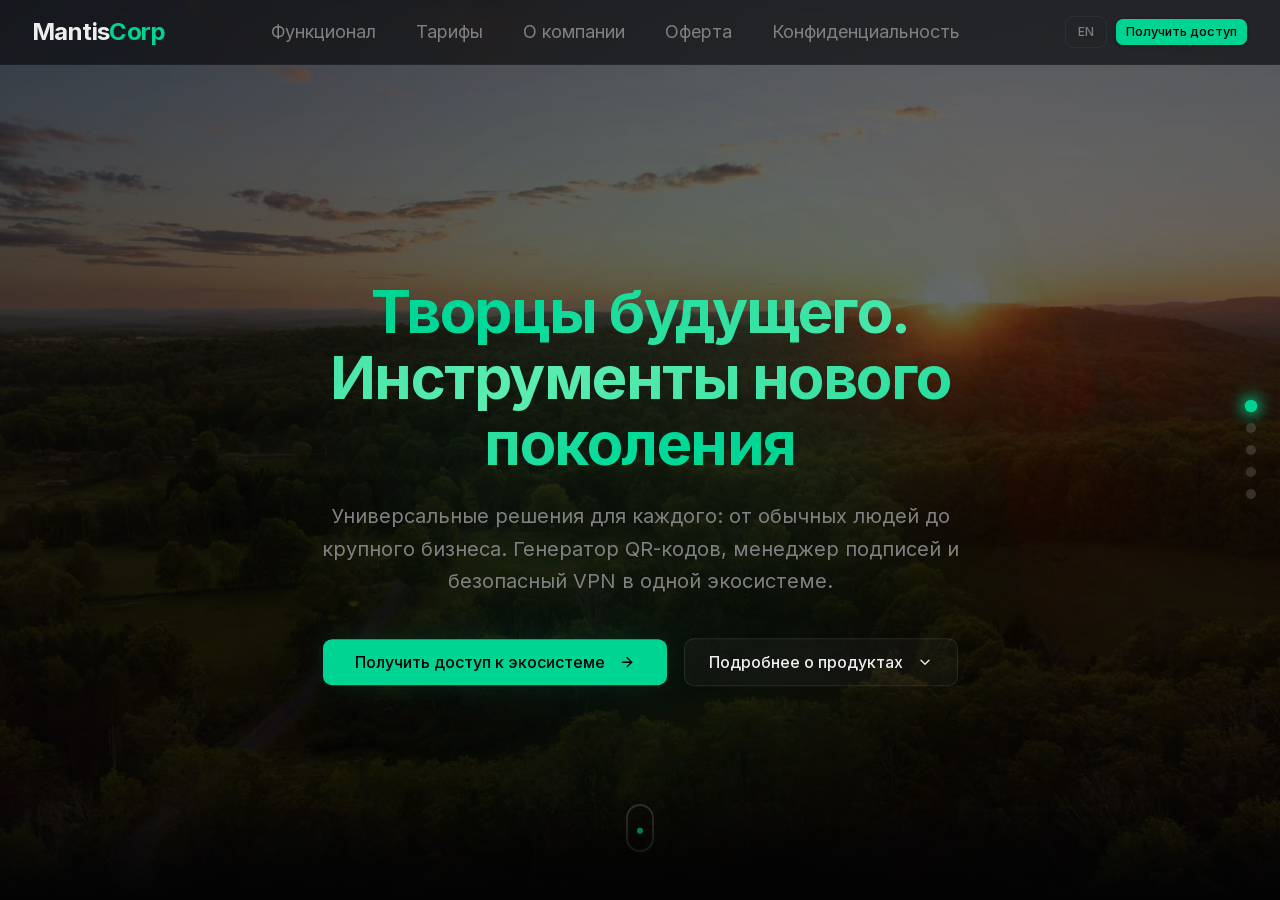
==== commit a3490255: "deploy: underf1n3d/MantisCorpSiteSource@3befec4a8fb02543800a7b8a20e819eee51e88e6" ====
--- a/index.html
+++ b/index.html
@@ -1 +1 @@
-<!DOCTYPE html><html lang="ru" class="inter_9024c12c-module__2SQ2Oq__variable geist_mono_8d43a2aa-module__8Li5zG__variable dark h-full antialiased"><head><meta charSet="utf-8"/><meta name="viewport" content="width=device-width, initial-scale=1"/><link rel="preload" href="/_next/static/media/797e433ab948586e-s.p.0r6juujl39pe6.woff2" as="font" crossorigin="" type="font/woff2"/><link rel="preload" href="/_next/static/media/83afe278b6a6bb3c-s.p.2bn3s6zvc0dyp.woff2" as="font" crossorigin="" type="font/woff2"/><link rel="preload" href="/_next/static/media/9c72aa0f40e4eef8-s.p.1y4-pdgsjb-pw.woff2" as="font" crossorigin="" type="font/woff2"/><link rel="preload" as="image" href="/visa.png"/><link rel="preload" as="image" href="/mastercard.png"/><link rel="preload" as="image" href="/mir.png"/><link rel="stylesheet" href="/_next/static/chunks/16f0ok71-g35k.css" data-precedence="next"/><link rel="stylesheet" href="/_next/static/chunks/22r45i7cmhs_4.css" data-precedence="next"/><link rel="preload" as="script" fetchPriority="low" href="/_next/static/chunks/3z5q_p4msz2ha.js"/><script src="/_next/static/chunks/15orcrkp-_9ct.js" async=""></script><script src="/_next/static/chunks/2nykiepra7i1k.js" async=""></script><script src="/_next/static/chunks/0y-qmi6py9vt0.js" async=""></script><script src="/_next/static/chunks/turbopack-1_6kmb9wb6nxy.js" async=""></script><script src="/_next/static/chunks/3jseitbd1llq1.js" async=""></script><script src="/_next/static/chunks/19gswa29p7fza.js" async=""></script><script src="/_next/static/chunks/2dpri4b9spteb.js" async=""></script><script src="/_next/static/chunks/14mrh2-p_w84d.js" async=""></script><script src="/_next/static/chunks/3o90p_f0_95gt.js" async=""></script><meta name="next-size-adjust" content=""/><title>MantisCorp — Экосистема цифровых утилит</title><meta name="description" content="Профессиональные инструменты для бизнеса: генератор QR-кодов, менеджер цифровых подписей и защищённое VPN-соединение."/><meta property="og:title" content="MantisCorp — Экосистема цифровых утилит"/><meta property="og:description" content="Три инструмента в единой экосистеме: QR-коды, цифровые подписи и VPN."/><meta property="og:locale" content="ru_RU"/><meta property="og:type" content="website"/><meta name="twitter:card" content="summary"/><meta name="twitter:title" content="MantisCorp — Экосистема цифровых утилит"/><meta name="twitter:description" content="Три инструмента в единой экосистеме: QR-коды, цифровые подписи и VPN."/><link rel="icon" href="/icon.svg?icon.3vuc0gk001-s3.svg" sizes="any" type="image/svg+xml"/><script src="/_next/static/chunks/0cz1d0mv5g_q7.js" noModule=""></script></head><body class="min-h-full flex flex-col"><div hidden=""><!--$--><!--/$--></div><header class="fixed top-0 left-0 right-0 z-50 w-full border-b border-border/40 bg-background/80 backdrop-blur-xl supports-[backdrop-filter]:bg-background/60"><div class="mx-auto flex h-16 max-w-7xl items-center justify-between px-4 sm:px-6 lg:px-8"><a class="flex items-center gap-2 group" id="navbar-logo" href="/"><span class="text-lg font-bold tracking-tight">Mantis<span class="text-primary">Corp</span></span></a><nav class="hidden md:flex items-center gap-2" id="navbar-desktop"><a href="#features" class="relative px-4 py-2 text-base text-muted-foreground hover:text-foreground transition-colors rounded-md"><span class="relative z-10">Функционал</span></a><a href="#pricing" class="relative px-4 py-2 text-base text-muted-foreground hover:text-foreground transition-colors rounded-md"><span class="relative z-10">Тарифы</span></a><a class="relative px-4 py-2 text-base text-muted-foreground hover:text-foreground transition-colors rounded-md" href="/offer/"><span class="relative z-10">Оферта</span></a><a class="relative px-4 py-2 text-base text-muted-foreground hover:text-foreground transition-colors rounded-md" href="/privacy/"><span class="relative z-10">Конфиденциальность</span></a></nav><div class="flex items-center gap-2"><button class="hidden sm:flex h-8 px-3 items-center justify-center rounded-md border border-border/60 text-xs font-medium text-muted-foreground hover:text-foreground hover:border-primary/40 transition-all" id="language-switcher">EN</button><button type="button" tabindex="0" data-slot="button" id="navbar-cta" class="group/button shrink-0 items-center justify-center border border-transparent bg-clip-padding font-medium whitespace-nowrap transition-all outline-none select-none focus-visible:border-ring focus-visible:ring-3 focus-visible:ring-ring/50 active:not-aria-[haspopup]:translate-y-px disabled:pointer-events-none disabled:opacity-50 aria-invalid:border-destructive aria-invalid:ring-3 aria-invalid:ring-destructive/20 dark:aria-invalid:border-destructive/50 dark:aria-invalid:ring-destructive/40 [&amp;_svg]:pointer-events-none [&amp;_svg]:shrink-0 h-7 gap-1 rounded-[min(var(--radius-md),12px)] px-2.5 text-[0.8rem] in-data-[slot=button-group]:rounded-lg has-data-[icon=inline-end]:pr-1.5 has-data-[icon=inline-start]:pl-1.5 [&amp;_svg:not([class*=&#x27;size-&#x27;])]:size-3.5 hidden sm:inline-flex bg-primary text-primary-foreground hover:bg-primary/90 shadow-sm">Получить доступ</button><button class="md:hidden p-2 text-muted-foreground hover:text-foreground" id="mobile-menu-toggle"><svg xmlns="http://www.w3.org/2000/svg" width="24" height="24" viewBox="0 0 24 24" fill="none" stroke="currentColor" stroke-width="2" stroke-linecap="round" stroke-linejoin="round" class="lucide lucide-menu h-5 w-5" aria-hidden="true"><path d="M4 5h16"></path><path d="M4 12h16"></path><path d="M4 19h16"></path></svg></button></div></div></header><main class="flex-1"><div class="h-screen w-full overflow-hidden bg-background relative"><div class="swiper w-full h-full"><div class="swiper-wrapper"><div class="swiper-slide w-full h-full" data-hash="hero"><div class="slide-scroll w-full h-full flex flex-col overflow-y-auto overflow-x-hidden scrollbar-hide"><section class="relative overflow-hidden w-full min-h-full flex flex-col justify-center items-center pt-20 sm:pt-24 pb-8"><div class="absolute inset-0 bg-cover bg-center pointer-events-none" style="background-image:url(&#x27;/bg/hero.jpg&#x27;)"></div><div class="absolute inset-0 bg-background/60 pointer-events-none"></div><div class="absolute top-1/2 left-1/2 -translate-x-1/2 -translate-y-1/2 w-[600px] h-[600px] rounded-full bg-primary/5 blur-[90px] animate-glow-pulse pointer-events-none"></div><div class="absolute top-1/4 right-1/4 w-[300px] h-[300px] rounded-full bg-primary/3 blur-[80px] animate-glow-pulse [animation-delay:1.5s] pointer-events-none"></div><div class="relative mx-auto max-w-7xl px-4 sm:px-6 lg:px-8 w-full"><div class="mx-auto max-w-3xl text-center"><h1 class="text-4xl sm:text-5xl lg:text-6xl font-bold tracking-tight leading-[1.1] mb-6" style="opacity:0;transform:translateY(20px)"><span class="text-gradient">Творцы будущего. Инструменты нового поколения</span></h1><p class="text-lg sm:text-xl text-muted-foreground leading-relaxed mb-10 max-w-2xl mx-auto" style="opacity:0;transform:translateY(20px)">Универсальные решения для каждого: от обычных людей до крупного бизнеса. Генератор QR-кодов, менеджер подписей и безопасный VPN в одной экосистеме.</p><div class="flex flex-col sm:flex-row items-center justify-center gap-4" style="opacity:0;transform:translateY(20px)"><a href="#pricing"><button type="button" tabindex="0" data-slot="button" id="hero-cta" class="group/button inline-flex shrink-0 items-center justify-center rounded-lg border border-transparent bg-clip-padding whitespace-nowrap transition-all outline-none select-none focus-visible:border-ring focus-visible:ring-3 focus-visible:ring-ring/50 active:not-aria-[haspopup]:translate-y-px disabled:pointer-events-none disabled:opacity-50 aria-invalid:border-destructive aria-invalid:ring-3 aria-invalid:ring-destructive/20 dark:aria-invalid:border-destructive/50 dark:aria-invalid:ring-destructive/40 [&amp;_svg]:pointer-events-none [&amp;_svg]:shrink-0 [&amp;_svg:not([class*=&#x27;size-&#x27;])]:size-4 gap-1.5 has-data-[icon=inline-end]:pr-2 has-data-[icon=inline-start]:pl-2 bg-primary text-primary-foreground hover:bg-primary/90 shadow-lg glow-emerald-sm px-8 h-12 text-base font-medium">Получить доступ к экосистеме<svg xmlns="http://www.w3.org/2000/svg" width="24" height="24" viewBox="0 0 24 24" fill="none" stroke="currentColor" stroke-width="2" stroke-linecap="round" stroke-linejoin="round" class="lucide lucide-arrow-right ml-2 h-4 w-4" aria-hidden="true"><path d="M5 12h14"></path><path d="m12 5 7 7-7 7"></path></svg></button></a><a href="#features"><button type="button" tabindex="0" data-slot="button" class="group/button inline-flex shrink-0 items-center justify-center rounded-lg border bg-clip-padding whitespace-nowrap outline-none select-none focus-visible:border-ring focus-visible:ring-3 focus-visible:ring-ring/50 active:not-aria-[haspopup]:translate-y-px disabled:pointer-events-none disabled:opacity-50 aria-invalid:border-destructive aria-invalid:ring-3 aria-invalid:ring-destructive/20 dark:aria-invalid:border-destructive/50 dark:aria-invalid:ring-destructive/40 [&amp;_svg]:pointer-events-none [&amp;_svg]:shrink-0 [&amp;_svg:not([class*=&#x27;size-&#x27;])]:size-4 bg-background hover:text-foreground aria-expanded:bg-muted aria-expanded:text-foreground dark:border-input dark:bg-input/30 dark:hover:bg-input/50 gap-1.5 has-data-[icon=inline-end]:pr-2 has-data-[icon=inline-start]:pl-2 border-border/60 hover:border-primary/40 hover:bg-primary/5 h-12 px-6 text-base font-medium transition-colors">Подробнее о продуктах<svg xmlns="http://www.w3.org/2000/svg" width="24" height="24" viewBox="0 0 24 24" fill="none" stroke="currentColor" stroke-width="2" stroke-linecap="round" stroke-linejoin="round" class="lucide lucide-chevron-down ml-2 h-4 w-4" aria-hidden="true"><path d="m6 9 6 6 6-6"></path></svg></button></a></div></div></div><div class="absolute bottom-10 left-1/2 -translate-x-1/2 flex flex-col items-center text-muted-foreground/50 pointer-events-none" style="opacity:0"><div class="w-7 h-12 border-2 border-muted-foreground/30 rounded-full flex justify-center p-1.5 mb-2 relative"><div class="w-1.5 h-1.5 bg-primary/80 rounded-full"></div></div></div><div class="absolute bottom-0 left-0 right-0 h-24 bg-gradient-to-t from-background to-transparent pointer-events-none"></div></section></div></div><div class="swiper-slide w-full h-full" data-hash="features"><div class="slide-scroll w-full h-full flex flex-col overflow-y-auto overflow-x-hidden scrollbar-hide"><section class="relative w-full min-h-full flex flex-col justify-start pt-20 sm:pt-24 pb-8"><div class="absolute inset-0 bg-cover bg-center pointer-events-none" style="background-image:url(&#x27;/bg/features.jpg&#x27;)"></div><div class="absolute inset-0 bg-background/[0.78] pointer-events-none"></div><div class="relative mx-auto max-w-7xl px-4 sm:px-6 lg:px-8 w-full"><div class="mx-auto max-w-2xl text-center mb-2 sm:mb-4" style="opacity:0;transform:translateY(20px)"><div class="inline-flex items-center gap-2 rounded-full border border-primary/20 bg-primary/5 px-3 py-1 sm:px-4 sm:py-1 fluid-badge font-medium text-primary mb-2 sm:mb-4">Возможности</div><h2 class="text-xl sm:text-3xl font-bold tracking-tight mb-1 sm:mb-3">Инструменты, которые работают на вас</h2><p class="text-sm sm:text-base text-muted-foreground">Каждый компонент экосистемы MantisCorp разработан для максимальной продуктивности.</p></div><div class="relative max-w-xl mx-auto"><button class="absolute left-0 sm:-left-14 top-1/2 -translate-y-1/2 z-20 hidden sm:flex h-8 w-8 sm:h-10 sm:w-10 items-center justify-center rounded-full border border-border/60 bg-card/80 backdrop-blur-sm text-muted-foreground opacity-40 hover:opacity-100 hover:text-primary hover:border-primary/40 hover:bg-card transition-all duration-300 shadow-lg cursor-pointer" aria-label="Previous"><svg xmlns="http://www.w3.org/2000/svg" width="24" height="24" viewBox="0 0 24 24" fill="none" stroke="currentColor" stroke-width="2" stroke-linecap="round" stroke-linejoin="round" class="lucide lucide-chevron-left h-4 w-4 sm:h-5 sm:w-5" aria-hidden="true"><path d="m15 18-6-6 6-6"></path></svg></button><button class="absolute right-0 sm:-right-14 top-1/2 -translate-y-1/2 z-20 hidden sm:flex h-8 w-8 sm:h-10 sm:w-10 items-center justify-center rounded-full border border-border/60 bg-card/80 backdrop-blur-sm text-muted-foreground opacity-40 hover:opacity-100 hover:text-primary hover:border-primary/40 hover:bg-card transition-all duration-300 shadow-lg cursor-pointer" aria-label="Next"><svg xmlns="http://www.w3.org/2000/svg" width="24" height="24" viewBox="0 0 24 24" fill="none" stroke="currentColor" stroke-width="2" stroke-linecap="round" stroke-linejoin="round" class="lucide lucide-chevron-right h-4 w-4 sm:h-5 sm:w-5" aria-hidden="true"><path d="m9 18 6-6-6-6"></path></svg></button><div class="overflow-hidden rounded-2xl px-2 sm:px-0 flex items-stretch min-h-[320px] sm:min-h-[440px]"><div class="w-full h-full cursor-grab active:cursor-grabbing" draggable="false" style="opacity:1;transform:none;-webkit-touch-callout:none;-webkit-user-select:none;user-select:none;touch-action:pan-y"><div data-slot="card" data-size="default" class="group/card gap-(--card-spacing) rounded-xl py-(--card-spacing) text-sm text-card-foreground ring-1 ring-foreground/10 [--card-spacing:--spacing(4)] has-data-[slot=card-footer]:pb-0 has-[&gt;img:first-child]:pt-0 data-[size=sm]:[--card-spacing:--spacing(3)] data-[size=sm]:has-data-[slot=card-footer]:pb-0 *:[img:first-child]:rounded-t-xl *:[img:last-child]:rounded-b-xl w-full h-full flex flex-col group/card relative border-border/40 bg-card/60 hover:border-primary/30 hover:bg-card/80 transition-colors duration-300 hover:shadow-lg hover:shadow-primary/5 overflow-hidden" id="feature-card-vpn"><div data-slot="card-content" class="p-4 sm:p-8 flex-1 flex flex-col justify-center"><div class="mb-3 sm:mb-5 flex h-10 w-10 sm:h-12 sm:w-12 items-center justify-center rounded-xl bg-primary/10 border border-primary/20 group-hover/card:bg-primary/15 group-hover/card:border-primary/30 transition-all duration-300"><svg xmlns="http://www.w3.org/2000/svg" width="24" height="24" viewBox="0 0 24 24" fill="none" stroke="currentColor" stroke-width="2" stroke-linecap="round" stroke-linejoin="round" class="lucide lucide-shield-check h-5 w-5 sm:h-6 sm:w-6 text-primary" aria-hidden="true"><path d="M20 13c0 5-3.5 7.5-7.66 8.95a1 1 0 0 1-.67-.01C7.5 20.5 4 18 4 13V6a1 1 0 0 1 1-1c2 0 4.5-1.2 6.24-2.72a1.17 1.17 0 0 1 1.52 0C14.51 3.81 17 5 19 5a1 1 0 0 1 1 1z"></path><path d="m9 12 2 2 4-4"></path></svg></div><h3 class="text-lg sm:text-xl font-semibold mb-1 sm:mb-3">MantisVPN</h3><p class="text-xs sm:text-sm text-muted-foreground leading-relaxed mb-3 sm:mb-5">Протокол безопасного сетевого доступа (VPN) с шифрованием корпоративного уровня, высокой скоростью и защитой от утечек данных.</p><ul class="space-y-1 sm:space-y-2.5"><li class="flex items-start gap-2 sm:gap-2.5 text-xs sm:text-sm text-muted-foreground"><svg xmlns="http://www.w3.org/2000/svg" width="24" height="24" viewBox="0 0 24 24" fill="none" stroke="currentColor" stroke-width="2" stroke-linecap="round" stroke-linejoin="round" class="lucide lucide-check h-3 w-3 sm:h-4 sm:w-4 text-primary mt-0.5 shrink-0" aria-hidden="true"><path d="M20 6 9 17l-5-5"></path></svg><span>Шифрование AES-256</span></li><li class="flex items-start gap-2 sm:gap-2.5 text-xs sm:text-sm text-muted-foreground"><svg xmlns="http://www.w3.org/2000/svg" width="24" height="24" viewBox="0 0 24 24" fill="none" stroke="currentColor" stroke-width="2" stroke-linecap="round" stroke-linejoin="round" class="lucide lucide-check h-3 w-3 sm:h-4 sm:w-4 text-primary mt-0.5 shrink-0" aria-hidden="true"><path d="M20 6 9 17l-5-5"></path></svg><span>Серверы в 6+ странах</span></li><li class="flex items-start gap-2 sm:gap-2.5 text-xs sm:text-sm text-muted-foreground"><svg xmlns="http://www.w3.org/2000/svg" width="24" height="24" viewBox="0 0 24 24" fill="none" stroke="currentColor" stroke-width="2" stroke-linecap="round" stroke-linejoin="round" class="lucide lucide-check h-3 w-3 sm:h-4 sm:w-4 text-primary mt-0.5 shrink-0" aria-hidden="true"><path d="M20 6 9 17l-5-5"></path></svg><span>Защита от утечек DNS/IP</span></li><li class="flex items-start gap-2 sm:gap-2.5 text-xs sm:text-sm text-muted-foreground"><svg xmlns="http://www.w3.org/2000/svg" width="24" height="24" viewBox="0 0 24 24" fill="none" stroke="currentColor" stroke-width="2" stroke-linecap="round" stroke-linejoin="round" class="lucide lucide-check h-3 w-3 sm:h-4 sm:w-4 text-primary mt-0.5 shrink-0" aria-hidden="true"><path d="M20 6 9 17l-5-5"></path></svg><span>Без ограничения скорости</span></li></ul><div class="mt-3 sm:mt-6 flex flex-wrap items-center gap-2 sm:gap-3"><a href="https://t.me/mantis_vpn_bot" target="_blank" rel="noopener noreferrer" class="inline-flex items-center gap-1.5 sm:gap-2 rounded-xl bg-primary hover:bg-primary/90 text-primary-foreground font-semibold px-4 py-2 sm:px-6 sm:py-2.5 text-xs sm:text-sm shadow-lg shadow-primary/20 transition-all hover:scale-105 active:scale-95">Перейти<svg xmlns="http://www.w3.org/2000/svg" width="24" height="24" viewBox="0 0 24 24" fill="none" stroke="currentColor" stroke-width="2" stroke-linecap="round" stroke-linejoin="round" class="lucide lucide-external-link h-3 w-3 sm:h-4 sm:w-4" aria-hidden="true"><path d="M15 3h6v6"></path><path d="M10 14 21 3"></path><path d="M18 13v6a2 2 0 0 1-2 2H5a2 2 0 0 1-2-2V8a2 2 0 0 1 2-2h6"></path></svg></a><a href="https://t.me/mantis_supportt" target="_blank" rel="noopener noreferrer" class="inline-flex items-center gap-1.5 sm:gap-2 rounded-xl border border-border/60 bg-transparent hover:bg-primary/5 hover:border-primary/40 hover:text-primary text-muted-foreground font-semibold px-4 py-2 sm:px-6 sm:py-2.5 text-xs sm:text-sm transition-all hover:scale-105 active:scale-95"><svg xmlns="http://www.w3.org/2000/svg" width="24" height="24" viewBox="0 0 24 24" fill="none" stroke="currentColor" stroke-width="2" stroke-linecap="round" stroke-linejoin="round" class="lucide lucide-headphones h-3 w-3 sm:h-4 sm:w-4" aria-hidden="true"><path d="M3 14h3a2 2 0 0 1 2 2v3a2 2 0 0 1-2 2H5a2 2 0 0 1-2-2v-7a9 9 0 0 1 18 0v7a2 2 0 0 1-2 2h-1a2 2 0 0 1-2-2v-3a2 2 0 0 1 2-2h3"></path></svg>Поддержка</a></div></div></div></div></div><div class="flex justify-center gap-1.5 sm:gap-2 mt-2 sm:mt-5"><button class="h-2 rounded-full transition-all duration-300 cursor-pointer w-6 bg-primary" aria-label="Slide 1"></button><button class="h-2 rounded-full transition-all duration-300 cursor-pointer w-2 bg-muted-foreground/30 hover:bg-muted-foreground/50" aria-label="Slide 2"></button><button class="h-2 rounded-full transition-all duration-300 cursor-pointer w-2 bg-muted-foreground/30 hover:bg-muted-foreground/50" aria-label="Slide 3"></button></div></div></div></section></div></div><div class="swiper-slide w-full h-full" data-hash="pricing"><div class="slide-scroll w-full h-full flex flex-col overflow-y-auto overflow-x-hidden scrollbar-hide"><section class="relative w-full min-h-full flex flex-col justify-start pt-20 sm:pt-24 pb-8"><div class="absolute inset-0 bg-cover bg-center pointer-events-none" style="background-image:url(&#x27;/bg/pricing.jpg&#x27;)"></div><div class="absolute inset-0 bg-background/[0.82] pointer-events-none"></div><div class="absolute inset-0 bg-gradient-to-b from-transparent via-primary/[0.02] to-transparent"></div><div class="relative mx-auto max-w-7xl px-4 sm:px-6 lg:px-8 w-full"><div class="mx-auto max-w-3xl text-center mb-3 sm:mb-10" style="opacity:0;transform:translateY(20px)"><div class="inline-flex items-center gap-2 rounded-full border border-primary/20 bg-primary/5 px-3 py-1 sm:px-4 sm:py-1 fluid-badge font-medium text-primary mb-2 sm:mb-4">Тарифы</div><h2 class="text-xl sm:text-3xl lg:text-4xl font-bold tracking-tight mb-1 sm:mb-4">Стоимость по запросу</h2><p class="text-sm sm:text-base text-muted-foreground">Мы подбираем индивидуальные условия под каждого клиента. Свяжитесь с нами, чтобы получить персональное предложение.</p></div><div class="grid grid-cols-1 lg:grid-cols-2 gap-3 sm:gap-6 max-w-5xl mx-auto"><div class="flex flex-col justify-center" style="opacity:0;transform:translateX(-20px)"><p class="text-muted-foreground leading-relaxed text-sm sm:text-base mb-3 sm:mb-6">Каждый бизнес уникален — поэтому мы не используем фиксированные тарифы. Наша команда проанализирует ваши задачи, предложит оптимальный набор инструментов и рассчитает стоимость, которая будет соответствовать именно вашим потребностям. Вы платите только за то, что действительно используете.</p><div class="flex flex-col items-center"><a href="mailto:mantis@huesos.pro"><button type="button" tabindex="0" data-slot="button" class="group/button inline-flex shrink-0 items-center justify-center border border-transparent bg-clip-padding whitespace-nowrap outline-none select-none focus-visible:border-ring focus-visible:ring-3 focus-visible:ring-ring/50 active:not-aria-[haspopup]:translate-y-px disabled:pointer-events-none disabled:opacity-50 aria-invalid:border-destructive aria-invalid:ring-3 aria-invalid:ring-destructive/20 dark:aria-invalid:border-destructive/50 dark:aria-invalid:ring-destructive/40 [&amp;_svg]:pointer-events-none [&amp;_svg]:shrink-0 [&amp;_svg:not([class*=&#x27;size-&#x27;])]:size-4 gap-1.5 has-data-[icon=inline-end]:pr-2 has-data-[icon=inline-start]:pl-2 bg-primary hover:bg-primary/90 text-primary-foreground font-semibold px-5 sm:px-8 h-10 sm:h-12 text-sm sm:text-base rounded-xl shadow-lg shadow-primary/20 glow-emerald transition-transform hover:scale-105 active:scale-95"><svg xmlns="http://www.w3.org/2000/svg" width="24" height="24" viewBox="0 0 24 24" fill="none" stroke="currentColor" stroke-width="2" stroke-linecap="round" stroke-linejoin="round" class="lucide lucide-mail mr-2 sm:mr-2.5 h-3.5 w-3.5 sm:h-4 sm:w-4" aria-hidden="true"><path d="m22 7-8.991 5.727a2 2 0 0 1-2.009 0L2 7"></path><rect x="2" y="4" width="20" height="16" rx="2"></rect></svg>Связаться с нами</button></a><p class="text-xs text-muted-foreground mt-3">Мы ответим в течение 24 часов.</p></div></div><div style="opacity:0;transform:translateX(20px)"><div data-slot="card" data-size="default" class="group/card flex flex-col gap-(--card-spacing) overflow-hidden rounded-xl py-(--card-spacing) text-sm text-card-foreground ring-1 ring-foreground/10 [--card-spacing:--spacing(4)] has-data-[slot=card-footer]:pb-0 has-[&gt;img:first-child]:pt-0 data-[size=sm]:[--card-spacing:--spacing(3)] data-[size=sm]:has-data-[slot=card-footer]:pb-0 *:[img:first-child]:rounded-t-xl *:[img:last-child]:rounded-b-xl border-border/40 bg-card/50 backdrop-blur-sm"><div data-slot="card-content" class="p-4 sm:p-8"><ul class="space-y-2 sm:space-y-4"><li class="flex items-start gap-2.5 sm:gap-3 text-xs sm:text-sm text-muted-foreground" style="opacity:0;transform:translateX(10px)"><div class="flex h-5 w-5 shrink-0 items-center justify-center rounded-full bg-primary/15 border border-primary/20 mt-0.5"><svg xmlns="http://www.w3.org/2000/svg" width="24" height="24" viewBox="0 0 24 24" fill="none" stroke="currentColor" stroke-width="2" stroke-linecap="round" stroke-linejoin="round" class="lucide lucide-check h-3 w-3 text-primary" aria-hidden="true"><path d="M20 6 9 17l-5-5"></path></svg></div><span>Индивидуальный расчёт под ваши задачи</span></li><li class="flex items-start gap-2.5 sm:gap-3 text-xs sm:text-sm text-muted-foreground" style="opacity:0;transform:translateX(10px)"><div class="flex h-5 w-5 shrink-0 items-center justify-center rounded-full bg-primary/15 border border-primary/20 mt-0.5"><svg xmlns="http://www.w3.org/2000/svg" width="24" height="24" viewBox="0 0 24 24" fill="none" stroke="currentColor" stroke-width="2" stroke-linecap="round" stroke-linejoin="round" class="lucide lucide-check h-3 w-3 text-primary" aria-hidden="true"><path d="M20 6 9 17l-5-5"></path></svg></div><span>Гибкие условия оплаты</span></li><li class="flex items-start gap-2.5 sm:gap-3 text-xs sm:text-sm text-muted-foreground" style="opacity:0;transform:translateX(10px)"><div class="flex h-5 w-5 shrink-0 items-center justify-center rounded-full bg-primary/15 border border-primary/20 mt-0.5"><svg xmlns="http://www.w3.org/2000/svg" width="24" height="24" viewBox="0 0 24 24" fill="none" stroke="currentColor" stroke-width="2" stroke-linecap="round" stroke-linejoin="round" class="lucide lucide-check h-3 w-3 text-primary" aria-hidden="true"><path d="M20 6 9 17l-5-5"></path></svg></div><span>Бесплатная консультация перед началом</span></li><li class="flex items-start gap-2.5 sm:gap-3 text-xs sm:text-sm text-muted-foreground" style="opacity:0;transform:translateX(10px)"><div class="flex h-5 w-5 shrink-0 items-center justify-center rounded-full bg-primary/15 border border-primary/20 mt-0.5"><svg xmlns="http://www.w3.org/2000/svg" width="24" height="24" viewBox="0 0 24 24" fill="none" stroke="currentColor" stroke-width="2" stroke-linecap="round" stroke-linejoin="round" class="lucide lucide-check h-3 w-3 text-primary" aria-hidden="true"><path d="M20 6 9 17l-5-5"></path></svg></div><span>Полный доступ ко всем инструментам экосистемы</span></li><li class="flex items-start gap-2.5 sm:gap-3 text-xs sm:text-sm text-muted-foreground" style="opacity:0;transform:translateX(10px)"><div class="flex h-5 w-5 shrink-0 items-center justify-center rounded-full bg-primary/15 border border-primary/20 mt-0.5"><svg xmlns="http://www.w3.org/2000/svg" width="24" height="24" viewBox="0 0 24 24" fill="none" stroke="currentColor" stroke-width="2" stroke-linecap="round" stroke-linejoin="round" class="lucide lucide-check h-3 w-3 text-primary" aria-hidden="true"><path d="M20 6 9 17l-5-5"></path></svg></div><span>Приоритетная техническая поддержка</span></li><li class="flex items-start gap-2.5 sm:gap-3 text-xs sm:text-sm text-muted-foreground" style="opacity:0;transform:translateX(10px)"><div class="flex h-5 w-5 shrink-0 items-center justify-center rounded-full bg-primary/15 border border-primary/20 mt-0.5"><svg xmlns="http://www.w3.org/2000/svg" width="24" height="24" viewBox="0 0 24 24" fill="none" stroke="currentColor" stroke-width="2" stroke-linecap="round" stroke-linejoin="round" class="lucide lucide-check h-3 w-3 text-primary" aria-hidden="true"><path d="M20 6 9 17l-5-5"></path></svg></div><span>Персональный менеджер</span></li></ul></div></div></div></div></div></section></div></div><div class="swiper-slide w-full h-full" data-hash="about"><div class="slide-scroll w-full h-full flex flex-col overflow-y-auto overflow-x-hidden scrollbar-hide"><section class="relative pt-20 sm:pt-24 pb-8 w-full flex flex-col justify-start items-center min-h-full"><div class="absolute inset-0 bg-cover bg-center pointer-events-none" style="background-image:url(&#x27;/bg/about.jpg&#x27;)"></div><div class="absolute inset-0 bg-background/[0.82] pointer-events-none"></div><div class="relative mx-auto max-w-7xl px-4 sm:px-6 lg:px-8 w-full"><div class="mx-auto max-w-2xl text-center mb-3 sm:mb-6" style="opacity:0;transform:translateY(20px)"><div class="inline-flex items-center gap-2 rounded-full border border-primary/20 bg-primary/5 px-2.5 py-1 sm:px-4 sm:py-1.5 fluid-badge font-medium text-primary mb-1.5 sm:mb-6">О компании</div><h2 class="fluid-h2 font-bold tracking-tight mb-1.5 sm:mb-4 leading-tight">MantisCorp</h2><p class="fluid-body text-muted-foreground leading-relaxed">MantisCorp — это экосистема цифровых утилит, созданная для всех: от обычных людей до крупного бизнеса. Мы — творцы будущего, предоставляющие профессиональные инструменты для безопасности, удобства и продуктивности в вашей повседневной и рабочей рутине.</p></div><div class="relative max-w-3xl mx-auto mb-4 sm:mb-6" style="opacity:0;transform:scale(0.95)"><div class="absolute -inset-px rounded-2xl bg-gradient-to-r from-primary/30 via-emerald-500/20 to-primary/30 opacity-50 blur-md"></div><div class="relative rounded-2xl border border-white/10 bg-card/60 backdrop-blur-2xl px-4 py-3 sm:px-8 sm:py-5 text-center shadow-xl overflow-hidden"><div class="absolute inset-0 bg-gradient-to-b from-white/5 to-transparent opacity-50"></div><p class="relative z-10 fluid-body font-medium text-foreground leading-relaxed italic">“<!-- -->Наша миссия — сделать цифровые инструменты доступными, безопасными и интуитивно понятными для каждого.<!-- -->”</p></div></div><div class="grid grid-cols-1 sm:grid-cols-3 gap-2 sm:gap-5 max-w-3xl mx-auto"><div class="group relative rounded-xl sm:rounded-2xl border border-border/40 bg-card/50 backdrop-blur-sm p-2.5 sm:p-6 flex flex-row sm:flex-col items-center text-left sm:text-center gap-3 sm:gap-0 hover:border-primary/30 hover:bg-card/80 transition-all duration-300 hover:shadow-lg hover:shadow-primary/5 hover:-translate-y-1" style="opacity:0;transform:translateY(25px)"><div class="shrink-0 sm:mx-auto mb-0 sm:mb-4 flex h-9 w-9 sm:h-12 sm:w-12 items-center justify-center rounded-xl bg-primary/10 border border-primary/20 group-hover:bg-primary/15 group-hover:border-primary/30 transition-all duration-300"><svg xmlns="http://www.w3.org/2000/svg" width="24" height="24" viewBox="0 0 24 24" fill="none" stroke="currentColor" stroke-width="2" stroke-linecap="round" stroke-linejoin="round" class="lucide lucide-shield h-4 w-4 sm:h-5 sm:w-5 text-primary" aria-hidden="true"><path d="M20 13c0 5-3.5 7.5-7.66 8.95a1 1 0 0 1-.67-.01C7.5 20.5 4 18 4 13V6a1 1 0 0 1 1-1c2 0 4.5-1.2 6.24-2.72a1.17 1.17 0 0 1 1.52 0C14.51 3.81 17 5 19 5a1 1 0 0 1 1 1z"></path></svg></div><div class="min-w-0"><h3 class="fluid-sm font-semibold mb-0.5 sm:mb-2">Безопасность</h3><p class="fluid-xs text-muted-foreground leading-tight sm:leading-relaxed">Шифрование корпоративного уровня и защита данных в каждом продукте.</p></div></div><div class="group relative rounded-xl sm:rounded-2xl border border-border/40 bg-card/50 backdrop-blur-sm p-2.5 sm:p-6 flex flex-row sm:flex-col items-center text-left sm:text-center gap-3 sm:gap-0 hover:border-primary/30 hover:bg-card/80 transition-all duration-300 hover:shadow-lg hover:shadow-primary/5 hover:-translate-y-1" style="opacity:0;transform:translateY(25px)"><div class="shrink-0 sm:mx-auto mb-0 sm:mb-4 flex h-9 w-9 sm:h-12 sm:w-12 items-center justify-center rounded-xl bg-primary/10 border border-primary/20 group-hover:bg-primary/15 group-hover:border-primary/30 transition-all duration-300"><svg xmlns="http://www.w3.org/2000/svg" width="24" height="24" viewBox="0 0 24 24" fill="none" stroke="currentColor" stroke-width="2" stroke-linecap="round" stroke-linejoin="round" class="lucide lucide-zap h-4 w-4 sm:h-5 sm:w-5 text-primary" aria-hidden="true"><path d="M4 14a1 1 0 0 1-.78-1.63l9.9-10.2a.5.5 0 0 1 .86.46l-1.92 6.02A1 1 0 0 0 13 10h7a1 1 0 0 1 .78 1.63l-9.9 10.2a.5.5 0 0 1-.86-.46l1.92-6.02A1 1 0 0 0 11 14z"></path></svg></div><div class="min-w-0"><h3 class="fluid-sm font-semibold mb-0.5 sm:mb-2">Простота</h3><p class="fluid-xs text-muted-foreground leading-tight sm:leading-relaxed">Интуитивный интерфейс, с которым разберётся каждый — без инструкций.</p></div></div><div class="group relative rounded-xl sm:rounded-2xl border border-border/40 bg-card/50 backdrop-blur-sm p-2.5 sm:p-6 flex flex-row sm:flex-col items-center text-left sm:text-center gap-3 sm:gap-0 hover:border-primary/30 hover:bg-card/80 transition-all duration-300 hover:shadow-lg hover:shadow-primary/5 hover:-translate-y-1" style="opacity:0;transform:translateY(25px)"><div class="shrink-0 sm:mx-auto mb-0 sm:mb-4 flex h-9 w-9 sm:h-12 sm:w-12 items-center justify-center rounded-xl bg-primary/10 border border-primary/20 group-hover:bg-primary/15 group-hover:border-primary/30 transition-all duration-300"><svg xmlns="http://www.w3.org/2000/svg" width="24" height="24" viewBox="0 0 24 24" fill="none" stroke="currentColor" stroke-width="2" stroke-linecap="round" stroke-linejoin="round" class="lucide lucide-heart h-4 w-4 sm:h-5 sm:w-5 text-primary" aria-hidden="true"><path d="M2 9.5a5.5 5.5 0 0 1 9.591-3.676.56.56 0 0 0 .818 0A5.49 5.49 0 0 1 22 9.5c0 2.29-1.5 4-3 5.5l-5.492 5.313a2 2 0 0 1-3 .019L5 15c-1.5-1.5-3-3.2-3-5.5"></path></svg></div><div class="min-w-0"><h3 class="fluid-sm font-semibold mb-0.5 sm:mb-2">Надёжность</h3><p class="fluid-xs text-muted-foreground leading-tight sm:leading-relaxed">Стабильная инфраструктура и круглосуточная поддержка без выходных.</p></div></div></div></div></section></div></div><div class="swiper-slide w-full h-full" data-hash="contact"><div class="slide-scroll w-full h-full flex flex-col overflow-y-auto overflow-x-hidden scrollbar-hide"><div class="flex flex-col w-full min-h-full"><section class="relative pt-20 sm:pt-24 pb-8 w-full flex flex-col justify-center items-center flex-1"><div class="absolute inset-0 bg-cover bg-center pointer-events-none" style="background-image:url(&#x27;/bg/contact.jpg&#x27;)"></div><div class="absolute inset-0 bg-background/[0.83] pointer-events-none"></div><div class="relative mx-auto max-w-7xl px-4 sm:px-6 lg:px-8 w-full"><div class="mx-auto max-w-lg text-center" style="opacity:0;transform:translateY(20px)"><div class="inline-flex items-center gap-2 rounded-full border border-primary/20 bg-primary/5 px-3 py-1 sm:px-4 sm:py-1.5 fluid-badge font-medium text-primary mb-2 sm:mb-6">Контакты</div><h2 class="fluid-h2 font-bold tracking-tight mb-2 sm:mb-4">Свяжитесь с нами</h2><p class="fluid-body text-muted-foreground mb-4 sm:mb-8">По вопросам работы сервиса, возврата средств и технической поддержки обращайтесь по электронной почте.</p><a href="mailto:mantis@huesos.pro" class="inline-flex items-center gap-1.5 sm:gap-2 rounded-lg border border-primary/30 bg-primary/5 px-4 py-2 sm:px-6 sm:py-3 text-xs sm:text-sm font-medium text-primary hover:bg-primary/10 transition-colors" id="contact-email"><svg xmlns="http://www.w3.org/2000/svg" width="24" height="24" viewBox="0 0 24 24" fill="none" stroke="currentColor" stroke-width="2" stroke-linecap="round" stroke-linejoin="round" class="lucide lucide-mail h-3.5 w-3.5 sm:h-4 sm:w-4" aria-hidden="true"><path d="m22 7-8.991 5.727a2 2 0 0 1-2.009 0L2 7"></path><rect x="2" y="4" width="20" height="16" rx="2"></rect></svg>mantis@huesos.pro</a></div></div></section><footer class="border-t border-border/40 bg-background" id="footer"><div class="mx-auto max-w-7xl px-4 sm:px-6 lg:px-8"><div class="grid grid-cols-2 gap-x-4 gap-y-4 py-4 sm:gap-8 sm:py-12 lg:grid-cols-4"><div class="space-y-2 sm:space-y-4 col-span-2 lg:col-span-1"><div class="flex items-center gap-2"><span class="text-base sm:text-lg font-bold tracking-tight">Mantis<span class="text-primary">Corp</span></span></div><p class="fluid-sm text-muted-foreground leading-relaxed">Экосистема цифровых утилит для людей и бизнеса.</p></div><div class="space-y-2 sm:space-y-4"><h3 class="fluid-sm font-semibold">Навигация</h3><ul class="space-y-1 sm:space-y-2.5"><li><a href="#features" class="fluid-xs text-muted-foreground hover:text-foreground transition-colors">Функционал</a></li><li><a href="#pricing" class="fluid-xs text-muted-foreground hover:text-foreground transition-colors">Тарифы</a></li></ul></div><div class="space-y-2 sm:space-y-4"><h3 class="fluid-sm font-semibold">Документы</h3><ul class="space-y-1 sm:space-y-2.5"><li><a class="fluid-xs text-muted-foreground hover:text-foreground transition-colors" id="footer-offer-link" href="/offer/">Публичная оферта</a></li><li><a class="fluid-xs text-muted-foreground hover:text-foreground transition-colors" id="footer-privacy-link" href="/privacy/">Политика конфиденциальности</a></li></ul></div><div class="space-y-2 sm:space-y-4"><h3 class="fluid-sm font-semibold">Контакты</h3><ul class="space-y-1 sm:space-y-2.5"><li><a href="mailto:mantis@huesos.pro" class="fluid-xs text-muted-foreground hover:text-primary transition-colors">mantis@huesos.pro</a></li></ul></div></div><div class="border-t border-border/40 py-4 sm:py-6 flex flex-col sm:flex-row gap-6 justify-between items-start" id="footer-requisites"><div><h4 class="fluid-xs font-medium text-muted-foreground mb-1.5 sm:mb-3">Реквизиты</h4><div class="text-[10px] sm:text-[11px] leading-tight sm:leading-relaxed text-muted-foreground/70 space-y-0 sm:space-y-0.5"><p class="font-semibold text-foreground/80 mb-1">ИП ДОЛЖЕНКО ГЛЕБ КОНСТАНТИНОВИЧ</p><p>Адрес: Россия, Челябинская область, г. Челябинск<!-- --> · <!-- -->Телефон: +7 (980) 022-00-70</p><p>ИНН: 745212388477<!-- --> · <!-- -->ОГРНИП: 326745600035878</p><p>Email: J72043587@GMAIL.COM</p><p>Банк: АО «АЛЬФА-БАНК»</p><p>Р/С: 40802810780180002554<!-- --> · <!-- -->К/С: 30101810200000000593<!-- --> · <!-- -->БИК: 044525593</p></div></div><div class="flex gap-2 sm:gap-3 items-center shrink-0"><div class="bg-white px-2 py-1.5 rounded border border-white/20 flex items-center justify-center"><img src="/visa.png" alt="Visa" class="h-3 sm:h-4 w-auto object-contain"/></div><div class="bg-white px-2 py-1.5 rounded border border-white/20 flex items-center justify-center"><img src="/mastercard.png" alt="Mastercard" class="h-4 sm:h-5 w-auto object-contain"/></div><div class="bg-white px-2 py-1.5 rounded border border-white/20 flex items-center justify-center"><img src="/mir.png" alt="МИР" class="h-2.5 sm:h-3 w-auto mt-0.5 object-contain"/></div></div></div><div class="border-t border-border/40 py-2 sm:py-5"><p class="text-center fluid-xs text-muted-foreground/60">© 2026 MantisCorp. Все права защищены.</p></div></div></footer></div></div></div></div></div><div class="hidden sm:flex flex-col gap-3 fixed right-6 top-1/2 -translate-y-1/2 z-40"><button aria-label="Section 1" class="h-2.5 w-2.5 rounded-full transition-all duration-300 bg-primary scale-125 shadow-[0_0_12px_2px_var(--color-primary)]"></button><button aria-label="Section 2" class="h-2.5 w-2.5 rounded-full transition-all duration-300 bg-muted-foreground/30 hover:bg-muted-foreground/60 hover:scale-110"></button><button aria-label="Section 3" class="h-2.5 w-2.5 rounded-full transition-all duration-300 bg-muted-foreground/30 hover:bg-muted-foreground/60 hover:scale-110"></button><button aria-label="Section 4" class="h-2.5 w-2.5 rounded-full transition-all duration-300 bg-muted-foreground/30 hover:bg-muted-foreground/60 hover:scale-110"></button><button aria-label="Section 5" class="h-2.5 w-2.5 rounded-full transition-all duration-300 bg-muted-foreground/30 hover:bg-muted-foreground/60 hover:scale-110"></button></div></div><!--$--><!--/$--></main><script src="/_next/static/chunks/3z5q_p4msz2ha.js" id="_R_" async=""></script><script>(self.__next_f=self.__next_f||[]).push([0])</script><script>self.__next_f.push([1,"1:\"$Sreact.fragment\"\n2:I[43572,[\"/_next/static/chunks/3jseitbd1llq1.js\",\"/_next/static/chunks/19gswa29p7fza.js\",\"/_next/static/chunks/2dpri4b9spteb.js\",\"/_next/static/chunks/14mrh2-p_w84d.js\"],\"LanguageProvider\"]\n3:I[2874,[\"/_next/static/chunks/3jseitbd1llq1.js\",\"/_next/static/chunks/19gswa29p7fza.js\",\"/_next/static/chunks/2dpri4b9spteb.js\",\"/_next/static/chunks/14mrh2-p_w84d.js\"],\"Navbar\"]\n4:I[39756,[\"/_next/static/chunks/3jseitbd1llq1.js\",\"/_next/static/chunks/19gswa29p7fza.js\",\"/_next/static/chunks/2dpri4b9spteb.js\",\"/_next/static/chunks/14mrh2-p_w84d.js\"],\"default\"]\n5:I[37457,[\"/_next/static/chunks/3jseitbd1llq1.js\",\"/_next/static/chunks/19gswa29p7fza.js\",\"/_next/static/chunks/2dpri4b9spteb.js\",\"/_next/static/chunks/14mrh2-p_w84d.js\"],\"default\"]\n6:I[35538,[\"/_next/static/chunks/3jseitbd1llq1.js\",\"/_next/static/chunks/19gswa29p7fza.js\",\"/_next/static/chunks/2dpri4b9spteb.js\",\"/_next/static/chunks/14mrh2-p_w84d.js\"],\"CookieConsent\"]\n7:I[47257,[\"/_next/static/chunks/3jseitbd1llq1.js\",\"/_next/static/chunks/19gswa29p7fza.js\",\"/_next/static/chunks/2dpri4b9spteb.js\",\"/_next/static/chunks/14mrh2-p_w84d.js\"],\"ClientPageRoot\"]\n8:I[52683,[\"/_next/static/chunks/3jseitbd1llq1.js\",\"/_next/static/chunks/19gswa29p7fza.js\",\"/_next/static/chunks/2dpri4b9spteb.js\",\"/_next/static/chunks/14mrh2-p_w84d.js\",\"/_next/static/chunks/3o90p_f0_95gt.js\"],\"default\"]\nb:I[97367,[\"/_next/static/chunks/3jseitbd1llq1.js\",\"/_next/static/chunks/19gswa29p7fza.js\",\"/_next/static/chunks/2dpri4b9spteb.js\",\"/_next/static/chunks/14mrh2-p_w84d.js\"],\"OutletBoundary\"]\nc:\"$Sreact.suspense\"\ne:I[97367,[\"/_next/static/chunks/3jseitbd1llq1.js\",\"/_next/static/chunks/19gswa29p7fza.js\",\"/_next/static/chunks/2dpri4b9spteb.js\",\"/_next/static/chunks/14mrh2-p_w84d.js\"],\"ViewportBoundary\"]\n10:I[97367,[\"/_next/static/chunks/3jseitbd1llq1.js\",\"/_next/static/chunks/19gswa29p7fza.js\",\"/_next/static/chunks/2dpri4b9spteb.js\",\"/_next/static/chunks/14mrh2-p_w84d.js\"],\"MetadataBoundary\"]\n12:I[68027,[\"/_next/static/chunks/3jseitbd1llq1.js\",\"/_next/static/chunks/19gswa29p7fza.js\",\"/_next/static/chunks/2dpri4b9spteb.js\",\"/_next/static/chunks/14mrh2-p_w84d.js\"],\"default\",1]\n:HL[\"/_next/static/chunks/16f0ok71-g35k.css\",\"style\"]\n:HL[\"/_next/static/media/797e433ab948586e-s.p.0r6juujl39pe6.woff2\",\"font\",{\"crossOrigin\":\"\",\"type\":\"font/woff2\"}]\n:HL[\"/_next/static/media/83afe278b6a6bb3c-s.p.2bn3s6zvc0dyp.woff2\",\"font\",{\"crossOrigin\":\"\",\"type\":\"font/woff2\"}]\n:HL[\"/_next/static/media/9c72aa0f40e4eef8-s.p.1y4-pdgsjb-pw.woff2\",\"font\",{\"crossOrigin\":\"\",\"type\":\"font/woff2\"}]\n:HL[\"/_next/static/chunks/22r45i7cmhs_4.css\",\"style\"]\n"])</script><script>self.__next_f.push([1,"0:{\"P\":null,\"c\":[\"\",\"\"],\"q\":\"\",\"i\":false,\"f\":[[[\"\",{\"children\":[\"__PAGE__\",{}]},\"$undefined\",\"$undefined\",16],[[\"$\",\"$1\",\"c\",{\"children\":[[[\"$\",\"link\",\"0\",{\"rel\":\"stylesheet\",\"href\":\"/_next/static/chunks/16f0ok71-g35k.css\",\"precedence\":\"next\",\"crossOrigin\":\"$undefined\",\"nonce\":\"$undefined\"}],[\"$\",\"script\",\"script-0\",{\"src\":\"/_next/static/chunks/3jseitbd1llq1.js\",\"async\":true,\"nonce\":\"$undefined\"}],[\"$\",\"script\",\"script-1\",{\"src\":\"/_next/static/chunks/19gswa29p7fza.js\",\"async\":true,\"nonce\":\"$undefined\"}],[\"$\",\"script\",\"script-2\",{\"src\":\"/_next/static/chunks/2dpri4b9spteb.js\",\"async\":true,\"nonce\":\"$undefined\"}],[\"$\",\"script\",\"script-3\",{\"src\":\"/_next/static/chunks/14mrh2-p_w84d.js\",\"async\":true,\"nonce\":\"$undefined\"}]],[\"$\",\"html\",null,{\"lang\":\"ru\",\"className\":\"inter_9024c12c-module__2SQ2Oq__variable geist_mono_8d43a2aa-module__8Li5zG__variable dark h-full antialiased\",\"children\":[\"$\",\"body\",null,{\"className\":\"min-h-full flex flex-col\",\"children\":[\"$\",\"$L2\",null,{\"children\":[[\"$\",\"$L3\",null,{}],[\"$\",\"main\",null,{\"className\":\"flex-1\",\"children\":[\"$\",\"$L4\",null,{\"parallelRouterKey\":\"children\",\"error\":\"$undefined\",\"errorStyles\":\"$undefined\",\"errorScripts\":\"$undefined\",\"template\":[\"$\",\"$L5\",null,{}],\"templateStyles\":\"$undefined\",\"templateScripts\":\"$undefined\",\"notFound\":[[[\"$\",\"title\",null,{\"children\":\"404: This page could not be found.\"}],[\"$\",\"div\",null,{\"style\":{\"fontFamily\":\"system-ui,\\\"Segoe UI\\\",Roboto,Helvetica,Arial,sans-serif,\\\"Apple Color Emoji\\\",\\\"Segoe UI Emoji\\\"\",\"height\":\"100vh\",\"textAlign\":\"center\",\"display\":\"flex\",\"flexDirection\":\"column\",\"alignItems\":\"center\",\"justifyContent\":\"center\"},\"children\":[\"$\",\"div\",null,{\"children\":[[\"$\",\"style\",null,{\"dangerouslySetInnerHTML\":{\"__html\":\"body{color:#000;background:#fff;margin:0}.next-error-h1{border-right:1px solid rgba(0,0,0,.3)}@media (prefers-color-scheme:dark){body{color:#fff;background:#000}.next-error-h1{border-right:1px solid rgba(255,255,255,.3)}}\"}}],[\"$\",\"h1\",null,{\"className\":\"next-error-h1\",\"style\":{\"display\":\"inline-block\",\"margin\":\"0 20px 0 0\",\"padding\":\"0 23px 0 0\",\"fontSize\":24,\"fontWeight\":500,\"verticalAlign\":\"top\",\"lineHeight\":\"49px\"},\"children\":404}],[\"$\",\"div\",null,{\"style\":{\"display\":\"inline-block\"},\"children\":[\"$\",\"h2\",null,{\"style\":{\"fontSize\":14,\"fontWeight\":400,\"lineHeight\":\"49px\",\"margin\":0},\"children\":\"This page could not be found.\"}]}]]}]}]],[]],\"forbidden\":\"$undefined\",\"unauthorized\":\"$undefined\"}]}],[\"$\",\"$L6\",null,{}]]}]}]}]]}],{\"children\":[[\"$\",\"$1\",\"c\",{\"children\":[[\"$\",\"$L7\",null,{\"Component\":\"$8\",\"serverProvidedParams\":{\"searchParams\":{},\"params\":{},\"promises\":[\"$@9\",\"$@a\"]}}],[[\"$\",\"link\",\"0\",{\"rel\":\"stylesheet\",\"href\":\"/_next/static/chunks/22r45i7cmhs_4.css\",\"precedence\":\"next\",\"crossOrigin\":\"$undefined\",\"nonce\":\"$undefined\"}],[\"$\",\"script\",\"script-0\",{\"src\":\"/_next/static/chunks/3o90p_f0_95gt.js\",\"async\":true,\"nonce\":\"$undefined\"}]],[\"$\",\"$Lb\",null,{\"children\":[\"$\",\"$c\",null,{\"name\":\"Next.MetadataOutlet\",\"children\":\"$@d\"}]}]]}],{},null,false,null]},null,false,null],[\"$\",\"$1\",\"h\",{\"children\":[null,[\"$\",\"$Le\",null,{\"children\":\"$Lf\"}],[\"$\",\"div\",null,{\"hidden\":true,\"children\":[\"$\",\"$L10\",null,{\"children\":[\"$\",\"$c\",null,{\"name\":\"Next.Metadata\",\"children\":\"$L11\"}]}]}],[\"$\",\"meta\",null,{\"name\":\"next-size-adjust\",\"content\":\"\"}]]}],false]],\"m\":\"$undefined\",\"G\":[\"$12\",[[\"$\",\"link\",\"0\",{\"rel\":\"stylesheet\",\"href\":\"/_next/static/chunks/16f0ok71-g35k.css\",\"precedence\":\"next\",\"crossOrigin\":\"$undefined\",\"nonce\":\"$undefined\"}]]],\"S\":true,\"h\":null,\"s\":\"$undefined\",\"l\":\"$undefined\",\"p\":\"$undefined\",\"d\":\"$undefined\",\"b\":\"Vn4ekWoM4OQgv-w-_wCLQ\"}\n"])</script><script>self.__next_f.push([1,"9:{}\na:\"$0:f:0:1:1:children:0:props:children:0:props:serverProvidedParams:params\"\n"])</script><script>self.__next_f.push([1,"f:[[\"$\",\"meta\",\"0\",{\"charSet\":\"utf-8\"}],[\"$\",\"meta\",\"1\",{\"name\":\"viewport\",\"content\":\"width=device-width, initial-scale=1\"}]]\n"])</script><script>self.__next_f.push([1,"13:I[27201,[\"/_next/static/chunks/3jseitbd1llq1.js\",\"/_next/static/chunks/19gswa29p7fza.js\",\"/_next/static/chunks/2dpri4b9spteb.js\",\"/_next/static/chunks/14mrh2-p_w84d.js\"],\"IconMark\"]\nd:null\n11:[[\"$\",\"title\",\"0\",{\"children\":\"MantisCorp — Экосистема цифровых утилит\"}],[\"$\",\"meta\",\"1\",{\"name\":\"description\",\"content\":\"Профессиональные инструменты для бизнеса: генератор QR-кодов, менеджер цифровых подписей и защищённое VPN-соединение.\"}],[\"$\",\"meta\",\"2\",{\"property\":\"og:title\",\"content\":\"MantisCorp — Экосистема цифровых утилит\"}],[\"$\",\"meta\",\"3\",{\"property\":\"og:description\",\"content\":\"Три инструмента в единой экосистеме: QR-коды, цифровые подписи и VPN.\"}],[\"$\",\"meta\",\"4\",{\"property\":\"og:locale\",\"content\":\"ru_RU\"}],[\"$\",\"meta\",\"5\",{\"property\":\"og:type\",\"content\":\"website\"}],[\"$\",\"meta\",\"6\",{\"name\":\"twitter:card\",\"content\":\"summary\"}],[\"$\",\"meta\",\"7\",{\"name\":\"twitter:title\",\"content\":\"MantisCorp — Экосистема цифровых утилит\"}],[\"$\",\"meta\",\"8\",{\"name\":\"twitter:description\",\"content\":\"Три инструмента в единой экосистеме: QR-коды, цифровые подписи и VPN.\"}],[\"$\",\"link\",\"9\",{\"rel\":\"icon\",\"href\":\"/icon.svg?icon.3vuc0gk001-s3.svg\",\"sizes\":\"any\",\"type\":\"image/svg+xml\"}],[\"$\",\"$L13\",\"10\",{}]]\n"])</script></body></html>+<!DOCTYPE html><html lang="ru" class="inter_9024c12c-module__2SQ2Oq__variable geist_mono_8d43a2aa-module__8Li5zG__variable dark h-full antialiased"><head><meta charSet="utf-8"/><meta name="viewport" content="width=device-width, initial-scale=1"/><link rel="preload" href="/_next/static/media/797e433ab948586e-s.p.0r6juujl39pe6.woff2" as="font" crossorigin="" type="font/woff2"/><link rel="preload" href="/_next/static/media/83afe278b6a6bb3c-s.p.2bn3s6zvc0dyp.woff2" as="font" crossorigin="" type="font/woff2"/><link rel="preload" href="/_next/static/media/9c72aa0f40e4eef8-s.p.1y4-pdgsjb-pw.woff2" as="font" crossorigin="" type="font/woff2"/><link rel="preload" as="image" href="/visa.png"/><link rel="preload" as="image" href="/mastercard.png"/><link rel="preload" as="image" href="/mir.png"/><link rel="stylesheet" href="/_next/static/chunks/3l2msd2su_2hy.css" data-precedence="next"/><link rel="stylesheet" href="/_next/static/chunks/22r45i7cmhs_4.css" data-precedence="next"/><link rel="preload" as="script" fetchPriority="low" href="/_next/static/chunks/3z5q_p4msz2ha.js"/><script src="/_next/static/chunks/15orcrkp-_9ct.js" async=""></script><script src="/_next/static/chunks/2nykiepra7i1k.js" async=""></script><script src="/_next/static/chunks/0y-qmi6py9vt0.js" async=""></script><script src="/_next/static/chunks/turbopack-1_6kmb9wb6nxy.js" async=""></script><script src="/_next/static/chunks/0_o-gh2ckwyoq.js" async=""></script><script src="/_next/static/chunks/3nipx31m48f8w.js" async=""></script><script src="/_next/static/chunks/2dpri4b9spteb.js" async=""></script><script src="/_next/static/chunks/14mrh2-p_w84d.js" async=""></script><script src="/_next/static/chunks/3o90p_f0_95gt.js" async=""></script><meta name="next-size-adjust" content=""/><title>MantisCorp — Экосистема цифровых утилит</title><meta name="description" content="Профессиональные инструменты для бизнеса: генератор QR-кодов, менеджер цифровых подписей и защищённое VPN-соединение."/><meta property="og:title" content="MantisCorp — Экосистема цифровых утилит"/><meta property="og:description" content="Три инструмента в единой экосистеме: QR-коды, цифровые подписи и VPN."/><meta property="og:locale" content="ru_RU"/><meta property="og:type" content="website"/><meta name="twitter:card" content="summary"/><meta name="twitter:title" content="MantisCorp — Экосистема цифровых утилит"/><meta name="twitter:description" content="Три инструмента в единой экосистеме: QR-коды, цифровые подписи и VPN."/><link rel="icon" href="/icon.svg?icon.3vuc0gk001-s3.svg" sizes="any" type="image/svg+xml"/><script src="/_next/static/chunks/0cz1d0mv5g_q7.js" noModule=""></script></head><body class="min-h-full flex flex-col"><div hidden=""><!--$--><!--/$--></div><header class="fixed top-0 left-0 right-0 z-50 w-full border-b border-border/40 bg-background/80 backdrop-blur-xl supports-[backdrop-filter]:bg-background/60"><div class="mx-auto flex h-16 max-w-7xl items-center justify-between px-4 sm:px-6 lg:px-8"><a class="flex items-center gap-2 group" id="navbar-logo" href="/"><span class="text-2xl font-bold tracking-tight">Mantis<span class="text-primary">Corp</span></span></a><nav class="hidden md:flex items-center gap-2" id="navbar-desktop"><a href="#features" class="relative px-4 py-2 text-lg text-muted-foreground hover:text-foreground transition-colors rounded-md"><span class="relative z-10">Функционал</span></a><a href="#pricing" class="relative px-4 py-2 text-lg text-muted-foreground hover:text-foreground transition-colors rounded-md"><span class="relative z-10">Тарифы</span></a><a href="#about" class="relative px-4 py-2 text-lg text-muted-foreground hover:text-foreground transition-colors rounded-md"><span class="relative z-10">О компании</span></a><a class="relative px-4 py-2 text-lg text-muted-foreground hover:text-foreground transition-colors rounded-md" href="/offer/"><span class="relative z-10">Оферта</span></a><a class="relative px-4 py-2 text-lg text-muted-foreground hover:text-foreground transition-colors rounded-md" href="/privacy/"><span class="relative z-10">Конфиденциальность</span></a></nav><div class="flex items-center gap-2"><button class="hidden sm:flex h-8 px-3 items-center justify-center rounded-md border border-border/60 text-xs font-medium text-muted-foreground hover:text-foreground hover:border-primary/40 transition-all" id="language-switcher">EN</button><button type="button" tabindex="0" data-slot="button" id="navbar-cta" class="group/button shrink-0 items-center justify-center border border-transparent bg-clip-padding font-medium whitespace-nowrap transition-all outline-none select-none focus-visible:border-ring focus-visible:ring-3 focus-visible:ring-ring/50 active:not-aria-[haspopup]:translate-y-px disabled:pointer-events-none disabled:opacity-50 aria-invalid:border-destructive aria-invalid:ring-3 aria-invalid:ring-destructive/20 dark:aria-invalid:border-destructive/50 dark:aria-invalid:ring-destructive/40 [&amp;_svg]:pointer-events-none [&amp;_svg]:shrink-0 h-7 gap-1 rounded-[min(var(--radius-md),12px)] px-2.5 text-[0.8rem] in-data-[slot=button-group]:rounded-lg has-data-[icon=inline-end]:pr-1.5 has-data-[icon=inline-start]:pl-1.5 [&amp;_svg:not([class*=&#x27;size-&#x27;])]:size-3.5 hidden sm:inline-flex bg-primary text-primary-foreground hover:bg-primary/90 shadow-sm">Получить доступ</button><button class="md:hidden p-2 text-muted-foreground hover:text-foreground" id="mobile-menu-toggle"><svg xmlns="http://www.w3.org/2000/svg" width="24" height="24" viewBox="0 0 24 24" fill="none" stroke="currentColor" stroke-width="2" stroke-linecap="round" stroke-linejoin="round" class="lucide lucide-menu h-5 w-5" aria-hidden="true"><path d="M4 5h16"></path><path d="M4 12h16"></path><path d="M4 19h16"></path></svg></button></div></div></header><main class="flex-1"><div class="h-screen w-full overflow-hidden bg-background relative"><div class="swiper w-full h-full"><div class="swiper-wrapper"><div class="swiper-slide w-full h-full" data-hash="hero"><div class="slide-scroll w-full h-full flex flex-col overflow-y-auto overflow-x-hidden scrollbar-hide"><section class="relative overflow-hidden w-full min-h-full flex flex-col justify-center items-center pt-20 sm:pt-24 pb-8"><div class="absolute inset-0 bg-cover bg-center pointer-events-none" style="background-image:url(&#x27;/bg/hero.jpg&#x27;)"></div><div class="absolute inset-0 bg-background/60 pointer-events-none"></div><div class="absolute top-1/2 left-1/2 -translate-x-1/2 -translate-y-1/2 w-[600px] h-[600px] rounded-full bg-primary/5 blur-[90px] animate-glow-pulse pointer-events-none"></div><div class="absolute top-1/4 right-1/4 w-[300px] h-[300px] rounded-full bg-primary/3 blur-[80px] animate-glow-pulse [animation-delay:1.5s] pointer-events-none"></div><div class="relative mx-auto max-w-7xl px-4 sm:px-6 lg:px-8 w-full"><div class="mx-auto max-w-3xl text-center"><h1 class="text-4xl sm:text-5xl lg:text-6xl font-bold tracking-tight leading-[1.1] mb-6" style="opacity:0;transform:translateY(20px)"><span class="text-gradient">Творцы будущего. Инструменты нового поколения</span></h1><p class="text-lg sm:text-xl text-muted-foreground leading-relaxed mb-10 max-w-2xl mx-auto" style="opacity:0;transform:translateY(20px)">Универсальные решения для каждого: от обычных людей до крупного бизнеса. Генератор QR-кодов, менеджер подписей и безопасный VPN в одной экосистеме.</p><div class="flex flex-col sm:flex-row items-center justify-center gap-4" style="opacity:0;transform:translateY(20px)"><a href="#pricing"><button type="button" tabindex="0" data-slot="button" id="hero-cta" class="group/button inline-flex shrink-0 items-center justify-center rounded-lg border border-transparent bg-clip-padding whitespace-nowrap transition-all outline-none select-none focus-visible:border-ring focus-visible:ring-3 focus-visible:ring-ring/50 active:not-aria-[haspopup]:translate-y-px disabled:pointer-events-none disabled:opacity-50 aria-invalid:border-destructive aria-invalid:ring-3 aria-invalid:ring-destructive/20 dark:aria-invalid:border-destructive/50 dark:aria-invalid:ring-destructive/40 [&amp;_svg]:pointer-events-none [&amp;_svg]:shrink-0 [&amp;_svg:not([class*=&#x27;size-&#x27;])]:size-4 gap-1.5 has-data-[icon=inline-end]:pr-2 has-data-[icon=inline-start]:pl-2 bg-primary text-primary-foreground hover:bg-primary/90 shadow-lg glow-emerald-sm px-8 h-12 text-base font-medium">Получить доступ к экосистеме<svg xmlns="http://www.w3.org/2000/svg" width="24" height="24" viewBox="0 0 24 24" fill="none" stroke="currentColor" stroke-width="2" stroke-linecap="round" stroke-linejoin="round" class="lucide lucide-arrow-right ml-2 h-4 w-4" aria-hidden="true"><path d="M5 12h14"></path><path d="m12 5 7 7-7 7"></path></svg></button></a><a href="#features"><button type="button" tabindex="0" data-slot="button" class="group/button inline-flex shrink-0 items-center justify-center rounded-lg border bg-clip-padding whitespace-nowrap outline-none select-none focus-visible:border-ring focus-visible:ring-3 focus-visible:ring-ring/50 active:not-aria-[haspopup]:translate-y-px disabled:pointer-events-none disabled:opacity-50 aria-invalid:border-destructive aria-invalid:ring-3 aria-invalid:ring-destructive/20 dark:aria-invalid:border-destructive/50 dark:aria-invalid:ring-destructive/40 [&amp;_svg]:pointer-events-none [&amp;_svg]:shrink-0 [&amp;_svg:not([class*=&#x27;size-&#x27;])]:size-4 bg-background hover:text-foreground aria-expanded:bg-muted aria-expanded:text-foreground dark:border-input dark:bg-input/30 dark:hover:bg-input/50 gap-1.5 has-data-[icon=inline-end]:pr-2 has-data-[icon=inline-start]:pl-2 border-border/60 hover:border-primary/40 hover:bg-primary/5 h-12 px-6 text-base font-medium transition-colors">Подробнее о продуктах<svg xmlns="http://www.w3.org/2000/svg" width="24" height="24" viewBox="0 0 24 24" fill="none" stroke="currentColor" stroke-width="2" stroke-linecap="round" stroke-linejoin="round" class="lucide lucide-chevron-down ml-2 h-4 w-4" aria-hidden="true"><path d="m6 9 6 6 6-6"></path></svg></button></a></div></div></div><div class="absolute bottom-10 left-1/2 -translate-x-1/2 flex flex-col items-center text-muted-foreground/50 pointer-events-none" style="opacity:0"><div class="w-7 h-12 border-2 border-muted-foreground/30 rounded-full flex justify-center p-1.5 mb-2 relative"><div class="w-1.5 h-1.5 bg-primary/80 rounded-full"></div></div></div><div class="absolute bottom-0 left-0 right-0 h-24 bg-gradient-to-t from-background to-transparent pointer-events-none"></div></section></div></div><div class="swiper-slide w-full h-full" data-hash="features"><div class="slide-scroll w-full h-full flex flex-col overflow-y-auto overflow-x-hidden scrollbar-hide"><section class="relative w-full min-h-full flex flex-col justify-start pt-20 sm:pt-24 pb-8"><div class="absolute inset-0 bg-cover bg-center pointer-events-none" style="background-image:url(&#x27;/bg/features.jpg&#x27;)"></div><div class="absolute inset-0 bg-background/[0.78] pointer-events-none"></div><div class="relative mx-auto max-w-7xl px-4 sm:px-6 lg:px-8 w-full"><div class="mx-auto max-w-2xl text-center mb-2 sm:mb-4" style="opacity:0;transform:translateY(20px)"><div class="inline-flex items-center gap-2 rounded-full border border-primary/20 bg-primary/5 px-3 py-1 sm:px-4 sm:py-1 fluid-badge font-medium text-primary mb-2 sm:mb-4">Возможности</div><h2 class="text-xl sm:text-3xl font-bold tracking-tight mb-1 sm:mb-3">Инструменты, которые работают на вас</h2><p class="text-sm sm:text-base text-muted-foreground">Каждый компонент экосистемы MantisCorp разработан для максимальной продуктивности.</p></div><div class="relative max-w-xl mx-auto"><button class="absolute left-0 sm:-left-14 top-1/2 -translate-y-1/2 z-20 hidden sm:flex h-8 w-8 sm:h-10 sm:w-10 items-center justify-center rounded-full border border-border/60 bg-card/80 backdrop-blur-sm text-muted-foreground opacity-40 hover:opacity-100 hover:text-primary hover:border-primary/40 hover:bg-card transition-all duration-300 shadow-lg cursor-pointer" aria-label="Previous"><svg xmlns="http://www.w3.org/2000/svg" width="24" height="24" viewBox="0 0 24 24" fill="none" stroke="currentColor" stroke-width="2" stroke-linecap="round" stroke-linejoin="round" class="lucide lucide-chevron-left h-4 w-4 sm:h-5 sm:w-5" aria-hidden="true"><path d="m15 18-6-6 6-6"></path></svg></button><button class="absolute right-0 sm:-right-14 top-1/2 -translate-y-1/2 z-20 hidden sm:flex h-8 w-8 sm:h-10 sm:w-10 items-center justify-center rounded-full border border-border/60 bg-card/80 backdrop-blur-sm text-muted-foreground opacity-40 hover:opacity-100 hover:text-primary hover:border-primary/40 hover:bg-card transition-all duration-300 shadow-lg cursor-pointer" aria-label="Next"><svg xmlns="http://www.w3.org/2000/svg" width="24" height="24" viewBox="0 0 24 24" fill="none" stroke="currentColor" stroke-width="2" stroke-linecap="round" stroke-linejoin="round" class="lucide lucide-chevron-right h-4 w-4 sm:h-5 sm:w-5" aria-hidden="true"><path d="m9 18 6-6-6-6"></path></svg></button><div class="overflow-hidden rounded-2xl px-2 sm:px-0 flex items-stretch min-h-[320px] sm:min-h-[440px]"><div class="w-full h-full cursor-grab active:cursor-grabbing" draggable="false" style="opacity:1;transform:none;-webkit-touch-callout:none;-webkit-user-select:none;user-select:none;touch-action:pan-y"><div data-slot="card" data-size="default" class="group/card gap-(--card-spacing) rounded-xl py-(--card-spacing) text-sm text-card-foreground ring-1 ring-foreground/10 [--card-spacing:--spacing(4)] has-data-[slot=card-footer]:pb-0 has-[&gt;img:first-child]:pt-0 data-[size=sm]:[--card-spacing:--spacing(3)] data-[size=sm]:has-data-[slot=card-footer]:pb-0 *:[img:first-child]:rounded-t-xl *:[img:last-child]:rounded-b-xl w-full h-full flex flex-col group/card relative border-border/40 bg-card/60 hover:border-primary/30 hover:bg-card/80 transition-colors duration-300 hover:shadow-lg hover:shadow-primary/5 overflow-hidden" id="feature-card-vpn"><div data-slot="card-content" class="p-4 sm:p-8 flex-1 flex flex-col justify-center"><div class="mb-3 sm:mb-5 flex h-10 w-10 sm:h-12 sm:w-12 items-center justify-center rounded-xl bg-primary/10 border border-primary/20 group-hover/card:bg-primary/15 group-hover/card:border-primary/30 transition-all duration-300"><svg xmlns="http://www.w3.org/2000/svg" width="24" height="24" viewBox="0 0 24 24" fill="none" stroke="currentColor" stroke-width="2" stroke-linecap="round" stroke-linejoin="round" class="lucide lucide-shield-check h-5 w-5 sm:h-6 sm:w-6 text-primary" aria-hidden="true"><path d="M20 13c0 5-3.5 7.5-7.66 8.95a1 1 0 0 1-.67-.01C7.5 20.5 4 18 4 13V6a1 1 0 0 1 1-1c2 0 4.5-1.2 6.24-2.72a1.17 1.17 0 0 1 1.52 0C14.51 3.81 17 5 19 5a1 1 0 0 1 1 1z"></path><path d="m9 12 2 2 4-4"></path></svg></div><h3 class="text-lg sm:text-xl font-semibold mb-1 sm:mb-3">MantisVPN</h3><p class="text-xs sm:text-sm text-muted-foreground leading-relaxed mb-3 sm:mb-5">Протокол безопасного сетевого доступа (VPN) с шифрованием корпоративного уровня, высокой скоростью и защитой от утечек данных.</p><ul class="space-y-1 sm:space-y-2.5"><li class="flex items-start gap-2 sm:gap-2.5 text-xs sm:text-sm text-muted-foreground"><svg xmlns="http://www.w3.org/2000/svg" width="24" height="24" viewBox="0 0 24 24" fill="none" stroke="currentColor" stroke-width="2" stroke-linecap="round" stroke-linejoin="round" class="lucide lucide-check h-3 w-3 sm:h-4 sm:w-4 text-primary mt-0.5 shrink-0" aria-hidden="true"><path d="M20 6 9 17l-5-5"></path></svg><span>Шифрование AES-256</span></li><li class="flex items-start gap-2 sm:gap-2.5 text-xs sm:text-sm text-muted-foreground"><svg xmlns="http://www.w3.org/2000/svg" width="24" height="24" viewBox="0 0 24 24" fill="none" stroke="currentColor" stroke-width="2" stroke-linecap="round" stroke-linejoin="round" class="lucide lucide-check h-3 w-3 sm:h-4 sm:w-4 text-primary mt-0.5 shrink-0" aria-hidden="true"><path d="M20 6 9 17l-5-5"></path></svg><span>Серверы в 6+ странах</span></li><li class="flex items-start gap-2 sm:gap-2.5 text-xs sm:text-sm text-muted-foreground"><svg xmlns="http://www.w3.org/2000/svg" width="24" height="24" viewBox="0 0 24 24" fill="none" stroke="currentColor" stroke-width="2" stroke-linecap="round" stroke-linejoin="round" class="lucide lucide-check h-3 w-3 sm:h-4 sm:w-4 text-primary mt-0.5 shrink-0" aria-hidden="true"><path d="M20 6 9 17l-5-5"></path></svg><span>Защита от утечек DNS/IP</span></li><li class="flex items-start gap-2 sm:gap-2.5 text-xs sm:text-sm text-muted-foreground"><svg xmlns="http://www.w3.org/2000/svg" width="24" height="24" viewBox="0 0 24 24" fill="none" stroke="currentColor" stroke-width="2" stroke-linecap="round" stroke-linejoin="round" class="lucide lucide-check h-3 w-3 sm:h-4 sm:w-4 text-primary mt-0.5 shrink-0" aria-hidden="true"><path d="M20 6 9 17l-5-5"></path></svg><span>Без ограничения скорости</span></li></ul><div class="mt-3 sm:mt-6 flex flex-wrap items-center gap-2 sm:gap-3"><a href="https://t.me/mantis_vpn_bot" target="_blank" rel="noopener noreferrer" class="inline-flex items-center gap-1.5 sm:gap-2 rounded-xl bg-primary hover:bg-primary/90 text-primary-foreground font-semibold px-4 py-2 sm:px-6 sm:py-2.5 text-xs sm:text-sm shadow-lg shadow-primary/20 transition-all hover:scale-105 active:scale-95">Перейти<svg xmlns="http://www.w3.org/2000/svg" width="24" height="24" viewBox="0 0 24 24" fill="none" stroke="currentColor" stroke-width="2" stroke-linecap="round" stroke-linejoin="round" class="lucide lucide-external-link h-3 w-3 sm:h-4 sm:w-4" aria-hidden="true"><path d="M15 3h6v6"></path><path d="M10 14 21 3"></path><path d="M18 13v6a2 2 0 0 1-2 2H5a2 2 0 0 1-2-2V8a2 2 0 0 1 2-2h6"></path></svg></a><a href="https://t.me/mantis_supportt" target="_blank" rel="noopener noreferrer" class="inline-flex items-center gap-1.5 sm:gap-2 rounded-xl border border-border/60 bg-transparent hover:bg-primary/5 hover:border-primary/40 hover:text-primary text-muted-foreground font-semibold px-4 py-2 sm:px-6 sm:py-2.5 text-xs sm:text-sm transition-all hover:scale-105 active:scale-95"><svg xmlns="http://www.w3.org/2000/svg" width="24" height="24" viewBox="0 0 24 24" fill="none" stroke="currentColor" stroke-width="2" stroke-linecap="round" stroke-linejoin="round" class="lucide lucide-headphones h-3 w-3 sm:h-4 sm:w-4" aria-hidden="true"><path d="M3 14h3a2 2 0 0 1 2 2v3a2 2 0 0 1-2 2H5a2 2 0 0 1-2-2v-7a9 9 0 0 1 18 0v7a2 2 0 0 1-2 2h-1a2 2 0 0 1-2-2v-3a2 2 0 0 1 2-2h3"></path></svg>Поддержка</a></div></div></div></div></div><div class="flex justify-center gap-1.5 sm:gap-2 mt-2 sm:mt-5"><button class="h-2 rounded-full transition-all duration-300 cursor-pointer w-6 bg-primary" aria-label="Slide 1"></button><button class="h-2 rounded-full transition-all duration-300 cursor-pointer w-2 bg-muted-foreground/30 hover:bg-muted-foreground/50" aria-label="Slide 2"></button><button class="h-2 rounded-full transition-all duration-300 cursor-pointer w-2 bg-muted-foreground/30 hover:bg-muted-foreground/50" aria-label="Slide 3"></button></div></div></div></section></div></div><div class="swiper-slide w-full h-full" data-hash="pricing"><div class="slide-scroll w-full h-full flex flex-col overflow-y-auto overflow-x-hidden scrollbar-hide"><section class="relative w-full min-h-full flex flex-col justify-start pt-20 sm:pt-24 pb-8"><div class="absolute inset-0 bg-cover bg-center pointer-events-none" style="background-image:url(&#x27;/bg/pricing.jpg&#x27;)"></div><div class="absolute inset-0 bg-background/[0.82] pointer-events-none"></div><div class="absolute inset-0 bg-gradient-to-b from-transparent via-primary/[0.02] to-transparent"></div><div class="relative mx-auto max-w-7xl px-4 sm:px-6 lg:px-8 w-full"><div class="mx-auto max-w-3xl text-center mb-3 sm:mb-10" style="opacity:0;transform:translateY(20px)"><div class="inline-flex items-center gap-2 rounded-full border border-primary/20 bg-primary/5 px-3 py-1 sm:px-4 sm:py-1 fluid-badge font-medium text-primary mb-2 sm:mb-4">Тарифы</div><h2 class="text-xl sm:text-3xl lg:text-4xl font-bold tracking-tight mb-1 sm:mb-4">Стоимость по запросу</h2><p class="text-sm sm:text-base text-muted-foreground">Мы подбираем индивидуальные условия под каждого клиента. Свяжитесь с нами, чтобы получить персональное предложение.</p></div><div class="grid grid-cols-1 lg:grid-cols-2 gap-3 sm:gap-6 max-w-5xl mx-auto"><div class="flex flex-col justify-center" style="opacity:0;transform:translateX(-20px)"><p class="text-muted-foreground leading-relaxed text-sm sm:text-base mb-3 sm:mb-6">Каждый бизнес уникален — поэтому мы не используем фиксированные тарифы. Наша команда проанализирует ваши задачи, предложит оптимальный набор инструментов и рассчитает стоимость, которая будет соответствовать именно вашим потребностям. Вы платите только за то, что действительно используете.</p><div class="flex flex-col items-center"><a href="mailto:mantis@huesos.pro"><button type="button" tabindex="0" data-slot="button" class="group/button inline-flex shrink-0 items-center justify-center border border-transparent bg-clip-padding whitespace-nowrap outline-none select-none focus-visible:border-ring focus-visible:ring-3 focus-visible:ring-ring/50 active:not-aria-[haspopup]:translate-y-px disabled:pointer-events-none disabled:opacity-50 aria-invalid:border-destructive aria-invalid:ring-3 aria-invalid:ring-destructive/20 dark:aria-invalid:border-destructive/50 dark:aria-invalid:ring-destructive/40 [&amp;_svg]:pointer-events-none [&amp;_svg]:shrink-0 [&amp;_svg:not([class*=&#x27;size-&#x27;])]:size-4 gap-1.5 has-data-[icon=inline-end]:pr-2 has-data-[icon=inline-start]:pl-2 bg-primary hover:bg-primary/90 text-primary-foreground font-semibold px-5 sm:px-8 h-10 sm:h-12 text-sm sm:text-base rounded-xl shadow-lg shadow-primary/20 glow-emerald transition-transform hover:scale-105 active:scale-95"><svg xmlns="http://www.w3.org/2000/svg" width="24" height="24" viewBox="0 0 24 24" fill="none" stroke="currentColor" stroke-width="2" stroke-linecap="round" stroke-linejoin="round" class="lucide lucide-mail mr-2 sm:mr-2.5 h-3.5 w-3.5 sm:h-4 sm:w-4" aria-hidden="true"><path d="m22 7-8.991 5.727a2 2 0 0 1-2.009 0L2 7"></path><rect x="2" y="4" width="20" height="16" rx="2"></rect></svg>Связаться с нами</button></a><p class="text-xs text-muted-foreground mt-3">Мы ответим в течение 24 часов.</p></div></div><div style="opacity:0;transform:translateX(20px)"><div data-slot="card" data-size="default" class="group/card flex flex-col gap-(--card-spacing) overflow-hidden rounded-xl py-(--card-spacing) text-sm text-card-foreground ring-1 ring-foreground/10 [--card-spacing:--spacing(4)] has-data-[slot=card-footer]:pb-0 has-[&gt;img:first-child]:pt-0 data-[size=sm]:[--card-spacing:--spacing(3)] data-[size=sm]:has-data-[slot=card-footer]:pb-0 *:[img:first-child]:rounded-t-xl *:[img:last-child]:rounded-b-xl border-border/40 bg-card/50 backdrop-blur-sm"><div data-slot="card-content" class="p-4 sm:p-8"><ul class="space-y-2 sm:space-y-4"><li class="flex items-start gap-2.5 sm:gap-3 text-xs sm:text-sm text-muted-foreground" style="opacity:0;transform:translateX(10px)"><div class="flex h-5 w-5 shrink-0 items-center justify-center rounded-full bg-primary/15 border border-primary/20 mt-0.5"><svg xmlns="http://www.w3.org/2000/svg" width="24" height="24" viewBox="0 0 24 24" fill="none" stroke="currentColor" stroke-width="2" stroke-linecap="round" stroke-linejoin="round" class="lucide lucide-check h-3 w-3 text-primary" aria-hidden="true"><path d="M20 6 9 17l-5-5"></path></svg></div><span>Индивидуальный расчёт под ваши задачи</span></li><li class="flex items-start gap-2.5 sm:gap-3 text-xs sm:text-sm text-muted-foreground" style="opacity:0;transform:translateX(10px)"><div class="flex h-5 w-5 shrink-0 items-center justify-center rounded-full bg-primary/15 border border-primary/20 mt-0.5"><svg xmlns="http://www.w3.org/2000/svg" width="24" height="24" viewBox="0 0 24 24" fill="none" stroke="currentColor" stroke-width="2" stroke-linecap="round" stroke-linejoin="round" class="lucide lucide-check h-3 w-3 text-primary" aria-hidden="true"><path d="M20 6 9 17l-5-5"></path></svg></div><span>Гибкие условия оплаты</span></li><li class="flex items-start gap-2.5 sm:gap-3 text-xs sm:text-sm text-muted-foreground" style="opacity:0;transform:translateX(10px)"><div class="flex h-5 w-5 shrink-0 items-center justify-center rounded-full bg-primary/15 border border-primary/20 mt-0.5"><svg xmlns="http://www.w3.org/2000/svg" width="24" height="24" viewBox="0 0 24 24" fill="none" stroke="currentColor" stroke-width="2" stroke-linecap="round" stroke-linejoin="round" class="lucide lucide-check h-3 w-3 text-primary" aria-hidden="true"><path d="M20 6 9 17l-5-5"></path></svg></div><span>Бесплатная консультация перед началом</span></li><li class="flex items-start gap-2.5 sm:gap-3 text-xs sm:text-sm text-muted-foreground" style="opacity:0;transform:translateX(10px)"><div class="flex h-5 w-5 shrink-0 items-center justify-center rounded-full bg-primary/15 border border-primary/20 mt-0.5"><svg xmlns="http://www.w3.org/2000/svg" width="24" height="24" viewBox="0 0 24 24" fill="none" stroke="currentColor" stroke-width="2" stroke-linecap="round" stroke-linejoin="round" class="lucide lucide-check h-3 w-3 text-primary" aria-hidden="true"><path d="M20 6 9 17l-5-5"></path></svg></div><span>Полный доступ ко всем инструментам экосистемы</span></li><li class="flex items-start gap-2.5 sm:gap-3 text-xs sm:text-sm text-muted-foreground" style="opacity:0;transform:translateX(10px)"><div class="flex h-5 w-5 shrink-0 items-center justify-center rounded-full bg-primary/15 border border-primary/20 mt-0.5"><svg xmlns="http://www.w3.org/2000/svg" width="24" height="24" viewBox="0 0 24 24" fill="none" stroke="currentColor" stroke-width="2" stroke-linecap="round" stroke-linejoin="round" class="lucide lucide-check h-3 w-3 text-primary" aria-hidden="true"><path d="M20 6 9 17l-5-5"></path></svg></div><span>Приоритетная техническая поддержка</span></li><li class="flex items-start gap-2.5 sm:gap-3 text-xs sm:text-sm text-muted-foreground" style="opacity:0;transform:translateX(10px)"><div class="flex h-5 w-5 shrink-0 items-center justify-center rounded-full bg-primary/15 border border-primary/20 mt-0.5"><svg xmlns="http://www.w3.org/2000/svg" width="24" height="24" viewBox="0 0 24 24" fill="none" stroke="currentColor" stroke-width="2" stroke-linecap="round" stroke-linejoin="round" class="lucide lucide-check h-3 w-3 text-primary" aria-hidden="true"><path d="M20 6 9 17l-5-5"></path></svg></div><span>Персональный менеджер</span></li></ul></div></div></div></div></div></section></div></div><div class="swiper-slide w-full h-full" data-hash="about"><div class="slide-scroll w-full h-full flex flex-col overflow-y-auto overflow-x-hidden scrollbar-hide"><section class="relative pt-20 sm:pt-24 pb-8 w-full flex flex-col justify-start items-center min-h-full"><div class="absolute inset-0 bg-cover bg-center pointer-events-none" style="background-image:url(&#x27;/bg/about.jpg&#x27;)"></div><div class="absolute inset-0 bg-background/[0.82] pointer-events-none"></div><div class="relative mx-auto max-w-7xl px-4 sm:px-6 lg:px-8 w-full"><div class="mx-auto max-w-2xl text-center mb-3 sm:mb-6" style="opacity:0;transform:translateY(20px)"><div class="inline-flex items-center gap-2 rounded-full border border-primary/20 bg-primary/5 px-2.5 py-1 sm:px-4 sm:py-1.5 fluid-badge font-medium text-primary mb-1.5 sm:mb-6">О компании</div><h2 class="fluid-h2 font-bold tracking-tight mb-1.5 sm:mb-4 leading-tight">MantisCorp</h2><p class="fluid-body text-muted-foreground leading-relaxed">MantisCorp — это экосистема цифровых утилит, созданная для всех: от обычных людей до крупного бизнеса. Мы — творцы будущего, предоставляющие профессиональные инструменты для безопасности, удобства и продуктивности в вашей повседневной и рабочей рутине.</p></div><div class="relative max-w-3xl mx-auto mb-4 sm:mb-6" style="opacity:0;transform:scale(0.95)"><div class="absolute -inset-px rounded-2xl bg-gradient-to-r from-primary/30 via-emerald-500/20 to-primary/30 opacity-50 blur-md"></div><div class="relative rounded-2xl border border-white/10 bg-card/60 backdrop-blur-2xl px-4 py-3 sm:px-8 sm:py-5 text-center shadow-xl overflow-hidden"><div class="absolute inset-0 bg-gradient-to-b from-white/5 to-transparent opacity-50"></div><p class="relative z-10 fluid-body font-medium text-foreground leading-relaxed italic">“<!-- -->Наша миссия — сделать цифровые инструменты доступными, безопасными и интуитивно понятными для каждого.<!-- -->”</p></div></div><div class="grid grid-cols-1 sm:grid-cols-3 gap-2 sm:gap-5 max-w-3xl mx-auto"><div class="group relative rounded-xl sm:rounded-2xl border border-border/40 bg-card/50 backdrop-blur-sm p-2.5 sm:p-6 flex flex-row sm:flex-col items-center text-left sm:text-center gap-3 sm:gap-0 hover:border-primary/30 hover:bg-card/80 transition-all duration-300 hover:shadow-lg hover:shadow-primary/5 hover:-translate-y-1" style="opacity:0;transform:translateY(25px)"><div class="shrink-0 sm:mx-auto mb-0 sm:mb-4 flex h-9 w-9 sm:h-12 sm:w-12 items-center justify-center rounded-xl bg-primary/10 border border-primary/20 group-hover:bg-primary/15 group-hover:border-primary/30 transition-all duration-300"><svg xmlns="http://www.w3.org/2000/svg" width="24" height="24" viewBox="0 0 24 24" fill="none" stroke="currentColor" stroke-width="2" stroke-linecap="round" stroke-linejoin="round" class="lucide lucide-shield h-4 w-4 sm:h-5 sm:w-5 text-primary" aria-hidden="true"><path d="M20 13c0 5-3.5 7.5-7.66 8.95a1 1 0 0 1-.67-.01C7.5 20.5 4 18 4 13V6a1 1 0 0 1 1-1c2 0 4.5-1.2 6.24-2.72a1.17 1.17 0 0 1 1.52 0C14.51 3.81 17 5 19 5a1 1 0 0 1 1 1z"></path></svg></div><div class="min-w-0"><h3 class="fluid-sm font-semibold mb-0.5 sm:mb-2">Безопасность</h3><p class="fluid-xs text-muted-foreground leading-tight sm:leading-relaxed">Шифрование корпоративного уровня и защита данных в каждом продукте.</p></div></div><div class="group relative rounded-xl sm:rounded-2xl border border-border/40 bg-card/50 backdrop-blur-sm p-2.5 sm:p-6 flex flex-row sm:flex-col items-center text-left sm:text-center gap-3 sm:gap-0 hover:border-primary/30 hover:bg-card/80 transition-all duration-300 hover:shadow-lg hover:shadow-primary/5 hover:-translate-y-1" style="opacity:0;transform:translateY(25px)"><div class="shrink-0 sm:mx-auto mb-0 sm:mb-4 flex h-9 w-9 sm:h-12 sm:w-12 items-center justify-center rounded-xl bg-primary/10 border border-primary/20 group-hover:bg-primary/15 group-hover:border-primary/30 transition-all duration-300"><svg xmlns="http://www.w3.org/2000/svg" width="24" height="24" viewBox="0 0 24 24" fill="none" stroke="currentColor" stroke-width="2" stroke-linecap="round" stroke-linejoin="round" class="lucide lucide-zap h-4 w-4 sm:h-5 sm:w-5 text-primary" aria-hidden="true"><path d="M4 14a1 1 0 0 1-.78-1.63l9.9-10.2a.5.5 0 0 1 .86.46l-1.92 6.02A1 1 0 0 0 13 10h7a1 1 0 0 1 .78 1.63l-9.9 10.2a.5.5 0 0 1-.86-.46l1.92-6.02A1 1 0 0 0 11 14z"></path></svg></div><div class="min-w-0"><h3 class="fluid-sm font-semibold mb-0.5 sm:mb-2">Простота</h3><p class="fluid-xs text-muted-foreground leading-tight sm:leading-relaxed">Интуитивный интерфейс, с которым разберётся каждый — без инструкций.</p></div></div><div class="group relative rounded-xl sm:rounded-2xl border border-border/40 bg-card/50 backdrop-blur-sm p-2.5 sm:p-6 flex flex-row sm:flex-col items-center text-left sm:text-center gap-3 sm:gap-0 hover:border-primary/30 hover:bg-card/80 transition-all duration-300 hover:shadow-lg hover:shadow-primary/5 hover:-translate-y-1" style="opacity:0;transform:translateY(25px)"><div class="shrink-0 sm:mx-auto mb-0 sm:mb-4 flex h-9 w-9 sm:h-12 sm:w-12 items-center justify-center rounded-xl bg-primary/10 border border-primary/20 group-hover:bg-primary/15 group-hover:border-primary/30 transition-all duration-300"><svg xmlns="http://www.w3.org/2000/svg" width="24" height="24" viewBox="0 0 24 24" fill="none" stroke="currentColor" stroke-width="2" stroke-linecap="round" stroke-linejoin="round" class="lucide lucide-heart h-4 w-4 sm:h-5 sm:w-5 text-primary" aria-hidden="true"><path d="M2 9.5a5.5 5.5 0 0 1 9.591-3.676.56.56 0 0 0 .818 0A5.49 5.49 0 0 1 22 9.5c0 2.29-1.5 4-3 5.5l-5.492 5.313a2 2 0 0 1-3 .019L5 15c-1.5-1.5-3-3.2-3-5.5"></path></svg></div><div class="min-w-0"><h3 class="fluid-sm font-semibold mb-0.5 sm:mb-2">Надёжность</h3><p class="fluid-xs text-muted-foreground leading-tight sm:leading-relaxed">Стабильная инфраструктура и круглосуточная поддержка без выходных.</p></div></div></div></div></section></div></div><div class="swiper-slide w-full h-full" data-hash="contact"><div class="slide-scroll w-full h-full flex flex-col overflow-y-auto overflow-x-hidden scrollbar-hide"><div class="flex flex-col w-full min-h-full"><section class="relative pt-20 sm:pt-24 pb-8 w-full flex flex-col justify-center items-center flex-1"><div class="absolute inset-0 bg-cover bg-center pointer-events-none" style="background-image:url(&#x27;/bg/contact.jpg&#x27;)"></div><div class="absolute inset-0 bg-background/[0.83] pointer-events-none"></div><div class="relative mx-auto max-w-7xl px-4 sm:px-6 lg:px-8 w-full"><div class="mx-auto max-w-lg text-center" style="opacity:0;transform:translateY(20px)"><div class="inline-flex items-center gap-2 rounded-full border border-primary/20 bg-primary/5 px-3 py-1 sm:px-4 sm:py-1.5 fluid-badge font-medium text-primary mb-2 sm:mb-6">Контакты</div><h2 class="fluid-h2 font-bold tracking-tight mb-2 sm:mb-4">Свяжитесь с нами</h2><p class="fluid-body text-muted-foreground mb-4 sm:mb-8">По вопросам работы сервиса, возврата средств и технической поддержки обращайтесь по электронной почте.</p><a href="mailto:mantis@huesos.pro" class="inline-flex items-center gap-1.5 sm:gap-2 rounded-lg border border-primary/30 bg-primary/5 px-4 py-2 sm:px-6 sm:py-3 text-xs sm:text-sm font-medium text-primary hover:bg-primary/10 transition-colors" id="contact-email"><svg xmlns="http://www.w3.org/2000/svg" width="24" height="24" viewBox="0 0 24 24" fill="none" stroke="currentColor" stroke-width="2" stroke-linecap="round" stroke-linejoin="round" class="lucide lucide-mail h-3.5 w-3.5 sm:h-4 sm:w-4" aria-hidden="true"><path d="m22 7-8.991 5.727a2 2 0 0 1-2.009 0L2 7"></path><rect x="2" y="4" width="20" height="16" rx="2"></rect></svg>mantis@huesos.pro</a></div></div></section><footer class="border-t border-border/40 bg-background" id="footer"><div class="mx-auto max-w-7xl px-4 sm:px-6 lg:px-8"><div class="grid grid-cols-2 gap-x-4 gap-y-4 py-4 sm:gap-8 sm:py-12 lg:grid-cols-4"><div class="space-y-2 sm:space-y-4 col-span-2 lg:col-span-1"><div class="flex items-center gap-2"><span class="text-base sm:text-lg font-bold tracking-tight">Mantis<span class="text-primary">Corp</span></span></div><p class="fluid-sm text-muted-foreground leading-relaxed">Экосистема цифровых утилит для людей и бизнеса.</p></div><div class="space-y-2 sm:space-y-4"><h3 class="fluid-sm font-semibold">Навигация</h3><ul class="space-y-1 sm:space-y-2.5"><li><a href="#features" class="fluid-xs text-muted-foreground hover:text-foreground transition-colors">Функционал</a></li><li><a href="#pricing" class="fluid-xs text-muted-foreground hover:text-foreground transition-colors">Тарифы</a></li></ul></div><div class="space-y-2 sm:space-y-4"><h3 class="fluid-sm font-semibold">Документы</h3><ul class="space-y-1 sm:space-y-2.5"><li><a class="fluid-xs text-muted-foreground hover:text-foreground transition-colors" id="footer-offer-link" href="/offer/">Публичная оферта</a></li><li><a class="fluid-xs text-muted-foreground hover:text-foreground transition-colors" id="footer-privacy-link" href="/privacy/">Политика конфиденциальности</a></li></ul></div><div class="space-y-2 sm:space-y-4"><h3 class="fluid-sm font-semibold">Контакты</h3><ul class="space-y-1 sm:space-y-2.5"><li><a href="mailto:mantis@huesos.pro" class="fluid-xs text-muted-foreground hover:text-primary transition-colors">mantis@huesos.pro</a></li></ul></div></div><div class="border-t border-border/40 py-4 sm:py-6 flex flex-col sm:flex-row gap-6 justify-between items-start" id="footer-requisites"><div><h4 class="fluid-xs font-medium text-muted-foreground mb-1.5 sm:mb-3">Реквизиты</h4><div class="text-[10px] sm:text-[11px] leading-tight sm:leading-relaxed text-muted-foreground/70 space-y-0 sm:space-y-0.5"><p class="font-semibold text-foreground/80 mb-1">ИП ДОЛЖЕНКО ГЛЕБ КОНСТАНТИНОВИЧ</p><p>Адрес: Россия, Челябинская область, г. Челябинск<!-- --> · <!-- -->Телефон: +7 (980) 022-00-70</p><p>ИНН: 745212388477<!-- --> · <!-- -->ОГРНИП: 326745600035878</p><p>Email: J72043587@GMAIL.COM</p><p>Банк: АО «АЛЬФА-БАНК»</p><p>Р/С: 40802810780180002554<!-- --> · <!-- -->К/С: 30101810200000000593<!-- --> · <!-- -->БИК: 044525593</p></div></div><div class="flex gap-2 sm:gap-3 items-center shrink-0"><div class="bg-white px-2 py-1.5 rounded border border-white/20 flex items-center justify-center"><img src="/visa.png" alt="Visa" class="h-3 sm:h-4 w-auto object-contain"/></div><div class="bg-white px-2 py-1.5 rounded border border-white/20 flex items-center justify-center"><img src="/mastercard.png" alt="Mastercard" class="h-4 sm:h-5 w-auto object-contain"/></div><div class="bg-white px-2 py-1.5 rounded border border-white/20 flex items-center justify-center"><img src="/mir.png" alt="МИР" class="h-2.5 sm:h-3 w-auto mt-0.5 object-contain"/></div></div></div><div class="border-t border-border/40 py-2 sm:py-5"><p class="text-center fluid-xs text-muted-foreground/60">© 2026 MantisCorp. Все права защищены.</p></div></div></footer></div></div></div></div></div><div class="hidden sm:flex flex-col gap-3 fixed right-6 top-1/2 -translate-y-1/2 z-40"><button aria-label="Section 1" class="h-2.5 w-2.5 rounded-full transition-all duration-300 bg-primary scale-125 shadow-[0_0_12px_2px_var(--color-primary)]"></button><button aria-label="Section 2" class="h-2.5 w-2.5 rounded-full transition-all duration-300 bg-muted-foreground/30 hover:bg-muted-foreground/60 hover:scale-110"></button><button aria-label="Section 3" class="h-2.5 w-2.5 rounded-full transition-all duration-300 bg-muted-foreground/30 hover:bg-muted-foreground/60 hover:scale-110"></button><button aria-label="Section 4" class="h-2.5 w-2.5 rounded-full transition-all duration-300 bg-muted-foreground/30 hover:bg-muted-foreground/60 hover:scale-110"></button><button aria-label="Section 5" class="h-2.5 w-2.5 rounded-full transition-all duration-300 bg-muted-foreground/30 hover:bg-muted-foreground/60 hover:scale-110"></button></div></div><!--$--><!--/$--></main><script src="/_next/static/chunks/3z5q_p4msz2ha.js" id="_R_" async=""></script><script>(self.__next_f=self.__next_f||[]).push([0])</script><script>self.__next_f.push([1,"1:\"$Sreact.fragment\"\n2:I[43572,[\"/_next/static/chunks/0_o-gh2ckwyoq.js\",\"/_next/static/chunks/3nipx31m48f8w.js\",\"/_next/static/chunks/2dpri4b9spteb.js\",\"/_next/static/chunks/14mrh2-p_w84d.js\"],\"LanguageProvider\"]\n3:I[2874,[\"/_next/static/chunks/0_o-gh2ckwyoq.js\",\"/_next/static/chunks/3nipx31m48f8w.js\",\"/_next/static/chunks/2dpri4b9spteb.js\",\"/_next/static/chunks/14mrh2-p_w84d.js\"],\"Navbar\"]\n4:I[39756,[\"/_next/static/chunks/0_o-gh2ckwyoq.js\",\"/_next/static/chunks/3nipx31m48f8w.js\",\"/_next/static/chunks/2dpri4b9spteb.js\",\"/_next/static/chunks/14mrh2-p_w84d.js\"],\"default\"]\n5:I[37457,[\"/_next/static/chunks/0_o-gh2ckwyoq.js\",\"/_next/static/chunks/3nipx31m48f8w.js\",\"/_next/static/chunks/2dpri4b9spteb.js\",\"/_next/static/chunks/14mrh2-p_w84d.js\"],\"default\"]\n6:I[35538,[\"/_next/static/chunks/0_o-gh2ckwyoq.js\",\"/_next/static/chunks/3nipx31m48f8w.js\",\"/_next/static/chunks/2dpri4b9spteb.js\",\"/_next/static/chunks/14mrh2-p_w84d.js\"],\"CookieConsent\"]\n7:I[47257,[\"/_next/static/chunks/0_o-gh2ckwyoq.js\",\"/_next/static/chunks/3nipx31m48f8w.js\",\"/_next/static/chunks/2dpri4b9spteb.js\",\"/_next/static/chunks/14mrh2-p_w84d.js\"],\"ClientPageRoot\"]\n8:I[52683,[\"/_next/static/chunks/0_o-gh2ckwyoq.js\",\"/_next/static/chunks/3nipx31m48f8w.js\",\"/_next/static/chunks/2dpri4b9spteb.js\",\"/_next/static/chunks/14mrh2-p_w84d.js\",\"/_next/static/chunks/3o90p_f0_95gt.js\"],\"default\"]\nb:I[97367,[\"/_next/static/chunks/0_o-gh2ckwyoq.js\",\"/_next/static/chunks/3nipx31m48f8w.js\",\"/_next/static/chunks/2dpri4b9spteb.js\",\"/_next/static/chunks/14mrh2-p_w84d.js\"],\"OutletBoundary\"]\nc:\"$Sreact.suspense\"\ne:I[97367,[\"/_next/static/chunks/0_o-gh2ckwyoq.js\",\"/_next/static/chunks/3nipx31m48f8w.js\",\"/_next/static/chunks/2dpri4b9spteb.js\",\"/_next/static/chunks/14mrh2-p_w84d.js\"],\"ViewportBoundary\"]\n10:I[97367,[\"/_next/static/chunks/0_o-gh2ckwyoq.js\",\"/_next/static/chunks/3nipx31m48f8w.js\",\"/_next/static/chunks/2dpri4b9spteb.js\",\"/_next/static/chunks/14mrh2-p_w84d.js\"],\"MetadataBoundary\"]\n12:I[68027,[\"/_next/static/chunks/0_o-gh2ckwyoq.js\",\"/_next/static/chunks/3nipx31m48f8w.js\",\"/_next/static/chunks/2dpri4b9spteb.js\",\"/_next/static/chunks/14mrh2-p_w84d.js\"],\"default\",1]\n:HL[\"/_next/static/chunks/3l2msd2su_2hy.css\",\"style\"]\n:HL[\"/_next/static/media/797e433ab948586e-s.p.0r6juujl39pe6.woff2\",\"font\",{\"crossOrigin\":\"\",\"type\":\"font/woff2\"}]\n:HL[\"/_next/static/media/83afe278b6a6bb3c-s.p.2bn3s6zvc0dyp.woff2\",\"font\",{\"crossOrigin\":\"\",\"type\":\"font/woff2\"}]\n:HL[\"/_next/static/media/9c72aa0f40e4eef8-s.p.1y4-pdgsjb-pw.woff2\",\"font\",{\"crossOrigin\":\"\",\"type\":\"font/woff2\"}]\n:HL[\"/_next/static/chunks/22r45i7cmhs_4.css\",\"style\"]\n"])</script><script>self.__next_f.push([1,"0:{\"P\":null,\"c\":[\"\",\"\"],\"q\":\"\",\"i\":false,\"f\":[[[\"\",{\"children\":[\"__PAGE__\",{}]},\"$undefined\",\"$undefined\",16],[[\"$\",\"$1\",\"c\",{\"children\":[[[\"$\",\"link\",\"0\",{\"rel\":\"stylesheet\",\"href\":\"/_next/static/chunks/3l2msd2su_2hy.css\",\"precedence\":\"next\",\"crossOrigin\":\"$undefined\",\"nonce\":\"$undefined\"}],[\"$\",\"script\",\"script-0\",{\"src\":\"/_next/static/chunks/0_o-gh2ckwyoq.js\",\"async\":true,\"nonce\":\"$undefined\"}],[\"$\",\"script\",\"script-1\",{\"src\":\"/_next/static/chunks/3nipx31m48f8w.js\",\"async\":true,\"nonce\":\"$undefined\"}],[\"$\",\"script\",\"script-2\",{\"src\":\"/_next/static/chunks/2dpri4b9spteb.js\",\"async\":true,\"nonce\":\"$undefined\"}],[\"$\",\"script\",\"script-3\",{\"src\":\"/_next/static/chunks/14mrh2-p_w84d.js\",\"async\":true,\"nonce\":\"$undefined\"}]],[\"$\",\"html\",null,{\"lang\":\"ru\",\"className\":\"inter_9024c12c-module__2SQ2Oq__variable geist_mono_8d43a2aa-module__8Li5zG__variable dark h-full antialiased\",\"children\":[\"$\",\"body\",null,{\"className\":\"min-h-full flex flex-col\",\"children\":[\"$\",\"$L2\",null,{\"children\":[[\"$\",\"$L3\",null,{}],[\"$\",\"main\",null,{\"className\":\"flex-1\",\"children\":[\"$\",\"$L4\",null,{\"parallelRouterKey\":\"children\",\"error\":\"$undefined\",\"errorStyles\":\"$undefined\",\"errorScripts\":\"$undefined\",\"template\":[\"$\",\"$L5\",null,{}],\"templateStyles\":\"$undefined\",\"templateScripts\":\"$undefined\",\"notFound\":[[[\"$\",\"title\",null,{\"children\":\"404: This page could not be found.\"}],[\"$\",\"div\",null,{\"style\":{\"fontFamily\":\"system-ui,\\\"Segoe UI\\\",Roboto,Helvetica,Arial,sans-serif,\\\"Apple Color Emoji\\\",\\\"Segoe UI Emoji\\\"\",\"height\":\"100vh\",\"textAlign\":\"center\",\"display\":\"flex\",\"flexDirection\":\"column\",\"alignItems\":\"center\",\"justifyContent\":\"center\"},\"children\":[\"$\",\"div\",null,{\"children\":[[\"$\",\"style\",null,{\"dangerouslySetInnerHTML\":{\"__html\":\"body{color:#000;background:#fff;margin:0}.next-error-h1{border-right:1px solid rgba(0,0,0,.3)}@media (prefers-color-scheme:dark){body{color:#fff;background:#000}.next-error-h1{border-right:1px solid rgba(255,255,255,.3)}}\"}}],[\"$\",\"h1\",null,{\"className\":\"next-error-h1\",\"style\":{\"display\":\"inline-block\",\"margin\":\"0 20px 0 0\",\"padding\":\"0 23px 0 0\",\"fontSize\":24,\"fontWeight\":500,\"verticalAlign\":\"top\",\"lineHeight\":\"49px\"},\"children\":404}],[\"$\",\"div\",null,{\"style\":{\"display\":\"inline-block\"},\"children\":[\"$\",\"h2\",null,{\"style\":{\"fontSize\":14,\"fontWeight\":400,\"lineHeight\":\"49px\",\"margin\":0},\"children\":\"This page could not be found.\"}]}]]}]}]],[]],\"forbidden\":\"$undefined\",\"unauthorized\":\"$undefined\"}]}],[\"$\",\"$L6\",null,{}]]}]}]}]]}],{\"children\":[[\"$\",\"$1\",\"c\",{\"children\":[[\"$\",\"$L7\",null,{\"Component\":\"$8\",\"serverProvidedParams\":{\"searchParams\":{},\"params\":{},\"promises\":[\"$@9\",\"$@a\"]}}],[[\"$\",\"link\",\"0\",{\"rel\":\"stylesheet\",\"href\":\"/_next/static/chunks/22r45i7cmhs_4.css\",\"precedence\":\"next\",\"crossOrigin\":\"$undefined\",\"nonce\":\"$undefined\"}],[\"$\",\"script\",\"script-0\",{\"src\":\"/_next/static/chunks/3o90p_f0_95gt.js\",\"async\":true,\"nonce\":\"$undefined\"}]],[\"$\",\"$Lb\",null,{\"children\":[\"$\",\"$c\",null,{\"name\":\"Next.MetadataOutlet\",\"children\":\"$@d\"}]}]]}],{},null,false,null]},null,false,null],[\"$\",\"$1\",\"h\",{\"children\":[null,[\"$\",\"$Le\",null,{\"children\":\"$Lf\"}],[\"$\",\"div\",null,{\"hidden\":true,\"children\":[\"$\",\"$L10\",null,{\"children\":[\"$\",\"$c\",null,{\"name\":\"Next.Metadata\",\"children\":\"$L11\"}]}]}],[\"$\",\"meta\",null,{\"name\":\"next-size-adjust\",\"content\":\"\"}]]}],false]],\"m\":\"$undefined\",\"G\":[\"$12\",[[\"$\",\"link\",\"0\",{\"rel\":\"stylesheet\",\"href\":\"/_next/static/chunks/3l2msd2su_2hy.css\",\"precedence\":\"next\",\"crossOrigin\":\"$undefined\",\"nonce\":\"$undefined\"}]]],\"S\":true,\"h\":null,\"s\":\"$undefined\",\"l\":\"$undefined\",\"p\":\"$undefined\",\"d\":\"$undefined\",\"b\":\"NO_6JqBlFckCDdU3MblBY\"}\n"])</script><script>self.__next_f.push([1,"9:{}\na:\"$0:f:0:1:1:children:0:props:children:0:props:serverProvidedParams:params\"\n"])</script><script>self.__next_f.push([1,"f:[[\"$\",\"meta\",\"0\",{\"charSet\":\"utf-8\"}],[\"$\",\"meta\",\"1\",{\"name\":\"viewport\",\"content\":\"width=device-width, initial-scale=1\"}]]\n"])</script><script>self.__next_f.push([1,"13:I[27201,[\"/_next/static/chunks/0_o-gh2ckwyoq.js\",\"/_next/static/chunks/3nipx31m48f8w.js\",\"/_next/static/chunks/2dpri4b9spteb.js\",\"/_next/static/chunks/14mrh2-p_w84d.js\"],\"IconMark\"]\nd:null\n11:[[\"$\",\"title\",\"0\",{\"children\":\"MantisCorp — Экосистема цифровых утилит\"}],[\"$\",\"meta\",\"1\",{\"name\":\"description\",\"content\":\"Профессиональные инструменты для бизнеса: генератор QR-кодов, менеджер цифровых подписей и защищённое VPN-соединение.\"}],[\"$\",\"meta\",\"2\",{\"property\":\"og:title\",\"content\":\"MantisCorp — Экосистема цифровых утилит\"}],[\"$\",\"meta\",\"3\",{\"property\":\"og:description\",\"content\":\"Три инструмента в единой экосистеме: QR-коды, цифровые подписи и VPN.\"}],[\"$\",\"meta\",\"4\",{\"property\":\"og:locale\",\"content\":\"ru_RU\"}],[\"$\",\"meta\",\"5\",{\"property\":\"og:type\",\"content\":\"website\"}],[\"$\",\"meta\",\"6\",{\"name\":\"twitter:card\",\"content\":\"summary\"}],[\"$\",\"meta\",\"7\",{\"name\":\"twitter:title\",\"content\":\"MantisCorp — Экосистема цифровых утилит\"}],[\"$\",\"meta\",\"8\",{\"name\":\"twitter:description\",\"content\":\"Три инструмента в единой экосистеме: QR-коды, цифровые подписи и VPN.\"}],[\"$\",\"link\",\"9\",{\"rel\":\"icon\",\"href\":\"/icon.svg?icon.3vuc0gk001-s3.svg\",\"sizes\":\"any\",\"type\":\"image/svg+xml\"}],[\"$\",\"$L13\",\"10\",{}]]\n"])</script></body></html>
--- a/_next/static/chunks/3l2msd2su_2hy.css
+++ b/_next/static/chunks/3l2msd2su_2hy.css
@@ -0,0 +1,3 @@
+@font-face{font-family:Inter;font-style:normal;font-weight:100 900;font-display:swap;src:url(../media/2c55a0e60120577a-s.0-dom-5bn10r2.woff2)format("woff2");unicode-range:U+460-52F,U+1C80-1C8A,U+20B4,U+2DE0-2DFF,U+A640-A69F,U+FE2E-FE2F}@font-face{font-family:Inter;font-style:normal;font-weight:100 900;font-display:swap;src:url(../media/9c72aa0f40e4eef8-s.p.1y4-pdgsjb-pw.woff2)format("woff2");unicode-range:U+301,U+400-45F,U+490-491,U+4B0-4B1,U+2116}@font-face{font-family:Inter;font-style:normal;font-weight:100 900;font-display:swap;src:url(../media/ad66f9afd8947f86-s.3lvt2whj97whp.woff2)format("woff2");unicode-range:U+1F??}@font-face{font-family:Inter;font-style:normal;font-weight:100 900;font-display:swap;src:url(../media/5476f68d60460930-s.2uwcyprjm3xu3.woff2)format("woff2");unicode-range:U+370-377,U+37A-37F,U+384-38A,U+38C,U+38E-3A1,U+3A3-3FF}@font-face{font-family:Inter;font-style:normal;font-weight:100 900;font-display:swap;src:url(../media/2bbe8d2671613f1f-s.0k62hbripvv8p.woff2)format("woff2");unicode-range:U+102-103,U+110-111,U+128-129,U+168-169,U+1A0-1A1,U+1AF-1B0,U+300-301,U+303-304,U+308-309,U+323,U+329,U+1EA0-1EF9,U+20AB}@font-face{font-family:Inter;font-style:normal;font-weight:100 900;font-display:swap;src:url(../media/1bffadaabf893a1e-s.3-6t-g6q0vh0a.woff2)format("woff2");unicode-range:U+100-2BA,U+2BD-2C5,U+2C7-2CC,U+2CE-2D7,U+2DD-2FF,U+304,U+308,U+329,U+1D00-1DBF,U+1E00-1E9F,U+1EF2-1EFF,U+2020,U+20A0-20AB,U+20AD-20C0,U+2113,U+2C60-2C7F,U+A720-A7FF}@font-face{font-family:Inter;font-style:normal;font-weight:100 900;font-display:swap;src:url(../media/83afe278b6a6bb3c-s.p.2bn3s6zvc0dyp.woff2)format("woff2");unicode-range:U+??,U+131,U+152-153,U+2BB-2BC,U+2C6,U+2DA,U+2DC,U+304,U+308,U+329,U+2000-206F,U+20AC,U+2122,U+2191,U+2193,U+2212,U+2215,U+FEFF,U+FFFD}@font-face{font-family:Inter Fallback;src:local(Arial);ascent-override:90.44%;descent-override:22.52%;line-gap-override:0.0%;size-adjust:107.12%}.inter_9024c12c-module__2SQ2Oq__className{font-family:Inter,Inter Fallback;font-style:normal}.inter_9024c12c-module__2SQ2Oq__variable{--font-sans:"Inter", "Inter Fallback"}
+@font-face{font-family:Geist Mono;font-style:normal;font-weight:100 900;font-display:swap;src:url(../media/5ce348bf30bf5439-s.31988l_ccedte.woff2)format("woff2");unicode-range:U+460-52F,U+1C80-1C8A,U+20B4,U+2DE0-2DFF,U+A640-A69F,U+FE2E-FE2F}@font-face{font-family:Geist Mono;font-style:normal;font-weight:100 900;font-display:swap;src:url(../media/4fa387ec64143e14-s.2tuy5pz7dlieh.woff2)format("woff2");unicode-range:U+301,U+400-45F,U+490-491,U+4B0-4B1,U+2116}@font-face{font-family:Geist Mono;font-style:normal;font-weight:100 900;font-display:swap;src:url(../media/6306c77e7c8268e4-s.2dbetqa9o8jxf.woff2)format("woff2");unicode-range:U+2000-2001,U+2004-2008,U+200A,U+23B8-23BD,U+2500-259F}@font-face{font-family:Geist Mono;font-style:normal;font-weight:100 900;font-display:swap;src:url(../media/7d817b4c03b0c5f1-s.1uyisp29ctx0d.woff2)format("woff2");unicode-range:U+102-103,U+110-111,U+128-129,U+168-169,U+1A0-1A1,U+1AF-1B0,U+300-301,U+303-304,U+308-309,U+323,U+329,U+1EA0-1EF9,U+20AB}@font-face{font-family:Geist Mono;font-style:normal;font-weight:100 900;font-display:swap;src:url(../media/bbc41e54d2fcbd21-s.1rgnod-3esatf.woff2)format("woff2");unicode-range:U+100-2BA,U+2BD-2C5,U+2C7-2CC,U+2CE-2D7,U+2DD-2FF,U+304,U+308,U+329,U+1D00-1DBF,U+1E00-1E9F,U+1EF2-1EFF,U+2020,U+20A0-20AB,U+20AD-20C0,U+2113,U+2C60-2C7F,U+A720-A7FF}@font-face{font-family:Geist Mono;font-style:normal;font-weight:100 900;font-display:swap;src:url(../media/797e433ab948586e-s.p.0r6juujl39pe6.woff2)format("woff2");unicode-range:U+??,U+131,U+152-153,U+2BB-2BC,U+2C6,U+2DA,U+2DC,U+304,U+308,U+329,U+2000-206F,U+20AC,U+2122,U+2191,U+2193,U+2212,U+2215,U+FEFF,U+FFFD}@font-face{font-family:Geist Mono Fallback;src:local(Arial);ascent-override:74.67%;descent-override:21.92%;line-gap-override:0.0%;size-adjust:134.59%}.geist_mono_8d43a2aa-module__8Li5zG__className{font-family:Geist Mono,Geist Mono Fallback;font-style:normal}.geist_mono_8d43a2aa-module__8Li5zG__variable{--font-geist-mono:"Geist Mono", "Geist Mono Fallback"}
+@layer properties{@supports (((-webkit-hyphens:none)) and (not (margin-trim:inline))) or ((-moz-orient:inline) and (not (color:rgb(from red r g b)))){*,:before,:after,::backdrop{--tw-translate-x:0;--tw-translate-y:0;--tw-translate-z:0;--tw-scale-x:1;--tw-scale-y:1;--tw-scale-z:1;--tw-space-y-reverse:0;--tw-border-style:solid;--tw-gradient-position:initial;--tw-gradient-from:#0000;--tw-gradient-via:#0000;--tw-gradient-to:#0000;--tw-gradient-stops:initial;--tw-gradient-via-stops:initial;--tw-gradient-from-position:0%;--tw-gradient-via-position:50%;--tw-gradient-to-position:100%;--tw-leading:initial;--tw-font-weight:initial;--tw-tracking:initial;--tw-shadow:0 0 #0000;--tw-shadow-color:initial;--tw-shadow-alpha:100%;--tw-inset-shadow:0 0 #0000;--tw-inset-shadow-color:initial;--tw-inset-shadow-alpha:100%;--tw-ring-color:initial;--tw-ring-shadow:0 0 #0000;--tw-inset-ring-color:initial;--tw-inset-ring-shadow:0 0 #0000;--tw-ring-inset:initial;--tw-ring-offset-width:0px;--tw-ring-offset-color:#fff;--tw-ring-offset-shadow:0 0 #0000;--tw-outline-style:solid;--tw-blur:initial;--tw-brightness:initial;--tw-contrast:initial;--tw-grayscale:initial;--tw-hue-rotate:initial;--tw-invert:initial;--tw-opacity:initial;--tw-saturate:initial;--tw-sepia:initial;--tw-drop-shadow:initial;--tw-drop-shadow-color:initial;--tw-drop-shadow-alpha:100%;--tw-drop-shadow-size:initial;--tw-backdrop-blur:initial;--tw-backdrop-brightness:initial;--tw-backdrop-contrast:initial;--tw-backdrop-grayscale:initial;--tw-backdrop-hue-rotate:initial;--tw-backdrop-invert:initial;--tw-backdrop-opacity:initial;--tw-backdrop-saturate:initial;--tw-backdrop-sepia:initial;--tw-duration:initial;--tw-content:"";--tw-animation-delay:0s;--tw-animation-direction:normal;--tw-animation-duration:initial;--tw-animation-fill-mode:none;--tw-animation-iteration-count:1;--tw-enter-blur:0;--tw-enter-opacity:1;--tw-enter-rotate:0;--tw-enter-scale:1;--tw-enter-translate-x:0;--tw-enter-translate-y:0;--tw-exit-blur:0;--tw-exit-opacity:1;--tw-exit-rotate:0;--tw-exit-scale:1;--tw-exit-translate-x:0;--tw-exit-translate-y:0}}}@layer theme{:root,:host{--font-sans:var(--font-sans);--color-amber-400:#fcbb00;--color-amber-500:#f99c00;--color-white:#fff;--spacing:.25rem;--container-lg:32rem;--container-xl:36rem;--container-2xl:42rem;--container-3xl:48rem;--container-5xl:64rem;--container-7xl:80rem;--text-xs:.75rem;--text-xs--line-height:calc(1 / .75);--text-sm:.875rem;--text-sm--line-height:calc(1.25 / .875);--text-base:1rem;--text-base--line-height:calc(1.5 / 1);--text-lg:1.125rem;--text-lg--line-height:calc(1.75 / 1.125);--text-xl:1.25rem;--text-xl--line-height:calc(1.75 / 1.25);--text-2xl:1.5rem;--text-2xl--line-height:calc(2 / 1.5);--text-3xl:1.875rem;--text-3xl--line-height:calc(2.25 / 1.875);--text-4xl:2.25rem;--text-4xl--line-height:calc(2.5 / 2.25);--text-5xl:3rem;--text-5xl--line-height:1;--text-6xl:3.75rem;--text-6xl--line-height:1;--font-weight-medium:500;--font-weight-semibold:600;--font-weight-bold:700;--tracking-tight:-.025em;--leading-tight:1.25;--leading-snug:1.375;--leading-relaxed:1.625;--radius-md:calc(var(--radius) * .8);--animate-ping:ping 1s cubic-bezier(0, 0, .2, 1) infinite;--blur-sm:8px;--blur-md:12px;--blur-xl:24px;--blur-2xl:40px;--default-transition-duration:.15s;--default-transition-timing-function:cubic-bezier(.4, 0, .2, 1);--default-font-family:var(--font-sans);--default-mono-font-family:var(--font-geist-mono);--color-primary:var(--primary)}@supports (color:lab(0% 0 0)){:root,:host{--color-amber-400:lab(80.1641% 16.6016 99.2089);--color-amber-500:lab(72.7183% 31.8672 97.9407)}}}@layer base{*,:after,:before,::backdrop{box-sizing:border-box;border:0 solid;margin:0;padding:0}::file-selector-button{box-sizing:border-box;border:0 solid;margin:0;padding:0}html,:host{-webkit-text-size-adjust:100%;tab-size:4;line-height:1.5;font-family:var(--default-font-family,ui-sans-serif, system-ui, sans-serif, "Apple Color Emoji", "Segoe UI Emoji", "Segoe UI Symbol", "Noto Color Emoji");font-feature-settings:var(--default-font-feature-settings,normal);font-variation-settings:var(--default-font-variation-settings,normal);-webkit-tap-highlight-color:transparent}hr{height:0;color:inherit;border-top-width:1px}abbr:where([title]){-webkit-text-decoration:underline dotted;text-decoration:underline dotted}h1,h2,h3,h4,h5,h6{font-size:inherit;font-weight:inherit}a{color:inherit;-webkit-text-decoration:inherit;-webkit-text-decoration:inherit;-webkit-text-decoration:inherit;-webkit-text-decoration:inherit;text-decoration:inherit}b,strong{font-weight:bolder}code,kbd,samp,pre{font-family:var(--default-mono-font-family,ui-monospace, SFMono-Regular, Menlo, Monaco, Consolas, "Liberation Mono", "Courier New", monospace);font-feature-settings:var(--default-mono-font-feature-settings,normal);font-variation-settings:var(--default-mono-font-variation-settings,normal);font-size:1em}small{font-size:80%}sub,sup{vertical-align:baseline;font-size:75%;line-height:0;position:relative}sub{bottom:-.25em}sup{top:-.5em}table{text-indent:0;border-color:inherit;border-collapse:collapse}:-moz-focusring{outline:auto}progress{vertical-align:baseline}summary{display:list-item}ol,ul,menu{list-style:none}img,svg,video,canvas,audio,iframe,embed,object{vertical-align:middle;display:block}img,video{max-width:100%;height:auto}button,input,select,optgroup,textarea{font:inherit;font-feature-settings:inherit;font-variation-settings:inherit;letter-spacing:inherit;color:inherit;opacity:1;background-color:#0000;border-radius:0}::file-selector-button{font:inherit;font-feature-settings:inherit;font-variation-settings:inherit;letter-spacing:inherit;color:inherit;opacity:1;background-color:#0000;border-radius:0}:where(select:is([multiple],[size])) optgroup{font-weight:bolder}:where(select:is([multiple],[size])) optgroup option{padding-inline-start:20px}::file-selector-button{margin-inline-end:4px}::placeholder{opacity:1}@supports (not ((-webkit-appearance:-apple-pay-button))) or (contain-intrinsic-size:1px){::placeholder{color:currentColor}@supports (color:color-mix(in lab, red, red)){::placeholder{color:color-mix(in oklab, currentcolor 50%, transparent)}}}textarea{resize:vertical}::-webkit-search-decoration{-webkit-appearance:none}::-webkit-date-and-time-value{min-height:1lh;text-align:inherit}::-webkit-datetime-edit{display:inline-flex}::-webkit-datetime-edit-fields-wrapper{padding:0}::-webkit-datetime-edit{padding-block:0}::-webkit-datetime-edit-year-field{padding-block:0}::-webkit-datetime-edit-month-field{padding-block:0}::-webkit-datetime-edit-day-field{padding-block:0}::-webkit-datetime-edit-hour-field{padding-block:0}::-webkit-datetime-edit-minute-field{padding-block:0}::-webkit-datetime-edit-second-field{padding-block:0}::-webkit-datetime-edit-millisecond-field{padding-block:0}::-webkit-datetime-edit-meridiem-field{padding-block:0}::-webkit-calendar-picker-indicator{line-height:1}:-moz-ui-invalid{box-shadow:none}button,input:where([type=button],[type=reset],[type=submit]){appearance:button}::file-selector-button{appearance:button}::-webkit-inner-spin-button{height:auto}::-webkit-outer-spin-button{height:auto}[hidden]:where(:not([hidden=until-found])){display:none!important}*{border-color:var(--border);outline-color:var(--ring)}@supports (color:color-mix(in lab, red, red)){*{outline-color:color-mix(in oklab, var(--ring) 50%, transparent)}}body{background-color:var(--background);color:var(--foreground)}html{scroll-behavior:smooth;font-family:var(--font-sans)}}@layer components;@layer utilities{.\@container\/card-header{container:card-header/inline-size}.pointer-events-none{pointer-events:none}.absolute{position:absolute}.fixed{position:fixed}.relative{position:relative}.static{position:static}.-inset-px{inset:-1px}.inset-0{inset:0}.top-0{top:0}.top-1\/2{top:50%}.top-1\/4{top:25%}.top-3{top:calc(var(--spacing) * 3)}.top-4{top:calc(var(--spacing) * 4)}.right-0{right:0}.right-1\/4{right:25%}.right-3{right:calc(var(--spacing) * 3)}.right-4{right:calc(var(--spacing) * 4)}.right-6{right:calc(var(--spacing) * 6)}.bottom-0{bottom:0}.bottom-10{bottom:calc(var(--spacing) * 10)}.left-0{left:0}.left-1\/2{left:50%}.z-10{z-index:10}.z-20{z-index:20}.z-40{z-index:40}.z-50{z-index:50}.z-\[100\]{z-index:100}.col-span-2{grid-column:span 2/span 2}.col-start-2{grid-column-start:2}.row-span-2{grid-row:span 2/span 2}.row-start-1{grid-row-start:1}.mx-auto{margin-inline:auto}.mt-0\.5{margin-top:calc(var(--spacing) * .5)}.mt-2{margin-top:calc(var(--spacing) * 2)}.mt-3{margin-top:calc(var(--spacing) * 3)}.mt-4{margin-top:calc(var(--spacing) * 4)}.mr-2{margin-right:calc(var(--spacing) * 2)}.mb-0{margin-bottom:0}.mb-0\.5{margin-bottom:calc(var(--spacing) * .5)}.mb-1{margin-bottom:var(--spacing)}.mb-1\.5{margin-bottom:calc(var(--spacing) * 1.5)}.mb-2{margin-bottom:calc(var(--spacing) * 2)}.mb-3{margin-bottom:calc(var(--spacing) * 3)}.mb-4{margin-bottom:calc(var(--spacing) * 4)}.mb-6{margin-bottom:calc(var(--spacing) * 6)}.mb-8{margin-bottom:calc(var(--spacing) * 8)}.mb-10{margin-bottom:calc(var(--spacing) * 10)}.mb-12{margin-bottom:calc(var(--spacing) * 12)}.ml-1{margin-left:var(--spacing)}.ml-2{margin-left:calc(var(--spacing) * 2)}.block{display:block}.contents{display:contents}.flex{display:flex}.grid{display:grid}.hidden{display:none}.inline-flex{display:inline-flex}.size-6{width:calc(var(--spacing) * 6);height:calc(var(--spacing) * 6)}.size-7{width:calc(var(--spacing) * 7);height:calc(var(--spacing) * 7)}.size-8{width:calc(var(--spacing) * 8);height:calc(var(--spacing) * 8)}.size-9{width:calc(var(--spacing) * 9);height:calc(var(--spacing) * 9)}.h-\(--accordion-panel-height\){height:var(--accordion-panel-height)}.h-0\.5{height:calc(var(--spacing) * .5)}.h-1\.5{height:calc(var(--spacing) * 1.5)}.h-2{height:calc(var(--spacing) * 2)}.h-2\.5{height:calc(var(--spacing) * 2.5)}.h-3{height:calc(var(--spacing) * 3)}.h-3\.5{height:calc(var(--spacing) * 3.5)}.h-4{height:calc(var(--spacing) * 4)}.h-5{height:calc(var(--spacing) * 5)}.h-6{height:calc(var(--spacing) * 6)}.h-7{height:calc(var(--spacing) * 7)}.h-8{height:calc(var(--spacing) * 8)}.h-9{height:calc(var(--spacing) * 9)}.h-10{height:calc(var(--spacing) * 10)}.h-12{height:calc(var(--spacing) * 12)}.h-16{height:calc(var(--spacing) * 16)}.h-24{height:calc(var(--spacing) * 24)}.h-\[300px\]{height:300px}.h-\[600px\]{height:600px}.h-full{height:100%}.h-screen{height:100vh}.min-h-\[320px\]{min-height:320px}.min-h-full{min-height:100%}.w-1\.5{width:calc(var(--spacing) * 1.5)}.w-2{width:calc(var(--spacing) * 2)}.w-2\.5{width:calc(var(--spacing) * 2.5)}.w-3{width:calc(var(--spacing) * 3)}.w-3\.5{width:calc(var(--spacing) * 3.5)}.w-4{width:calc(var(--spacing) * 4)}.w-5{width:calc(var(--spacing) * 5)}.w-6{width:calc(var(--spacing) * 6)}.w-7{width:calc(var(--spacing) * 7)}.w-8{width:calc(var(--spacing) * 8)}.w-9{width:calc(var(--spacing) * 9)}.w-10{width:calc(var(--spacing) * 10)}.w-\[300px\]{width:300px}.w-\[600px\]{width:600px}.w-auto{width:auto}.w-full{width:100%}.max-w-2xl{max-width:var(--container-2xl)}.max-w-3xl{max-width:var(--container-3xl)}.max-w-5xl{max-width:var(--container-5xl)}.max-w-7xl{max-width:var(--container-7xl)}.max-w-lg{max-width:var(--container-lg)}.max-w-xl{max-width:var(--container-xl)}.min-w-0{min-width:0}.flex-1{flex:1}.shrink-0{flex-shrink:0}.-translate-x-1\/2{--tw-translate-x:calc(calc(1 / 2 * 100%) * -1);translate:var(--tw-translate-x) var(--tw-translate-y)}.-translate-y-1\/2{--tw-translate-y:calc(calc(1 / 2 * 100%) * -1);translate:var(--tw-translate-x) var(--tw-translate-y)}.scale-125{--tw-scale-x:125%;--tw-scale-y:125%;--tw-scale-z:125%;scale:var(--tw-scale-x) var(--tw-scale-y)}.animate-glow-pulse{animation:3s ease-in-out infinite glow-pulse}.animate-ping{animation:var(--animate-ping)}.cursor-grab{cursor:grab}.cursor-pointer{cursor:pointer}.auto-rows-min{grid-auto-rows:min-content}.grid-cols-1{grid-template-columns:repeat(1,minmax(0,1fr))}.grid-cols-2{grid-template-columns:repeat(2,minmax(0,1fr))}.flex-col{flex-direction:column}.flex-row{flex-direction:row}.flex-wrap{flex-wrap:wrap}.items-center{align-items:center}.items-start{align-items:flex-start}.items-stretch{align-items:stretch}.justify-between{justify-content:space-between}.justify-center{justify-content:center}.justify-start{justify-content:flex-start}.gap-\(--card-spacing\){gap:var(--card-spacing)}.gap-1{gap:var(--spacing)}.gap-1\.5{gap:calc(var(--spacing) * 1.5)}.gap-2{gap:calc(var(--spacing) * 2)}.gap-2\.5{gap:calc(var(--spacing) * 2.5)}.gap-3{gap:calc(var(--spacing) * 3)}.gap-4{gap:calc(var(--spacing) * 4)}.gap-6{gap:calc(var(--spacing) * 6)}:where(.space-y-0>:not(:last-child)){--tw-space-y-reverse:0;margin-block:0}:where(.space-y-1>:not(:last-child)){--tw-space-y-reverse:0;margin-block-start:calc(var(--spacing) * var(--tw-space-y-reverse));margin-block-end:calc(var(--spacing) * calc(1 - var(--tw-space-y-reverse)))}:where(.space-y-2>:not(:last-child)){--tw-space-y-reverse:0;margin-block-start:calc(calc(var(--spacing) * 2) * var(--tw-space-y-reverse));margin-block-end:calc(calc(var(--spacing) * 2) * calc(1 - var(--tw-space-y-reverse)))}:where(.space-y-3>:not(:last-child)){--tw-space-y-reverse:0;margin-block-start:calc(calc(var(--spacing) * 3) * var(--tw-space-y-reverse));margin-block-end:calc(calc(var(--spacing) * 3) * calc(1 - var(--tw-space-y-reverse)))}:where(.space-y-4>:not(:last-child)){--tw-space-y-reverse:0;margin-block-start:calc(calc(var(--spacing) * 4) * var(--tw-space-y-reverse));margin-block-end:calc(calc(var(--spacing) * 4) * calc(1 - var(--tw-space-y-reverse)))}:where(.space-y-10>:not(:last-child)){--tw-space-y-reverse:0;margin-block-start:calc(calc(var(--spacing) * 10) * var(--tw-space-y-reverse));margin-block-end:calc(calc(var(--spacing) * 10) * calc(1 - var(--tw-space-y-reverse)))}.gap-x-4{column-gap:calc(var(--spacing) * 4)}.gap-y-4{row-gap:calc(var(--spacing) * 4)}.self-start{align-self:flex-start}.justify-self-end{justify-self:flex-end}.overflow-hidden{overflow:hidden}.overflow-x-hidden{overflow-x:hidden}.overflow-y-auto{overflow-y:auto}.rounded{border-radius:.25rem}.rounded-2xl{border-radius:calc(var(--radius) * 1.8)}.rounded-\[min\(var\(--radius-md\)\,10px\)\]{border-radius:min(var(--radius-md), 10px)}.rounded-\[min\(var\(--radius-md\)\,12px\)\]{border-radius:min(var(--radius-md), 12px)}.rounded-full{border-radius:3.40282e38px}.rounded-lg{border-radius:var(--radius)}.rounded-md{border-radius:calc(var(--radius) * .8)}.rounded-xl{border-radius:calc(var(--radius) * 1.4)}.rounded-t-xl{border-top-left-radius:calc(var(--radius) * 1.4);border-top-right-radius:calc(var(--radius) * 1.4)}.rounded-b-xl{border-bottom-right-radius:calc(var(--radius) * 1.4);border-bottom-left-radius:calc(var(--radius) * 1.4)}.border{border-style:var(--tw-border-style);border-width:1px}.border-2{border-style:var(--tw-border-style);border-width:2px}.border-t{border-top-style:var(--tw-border-style);border-top-width:1px}.border-b{border-bottom-style:var(--tw-border-style);border-bottom-width:1px}.border-amber-500\/30{border-color:#f99c004d}@supports (color:color-mix(in lab, red, red)){.border-amber-500\/30{border-color:color-mix(in oklab, var(--color-amber-500) 30%, transparent)}}.border-border,.border-border\/40{border-color:var(--border)}@supports (color:color-mix(in lab, red, red)){.border-border\/40{border-color:color-mix(in oklab, var(--border) 40%, transparent)}}.border-border\/60{border-color:var(--border)}@supports (color:color-mix(in lab, red, red)){.border-border\/60{border-color:color-mix(in oklab, var(--border) 60%, transparent)}}.border-muted-foreground\/30{border-color:var(--muted-foreground)}@supports (color:color-mix(in lab, red, red)){.border-muted-foreground\/30{border-color:color-mix(in oklab, var(--muted-foreground) 30%, transparent)}}.border-primary\/20{border-color:var(--primary)}@supports (color:color-mix(in lab, red, red)){.border-primary\/20{border-color:color-mix(in oklab, var(--primary) 20%, transparent)}}.border-primary\/30{border-color:var(--primary)}@supports (color:color-mix(in lab, red, red)){.border-primary\/30{border-color:color-mix(in oklab, var(--primary) 30%, transparent)}}.border-transparent{border-color:#0000}.border-white\/10{border-color:#ffffff1a}@supports (color:color-mix(in lab, red, red)){.border-white\/10{border-color:color-mix(in oklab, var(--color-white) 10%, transparent)}}.border-white\/20{border-color:#fff3}@supports (color:color-mix(in lab, red, red)){.border-white\/20{border-color:color-mix(in oklab, var(--color-white) 20%, transparent)}}.bg-amber-400{background-color:var(--color-amber-400)}.bg-amber-500{background-color:var(--color-amber-500)}.bg-amber-500\/15{background-color:#f99c0026}@supports (color:color-mix(in lab, red, red)){.bg-amber-500\/15{background-color:color-mix(in oklab, var(--color-amber-500) 15%, transparent)}}.bg-background,.bg-background\/60{background-color:var(--background)}@supports (color:color-mix(in lab, red, red)){.bg-background\/60{background-color:color-mix(in oklab, var(--background) 60%, transparent)}}.bg-background\/80{background-color:var(--background)}@supports (color:color-mix(in lab, red, red)){.bg-background\/80{background-color:color-mix(in oklab, var(--background) 80%, transparent)}}.bg-background\/95{background-color:var(--background)}@supports (color:color-mix(in lab, red, red)){.bg-background\/95{background-color:color-mix(in oklab, var(--background) 95%, transparent)}}.bg-background\/\[0\.78\]{background-color:var(--background)}@supports (color:color-mix(in lab, red, red)){.bg-background\/\[0\.78\]{background-color:color-mix(in oklab, var(--background) 78%, transparent)}}.bg-background\/\[0\.82\]{background-color:var(--background)}@supports (color:color-mix(in lab, red, red)){.bg-background\/\[0\.82\]{background-color:color-mix(in oklab, var(--background) 82%, transparent)}}.bg-background\/\[0\.83\]{background-color:var(--background)}@supports (color:color-mix(in lab, red, red)){.bg-background\/\[0\.83\]{background-color:color-mix(in oklab, var(--background) 83%, transparent)}}.bg-card,.bg-card\/50{background-color:var(--card)}@supports (color:color-mix(in lab, red, red)){.bg-card\/50{background-color:color-mix(in oklab, var(--card) 50%, transparent)}}.bg-card\/60{background-color:var(--card)}@supports (color:color-mix(in lab, red, red)){.bg-card\/60{background-color:color-mix(in oklab, var(--card) 60%, transparent)}}.bg-card\/80{background-color:var(--card)}@supports (color:color-mix(in lab, red, red)){.bg-card\/80{background-color:color-mix(in oklab, var(--card) 80%, transparent)}}.bg-destructive\/10{background-color:var(--destructive)}@supports (color:color-mix(in lab, red, red)){.bg-destructive\/10{background-color:color-mix(in oklab, var(--destructive) 10%, transparent)}}.bg-muted-foreground\/30{background-color:var(--muted-foreground)}@supports (color:color-mix(in lab, red, red)){.bg-muted-foreground\/30{background-color:color-mix(in oklab, var(--muted-foreground) 30%, transparent)}}.bg-muted\/50{background-color:var(--muted)}@supports (color:color-mix(in lab, red, red)){.bg-muted\/50{background-color:color-mix(in oklab, var(--muted) 50%, transparent)}}.bg-primary,.bg-primary\/3{background-color:var(--primary)}@supports (color:color-mix(in lab, red, red)){.bg-primary\/3{background-color:color-mix(in oklab, var(--primary) 3%, transparent)}}.bg-primary\/5{background-color:var(--primary)}@supports (color:color-mix(in lab, red, red)){.bg-primary\/5{background-color:color-mix(in oklab, var(--primary) 5%, transparent)}}.bg-primary\/10{background-color:var(--primary)}@supports (color:color-mix(in lab, red, red)){.bg-primary\/10{background-color:color-mix(in oklab, var(--primary) 10%, transparent)}}.bg-primary\/15{background-color:var(--primary)}@supports (color:color-mix(in lab, red, red)){.bg-primary\/15{background-color:color-mix(in oklab, var(--primary) 15%, transparent)}}.bg-primary\/80{background-color:var(--primary)}@supports (color:color-mix(in lab, red, red)){.bg-primary\/80{background-color:color-mix(in oklab, var(--primary) 80%, transparent)}}.bg-secondary{background-color:var(--secondary)}.bg-transparent{background-color:#0000}.bg-white{background-color:var(--color-white)}.bg-gradient-to-b{--tw-gradient-position:to bottom in oklab;background-image:linear-gradient(var(--tw-gradient-stops))}.bg-gradient-to-r{--tw-gradient-position:to right in oklab;background-image:linear-gradient(var(--tw-gradient-stops))}.bg-gradient-to-t{--tw-gradient-position:to top in oklab;background-image:linear-gradient(var(--tw-gradient-stops))}.from-background{--tw-gradient-from:var(--background);--tw-gradient-stops:var(--tw-gradient-via-stops,var(--tw-gradient-position), var(--tw-gradient-from) var(--tw-gradient-from-position), var(--tw-gradient-to) var(--tw-gradient-to-position))}.from-primary\/30{--tw-gradient-from:var(--primary)}@supports (color:color-mix(in lab, red, red)){.from-primary\/30{--tw-gradient-from:color-mix(in oklab, var(--primary) 30%, transparent)}}.from-primary\/30{--tw-gradient-stops:var(--tw-gradient-via-stops,var(--tw-gradient-position), var(--tw-gradient-from) var(--tw-gradient-from-position), var(--tw-gradient-to) var(--tw-gradient-to-position))}.from-transparent{--tw-gradient-from:transparent;--tw-gradient-stops:var(--tw-gradient-via-stops,var(--tw-gradient-position), var(--tw-gradient-from) var(--tw-gradient-from-position), var(--tw-gradient-to) var(--tw-gradient-to-position))}.from-white\/5{--tw-gradient-from:#ffffff0d}@supports (color:color-mix(in lab, red, red)){.from-white\/5{--tw-gradient-from:color-mix(in oklab, var(--color-white) 5%, transparent)}}.from-white\/5{--tw-gradient-stops:var(--tw-gradient-via-stops,var(--tw-gradient-position), var(--tw-gradient-from) var(--tw-gradient-from-position), var(--tw-gradient-to) var(--tw-gradient-to-position))}.via-emerald-500\/20{--tw-gradient-via:#00bb7f33;--tw-gradient-via-stops:var(--tw-gradient-position), var(--tw-gradient-from) var(--tw-gradient-from-position), var(--tw-gradient-via) var(--tw-gradient-via-position), var(--tw-gradient-to) var(--tw-gradient-to-position);--tw-gradient-stops:var(--tw-gradient-via-stops)}@supports (color:lab(0% 0 0)){.via-emerald-500\/20{--tw-gradient-via:lab(66.9756% -58.27 19.5419/.2)}}.via-primary\/\[0\.02\]{--tw-gradient-via:var(--primary)}@supports (color:color-mix(in lab, red, red)){.via-primary\/\[0\.02\]{--tw-gradient-via:color-mix(in oklab, var(--primary) 2%, transparent)}}.via-primary\/\[0\.02\]{--tw-gradient-via-stops:var(--tw-gradient-position), var(--tw-gradient-from) var(--tw-gradient-from-position), var(--tw-gradient-via) var(--tw-gradient-via-position), var(--tw-gradient-to) var(--tw-gradient-to-position);--tw-gradient-stops:var(--tw-gradient-via-stops)}.to-primary\/30{--tw-gradient-to:var(--primary)}@supports (color:color-mix(in lab, red, red)){.to-primary\/30{--tw-gradient-to:color-mix(in oklab, var(--primary) 30%, transparent)}}.to-primary\/30{--tw-gradient-stops:var(--tw-gradient-via-stops,var(--tw-gradient-position), var(--tw-gradient-from) var(--tw-gradient-from-position), var(--tw-gradient-to) var(--tw-gradient-to-position))}.to-transparent{--tw-gradient-to:transparent;--tw-gradient-stops:var(--tw-gradient-via-stops,var(--tw-gradient-position), var(--tw-gradient-from) var(--tw-gradient-from-position), var(--tw-gradient-to) var(--tw-gradient-to-position))}.bg-cover{background-size:cover}.bg-clip-padding{background-clip:padding-box}.bg-center{background-position:50%}.object-contain{object-fit:contain}.p-\(--card-spacing\){padding:var(--card-spacing)}.p-1{padding:var(--spacing)}.p-1\.5{padding:calc(var(--spacing) * 1.5)}.p-2{padding:calc(var(--spacing) * 2)}.p-2\.5{padding:calc(var(--spacing) * 2.5)}.p-4{padding:calc(var(--spacing) * 4)}.px-\(--card-spacing\){padding-inline:var(--card-spacing)}.px-2{padding-inline:calc(var(--spacing) * 2)}.px-2\.5{padding-inline:calc(var(--spacing) * 2.5)}.px-3{padding-inline:calc(var(--spacing) * 3)}.px-4{padding-inline:calc(var(--spacing) * 4)}.px-5{padding-inline:calc(var(--spacing) * 5)}.px-6{padding-inline:calc(var(--spacing) * 6)}.px-8{padding-inline:calc(var(--spacing) * 8)}.py-\(--card-spacing\){padding-block:var(--card-spacing)}.py-1{padding-block:var(--spacing)}.py-1\.5{padding-block:calc(var(--spacing) * 1.5)}.py-2{padding-block:calc(var(--spacing) * 2)}.py-2\.5{padding-block:calc(var(--spacing) * 2.5)}.py-3{padding-block:calc(var(--spacing) * 3)}.py-4{padding-block:calc(var(--spacing) * 4)}.py-16{padding-block:calc(var(--spacing) * 16)}.pt-0{padding-top:0}.pt-3{padding-top:calc(var(--spacing) * 3)}.pt-20{padding-top:calc(var(--spacing) * 20)}.pr-6{padding-right:calc(var(--spacing) * 6)}.pb-2\.5{padding-bottom:calc(var(--spacing) * 2.5)}.pb-3{padding-bottom:calc(var(--spacing) * 3)}.pb-8{padding-bottom:calc(var(--spacing) * 8)}.text-center{text-align:center}.text-left{text-align:left}.font-heading{font-family:var(--font-sans)}.text-2xl{font-size:var(--text-2xl);line-height:var(--tw-leading,var(--text-2xl--line-height))}.text-3xl{font-size:var(--text-3xl);line-height:var(--tw-leading,var(--text-3xl--line-height))}.text-4xl{font-size:var(--text-4xl);line-height:var(--tw-leading,var(--text-4xl--line-height))}.text-base{font-size:var(--text-base);line-height:var(--tw-leading,var(--text-base--line-height))}.text-lg{font-size:var(--text-lg);line-height:var(--tw-leading,var(--text-lg--line-height))}.text-sm{font-size:var(--text-sm);line-height:var(--tw-leading,var(--text-sm--line-height))}.text-xl{font-size:var(--text-xl);line-height:var(--tw-leading,var(--text-xl--line-height))}.text-xs{font-size:var(--text-xs);line-height:var(--tw-leading,var(--text-xs--line-height))}.text-\[0\.8rem\]{font-size:.8rem}.text-\[10px\]{font-size:10px}.leading-\[1\.1\]{--tw-leading:1.1;line-height:1.1}.leading-relaxed{--tw-leading:var(--leading-relaxed);line-height:var(--leading-relaxed)}.leading-snug{--tw-leading:var(--leading-snug);line-height:var(--leading-snug)}.leading-tight{--tw-leading:var(--leading-tight);line-height:var(--leading-tight)}.font-bold{--tw-font-weight:var(--font-weight-bold);font-weight:var(--font-weight-bold)}.font-medium{--tw-font-weight:var(--font-weight-medium);font-weight:var(--font-weight-medium)}.font-semibold{--tw-font-weight:var(--font-weight-semibold);font-weight:var(--font-weight-semibold)}.tracking-tight{--tw-tracking:var(--tracking-tight);letter-spacing:var(--tracking-tight)}.whitespace-nowrap{white-space:nowrap}.text-amber-500{color:var(--color-amber-500)}.text-card-foreground{color:var(--card-foreground)}.text-destructive{color:var(--destructive)}.text-foreground,.text-foreground\/80{color:var(--foreground)}@supports (color:color-mix(in lab, red, red)){.text-foreground\/80{color:color-mix(in oklab, var(--foreground) 80%, transparent)}}.text-muted-foreground,.text-muted-foreground\/50{color:var(--muted-foreground)}@supports (color:color-mix(in lab, red, red)){.text-muted-foreground\/50{color:color-mix(in oklab, var(--muted-foreground) 50%, transparent)}}.text-muted-foreground\/60{color:var(--muted-foreground)}@supports (color:color-mix(in lab, red, red)){.text-muted-foreground\/60{color:color-mix(in oklab, var(--muted-foreground) 60%, transparent)}}.text-muted-foreground\/70{color:var(--muted-foreground)}@supports (color:color-mix(in lab, red, red)){.text-muted-foreground\/70{color:color-mix(in oklab, var(--muted-foreground) 70%, transparent)}}.text-primary{color:var(--primary)}.text-primary-foreground{color:var(--primary-foreground)}.text-secondary-foreground{color:var(--secondary-foreground)}.italic{font-style:italic}.underline-offset-4{text-underline-offset:4px}.antialiased{-webkit-font-smoothing:antialiased;-moz-osx-font-smoothing:grayscale}.opacity-40{opacity:.4}.opacity-50{opacity:.5}.opacity-75{opacity:.75}.shadow-\[0_-10px_40px_rgba\(0\,0\,0\,0\.1\)\]{--tw-shadow:0 -10px 40px var(--tw-shadow-color,#0000001a);box-shadow:var(--tw-inset-shadow), var(--tw-inset-ring-shadow), var(--tw-ring-offset-shadow), var(--tw-ring-shadow), var(--tw-shadow)}.shadow-\[0_0_12px_2px_var\(--color-primary\)\]{--tw-shadow:0 0 12px 2px var(--tw-shadow-color,var(--color-primary));box-shadow:var(--tw-inset-shadow), var(--tw-inset-ring-shadow), var(--tw-ring-offset-shadow), var(--tw-ring-shadow), var(--tw-shadow)}.shadow-lg{--tw-shadow:0 10px 15px -3px var(--tw-shadow-color,#0000001a), 0 4px 6px -4px var(--tw-shadow-color,#0000001a);box-shadow:var(--tw-inset-shadow), var(--tw-inset-ring-shadow), var(--tw-ring-offset-shadow), var(--tw-ring-shadow), var(--tw-shadow)}.shadow-sm{--tw-shadow:0 1px 3px 0 var(--tw-shadow-color,#0000001a), 0 1px 2px -1px var(--tw-shadow-color,#0000001a);box-shadow:var(--tw-inset-shadow), var(--tw-inset-ring-shadow), var(--tw-ring-offset-shadow), var(--tw-ring-shadow), var(--tw-shadow)}.shadow-xl{--tw-shadow:0 20px 25px -5px var(--tw-shadow-color,#0000001a), 0 8px 10px -6px var(--tw-shadow-color,#0000001a);box-shadow:var(--tw-inset-shadow), var(--tw-inset-ring-shadow), var(--tw-ring-offset-shadow), var(--tw-ring-shadow), var(--tw-shadow)}.ring-1{--tw-ring-shadow:var(--tw-ring-inset,) 0 0 0 calc(1px + var(--tw-ring-offset-width)) var(--tw-ring-color,currentcolor);box-shadow:var(--tw-inset-shadow), var(--tw-inset-ring-shadow), var(--tw-ring-offset-shadow), var(--tw-ring-shadow), var(--tw-shadow)}.shadow-primary\/20{--tw-shadow-color:var(--primary)}@supports (color:color-mix(in lab, red, red)){.shadow-primary\/20{--tw-shadow-color:color-mix(in oklab, color-mix(in oklab, var(--primary) 20%, transparent) var(--tw-shadow-alpha), transparent)}}.ring-foreground\/10{--tw-ring-color:var(--foreground)}@supports (color:color-mix(in lab, red, red)){.ring-foreground\/10{--tw-ring-color:color-mix(in oklab, var(--foreground) 10%, transparent)}}.outline{outline-style:var(--tw-outline-style);outline-width:1px}.blur-\[80px\]{--tw-blur:blur(80px);filter:var(--tw-blur,) var(--tw-brightness,) var(--tw-contrast,) var(--tw-grayscale,) var(--tw-hue-rotate,) var(--tw-invert,) var(--tw-saturate,) var(--tw-sepia,) var(--tw-drop-shadow,)}.blur-\[90px\]{--tw-blur:blur(90px);filter:var(--tw-blur,) var(--tw-brightness,) var(--tw-contrast,) var(--tw-grayscale,) var(--tw-hue-rotate,) var(--tw-invert,) var(--tw-saturate,) var(--tw-sepia,) var(--tw-drop-shadow,)}.blur-md{--tw-blur:blur(var(--blur-md));filter:var(--tw-blur,) var(--tw-brightness,) var(--tw-contrast,) var(--tw-grayscale,) var(--tw-hue-rotate,) var(--tw-invert,) var(--tw-saturate,) var(--tw-sepia,) var(--tw-drop-shadow,)}.backdrop-blur-2xl{--tw-backdrop-blur:blur(var(--blur-2xl));-webkit-backdrop-filter:var(--tw-backdrop-blur,) var(--tw-backdrop-brightness,) var(--tw-backdrop-contrast,) var(--tw-backdrop-grayscale,) var(--tw-backdrop-hue-rotate,) var(--tw-backdrop-invert,) var(--tw-backdrop-opacity,) var(--tw-backdrop-saturate,) var(--tw-backdrop-sepia,);backdrop-filter:var(--tw-backdrop-blur,) var(--tw-backdrop-brightness,) var(--tw-backdrop-contrast,) var(--tw-backdrop-grayscale,) var(--tw-backdrop-hue-rotate,) var(--tw-backdrop-invert,) var(--tw-backdrop-opacity,) var(--tw-backdrop-saturate,) var(--tw-backdrop-sepia,)}.backdrop-blur-sm{--tw-backdrop-blur:blur(var(--blur-sm));-webkit-backdrop-filter:var(--tw-backdrop-blur,) var(--tw-backdrop-brightness,) var(--tw-backdrop-contrast,) var(--tw-backdrop-grayscale,) var(--tw-backdrop-hue-rotate,) var(--tw-backdrop-invert,) var(--tw-backdrop-opacity,) var(--tw-backdrop-saturate,) var(--tw-backdrop-sepia,);backdrop-filter:var(--tw-backdrop-blur,) var(--tw-backdrop-brightness,) var(--tw-backdrop-contrast,) var(--tw-backdrop-grayscale,) var(--tw-backdrop-hue-rotate,) var(--tw-backdrop-invert,) var(--tw-backdrop-opacity,) var(--tw-backdrop-saturate,) var(--tw-backdrop-sepia,)}.backdrop-blur-xl{--tw-backdrop-blur:blur(var(--blur-xl));-webkit-backdrop-filter:var(--tw-backdrop-blur,) var(--tw-backdrop-brightness,) var(--tw-backdrop-contrast,) var(--tw-backdrop-grayscale,) var(--tw-backdrop-hue-rotate,) var(--tw-backdrop-invert,) var(--tw-backdrop-opacity,) var(--tw-backdrop-saturate,) var(--tw-backdrop-sepia,);backdrop-filter:var(--tw-backdrop-blur,) var(--tw-backdrop-brightness,) var(--tw-backdrop-contrast,) var(--tw-backdrop-grayscale,) var(--tw-backdrop-hue-rotate,) var(--tw-backdrop-invert,) var(--tw-backdrop-opacity,) var(--tw-backdrop-saturate,) var(--tw-backdrop-sepia,)}.transition{transition-property:color,background-color,border-color,outline-color,text-decoration-color,fill,stroke,--tw-gradient-from,--tw-gradient-via,--tw-gradient-to,opacity,box-shadow,transform,translate,scale,rotate,filter,-webkit-backdrop-filter,backdrop-filter,display,content-visibility,overlay,pointer-events;transition-timing-function:var(--tw-ease,var(--default-transition-timing-function));transition-duration:var(--tw-duration,var(--default-transition-duration))}.transition-all{transition-property:all;transition-timing-function:var(--tw-ease,var(--default-transition-timing-function));transition-duration:var(--tw-duration,var(--default-transition-duration))}.transition-colors{transition-property:color,background-color,border-color,outline-color,text-decoration-color,fill,stroke,--tw-gradient-from,--tw-gradient-via,--tw-gradient-to;transition-timing-function:var(--tw-ease,var(--default-transition-timing-function));transition-duration:var(--tw-duration,var(--default-transition-duration))}.transition-transform{transition-property:transform,translate,scale,rotate;transition-timing-function:var(--tw-ease,var(--default-transition-timing-function));transition-duration:var(--tw-duration,var(--default-transition-duration))}.duration-300{--tw-duration:.3s;transition-duration:.3s}.outline-none{--tw-outline-style:none;outline-style:none}.select-none{-webkit-user-select:none;user-select:none}.\[--card-spacing\:--spacing\(4\)\]{--card-spacing:calc(var(--spacing) * 4)}.\[animation-delay\:1\.5s\]{animation-delay:1.5s}.not-last\:border-b:not(:last-child){border-bottom-style:var(--tw-border-style);border-bottom-width:1px}@media (hover:hover){.group-hover\:border-primary\/30:is(:where(.group):hover *){border-color:var(--primary)}@supports (color:color-mix(in lab, red, red)){.group-hover\:border-primary\/30:is(:where(.group):hover *){border-color:color-mix(in oklab, var(--primary) 30%, transparent)}}.group-hover\:bg-primary\/15:is(:where(.group):hover *){background-color:var(--primary)}@supports (color:color-mix(in lab, red, red)){.group-hover\:bg-primary\/15:is(:where(.group):hover *){background-color:color-mix(in oklab, var(--primary) 15%, transparent)}}.group-hover\/card\:border-primary\/30:is(:where(.group\/card):hover *){border-color:var(--primary)}@supports (color:color-mix(in lab, red, red)){.group-hover\/card\:border-primary\/30:is(:where(.group\/card):hover *){border-color:color-mix(in oklab, var(--primary) 30%, transparent)}}.group-hover\/card\:bg-primary\/15:is(:where(.group\/card):hover *){background-color:var(--primary)}@supports (color:color-mix(in lab, red, red)){.group-hover\/card\:bg-primary\/15:is(:where(.group\/card):hover *){background-color:color-mix(in oklab, var(--primary) 15%, transparent)}}}.group-aria-expanded\/accordion-trigger\:hidden:is(:where(.group\/accordion-trigger)[aria-expanded=true] *){display:none}.group-aria-expanded\/accordion-trigger\:inline:is(:where(.group\/accordion-trigger)[aria-expanded=true] *){display:inline}.group-data-\[size\=sm\]\/card\:text-sm:is(:where(.group\/card)[data-size=sm] *){font-size:var(--text-sm);line-height:var(--tw-leading,var(--text-sm--line-height))}@media (hover:hover){.hover\:-translate-y-1:hover{--tw-translate-y:calc(var(--spacing) * -1);translate:var(--tw-translate-x) var(--tw-translate-y)}.hover\:scale-105:hover{--tw-scale-x:105%;--tw-scale-y:105%;--tw-scale-z:105%;scale:var(--tw-scale-x) var(--tw-scale-y)}.hover\:scale-110:hover{--tw-scale-x:110%;--tw-scale-y:110%;--tw-scale-z:110%;scale:var(--tw-scale-x) var(--tw-scale-y)}.hover\:border-primary\/30:hover{border-color:var(--primary)}@supports (color:color-mix(in lab, red, red)){.hover\:border-primary\/30:hover{border-color:color-mix(in oklab, var(--primary) 30%, transparent)}}.hover\:border-primary\/40:hover{border-color:var(--primary)}@supports (color:color-mix(in lab, red, red)){.hover\:border-primary\/40:hover{border-color:color-mix(in oklab, var(--primary) 40%, transparent)}}.hover\:bg-\[color-mix\(in_oklch\,var\(--secondary\)\,var\(--foreground\)_5\%\)\]:hover{background-color:var(--secondary)}@supports (color:color-mix(in lab, red, red)){.hover\:bg-\[color-mix\(in_oklch\,var\(--secondary\)\,var\(--foreground\)_5\%\)\]:hover{background-color:color-mix(in oklch,var(--secondary),var(--foreground) 5%)}}.hover\:bg-accent:hover,.hover\:bg-accent\/50:hover{background-color:var(--accent)}@supports (color:color-mix(in lab, red, red)){.hover\:bg-accent\/50:hover{background-color:color-mix(in oklab, var(--accent) 50%, transparent)}}.hover\:bg-card:hover,.hover\:bg-card\/80:hover{background-color:var(--card)}@supports (color:color-mix(in lab, red, red)){.hover\:bg-card\/80:hover{background-color:color-mix(in oklab, var(--card) 80%, transparent)}}.hover\:bg-destructive\/20:hover{background-color:var(--destructive)}@supports (color:color-mix(in lab, red, red)){.hover\:bg-destructive\/20:hover{background-color:color-mix(in oklab, var(--destructive) 20%, transparent)}}.hover\:bg-muted:hover{background-color:var(--muted)}.hover\:bg-muted-foreground\/50:hover{background-color:var(--muted-foreground)}@supports (color:color-mix(in lab, red, red)){.hover\:bg-muted-foreground\/50:hover{background-color:color-mix(in oklab, var(--muted-foreground) 50%, transparent)}}.hover\:bg-muted-foreground\/60:hover{background-color:var(--muted-foreground)}@supports (color:color-mix(in lab, red, red)){.hover\:bg-muted-foreground\/60:hover{background-color:color-mix(in oklab, var(--muted-foreground) 60%, transparent)}}.hover\:bg-primary\/5:hover{background-color:var(--primary)}@supports (color:color-mix(in lab, red, red)){.hover\:bg-primary\/5:hover{background-color:color-mix(in oklab, var(--primary) 5%, transparent)}}.hover\:bg-primary\/10:hover{background-color:var(--primary)}@supports (color:color-mix(in lab, red, red)){.hover\:bg-primary\/10:hover{background-color:color-mix(in oklab, var(--primary) 10%, transparent)}}.hover\:bg-primary\/80:hover{background-color:var(--primary)}@supports (color:color-mix(in lab, red, red)){.hover\:bg-primary\/80:hover{background-color:color-mix(in oklab, var(--primary) 80%, transparent)}}.hover\:bg-primary\/90:hover{background-color:var(--primary)}@supports (color:color-mix(in lab, red, red)){.hover\:bg-primary\/90:hover{background-color:color-mix(in oklab, var(--primary) 90%, transparent)}}.hover\:text-foreground:hover{color:var(--foreground)}.hover\:text-primary:hover{color:var(--primary)}.hover\:underline:hover{text-decoration-line:underline}.hover\:opacity-100:hover{opacity:1}.hover\:shadow-lg:hover{--tw-shadow:0 10px 15px -3px var(--tw-shadow-color,#0000001a), 0 4px 6px -4px var(--tw-shadow-color,#0000001a);box-shadow:var(--tw-inset-shadow), var(--tw-inset-ring-shadow), var(--tw-ring-offset-shadow), var(--tw-ring-shadow), var(--tw-shadow)}.hover\:shadow-primary\/5:hover{--tw-shadow-color:var(--primary)}@supports (color:color-mix(in lab, red, red)){.hover\:shadow-primary\/5:hover{--tw-shadow-color:color-mix(in oklab, color-mix(in oklab, var(--primary) 5%, transparent) var(--tw-shadow-alpha), transparent)}}}.focus-visible\:border-destructive\/40:focus-visible{border-color:var(--destructive)}@supports (color:color-mix(in lab, red, red)){.focus-visible\:border-destructive\/40:focus-visible{border-color:color-mix(in oklab, var(--destructive) 40%, transparent)}}.focus-visible\:border-ring:focus-visible{border-color:var(--ring)}.focus-visible\:ring-3:focus-visible{--tw-ring-shadow:var(--tw-ring-inset,) 0 0 0 calc(3px + var(--tw-ring-offset-width)) var(--tw-ring-color,currentcolor);box-shadow:var(--tw-inset-shadow), var(--tw-inset-ring-shadow), var(--tw-ring-offset-shadow), var(--tw-ring-shadow), var(--tw-shadow)}.focus-visible\:ring-destructive\/20:focus-visible{--tw-ring-color:var(--destructive)}@supports (color:color-mix(in lab, red, red)){.focus-visible\:ring-destructive\/20:focus-visible{--tw-ring-color:color-mix(in oklab, var(--destructive) 20%, transparent)}}.focus-visible\:ring-ring\/50:focus-visible{--tw-ring-color:var(--ring)}@supports (color:color-mix(in lab, red, red)){.focus-visible\:ring-ring\/50:focus-visible{--tw-ring-color:color-mix(in oklab, var(--ring) 50%, transparent)}}.focus-visible\:after\:border-ring:focus-visible:after{content:var(--tw-content);border-color:var(--ring)}.active\:scale-95:active{--tw-scale-x:95%;--tw-scale-y:95%;--tw-scale-z:95%;scale:var(--tw-scale-x) var(--tw-scale-y)}.active\:cursor-grabbing:active{cursor:grabbing}.active\:not-aria-\[haspopup\]\:translate-y-px:active:not([aria-haspopup]){--tw-translate-y:1px;translate:var(--tw-translate-x) var(--tw-translate-y)}.disabled\:pointer-events-none:disabled{pointer-events:none}.disabled\:opacity-50:disabled{opacity:.5}:where([data-slot=button-group]) .in-data-\[slot\=button-group\]\:rounded-lg{border-radius:var(--radius)}.has-data-\[icon\=inline-end\]\:pr-1\.5:has([data-icon=inline-end]){padding-right:calc(var(--spacing) * 1.5)}.has-data-\[icon\=inline-end\]\:pr-2:has([data-icon=inline-end]){padding-right:calc(var(--spacing) * 2)}.has-data-\[icon\=inline-start\]\:pl-1\.5:has([data-icon=inline-start]){padding-left:calc(var(--spacing) * 1.5)}.has-data-\[icon\=inline-start\]\:pl-2:has([data-icon=inline-start]){padding-left:calc(var(--spacing) * 2)}.has-data-\[slot\=card-action\]\:grid-cols-\[1fr_auto\]:has([data-slot=card-action]){grid-template-columns:1fr auto}.has-data-\[slot\=card-description\]\:grid-rows-\[auto_auto\]:has([data-slot=card-description]){grid-template-rows:auto auto}.has-data-\[slot\=card-footer\]\:pb-0:has([data-slot=card-footer]){padding-bottom:0}.has-\[\>img\:first-child\]\:pt-0:has(>img:first-child){padding-top:0}.aria-disabled\:pointer-events-none[aria-disabled=true]{pointer-events:none}.aria-disabled\:opacity-50[aria-disabled=true]{opacity:.5}.aria-expanded\:bg-muted[aria-expanded=true]{background-color:var(--muted)}.aria-expanded\:bg-secondary[aria-expanded=true]{background-color:var(--secondary)}.aria-expanded\:text-foreground[aria-expanded=true]{color:var(--foreground)}.aria-expanded\:text-secondary-foreground[aria-expanded=true]{color:var(--secondary-foreground)}.aria-invalid\:border-destructive[aria-invalid=true]{border-color:var(--destructive)}.aria-invalid\:ring-3[aria-invalid=true]{--tw-ring-shadow:var(--tw-ring-inset,) 0 0 0 calc(3px + var(--tw-ring-offset-width)) var(--tw-ring-color,currentcolor);box-shadow:var(--tw-inset-shadow), var(--tw-inset-ring-shadow), var(--tw-ring-offset-shadow), var(--tw-ring-shadow), var(--tw-shadow)}.aria-invalid\:ring-destructive\/20[aria-invalid=true]{--tw-ring-color:var(--destructive)}@supports (color:color-mix(in lab, red, red)){.aria-invalid\:ring-destructive\/20[aria-invalid=true]{--tw-ring-color:color-mix(in oklab, var(--destructive) 20%, transparent)}}.data-ending-style\:h-0[data-ending-style],.data-starting-style\:h-0[data-starting-style]{height:0}.data-\[size\=sm\]\:\[--card-spacing\:--spacing\(3\)\][data-size=sm]{--card-spacing:calc(var(--spacing) * 3)}.data-\[size\=sm\]\:has-data-\[slot\=card-footer\]\:pb-0[data-size=sm]:has([data-slot=card-footer]){padding-bottom:0}:is(.\*\*\:data-\[slot\=accordion-trigger-icon\]\:ml-auto *)[data-slot=accordion-trigger-icon]{margin-left:auto}:is(.\*\*\:data-\[slot\=accordion-trigger-icon\]\:size-4 *)[data-slot=accordion-trigger-icon]{width:calc(var(--spacing) * 4);height:calc(var(--spacing) * 4)}:is(.\*\*\:data-\[slot\=accordion-trigger-icon\]\:text-muted-foreground *)[data-slot=accordion-trigger-icon]{color:var(--muted-foreground)}@supports ((-webkit-backdrop-filter:var(--tw)) or (backdrop-filter:var(--tw))){.supports-\[backdrop-filter\]\:bg-background\/60{background-color:var(--background)}@supports (color:color-mix(in lab, red, red)){.supports-\[backdrop-filter\]\:bg-background\/60{background-color:color-mix(in oklab, var(--background) 60%, transparent)}}.supports-\[backdrop-filter\]\:bg-background\/80{background-color:var(--background)}@supports (color:color-mix(in lab, red, red)){.supports-\[backdrop-filter\]\:bg-background\/80{background-color:color-mix(in oklab, var(--background) 80%, transparent)}}}@media (min-width:40rem){.sm\:top-5{top:calc(var(--spacing) * 5)}.sm\:-right-14{right:calc(var(--spacing) * -14)}.sm\:right-5{right:calc(var(--spacing) * 5)}.sm\:-left-14{left:calc(var(--spacing) * -14)}.sm\:mx-auto{margin-inline:auto}.sm\:mt-5{margin-top:calc(var(--spacing) * 5)}.sm\:mt-6{margin-top:calc(var(--spacing) * 6)}.sm\:mr-2\.5{margin-right:calc(var(--spacing) * 2.5)}.sm\:mb-2{margin-bottom:calc(var(--spacing) * 2)}.sm\:mb-3{margin-bottom:calc(var(--spacing) * 3)}.sm\:mb-4{margin-bottom:calc(var(--spacing) * 4)}.sm\:mb-5{margin-bottom:calc(var(--spacing) * 5)}.sm\:mb-6{margin-bottom:calc(var(--spacing) * 6)}.sm\:mb-8{margin-bottom:calc(var(--spacing) * 8)}.sm\:mb-10{margin-bottom:calc(var(--spacing) * 10)}.sm\:flex{display:flex}.sm\:inline-flex{display:inline-flex}.sm\:h-3{height:calc(var(--spacing) * 3)}.sm\:h-4{height:calc(var(--spacing) * 4)}.sm\:h-5{height:calc(var(--spacing) * 5)}.sm\:h-6{height:calc(var(--spacing) * 6)}.sm\:h-10{height:calc(var(--spacing) * 10)}.sm\:h-12{height:calc(var(--spacing) * 12)}.sm\:min-h-\[440px\]{min-height:440px}.sm\:w-4{width:calc(var(--spacing) * 4)}.sm\:w-5{width:calc(var(--spacing) * 5)}.sm\:w-6{width:calc(var(--spacing) * 6)}.sm\:w-10{width:calc(var(--spacing) * 10)}.sm\:w-12{width:calc(var(--spacing) * 12)}.sm\:w-auto{width:auto}.sm\:grid-cols-3{grid-template-columns:repeat(3,minmax(0,1fr))}.sm\:flex-col{flex-direction:column}.sm\:flex-row{flex-direction:row}.sm\:gap-0{gap:0}.sm\:gap-2{gap:calc(var(--spacing) * 2)}.sm\:gap-2\.5{gap:calc(var(--spacing) * 2.5)}.sm\:gap-3{gap:calc(var(--spacing) * 3)}.sm\:gap-5{gap:calc(var(--spacing) * 5)}.sm\:gap-6{gap:calc(var(--spacing) * 6)}.sm\:gap-8{gap:calc(var(--spacing) * 8)}:where(.sm\:space-y-0\.5>:not(:last-child)){--tw-space-y-reverse:0;margin-block-start:calc(calc(var(--spacing) * .5) * var(--tw-space-y-reverse));margin-block-end:calc(calc(var(--spacing) * .5) * calc(1 - var(--tw-space-y-reverse)))}:where(.sm\:space-y-2\.5>:not(:last-child)){--tw-space-y-reverse:0;margin-block-start:calc(calc(var(--spacing) * 2.5) * var(--tw-space-y-reverse));margin-block-end:calc(calc(var(--spacing) * 2.5) * calc(1 - var(--tw-space-y-reverse)))}:where(.sm\:space-y-4>:not(:last-child)){--tw-space-y-reverse:0;margin-block-start:calc(calc(var(--spacing) * 4) * var(--tw-space-y-reverse));margin-block-end:calc(calc(var(--spacing) * 4) * calc(1 - var(--tw-space-y-reverse)))}.sm\:rounded-2xl{border-radius:calc(var(--radius) * 1.8)}.sm\:p-5{padding:calc(var(--spacing) * 5)}.sm\:p-6{padding:calc(var(--spacing) * 6)}.sm\:p-8{padding:calc(var(--spacing) * 8)}.sm\:px-0{padding-inline:0}.sm\:px-4{padding-inline:calc(var(--spacing) * 4)}.sm\:px-6{padding-inline:calc(var(--spacing) * 6)}.sm\:px-8{padding-inline:calc(var(--spacing) * 8)}.sm\:py-1{padding-block:var(--spacing)}.sm\:py-1\.5{padding-block:calc(var(--spacing) * 1.5)}.sm\:py-2\.5{padding-block:calc(var(--spacing) * 2.5)}.sm\:py-3{padding-block:calc(var(--spacing) * 3)}.sm\:py-5{padding-block:calc(var(--spacing) * 5)}.sm\:py-6{padding-block:calc(var(--spacing) * 6)}.sm\:py-12{padding-block:calc(var(--spacing) * 12)}.sm\:py-24{padding-block:calc(var(--spacing) * 24)}.sm\:pt-24{padding-top:calc(var(--spacing) * 24)}.sm\:pr-0{padding-right:0}.sm\:text-center{text-align:center}.sm\:text-left{text-align:left}.sm\:text-3xl{font-size:var(--text-3xl);line-height:var(--tw-leading,var(--text-3xl--line-height))}.sm\:text-4xl{font-size:var(--text-4xl);line-height:var(--tw-leading,var(--text-4xl--line-height))}.sm\:text-5xl{font-size:var(--text-5xl);line-height:var(--tw-leading,var(--text-5xl--line-height))}.sm\:text-base{font-size:var(--text-base);line-height:var(--tw-leading,var(--text-base--line-height))}.sm\:text-lg{font-size:var(--text-lg);line-height:var(--tw-leading,var(--text-lg--line-height))}.sm\:text-sm{font-size:var(--text-sm);line-height:var(--tw-leading,var(--text-sm--line-height))}.sm\:text-xl{font-size:var(--text-xl);line-height:var(--tw-leading,var(--text-xl--line-height))}.sm\:text-\[11px\]{font-size:11px}.sm\:leading-relaxed{--tw-leading:var(--leading-relaxed);line-height:var(--leading-relaxed)}}@media (min-width:48rem){.md\:flex{display:flex}.md\:hidden{display:none}}@media (min-width:64rem){.lg\:col-span-1{grid-column:span 1/span 1}.lg\:grid-cols-2{grid-template-columns:repeat(2,minmax(0,1fr))}.lg\:grid-cols-4{grid-template-columns:repeat(4,minmax(0,1fr))}.lg\:px-8{padding-inline:calc(var(--spacing) * 8)}.lg\:text-4xl{font-size:var(--text-4xl);line-height:var(--tw-leading,var(--text-4xl--line-height))}.lg\:text-6xl{font-size:var(--text-6xl);line-height:var(--tw-leading,var(--text-6xl--line-height))}}.dark\:border-input:is(.dark *){border-color:var(--input)}.dark\:bg-destructive\/20:is(.dark *){background-color:var(--destructive)}@supports (color:color-mix(in lab, red, red)){.dark\:bg-destructive\/20:is(.dark *){background-color:color-mix(in oklab, var(--destructive) 20%, transparent)}}.dark\:bg-input\/30:is(.dark *){background-color:var(--input)}@supports (color:color-mix(in lab, red, red)){.dark\:bg-input\/30:is(.dark *){background-color:color-mix(in oklab, var(--input) 30%, transparent)}}@media (hover:hover){.dark\:hover\:bg-destructive\/30:is(.dark *):hover{background-color:var(--destructive)}@supports (color:color-mix(in lab, red, red)){.dark\:hover\:bg-destructive\/30:is(.dark *):hover{background-color:color-mix(in oklab, var(--destructive) 30%, transparent)}}.dark\:hover\:bg-input\/50:is(.dark *):hover{background-color:var(--input)}@supports (color:color-mix(in lab, red, red)){.dark\:hover\:bg-input\/50:is(.dark *):hover{background-color:color-mix(in oklab, var(--input) 50%, transparent)}}.dark\:hover\:bg-muted\/50:is(.dark *):hover{background-color:var(--muted)}@supports (color:color-mix(in lab, red, red)){.dark\:hover\:bg-muted\/50:is(.dark *):hover{background-color:color-mix(in oklab, var(--muted) 50%, transparent)}}}.dark\:focus-visible\:ring-destructive\/40:is(.dark *):focus-visible{--tw-ring-color:var(--destructive)}@supports (color:color-mix(in lab, red, red)){.dark\:focus-visible\:ring-destructive\/40:is(.dark *):focus-visible{--tw-ring-color:color-mix(in oklab, var(--destructive) 40%, transparent)}}.dark\:aria-invalid\:border-destructive\/50:is(.dark *)[aria-invalid=true]{border-color:var(--destructive)}@supports (color:color-mix(in lab, red, red)){.dark\:aria-invalid\:border-destructive\/50:is(.dark *)[aria-invalid=true]{border-color:color-mix(in oklab, var(--destructive) 50%, transparent)}}.dark\:aria-invalid\:ring-destructive\/40:is(.dark *)[aria-invalid=true]{--tw-ring-color:var(--destructive)}@supports (color:color-mix(in lab, red, red)){.dark\:aria-invalid\:ring-destructive\/40:is(.dark *)[aria-invalid=true]{--tw-ring-color:color-mix(in oklab, var(--destructive) 40%, transparent)}}.data-open\:animate-accordion-down:where([data-state=open]),.data-open\:animate-accordion-down:where([data-open]:not([data-open=false])){animation:accordion-down var(--tw-animation-duration,var(--tw-duration,.2s))var(--tw-ease,ease-out)var(--tw-animation-delay,0s)var(--tw-animation-iteration-count,1)var(--tw-animation-direction,normal)var(--tw-animation-fill-mode,none)}.data-closed\:animate-accordion-up:where([data-state=closed]),.data-closed\:animate-accordion-up:where([data-closed]:not([data-closed=false])){animation:accordion-up var(--tw-animation-duration,var(--tw-duration,.2s))var(--tw-ease,ease-out)var(--tw-animation-delay,0s)var(--tw-animation-iteration-count,1)var(--tw-animation-direction,normal)var(--tw-animation-fill-mode,none)}.\[\&_a\]\:underline a{text-decoration-line:underline}.\[\&_a\]\:underline-offset-3 a{text-underline-offset:3px}@media (hover:hover){.\[\&_a\]\:hover\:text-foreground a:hover{color:var(--foreground)}}.\[\&_p\:not\(\:last-child\)\]\:mb-4 p:not(:last-child){margin-bottom:calc(var(--spacing) * 4)}.\[\&_svg\]\:pointer-events-none svg{pointer-events:none}.\[\&_svg\]\:shrink-0 svg{flex-shrink:0}.\[\&_svg\:not\(\[class\*\=\'size-\'\]\)\]\:size-3 svg:not([class*=size-]){width:calc(var(--spacing) * 3);height:calc(var(--spacing) * 3)}.\[\&_svg\:not\(\[class\*\=\'size-\'\]\)\]\:size-3\.5 svg:not([class*=size-]){width:calc(var(--spacing) * 3.5);height:calc(var(--spacing) * 3.5)}.\[\&_svg\:not\(\[class\*\=\'size-\'\]\)\]\:size-4 svg:not([class*=size-]){width:calc(var(--spacing) * 4);height:calc(var(--spacing) * 4)}.\[\.border-b\]\:pb-\(--card-spacing\).border-b{padding-bottom:var(--card-spacing)}:is(.\*\:\[img\:first-child\]\:rounded-t-xl>*):is(img:first-child){border-top-left-radius:calc(var(--radius) * 1.4);border-top-right-radius:calc(var(--radius) * 1.4)}:is(.\*\:\[img\:last-child\]\:rounded-b-xl>*):is(img:last-child){border-bottom-right-radius:calc(var(--radius) * 1.4);border-bottom-left-radius:calc(var(--radius) * 1.4)}}@property --tw-animation-delay{syntax:"*";inherits:false;initial-value:0s}@property --tw-animation-direction{syntax:"*";inherits:false;initial-value:normal}@property --tw-animation-duration{syntax:"*";inherits:false}@property --tw-animation-fill-mode{syntax:"*";inherits:false;initial-value:none}@property --tw-animation-iteration-count{syntax:"*";inherits:false;initial-value:1}@property --tw-enter-blur{syntax:"*";inherits:false;initial-value:0}@property --tw-enter-opacity{syntax:"*";inherits:false;initial-value:1}@property --tw-enter-rotate{syntax:"*";inherits:false;initial-value:0}@property --tw-enter-scale{syntax:"*";inherits:false;initial-value:1}@property --tw-enter-translate-x{syntax:"*";inherits:false;initial-value:0}@property --tw-enter-translate-y{syntax:"*";inherits:false;initial-value:0}@property --tw-exit-blur{syntax:"*";inherits:false;initial-value:0}@property --tw-exit-opacity{syntax:"*";inherits:false;initial-value:1}@property --tw-exit-rotate{syntax:"*";inherits:false;initial-value:0}@property --tw-exit-scale{syntax:"*";inherits:false;initial-value:1}@property --tw-exit-translate-x{syntax:"*";inherits:false;initial-value:0}@property --tw-exit-translate-y{syntax:"*";inherits:false;initial-value:0}:root{--background:#fff;--foreground:#0a0a0a;--card:#fff;--card-foreground:#0a0a0a;--popover:#fff;--popover-foreground:#0a0a0a;--primary:#00bb7f;--primary-foreground:#0a0a0a;--secondary:#f5f5f5;--secondary-foreground:#171717;--muted:#f5f5f5;--muted-foreground:#737373;--accent:#f5f5f5;--accent-foreground:#171717;--destructive:#e40014;--border:#e5e5e5;--input:#e5e5e5;--ring:#00bb7f;--chart-1:#00bb7f;--chart-2:#737373;--chart-3:#525252;--chart-4:#404040;--chart-5:#262626;--radius:.625rem;--sidebar:#fafafa;--sidebar-foreground:#0a0a0a;--sidebar-primary:#00bb7f;--sidebar-primary-foreground:#fafafa;--sidebar-accent:#f5f5f5;--sidebar-accent-foreground:#171717;--sidebar-border:#e5e5e5;--sidebar-ring:#00bb7f}@supports (color:lab(0% 0 0)){:root{--background:lab(100% 0 0);--foreground:lab(2.75381% 0 0);--card:lab(100% 0 0);--card-foreground:lab(2.75381% 0 0);--popover:lab(100% 0 0);--popover-foreground:lab(2.75381% 0 0);--primary:lab(66.9756% -58.27 19.5419);--primary-foreground:lab(2.75381% 0 0);--secondary:lab(96.52% -.0000298023 .0000119209);--secondary-foreground:lab(7.78201% -.0000149012 0);--muted:lab(96.52% -.0000298023 .0000119209);--muted-foreground:lab(48.496% 0 0);--accent:lab(96.52% -.0000298023 .0000119209);--accent-foreground:lab(7.78201% -.0000149012 0);--destructive:lab(48.4493% 77.4328 61.5452);--border:lab(90.952% 0 -.0000119209);--input:lab(90.952% 0 -.0000119209);--ring:lab(66.9756% -58.27 19.5419);--chart-1:lab(66.9756% -58.27 19.5419);--chart-2:lab(48.496% 0 0);--chart-3:lab(34.924% 0 0);--chart-4:lab(27.036% 0 0);--chart-5:lab(15.204% 0 -.00000596046);--sidebar:lab(98.26% 0 0);--sidebar-foreground:lab(2.75381% 0 0);--sidebar-primary:lab(66.9756% -58.27 19.5419);--sidebar-primary-foreground:lab(98.26% 0 0);--sidebar-accent:lab(96.52% -.0000298023 .0000119209);--sidebar-accent-foreground:lab(7.78201% -.0000149012 0);--sidebar-border:lab(90.952% 0 -.0000119209);--sidebar-ring:lab(66.9756% -58.27 19.5419)}}.dark{--background:#030304;--foreground:#eee;--card:#0b0c0e;--card-foreground:#eee;--popover:#0b0c0e;--popover-foreground:#eee;--primary:#00d294;--primary-foreground:#030304;--secondary:#151618;--secondary-foreground:#eee;--muted:#151618;--muted-foreground:gray;--accent:#151618;--accent-foreground:#eee;--destructive:#ff6568;--border:#ffffff14;--input:#ffffff1f;--ring:#00d294;--chart-1:#00d294;--chart-2:#737373;--chart-3:#525252;--chart-4:#404040;--chart-5:#262626;--sidebar:#0b0c0e;--sidebar-foreground:#eee;--sidebar-primary:#00d294;--sidebar-primary-foreground:#030304;--sidebar-accent:#151618;--sidebar-accent-foreground:#eee;--sidebar-border:#ffffff14;--sidebar-ring:#00d294}@supports (color:lab(0% 0 0)){.dark{--background:lab(.896103% .0216141 -.474879);--foreground:lab(94.2% 0 0);--card:lab(3.34735% .0371635 -1.11466);--card-foreground:lab(94.2% 0 0);--popover:lab(3.34735% .0371635 -1.11466);--popover-foreground:lab(94.2% 0 0);--primary:lab(75.0771% -60.7313 19.4147);--primary-foreground:lab(.896103% .0216141 -.474879);--secondary:lab(7.19963% .0519007 -1.83317);--secondary-foreground:lab(94.2% 0 0);--muted:lab(7.19963% .0519007 -1.83317);--muted-foreground:lab(53.6% 0 0);--accent:lab(7.19963% .0519007 -1.83317);--accent-foreground:lab(94.2% 0 0);--destructive:lab(63.7053% 60.745 31.3109);--border:lab(100% 0 0/.08);--input:lab(100% 0 0/.12);--ring:lab(75.0771% -60.7313 19.4147);--chart-1:lab(75.0771% -60.7313 19.4147);--chart-2:lab(48.496% 0 0);--chart-3:lab(34.924% 0 0);--chart-4:lab(27.036% 0 0);--chart-5:lab(15.204% 0 -.00000596046);--sidebar:lab(3.34735% .0371635 -1.11466);--sidebar-foreground:lab(94.2% 0 0);--sidebar-primary:lab(75.0771% -60.7313 19.4147);--sidebar-primary-foreground:lab(.896103% .0216141 -.474879);--sidebar-accent:lab(7.19963% .0519007 -1.83317);--sidebar-accent-foreground:lab(94.2% 0 0);--sidebar-border:lab(100% 0 0/.08);--sidebar-ring:lab(75.0771% -60.7313 19.4147)}}@keyframes fade-in{0%{opacity:0;transform:translateY(8px)}to{opacity:1;transform:translateY(0)}}@keyframes slide-up{0%{opacity:0;transform:translateY(24px)}to{opacity:1;transform:translateY(0)}}@keyframes glow-pulse{0%,to{opacity:.4;transform:scale(1)}50%{opacity:.8;transform:scale(1.05)}}@keyframes marquee{0%{transform:translate(0)}to{transform:translate(-100%)}}.glow-emerald{box-shadow:0 0 60px -12px #00d2944d,0 0 120px -24px #00d29426;box-shadow:0 0 60px -12px lab(75.0771% -60.7313 19.4147/.3),0 0 120px -24px lab(75.0771% -60.7313 19.4147/.15)}.glow-emerald-sm{box-shadow:0 0 30px -8px #00d29433;box-shadow:0 0 30px -8px lab(75.0771% -60.7313 19.4147/.2)}.bg-grid{background-image:linear-gradient(#ffffff08 1px,#0000 1px),linear-gradient(90deg,#ffffff08 1px,#0000 1px);background-image:linear-gradient(lab(100% 0 0/.03) 1px,#0000 1px),linear-gradient(90deg,lab(100% 0 0/.03) 1px,#0000 1px);background-size:64px 64px}.text-gradient{-webkit-text-fill-color:transparent;background:linear-gradient(135deg,#00d294,#5cecb2,#00d294);background:linear-gradient(135deg,lab(75.0771% -60.7313 19.4147),lab(84.5925% -50.706 16.3306),lab(75.0771% -60.7313 19.4147));-webkit-background-clip:text;background-clip:text}.swiper-pagination-bullet{background:var(--foreground)!important;opacity:.3!important}.swiper-pagination-bullet-active{background:var(--primary)!important;opacity:1!important}.scrollbar-hide{-ms-overflow-style:none;scrollbar-width:none}.scrollbar-hide::-webkit-scrollbar{display:none}.fluid-display{letter-spacing:-.02em;font-size:clamp(2.5rem,7vw,5rem);line-height:1.05}.fluid-h1{letter-spacing:-.02em;font-size:clamp(2rem,5.5vw,3.5rem);line-height:1.1}.fluid-h2{letter-spacing:-.01em;font-size:clamp(1.6rem,4.4vw,2.75rem);line-height:1.15}.fluid-h3{font-size:clamp(1.15rem,2.6vw,1.6rem);line-height:1.25}.fluid-lead{font-size:clamp(1.05rem,2.4vw,1.5rem);line-height:1.5}.fluid-body{font-size:clamp(.95rem,1.9vw,1.15rem);line-height:1.6}.fluid-sm{font-size:clamp(.9rem,1.6vw,1.05rem);line-height:1.55}.fluid-xs{font-size:clamp(.8rem,1.4vw,.95rem);line-height:1.5}.fluid-badge{letter-spacing:.02em;font-size:clamp(.78rem,1.3vw,.95rem);line-height:1.3}@media (prefers-reduced-motion:reduce){*,:before,:after{scroll-behavior:auto!important;transition-duration:.001ms!important;animation-duration:.001ms!important;animation-iteration-count:1!important}}@property --tw-translate-x{syntax:"*";inherits:false;initial-value:0}@property --tw-translate-y{syntax:"*";inherits:false;initial-value:0}@property --tw-translate-z{syntax:"*";inherits:false;initial-value:0}@property --tw-scale-x{syntax:"*";inherits:false;initial-value:1}@property --tw-scale-y{syntax:"*";inherits:false;initial-value:1}@property --tw-scale-z{syntax:"*";inherits:false;initial-value:1}@property --tw-space-y-reverse{syntax:"*";inherits:false;initial-value:0}@property --tw-border-style{syntax:"*";inherits:false;initial-value:solid}@property --tw-gradient-position{syntax:"*";inherits:false}@property --tw-gradient-from{syntax:"<color>";inherits:false;initial-value:#0000}@property --tw-gradient-via{syntax:"<color>";inherits:false;initial-value:#0000}@property --tw-gradient-to{syntax:"<color>";inherits:false;initial-value:#0000}@property --tw-gradient-stops{syntax:"*";inherits:false}@property --tw-gradient-via-stops{syntax:"*";inherits:false}@property --tw-gradient-from-position{syntax:"<length-percentage>";inherits:false;initial-value:0%}@property --tw-gradient-via-position{syntax:"<length-percentage>";inherits:false;initial-value:50%}@property --tw-gradient-to-position{syntax:"<length-percentage>";inherits:false;initial-value:100%}@property --tw-leading{syntax:"*";inherits:false}@property --tw-font-weight{syntax:"*";inherits:false}@property --tw-tracking{syntax:"*";inherits:false}@property --tw-shadow{syntax:"*";inherits:false;initial-value:0 0 #0000}@property --tw-shadow-color{syntax:"*";inherits:false}@property --tw-shadow-alpha{syntax:"<percentage>";inherits:false;initial-value:100%}@property --tw-inset-shadow{syntax:"*";inherits:false;initial-value:0 0 #0000}@property --tw-inset-shadow-color{syntax:"*";inherits:false}@property --tw-inset-shadow-alpha{syntax:"<percentage>";inherits:false;initial-value:100%}@property --tw-ring-color{syntax:"*";inherits:false}@property --tw-ring-shadow{syntax:"*";inherits:false;initial-value:0 0 #0000}@property --tw-inset-ring-color{syntax:"*";inherits:false}@property --tw-inset-ring-shadow{syntax:"*";inherits:false;initial-value:0 0 #0000}@property --tw-ring-inset{syntax:"*";inherits:false}@property --tw-ring-offset-width{syntax:"<length>";inherits:false;initial-value:0}@property --tw-ring-offset-color{syntax:"*";inherits:false;initial-value:#fff}@property --tw-ring-offset-shadow{syntax:"*";inherits:false;initial-value:0 0 #0000}@property --tw-outline-style{syntax:"*";inherits:false;initial-value:solid}@property --tw-blur{syntax:"*";inherits:false}@property --tw-brightness{syntax:"*";inherits:false}@property --tw-contrast{syntax:"*";inherits:false}@property --tw-grayscale{syntax:"*";inherits:false}@property --tw-hue-rotate{syntax:"*";inherits:false}@property --tw-invert{syntax:"*";inherits:false}@property --tw-opacity{syntax:"*";inherits:false}@property --tw-saturate{syntax:"*";inherits:false}@property --tw-sepia{syntax:"*";inherits:false}@property --tw-drop-shadow{syntax:"*";inherits:false}@property --tw-drop-shadow-color{syntax:"*";inherits:false}@property --tw-drop-shadow-alpha{syntax:"<percentage>";inherits:false;initial-value:100%}@property --tw-drop-shadow-size{syntax:"*";inherits:false}@property --tw-backdrop-blur{syntax:"*";inherits:false}@property --tw-backdrop-brightness{syntax:"*";inherits:false}@property --tw-backdrop-contrast{syntax:"*";inherits:false}@property --tw-backdrop-grayscale{syntax:"*";inherits:false}@property --tw-backdrop-hue-rotate{syntax:"*";inherits:false}@property --tw-backdrop-invert{syntax:"*";inherits:false}@property --tw-backdrop-opacity{syntax:"*";inherits:false}@property --tw-backdrop-saturate{syntax:"*";inherits:false}@property --tw-backdrop-sepia{syntax:"*";inherits:false}@property --tw-duration{syntax:"*";inherits:false}@property --tw-content{syntax:"*";inherits:false;initial-value:""}@keyframes ping{75%,to{opacity:0;transform:scale(2)}}@keyframes accordion-down{0%{height:0}to{height:var(--radix-accordion-content-height,var(--accordion-panel-height,auto))}}@keyframes accordion-up{0%{height:var(--radix-accordion-content-height,var(--accordion-panel-height,auto))}to{height:0}}
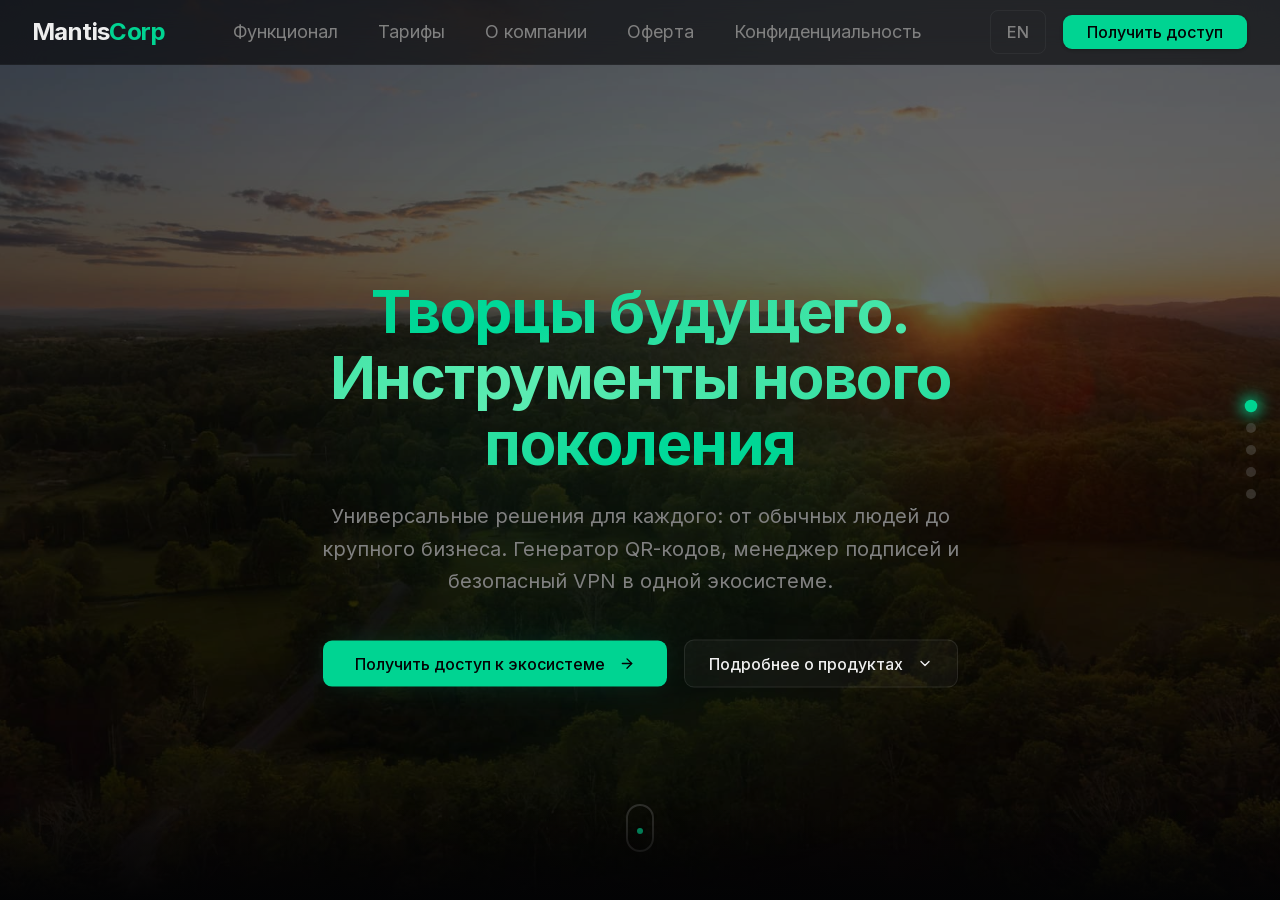
==== commit c89491b5: "deploy: underf1n3d/MantisCorpSiteSource@c4bb6e275d5258b092bce8ae2c6ae38a95fdd3f8" ====
--- a/index.html
+++ b/index.html
@@ -1 +1 @@
-<!DOCTYPE html><html lang="ru" class="inter_9024c12c-module__2SQ2Oq__variable geist_mono_8d43a2aa-module__8Li5zG__variable dark h-full antialiased"><head><meta charSet="utf-8"/><meta name="viewport" content="width=device-width, initial-scale=1"/><link rel="preload" href="/_next/static/media/797e433ab948586e-s.p.0r6juujl39pe6.woff2" as="font" crossorigin="" type="font/woff2"/><link rel="preload" href="/_next/static/media/83afe278b6a6bb3c-s.p.2bn3s6zvc0dyp.woff2" as="font" crossorigin="" type="font/woff2"/><link rel="preload" href="/_next/static/media/9c72aa0f40e4eef8-s.p.1y4-pdgsjb-pw.woff2" as="font" crossorigin="" type="font/woff2"/><link rel="preload" as="image" href="/visa.png"/><link rel="preload" as="image" href="/mastercard.png"/><link rel="preload" as="image" href="/mir.png"/><link rel="stylesheet" href="/_next/static/chunks/3l2msd2su_2hy.css" data-precedence="next"/><link rel="stylesheet" href="/_next/static/chunks/22r45i7cmhs_4.css" data-precedence="next"/><link rel="preload" as="script" fetchPriority="low" href="/_next/static/chunks/3z5q_p4msz2ha.js"/><script src="/_next/static/chunks/15orcrkp-_9ct.js" async=""></script><script src="/_next/static/chunks/2nykiepra7i1k.js" async=""></script><script src="/_next/static/chunks/0y-qmi6py9vt0.js" async=""></script><script src="/_next/static/chunks/turbopack-1_6kmb9wb6nxy.js" async=""></script><script src="/_next/static/chunks/0_o-gh2ckwyoq.js" async=""></script><script src="/_next/static/chunks/3nipx31m48f8w.js" async=""></script><script src="/_next/static/chunks/2dpri4b9spteb.js" async=""></script><script src="/_next/static/chunks/14mrh2-p_w84d.js" async=""></script><script src="/_next/static/chunks/3o90p_f0_95gt.js" async=""></script><meta name="next-size-adjust" content=""/><title>MantisCorp — Экосистема цифровых утилит</title><meta name="description" content="Профессиональные инструменты для бизнеса: генератор QR-кодов, менеджер цифровых подписей и защищённое VPN-соединение."/><meta property="og:title" content="MantisCorp — Экосистема цифровых утилит"/><meta property="og:description" content="Три инструмента в единой экосистеме: QR-коды, цифровые подписи и VPN."/><meta property="og:locale" content="ru_RU"/><meta property="og:type" content="website"/><meta name="twitter:card" content="summary"/><meta name="twitter:title" content="MantisCorp — Экосистема цифровых утилит"/><meta name="twitter:description" content="Три инструмента в единой экосистеме: QR-коды, цифровые подписи и VPN."/><link rel="icon" href="/icon.svg?icon.3vuc0gk001-s3.svg" sizes="any" type="image/svg+xml"/><script src="/_next/static/chunks/0cz1d0mv5g_q7.js" noModule=""></script></head><body class="min-h-full flex flex-col"><div hidden=""><!--$--><!--/$--></div><header class="fixed top-0 left-0 right-0 z-50 w-full border-b border-border/40 bg-background/80 backdrop-blur-xl supports-[backdrop-filter]:bg-background/60"><div class="mx-auto flex h-16 max-w-7xl items-center justify-between px-4 sm:px-6 lg:px-8"><a class="flex items-center gap-2 group" id="navbar-logo" href="/"><span class="text-2xl font-bold tracking-tight">Mantis<span class="text-primary">Corp</span></span></a><nav class="hidden md:flex items-center gap-2" id="navbar-desktop"><a href="#features" class="relative px-4 py-2 text-lg text-muted-foreground hover:text-foreground transition-colors rounded-md"><span class="relative z-10">Функционал</span></a><a href="#pricing" class="relative px-4 py-2 text-lg text-muted-foreground hover:text-foreground transition-colors rounded-md"><span class="relative z-10">Тарифы</span></a><a href="#about" class="relative px-4 py-2 text-lg text-muted-foreground hover:text-foreground transition-colors rounded-md"><span class="relative z-10">О компании</span></a><a class="relative px-4 py-2 text-lg text-muted-foreground hover:text-foreground transition-colors rounded-md" href="/offer/"><span class="relative z-10">Оферта</span></a><a class="relative px-4 py-2 text-lg text-muted-foreground hover:text-foreground transition-colors rounded-md" href="/privacy/"><span class="relative z-10">Конфиденциальность</span></a></nav><div class="flex items-center gap-2"><button class="hidden sm:flex h-8 px-3 items-center justify-center rounded-md border border-border/60 text-xs font-medium text-muted-foreground hover:text-foreground hover:border-primary/40 transition-all" id="language-switcher">EN</button><button type="button" tabindex="0" data-slot="button" id="navbar-cta" class="group/button shrink-0 items-center justify-center border border-transparent bg-clip-padding font-medium whitespace-nowrap transition-all outline-none select-none focus-visible:border-ring focus-visible:ring-3 focus-visible:ring-ring/50 active:not-aria-[haspopup]:translate-y-px disabled:pointer-events-none disabled:opacity-50 aria-invalid:border-destructive aria-invalid:ring-3 aria-invalid:ring-destructive/20 dark:aria-invalid:border-destructive/50 dark:aria-invalid:ring-destructive/40 [&amp;_svg]:pointer-events-none [&amp;_svg]:shrink-0 h-7 gap-1 rounded-[min(var(--radius-md),12px)] px-2.5 text-[0.8rem] in-data-[slot=button-group]:rounded-lg has-data-[icon=inline-end]:pr-1.5 has-data-[icon=inline-start]:pl-1.5 [&amp;_svg:not([class*=&#x27;size-&#x27;])]:size-3.5 hidden sm:inline-flex bg-primary text-primary-foreground hover:bg-primary/90 shadow-sm">Получить доступ</button><button class="md:hidden p-2 text-muted-foreground hover:text-foreground" id="mobile-menu-toggle"><svg xmlns="http://www.w3.org/2000/svg" width="24" height="24" viewBox="0 0 24 24" fill="none" stroke="currentColor" stroke-width="2" stroke-linecap="round" stroke-linejoin="round" class="lucide lucide-menu h-5 w-5" aria-hidden="true"><path d="M4 5h16"></path><path d="M4 12h16"></path><path d="M4 19h16"></path></svg></button></div></div></header><main class="flex-1"><div class="h-screen w-full overflow-hidden bg-background relative"><div class="swiper w-full h-full"><div class="swiper-wrapper"><div class="swiper-slide w-full h-full" data-hash="hero"><div class="slide-scroll w-full h-full flex flex-col overflow-y-auto overflow-x-hidden scrollbar-hide"><section class="relative overflow-hidden w-full min-h-full flex flex-col justify-center items-center pt-20 sm:pt-24 pb-8"><div class="absolute inset-0 bg-cover bg-center pointer-events-none" style="background-image:url(&#x27;/bg/hero.jpg&#x27;)"></div><div class="absolute inset-0 bg-background/60 pointer-events-none"></div><div class="absolute top-1/2 left-1/2 -translate-x-1/2 -translate-y-1/2 w-[600px] h-[600px] rounded-full bg-primary/5 blur-[90px] animate-glow-pulse pointer-events-none"></div><div class="absolute top-1/4 right-1/4 w-[300px] h-[300px] rounded-full bg-primary/3 blur-[80px] animate-glow-pulse [animation-delay:1.5s] pointer-events-none"></div><div class="relative mx-auto max-w-7xl px-4 sm:px-6 lg:px-8 w-full"><div class="mx-auto max-w-3xl text-center"><h1 class="text-4xl sm:text-5xl lg:text-6xl font-bold tracking-tight leading-[1.1] mb-6" style="opacity:0;transform:translateY(20px)"><span class="text-gradient">Творцы будущего. Инструменты нового поколения</span></h1><p class="text-lg sm:text-xl text-muted-foreground leading-relaxed mb-10 max-w-2xl mx-auto" style="opacity:0;transform:translateY(20px)">Универсальные решения для каждого: от обычных людей до крупного бизнеса. Генератор QR-кодов, менеджер подписей и безопасный VPN в одной экосистеме.</p><div class="flex flex-col sm:flex-row items-center justify-center gap-4" style="opacity:0;transform:translateY(20px)"><a href="#pricing"><button type="button" tabindex="0" data-slot="button" id="hero-cta" class="group/button inline-flex shrink-0 items-center justify-center rounded-lg border border-transparent bg-clip-padding whitespace-nowrap transition-all outline-none select-none focus-visible:border-ring focus-visible:ring-3 focus-visible:ring-ring/50 active:not-aria-[haspopup]:translate-y-px disabled:pointer-events-none disabled:opacity-50 aria-invalid:border-destructive aria-invalid:ring-3 aria-invalid:ring-destructive/20 dark:aria-invalid:border-destructive/50 dark:aria-invalid:ring-destructive/40 [&amp;_svg]:pointer-events-none [&amp;_svg]:shrink-0 [&amp;_svg:not([class*=&#x27;size-&#x27;])]:size-4 gap-1.5 has-data-[icon=inline-end]:pr-2 has-data-[icon=inline-start]:pl-2 bg-primary text-primary-foreground hover:bg-primary/90 shadow-lg glow-emerald-sm px-8 h-12 text-base font-medium">Получить доступ к экосистеме<svg xmlns="http://www.w3.org/2000/svg" width="24" height="24" viewBox="0 0 24 24" fill="none" stroke="currentColor" stroke-width="2" stroke-linecap="round" stroke-linejoin="round" class="lucide lucide-arrow-right ml-2 h-4 w-4" aria-hidden="true"><path d="M5 12h14"></path><path d="m12 5 7 7-7 7"></path></svg></button></a><a href="#features"><button type="button" tabindex="0" data-slot="button" class="group/button inline-flex shrink-0 items-center justify-center rounded-lg border bg-clip-padding whitespace-nowrap outline-none select-none focus-visible:border-ring focus-visible:ring-3 focus-visible:ring-ring/50 active:not-aria-[haspopup]:translate-y-px disabled:pointer-events-none disabled:opacity-50 aria-invalid:border-destructive aria-invalid:ring-3 aria-invalid:ring-destructive/20 dark:aria-invalid:border-destructive/50 dark:aria-invalid:ring-destructive/40 [&amp;_svg]:pointer-events-none [&amp;_svg]:shrink-0 [&amp;_svg:not([class*=&#x27;size-&#x27;])]:size-4 bg-background hover:text-foreground aria-expanded:bg-muted aria-expanded:text-foreground dark:border-input dark:bg-input/30 dark:hover:bg-input/50 gap-1.5 has-data-[icon=inline-end]:pr-2 has-data-[icon=inline-start]:pl-2 border-border/60 hover:border-primary/40 hover:bg-primary/5 h-12 px-6 text-base font-medium transition-colors">Подробнее о продуктах<svg xmlns="http://www.w3.org/2000/svg" width="24" height="24" viewBox="0 0 24 24" fill="none" stroke="currentColor" stroke-width="2" stroke-linecap="round" stroke-linejoin="round" class="lucide lucide-chevron-down ml-2 h-4 w-4" aria-hidden="true"><path d="m6 9 6 6 6-6"></path></svg></button></a></div></div></div><div class="absolute bottom-10 left-1/2 -translate-x-1/2 flex flex-col items-center text-muted-foreground/50 pointer-events-none" style="opacity:0"><div class="w-7 h-12 border-2 border-muted-foreground/30 rounded-full flex justify-center p-1.5 mb-2 relative"><div class="w-1.5 h-1.5 bg-primary/80 rounded-full"></div></div></div><div class="absolute bottom-0 left-0 right-0 h-24 bg-gradient-to-t from-background to-transparent pointer-events-none"></div></section></div></div><div class="swiper-slide w-full h-full" data-hash="features"><div class="slide-scroll w-full h-full flex flex-col overflow-y-auto overflow-x-hidden scrollbar-hide"><section class="relative w-full min-h-full flex flex-col justify-start pt-20 sm:pt-24 pb-8"><div class="absolute inset-0 bg-cover bg-center pointer-events-none" style="background-image:url(&#x27;/bg/features.jpg&#x27;)"></div><div class="absolute inset-0 bg-background/[0.78] pointer-events-none"></div><div class="relative mx-auto max-w-7xl px-4 sm:px-6 lg:px-8 w-full"><div class="mx-auto max-w-2xl text-center mb-2 sm:mb-4" style="opacity:0;transform:translateY(20px)"><div class="inline-flex items-center gap-2 rounded-full border border-primary/20 bg-primary/5 px-3 py-1 sm:px-4 sm:py-1 fluid-badge font-medium text-primary mb-2 sm:mb-4">Возможности</div><h2 class="text-xl sm:text-3xl font-bold tracking-tight mb-1 sm:mb-3">Инструменты, которые работают на вас</h2><p class="text-sm sm:text-base text-muted-foreground">Каждый компонент экосистемы MantisCorp разработан для максимальной продуктивности.</p></div><div class="relative max-w-xl mx-auto"><button class="absolute left-0 sm:-left-14 top-1/2 -translate-y-1/2 z-20 hidden sm:flex h-8 w-8 sm:h-10 sm:w-10 items-center justify-center rounded-full border border-border/60 bg-card/80 backdrop-blur-sm text-muted-foreground opacity-40 hover:opacity-100 hover:text-primary hover:border-primary/40 hover:bg-card transition-all duration-300 shadow-lg cursor-pointer" aria-label="Previous"><svg xmlns="http://www.w3.org/2000/svg" width="24" height="24" viewBox="0 0 24 24" fill="none" stroke="currentColor" stroke-width="2" stroke-linecap="round" stroke-linejoin="round" class="lucide lucide-chevron-left h-4 w-4 sm:h-5 sm:w-5" aria-hidden="true"><path d="m15 18-6-6 6-6"></path></svg></button><button class="absolute right-0 sm:-right-14 top-1/2 -translate-y-1/2 z-20 hidden sm:flex h-8 w-8 sm:h-10 sm:w-10 items-center justify-center rounded-full border border-border/60 bg-card/80 backdrop-blur-sm text-muted-foreground opacity-40 hover:opacity-100 hover:text-primary hover:border-primary/40 hover:bg-card transition-all duration-300 shadow-lg cursor-pointer" aria-label="Next"><svg xmlns="http://www.w3.org/2000/svg" width="24" height="24" viewBox="0 0 24 24" fill="none" stroke="currentColor" stroke-width="2" stroke-linecap="round" stroke-linejoin="round" class="lucide lucide-chevron-right h-4 w-4 sm:h-5 sm:w-5" aria-hidden="true"><path d="m9 18 6-6-6-6"></path></svg></button><div class="overflow-hidden rounded-2xl px-2 sm:px-0 flex items-stretch min-h-[320px] sm:min-h-[440px]"><div class="w-full h-full cursor-grab active:cursor-grabbing" draggable="false" style="opacity:1;transform:none;-webkit-touch-callout:none;-webkit-user-select:none;user-select:none;touch-action:pan-y"><div data-slot="card" data-size="default" class="group/card gap-(--card-spacing) rounded-xl py-(--card-spacing) text-sm text-card-foreground ring-1 ring-foreground/10 [--card-spacing:--spacing(4)] has-data-[slot=card-footer]:pb-0 has-[&gt;img:first-child]:pt-0 data-[size=sm]:[--card-spacing:--spacing(3)] data-[size=sm]:has-data-[slot=card-footer]:pb-0 *:[img:first-child]:rounded-t-xl *:[img:last-child]:rounded-b-xl w-full h-full flex flex-col group/card relative border-border/40 bg-card/60 hover:border-primary/30 hover:bg-card/80 transition-colors duration-300 hover:shadow-lg hover:shadow-primary/5 overflow-hidden" id="feature-card-vpn"><div data-slot="card-content" class="p-4 sm:p-8 flex-1 flex flex-col justify-center"><div class="mb-3 sm:mb-5 flex h-10 w-10 sm:h-12 sm:w-12 items-center justify-center rounded-xl bg-primary/10 border border-primary/20 group-hover/card:bg-primary/15 group-hover/card:border-primary/30 transition-all duration-300"><svg xmlns="http://www.w3.org/2000/svg" width="24" height="24" viewBox="0 0 24 24" fill="none" stroke="currentColor" stroke-width="2" stroke-linecap="round" stroke-linejoin="round" class="lucide lucide-shield-check h-5 w-5 sm:h-6 sm:w-6 text-primary" aria-hidden="true"><path d="M20 13c0 5-3.5 7.5-7.66 8.95a1 1 0 0 1-.67-.01C7.5 20.5 4 18 4 13V6a1 1 0 0 1 1-1c2 0 4.5-1.2 6.24-2.72a1.17 1.17 0 0 1 1.52 0C14.51 3.81 17 5 19 5a1 1 0 0 1 1 1z"></path><path d="m9 12 2 2 4-4"></path></svg></div><h3 class="text-lg sm:text-xl font-semibold mb-1 sm:mb-3">MantisVPN</h3><p class="text-xs sm:text-sm text-muted-foreground leading-relaxed mb-3 sm:mb-5">Протокол безопасного сетевого доступа (VPN) с шифрованием корпоративного уровня, высокой скоростью и защитой от утечек данных.</p><ul class="space-y-1 sm:space-y-2.5"><li class="flex items-start gap-2 sm:gap-2.5 text-xs sm:text-sm text-muted-foreground"><svg xmlns="http://www.w3.org/2000/svg" width="24" height="24" viewBox="0 0 24 24" fill="none" stroke="currentColor" stroke-width="2" stroke-linecap="round" stroke-linejoin="round" class="lucide lucide-check h-3 w-3 sm:h-4 sm:w-4 text-primary mt-0.5 shrink-0" aria-hidden="true"><path d="M20 6 9 17l-5-5"></path></svg><span>Шифрование AES-256</span></li><li class="flex items-start gap-2 sm:gap-2.5 text-xs sm:text-sm text-muted-foreground"><svg xmlns="http://www.w3.org/2000/svg" width="24" height="24" viewBox="0 0 24 24" fill="none" stroke="currentColor" stroke-width="2" stroke-linecap="round" stroke-linejoin="round" class="lucide lucide-check h-3 w-3 sm:h-4 sm:w-4 text-primary mt-0.5 shrink-0" aria-hidden="true"><path d="M20 6 9 17l-5-5"></path></svg><span>Серверы в 6+ странах</span></li><li class="flex items-start gap-2 sm:gap-2.5 text-xs sm:text-sm text-muted-foreground"><svg xmlns="http://www.w3.org/2000/svg" width="24" height="24" viewBox="0 0 24 24" fill="none" stroke="currentColor" stroke-width="2" stroke-linecap="round" stroke-linejoin="round" class="lucide lucide-check h-3 w-3 sm:h-4 sm:w-4 text-primary mt-0.5 shrink-0" aria-hidden="true"><path d="M20 6 9 17l-5-5"></path></svg><span>Защита от утечек DNS/IP</span></li><li class="flex items-start gap-2 sm:gap-2.5 text-xs sm:text-sm text-muted-foreground"><svg xmlns="http://www.w3.org/2000/svg" width="24" height="24" viewBox="0 0 24 24" fill="none" stroke="currentColor" stroke-width="2" stroke-linecap="round" stroke-linejoin="round" class="lucide lucide-check h-3 w-3 sm:h-4 sm:w-4 text-primary mt-0.5 shrink-0" aria-hidden="true"><path d="M20 6 9 17l-5-5"></path></svg><span>Без ограничения скорости</span></li></ul><div class="mt-3 sm:mt-6 flex flex-wrap items-center gap-2 sm:gap-3"><a href="https://t.me/mantis_vpn_bot" target="_blank" rel="noopener noreferrer" class="inline-flex items-center gap-1.5 sm:gap-2 rounded-xl bg-primary hover:bg-primary/90 text-primary-foreground font-semibold px-4 py-2 sm:px-6 sm:py-2.5 text-xs sm:text-sm shadow-lg shadow-primary/20 transition-all hover:scale-105 active:scale-95">Перейти<svg xmlns="http://www.w3.org/2000/svg" width="24" height="24" viewBox="0 0 24 24" fill="none" stroke="currentColor" stroke-width="2" stroke-linecap="round" stroke-linejoin="round" class="lucide lucide-external-link h-3 w-3 sm:h-4 sm:w-4" aria-hidden="true"><path d="M15 3h6v6"></path><path d="M10 14 21 3"></path><path d="M18 13v6a2 2 0 0 1-2 2H5a2 2 0 0 1-2-2V8a2 2 0 0 1 2-2h6"></path></svg></a><a href="https://t.me/mantis_supportt" target="_blank" rel="noopener noreferrer" class="inline-flex items-center gap-1.5 sm:gap-2 rounded-xl border border-border/60 bg-transparent hover:bg-primary/5 hover:border-primary/40 hover:text-primary text-muted-foreground font-semibold px-4 py-2 sm:px-6 sm:py-2.5 text-xs sm:text-sm transition-all hover:scale-105 active:scale-95"><svg xmlns="http://www.w3.org/2000/svg" width="24" height="24" viewBox="0 0 24 24" fill="none" stroke="currentColor" stroke-width="2" stroke-linecap="round" stroke-linejoin="round" class="lucide lucide-headphones h-3 w-3 sm:h-4 sm:w-4" aria-hidden="true"><path d="M3 14h3a2 2 0 0 1 2 2v3a2 2 0 0 1-2 2H5a2 2 0 0 1-2-2v-7a9 9 0 0 1 18 0v7a2 2 0 0 1-2 2h-1a2 2 0 0 1-2-2v-3a2 2 0 0 1 2-2h3"></path></svg>Поддержка</a></div></div></div></div></div><div class="flex justify-center gap-1.5 sm:gap-2 mt-2 sm:mt-5"><button class="h-2 rounded-full transition-all duration-300 cursor-pointer w-6 bg-primary" aria-label="Slide 1"></button><button class="h-2 rounded-full transition-all duration-300 cursor-pointer w-2 bg-muted-foreground/30 hover:bg-muted-foreground/50" aria-label="Slide 2"></button><button class="h-2 rounded-full transition-all duration-300 cursor-pointer w-2 bg-muted-foreground/30 hover:bg-muted-foreground/50" aria-label="Slide 3"></button></div></div></div></section></div></div><div class="swiper-slide w-full h-full" data-hash="pricing"><div class="slide-scroll w-full h-full flex flex-col overflow-y-auto overflow-x-hidden scrollbar-hide"><section class="relative w-full min-h-full flex flex-col justify-start pt-20 sm:pt-24 pb-8"><div class="absolute inset-0 bg-cover bg-center pointer-events-none" style="background-image:url(&#x27;/bg/pricing.jpg&#x27;)"></div><div class="absolute inset-0 bg-background/[0.82] pointer-events-none"></div><div class="absolute inset-0 bg-gradient-to-b from-transparent via-primary/[0.02] to-transparent"></div><div class="relative mx-auto max-w-7xl px-4 sm:px-6 lg:px-8 w-full"><div class="mx-auto max-w-3xl text-center mb-3 sm:mb-10" style="opacity:0;transform:translateY(20px)"><div class="inline-flex items-center gap-2 rounded-full border border-primary/20 bg-primary/5 px-3 py-1 sm:px-4 sm:py-1 fluid-badge font-medium text-primary mb-2 sm:mb-4">Тарифы</div><h2 class="text-xl sm:text-3xl lg:text-4xl font-bold tracking-tight mb-1 sm:mb-4">Стоимость по запросу</h2><p class="text-sm sm:text-base text-muted-foreground">Мы подбираем индивидуальные условия под каждого клиента. Свяжитесь с нами, чтобы получить персональное предложение.</p></div><div class="grid grid-cols-1 lg:grid-cols-2 gap-3 sm:gap-6 max-w-5xl mx-auto"><div class="flex flex-col justify-center" style="opacity:0;transform:translateX(-20px)"><p class="text-muted-foreground leading-relaxed text-sm sm:text-base mb-3 sm:mb-6">Каждый бизнес уникален — поэтому мы не используем фиксированные тарифы. Наша команда проанализирует ваши задачи, предложит оптимальный набор инструментов и рассчитает стоимость, которая будет соответствовать именно вашим потребностям. Вы платите только за то, что действительно используете.</p><div class="flex flex-col items-center"><a href="mailto:mantis@huesos.pro"><button type="button" tabindex="0" data-slot="button" class="group/button inline-flex shrink-0 items-center justify-center border border-transparent bg-clip-padding whitespace-nowrap outline-none select-none focus-visible:border-ring focus-visible:ring-3 focus-visible:ring-ring/50 active:not-aria-[haspopup]:translate-y-px disabled:pointer-events-none disabled:opacity-50 aria-invalid:border-destructive aria-invalid:ring-3 aria-invalid:ring-destructive/20 dark:aria-invalid:border-destructive/50 dark:aria-invalid:ring-destructive/40 [&amp;_svg]:pointer-events-none [&amp;_svg]:shrink-0 [&amp;_svg:not([class*=&#x27;size-&#x27;])]:size-4 gap-1.5 has-data-[icon=inline-end]:pr-2 has-data-[icon=inline-start]:pl-2 bg-primary hover:bg-primary/90 text-primary-foreground font-semibold px-5 sm:px-8 h-10 sm:h-12 text-sm sm:text-base rounded-xl shadow-lg shadow-primary/20 glow-emerald transition-transform hover:scale-105 active:scale-95"><svg xmlns="http://www.w3.org/2000/svg" width="24" height="24" viewBox="0 0 24 24" fill="none" stroke="currentColor" stroke-width="2" stroke-linecap="round" stroke-linejoin="round" class="lucide lucide-mail mr-2 sm:mr-2.5 h-3.5 w-3.5 sm:h-4 sm:w-4" aria-hidden="true"><path d="m22 7-8.991 5.727a2 2 0 0 1-2.009 0L2 7"></path><rect x="2" y="4" width="20" height="16" rx="2"></rect></svg>Связаться с нами</button></a><p class="text-xs text-muted-foreground mt-3">Мы ответим в течение 24 часов.</p></div></div><div style="opacity:0;transform:translateX(20px)"><div data-slot="card" data-size="default" class="group/card flex flex-col gap-(--card-spacing) overflow-hidden rounded-xl py-(--card-spacing) text-sm text-card-foreground ring-1 ring-foreground/10 [--card-spacing:--spacing(4)] has-data-[slot=card-footer]:pb-0 has-[&gt;img:first-child]:pt-0 data-[size=sm]:[--card-spacing:--spacing(3)] data-[size=sm]:has-data-[slot=card-footer]:pb-0 *:[img:first-child]:rounded-t-xl *:[img:last-child]:rounded-b-xl border-border/40 bg-card/50 backdrop-blur-sm"><div data-slot="card-content" class="p-4 sm:p-8"><ul class="space-y-2 sm:space-y-4"><li class="flex items-start gap-2.5 sm:gap-3 text-xs sm:text-sm text-muted-foreground" style="opacity:0;transform:translateX(10px)"><div class="flex h-5 w-5 shrink-0 items-center justify-center rounded-full bg-primary/15 border border-primary/20 mt-0.5"><svg xmlns="http://www.w3.org/2000/svg" width="24" height="24" viewBox="0 0 24 24" fill="none" stroke="currentColor" stroke-width="2" stroke-linecap="round" stroke-linejoin="round" class="lucide lucide-check h-3 w-3 text-primary" aria-hidden="true"><path d="M20 6 9 17l-5-5"></path></svg></div><span>Индивидуальный расчёт под ваши задачи</span></li><li class="flex items-start gap-2.5 sm:gap-3 text-xs sm:text-sm text-muted-foreground" style="opacity:0;transform:translateX(10px)"><div class="flex h-5 w-5 shrink-0 items-center justify-center rounded-full bg-primary/15 border border-primary/20 mt-0.5"><svg xmlns="http://www.w3.org/2000/svg" width="24" height="24" viewBox="0 0 24 24" fill="none" stroke="currentColor" stroke-width="2" stroke-linecap="round" stroke-linejoin="round" class="lucide lucide-check h-3 w-3 text-primary" aria-hidden="true"><path d="M20 6 9 17l-5-5"></path></svg></div><span>Гибкие условия оплаты</span></li><li class="flex items-start gap-2.5 sm:gap-3 text-xs sm:text-sm text-muted-foreground" style="opacity:0;transform:translateX(10px)"><div class="flex h-5 w-5 shrink-0 items-center justify-center rounded-full bg-primary/15 border border-primary/20 mt-0.5"><svg xmlns="http://www.w3.org/2000/svg" width="24" height="24" viewBox="0 0 24 24" fill="none" stroke="currentColor" stroke-width="2" stroke-linecap="round" stroke-linejoin="round" class="lucide lucide-check h-3 w-3 text-primary" aria-hidden="true"><path d="M20 6 9 17l-5-5"></path></svg></div><span>Бесплатная консультация перед началом</span></li><li class="flex items-start gap-2.5 sm:gap-3 text-xs sm:text-sm text-muted-foreground" style="opacity:0;transform:translateX(10px)"><div class="flex h-5 w-5 shrink-0 items-center justify-center rounded-full bg-primary/15 border border-primary/20 mt-0.5"><svg xmlns="http://www.w3.org/2000/svg" width="24" height="24" viewBox="0 0 24 24" fill="none" stroke="currentColor" stroke-width="2" stroke-linecap="round" stroke-linejoin="round" class="lucide lucide-check h-3 w-3 text-primary" aria-hidden="true"><path d="M20 6 9 17l-5-5"></path></svg></div><span>Полный доступ ко всем инструментам экосистемы</span></li><li class="flex items-start gap-2.5 sm:gap-3 text-xs sm:text-sm text-muted-foreground" style="opacity:0;transform:translateX(10px)"><div class="flex h-5 w-5 shrink-0 items-center justify-center rounded-full bg-primary/15 border border-primary/20 mt-0.5"><svg xmlns="http://www.w3.org/2000/svg" width="24" height="24" viewBox="0 0 24 24" fill="none" stroke="currentColor" stroke-width="2" stroke-linecap="round" stroke-linejoin="round" class="lucide lucide-check h-3 w-3 text-primary" aria-hidden="true"><path d="M20 6 9 17l-5-5"></path></svg></div><span>Приоритетная техническая поддержка</span></li><li class="flex items-start gap-2.5 sm:gap-3 text-xs sm:text-sm text-muted-foreground" style="opacity:0;transform:translateX(10px)"><div class="flex h-5 w-5 shrink-0 items-center justify-center rounded-full bg-primary/15 border border-primary/20 mt-0.5"><svg xmlns="http://www.w3.org/2000/svg" width="24" height="24" viewBox="0 0 24 24" fill="none" stroke="currentColor" stroke-width="2" stroke-linecap="round" stroke-linejoin="round" class="lucide lucide-check h-3 w-3 text-primary" aria-hidden="true"><path d="M20 6 9 17l-5-5"></path></svg></div><span>Персональный менеджер</span></li></ul></div></div></div></div></div></section></div></div><div class="swiper-slide w-full h-full" data-hash="about"><div class="slide-scroll w-full h-full flex flex-col overflow-y-auto overflow-x-hidden scrollbar-hide"><section class="relative pt-20 sm:pt-24 pb-8 w-full flex flex-col justify-start items-center min-h-full"><div class="absolute inset-0 bg-cover bg-center pointer-events-none" style="background-image:url(&#x27;/bg/about.jpg&#x27;)"></div><div class="absolute inset-0 bg-background/[0.82] pointer-events-none"></div><div class="relative mx-auto max-w-7xl px-4 sm:px-6 lg:px-8 w-full"><div class="mx-auto max-w-2xl text-center mb-3 sm:mb-6" style="opacity:0;transform:translateY(20px)"><div class="inline-flex items-center gap-2 rounded-full border border-primary/20 bg-primary/5 px-2.5 py-1 sm:px-4 sm:py-1.5 fluid-badge font-medium text-primary mb-1.5 sm:mb-6">О компании</div><h2 class="fluid-h2 font-bold tracking-tight mb-1.5 sm:mb-4 leading-tight">MantisCorp</h2><p class="fluid-body text-muted-foreground leading-relaxed">MantisCorp — это экосистема цифровых утилит, созданная для всех: от обычных людей до крупного бизнеса. Мы — творцы будущего, предоставляющие профессиональные инструменты для безопасности, удобства и продуктивности в вашей повседневной и рабочей рутине.</p></div><div class="relative max-w-3xl mx-auto mb-4 sm:mb-6" style="opacity:0;transform:scale(0.95)"><div class="absolute -inset-px rounded-2xl bg-gradient-to-r from-primary/30 via-emerald-500/20 to-primary/30 opacity-50 blur-md"></div><div class="relative rounded-2xl border border-white/10 bg-card/60 backdrop-blur-2xl px-4 py-3 sm:px-8 sm:py-5 text-center shadow-xl overflow-hidden"><div class="absolute inset-0 bg-gradient-to-b from-white/5 to-transparent opacity-50"></div><p class="relative z-10 fluid-body font-medium text-foreground leading-relaxed italic">“<!-- -->Наша миссия — сделать цифровые инструменты доступными, безопасными и интуитивно понятными для каждого.<!-- -->”</p></div></div><div class="grid grid-cols-1 sm:grid-cols-3 gap-2 sm:gap-5 max-w-3xl mx-auto"><div class="group relative rounded-xl sm:rounded-2xl border border-border/40 bg-card/50 backdrop-blur-sm p-2.5 sm:p-6 flex flex-row sm:flex-col items-center text-left sm:text-center gap-3 sm:gap-0 hover:border-primary/30 hover:bg-card/80 transition-all duration-300 hover:shadow-lg hover:shadow-primary/5 hover:-translate-y-1" style="opacity:0;transform:translateY(25px)"><div class="shrink-0 sm:mx-auto mb-0 sm:mb-4 flex h-9 w-9 sm:h-12 sm:w-12 items-center justify-center rounded-xl bg-primary/10 border border-primary/20 group-hover:bg-primary/15 group-hover:border-primary/30 transition-all duration-300"><svg xmlns="http://www.w3.org/2000/svg" width="24" height="24" viewBox="0 0 24 24" fill="none" stroke="currentColor" stroke-width="2" stroke-linecap="round" stroke-linejoin="round" class="lucide lucide-shield h-4 w-4 sm:h-5 sm:w-5 text-primary" aria-hidden="true"><path d="M20 13c0 5-3.5 7.5-7.66 8.95a1 1 0 0 1-.67-.01C7.5 20.5 4 18 4 13V6a1 1 0 0 1 1-1c2 0 4.5-1.2 6.24-2.72a1.17 1.17 0 0 1 1.52 0C14.51 3.81 17 5 19 5a1 1 0 0 1 1 1z"></path></svg></div><div class="min-w-0"><h3 class="fluid-sm font-semibold mb-0.5 sm:mb-2">Безопасность</h3><p class="fluid-xs text-muted-foreground leading-tight sm:leading-relaxed">Шифрование корпоративного уровня и защита данных в каждом продукте.</p></div></div><div class="group relative rounded-xl sm:rounded-2xl border border-border/40 bg-card/50 backdrop-blur-sm p-2.5 sm:p-6 flex flex-row sm:flex-col items-center text-left sm:text-center gap-3 sm:gap-0 hover:border-primary/30 hover:bg-card/80 transition-all duration-300 hover:shadow-lg hover:shadow-primary/5 hover:-translate-y-1" style="opacity:0;transform:translateY(25px)"><div class="shrink-0 sm:mx-auto mb-0 sm:mb-4 flex h-9 w-9 sm:h-12 sm:w-12 items-center justify-center rounded-xl bg-primary/10 border border-primary/20 group-hover:bg-primary/15 group-hover:border-primary/30 transition-all duration-300"><svg xmlns="http://www.w3.org/2000/svg" width="24" height="24" viewBox="0 0 24 24" fill="none" stroke="currentColor" stroke-width="2" stroke-linecap="round" stroke-linejoin="round" class="lucide lucide-zap h-4 w-4 sm:h-5 sm:w-5 text-primary" aria-hidden="true"><path d="M4 14a1 1 0 0 1-.78-1.63l9.9-10.2a.5.5 0 0 1 .86.46l-1.92 6.02A1 1 0 0 0 13 10h7a1 1 0 0 1 .78 1.63l-9.9 10.2a.5.5 0 0 1-.86-.46l1.92-6.02A1 1 0 0 0 11 14z"></path></svg></div><div class="min-w-0"><h3 class="fluid-sm font-semibold mb-0.5 sm:mb-2">Простота</h3><p class="fluid-xs text-muted-foreground leading-tight sm:leading-relaxed">Интуитивный интерфейс, с которым разберётся каждый — без инструкций.</p></div></div><div class="group relative rounded-xl sm:rounded-2xl border border-border/40 bg-card/50 backdrop-blur-sm p-2.5 sm:p-6 flex flex-row sm:flex-col items-center text-left sm:text-center gap-3 sm:gap-0 hover:border-primary/30 hover:bg-card/80 transition-all duration-300 hover:shadow-lg hover:shadow-primary/5 hover:-translate-y-1" style="opacity:0;transform:translateY(25px)"><div class="shrink-0 sm:mx-auto mb-0 sm:mb-4 flex h-9 w-9 sm:h-12 sm:w-12 items-center justify-center rounded-xl bg-primary/10 border border-primary/20 group-hover:bg-primary/15 group-hover:border-primary/30 transition-all duration-300"><svg xmlns="http://www.w3.org/2000/svg" width="24" height="24" viewBox="0 0 24 24" fill="none" stroke="currentColor" stroke-width="2" stroke-linecap="round" stroke-linejoin="round" class="lucide lucide-heart h-4 w-4 sm:h-5 sm:w-5 text-primary" aria-hidden="true"><path d="M2 9.5a5.5 5.5 0 0 1 9.591-3.676.56.56 0 0 0 .818 0A5.49 5.49 0 0 1 22 9.5c0 2.29-1.5 4-3 5.5l-5.492 5.313a2 2 0 0 1-3 .019L5 15c-1.5-1.5-3-3.2-3-5.5"></path></svg></div><div class="min-w-0"><h3 class="fluid-sm font-semibold mb-0.5 sm:mb-2">Надёжность</h3><p class="fluid-xs text-muted-foreground leading-tight sm:leading-relaxed">Стабильная инфраструктура и круглосуточная поддержка без выходных.</p></div></div></div></div></section></div></div><div class="swiper-slide w-full h-full" data-hash="contact"><div class="slide-scroll w-full h-full flex flex-col overflow-y-auto overflow-x-hidden scrollbar-hide"><div class="flex flex-col w-full min-h-full"><section class="relative pt-20 sm:pt-24 pb-8 w-full flex flex-col justify-center items-center flex-1"><div class="absolute inset-0 bg-cover bg-center pointer-events-none" style="background-image:url(&#x27;/bg/contact.jpg&#x27;)"></div><div class="absolute inset-0 bg-background/[0.83] pointer-events-none"></div><div class="relative mx-auto max-w-7xl px-4 sm:px-6 lg:px-8 w-full"><div class="mx-auto max-w-lg text-center" style="opacity:0;transform:translateY(20px)"><div class="inline-flex items-center gap-2 rounded-full border border-primary/20 bg-primary/5 px-3 py-1 sm:px-4 sm:py-1.5 fluid-badge font-medium text-primary mb-2 sm:mb-6">Контакты</div><h2 class="fluid-h2 font-bold tracking-tight mb-2 sm:mb-4">Свяжитесь с нами</h2><p class="fluid-body text-muted-foreground mb-4 sm:mb-8">По вопросам работы сервиса, возврата средств и технической поддержки обращайтесь по электронной почте.</p><a href="mailto:mantis@huesos.pro" class="inline-flex items-center gap-1.5 sm:gap-2 rounded-lg border border-primary/30 bg-primary/5 px-4 py-2 sm:px-6 sm:py-3 text-xs sm:text-sm font-medium text-primary hover:bg-primary/10 transition-colors" id="contact-email"><svg xmlns="http://www.w3.org/2000/svg" width="24" height="24" viewBox="0 0 24 24" fill="none" stroke="currentColor" stroke-width="2" stroke-linecap="round" stroke-linejoin="round" class="lucide lucide-mail h-3.5 w-3.5 sm:h-4 sm:w-4" aria-hidden="true"><path d="m22 7-8.991 5.727a2 2 0 0 1-2.009 0L2 7"></path><rect x="2" y="4" width="20" height="16" rx="2"></rect></svg>mantis@huesos.pro</a></div></div></section><footer class="border-t border-border/40 bg-background" id="footer"><div class="mx-auto max-w-7xl px-4 sm:px-6 lg:px-8"><div class="grid grid-cols-2 gap-x-4 gap-y-4 py-4 sm:gap-8 sm:py-12 lg:grid-cols-4"><div class="space-y-2 sm:space-y-4 col-span-2 lg:col-span-1"><div class="flex items-center gap-2"><span class="text-base sm:text-lg font-bold tracking-tight">Mantis<span class="text-primary">Corp</span></span></div><p class="fluid-sm text-muted-foreground leading-relaxed">Экосистема цифровых утилит для людей и бизнеса.</p></div><div class="space-y-2 sm:space-y-4"><h3 class="fluid-sm font-semibold">Навигация</h3><ul class="space-y-1 sm:space-y-2.5"><li><a href="#features" class="fluid-xs text-muted-foreground hover:text-foreground transition-colors">Функционал</a></li><li><a href="#pricing" class="fluid-xs text-muted-foreground hover:text-foreground transition-colors">Тарифы</a></li></ul></div><div class="space-y-2 sm:space-y-4"><h3 class="fluid-sm font-semibold">Документы</h3><ul class="space-y-1 sm:space-y-2.5"><li><a class="fluid-xs text-muted-foreground hover:text-foreground transition-colors" id="footer-offer-link" href="/offer/">Публичная оферта</a></li><li><a class="fluid-xs text-muted-foreground hover:text-foreground transition-colors" id="footer-privacy-link" href="/privacy/">Политика конфиденциальности</a></li></ul></div><div class="space-y-2 sm:space-y-4"><h3 class="fluid-sm font-semibold">Контакты</h3><ul class="space-y-1 sm:space-y-2.5"><li><a href="mailto:mantis@huesos.pro" class="fluid-xs text-muted-foreground hover:text-primary transition-colors">mantis@huesos.pro</a></li></ul></div></div><div class="border-t border-border/40 py-4 sm:py-6 flex flex-col sm:flex-row gap-6 justify-between items-start" id="footer-requisites"><div><h4 class="fluid-xs font-medium text-muted-foreground mb-1.5 sm:mb-3">Реквизиты</h4><div class="text-[10px] sm:text-[11px] leading-tight sm:leading-relaxed text-muted-foreground/70 space-y-0 sm:space-y-0.5"><p class="font-semibold text-foreground/80 mb-1">ИП ДОЛЖЕНКО ГЛЕБ КОНСТАНТИНОВИЧ</p><p>Адрес: Россия, Челябинская область, г. Челябинск<!-- --> · <!-- -->Телефон: +7 (980) 022-00-70</p><p>ИНН: 745212388477<!-- --> · <!-- -->ОГРНИП: 326745600035878</p><p>Email: J72043587@GMAIL.COM</p><p>Банк: АО «АЛЬФА-БАНК»</p><p>Р/С: 40802810780180002554<!-- --> · <!-- -->К/С: 30101810200000000593<!-- --> · <!-- -->БИК: 044525593</p></div></div><div class="flex gap-2 sm:gap-3 items-center shrink-0"><div class="bg-white px-2 py-1.5 rounded border border-white/20 flex items-center justify-center"><img src="/visa.png" alt="Visa" class="h-3 sm:h-4 w-auto object-contain"/></div><div class="bg-white px-2 py-1.5 rounded border border-white/20 flex items-center justify-center"><img src="/mastercard.png" alt="Mastercard" class="h-4 sm:h-5 w-auto object-contain"/></div><div class="bg-white px-2 py-1.5 rounded border border-white/20 flex items-center justify-center"><img src="/mir.png" alt="МИР" class="h-2.5 sm:h-3 w-auto mt-0.5 object-contain"/></div></div></div><div class="border-t border-border/40 py-2 sm:py-5"><p class="text-center fluid-xs text-muted-foreground/60">© 2026 MantisCorp. Все права защищены.</p></div></div></footer></div></div></div></div></div><div class="hidden sm:flex flex-col gap-3 fixed right-6 top-1/2 -translate-y-1/2 z-40"><button aria-label="Section 1" class="h-2.5 w-2.5 rounded-full transition-all duration-300 bg-primary scale-125 shadow-[0_0_12px_2px_var(--color-primary)]"></button><button aria-label="Section 2" class="h-2.5 w-2.5 rounded-full transition-all duration-300 bg-muted-foreground/30 hover:bg-muted-foreground/60 hover:scale-110"></button><button aria-label="Section 3" class="h-2.5 w-2.5 rounded-full transition-all duration-300 bg-muted-foreground/30 hover:bg-muted-foreground/60 hover:scale-110"></button><button aria-label="Section 4" class="h-2.5 w-2.5 rounded-full transition-all duration-300 bg-muted-foreground/30 hover:bg-muted-foreground/60 hover:scale-110"></button><button aria-label="Section 5" class="h-2.5 w-2.5 rounded-full transition-all duration-300 bg-muted-foreground/30 hover:bg-muted-foreground/60 hover:scale-110"></button></div></div><!--$--><!--/$--></main><script src="/_next/static/chunks/3z5q_p4msz2ha.js" id="_R_" async=""></script><script>(self.__next_f=self.__next_f||[]).push([0])</script><script>self.__next_f.push([1,"1:\"$Sreact.fragment\"\n2:I[43572,[\"/_next/static/chunks/0_o-gh2ckwyoq.js\",\"/_next/static/chunks/3nipx31m48f8w.js\",\"/_next/static/chunks/2dpri4b9spteb.js\",\"/_next/static/chunks/14mrh2-p_w84d.js\"],\"LanguageProvider\"]\n3:I[2874,[\"/_next/static/chunks/0_o-gh2ckwyoq.js\",\"/_next/static/chunks/3nipx31m48f8w.js\",\"/_next/static/chunks/2dpri4b9spteb.js\",\"/_next/static/chunks/14mrh2-p_w84d.js\"],\"Navbar\"]\n4:I[39756,[\"/_next/static/chunks/0_o-gh2ckwyoq.js\",\"/_next/static/chunks/3nipx31m48f8w.js\",\"/_next/static/chunks/2dpri4b9spteb.js\",\"/_next/static/chunks/14mrh2-p_w84d.js\"],\"default\"]\n5:I[37457,[\"/_next/static/chunks/0_o-gh2ckwyoq.js\",\"/_next/static/chunks/3nipx31m48f8w.js\",\"/_next/static/chunks/2dpri4b9spteb.js\",\"/_next/static/chunks/14mrh2-p_w84d.js\"],\"default\"]\n6:I[35538,[\"/_next/static/chunks/0_o-gh2ckwyoq.js\",\"/_next/static/chunks/3nipx31m48f8w.js\",\"/_next/static/chunks/2dpri4b9spteb.js\",\"/_next/static/chunks/14mrh2-p_w84d.js\"],\"CookieConsent\"]\n7:I[47257,[\"/_next/static/chunks/0_o-gh2ckwyoq.js\",\"/_next/static/chunks/3nipx31m48f8w.js\",\"/_next/static/chunks/2dpri4b9spteb.js\",\"/_next/static/chunks/14mrh2-p_w84d.js\"],\"ClientPageRoot\"]\n8:I[52683,[\"/_next/static/chunks/0_o-gh2ckwyoq.js\",\"/_next/static/chunks/3nipx31m48f8w.js\",\"/_next/static/chunks/2dpri4b9spteb.js\",\"/_next/static/chunks/14mrh2-p_w84d.js\",\"/_next/static/chunks/3o90p_f0_95gt.js\"],\"default\"]\nb:I[97367,[\"/_next/static/chunks/0_o-gh2ckwyoq.js\",\"/_next/static/chunks/3nipx31m48f8w.js\",\"/_next/static/chunks/2dpri4b9spteb.js\",\"/_next/static/chunks/14mrh2-p_w84d.js\"],\"OutletBoundary\"]\nc:\"$Sreact.suspense\"\ne:I[97367,[\"/_next/static/chunks/0_o-gh2ckwyoq.js\",\"/_next/static/chunks/3nipx31m48f8w.js\",\"/_next/static/chunks/2dpri4b9spteb.js\",\"/_next/static/chunks/14mrh2-p_w84d.js\"],\"ViewportBoundary\"]\n10:I[97367,[\"/_next/static/chunks/0_o-gh2ckwyoq.js\",\"/_next/static/chunks/3nipx31m48f8w.js\",\"/_next/static/chunks/2dpri4b9spteb.js\",\"/_next/static/chunks/14mrh2-p_w84d.js\"],\"MetadataBoundary\"]\n12:I[68027,[\"/_next/static/chunks/0_o-gh2ckwyoq.js\",\"/_next/static/chunks/3nipx31m48f8w.js\",\"/_next/static/chunks/2dpri4b9spteb.js\",\"/_next/static/chunks/14mrh2-p_w84d.js\"],\"default\",1]\n:HL[\"/_next/static/chunks/3l2msd2su_2hy.css\",\"style\"]\n:HL[\"/_next/static/media/797e433ab948586e-s.p.0r6juujl39pe6.woff2\",\"font\",{\"crossOrigin\":\"\",\"type\":\"font/woff2\"}]\n:HL[\"/_next/static/media/83afe278b6a6bb3c-s.p.2bn3s6zvc0dyp.woff2\",\"font\",{\"crossOrigin\":\"\",\"type\":\"font/woff2\"}]\n:HL[\"/_next/static/media/9c72aa0f40e4eef8-s.p.1y4-pdgsjb-pw.woff2\",\"font\",{\"crossOrigin\":\"\",\"type\":\"font/woff2\"}]\n:HL[\"/_next/static/chunks/22r45i7cmhs_4.css\",\"style\"]\n"])</script><script>self.__next_f.push([1,"0:{\"P\":null,\"c\":[\"\",\"\"],\"q\":\"\",\"i\":false,\"f\":[[[\"\",{\"children\":[\"__PAGE__\",{}]},\"$undefined\",\"$undefined\",16],[[\"$\",\"$1\",\"c\",{\"children\":[[[\"$\",\"link\",\"0\",{\"rel\":\"stylesheet\",\"href\":\"/_next/static/chunks/3l2msd2su_2hy.css\",\"precedence\":\"next\",\"crossOrigin\":\"$undefined\",\"nonce\":\"$undefined\"}],[\"$\",\"script\",\"script-0\",{\"src\":\"/_next/static/chunks/0_o-gh2ckwyoq.js\",\"async\":true,\"nonce\":\"$undefined\"}],[\"$\",\"script\",\"script-1\",{\"src\":\"/_next/static/chunks/3nipx31m48f8w.js\",\"async\":true,\"nonce\":\"$undefined\"}],[\"$\",\"script\",\"script-2\",{\"src\":\"/_next/static/chunks/2dpri4b9spteb.js\",\"async\":true,\"nonce\":\"$undefined\"}],[\"$\",\"script\",\"script-3\",{\"src\":\"/_next/static/chunks/14mrh2-p_w84d.js\",\"async\":true,\"nonce\":\"$undefined\"}]],[\"$\",\"html\",null,{\"lang\":\"ru\",\"className\":\"inter_9024c12c-module__2SQ2Oq__variable geist_mono_8d43a2aa-module__8Li5zG__variable dark h-full antialiased\",\"children\":[\"$\",\"body\",null,{\"className\":\"min-h-full flex flex-col\",\"children\":[\"$\",\"$L2\",null,{\"children\":[[\"$\",\"$L3\",null,{}],[\"$\",\"main\",null,{\"className\":\"flex-1\",\"children\":[\"$\",\"$L4\",null,{\"parallelRouterKey\":\"children\",\"error\":\"$undefined\",\"errorStyles\":\"$undefined\",\"errorScripts\":\"$undefined\",\"template\":[\"$\",\"$L5\",null,{}],\"templateStyles\":\"$undefined\",\"templateScripts\":\"$undefined\",\"notFound\":[[[\"$\",\"title\",null,{\"children\":\"404: This page could not be found.\"}],[\"$\",\"div\",null,{\"style\":{\"fontFamily\":\"system-ui,\\\"Segoe UI\\\",Roboto,Helvetica,Arial,sans-serif,\\\"Apple Color Emoji\\\",\\\"Segoe UI Emoji\\\"\",\"height\":\"100vh\",\"textAlign\":\"center\",\"display\":\"flex\",\"flexDirection\":\"column\",\"alignItems\":\"center\",\"justifyContent\":\"center\"},\"children\":[\"$\",\"div\",null,{\"children\":[[\"$\",\"style\",null,{\"dangerouslySetInnerHTML\":{\"__html\":\"body{color:#000;background:#fff;margin:0}.next-error-h1{border-right:1px solid rgba(0,0,0,.3)}@media (prefers-color-scheme:dark){body{color:#fff;background:#000}.next-error-h1{border-right:1px solid rgba(255,255,255,.3)}}\"}}],[\"$\",\"h1\",null,{\"className\":\"next-error-h1\",\"style\":{\"display\":\"inline-block\",\"margin\":\"0 20px 0 0\",\"padding\":\"0 23px 0 0\",\"fontSize\":24,\"fontWeight\":500,\"verticalAlign\":\"top\",\"lineHeight\":\"49px\"},\"children\":404}],[\"$\",\"div\",null,{\"style\":{\"display\":\"inline-block\"},\"children\":[\"$\",\"h2\",null,{\"style\":{\"fontSize\":14,\"fontWeight\":400,\"lineHeight\":\"49px\",\"margin\":0},\"children\":\"This page could not be found.\"}]}]]}]}]],[]],\"forbidden\":\"$undefined\",\"unauthorized\":\"$undefined\"}]}],[\"$\",\"$L6\",null,{}]]}]}]}]]}],{\"children\":[[\"$\",\"$1\",\"c\",{\"children\":[[\"$\",\"$L7\",null,{\"Component\":\"$8\",\"serverProvidedParams\":{\"searchParams\":{},\"params\":{},\"promises\":[\"$@9\",\"$@a\"]}}],[[\"$\",\"link\",\"0\",{\"rel\":\"stylesheet\",\"href\":\"/_next/static/chunks/22r45i7cmhs_4.css\",\"precedence\":\"next\",\"crossOrigin\":\"$undefined\",\"nonce\":\"$undefined\"}],[\"$\",\"script\",\"script-0\",{\"src\":\"/_next/static/chunks/3o90p_f0_95gt.js\",\"async\":true,\"nonce\":\"$undefined\"}]],[\"$\",\"$Lb\",null,{\"children\":[\"$\",\"$c\",null,{\"name\":\"Next.MetadataOutlet\",\"children\":\"$@d\"}]}]]}],{},null,false,null]},null,false,null],[\"$\",\"$1\",\"h\",{\"children\":[null,[\"$\",\"$Le\",null,{\"children\":\"$Lf\"}],[\"$\",\"div\",null,{\"hidden\":true,\"children\":[\"$\",\"$L10\",null,{\"children\":[\"$\",\"$c\",null,{\"name\":\"Next.Metadata\",\"children\":\"$L11\"}]}]}],[\"$\",\"meta\",null,{\"name\":\"next-size-adjust\",\"content\":\"\"}]]}],false]],\"m\":\"$undefined\",\"G\":[\"$12\",[[\"$\",\"link\",\"0\",{\"rel\":\"stylesheet\",\"href\":\"/_next/static/chunks/3l2msd2su_2hy.css\",\"precedence\":\"next\",\"crossOrigin\":\"$undefined\",\"nonce\":\"$undefined\"}]]],\"S\":true,\"h\":null,\"s\":\"$undefined\",\"l\":\"$undefined\",\"p\":\"$undefined\",\"d\":\"$undefined\",\"b\":\"NO_6JqBlFckCDdU3MblBY\"}\n"])</script><script>self.__next_f.push([1,"9:{}\na:\"$0:f:0:1:1:children:0:props:children:0:props:serverProvidedParams:params\"\n"])</script><script>self.__next_f.push([1,"f:[[\"$\",\"meta\",\"0\",{\"charSet\":\"utf-8\"}],[\"$\",\"meta\",\"1\",{\"name\":\"viewport\",\"content\":\"width=device-width, initial-scale=1\"}]]\n"])</script><script>self.__next_f.push([1,"13:I[27201,[\"/_next/static/chunks/0_o-gh2ckwyoq.js\",\"/_next/static/chunks/3nipx31m48f8w.js\",\"/_next/static/chunks/2dpri4b9spteb.js\",\"/_next/static/chunks/14mrh2-p_w84d.js\"],\"IconMark\"]\nd:null\n11:[[\"$\",\"title\",\"0\",{\"children\":\"MantisCorp — Экосистема цифровых утилит\"}],[\"$\",\"meta\",\"1\",{\"name\":\"description\",\"content\":\"Профессиональные инструменты для бизнеса: генератор QR-кодов, менеджер цифровых подписей и защищённое VPN-соединение.\"}],[\"$\",\"meta\",\"2\",{\"property\":\"og:title\",\"content\":\"MantisCorp — Экосистема цифровых утилит\"}],[\"$\",\"meta\",\"3\",{\"property\":\"og:description\",\"content\":\"Три инструмента в единой экосистеме: QR-коды, цифровые подписи и VPN.\"}],[\"$\",\"meta\",\"4\",{\"property\":\"og:locale\",\"content\":\"ru_RU\"}],[\"$\",\"meta\",\"5\",{\"property\":\"og:type\",\"content\":\"website\"}],[\"$\",\"meta\",\"6\",{\"name\":\"twitter:card\",\"content\":\"summary\"}],[\"$\",\"meta\",\"7\",{\"name\":\"twitter:title\",\"content\":\"MantisCorp — Экосистема цифровых утилит\"}],[\"$\",\"meta\",\"8\",{\"name\":\"twitter:description\",\"content\":\"Три инструмента в единой экосистеме: QR-коды, цифровые подписи и VPN.\"}],[\"$\",\"link\",\"9\",{\"rel\":\"icon\",\"href\":\"/icon.svg?icon.3vuc0gk001-s3.svg\",\"sizes\":\"any\",\"type\":\"image/svg+xml\"}],[\"$\",\"$L13\",\"10\",{}]]\n"])</script></body></html>+<!DOCTYPE html><html lang="ru" class="inter_9024c12c-module__2SQ2Oq__variable geist_mono_8d43a2aa-module__8Li5zG__variable dark h-full antialiased"><head><meta charSet="utf-8"/><meta name="viewport" content="width=device-width, initial-scale=1"/><link rel="preload" href="/_next/static/media/797e433ab948586e-s.p.0r6juujl39pe6.woff2" as="font" crossorigin="" type="font/woff2"/><link rel="preload" href="/_next/static/media/83afe278b6a6bb3c-s.p.2bn3s6zvc0dyp.woff2" as="font" crossorigin="" type="font/woff2"/><link rel="preload" href="/_next/static/media/9c72aa0f40e4eef8-s.p.1y4-pdgsjb-pw.woff2" as="font" crossorigin="" type="font/woff2"/><link rel="preload" as="image" href="/visa.png"/><link rel="preload" as="image" href="/mastercard.png"/><link rel="preload" as="image" href="/mir.png"/><link rel="stylesheet" href="/_next/static/chunks/1wzc3pojzu18-.css" data-precedence="next"/><link rel="stylesheet" href="/_next/static/chunks/22r45i7cmhs_4.css" data-precedence="next"/><link rel="preload" as="script" fetchPriority="low" href="/_next/static/chunks/3z5q_p4msz2ha.js"/><script src="/_next/static/chunks/15orcrkp-_9ct.js" async=""></script><script src="/_next/static/chunks/2nykiepra7i1k.js" async=""></script><script src="/_next/static/chunks/0y-qmi6py9vt0.js" async=""></script><script src="/_next/static/chunks/turbopack-1_6kmb9wb6nxy.js" async=""></script><script src="/_next/static/chunks/1v3vvmmr5i8dz.js" async=""></script><script src="/_next/static/chunks/3nipx31m48f8w.js" async=""></script><script src="/_next/static/chunks/2dpri4b9spteb.js" async=""></script><script src="/_next/static/chunks/14mrh2-p_w84d.js" async=""></script><script src="/_next/static/chunks/3o90p_f0_95gt.js" async=""></script><meta name="next-size-adjust" content=""/><title>MantisCorp — Экосистема цифровых утилит</title><meta name="description" content="Профессиональные инструменты для бизнеса: генератор QR-кодов, менеджер цифровых подписей и защищённое VPN-соединение."/><meta property="og:title" content="MantisCorp — Экосистема цифровых утилит"/><meta property="og:description" content="Три инструмента в единой экосистеме: QR-коды, цифровые подписи и VPN."/><meta property="og:locale" content="ru_RU"/><meta property="og:type" content="website"/><meta name="twitter:card" content="summary"/><meta name="twitter:title" content="MantisCorp — Экосистема цифровых утилит"/><meta name="twitter:description" content="Три инструмента в единой экосистеме: QR-коды, цифровые подписи и VPN."/><link rel="icon" href="/icon.svg?icon.3vuc0gk001-s3.svg" sizes="any" type="image/svg+xml"/><script src="/_next/static/chunks/0cz1d0mv5g_q7.js" noModule=""></script></head><body class="min-h-full flex flex-col"><div hidden=""><!--$--><!--/$--></div><header class="fixed top-0 left-0 right-0 z-50 w-full border-b border-border/40 bg-background/80 backdrop-blur-xl supports-[backdrop-filter]:bg-background/60"><div class="mx-auto flex h-16 max-w-7xl items-center justify-between px-4 sm:px-6 lg:px-8"><a class="flex items-center gap-2 group" id="navbar-logo" href="/"><span class="text-2xl font-bold tracking-tight">Mantis<span class="text-primary">Corp</span></span></a><nav class="hidden md:flex items-center gap-2" id="navbar-desktop"><a href="#features" class="relative px-4 py-2 text-lg text-muted-foreground hover:text-foreground transition-colors rounded-md"><span class="relative z-10">Функционал</span></a><a href="#pricing" class="relative px-4 py-2 text-lg text-muted-foreground hover:text-foreground transition-colors rounded-md"><span class="relative z-10">Тарифы</span></a><a href="#about" class="relative px-4 py-2 text-lg text-muted-foreground hover:text-foreground transition-colors rounded-md"><span class="relative z-10">О компании</span></a><a class="relative px-4 py-2 text-lg text-muted-foreground hover:text-foreground transition-colors rounded-md" href="/offer/"><span class="relative z-10">Оферта</span></a><a class="relative px-4 py-2 text-lg text-muted-foreground hover:text-foreground transition-colors rounded-md" href="/privacy/"><span class="relative z-10">Конфиденциальность</span></a></nav><div class="flex items-center gap-3 sm:gap-4"><button class="hidden sm:flex h-11 px-4 items-center justify-center rounded-md border border-border/60 text-base font-medium text-muted-foreground hover:text-foreground hover:border-primary/40 transition-all" id="language-switcher">EN</button><button type="button" tabindex="0" data-slot="button" id="navbar-cta" class="group/button shrink-0 items-center justify-center rounded-lg border border-transparent bg-clip-padding font-medium whitespace-nowrap transition-all outline-none select-none focus-visible:border-ring focus-visible:ring-3 focus-visible:ring-ring/50 active:not-aria-[haspopup]:translate-y-px disabled:pointer-events-none disabled:opacity-50 aria-invalid:border-destructive aria-invalid:ring-3 aria-invalid:ring-destructive/20 dark:aria-invalid:border-destructive/50 dark:aria-invalid:ring-destructive/40 [&amp;_svg]:pointer-events-none [&amp;_svg]:shrink-0 [&amp;_svg:not([class*=&#x27;size-&#x27;])]:size-4 h-9 gap-1.5 has-data-[icon=inline-end]:pr-2 has-data-[icon=inline-start]:pl-2 hidden sm:inline-flex text-base px-6 bg-primary text-primary-foreground hover:bg-primary/90 shadow-sm">Получить доступ</button><button class="md:hidden p-2 text-muted-foreground hover:text-foreground" id="mobile-menu-toggle"><svg xmlns="http://www.w3.org/2000/svg" width="24" height="24" viewBox="0 0 24 24" fill="none" stroke="currentColor" stroke-width="2" stroke-linecap="round" stroke-linejoin="round" class="lucide lucide-menu h-5 w-5" aria-hidden="true"><path d="M4 5h16"></path><path d="M4 12h16"></path><path d="M4 19h16"></path></svg></button></div></div></header><main class="flex-1"><div class="h-screen w-full overflow-hidden bg-background relative"><div class="swiper w-full h-full"><div class="swiper-wrapper"><div class="swiper-slide w-full h-full" data-hash="hero"><div class="slide-scroll w-full h-full flex flex-col overflow-y-auto overflow-x-hidden scrollbar-hide"><section class="relative overflow-hidden w-full min-h-full flex flex-col justify-center items-center pt-20 sm:pt-24 pb-8"><div class="absolute inset-0 bg-cover bg-center pointer-events-none" style="background-image:url(&#x27;/bg/hero.jpg&#x27;)"></div><div class="absolute inset-0 bg-background/60 pointer-events-none"></div><div class="absolute top-1/2 left-1/2 -translate-x-1/2 -translate-y-1/2 w-[600px] h-[600px] rounded-full bg-primary/5 blur-[90px] animate-glow-pulse pointer-events-none"></div><div class="absolute top-1/4 right-1/4 w-[300px] h-[300px] rounded-full bg-primary/3 blur-[80px] animate-glow-pulse [animation-delay:1.5s] pointer-events-none"></div><div class="relative mx-auto max-w-7xl px-4 sm:px-6 lg:px-8 w-full"><div class="mx-auto max-w-3xl text-center"><h1 class="text-4xl sm:text-5xl lg:text-6xl font-bold tracking-tight leading-[1.1] mb-6" style="opacity:0;transform:translateY(20px)"><span class="text-gradient">Творцы будущего. Инструменты нового поколения</span></h1><p class="text-lg sm:text-xl text-muted-foreground leading-relaxed mb-10 max-w-2xl mx-auto" style="opacity:0;transform:translateY(20px)">Универсальные решения для каждого: от обычных людей до крупного бизнеса. Генератор QR-кодов, менеджер подписей и безопасный VPN в одной экосистеме.</p><div class="flex flex-col sm:flex-row items-center justify-center gap-4" style="opacity:0;transform:translateY(20px)"><a href="#pricing"><button type="button" tabindex="0" data-slot="button" id="hero-cta" class="group/button inline-flex shrink-0 items-center justify-center rounded-lg border border-transparent bg-clip-padding whitespace-nowrap transition-all outline-none select-none focus-visible:border-ring focus-visible:ring-3 focus-visible:ring-ring/50 active:not-aria-[haspopup]:translate-y-px disabled:pointer-events-none disabled:opacity-50 aria-invalid:border-destructive aria-invalid:ring-3 aria-invalid:ring-destructive/20 dark:aria-invalid:border-destructive/50 dark:aria-invalid:ring-destructive/40 [&amp;_svg]:pointer-events-none [&amp;_svg]:shrink-0 [&amp;_svg:not([class*=&#x27;size-&#x27;])]:size-4 gap-1.5 has-data-[icon=inline-end]:pr-2 has-data-[icon=inline-start]:pl-2 bg-primary text-primary-foreground hover:bg-primary/90 shadow-lg glow-emerald-sm px-8 h-12 text-base font-medium">Получить доступ к экосистеме<svg xmlns="http://www.w3.org/2000/svg" width="24" height="24" viewBox="0 0 24 24" fill="none" stroke="currentColor" stroke-width="2" stroke-linecap="round" stroke-linejoin="round" class="lucide lucide-arrow-right ml-2 h-4 w-4" aria-hidden="true"><path d="M5 12h14"></path><path d="m12 5 7 7-7 7"></path></svg></button></a><a href="#features"><button type="button" tabindex="0" data-slot="button" class="group/button inline-flex shrink-0 items-center justify-center rounded-lg border bg-clip-padding whitespace-nowrap outline-none select-none focus-visible:border-ring focus-visible:ring-3 focus-visible:ring-ring/50 active:not-aria-[haspopup]:translate-y-px disabled:pointer-events-none disabled:opacity-50 aria-invalid:border-destructive aria-invalid:ring-3 aria-invalid:ring-destructive/20 dark:aria-invalid:border-destructive/50 dark:aria-invalid:ring-destructive/40 [&amp;_svg]:pointer-events-none [&amp;_svg]:shrink-0 [&amp;_svg:not([class*=&#x27;size-&#x27;])]:size-4 bg-background hover:text-foreground aria-expanded:bg-muted aria-expanded:text-foreground dark:border-input dark:bg-input/30 dark:hover:bg-input/50 gap-1.5 has-data-[icon=inline-end]:pr-2 has-data-[icon=inline-start]:pl-2 border-border/60 hover:border-primary/40 hover:bg-primary/5 h-12 px-6 text-base font-medium transition-colors">Подробнее о продуктах<svg xmlns="http://www.w3.org/2000/svg" width="24" height="24" viewBox="0 0 24 24" fill="none" stroke="currentColor" stroke-width="2" stroke-linecap="round" stroke-linejoin="round" class="lucide lucide-chevron-down ml-2 h-4 w-4" aria-hidden="true"><path d="m6 9 6 6 6-6"></path></svg></button></a></div></div></div><div class="absolute bottom-10 left-1/2 -translate-x-1/2 flex flex-col items-center text-muted-foreground/50 pointer-events-none" style="opacity:0"><div class="w-7 h-12 border-2 border-muted-foreground/30 rounded-full flex justify-center p-1.5 mb-2 relative"><div class="w-1.5 h-1.5 bg-primary/80 rounded-full"></div></div></div><div class="absolute bottom-0 left-0 right-0 h-24 bg-gradient-to-t from-background to-transparent pointer-events-none"></div></section></div></div><div class="swiper-slide w-full h-full" data-hash="features"><div class="slide-scroll w-full h-full flex flex-col overflow-y-auto overflow-x-hidden scrollbar-hide"><section class="relative w-full min-h-full flex flex-col justify-start pt-20 sm:pt-24 pb-8"><div class="absolute inset-0 bg-cover bg-center pointer-events-none" style="background-image:url(&#x27;/bg/features.jpg&#x27;)"></div><div class="absolute inset-0 bg-background/[0.78] pointer-events-none"></div><div class="relative mx-auto max-w-7xl px-4 sm:px-6 lg:px-8 w-full"><div class="mx-auto max-w-2xl text-center mb-2 sm:mb-4" style="opacity:0;transform:translateY(20px)"><div class="inline-flex items-center gap-2 rounded-full border border-primary/20 bg-primary/5 px-3 py-1 sm:px-4 sm:py-1 fluid-badge font-medium text-primary mb-2 sm:mb-4">Возможности</div><h2 class="text-xl sm:text-3xl font-bold tracking-tight mb-1 sm:mb-3">Инструменты, которые работают на вас</h2><p class="text-sm sm:text-base text-muted-foreground">Каждый компонент экосистемы MantisCorp разработан для максимальной продуктивности.</p></div><div class="relative max-w-xl mx-auto"><button class="absolute left-0 sm:-left-14 top-1/2 -translate-y-1/2 z-20 hidden sm:flex h-8 w-8 sm:h-10 sm:w-10 items-center justify-center rounded-full border border-border/60 bg-card/80 backdrop-blur-sm text-muted-foreground opacity-40 hover:opacity-100 hover:text-primary hover:border-primary/40 hover:bg-card transition-all duration-300 shadow-lg cursor-pointer" aria-label="Previous"><svg xmlns="http://www.w3.org/2000/svg" width="24" height="24" viewBox="0 0 24 24" fill="none" stroke="currentColor" stroke-width="2" stroke-linecap="round" stroke-linejoin="round" class="lucide lucide-chevron-left h-4 w-4 sm:h-5 sm:w-5" aria-hidden="true"><path d="m15 18-6-6 6-6"></path></svg></button><button class="absolute right-0 sm:-right-14 top-1/2 -translate-y-1/2 z-20 hidden sm:flex h-8 w-8 sm:h-10 sm:w-10 items-center justify-center rounded-full border border-border/60 bg-card/80 backdrop-blur-sm text-muted-foreground opacity-40 hover:opacity-100 hover:text-primary hover:border-primary/40 hover:bg-card transition-all duration-300 shadow-lg cursor-pointer" aria-label="Next"><svg xmlns="http://www.w3.org/2000/svg" width="24" height="24" viewBox="0 0 24 24" fill="none" stroke="currentColor" stroke-width="2" stroke-linecap="round" stroke-linejoin="round" class="lucide lucide-chevron-right h-4 w-4 sm:h-5 sm:w-5" aria-hidden="true"><path d="m9 18 6-6-6-6"></path></svg></button><div class="overflow-hidden rounded-2xl px-2 sm:px-0 flex items-stretch min-h-[320px] sm:min-h-[440px]"><div class="w-full h-full cursor-grab active:cursor-grabbing" draggable="false" style="opacity:1;transform:none;-webkit-touch-callout:none;-webkit-user-select:none;user-select:none;touch-action:pan-y"><div data-slot="card" data-size="default" class="group/card gap-(--card-spacing) rounded-xl py-(--card-spacing) text-sm text-card-foreground ring-1 ring-foreground/10 [--card-spacing:--spacing(4)] has-data-[slot=card-footer]:pb-0 has-[&gt;img:first-child]:pt-0 data-[size=sm]:[--card-spacing:--spacing(3)] data-[size=sm]:has-data-[slot=card-footer]:pb-0 *:[img:first-child]:rounded-t-xl *:[img:last-child]:rounded-b-xl w-full h-full flex flex-col group/card relative border-border/40 bg-card/60 hover:border-primary/30 hover:bg-card/80 transition-colors duration-300 hover:shadow-lg hover:shadow-primary/5 overflow-hidden" id="feature-card-vpn"><div data-slot="card-content" class="p-4 sm:p-8 flex-1 flex flex-col justify-center"><div class="mb-3 sm:mb-5 flex h-10 w-10 sm:h-12 sm:w-12 items-center justify-center rounded-xl bg-primary/10 border border-primary/20 group-hover/card:bg-primary/15 group-hover/card:border-primary/30 transition-all duration-300"><svg xmlns="http://www.w3.org/2000/svg" width="24" height="24" viewBox="0 0 24 24" fill="none" stroke="currentColor" stroke-width="2" stroke-linecap="round" stroke-linejoin="round" class="lucide lucide-shield-check h-5 w-5 sm:h-6 sm:w-6 text-primary" aria-hidden="true"><path d="M20 13c0 5-3.5 7.5-7.66 8.95a1 1 0 0 1-.67-.01C7.5 20.5 4 18 4 13V6a1 1 0 0 1 1-1c2 0 4.5-1.2 6.24-2.72a1.17 1.17 0 0 1 1.52 0C14.51 3.81 17 5 19 5a1 1 0 0 1 1 1z"></path><path d="m9 12 2 2 4-4"></path></svg></div><h3 class="text-lg sm:text-xl font-semibold mb-1 sm:mb-3">MantisVPN</h3><p class="text-xs sm:text-sm text-muted-foreground leading-relaxed mb-3 sm:mb-5">Протокол безопасного сетевого доступа (VPN) с шифрованием корпоративного уровня, высокой скоростью и защитой от утечек данных.</p><ul class="space-y-1 sm:space-y-2.5"><li class="flex items-start gap-2 sm:gap-2.5 text-xs sm:text-sm text-muted-foreground"><svg xmlns="http://www.w3.org/2000/svg" width="24" height="24" viewBox="0 0 24 24" fill="none" stroke="currentColor" stroke-width="2" stroke-linecap="round" stroke-linejoin="round" class="lucide lucide-check h-3 w-3 sm:h-4 sm:w-4 text-primary mt-0.5 shrink-0" aria-hidden="true"><path d="M20 6 9 17l-5-5"></path></svg><span>Шифрование AES-256</span></li><li class="flex items-start gap-2 sm:gap-2.5 text-xs sm:text-sm text-muted-foreground"><svg xmlns="http://www.w3.org/2000/svg" width="24" height="24" viewBox="0 0 24 24" fill="none" stroke="currentColor" stroke-width="2" stroke-linecap="round" stroke-linejoin="round" class="lucide lucide-check h-3 w-3 sm:h-4 sm:w-4 text-primary mt-0.5 shrink-0" aria-hidden="true"><path d="M20 6 9 17l-5-5"></path></svg><span>Серверы в 6+ странах</span></li><li class="flex items-start gap-2 sm:gap-2.5 text-xs sm:text-sm text-muted-foreground"><svg xmlns="http://www.w3.org/2000/svg" width="24" height="24" viewBox="0 0 24 24" fill="none" stroke="currentColor" stroke-width="2" stroke-linecap="round" stroke-linejoin="round" class="lucide lucide-check h-3 w-3 sm:h-4 sm:w-4 text-primary mt-0.5 shrink-0" aria-hidden="true"><path d="M20 6 9 17l-5-5"></path></svg><span>Защита от утечек DNS/IP</span></li><li class="flex items-start gap-2 sm:gap-2.5 text-xs sm:text-sm text-muted-foreground"><svg xmlns="http://www.w3.org/2000/svg" width="24" height="24" viewBox="0 0 24 24" fill="none" stroke="currentColor" stroke-width="2" stroke-linecap="round" stroke-linejoin="round" class="lucide lucide-check h-3 w-3 sm:h-4 sm:w-4 text-primary mt-0.5 shrink-0" aria-hidden="true"><path d="M20 6 9 17l-5-5"></path></svg><span>Без ограничения скорости</span></li></ul><div class="mt-3 sm:mt-6 flex flex-wrap items-center gap-2 sm:gap-3"><a href="https://t.me/mantis_vpn_bot" target="_blank" rel="noopener noreferrer" class="inline-flex items-center gap-1.5 sm:gap-2 rounded-xl bg-primary hover:bg-primary/90 text-primary-foreground font-semibold px-4 py-2 sm:px-6 sm:py-2.5 text-xs sm:text-sm shadow-lg shadow-primary/20 transition-all hover:scale-105 active:scale-95">Перейти<svg xmlns="http://www.w3.org/2000/svg" width="24" height="24" viewBox="0 0 24 24" fill="none" stroke="currentColor" stroke-width="2" stroke-linecap="round" stroke-linejoin="round" class="lucide lucide-external-link h-3 w-3 sm:h-4 sm:w-4" aria-hidden="true"><path d="M15 3h6v6"></path><path d="M10 14 21 3"></path><path d="M18 13v6a2 2 0 0 1-2 2H5a2 2 0 0 1-2-2V8a2 2 0 0 1 2-2h6"></path></svg></a><a href="https://t.me/mantis_supportt" target="_blank" rel="noopener noreferrer" class="inline-flex items-center gap-1.5 sm:gap-2 rounded-xl border border-border/60 bg-transparent hover:bg-primary/5 hover:border-primary/40 hover:text-primary text-muted-foreground font-semibold px-4 py-2 sm:px-6 sm:py-2.5 text-xs sm:text-sm transition-all hover:scale-105 active:scale-95"><svg xmlns="http://www.w3.org/2000/svg" width="24" height="24" viewBox="0 0 24 24" fill="none" stroke="currentColor" stroke-width="2" stroke-linecap="round" stroke-linejoin="round" class="lucide lucide-headphones h-3 w-3 sm:h-4 sm:w-4" aria-hidden="true"><path d="M3 14h3a2 2 0 0 1 2 2v3a2 2 0 0 1-2 2H5a2 2 0 0 1-2-2v-7a9 9 0 0 1 18 0v7a2 2 0 0 1-2 2h-1a2 2 0 0 1-2-2v-3a2 2 0 0 1 2-2h3"></path></svg>Поддержка</a></div></div></div></div></div><div class="flex justify-center gap-1.5 sm:gap-2 mt-2 sm:mt-5"><button class="h-2 rounded-full transition-all duration-300 cursor-pointer w-6 bg-primary" aria-label="Slide 1"></button><button class="h-2 rounded-full transition-all duration-300 cursor-pointer w-2 bg-muted-foreground/30 hover:bg-muted-foreground/50" aria-label="Slide 2"></button><button class="h-2 rounded-full transition-all duration-300 cursor-pointer w-2 bg-muted-foreground/30 hover:bg-muted-foreground/50" aria-label="Slide 3"></button></div></div></div></section></div></div><div class="swiper-slide w-full h-full" data-hash="pricing"><div class="slide-scroll w-full h-full flex flex-col overflow-y-auto overflow-x-hidden scrollbar-hide"><section class="relative w-full min-h-full flex flex-col justify-start pt-20 sm:pt-24 pb-8"><div class="absolute inset-0 bg-cover bg-center pointer-events-none" style="background-image:url(&#x27;/bg/pricing.jpg&#x27;)"></div><div class="absolute inset-0 bg-background/[0.82] pointer-events-none"></div><div class="absolute inset-0 bg-gradient-to-b from-transparent via-primary/[0.02] to-transparent"></div><div class="relative mx-auto max-w-7xl px-4 sm:px-6 lg:px-8 w-full"><div class="mx-auto max-w-3xl text-center mb-3 sm:mb-10" style="opacity:0;transform:translateY(20px)"><div class="inline-flex items-center gap-2 rounded-full border border-primary/20 bg-primary/5 px-3 py-1 sm:px-4 sm:py-1 fluid-badge font-medium text-primary mb-2 sm:mb-4">Тарифы</div><h2 class="text-xl sm:text-3xl lg:text-4xl font-bold tracking-tight mb-1 sm:mb-4">Стоимость по запросу</h2><p class="text-sm sm:text-base text-muted-foreground">Мы подбираем индивидуальные условия под каждого клиента. Свяжитесь с нами, чтобы получить персональное предложение.</p></div><div class="grid grid-cols-1 lg:grid-cols-2 gap-3 sm:gap-6 max-w-5xl mx-auto"><div class="flex flex-col justify-center" style="opacity:0;transform:translateX(-20px)"><p class="text-muted-foreground leading-relaxed text-sm sm:text-base mb-3 sm:mb-6">Каждый бизнес уникален — поэтому мы не используем фиксированные тарифы. Наша команда проанализирует ваши задачи, предложит оптимальный набор инструментов и рассчитает стоимость, которая будет соответствовать именно вашим потребностям. Вы платите только за то, что действительно используете.</p><div class="flex flex-col items-center"><a href="mailto:mantis@huesos.pro"><button type="button" tabindex="0" data-slot="button" class="group/button inline-flex shrink-0 items-center justify-center border border-transparent bg-clip-padding whitespace-nowrap outline-none select-none focus-visible:border-ring focus-visible:ring-3 focus-visible:ring-ring/50 active:not-aria-[haspopup]:translate-y-px disabled:pointer-events-none disabled:opacity-50 aria-invalid:border-destructive aria-invalid:ring-3 aria-invalid:ring-destructive/20 dark:aria-invalid:border-destructive/50 dark:aria-invalid:ring-destructive/40 [&amp;_svg]:pointer-events-none [&amp;_svg]:shrink-0 [&amp;_svg:not([class*=&#x27;size-&#x27;])]:size-4 gap-1.5 has-data-[icon=inline-end]:pr-2 has-data-[icon=inline-start]:pl-2 bg-primary hover:bg-primary/90 text-primary-foreground font-semibold px-5 sm:px-8 h-10 sm:h-12 text-sm sm:text-base rounded-xl shadow-lg shadow-primary/20 glow-emerald transition-transform hover:scale-105 active:scale-95"><svg xmlns="http://www.w3.org/2000/svg" width="24" height="24" viewBox="0 0 24 24" fill="none" stroke="currentColor" stroke-width="2" stroke-linecap="round" stroke-linejoin="round" class="lucide lucide-mail mr-2 sm:mr-2.5 h-3.5 w-3.5 sm:h-4 sm:w-4" aria-hidden="true"><path d="m22 7-8.991 5.727a2 2 0 0 1-2.009 0L2 7"></path><rect x="2" y="4" width="20" height="16" rx="2"></rect></svg>Связаться с нами</button></a><p class="text-xs text-muted-foreground mt-3">Мы ответим в течение 24 часов.</p></div></div><div style="opacity:0;transform:translateX(20px)"><div data-slot="card" data-size="default" class="group/card flex flex-col gap-(--card-spacing) overflow-hidden rounded-xl py-(--card-spacing) text-sm text-card-foreground ring-1 ring-foreground/10 [--card-spacing:--spacing(4)] has-data-[slot=card-footer]:pb-0 has-[&gt;img:first-child]:pt-0 data-[size=sm]:[--card-spacing:--spacing(3)] data-[size=sm]:has-data-[slot=card-footer]:pb-0 *:[img:first-child]:rounded-t-xl *:[img:last-child]:rounded-b-xl border-border/40 bg-card/50 backdrop-blur-sm"><div data-slot="card-content" class="p-4 sm:p-8"><ul class="space-y-2 sm:space-y-4"><li class="flex items-start gap-2.5 sm:gap-3 text-xs sm:text-sm text-muted-foreground" style="opacity:0;transform:translateX(10px)"><div class="flex h-5 w-5 shrink-0 items-center justify-center rounded-full bg-primary/15 border border-primary/20 mt-0.5"><svg xmlns="http://www.w3.org/2000/svg" width="24" height="24" viewBox="0 0 24 24" fill="none" stroke="currentColor" stroke-width="2" stroke-linecap="round" stroke-linejoin="round" class="lucide lucide-check h-3 w-3 text-primary" aria-hidden="true"><path d="M20 6 9 17l-5-5"></path></svg></div><span>Индивидуальный расчёт под ваши задачи</span></li><li class="flex items-start gap-2.5 sm:gap-3 text-xs sm:text-sm text-muted-foreground" style="opacity:0;transform:translateX(10px)"><div class="flex h-5 w-5 shrink-0 items-center justify-center rounded-full bg-primary/15 border border-primary/20 mt-0.5"><svg xmlns="http://www.w3.org/2000/svg" width="24" height="24" viewBox="0 0 24 24" fill="none" stroke="currentColor" stroke-width="2" stroke-linecap="round" stroke-linejoin="round" class="lucide lucide-check h-3 w-3 text-primary" aria-hidden="true"><path d="M20 6 9 17l-5-5"></path></svg></div><span>Гибкие условия оплаты</span></li><li class="flex items-start gap-2.5 sm:gap-3 text-xs sm:text-sm text-muted-foreground" style="opacity:0;transform:translateX(10px)"><div class="flex h-5 w-5 shrink-0 items-center justify-center rounded-full bg-primary/15 border border-primary/20 mt-0.5"><svg xmlns="http://www.w3.org/2000/svg" width="24" height="24" viewBox="0 0 24 24" fill="none" stroke="currentColor" stroke-width="2" stroke-linecap="round" stroke-linejoin="round" class="lucide lucide-check h-3 w-3 text-primary" aria-hidden="true"><path d="M20 6 9 17l-5-5"></path></svg></div><span>Бесплатная консультация перед началом</span></li><li class="flex items-start gap-2.5 sm:gap-3 text-xs sm:text-sm text-muted-foreground" style="opacity:0;transform:translateX(10px)"><div class="flex h-5 w-5 shrink-0 items-center justify-center rounded-full bg-primary/15 border border-primary/20 mt-0.5"><svg xmlns="http://www.w3.org/2000/svg" width="24" height="24" viewBox="0 0 24 24" fill="none" stroke="currentColor" stroke-width="2" stroke-linecap="round" stroke-linejoin="round" class="lucide lucide-check h-3 w-3 text-primary" aria-hidden="true"><path d="M20 6 9 17l-5-5"></path></svg></div><span>Полный доступ ко всем инструментам экосистемы</span></li><li class="flex items-start gap-2.5 sm:gap-3 text-xs sm:text-sm text-muted-foreground" style="opacity:0;transform:translateX(10px)"><div class="flex h-5 w-5 shrink-0 items-center justify-center rounded-full bg-primary/15 border border-primary/20 mt-0.5"><svg xmlns="http://www.w3.org/2000/svg" width="24" height="24" viewBox="0 0 24 24" fill="none" stroke="currentColor" stroke-width="2" stroke-linecap="round" stroke-linejoin="round" class="lucide lucide-check h-3 w-3 text-primary" aria-hidden="true"><path d="M20 6 9 17l-5-5"></path></svg></div><span>Приоритетная техническая поддержка</span></li><li class="flex items-start gap-2.5 sm:gap-3 text-xs sm:text-sm text-muted-foreground" style="opacity:0;transform:translateX(10px)"><div class="flex h-5 w-5 shrink-0 items-center justify-center rounded-full bg-primary/15 border border-primary/20 mt-0.5"><svg xmlns="http://www.w3.org/2000/svg" width="24" height="24" viewBox="0 0 24 24" fill="none" stroke="currentColor" stroke-width="2" stroke-linecap="round" stroke-linejoin="round" class="lucide lucide-check h-3 w-3 text-primary" aria-hidden="true"><path d="M20 6 9 17l-5-5"></path></svg></div><span>Персональный менеджер</span></li></ul></div></div></div></div></div></section></div></div><div class="swiper-slide w-full h-full" data-hash="about"><div class="slide-scroll w-full h-full flex flex-col overflow-y-auto overflow-x-hidden scrollbar-hide"><section class="relative pt-20 sm:pt-24 pb-8 w-full flex flex-col justify-start items-center min-h-full"><div class="absolute inset-0 bg-cover bg-center pointer-events-none" style="background-image:url(&#x27;/bg/about.jpg&#x27;)"></div><div class="absolute inset-0 bg-background/[0.82] pointer-events-none"></div><div class="relative mx-auto max-w-7xl px-4 sm:px-6 lg:px-8 w-full"><div class="mx-auto max-w-2xl text-center mb-3 sm:mb-6" style="opacity:0;transform:translateY(20px)"><div class="inline-flex items-center gap-2 rounded-full border border-primary/20 bg-primary/5 px-2.5 py-1 sm:px-4 sm:py-1.5 fluid-badge font-medium text-primary mb-1.5 sm:mb-6">О компании</div><h2 class="fluid-h2 font-bold tracking-tight mb-1.5 sm:mb-4 leading-tight">MantisCorp</h2><p class="fluid-body text-muted-foreground leading-relaxed">MantisCorp — это экосистема цифровых утилит, созданная для всех: от обычных людей до крупного бизнеса. Мы — творцы будущего, предоставляющие профессиональные инструменты для безопасности, удобства и продуктивности в вашей повседневной и рабочей рутине.</p></div><div class="relative max-w-3xl mx-auto mb-4 sm:mb-6" style="opacity:0;transform:scale(0.95)"><div class="absolute -inset-px rounded-2xl bg-gradient-to-r from-primary/30 via-emerald-500/20 to-primary/30 opacity-50 blur-md"></div><div class="relative rounded-2xl border border-white/10 bg-card/60 backdrop-blur-2xl px-4 py-3 sm:px-8 sm:py-5 text-center shadow-xl overflow-hidden"><div class="absolute inset-0 bg-gradient-to-b from-white/5 to-transparent opacity-50"></div><p class="relative z-10 fluid-body font-medium text-foreground leading-relaxed italic">“<!-- -->Наша миссия — сделать цифровые инструменты доступными, безопасными и интуитивно понятными для каждого.<!-- -->”</p></div></div><div class="grid grid-cols-1 sm:grid-cols-3 gap-2 sm:gap-5 max-w-3xl mx-auto"><div class="group relative rounded-xl sm:rounded-2xl border border-border/40 bg-card/50 backdrop-blur-sm p-2.5 sm:p-6 flex flex-row sm:flex-col items-center text-left sm:text-center gap-3 sm:gap-0 hover:border-primary/30 hover:bg-card/80 transition-all duration-300 hover:shadow-lg hover:shadow-primary/5 hover:-translate-y-1" style="opacity:0;transform:translateY(25px)"><div class="shrink-0 sm:mx-auto mb-0 sm:mb-4 flex h-9 w-9 sm:h-12 sm:w-12 items-center justify-center rounded-xl bg-primary/10 border border-primary/20 group-hover:bg-primary/15 group-hover:border-primary/30 transition-all duration-300"><svg xmlns="http://www.w3.org/2000/svg" width="24" height="24" viewBox="0 0 24 24" fill="none" stroke="currentColor" stroke-width="2" stroke-linecap="round" stroke-linejoin="round" class="lucide lucide-shield h-4 w-4 sm:h-5 sm:w-5 text-primary" aria-hidden="true"><path d="M20 13c0 5-3.5 7.5-7.66 8.95a1 1 0 0 1-.67-.01C7.5 20.5 4 18 4 13V6a1 1 0 0 1 1-1c2 0 4.5-1.2 6.24-2.72a1.17 1.17 0 0 1 1.52 0C14.51 3.81 17 5 19 5a1 1 0 0 1 1 1z"></path></svg></div><div class="min-w-0"><h3 class="fluid-sm font-semibold mb-0.5 sm:mb-2">Безопасность</h3><p class="fluid-xs text-muted-foreground leading-tight sm:leading-relaxed">Шифрование корпоративного уровня и защита данных в каждом продукте.</p></div></div><div class="group relative rounded-xl sm:rounded-2xl border border-border/40 bg-card/50 backdrop-blur-sm p-2.5 sm:p-6 flex flex-row sm:flex-col items-center text-left sm:text-center gap-3 sm:gap-0 hover:border-primary/30 hover:bg-card/80 transition-all duration-300 hover:shadow-lg hover:shadow-primary/5 hover:-translate-y-1" style="opacity:0;transform:translateY(25px)"><div class="shrink-0 sm:mx-auto mb-0 sm:mb-4 flex h-9 w-9 sm:h-12 sm:w-12 items-center justify-center rounded-xl bg-primary/10 border border-primary/20 group-hover:bg-primary/15 group-hover:border-primary/30 transition-all duration-300"><svg xmlns="http://www.w3.org/2000/svg" width="24" height="24" viewBox="0 0 24 24" fill="none" stroke="currentColor" stroke-width="2" stroke-linecap="round" stroke-linejoin="round" class="lucide lucide-zap h-4 w-4 sm:h-5 sm:w-5 text-primary" aria-hidden="true"><path d="M4 14a1 1 0 0 1-.78-1.63l9.9-10.2a.5.5 0 0 1 .86.46l-1.92 6.02A1 1 0 0 0 13 10h7a1 1 0 0 1 .78 1.63l-9.9 10.2a.5.5 0 0 1-.86-.46l1.92-6.02A1 1 0 0 0 11 14z"></path></svg></div><div class="min-w-0"><h3 class="fluid-sm font-semibold mb-0.5 sm:mb-2">Простота</h3><p class="fluid-xs text-muted-foreground leading-tight sm:leading-relaxed">Интуитивный интерфейс, с которым разберётся каждый — без инструкций.</p></div></div><div class="group relative rounded-xl sm:rounded-2xl border border-border/40 bg-card/50 backdrop-blur-sm p-2.5 sm:p-6 flex flex-row sm:flex-col items-center text-left sm:text-center gap-3 sm:gap-0 hover:border-primary/30 hover:bg-card/80 transition-all duration-300 hover:shadow-lg hover:shadow-primary/5 hover:-translate-y-1" style="opacity:0;transform:translateY(25px)"><div class="shrink-0 sm:mx-auto mb-0 sm:mb-4 flex h-9 w-9 sm:h-12 sm:w-12 items-center justify-center rounded-xl bg-primary/10 border border-primary/20 group-hover:bg-primary/15 group-hover:border-primary/30 transition-all duration-300"><svg xmlns="http://www.w3.org/2000/svg" width="24" height="24" viewBox="0 0 24 24" fill="none" stroke="currentColor" stroke-width="2" stroke-linecap="round" stroke-linejoin="round" class="lucide lucide-heart h-4 w-4 sm:h-5 sm:w-5 text-primary" aria-hidden="true"><path d="M2 9.5a5.5 5.5 0 0 1 9.591-3.676.56.56 0 0 0 .818 0A5.49 5.49 0 0 1 22 9.5c0 2.29-1.5 4-3 5.5l-5.492 5.313a2 2 0 0 1-3 .019L5 15c-1.5-1.5-3-3.2-3-5.5"></path></svg></div><div class="min-w-0"><h3 class="fluid-sm font-semibold mb-0.5 sm:mb-2">Надёжность</h3><p class="fluid-xs text-muted-foreground leading-tight sm:leading-relaxed">Стабильная инфраструктура и круглосуточная поддержка без выходных.</p></div></div></div></div></section></div></div><div class="swiper-slide w-full h-full" data-hash="contact"><div class="slide-scroll w-full h-full flex flex-col overflow-y-auto overflow-x-hidden scrollbar-hide"><div class="flex flex-col w-full min-h-full"><section class="relative pt-20 sm:pt-24 pb-8 w-full flex flex-col justify-center items-center flex-1"><div class="absolute inset-0 bg-cover bg-center pointer-events-none" style="background-image:url(&#x27;/bg/contact.jpg&#x27;)"></div><div class="absolute inset-0 bg-background/[0.83] pointer-events-none"></div><div class="relative mx-auto max-w-7xl px-4 sm:px-6 lg:px-8 w-full"><div class="mx-auto max-w-lg text-center" style="opacity:0;transform:translateY(20px)"><div class="inline-flex items-center gap-2 rounded-full border border-primary/20 bg-primary/5 px-3 py-1 sm:px-4 sm:py-1.5 fluid-badge font-medium text-primary mb-2 sm:mb-6">Контакты</div><h2 class="fluid-h2 font-bold tracking-tight mb-2 sm:mb-4">Свяжитесь с нами</h2><p class="fluid-body text-muted-foreground mb-4 sm:mb-8">По вопросам работы сервиса, возврата средств и технической поддержки обращайтесь по электронной почте.</p><a href="mailto:mantis@huesos.pro" class="inline-flex items-center gap-1.5 sm:gap-2 rounded-lg border border-primary/30 bg-primary/5 px-4 py-2 sm:px-6 sm:py-3 text-xs sm:text-sm font-medium text-primary hover:bg-primary/10 transition-colors" id="contact-email"><svg xmlns="http://www.w3.org/2000/svg" width="24" height="24" viewBox="0 0 24 24" fill="none" stroke="currentColor" stroke-width="2" stroke-linecap="round" stroke-linejoin="round" class="lucide lucide-mail h-3.5 w-3.5 sm:h-4 sm:w-4" aria-hidden="true"><path d="m22 7-8.991 5.727a2 2 0 0 1-2.009 0L2 7"></path><rect x="2" y="4" width="20" height="16" rx="2"></rect></svg>mantis@huesos.pro</a></div></div></section><footer class="border-t border-border/40 bg-background" id="footer"><div class="mx-auto max-w-7xl px-4 sm:px-6 lg:px-8"><div class="grid grid-cols-2 gap-x-4 gap-y-4 py-4 sm:gap-8 sm:py-12 lg:grid-cols-4"><div class="space-y-2 sm:space-y-4 col-span-2 lg:col-span-1"><div class="flex items-center gap-2"><span class="text-base sm:text-lg font-bold tracking-tight">Mantis<span class="text-primary">Corp</span></span></div><p class="fluid-sm text-muted-foreground leading-relaxed">Экосистема цифровых утилит для людей и бизнеса.</p></div><div class="space-y-2 sm:space-y-4"><h3 class="fluid-sm font-semibold">Навигация</h3><ul class="space-y-1 sm:space-y-2.5"><li><a href="#features" class="fluid-xs text-muted-foreground hover:text-foreground transition-colors">Функционал</a></li><li><a href="#pricing" class="fluid-xs text-muted-foreground hover:text-foreground transition-colors">Тарифы</a></li></ul></div><div class="space-y-2 sm:space-y-4"><h3 class="fluid-sm font-semibold">Документы</h3><ul class="space-y-1 sm:space-y-2.5"><li><a class="fluid-xs text-muted-foreground hover:text-foreground transition-colors" id="footer-offer-link" href="/offer/">Публичная оферта</a></li><li><a class="fluid-xs text-muted-foreground hover:text-foreground transition-colors" id="footer-privacy-link" href="/privacy/">Политика конфиденциальности</a></li></ul></div><div class="space-y-2 sm:space-y-4"><h3 class="fluid-sm font-semibold">Контакты</h3><ul class="space-y-1 sm:space-y-2.5"><li><a href="mailto:mantis@huesos.pro" class="fluid-xs text-muted-foreground hover:text-primary transition-colors">mantis@huesos.pro</a></li></ul></div></div><div class="border-t border-border/40 py-4 sm:py-6 flex flex-col sm:flex-row gap-6 justify-between items-start" id="footer-requisites"><div><h4 class="fluid-xs font-medium text-muted-foreground mb-1.5 sm:mb-3">Реквизиты</h4><div class="text-[10px] sm:text-[11px] leading-tight sm:leading-relaxed text-muted-foreground/70 space-y-0 sm:space-y-0.5"><p class="font-semibold text-foreground/80 mb-1">ИП ДОЛЖЕНКО ГЛЕБ КОНСТАНТИНОВИЧ</p><p>Адрес: Россия, Челябинская область, г. Челябинск<!-- --> · <!-- -->Телефон: +7 (980) 022-00-70</p><p>ИНН: 745212388477<!-- --> · <!-- -->ОГРНИП: 326745600035878</p><p>Email: J72043587@GMAIL.COM</p><p>Банк: АО «АЛЬФА-БАНК»</p><p>Р/С: 40802810780180002554<!-- --> · <!-- -->К/С: 30101810200000000593<!-- --> · <!-- -->БИК: 044525593</p></div></div><div class="flex gap-2 sm:gap-3 items-center shrink-0"><div class="bg-white px-2 py-1.5 rounded border border-white/20 flex items-center justify-center"><img src="/visa.png" alt="Visa" class="h-3 sm:h-4 w-auto object-contain"/></div><div class="bg-white px-2 py-1.5 rounded border border-white/20 flex items-center justify-center"><img src="/mastercard.png" alt="Mastercard" class="h-4 sm:h-5 w-auto object-contain"/></div><div class="bg-white px-2 py-1.5 rounded border border-white/20 flex items-center justify-center"><img src="/mir.png" alt="МИР" class="h-2.5 sm:h-3 w-auto mt-0.5 object-contain"/></div></div></div><div class="border-t border-border/40 py-2 sm:py-5"><p class="text-center fluid-xs text-muted-foreground/60">© 2026 MantisCorp. Все права защищены.</p></div></div></footer></div></div></div></div></div><div class="hidden sm:flex flex-col gap-3 fixed right-6 top-1/2 -translate-y-1/2 z-40"><button aria-label="Section 1" class="h-2.5 w-2.5 rounded-full transition-all duration-300 bg-primary scale-125 shadow-[0_0_12px_2px_var(--color-primary)]"></button><button aria-label="Section 2" class="h-2.5 w-2.5 rounded-full transition-all duration-300 bg-muted-foreground/30 hover:bg-muted-foreground/60 hover:scale-110"></button><button aria-label="Section 3" class="h-2.5 w-2.5 rounded-full transition-all duration-300 bg-muted-foreground/30 hover:bg-muted-foreground/60 hover:scale-110"></button><button aria-label="Section 4" class="h-2.5 w-2.5 rounded-full transition-all duration-300 bg-muted-foreground/30 hover:bg-muted-foreground/60 hover:scale-110"></button><button aria-label="Section 5" class="h-2.5 w-2.5 rounded-full transition-all duration-300 bg-muted-foreground/30 hover:bg-muted-foreground/60 hover:scale-110"></button></div></div><!--$--><!--/$--></main><script src="/_next/static/chunks/3z5q_p4msz2ha.js" id="_R_" async=""></script><script>(self.__next_f=self.__next_f||[]).push([0])</script><script>self.__next_f.push([1,"1:\"$Sreact.fragment\"\n2:I[43572,[\"/_next/static/chunks/1v3vvmmr5i8dz.js\",\"/_next/static/chunks/3nipx31m48f8w.js\",\"/_next/static/chunks/2dpri4b9spteb.js\",\"/_next/static/chunks/14mrh2-p_w84d.js\"],\"LanguageProvider\"]\n3:I[2874,[\"/_next/static/chunks/1v3vvmmr5i8dz.js\",\"/_next/static/chunks/3nipx31m48f8w.js\",\"/_next/static/chunks/2dpri4b9spteb.js\",\"/_next/static/chunks/14mrh2-p_w84d.js\"],\"Navbar\"]\n4:I[39756,[\"/_next/static/chunks/1v3vvmmr5i8dz.js\",\"/_next/static/chunks/3nipx31m48f8w.js\",\"/_next/static/chunks/2dpri4b9spteb.js\",\"/_next/static/chunks/14mrh2-p_w84d.js\"],\"default\"]\n5:I[37457,[\"/_next/static/chunks/1v3vvmmr5i8dz.js\",\"/_next/static/chunks/3nipx31m48f8w.js\",\"/_next/static/chunks/2dpri4b9spteb.js\",\"/_next/static/chunks/14mrh2-p_w84d.js\"],\"default\"]\n6:I[35538,[\"/_next/static/chunks/1v3vvmmr5i8dz.js\",\"/_next/static/chunks/3nipx31m48f8w.js\",\"/_next/static/chunks/2dpri4b9spteb.js\",\"/_next/static/chunks/14mrh2-p_w84d.js\"],\"CookieConsent\"]\n7:I[47257,[\"/_next/static/chunks/1v3vvmmr5i8dz.js\",\"/_next/static/chunks/3nipx31m48f8w.js\",\"/_next/static/chunks/2dpri4b9spteb.js\",\"/_next/static/chunks/14mrh2-p_w84d.js\"],\"ClientPageRoot\"]\n8:I[52683,[\"/_next/static/chunks/1v3vvmmr5i8dz.js\",\"/_next/static/chunks/3nipx31m48f8w.js\",\"/_next/static/chunks/2dpri4b9spteb.js\",\"/_next/static/chunks/14mrh2-p_w84d.js\",\"/_next/static/chunks/3o90p_f0_95gt.js\"],\"default\"]\nb:I[97367,[\"/_next/static/chunks/1v3vvmmr5i8dz.js\",\"/_next/static/chunks/3nipx31m48f8w.js\",\"/_next/static/chunks/2dpri4b9spteb.js\",\"/_next/static/chunks/14mrh2-p_w84d.js\"],\"OutletBoundary\"]\nc:\"$Sreact.suspense\"\ne:I[97367,[\"/_next/static/chunks/1v3vvmmr5i8dz.js\",\"/_next/static/chunks/3nipx31m48f8w.js\",\"/_next/static/chunks/2dpri4b9spteb.js\",\"/_next/static/chunks/14mrh2-p_w84d.js\"],\"ViewportBoundary\"]\n10:I[97367,[\"/_next/static/chunks/1v3vvmmr5i8dz.js\",\"/_next/static/chunks/3nipx31m48f8w.js\",\"/_next/static/chunks/2dpri4b9spteb.js\",\"/_next/static/chunks/14mrh2-p_w84d.js\"],\"MetadataBoundary\"]\n12:I[68027,[\"/_next/static/chunks/1v3vvmmr5i8dz.js\",\"/_next/static/chunks/3nipx31m48f8w.js\",\"/_next/static/chunks/2dpri4b9spteb.js\",\"/_next/static/chunks/14mrh2-p_w84d.js\"],\"default\",1]\n:HL[\"/_next/static/chunks/1wzc3pojzu18-.css\",\"style\"]\n:HL[\"/_next/static/media/797e433ab948586e-s.p.0r6juujl39pe6.woff2\",\"font\",{\"crossOrigin\":\"\",\"type\":\"font/woff2\"}]\n:HL[\"/_next/static/media/83afe278b6a6bb3c-s.p.2bn3s6zvc0dyp.woff2\",\"font\",{\"crossOrigin\":\"\",\"type\":\"font/woff2\"}]\n:HL[\"/_next/static/media/9c72aa0f40e4eef8-s.p.1y4-pdgsjb-pw.woff2\",\"font\",{\"crossOrigin\":\"\",\"type\":\"font/woff2\"}]\n:HL[\"/_next/static/chunks/22r45i7cmhs_4.css\",\"style\"]\n"])</script><script>self.__next_f.push([1,"0:{\"P\":null,\"c\":[\"\",\"\"],\"q\":\"\",\"i\":false,\"f\":[[[\"\",{\"children\":[\"__PAGE__\",{}]},\"$undefined\",\"$undefined\",16],[[\"$\",\"$1\",\"c\",{\"children\":[[[\"$\",\"link\",\"0\",{\"rel\":\"stylesheet\",\"href\":\"/_next/static/chunks/1wzc3pojzu18-.css\",\"precedence\":\"next\",\"crossOrigin\":\"$undefined\",\"nonce\":\"$undefined\"}],[\"$\",\"script\",\"script-0\",{\"src\":\"/_next/static/chunks/1v3vvmmr5i8dz.js\",\"async\":true,\"nonce\":\"$undefined\"}],[\"$\",\"script\",\"script-1\",{\"src\":\"/_next/static/chunks/3nipx31m48f8w.js\",\"async\":true,\"nonce\":\"$undefined\"}],[\"$\",\"script\",\"script-2\",{\"src\":\"/_next/static/chunks/2dpri4b9spteb.js\",\"async\":true,\"nonce\":\"$undefined\"}],[\"$\",\"script\",\"script-3\",{\"src\":\"/_next/static/chunks/14mrh2-p_w84d.js\",\"async\":true,\"nonce\":\"$undefined\"}]],[\"$\",\"html\",null,{\"lang\":\"ru\",\"className\":\"inter_9024c12c-module__2SQ2Oq__variable geist_mono_8d43a2aa-module__8Li5zG__variable dark h-full antialiased\",\"children\":[\"$\",\"body\",null,{\"className\":\"min-h-full flex flex-col\",\"children\":[\"$\",\"$L2\",null,{\"children\":[[\"$\",\"$L3\",null,{}],[\"$\",\"main\",null,{\"className\":\"flex-1\",\"children\":[\"$\",\"$L4\",null,{\"parallelRouterKey\":\"children\",\"error\":\"$undefined\",\"errorStyles\":\"$undefined\",\"errorScripts\":\"$undefined\",\"template\":[\"$\",\"$L5\",null,{}],\"templateStyles\":\"$undefined\",\"templateScripts\":\"$undefined\",\"notFound\":[[[\"$\",\"title\",null,{\"children\":\"404: This page could not be found.\"}],[\"$\",\"div\",null,{\"style\":{\"fontFamily\":\"system-ui,\\\"Segoe UI\\\",Roboto,Helvetica,Arial,sans-serif,\\\"Apple Color Emoji\\\",\\\"Segoe UI Emoji\\\"\",\"height\":\"100vh\",\"textAlign\":\"center\",\"display\":\"flex\",\"flexDirection\":\"column\",\"alignItems\":\"center\",\"justifyContent\":\"center\"},\"children\":[\"$\",\"div\",null,{\"children\":[[\"$\",\"style\",null,{\"dangerouslySetInnerHTML\":{\"__html\":\"body{color:#000;background:#fff;margin:0}.next-error-h1{border-right:1px solid rgba(0,0,0,.3)}@media (prefers-color-scheme:dark){body{color:#fff;background:#000}.next-error-h1{border-right:1px solid rgba(255,255,255,.3)}}\"}}],[\"$\",\"h1\",null,{\"className\":\"next-error-h1\",\"style\":{\"display\":\"inline-block\",\"margin\":\"0 20px 0 0\",\"padding\":\"0 23px 0 0\",\"fontSize\":24,\"fontWeight\":500,\"verticalAlign\":\"top\",\"lineHeight\":\"49px\"},\"children\":404}],[\"$\",\"div\",null,{\"style\":{\"display\":\"inline-block\"},\"children\":[\"$\",\"h2\",null,{\"style\":{\"fontSize\":14,\"fontWeight\":400,\"lineHeight\":\"49px\",\"margin\":0},\"children\":\"This page could not be found.\"}]}]]}]}]],[]],\"forbidden\":\"$undefined\",\"unauthorized\":\"$undefined\"}]}],[\"$\",\"$L6\",null,{}]]}]}]}]]}],{\"children\":[[\"$\",\"$1\",\"c\",{\"children\":[[\"$\",\"$L7\",null,{\"Component\":\"$8\",\"serverProvidedParams\":{\"searchParams\":{},\"params\":{},\"promises\":[\"$@9\",\"$@a\"]}}],[[\"$\",\"link\",\"0\",{\"rel\":\"stylesheet\",\"href\":\"/_next/static/chunks/22r45i7cmhs_4.css\",\"precedence\":\"next\",\"crossOrigin\":\"$undefined\",\"nonce\":\"$undefined\"}],[\"$\",\"script\",\"script-0\",{\"src\":\"/_next/static/chunks/3o90p_f0_95gt.js\",\"async\":true,\"nonce\":\"$undefined\"}]],[\"$\",\"$Lb\",null,{\"children\":[\"$\",\"$c\",null,{\"name\":\"Next.MetadataOutlet\",\"children\":\"$@d\"}]}]]}],{},null,false,null]},null,false,null],[\"$\",\"$1\",\"h\",{\"children\":[null,[\"$\",\"$Le\",null,{\"children\":\"$Lf\"}],[\"$\",\"div\",null,{\"hidden\":true,\"children\":[\"$\",\"$L10\",null,{\"children\":[\"$\",\"$c\",null,{\"name\":\"Next.Metadata\",\"children\":\"$L11\"}]}]}],[\"$\",\"meta\",null,{\"name\":\"next-size-adjust\",\"content\":\"\"}]]}],false]],\"m\":\"$undefined\",\"G\":[\"$12\",[[\"$\",\"link\",\"0\",{\"rel\":\"stylesheet\",\"href\":\"/_next/static/chunks/1wzc3pojzu18-.css\",\"precedence\":\"next\",\"crossOrigin\":\"$undefined\",\"nonce\":\"$undefined\"}]]],\"S\":true,\"h\":null,\"s\":\"$undefined\",\"l\":\"$undefined\",\"p\":\"$undefined\",\"d\":\"$undefined\",\"b\":\"f3F54XMl7QsVvKy2pCR35\"}\n"])</script><script>self.__next_f.push([1,"9:{}\na:\"$0:f:0:1:1:children:0:props:children:0:props:serverProvidedParams:params\"\n"])</script><script>self.__next_f.push([1,"f:[[\"$\",\"meta\",\"0\",{\"charSet\":\"utf-8\"}],[\"$\",\"meta\",\"1\",{\"name\":\"viewport\",\"content\":\"width=device-width, initial-scale=1\"}]]\n"])</script><script>self.__next_f.push([1,"13:I[27201,[\"/_next/static/chunks/1v3vvmmr5i8dz.js\",\"/_next/static/chunks/3nipx31m48f8w.js\",\"/_next/static/chunks/2dpri4b9spteb.js\",\"/_next/static/chunks/14mrh2-p_w84d.js\"],\"IconMark\"]\nd:null\n11:[[\"$\",\"title\",\"0\",{\"children\":\"MantisCorp — Экосистема цифровых утилит\"}],[\"$\",\"meta\",\"1\",{\"name\":\"description\",\"content\":\"Профессиональные инструменты для бизнеса: генератор QR-кодов, менеджер цифровых подписей и защищённое VPN-соединение.\"}],[\"$\",\"meta\",\"2\",{\"property\":\"og:title\",\"content\":\"MantisCorp — Экосистема цифровых утилит\"}],[\"$\",\"meta\",\"3\",{\"property\":\"og:description\",\"content\":\"Три инструмента в единой экосистеме: QR-коды, цифровые подписи и VPN.\"}],[\"$\",\"meta\",\"4\",{\"property\":\"og:locale\",\"content\":\"ru_RU\"}],[\"$\",\"meta\",\"5\",{\"property\":\"og:type\",\"content\":\"website\"}],[\"$\",\"meta\",\"6\",{\"name\":\"twitter:card\",\"content\":\"summary\"}],[\"$\",\"meta\",\"7\",{\"name\":\"twitter:title\",\"content\":\"MantisCorp — Экосистема цифровых утилит\"}],[\"$\",\"meta\",\"8\",{\"name\":\"twitter:description\",\"content\":\"Три инструмента в единой экосистеме: QR-коды, цифровые подписи и VPN.\"}],[\"$\",\"link\",\"9\",{\"rel\":\"icon\",\"href\":\"/icon.svg?icon.3vuc0gk001-s3.svg\",\"sizes\":\"any\",\"type\":\"image/svg+xml\"}],[\"$\",\"$L13\",\"10\",{}]]\n"])</script></body></html>
--- a/_next/static/chunks/1wzc3pojzu18-.css
+++ b/_next/static/chunks/1wzc3pojzu18-.css
@@ -0,0 +1,3 @@
+@font-face{font-family:Inter;font-style:normal;font-weight:100 900;font-display:swap;src:url(../media/2c55a0e60120577a-s.0-dom-5bn10r2.woff2)format("woff2");unicode-range:U+460-52F,U+1C80-1C8A,U+20B4,U+2DE0-2DFF,U+A640-A69F,U+FE2E-FE2F}@font-face{font-family:Inter;font-style:normal;font-weight:100 900;font-display:swap;src:url(../media/9c72aa0f40e4eef8-s.p.1y4-pdgsjb-pw.woff2)format("woff2");unicode-range:U+301,U+400-45F,U+490-491,U+4B0-4B1,U+2116}@font-face{font-family:Inter;font-style:normal;font-weight:100 900;font-display:swap;src:url(../media/ad66f9afd8947f86-s.3lvt2whj97whp.woff2)format("woff2");unicode-range:U+1F??}@font-face{font-family:Inter;font-style:normal;font-weight:100 900;font-display:swap;src:url(../media/5476f68d60460930-s.2uwcyprjm3xu3.woff2)format("woff2");unicode-range:U+370-377,U+37A-37F,U+384-38A,U+38C,U+38E-3A1,U+3A3-3FF}@font-face{font-family:Inter;font-style:normal;font-weight:100 900;font-display:swap;src:url(../media/2bbe8d2671613f1f-s.0k62hbripvv8p.woff2)format("woff2");unicode-range:U+102-103,U+110-111,U+128-129,U+168-169,U+1A0-1A1,U+1AF-1B0,U+300-301,U+303-304,U+308-309,U+323,U+329,U+1EA0-1EF9,U+20AB}@font-face{font-family:Inter;font-style:normal;font-weight:100 900;font-display:swap;src:url(../media/1bffadaabf893a1e-s.3-6t-g6q0vh0a.woff2)format("woff2");unicode-range:U+100-2BA,U+2BD-2C5,U+2C7-2CC,U+2CE-2D7,U+2DD-2FF,U+304,U+308,U+329,U+1D00-1DBF,U+1E00-1E9F,U+1EF2-1EFF,U+2020,U+20A0-20AB,U+20AD-20C0,U+2113,U+2C60-2C7F,U+A720-A7FF}@font-face{font-family:Inter;font-style:normal;font-weight:100 900;font-display:swap;src:url(../media/83afe278b6a6bb3c-s.p.2bn3s6zvc0dyp.woff2)format("woff2");unicode-range:U+??,U+131,U+152-153,U+2BB-2BC,U+2C6,U+2DA,U+2DC,U+304,U+308,U+329,U+2000-206F,U+20AC,U+2122,U+2191,U+2193,U+2212,U+2215,U+FEFF,U+FFFD}@font-face{font-family:Inter Fallback;src:local(Arial);ascent-override:90.44%;descent-override:22.52%;line-gap-override:0.0%;size-adjust:107.12%}.inter_9024c12c-module__2SQ2Oq__className{font-family:Inter,Inter Fallback;font-style:normal}.inter_9024c12c-module__2SQ2Oq__variable{--font-sans:"Inter", "Inter Fallback"}
+@font-face{font-family:Geist Mono;font-style:normal;font-weight:100 900;font-display:swap;src:url(../media/5ce348bf30bf5439-s.31988l_ccedte.woff2)format("woff2");unicode-range:U+460-52F,U+1C80-1C8A,U+20B4,U+2DE0-2DFF,U+A640-A69F,U+FE2E-FE2F}@font-face{font-family:Geist Mono;font-style:normal;font-weight:100 900;font-display:swap;src:url(../media/4fa387ec64143e14-s.2tuy5pz7dlieh.woff2)format("woff2");unicode-range:U+301,U+400-45F,U+490-491,U+4B0-4B1,U+2116}@font-face{font-family:Geist Mono;font-style:normal;font-weight:100 900;font-display:swap;src:url(../media/6306c77e7c8268e4-s.2dbetqa9o8jxf.woff2)format("woff2");unicode-range:U+2000-2001,U+2004-2008,U+200A,U+23B8-23BD,U+2500-259F}@font-face{font-family:Geist Mono;font-style:normal;font-weight:100 900;font-display:swap;src:url(../media/7d817b4c03b0c5f1-s.1uyisp29ctx0d.woff2)format("woff2");unicode-range:U+102-103,U+110-111,U+128-129,U+168-169,U+1A0-1A1,U+1AF-1B0,U+300-301,U+303-304,U+308-309,U+323,U+329,U+1EA0-1EF9,U+20AB}@font-face{font-family:Geist Mono;font-style:normal;font-weight:100 900;font-display:swap;src:url(../media/bbc41e54d2fcbd21-s.1rgnod-3esatf.woff2)format("woff2");unicode-range:U+100-2BA,U+2BD-2C5,U+2C7-2CC,U+2CE-2D7,U+2DD-2FF,U+304,U+308,U+329,U+1D00-1DBF,U+1E00-1E9F,U+1EF2-1EFF,U+2020,U+20A0-20AB,U+20AD-20C0,U+2113,U+2C60-2C7F,U+A720-A7FF}@font-face{font-family:Geist Mono;font-style:normal;font-weight:100 900;font-display:swap;src:url(../media/797e433ab948586e-s.p.0r6juujl39pe6.woff2)format("woff2");unicode-range:U+??,U+131,U+152-153,U+2BB-2BC,U+2C6,U+2DA,U+2DC,U+304,U+308,U+329,U+2000-206F,U+20AC,U+2122,U+2191,U+2193,U+2212,U+2215,U+FEFF,U+FFFD}@font-face{font-family:Geist Mono Fallback;src:local(Arial);ascent-override:74.67%;descent-override:21.92%;line-gap-override:0.0%;size-adjust:134.59%}.geist_mono_8d43a2aa-module__8Li5zG__className{font-family:Geist Mono,Geist Mono Fallback;font-style:normal}.geist_mono_8d43a2aa-module__8Li5zG__variable{--font-geist-mono:"Geist Mono", "Geist Mono Fallback"}
+@layer properties{@supports (((-webkit-hyphens:none)) and (not (margin-trim:inline))) or ((-moz-orient:inline) and (not (color:rgb(from red r g b)))){*,:before,:after,::backdrop{--tw-translate-x:0;--tw-translate-y:0;--tw-translate-z:0;--tw-scale-x:1;--tw-scale-y:1;--tw-scale-z:1;--tw-space-y-reverse:0;--tw-border-style:solid;--tw-gradient-position:initial;--tw-gradient-from:#0000;--tw-gradient-via:#0000;--tw-gradient-to:#0000;--tw-gradient-stops:initial;--tw-gradient-via-stops:initial;--tw-gradient-from-position:0%;--tw-gradient-via-position:50%;--tw-gradient-to-position:100%;--tw-leading:initial;--tw-font-weight:initial;--tw-tracking:initial;--tw-shadow:0 0 #0000;--tw-shadow-color:initial;--tw-shadow-alpha:100%;--tw-inset-shadow:0 0 #0000;--tw-inset-shadow-color:initial;--tw-inset-shadow-alpha:100%;--tw-ring-color:initial;--tw-ring-shadow:0 0 #0000;--tw-inset-ring-color:initial;--tw-inset-ring-shadow:0 0 #0000;--tw-ring-inset:initial;--tw-ring-offset-width:0px;--tw-ring-offset-color:#fff;--tw-ring-offset-shadow:0 0 #0000;--tw-outline-style:solid;--tw-blur:initial;--tw-brightness:initial;--tw-contrast:initial;--tw-grayscale:initial;--tw-hue-rotate:initial;--tw-invert:initial;--tw-opacity:initial;--tw-saturate:initial;--tw-sepia:initial;--tw-drop-shadow:initial;--tw-drop-shadow-color:initial;--tw-drop-shadow-alpha:100%;--tw-drop-shadow-size:initial;--tw-backdrop-blur:initial;--tw-backdrop-brightness:initial;--tw-backdrop-contrast:initial;--tw-backdrop-grayscale:initial;--tw-backdrop-hue-rotate:initial;--tw-backdrop-invert:initial;--tw-backdrop-opacity:initial;--tw-backdrop-saturate:initial;--tw-backdrop-sepia:initial;--tw-duration:initial;--tw-content:"";--tw-animation-delay:0s;--tw-animation-direction:normal;--tw-animation-duration:initial;--tw-animation-fill-mode:none;--tw-animation-iteration-count:1;--tw-enter-blur:0;--tw-enter-opacity:1;--tw-enter-rotate:0;--tw-enter-scale:1;--tw-enter-translate-x:0;--tw-enter-translate-y:0;--tw-exit-blur:0;--tw-exit-opacity:1;--tw-exit-rotate:0;--tw-exit-scale:1;--tw-exit-translate-x:0;--tw-exit-translate-y:0}}}@layer theme{:root,:host{--font-sans:var(--font-sans);--color-amber-400:#fcbb00;--color-amber-500:#f99c00;--color-white:#fff;--spacing:.25rem;--container-lg:32rem;--container-xl:36rem;--container-2xl:42rem;--container-3xl:48rem;--container-5xl:64rem;--container-7xl:80rem;--text-xs:.75rem;--text-xs--line-height:calc(1 / .75);--text-sm:.875rem;--text-sm--line-height:calc(1.25 / .875);--text-base:1rem;--text-base--line-height:calc(1.5 / 1);--text-lg:1.125rem;--text-lg--line-height:calc(1.75 / 1.125);--text-xl:1.25rem;--text-xl--line-height:calc(1.75 / 1.25);--text-2xl:1.5rem;--text-2xl--line-height:calc(2 / 1.5);--text-3xl:1.875rem;--text-3xl--line-height:calc(2.25 / 1.875);--text-4xl:2.25rem;--text-4xl--line-height:calc(2.5 / 2.25);--text-5xl:3rem;--text-5xl--line-height:1;--text-6xl:3.75rem;--text-6xl--line-height:1;--font-weight-medium:500;--font-weight-semibold:600;--font-weight-bold:700;--tracking-tight:-.025em;--leading-tight:1.25;--leading-snug:1.375;--leading-relaxed:1.625;--radius-md:calc(var(--radius) * .8);--animate-ping:ping 1s cubic-bezier(0, 0, .2, 1) infinite;--blur-sm:8px;--blur-md:12px;--blur-xl:24px;--blur-2xl:40px;--default-transition-duration:.15s;--default-transition-timing-function:cubic-bezier(.4, 0, .2, 1);--default-font-family:var(--font-sans);--default-mono-font-family:var(--font-geist-mono);--color-primary:var(--primary)}@supports (color:lab(0% 0 0)){:root,:host{--color-amber-400:lab(80.1641% 16.6016 99.2089);--color-amber-500:lab(72.7183% 31.8672 97.9407)}}}@layer base{*,:after,:before,::backdrop{box-sizing:border-box;border:0 solid;margin:0;padding:0}::file-selector-button{box-sizing:border-box;border:0 solid;margin:0;padding:0}html,:host{-webkit-text-size-adjust:100%;tab-size:4;line-height:1.5;font-family:var(--default-font-family,ui-sans-serif, system-ui, sans-serif, "Apple Color Emoji", "Segoe UI Emoji", "Segoe UI Symbol", "Noto Color Emoji");font-feature-settings:var(--default-font-feature-settings,normal);font-variation-settings:var(--default-font-variation-settings,normal);-webkit-tap-highlight-color:transparent}hr{height:0;color:inherit;border-top-width:1px}abbr:where([title]){-webkit-text-decoration:underline dotted;text-decoration:underline dotted}h1,h2,h3,h4,h5,h6{font-size:inherit;font-weight:inherit}a{color:inherit;-webkit-text-decoration:inherit;-webkit-text-decoration:inherit;-webkit-text-decoration:inherit;-webkit-text-decoration:inherit;text-decoration:inherit}b,strong{font-weight:bolder}code,kbd,samp,pre{font-family:var(--default-mono-font-family,ui-monospace, SFMono-Regular, Menlo, Monaco, Consolas, "Liberation Mono", "Courier New", monospace);font-feature-settings:var(--default-mono-font-feature-settings,normal);font-variation-settings:var(--default-mono-font-variation-settings,normal);font-size:1em}small{font-size:80%}sub,sup{vertical-align:baseline;font-size:75%;line-height:0;position:relative}sub{bottom:-.25em}sup{top:-.5em}table{text-indent:0;border-color:inherit;border-collapse:collapse}:-moz-focusring{outline:auto}progress{vertical-align:baseline}summary{display:list-item}ol,ul,menu{list-style:none}img,svg,video,canvas,audio,iframe,embed,object{vertical-align:middle;display:block}img,video{max-width:100%;height:auto}button,input,select,optgroup,textarea{font:inherit;font-feature-settings:inherit;font-variation-settings:inherit;letter-spacing:inherit;color:inherit;opacity:1;background-color:#0000;border-radius:0}::file-selector-button{font:inherit;font-feature-settings:inherit;font-variation-settings:inherit;letter-spacing:inherit;color:inherit;opacity:1;background-color:#0000;border-radius:0}:where(select:is([multiple],[size])) optgroup{font-weight:bolder}:where(select:is([multiple],[size])) optgroup option{padding-inline-start:20px}::file-selector-button{margin-inline-end:4px}::placeholder{opacity:1}@supports (not ((-webkit-appearance:-apple-pay-button))) or (contain-intrinsic-size:1px){::placeholder{color:currentColor}@supports (color:color-mix(in lab, red, red)){::placeholder{color:color-mix(in oklab, currentcolor 50%, transparent)}}}textarea{resize:vertical}::-webkit-search-decoration{-webkit-appearance:none}::-webkit-date-and-time-value{min-height:1lh;text-align:inherit}::-webkit-datetime-edit{display:inline-flex}::-webkit-datetime-edit-fields-wrapper{padding:0}::-webkit-datetime-edit{padding-block:0}::-webkit-datetime-edit-year-field{padding-block:0}::-webkit-datetime-edit-month-field{padding-block:0}::-webkit-datetime-edit-day-field{padding-block:0}::-webkit-datetime-edit-hour-field{padding-block:0}::-webkit-datetime-edit-minute-field{padding-block:0}::-webkit-datetime-edit-second-field{padding-block:0}::-webkit-datetime-edit-millisecond-field{padding-block:0}::-webkit-datetime-edit-meridiem-field{padding-block:0}::-webkit-calendar-picker-indicator{line-height:1}:-moz-ui-invalid{box-shadow:none}button,input:where([type=button],[type=reset],[type=submit]){appearance:button}::file-selector-button{appearance:button}::-webkit-inner-spin-button{height:auto}::-webkit-outer-spin-button{height:auto}[hidden]:where(:not([hidden=until-found])){display:none!important}*{border-color:var(--border);outline-color:var(--ring)}@supports (color:color-mix(in lab, red, red)){*{outline-color:color-mix(in oklab, var(--ring) 50%, transparent)}}body{background-color:var(--background);color:var(--foreground)}html{scroll-behavior:smooth;font-family:var(--font-sans)}}@layer components;@layer utilities{.\@container\/card-header{container:card-header/inline-size}.pointer-events-none{pointer-events:none}.absolute{position:absolute}.fixed{position:fixed}.relative{position:relative}.static{position:static}.-inset-px{inset:-1px}.inset-0{inset:0}.top-0{top:0}.top-1\/2{top:50%}.top-1\/4{top:25%}.top-3{top:calc(var(--spacing) * 3)}.top-4{top:calc(var(--spacing) * 4)}.right-0{right:0}.right-1\/4{right:25%}.right-3{right:calc(var(--spacing) * 3)}.right-4{right:calc(var(--spacing) * 4)}.right-6{right:calc(var(--spacing) * 6)}.bottom-0{bottom:0}.bottom-10{bottom:calc(var(--spacing) * 10)}.left-0{left:0}.left-1\/2{left:50%}.z-10{z-index:10}.z-20{z-index:20}.z-40{z-index:40}.z-50{z-index:50}.z-\[100\]{z-index:100}.col-span-2{grid-column:span 2/span 2}.col-start-2{grid-column-start:2}.row-span-2{grid-row:span 2/span 2}.row-start-1{grid-row-start:1}.mx-auto{margin-inline:auto}.mt-0\.5{margin-top:calc(var(--spacing) * .5)}.mt-2{margin-top:calc(var(--spacing) * 2)}.mt-3{margin-top:calc(var(--spacing) * 3)}.mt-4{margin-top:calc(var(--spacing) * 4)}.mr-2{margin-right:calc(var(--spacing) * 2)}.mb-0{margin-bottom:0}.mb-0\.5{margin-bottom:calc(var(--spacing) * .5)}.mb-1{margin-bottom:var(--spacing)}.mb-1\.5{margin-bottom:calc(var(--spacing) * 1.5)}.mb-2{margin-bottom:calc(var(--spacing) * 2)}.mb-3{margin-bottom:calc(var(--spacing) * 3)}.mb-4{margin-bottom:calc(var(--spacing) * 4)}.mb-6{margin-bottom:calc(var(--spacing) * 6)}.mb-8{margin-bottom:calc(var(--spacing) * 8)}.mb-10{margin-bottom:calc(var(--spacing) * 10)}.mb-12{margin-bottom:calc(var(--spacing) * 12)}.ml-1{margin-left:var(--spacing)}.ml-2{margin-left:calc(var(--spacing) * 2)}.block{display:block}.contents{display:contents}.flex{display:flex}.grid{display:grid}.hidden{display:none}.inline-flex{display:inline-flex}.size-6{width:calc(var(--spacing) * 6);height:calc(var(--spacing) * 6)}.size-7{width:calc(var(--spacing) * 7);height:calc(var(--spacing) * 7)}.size-8{width:calc(var(--spacing) * 8);height:calc(var(--spacing) * 8)}.size-9{width:calc(var(--spacing) * 9);height:calc(var(--spacing) * 9)}.h-\(--accordion-panel-height\){height:var(--accordion-panel-height)}.h-0\.5{height:calc(var(--spacing) * .5)}.h-1\.5{height:calc(var(--spacing) * 1.5)}.h-2{height:calc(var(--spacing) * 2)}.h-2\.5{height:calc(var(--spacing) * 2.5)}.h-3{height:calc(var(--spacing) * 3)}.h-3\.5{height:calc(var(--spacing) * 3.5)}.h-4{height:calc(var(--spacing) * 4)}.h-5{height:calc(var(--spacing) * 5)}.h-6{height:calc(var(--spacing) * 6)}.h-7{height:calc(var(--spacing) * 7)}.h-8{height:calc(var(--spacing) * 8)}.h-9{height:calc(var(--spacing) * 9)}.h-10{height:calc(var(--spacing) * 10)}.h-11{height:calc(var(--spacing) * 11)}.h-12{height:calc(var(--spacing) * 12)}.h-16{height:calc(var(--spacing) * 16)}.h-24{height:calc(var(--spacing) * 24)}.h-\[300px\]{height:300px}.h-\[600px\]{height:600px}.h-full{height:100%}.h-screen{height:100vh}.min-h-\[320px\]{min-height:320px}.min-h-full{min-height:100%}.w-1\.5{width:calc(var(--spacing) * 1.5)}.w-2{width:calc(var(--spacing) * 2)}.w-2\.5{width:calc(var(--spacing) * 2.5)}.w-3{width:calc(var(--spacing) * 3)}.w-3\.5{width:calc(var(--spacing) * 3.5)}.w-4{width:calc(var(--spacing) * 4)}.w-5{width:calc(var(--spacing) * 5)}.w-6{width:calc(var(--spacing) * 6)}.w-7{width:calc(var(--spacing) * 7)}.w-8{width:calc(var(--spacing) * 8)}.w-9{width:calc(var(--spacing) * 9)}.w-10{width:calc(var(--spacing) * 10)}.w-\[300px\]{width:300px}.w-\[600px\]{width:600px}.w-auto{width:auto}.w-full{width:100%}.max-w-2xl{max-width:var(--container-2xl)}.max-w-3xl{max-width:var(--container-3xl)}.max-w-5xl{max-width:var(--container-5xl)}.max-w-7xl{max-width:var(--container-7xl)}.max-w-lg{max-width:var(--container-lg)}.max-w-xl{max-width:var(--container-xl)}.min-w-0{min-width:0}.flex-1{flex:1}.shrink-0{flex-shrink:0}.-translate-x-1\/2{--tw-translate-x:calc(calc(1 / 2 * 100%) * -1);translate:var(--tw-translate-x) var(--tw-translate-y)}.-translate-y-1\/2{--tw-translate-y:calc(calc(1 / 2 * 100%) * -1);translate:var(--tw-translate-x) var(--tw-translate-y)}.scale-125{--tw-scale-x:125%;--tw-scale-y:125%;--tw-scale-z:125%;scale:var(--tw-scale-x) var(--tw-scale-y)}.animate-glow-pulse{animation:3s ease-in-out infinite glow-pulse}.animate-ping{animation:var(--animate-ping)}.cursor-grab{cursor:grab}.cursor-pointer{cursor:pointer}.auto-rows-min{grid-auto-rows:min-content}.grid-cols-1{grid-template-columns:repeat(1,minmax(0,1fr))}.grid-cols-2{grid-template-columns:repeat(2,minmax(0,1fr))}.flex-col{flex-direction:column}.flex-row{flex-direction:row}.flex-wrap{flex-wrap:wrap}.items-center{align-items:center}.items-start{align-items:flex-start}.items-stretch{align-items:stretch}.justify-between{justify-content:space-between}.justify-center{justify-content:center}.justify-start{justify-content:flex-start}.gap-\(--card-spacing\){gap:var(--card-spacing)}.gap-1{gap:var(--spacing)}.gap-1\.5{gap:calc(var(--spacing) * 1.5)}.gap-2{gap:calc(var(--spacing) * 2)}.gap-2\.5{gap:calc(var(--spacing) * 2.5)}.gap-3{gap:calc(var(--spacing) * 3)}.gap-4{gap:calc(var(--spacing) * 4)}.gap-6{gap:calc(var(--spacing) * 6)}:where(.space-y-0>:not(:last-child)){--tw-space-y-reverse:0;margin-block:0}:where(.space-y-1>:not(:last-child)){--tw-space-y-reverse:0;margin-block-start:calc(var(--spacing) * var(--tw-space-y-reverse));margin-block-end:calc(var(--spacing) * calc(1 - var(--tw-space-y-reverse)))}:where(.space-y-2>:not(:last-child)){--tw-space-y-reverse:0;margin-block-start:calc(calc(var(--spacing) * 2) * var(--tw-space-y-reverse));margin-block-end:calc(calc(var(--spacing) * 2) * calc(1 - var(--tw-space-y-reverse)))}:where(.space-y-3>:not(:last-child)){--tw-space-y-reverse:0;margin-block-start:calc(calc(var(--spacing) * 3) * var(--tw-space-y-reverse));margin-block-end:calc(calc(var(--spacing) * 3) * calc(1 - var(--tw-space-y-reverse)))}:where(.space-y-4>:not(:last-child)){--tw-space-y-reverse:0;margin-block-start:calc(calc(var(--spacing) * 4) * var(--tw-space-y-reverse));margin-block-end:calc(calc(var(--spacing) * 4) * calc(1 - var(--tw-space-y-reverse)))}:where(.space-y-10>:not(:last-child)){--tw-space-y-reverse:0;margin-block-start:calc(calc(var(--spacing) * 10) * var(--tw-space-y-reverse));margin-block-end:calc(calc(var(--spacing) * 10) * calc(1 - var(--tw-space-y-reverse)))}.gap-x-4{column-gap:calc(var(--spacing) * 4)}.gap-y-4{row-gap:calc(var(--spacing) * 4)}.self-start{align-self:flex-start}.justify-self-end{justify-self:flex-end}.overflow-hidden{overflow:hidden}.overflow-x-hidden{overflow-x:hidden}.overflow-y-auto{overflow-y:auto}.rounded{border-radius:.25rem}.rounded-2xl{border-radius:calc(var(--radius) * 1.8)}.rounded-\[min\(var\(--radius-md\)\,10px\)\]{border-radius:min(var(--radius-md), 10px)}.rounded-\[min\(var\(--radius-md\)\,12px\)\]{border-radius:min(var(--radius-md), 12px)}.rounded-full{border-radius:3.40282e38px}.rounded-lg{border-radius:var(--radius)}.rounded-md{border-radius:calc(var(--radius) * .8)}.rounded-xl{border-radius:calc(var(--radius) * 1.4)}.rounded-t-xl{border-top-left-radius:calc(var(--radius) * 1.4);border-top-right-radius:calc(var(--radius) * 1.4)}.rounded-b-xl{border-bottom-right-radius:calc(var(--radius) * 1.4);border-bottom-left-radius:calc(var(--radius) * 1.4)}.border{border-style:var(--tw-border-style);border-width:1px}.border-2{border-style:var(--tw-border-style);border-width:2px}.border-t{border-top-style:var(--tw-border-style);border-top-width:1px}.border-b{border-bottom-style:var(--tw-border-style);border-bottom-width:1px}.border-amber-500\/30{border-color:#f99c004d}@supports (color:color-mix(in lab, red, red)){.border-amber-500\/30{border-color:color-mix(in oklab, var(--color-amber-500) 30%, transparent)}}.border-border,.border-border\/40{border-color:var(--border)}@supports (color:color-mix(in lab, red, red)){.border-border\/40{border-color:color-mix(in oklab, var(--border) 40%, transparent)}}.border-border\/60{border-color:var(--border)}@supports (color:color-mix(in lab, red, red)){.border-border\/60{border-color:color-mix(in oklab, var(--border) 60%, transparent)}}.border-muted-foreground\/30{border-color:var(--muted-foreground)}@supports (color:color-mix(in lab, red, red)){.border-muted-foreground\/30{border-color:color-mix(in oklab, var(--muted-foreground) 30%, transparent)}}.border-primary\/20{border-color:var(--primary)}@supports (color:color-mix(in lab, red, red)){.border-primary\/20{border-color:color-mix(in oklab, var(--primary) 20%, transparent)}}.border-primary\/30{border-color:var(--primary)}@supports (color:color-mix(in lab, red, red)){.border-primary\/30{border-color:color-mix(in oklab, var(--primary) 30%, transparent)}}.border-transparent{border-color:#0000}.border-white\/10{border-color:#ffffff1a}@supports (color:color-mix(in lab, red, red)){.border-white\/10{border-color:color-mix(in oklab, var(--color-white) 10%, transparent)}}.border-white\/20{border-color:#fff3}@supports (color:color-mix(in lab, red, red)){.border-white\/20{border-color:color-mix(in oklab, var(--color-white) 20%, transparent)}}.bg-amber-400{background-color:var(--color-amber-400)}.bg-amber-500{background-color:var(--color-amber-500)}.bg-amber-500\/15{background-color:#f99c0026}@supports (color:color-mix(in lab, red, red)){.bg-amber-500\/15{background-color:color-mix(in oklab, var(--color-amber-500) 15%, transparent)}}.bg-background,.bg-background\/60{background-color:var(--background)}@supports (color:color-mix(in lab, red, red)){.bg-background\/60{background-color:color-mix(in oklab, var(--background) 60%, transparent)}}.bg-background\/80{background-color:var(--background)}@supports (color:color-mix(in lab, red, red)){.bg-background\/80{background-color:color-mix(in oklab, var(--background) 80%, transparent)}}.bg-background\/95{background-color:var(--background)}@supports (color:color-mix(in lab, red, red)){.bg-background\/95{background-color:color-mix(in oklab, var(--background) 95%, transparent)}}.bg-background\/\[0\.78\]{background-color:var(--background)}@supports (color:color-mix(in lab, red, red)){.bg-background\/\[0\.78\]{background-color:color-mix(in oklab, var(--background) 78%, transparent)}}.bg-background\/\[0\.82\]{background-color:var(--background)}@supports (color:color-mix(in lab, red, red)){.bg-background\/\[0\.82\]{background-color:color-mix(in oklab, var(--background) 82%, transparent)}}.bg-background\/\[0\.83\]{background-color:var(--background)}@supports (color:color-mix(in lab, red, red)){.bg-background\/\[0\.83\]{background-color:color-mix(in oklab, var(--background) 83%, transparent)}}.bg-card,.bg-card\/50{background-color:var(--card)}@supports (color:color-mix(in lab, red, red)){.bg-card\/50{background-color:color-mix(in oklab, var(--card) 50%, transparent)}}.bg-card\/60{background-color:var(--card)}@supports (color:color-mix(in lab, red, red)){.bg-card\/60{background-color:color-mix(in oklab, var(--card) 60%, transparent)}}.bg-card\/80{background-color:var(--card)}@supports (color:color-mix(in lab, red, red)){.bg-card\/80{background-color:color-mix(in oklab, var(--card) 80%, transparent)}}.bg-destructive\/10{background-color:var(--destructive)}@supports (color:color-mix(in lab, red, red)){.bg-destructive\/10{background-color:color-mix(in oklab, var(--destructive) 10%, transparent)}}.bg-muted-foreground\/30{background-color:var(--muted-foreground)}@supports (color:color-mix(in lab, red, red)){.bg-muted-foreground\/30{background-color:color-mix(in oklab, var(--muted-foreground) 30%, transparent)}}.bg-muted\/50{background-color:var(--muted)}@supports (color:color-mix(in lab, red, red)){.bg-muted\/50{background-color:color-mix(in oklab, var(--muted) 50%, transparent)}}.bg-primary,.bg-primary\/3{background-color:var(--primary)}@supports (color:color-mix(in lab, red, red)){.bg-primary\/3{background-color:color-mix(in oklab, var(--primary) 3%, transparent)}}.bg-primary\/5{background-color:var(--primary)}@supports (color:color-mix(in lab, red, red)){.bg-primary\/5{background-color:color-mix(in oklab, var(--primary) 5%, transparent)}}.bg-primary\/10{background-color:var(--primary)}@supports (color:color-mix(in lab, red, red)){.bg-primary\/10{background-color:color-mix(in oklab, var(--primary) 10%, transparent)}}.bg-primary\/15{background-color:var(--primary)}@supports (color:color-mix(in lab, red, red)){.bg-primary\/15{background-color:color-mix(in oklab, var(--primary) 15%, transparent)}}.bg-primary\/80{background-color:var(--primary)}@supports (color:color-mix(in lab, red, red)){.bg-primary\/80{background-color:color-mix(in oklab, var(--primary) 80%, transparent)}}.bg-secondary{background-color:var(--secondary)}.bg-transparent{background-color:#0000}.bg-white{background-color:var(--color-white)}.bg-gradient-to-b{--tw-gradient-position:to bottom in oklab;background-image:linear-gradient(var(--tw-gradient-stops))}.bg-gradient-to-r{--tw-gradient-position:to right in oklab;background-image:linear-gradient(var(--tw-gradient-stops))}.bg-gradient-to-t{--tw-gradient-position:to top in oklab;background-image:linear-gradient(var(--tw-gradient-stops))}.from-background{--tw-gradient-from:var(--background);--tw-gradient-stops:var(--tw-gradient-via-stops,var(--tw-gradient-position), var(--tw-gradient-from) var(--tw-gradient-from-position), var(--tw-gradient-to) var(--tw-gradient-to-position))}.from-primary\/30{--tw-gradient-from:var(--primary)}@supports (color:color-mix(in lab, red, red)){.from-primary\/30{--tw-gradient-from:color-mix(in oklab, var(--primary) 30%, transparent)}}.from-primary\/30{--tw-gradient-stops:var(--tw-gradient-via-stops,var(--tw-gradient-position), var(--tw-gradient-from) var(--tw-gradient-from-position), var(--tw-gradient-to) var(--tw-gradient-to-position))}.from-transparent{--tw-gradient-from:transparent;--tw-gradient-stops:var(--tw-gradient-via-stops,var(--tw-gradient-position), var(--tw-gradient-from) var(--tw-gradient-from-position), var(--tw-gradient-to) var(--tw-gradient-to-position))}.from-white\/5{--tw-gradient-from:#ffffff0d}@supports (color:color-mix(in lab, red, red)){.from-white\/5{--tw-gradient-from:color-mix(in oklab, var(--color-white) 5%, transparent)}}.from-white\/5{--tw-gradient-stops:var(--tw-gradient-via-stops,var(--tw-gradient-position), var(--tw-gradient-from) var(--tw-gradient-from-position), var(--tw-gradient-to) var(--tw-gradient-to-position))}.via-emerald-500\/20{--tw-gradient-via:#00bb7f33;--tw-gradient-via-stops:var(--tw-gradient-position), var(--tw-gradient-from) var(--tw-gradient-from-position), var(--tw-gradient-via) var(--tw-gradient-via-position), var(--tw-gradient-to) var(--tw-gradient-to-position);--tw-gradient-stops:var(--tw-gradient-via-stops)}@supports (color:lab(0% 0 0)){.via-emerald-500\/20{--tw-gradient-via:lab(66.9756% -58.27 19.5419/.2)}}.via-primary\/\[0\.02\]{--tw-gradient-via:var(--primary)}@supports (color:color-mix(in lab, red, red)){.via-primary\/\[0\.02\]{--tw-gradient-via:color-mix(in oklab, var(--primary) 2%, transparent)}}.via-primary\/\[0\.02\]{--tw-gradient-via-stops:var(--tw-gradient-position), var(--tw-gradient-from) var(--tw-gradient-from-position), var(--tw-gradient-via) var(--tw-gradient-via-position), var(--tw-gradient-to) var(--tw-gradient-to-position);--tw-gradient-stops:var(--tw-gradient-via-stops)}.to-primary\/30{--tw-gradient-to:var(--primary)}@supports (color:color-mix(in lab, red, red)){.to-primary\/30{--tw-gradient-to:color-mix(in oklab, var(--primary) 30%, transparent)}}.to-primary\/30{--tw-gradient-stops:var(--tw-gradient-via-stops,var(--tw-gradient-position), var(--tw-gradient-from) var(--tw-gradient-from-position), var(--tw-gradient-to) var(--tw-gradient-to-position))}.to-transparent{--tw-gradient-to:transparent;--tw-gradient-stops:var(--tw-gradient-via-stops,var(--tw-gradient-position), var(--tw-gradient-from) var(--tw-gradient-from-position), var(--tw-gradient-to) var(--tw-gradient-to-position))}.bg-cover{background-size:cover}.bg-clip-padding{background-clip:padding-box}.bg-center{background-position:50%}.object-contain{object-fit:contain}.p-\(--card-spacing\){padding:var(--card-spacing)}.p-1{padding:var(--spacing)}.p-1\.5{padding:calc(var(--spacing) * 1.5)}.p-2{padding:calc(var(--spacing) * 2)}.p-2\.5{padding:calc(var(--spacing) * 2.5)}.p-4{padding:calc(var(--spacing) * 4)}.px-\(--card-spacing\){padding-inline:var(--card-spacing)}.px-2{padding-inline:calc(var(--spacing) * 2)}.px-2\.5{padding-inline:calc(var(--spacing) * 2.5)}.px-3{padding-inline:calc(var(--spacing) * 3)}.px-4{padding-inline:calc(var(--spacing) * 4)}.px-5{padding-inline:calc(var(--spacing) * 5)}.px-6{padding-inline:calc(var(--spacing) * 6)}.px-8{padding-inline:calc(var(--spacing) * 8)}.py-\(--card-spacing\){padding-block:var(--card-spacing)}.py-1{padding-block:var(--spacing)}.py-1\.5{padding-block:calc(var(--spacing) * 1.5)}.py-2{padding-block:calc(var(--spacing) * 2)}.py-2\.5{padding-block:calc(var(--spacing) * 2.5)}.py-3{padding-block:calc(var(--spacing) * 3)}.py-4{padding-block:calc(var(--spacing) * 4)}.py-16{padding-block:calc(var(--spacing) * 16)}.pt-0{padding-top:0}.pt-4{padding-top:calc(var(--spacing) * 4)}.pt-20{padding-top:calc(var(--spacing) * 20)}.pr-6{padding-right:calc(var(--spacing) * 6)}.pb-2\.5{padding-bottom:calc(var(--spacing) * 2.5)}.pb-3{padding-bottom:calc(var(--spacing) * 3)}.pb-8{padding-bottom:calc(var(--spacing) * 8)}.text-center{text-align:center}.text-left{text-align:left}.font-heading{font-family:var(--font-sans)}.text-2xl{font-size:var(--text-2xl);line-height:var(--tw-leading,var(--text-2xl--line-height))}.text-3xl{font-size:var(--text-3xl);line-height:var(--tw-leading,var(--text-3xl--line-height))}.text-4xl{font-size:var(--text-4xl);line-height:var(--tw-leading,var(--text-4xl--line-height))}.text-base{font-size:var(--text-base);line-height:var(--tw-leading,var(--text-base--line-height))}.text-lg{font-size:var(--text-lg);line-height:var(--tw-leading,var(--text-lg--line-height))}.text-sm{font-size:var(--text-sm);line-height:var(--tw-leading,var(--text-sm--line-height))}.text-xl{font-size:var(--text-xl);line-height:var(--tw-leading,var(--text-xl--line-height))}.text-xs{font-size:var(--text-xs);line-height:var(--tw-leading,var(--text-xs--line-height))}.text-\[0\.8rem\]{font-size:.8rem}.text-\[10px\]{font-size:10px}.leading-\[1\.1\]{--tw-leading:1.1;line-height:1.1}.leading-relaxed{--tw-leading:var(--leading-relaxed);line-height:var(--leading-relaxed)}.leading-snug{--tw-leading:var(--leading-snug);line-height:var(--leading-snug)}.leading-tight{--tw-leading:var(--leading-tight);line-height:var(--leading-tight)}.font-bold{--tw-font-weight:var(--font-weight-bold);font-weight:var(--font-weight-bold)}.font-medium{--tw-font-weight:var(--font-weight-medium);font-weight:var(--font-weight-medium)}.font-semibold{--tw-font-weight:var(--font-weight-semibold);font-weight:var(--font-weight-semibold)}.tracking-tight{--tw-tracking:var(--tracking-tight);letter-spacing:var(--tracking-tight)}.whitespace-nowrap{white-space:nowrap}.text-amber-500{color:var(--color-amber-500)}.text-card-foreground{color:var(--card-foreground)}.text-destructive{color:var(--destructive)}.text-foreground,.text-foreground\/80{color:var(--foreground)}@supports (color:color-mix(in lab, red, red)){.text-foreground\/80{color:color-mix(in oklab, var(--foreground) 80%, transparent)}}.text-muted-foreground,.text-muted-foreground\/50{color:var(--muted-foreground)}@supports (color:color-mix(in lab, red, red)){.text-muted-foreground\/50{color:color-mix(in oklab, var(--muted-foreground) 50%, transparent)}}.text-muted-foreground\/60{color:var(--muted-foreground)}@supports (color:color-mix(in lab, red, red)){.text-muted-foreground\/60{color:color-mix(in oklab, var(--muted-foreground) 60%, transparent)}}.text-muted-foreground\/70{color:var(--muted-foreground)}@supports (color:color-mix(in lab, red, red)){.text-muted-foreground\/70{color:color-mix(in oklab, var(--muted-foreground) 70%, transparent)}}.text-primary{color:var(--primary)}.text-primary-foreground{color:var(--primary-foreground)}.text-secondary-foreground{color:var(--secondary-foreground)}.italic{font-style:italic}.underline-offset-4{text-underline-offset:4px}.antialiased{-webkit-font-smoothing:antialiased;-moz-osx-font-smoothing:grayscale}.opacity-40{opacity:.4}.opacity-50{opacity:.5}.opacity-75{opacity:.75}.shadow-\[0_-10px_40px_rgba\(0\,0\,0\,0\.1\)\]{--tw-shadow:0 -10px 40px var(--tw-shadow-color,#0000001a);box-shadow:var(--tw-inset-shadow), var(--tw-inset-ring-shadow), var(--tw-ring-offset-shadow), var(--tw-ring-shadow), var(--tw-shadow)}.shadow-\[0_0_12px_2px_var\(--color-primary\)\]{--tw-shadow:0 0 12px 2px var(--tw-shadow-color,var(--color-primary));box-shadow:var(--tw-inset-shadow), var(--tw-inset-ring-shadow), var(--tw-ring-offset-shadow), var(--tw-ring-shadow), var(--tw-shadow)}.shadow-lg{--tw-shadow:0 10px 15px -3px var(--tw-shadow-color,#0000001a), 0 4px 6px -4px var(--tw-shadow-color,#0000001a);box-shadow:var(--tw-inset-shadow), var(--tw-inset-ring-shadow), var(--tw-ring-offset-shadow), var(--tw-ring-shadow), var(--tw-shadow)}.shadow-sm{--tw-shadow:0 1px 3px 0 var(--tw-shadow-color,#0000001a), 0 1px 2px -1px var(--tw-shadow-color,#0000001a);box-shadow:var(--tw-inset-shadow), var(--tw-inset-ring-shadow), var(--tw-ring-offset-shadow), var(--tw-ring-shadow), var(--tw-shadow)}.shadow-xl{--tw-shadow:0 20px 25px -5px var(--tw-shadow-color,#0000001a), 0 8px 10px -6px var(--tw-shadow-color,#0000001a);box-shadow:var(--tw-inset-shadow), var(--tw-inset-ring-shadow), var(--tw-ring-offset-shadow), var(--tw-ring-shadow), var(--tw-shadow)}.ring-1{--tw-ring-shadow:var(--tw-ring-inset,) 0 0 0 calc(1px + var(--tw-ring-offset-width)) var(--tw-ring-color,currentcolor);box-shadow:var(--tw-inset-shadow), var(--tw-inset-ring-shadow), var(--tw-ring-offset-shadow), var(--tw-ring-shadow), var(--tw-shadow)}.shadow-primary\/20{--tw-shadow-color:var(--primary)}@supports (color:color-mix(in lab, red, red)){.shadow-primary\/20{--tw-shadow-color:color-mix(in oklab, color-mix(in oklab, var(--primary) 20%, transparent) var(--tw-shadow-alpha), transparent)}}.ring-foreground\/10{--tw-ring-color:var(--foreground)}@supports (color:color-mix(in lab, red, red)){.ring-foreground\/10{--tw-ring-color:color-mix(in oklab, var(--foreground) 10%, transparent)}}.outline{outline-style:var(--tw-outline-style);outline-width:1px}.blur-\[80px\]{--tw-blur:blur(80px);filter:var(--tw-blur,) var(--tw-brightness,) var(--tw-contrast,) var(--tw-grayscale,) var(--tw-hue-rotate,) var(--tw-invert,) var(--tw-saturate,) var(--tw-sepia,) var(--tw-drop-shadow,)}.blur-\[90px\]{--tw-blur:blur(90px);filter:var(--tw-blur,) var(--tw-brightness,) var(--tw-contrast,) var(--tw-grayscale,) var(--tw-hue-rotate,) var(--tw-invert,) var(--tw-saturate,) var(--tw-sepia,) var(--tw-drop-shadow,)}.blur-md{--tw-blur:blur(var(--blur-md));filter:var(--tw-blur,) var(--tw-brightness,) var(--tw-contrast,) var(--tw-grayscale,) var(--tw-hue-rotate,) var(--tw-invert,) var(--tw-saturate,) var(--tw-sepia,) var(--tw-drop-shadow,)}.backdrop-blur-2xl{--tw-backdrop-blur:blur(var(--blur-2xl));-webkit-backdrop-filter:var(--tw-backdrop-blur,) var(--tw-backdrop-brightness,) var(--tw-backdrop-contrast,) var(--tw-backdrop-grayscale,) var(--tw-backdrop-hue-rotate,) var(--tw-backdrop-invert,) var(--tw-backdrop-opacity,) var(--tw-backdrop-saturate,) var(--tw-backdrop-sepia,);backdrop-filter:var(--tw-backdrop-blur,) var(--tw-backdrop-brightness,) var(--tw-backdrop-contrast,) var(--tw-backdrop-grayscale,) var(--tw-backdrop-hue-rotate,) var(--tw-backdrop-invert,) var(--tw-backdrop-opacity,) var(--tw-backdrop-saturate,) var(--tw-backdrop-sepia,)}.backdrop-blur-sm{--tw-backdrop-blur:blur(var(--blur-sm));-webkit-backdrop-filter:var(--tw-backdrop-blur,) var(--tw-backdrop-brightness,) var(--tw-backdrop-contrast,) var(--tw-backdrop-grayscale,) var(--tw-backdrop-hue-rotate,) var(--tw-backdrop-invert,) var(--tw-backdrop-opacity,) var(--tw-backdrop-saturate,) var(--tw-backdrop-sepia,);backdrop-filter:var(--tw-backdrop-blur,) var(--tw-backdrop-brightness,) var(--tw-backdrop-contrast,) var(--tw-backdrop-grayscale,) var(--tw-backdrop-hue-rotate,) var(--tw-backdrop-invert,) var(--tw-backdrop-opacity,) var(--tw-backdrop-saturate,) var(--tw-backdrop-sepia,)}.backdrop-blur-xl{--tw-backdrop-blur:blur(var(--blur-xl));-webkit-backdrop-filter:var(--tw-backdrop-blur,) var(--tw-backdrop-brightness,) var(--tw-backdrop-contrast,) var(--tw-backdrop-grayscale,) var(--tw-backdrop-hue-rotate,) var(--tw-backdrop-invert,) var(--tw-backdrop-opacity,) var(--tw-backdrop-saturate,) var(--tw-backdrop-sepia,);backdrop-filter:var(--tw-backdrop-blur,) var(--tw-backdrop-brightness,) var(--tw-backdrop-contrast,) var(--tw-backdrop-grayscale,) var(--tw-backdrop-hue-rotate,) var(--tw-backdrop-invert,) var(--tw-backdrop-opacity,) var(--tw-backdrop-saturate,) var(--tw-backdrop-sepia,)}.transition{transition-property:color,background-color,border-color,outline-color,text-decoration-color,fill,stroke,--tw-gradient-from,--tw-gradient-via,--tw-gradient-to,opacity,box-shadow,transform,translate,scale,rotate,filter,-webkit-backdrop-filter,backdrop-filter,display,content-visibility,overlay,pointer-events;transition-timing-function:var(--tw-ease,var(--default-transition-timing-function));transition-duration:var(--tw-duration,var(--default-transition-duration))}.transition-all{transition-property:all;transition-timing-function:var(--tw-ease,var(--default-transition-timing-function));transition-duration:var(--tw-duration,var(--default-transition-duration))}.transition-colors{transition-property:color,background-color,border-color,outline-color,text-decoration-color,fill,stroke,--tw-gradient-from,--tw-gradient-via,--tw-gradient-to;transition-timing-function:var(--tw-ease,var(--default-transition-timing-function));transition-duration:var(--tw-duration,var(--default-transition-duration))}.transition-transform{transition-property:transform,translate,scale,rotate;transition-timing-function:var(--tw-ease,var(--default-transition-timing-function));transition-duration:var(--tw-duration,var(--default-transition-duration))}.duration-300{--tw-duration:.3s;transition-duration:.3s}.outline-none{--tw-outline-style:none;outline-style:none}.select-none{-webkit-user-select:none;user-select:none}.\[--card-spacing\:--spacing\(4\)\]{--card-spacing:calc(var(--spacing) * 4)}.\[animation-delay\:1\.5s\]{animation-delay:1.5s}.not-last\:border-b:not(:last-child){border-bottom-style:var(--tw-border-style);border-bottom-width:1px}@media (hover:hover){.group-hover\:border-primary\/30:is(:where(.group):hover *){border-color:var(--primary)}@supports (color:color-mix(in lab, red, red)){.group-hover\:border-primary\/30:is(:where(.group):hover *){border-color:color-mix(in oklab, var(--primary) 30%, transparent)}}.group-hover\:bg-primary\/15:is(:where(.group):hover *){background-color:var(--primary)}@supports (color:color-mix(in lab, red, red)){.group-hover\:bg-primary\/15:is(:where(.group):hover *){background-color:color-mix(in oklab, var(--primary) 15%, transparent)}}.group-hover\/card\:border-primary\/30:is(:where(.group\/card):hover *){border-color:var(--primary)}@supports (color:color-mix(in lab, red, red)){.group-hover\/card\:border-primary\/30:is(:where(.group\/card):hover *){border-color:color-mix(in oklab, var(--primary) 30%, transparent)}}.group-hover\/card\:bg-primary\/15:is(:where(.group\/card):hover *){background-color:var(--primary)}@supports (color:color-mix(in lab, red, red)){.group-hover\/card\:bg-primary\/15:is(:where(.group\/card):hover *){background-color:color-mix(in oklab, var(--primary) 15%, transparent)}}}.group-aria-expanded\/accordion-trigger\:hidden:is(:where(.group\/accordion-trigger)[aria-expanded=true] *){display:none}.group-aria-expanded\/accordion-trigger\:inline:is(:where(.group\/accordion-trigger)[aria-expanded=true] *){display:inline}.group-data-\[size\=sm\]\/card\:text-sm:is(:where(.group\/card)[data-size=sm] *){font-size:var(--text-sm);line-height:var(--tw-leading,var(--text-sm--line-height))}@media (hover:hover){.hover\:-translate-y-1:hover{--tw-translate-y:calc(var(--spacing) * -1);translate:var(--tw-translate-x) var(--tw-translate-y)}.hover\:scale-105:hover{--tw-scale-x:105%;--tw-scale-y:105%;--tw-scale-z:105%;scale:var(--tw-scale-x) var(--tw-scale-y)}.hover\:scale-110:hover{--tw-scale-x:110%;--tw-scale-y:110%;--tw-scale-z:110%;scale:var(--tw-scale-x) var(--tw-scale-y)}.hover\:border-primary\/30:hover{border-color:var(--primary)}@supports (color:color-mix(in lab, red, red)){.hover\:border-primary\/30:hover{border-color:color-mix(in oklab, var(--primary) 30%, transparent)}}.hover\:border-primary\/40:hover{border-color:var(--primary)}@supports (color:color-mix(in lab, red, red)){.hover\:border-primary\/40:hover{border-color:color-mix(in oklab, var(--primary) 40%, transparent)}}.hover\:bg-\[color-mix\(in_oklch\,var\(--secondary\)\,var\(--foreground\)_5\%\)\]:hover{background-color:var(--secondary)}@supports (color:color-mix(in lab, red, red)){.hover\:bg-\[color-mix\(in_oklch\,var\(--secondary\)\,var\(--foreground\)_5\%\)\]:hover{background-color:color-mix(in oklch,var(--secondary),var(--foreground) 5%)}}.hover\:bg-accent:hover,.hover\:bg-accent\/50:hover{background-color:var(--accent)}@supports (color:color-mix(in lab, red, red)){.hover\:bg-accent\/50:hover{background-color:color-mix(in oklab, var(--accent) 50%, transparent)}}.hover\:bg-card:hover,.hover\:bg-card\/80:hover{background-color:var(--card)}@supports (color:color-mix(in lab, red, red)){.hover\:bg-card\/80:hover{background-color:color-mix(in oklab, var(--card) 80%, transparent)}}.hover\:bg-destructive\/20:hover{background-color:var(--destructive)}@supports (color:color-mix(in lab, red, red)){.hover\:bg-destructive\/20:hover{background-color:color-mix(in oklab, var(--destructive) 20%, transparent)}}.hover\:bg-muted:hover{background-color:var(--muted)}.hover\:bg-muted-foreground\/50:hover{background-color:var(--muted-foreground)}@supports (color:color-mix(in lab, red, red)){.hover\:bg-muted-foreground\/50:hover{background-color:color-mix(in oklab, var(--muted-foreground) 50%, transparent)}}.hover\:bg-muted-foreground\/60:hover{background-color:var(--muted-foreground)}@supports (color:color-mix(in lab, red, red)){.hover\:bg-muted-foreground\/60:hover{background-color:color-mix(in oklab, var(--muted-foreground) 60%, transparent)}}.hover\:bg-primary\/5:hover{background-color:var(--primary)}@supports (color:color-mix(in lab, red, red)){.hover\:bg-primary\/5:hover{background-color:color-mix(in oklab, var(--primary) 5%, transparent)}}.hover\:bg-primary\/10:hover{background-color:var(--primary)}@supports (color:color-mix(in lab, red, red)){.hover\:bg-primary\/10:hover{background-color:color-mix(in oklab, var(--primary) 10%, transparent)}}.hover\:bg-primary\/80:hover{background-color:var(--primary)}@supports (color:color-mix(in lab, red, red)){.hover\:bg-primary\/80:hover{background-color:color-mix(in oklab, var(--primary) 80%, transparent)}}.hover\:bg-primary\/90:hover{background-color:var(--primary)}@supports (color:color-mix(in lab, red, red)){.hover\:bg-primary\/90:hover{background-color:color-mix(in oklab, var(--primary) 90%, transparent)}}.hover\:text-foreground:hover{color:var(--foreground)}.hover\:text-primary:hover{color:var(--primary)}.hover\:underline:hover{text-decoration-line:underline}.hover\:opacity-100:hover{opacity:1}.hover\:shadow-lg:hover{--tw-shadow:0 10px 15px -3px var(--tw-shadow-color,#0000001a), 0 4px 6px -4px var(--tw-shadow-color,#0000001a);box-shadow:var(--tw-inset-shadow), var(--tw-inset-ring-shadow), var(--tw-ring-offset-shadow), var(--tw-ring-shadow), var(--tw-shadow)}.hover\:shadow-primary\/5:hover{--tw-shadow-color:var(--primary)}@supports (color:color-mix(in lab, red, red)){.hover\:shadow-primary\/5:hover{--tw-shadow-color:color-mix(in oklab, color-mix(in oklab, var(--primary) 5%, transparent) var(--tw-shadow-alpha), transparent)}}}.focus-visible\:border-destructive\/40:focus-visible{border-color:var(--destructive)}@supports (color:color-mix(in lab, red, red)){.focus-visible\:border-destructive\/40:focus-visible{border-color:color-mix(in oklab, var(--destructive) 40%, transparent)}}.focus-visible\:border-ring:focus-visible{border-color:var(--ring)}.focus-visible\:ring-3:focus-visible{--tw-ring-shadow:var(--tw-ring-inset,) 0 0 0 calc(3px + var(--tw-ring-offset-width)) var(--tw-ring-color,currentcolor);box-shadow:var(--tw-inset-shadow), var(--tw-inset-ring-shadow), var(--tw-ring-offset-shadow), var(--tw-ring-shadow), var(--tw-shadow)}.focus-visible\:ring-destructive\/20:focus-visible{--tw-ring-color:var(--destructive)}@supports (color:color-mix(in lab, red, red)){.focus-visible\:ring-destructive\/20:focus-visible{--tw-ring-color:color-mix(in oklab, var(--destructive) 20%, transparent)}}.focus-visible\:ring-ring\/50:focus-visible{--tw-ring-color:var(--ring)}@supports (color:color-mix(in lab, red, red)){.focus-visible\:ring-ring\/50:focus-visible{--tw-ring-color:color-mix(in oklab, var(--ring) 50%, transparent)}}.focus-visible\:after\:border-ring:focus-visible:after{content:var(--tw-content);border-color:var(--ring)}.active\:scale-95:active{--tw-scale-x:95%;--tw-scale-y:95%;--tw-scale-z:95%;scale:var(--tw-scale-x) var(--tw-scale-y)}.active\:cursor-grabbing:active{cursor:grabbing}.active\:not-aria-\[haspopup\]\:translate-y-px:active:not([aria-haspopup]){--tw-translate-y:1px;translate:var(--tw-translate-x) var(--tw-translate-y)}.disabled\:pointer-events-none:disabled{pointer-events:none}.disabled\:opacity-50:disabled{opacity:.5}:where([data-slot=button-group]) .in-data-\[slot\=button-group\]\:rounded-lg{border-radius:var(--radius)}.has-data-\[icon\=inline-end\]\:pr-1\.5:has([data-icon=inline-end]){padding-right:calc(var(--spacing) * 1.5)}.has-data-\[icon\=inline-end\]\:pr-2:has([data-icon=inline-end]){padding-right:calc(var(--spacing) * 2)}.has-data-\[icon\=inline-start\]\:pl-1\.5:has([data-icon=inline-start]){padding-left:calc(var(--spacing) * 1.5)}.has-data-\[icon\=inline-start\]\:pl-2:has([data-icon=inline-start]){padding-left:calc(var(--spacing) * 2)}.has-data-\[slot\=card-action\]\:grid-cols-\[1fr_auto\]:has([data-slot=card-action]){grid-template-columns:1fr auto}.has-data-\[slot\=card-description\]\:grid-rows-\[auto_auto\]:has([data-slot=card-description]){grid-template-rows:auto auto}.has-data-\[slot\=card-footer\]\:pb-0:has([data-slot=card-footer]){padding-bottom:0}.has-\[\>img\:first-child\]\:pt-0:has(>img:first-child){padding-top:0}.aria-disabled\:pointer-events-none[aria-disabled=true]{pointer-events:none}.aria-disabled\:opacity-50[aria-disabled=true]{opacity:.5}.aria-expanded\:bg-muted[aria-expanded=true]{background-color:var(--muted)}.aria-expanded\:bg-secondary[aria-expanded=true]{background-color:var(--secondary)}.aria-expanded\:text-foreground[aria-expanded=true]{color:var(--foreground)}.aria-expanded\:text-secondary-foreground[aria-expanded=true]{color:var(--secondary-foreground)}.aria-invalid\:border-destructive[aria-invalid=true]{border-color:var(--destructive)}.aria-invalid\:ring-3[aria-invalid=true]{--tw-ring-shadow:var(--tw-ring-inset,) 0 0 0 calc(3px + var(--tw-ring-offset-width)) var(--tw-ring-color,currentcolor);box-shadow:var(--tw-inset-shadow), var(--tw-inset-ring-shadow), var(--tw-ring-offset-shadow), var(--tw-ring-shadow), var(--tw-shadow)}.aria-invalid\:ring-destructive\/20[aria-invalid=true]{--tw-ring-color:var(--destructive)}@supports (color:color-mix(in lab, red, red)){.aria-invalid\:ring-destructive\/20[aria-invalid=true]{--tw-ring-color:color-mix(in oklab, var(--destructive) 20%, transparent)}}.data-ending-style\:h-0[data-ending-style],.data-starting-style\:h-0[data-starting-style]{height:0}.data-\[size\=sm\]\:\[--card-spacing\:--spacing\(3\)\][data-size=sm]{--card-spacing:calc(var(--spacing) * 3)}.data-\[size\=sm\]\:has-data-\[slot\=card-footer\]\:pb-0[data-size=sm]:has([data-slot=card-footer]){padding-bottom:0}:is(.\*\*\:data-\[slot\=accordion-trigger-icon\]\:ml-auto *)[data-slot=accordion-trigger-icon]{margin-left:auto}:is(.\*\*\:data-\[slot\=accordion-trigger-icon\]\:size-4 *)[data-slot=accordion-trigger-icon]{width:calc(var(--spacing) * 4);height:calc(var(--spacing) * 4)}:is(.\*\*\:data-\[slot\=accordion-trigger-icon\]\:text-muted-foreground *)[data-slot=accordion-trigger-icon]{color:var(--muted-foreground)}@supports ((-webkit-backdrop-filter:var(--tw)) or (backdrop-filter:var(--tw))){.supports-\[backdrop-filter\]\:bg-background\/60{background-color:var(--background)}@supports (color:color-mix(in lab, red, red)){.supports-\[backdrop-filter\]\:bg-background\/60{background-color:color-mix(in oklab, var(--background) 60%, transparent)}}.supports-\[backdrop-filter\]\:bg-background\/80{background-color:var(--background)}@supports (color:color-mix(in lab, red, red)){.supports-\[backdrop-filter\]\:bg-background\/80{background-color:color-mix(in oklab, var(--background) 80%, transparent)}}}@media (min-width:40rem){.sm\:top-5{top:calc(var(--spacing) * 5)}.sm\:-right-14{right:calc(var(--spacing) * -14)}.sm\:right-5{right:calc(var(--spacing) * 5)}.sm\:-left-14{left:calc(var(--spacing) * -14)}.sm\:mx-auto{margin-inline:auto}.sm\:mt-5{margin-top:calc(var(--spacing) * 5)}.sm\:mt-6{margin-top:calc(var(--spacing) * 6)}.sm\:mr-2\.5{margin-right:calc(var(--spacing) * 2.5)}.sm\:mb-2{margin-bottom:calc(var(--spacing) * 2)}.sm\:mb-3{margin-bottom:calc(var(--spacing) * 3)}.sm\:mb-4{margin-bottom:calc(var(--spacing) * 4)}.sm\:mb-5{margin-bottom:calc(var(--spacing) * 5)}.sm\:mb-6{margin-bottom:calc(var(--spacing) * 6)}.sm\:mb-8{margin-bottom:calc(var(--spacing) * 8)}.sm\:mb-10{margin-bottom:calc(var(--spacing) * 10)}.sm\:flex{display:flex}.sm\:inline-flex{display:inline-flex}.sm\:h-3{height:calc(var(--spacing) * 3)}.sm\:h-4{height:calc(var(--spacing) * 4)}.sm\:h-5{height:calc(var(--spacing) * 5)}.sm\:h-6{height:calc(var(--spacing) * 6)}.sm\:h-10{height:calc(var(--spacing) * 10)}.sm\:h-12{height:calc(var(--spacing) * 12)}.sm\:min-h-\[440px\]{min-height:440px}.sm\:w-4{width:calc(var(--spacing) * 4)}.sm\:w-5{width:calc(var(--spacing) * 5)}.sm\:w-6{width:calc(var(--spacing) * 6)}.sm\:w-10{width:calc(var(--spacing) * 10)}.sm\:w-12{width:calc(var(--spacing) * 12)}.sm\:w-auto{width:auto}.sm\:grid-cols-3{grid-template-columns:repeat(3,minmax(0,1fr))}.sm\:flex-col{flex-direction:column}.sm\:flex-row{flex-direction:row}.sm\:gap-0{gap:0}.sm\:gap-2{gap:calc(var(--spacing) * 2)}.sm\:gap-2\.5{gap:calc(var(--spacing) * 2.5)}.sm\:gap-3{gap:calc(var(--spacing) * 3)}.sm\:gap-4{gap:calc(var(--spacing) * 4)}.sm\:gap-5{gap:calc(var(--spacing) * 5)}.sm\:gap-6{gap:calc(var(--spacing) * 6)}.sm\:gap-8{gap:calc(var(--spacing) * 8)}:where(.sm\:space-y-0\.5>:not(:last-child)){--tw-space-y-reverse:0;margin-block-start:calc(calc(var(--spacing) * .5) * var(--tw-space-y-reverse));margin-block-end:calc(calc(var(--spacing) * .5) * calc(1 - var(--tw-space-y-reverse)))}:where(.sm\:space-y-2\.5>:not(:last-child)){--tw-space-y-reverse:0;margin-block-start:calc(calc(var(--spacing) * 2.5) * var(--tw-space-y-reverse));margin-block-end:calc(calc(var(--spacing) * 2.5) * calc(1 - var(--tw-space-y-reverse)))}:where(.sm\:space-y-4>:not(:last-child)){--tw-space-y-reverse:0;margin-block-start:calc(calc(var(--spacing) * 4) * var(--tw-space-y-reverse));margin-block-end:calc(calc(var(--spacing) * 4) * calc(1 - var(--tw-space-y-reverse)))}.sm\:rounded-2xl{border-radius:calc(var(--radius) * 1.8)}.sm\:p-5{padding:calc(var(--spacing) * 5)}.sm\:p-6{padding:calc(var(--spacing) * 6)}.sm\:p-8{padding:calc(var(--spacing) * 8)}.sm\:px-0{padding-inline:0}.sm\:px-4{padding-inline:calc(var(--spacing) * 4)}.sm\:px-6{padding-inline:calc(var(--spacing) * 6)}.sm\:px-8{padding-inline:calc(var(--spacing) * 8)}.sm\:py-1{padding-block:var(--spacing)}.sm\:py-1\.5{padding-block:calc(var(--spacing) * 1.5)}.sm\:py-2\.5{padding-block:calc(var(--spacing) * 2.5)}.sm\:py-3{padding-block:calc(var(--spacing) * 3)}.sm\:py-5{padding-block:calc(var(--spacing) * 5)}.sm\:py-6{padding-block:calc(var(--spacing) * 6)}.sm\:py-12{padding-block:calc(var(--spacing) * 12)}.sm\:py-24{padding-block:calc(var(--spacing) * 24)}.sm\:pt-24{padding-top:calc(var(--spacing) * 24)}.sm\:pr-0{padding-right:0}.sm\:text-center{text-align:center}.sm\:text-left{text-align:left}.sm\:text-3xl{font-size:var(--text-3xl);line-height:var(--tw-leading,var(--text-3xl--line-height))}.sm\:text-4xl{font-size:var(--text-4xl);line-height:var(--tw-leading,var(--text-4xl--line-height))}.sm\:text-5xl{font-size:var(--text-5xl);line-height:var(--tw-leading,var(--text-5xl--line-height))}.sm\:text-base{font-size:var(--text-base);line-height:var(--tw-leading,var(--text-base--line-height))}.sm\:text-lg{font-size:var(--text-lg);line-height:var(--tw-leading,var(--text-lg--line-height))}.sm\:text-sm{font-size:var(--text-sm);line-height:var(--tw-leading,var(--text-sm--line-height))}.sm\:text-xl{font-size:var(--text-xl);line-height:var(--tw-leading,var(--text-xl--line-height))}.sm\:text-\[11px\]{font-size:11px}.sm\:leading-relaxed{--tw-leading:var(--leading-relaxed);line-height:var(--leading-relaxed)}}@media (min-width:48rem){.md\:flex{display:flex}.md\:hidden{display:none}}@media (min-width:64rem){.lg\:col-span-1{grid-column:span 1/span 1}.lg\:grid-cols-2{grid-template-columns:repeat(2,minmax(0,1fr))}.lg\:grid-cols-4{grid-template-columns:repeat(4,minmax(0,1fr))}.lg\:px-8{padding-inline:calc(var(--spacing) * 8)}.lg\:text-4xl{font-size:var(--text-4xl);line-height:var(--tw-leading,var(--text-4xl--line-height))}.lg\:text-6xl{font-size:var(--text-6xl);line-height:var(--tw-leading,var(--text-6xl--line-height))}}.dark\:border-input:is(.dark *){border-color:var(--input)}.dark\:bg-destructive\/20:is(.dark *){background-color:var(--destructive)}@supports (color:color-mix(in lab, red, red)){.dark\:bg-destructive\/20:is(.dark *){background-color:color-mix(in oklab, var(--destructive) 20%, transparent)}}.dark\:bg-input\/30:is(.dark *){background-color:var(--input)}@supports (color:color-mix(in lab, red, red)){.dark\:bg-input\/30:is(.dark *){background-color:color-mix(in oklab, var(--input) 30%, transparent)}}@media (hover:hover){.dark\:hover\:bg-destructive\/30:is(.dark *):hover{background-color:var(--destructive)}@supports (color:color-mix(in lab, red, red)){.dark\:hover\:bg-destructive\/30:is(.dark *):hover{background-color:color-mix(in oklab, var(--destructive) 30%, transparent)}}.dark\:hover\:bg-input\/50:is(.dark *):hover{background-color:var(--input)}@supports (color:color-mix(in lab, red, red)){.dark\:hover\:bg-input\/50:is(.dark *):hover{background-color:color-mix(in oklab, var(--input) 50%, transparent)}}.dark\:hover\:bg-muted\/50:is(.dark *):hover{background-color:var(--muted)}@supports (color:color-mix(in lab, red, red)){.dark\:hover\:bg-muted\/50:is(.dark *):hover{background-color:color-mix(in oklab, var(--muted) 50%, transparent)}}}.dark\:focus-visible\:ring-destructive\/40:is(.dark *):focus-visible{--tw-ring-color:var(--destructive)}@supports (color:color-mix(in lab, red, red)){.dark\:focus-visible\:ring-destructive\/40:is(.dark *):focus-visible{--tw-ring-color:color-mix(in oklab, var(--destructive) 40%, transparent)}}.dark\:aria-invalid\:border-destructive\/50:is(.dark *)[aria-invalid=true]{border-color:var(--destructive)}@supports (color:color-mix(in lab, red, red)){.dark\:aria-invalid\:border-destructive\/50:is(.dark *)[aria-invalid=true]{border-color:color-mix(in oklab, var(--destructive) 50%, transparent)}}.dark\:aria-invalid\:ring-destructive\/40:is(.dark *)[aria-invalid=true]{--tw-ring-color:var(--destructive)}@supports (color:color-mix(in lab, red, red)){.dark\:aria-invalid\:ring-destructive\/40:is(.dark *)[aria-invalid=true]{--tw-ring-color:color-mix(in oklab, var(--destructive) 40%, transparent)}}.data-open\:animate-accordion-down:where([data-state=open]),.data-open\:animate-accordion-down:where([data-open]:not([data-open=false])){animation:accordion-down var(--tw-animation-duration,var(--tw-duration,.2s))var(--tw-ease,ease-out)var(--tw-animation-delay,0s)var(--tw-animation-iteration-count,1)var(--tw-animation-direction,normal)var(--tw-animation-fill-mode,none)}.data-closed\:animate-accordion-up:where([data-state=closed]),.data-closed\:animate-accordion-up:where([data-closed]:not([data-closed=false])){animation:accordion-up var(--tw-animation-duration,var(--tw-duration,.2s))var(--tw-ease,ease-out)var(--tw-animation-delay,0s)var(--tw-animation-iteration-count,1)var(--tw-animation-direction,normal)var(--tw-animation-fill-mode,none)}.\[\&_a\]\:underline a{text-decoration-line:underline}.\[\&_a\]\:underline-offset-3 a{text-underline-offset:3px}@media (hover:hover){.\[\&_a\]\:hover\:text-foreground a:hover{color:var(--foreground)}}.\[\&_p\:not\(\:last-child\)\]\:mb-4 p:not(:last-child){margin-bottom:calc(var(--spacing) * 4)}.\[\&_svg\]\:pointer-events-none svg{pointer-events:none}.\[\&_svg\]\:shrink-0 svg{flex-shrink:0}.\[\&_svg\:not\(\[class\*\=\'size-\'\]\)\]\:size-3 svg:not([class*=size-]){width:calc(var(--spacing) * 3);height:calc(var(--spacing) * 3)}.\[\&_svg\:not\(\[class\*\=\'size-\'\]\)\]\:size-3\.5 svg:not([class*=size-]){width:calc(var(--spacing) * 3.5);height:calc(var(--spacing) * 3.5)}.\[\&_svg\:not\(\[class\*\=\'size-\'\]\)\]\:size-4 svg:not([class*=size-]){width:calc(var(--spacing) * 4);height:calc(var(--spacing) * 4)}.\[\.border-b\]\:pb-\(--card-spacing\).border-b{padding-bottom:var(--card-spacing)}:is(.\*\:\[img\:first-child\]\:rounded-t-xl>*):is(img:first-child){border-top-left-radius:calc(var(--radius) * 1.4);border-top-right-radius:calc(var(--radius) * 1.4)}:is(.\*\:\[img\:last-child\]\:rounded-b-xl>*):is(img:last-child){border-bottom-right-radius:calc(var(--radius) * 1.4);border-bottom-left-radius:calc(var(--radius) * 1.4)}}@property --tw-animation-delay{syntax:"*";inherits:false;initial-value:0s}@property --tw-animation-direction{syntax:"*";inherits:false;initial-value:normal}@property --tw-animation-duration{syntax:"*";inherits:false}@property --tw-animation-fill-mode{syntax:"*";inherits:false;initial-value:none}@property --tw-animation-iteration-count{syntax:"*";inherits:false;initial-value:1}@property --tw-enter-blur{syntax:"*";inherits:false;initial-value:0}@property --tw-enter-opacity{syntax:"*";inherits:false;initial-value:1}@property --tw-enter-rotate{syntax:"*";inherits:false;initial-value:0}@property --tw-enter-scale{syntax:"*";inherits:false;initial-value:1}@property --tw-enter-translate-x{syntax:"*";inherits:false;initial-value:0}@property --tw-enter-translate-y{syntax:"*";inherits:false;initial-value:0}@property --tw-exit-blur{syntax:"*";inherits:false;initial-value:0}@property --tw-exit-opacity{syntax:"*";inherits:false;initial-value:1}@property --tw-exit-rotate{syntax:"*";inherits:false;initial-value:0}@property --tw-exit-scale{syntax:"*";inherits:false;initial-value:1}@property --tw-exit-translate-x{syntax:"*";inherits:false;initial-value:0}@property --tw-exit-translate-y{syntax:"*";inherits:false;initial-value:0}:root{--background:#fff;--foreground:#0a0a0a;--card:#fff;--card-foreground:#0a0a0a;--popover:#fff;--popover-foreground:#0a0a0a;--primary:#00bb7f;--primary-foreground:#0a0a0a;--secondary:#f5f5f5;--secondary-foreground:#171717;--muted:#f5f5f5;--muted-foreground:#737373;--accent:#f5f5f5;--accent-foreground:#171717;--destructive:#e40014;--border:#e5e5e5;--input:#e5e5e5;--ring:#00bb7f;--chart-1:#00bb7f;--chart-2:#737373;--chart-3:#525252;--chart-4:#404040;--chart-5:#262626;--radius:.625rem;--sidebar:#fafafa;--sidebar-foreground:#0a0a0a;--sidebar-primary:#00bb7f;--sidebar-primary-foreground:#fafafa;--sidebar-accent:#f5f5f5;--sidebar-accent-foreground:#171717;--sidebar-border:#e5e5e5;--sidebar-ring:#00bb7f}@supports (color:lab(0% 0 0)){:root{--background:lab(100% 0 0);--foreground:lab(2.75381% 0 0);--card:lab(100% 0 0);--card-foreground:lab(2.75381% 0 0);--popover:lab(100% 0 0);--popover-foreground:lab(2.75381% 0 0);--primary:lab(66.9756% -58.27 19.5419);--primary-foreground:lab(2.75381% 0 0);--secondary:lab(96.52% -.0000298023 .0000119209);--secondary-foreground:lab(7.78201% -.0000149012 0);--muted:lab(96.52% -.0000298023 .0000119209);--muted-foreground:lab(48.496% 0 0);--accent:lab(96.52% -.0000298023 .0000119209);--accent-foreground:lab(7.78201% -.0000149012 0);--destructive:lab(48.4493% 77.4328 61.5452);--border:lab(90.952% 0 -.0000119209);--input:lab(90.952% 0 -.0000119209);--ring:lab(66.9756% -58.27 19.5419);--chart-1:lab(66.9756% -58.27 19.5419);--chart-2:lab(48.496% 0 0);--chart-3:lab(34.924% 0 0);--chart-4:lab(27.036% 0 0);--chart-5:lab(15.204% 0 -.00000596046);--sidebar:lab(98.26% 0 0);--sidebar-foreground:lab(2.75381% 0 0);--sidebar-primary:lab(66.9756% -58.27 19.5419);--sidebar-primary-foreground:lab(98.26% 0 0);--sidebar-accent:lab(96.52% -.0000298023 .0000119209);--sidebar-accent-foreground:lab(7.78201% -.0000149012 0);--sidebar-border:lab(90.952% 0 -.0000119209);--sidebar-ring:lab(66.9756% -58.27 19.5419)}}.dark{--background:#030304;--foreground:#eee;--card:#0b0c0e;--card-foreground:#eee;--popover:#0b0c0e;--popover-foreground:#eee;--primary:#00d294;--primary-foreground:#030304;--secondary:#151618;--secondary-foreground:#eee;--muted:#151618;--muted-foreground:gray;--accent:#151618;--accent-foreground:#eee;--destructive:#ff6568;--border:#ffffff14;--input:#ffffff1f;--ring:#00d294;--chart-1:#00d294;--chart-2:#737373;--chart-3:#525252;--chart-4:#404040;--chart-5:#262626;--sidebar:#0b0c0e;--sidebar-foreground:#eee;--sidebar-primary:#00d294;--sidebar-primary-foreground:#030304;--sidebar-accent:#151618;--sidebar-accent-foreground:#eee;--sidebar-border:#ffffff14;--sidebar-ring:#00d294}@supports (color:lab(0% 0 0)){.dark{--background:lab(.896103% .0216141 -.474879);--foreground:lab(94.2% 0 0);--card:lab(3.34735% .0371635 -1.11466);--card-foreground:lab(94.2% 0 0);--popover:lab(3.34735% .0371635 -1.11466);--popover-foreground:lab(94.2% 0 0);--primary:lab(75.0771% -60.7313 19.4147);--primary-foreground:lab(.896103% .0216141 -.474879);--secondary:lab(7.19963% .0519007 -1.83317);--secondary-foreground:lab(94.2% 0 0);--muted:lab(7.19963% .0519007 -1.83317);--muted-foreground:lab(53.6% 0 0);--accent:lab(7.19963% .0519007 -1.83317);--accent-foreground:lab(94.2% 0 0);--destructive:lab(63.7053% 60.745 31.3109);--border:lab(100% 0 0/.08);--input:lab(100% 0 0/.12);--ring:lab(75.0771% -60.7313 19.4147);--chart-1:lab(75.0771% -60.7313 19.4147);--chart-2:lab(48.496% 0 0);--chart-3:lab(34.924% 0 0);--chart-4:lab(27.036% 0 0);--chart-5:lab(15.204% 0 -.00000596046);--sidebar:lab(3.34735% .0371635 -1.11466);--sidebar-foreground:lab(94.2% 0 0);--sidebar-primary:lab(75.0771% -60.7313 19.4147);--sidebar-primary-foreground:lab(.896103% .0216141 -.474879);--sidebar-accent:lab(7.19963% .0519007 -1.83317);--sidebar-accent-foreground:lab(94.2% 0 0);--sidebar-border:lab(100% 0 0/.08);--sidebar-ring:lab(75.0771% -60.7313 19.4147)}}@keyframes fade-in{0%{opacity:0;transform:translateY(8px)}to{opacity:1;transform:translateY(0)}}@keyframes slide-up{0%{opacity:0;transform:translateY(24px)}to{opacity:1;transform:translateY(0)}}@keyframes glow-pulse{0%,to{opacity:.4;transform:scale(1)}50%{opacity:.8;transform:scale(1.05)}}@keyframes marquee{0%{transform:translate(0)}to{transform:translate(-100%)}}.glow-emerald{box-shadow:0 0 60px -12px #00d2944d,0 0 120px -24px #00d29426;box-shadow:0 0 60px -12px lab(75.0771% -60.7313 19.4147/.3),0 0 120px -24px lab(75.0771% -60.7313 19.4147/.15)}.glow-emerald-sm{box-shadow:0 0 30px -8px #00d29433;box-shadow:0 0 30px -8px lab(75.0771% -60.7313 19.4147/.2)}.bg-grid{background-image:linear-gradient(#ffffff08 1px,#0000 1px),linear-gradient(90deg,#ffffff08 1px,#0000 1px);background-image:linear-gradient(lab(100% 0 0/.03) 1px,#0000 1px),linear-gradient(90deg,lab(100% 0 0/.03) 1px,#0000 1px);background-size:64px 64px}.text-gradient{-webkit-text-fill-color:transparent;background:linear-gradient(135deg,#00d294,#5cecb2,#00d294);background:linear-gradient(135deg,lab(75.0771% -60.7313 19.4147),lab(84.5925% -50.706 16.3306),lab(75.0771% -60.7313 19.4147));-webkit-background-clip:text;background-clip:text}.swiper-pagination-bullet{background:var(--foreground)!important;opacity:.3!important}.swiper-pagination-bullet-active{background:var(--primary)!important;opacity:1!important}.scrollbar-hide{-ms-overflow-style:none;scrollbar-width:none}.scrollbar-hide::-webkit-scrollbar{display:none}.fluid-display{letter-spacing:-.02em;font-size:clamp(2.5rem,7vw,5rem);line-height:1.05}.fluid-h1{letter-spacing:-.02em;font-size:clamp(2rem,5.5vw,3.5rem);line-height:1.1}.fluid-h2{letter-spacing:-.01em;font-size:clamp(1.6rem,4.4vw,2.75rem);line-height:1.15}.fluid-h3{font-size:clamp(1.15rem,2.6vw,1.6rem);line-height:1.25}.fluid-lead{font-size:clamp(1.05rem,2.4vw,1.5rem);line-height:1.5}.fluid-body{font-size:clamp(.95rem,1.9vw,1.15rem);line-height:1.6}.fluid-sm{font-size:clamp(.9rem,1.6vw,1.05rem);line-height:1.55}.fluid-xs{font-size:clamp(.8rem,1.4vw,.95rem);line-height:1.5}.fluid-badge{letter-spacing:.02em;font-size:clamp(.78rem,1.3vw,.95rem);line-height:1.3}@media (prefers-reduced-motion:reduce){*,:before,:after{scroll-behavior:auto!important;transition-duration:.001ms!important;animation-duration:.001ms!important;animation-iteration-count:1!important}}@property --tw-translate-x{syntax:"*";inherits:false;initial-value:0}@property --tw-translate-y{syntax:"*";inherits:false;initial-value:0}@property --tw-translate-z{syntax:"*";inherits:false;initial-value:0}@property --tw-scale-x{syntax:"*";inherits:false;initial-value:1}@property --tw-scale-y{syntax:"*";inherits:false;initial-value:1}@property --tw-scale-z{syntax:"*";inherits:false;initial-value:1}@property --tw-space-y-reverse{syntax:"*";inherits:false;initial-value:0}@property --tw-border-style{syntax:"*";inherits:false;initial-value:solid}@property --tw-gradient-position{syntax:"*";inherits:false}@property --tw-gradient-from{syntax:"<color>";inherits:false;initial-value:#0000}@property --tw-gradient-via{syntax:"<color>";inherits:false;initial-value:#0000}@property --tw-gradient-to{syntax:"<color>";inherits:false;initial-value:#0000}@property --tw-gradient-stops{syntax:"*";inherits:false}@property --tw-gradient-via-stops{syntax:"*";inherits:false}@property --tw-gradient-from-position{syntax:"<length-percentage>";inherits:false;initial-value:0%}@property --tw-gradient-via-position{syntax:"<length-percentage>";inherits:false;initial-value:50%}@property --tw-gradient-to-position{syntax:"<length-percentage>";inherits:false;initial-value:100%}@property --tw-leading{syntax:"*";inherits:false}@property --tw-font-weight{syntax:"*";inherits:false}@property --tw-tracking{syntax:"*";inherits:false}@property --tw-shadow{syntax:"*";inherits:false;initial-value:0 0 #0000}@property --tw-shadow-color{syntax:"*";inherits:false}@property --tw-shadow-alpha{syntax:"<percentage>";inherits:false;initial-value:100%}@property --tw-inset-shadow{syntax:"*";inherits:false;initial-value:0 0 #0000}@property --tw-inset-shadow-color{syntax:"*";inherits:false}@property --tw-inset-shadow-alpha{syntax:"<percentage>";inherits:false;initial-value:100%}@property --tw-ring-color{syntax:"*";inherits:false}@property --tw-ring-shadow{syntax:"*";inherits:false;initial-value:0 0 #0000}@property --tw-inset-ring-color{syntax:"*";inherits:false}@property --tw-inset-ring-shadow{syntax:"*";inherits:false;initial-value:0 0 #0000}@property --tw-ring-inset{syntax:"*";inherits:false}@property --tw-ring-offset-width{syntax:"<length>";inherits:false;initial-value:0}@property --tw-ring-offset-color{syntax:"*";inherits:false;initial-value:#fff}@property --tw-ring-offset-shadow{syntax:"*";inherits:false;initial-value:0 0 #0000}@property --tw-outline-style{syntax:"*";inherits:false;initial-value:solid}@property --tw-blur{syntax:"*";inherits:false}@property --tw-brightness{syntax:"*";inherits:false}@property --tw-contrast{syntax:"*";inherits:false}@property --tw-grayscale{syntax:"*";inherits:false}@property --tw-hue-rotate{syntax:"*";inherits:false}@property --tw-invert{syntax:"*";inherits:false}@property --tw-opacity{syntax:"*";inherits:false}@property --tw-saturate{syntax:"*";inherits:false}@property --tw-sepia{syntax:"*";inherits:false}@property --tw-drop-shadow{syntax:"*";inherits:false}@property --tw-drop-shadow-color{syntax:"*";inherits:false}@property --tw-drop-shadow-alpha{syntax:"<percentage>";inherits:false;initial-value:100%}@property --tw-drop-shadow-size{syntax:"*";inherits:false}@property --tw-backdrop-blur{syntax:"*";inherits:false}@property --tw-backdrop-brightness{syntax:"*";inherits:false}@property --tw-backdrop-contrast{syntax:"*";inherits:false}@property --tw-backdrop-grayscale{syntax:"*";inherits:false}@property --tw-backdrop-hue-rotate{syntax:"*";inherits:false}@property --tw-backdrop-invert{syntax:"*";inherits:false}@property --tw-backdrop-opacity{syntax:"*";inherits:false}@property --tw-backdrop-saturate{syntax:"*";inherits:false}@property --tw-backdrop-sepia{syntax:"*";inherits:false}@property --tw-duration{syntax:"*";inherits:false}@property --tw-content{syntax:"*";inherits:false;initial-value:""}@keyframes ping{75%,to{opacity:0;transform:scale(2)}}@keyframes accordion-down{0%{height:0}to{height:var(--radix-accordion-content-height,var(--accordion-panel-height,auto))}}@keyframes accordion-up{0%{height:var(--radix-accordion-content-height,var(--accordion-panel-height,auto))}to{height:0}}
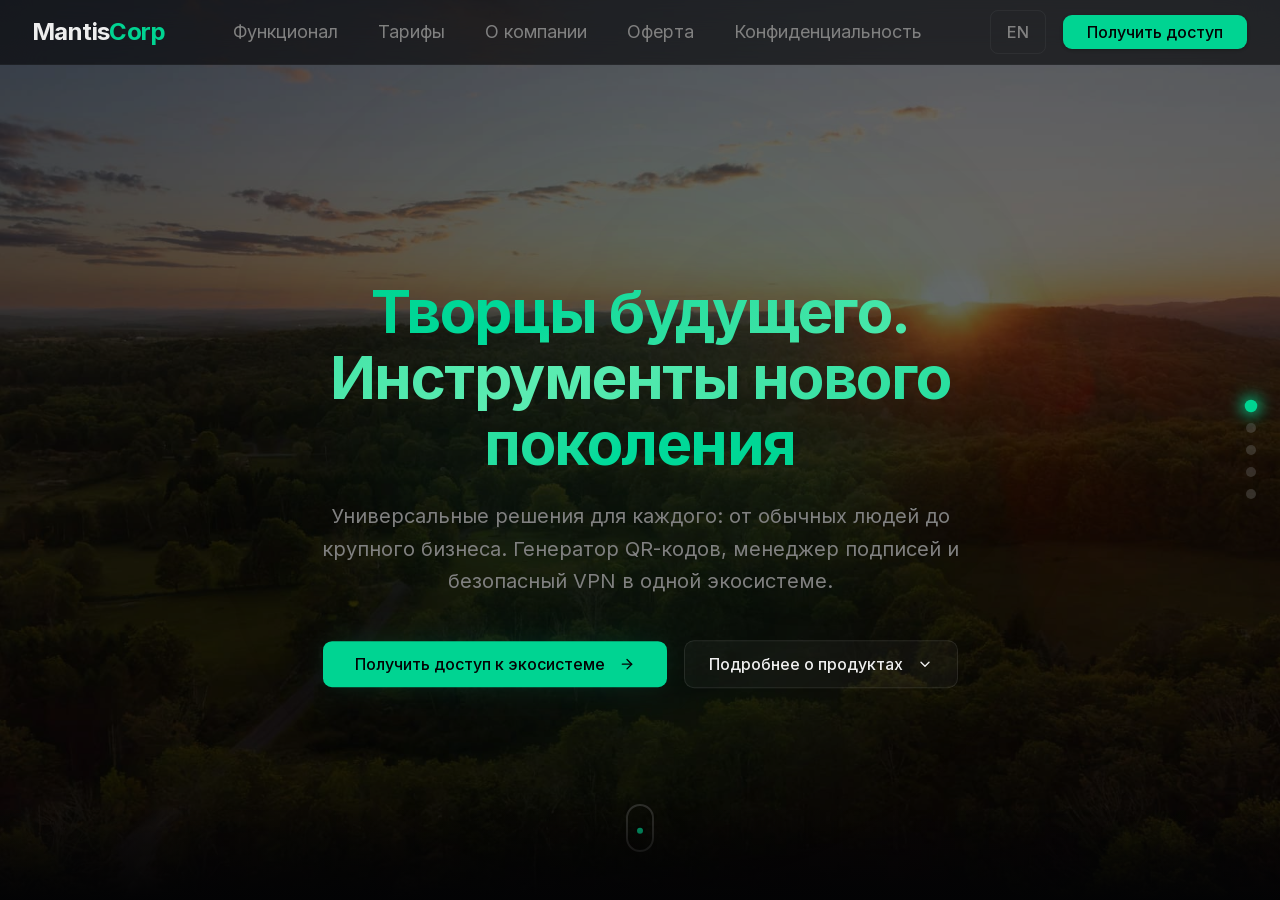
==== commit 3696d2c4: "deploy: underf1n3d/MantisCorpSiteSource@3779af9e40e64d6d9e2c1388df6c338d0fc7371f" ====
--- a/index.html
+++ b/index.html
@@ -1 +1 @@
-<!DOCTYPE html><html lang="ru" class="inter_9024c12c-module__2SQ2Oq__variable geist_mono_8d43a2aa-module__8Li5zG__variable dark h-full antialiased"><head><meta charSet="utf-8"/><meta name="viewport" content="width=device-width, initial-scale=1"/><link rel="preload" href="/_next/static/media/797e433ab948586e-s.p.0r6juujl39pe6.woff2" as="font" crossorigin="" type="font/woff2"/><link rel="preload" href="/_next/static/media/83afe278b6a6bb3c-s.p.2bn3s6zvc0dyp.woff2" as="font" crossorigin="" type="font/woff2"/><link rel="preload" href="/_next/static/media/9c72aa0f40e4eef8-s.p.1y4-pdgsjb-pw.woff2" as="font" crossorigin="" type="font/woff2"/><link rel="preload" as="image" href="/visa.png"/><link rel="preload" as="image" href="/mastercard.png"/><link rel="preload" as="image" href="/mir.png"/><link rel="stylesheet" href="/_next/static/chunks/1wzc3pojzu18-.css" data-precedence="next"/><link rel="stylesheet" href="/_next/static/chunks/22r45i7cmhs_4.css" data-precedence="next"/><link rel="preload" as="script" fetchPriority="low" href="/_next/static/chunks/3z5q_p4msz2ha.js"/><script src="/_next/static/chunks/15orcrkp-_9ct.js" async=""></script><script src="/_next/static/chunks/2nykiepra7i1k.js" async=""></script><script src="/_next/static/chunks/0y-qmi6py9vt0.js" async=""></script><script src="/_next/static/chunks/turbopack-1_6kmb9wb6nxy.js" async=""></script><script src="/_next/static/chunks/1v3vvmmr5i8dz.js" async=""></script><script src="/_next/static/chunks/3nipx31m48f8w.js" async=""></script><script src="/_next/static/chunks/2dpri4b9spteb.js" async=""></script><script src="/_next/static/chunks/14mrh2-p_w84d.js" async=""></script><script src="/_next/static/chunks/3o90p_f0_95gt.js" async=""></script><meta name="next-size-adjust" content=""/><title>MantisCorp — Экосистема цифровых утилит</title><meta name="description" content="Профессиональные инструменты для бизнеса: генератор QR-кодов, менеджер цифровых подписей и защищённое VPN-соединение."/><meta property="og:title" content="MantisCorp — Экосистема цифровых утилит"/><meta property="og:description" content="Три инструмента в единой экосистеме: QR-коды, цифровые подписи и VPN."/><meta property="og:locale" content="ru_RU"/><meta property="og:type" content="website"/><meta name="twitter:card" content="summary"/><meta name="twitter:title" content="MantisCorp — Экосистема цифровых утилит"/><meta name="twitter:description" content="Три инструмента в единой экосистеме: QR-коды, цифровые подписи и VPN."/><link rel="icon" href="/icon.svg?icon.3vuc0gk001-s3.svg" sizes="any" type="image/svg+xml"/><script src="/_next/static/chunks/0cz1d0mv5g_q7.js" noModule=""></script></head><body class="min-h-full flex flex-col"><div hidden=""><!--$--><!--/$--></div><header class="fixed top-0 left-0 right-0 z-50 w-full border-b border-border/40 bg-background/80 backdrop-blur-xl supports-[backdrop-filter]:bg-background/60"><div class="mx-auto flex h-16 max-w-7xl items-center justify-between px-4 sm:px-6 lg:px-8"><a class="flex items-center gap-2 group" id="navbar-logo" href="/"><span class="text-2xl font-bold tracking-tight">Mantis<span class="text-primary">Corp</span></span></a><nav class="hidden md:flex items-center gap-2" id="navbar-desktop"><a href="#features" class="relative px-4 py-2 text-lg text-muted-foreground hover:text-foreground transition-colors rounded-md"><span class="relative z-10">Функционал</span></a><a href="#pricing" class="relative px-4 py-2 text-lg text-muted-foreground hover:text-foreground transition-colors rounded-md"><span class="relative z-10">Тарифы</span></a><a href="#about" class="relative px-4 py-2 text-lg text-muted-foreground hover:text-foreground transition-colors rounded-md"><span class="relative z-10">О компании</span></a><a class="relative px-4 py-2 text-lg text-muted-foreground hover:text-foreground transition-colors rounded-md" href="/offer/"><span class="relative z-10">Оферта</span></a><a class="relative px-4 py-2 text-lg text-muted-foreground hover:text-foreground transition-colors rounded-md" href="/privacy/"><span class="relative z-10">Конфиденциальность</span></a></nav><div class="flex items-center gap-3 sm:gap-4"><button class="hidden sm:flex h-11 px-4 items-center justify-center rounded-md border border-border/60 text-base font-medium text-muted-foreground hover:text-foreground hover:border-primary/40 transition-all" id="language-switcher">EN</button><button type="button" tabindex="0" data-slot="button" id="navbar-cta" class="group/button shrink-0 items-center justify-center rounded-lg border border-transparent bg-clip-padding font-medium whitespace-nowrap transition-all outline-none select-none focus-visible:border-ring focus-visible:ring-3 focus-visible:ring-ring/50 active:not-aria-[haspopup]:translate-y-px disabled:pointer-events-none disabled:opacity-50 aria-invalid:border-destructive aria-invalid:ring-3 aria-invalid:ring-destructive/20 dark:aria-invalid:border-destructive/50 dark:aria-invalid:ring-destructive/40 [&amp;_svg]:pointer-events-none [&amp;_svg]:shrink-0 [&amp;_svg:not([class*=&#x27;size-&#x27;])]:size-4 h-9 gap-1.5 has-data-[icon=inline-end]:pr-2 has-data-[icon=inline-start]:pl-2 hidden sm:inline-flex text-base px-6 bg-primary text-primary-foreground hover:bg-primary/90 shadow-sm">Получить доступ</button><button class="md:hidden p-2 text-muted-foreground hover:text-foreground" id="mobile-menu-toggle"><svg xmlns="http://www.w3.org/2000/svg" width="24" height="24" viewBox="0 0 24 24" fill="none" stroke="currentColor" stroke-width="2" stroke-linecap="round" stroke-linejoin="round" class="lucide lucide-menu h-5 w-5" aria-hidden="true"><path d="M4 5h16"></path><path d="M4 12h16"></path><path d="M4 19h16"></path></svg></button></div></div></header><main class="flex-1"><div class="h-screen w-full overflow-hidden bg-background relative"><div class="swiper w-full h-full"><div class="swiper-wrapper"><div class="swiper-slide w-full h-full" data-hash="hero"><div class="slide-scroll w-full h-full flex flex-col overflow-y-auto overflow-x-hidden scrollbar-hide"><section class="relative overflow-hidden w-full min-h-full flex flex-col justify-center items-center pt-20 sm:pt-24 pb-8"><div class="absolute inset-0 bg-cover bg-center pointer-events-none" style="background-image:url(&#x27;/bg/hero.jpg&#x27;)"></div><div class="absolute inset-0 bg-background/60 pointer-events-none"></div><div class="absolute top-1/2 left-1/2 -translate-x-1/2 -translate-y-1/2 w-[600px] h-[600px] rounded-full bg-primary/5 blur-[90px] animate-glow-pulse pointer-events-none"></div><div class="absolute top-1/4 right-1/4 w-[300px] h-[300px] rounded-full bg-primary/3 blur-[80px] animate-glow-pulse [animation-delay:1.5s] pointer-events-none"></div><div class="relative mx-auto max-w-7xl px-4 sm:px-6 lg:px-8 w-full"><div class="mx-auto max-w-3xl text-center"><h1 class="text-4xl sm:text-5xl lg:text-6xl font-bold tracking-tight leading-[1.1] mb-6" style="opacity:0;transform:translateY(20px)"><span class="text-gradient">Творцы будущего. Инструменты нового поколения</span></h1><p class="text-lg sm:text-xl text-muted-foreground leading-relaxed mb-10 max-w-2xl mx-auto" style="opacity:0;transform:translateY(20px)">Универсальные решения для каждого: от обычных людей до крупного бизнеса. Генератор QR-кодов, менеджер подписей и безопасный VPN в одной экосистеме.</p><div class="flex flex-col sm:flex-row items-center justify-center gap-4" style="opacity:0;transform:translateY(20px)"><a href="#pricing"><button type="button" tabindex="0" data-slot="button" id="hero-cta" class="group/button inline-flex shrink-0 items-center justify-center rounded-lg border border-transparent bg-clip-padding whitespace-nowrap transition-all outline-none select-none focus-visible:border-ring focus-visible:ring-3 focus-visible:ring-ring/50 active:not-aria-[haspopup]:translate-y-px disabled:pointer-events-none disabled:opacity-50 aria-invalid:border-destructive aria-invalid:ring-3 aria-invalid:ring-destructive/20 dark:aria-invalid:border-destructive/50 dark:aria-invalid:ring-destructive/40 [&amp;_svg]:pointer-events-none [&amp;_svg]:shrink-0 [&amp;_svg:not([class*=&#x27;size-&#x27;])]:size-4 gap-1.5 has-data-[icon=inline-end]:pr-2 has-data-[icon=inline-start]:pl-2 bg-primary text-primary-foreground hover:bg-primary/90 shadow-lg glow-emerald-sm px-8 h-12 text-base font-medium">Получить доступ к экосистеме<svg xmlns="http://www.w3.org/2000/svg" width="24" height="24" viewBox="0 0 24 24" fill="none" stroke="currentColor" stroke-width="2" stroke-linecap="round" stroke-linejoin="round" class="lucide lucide-arrow-right ml-2 h-4 w-4" aria-hidden="true"><path d="M5 12h14"></path><path d="m12 5 7 7-7 7"></path></svg></button></a><a href="#features"><button type="button" tabindex="0" data-slot="button" class="group/button inline-flex shrink-0 items-center justify-center rounded-lg border bg-clip-padding whitespace-nowrap outline-none select-none focus-visible:border-ring focus-visible:ring-3 focus-visible:ring-ring/50 active:not-aria-[haspopup]:translate-y-px disabled:pointer-events-none disabled:opacity-50 aria-invalid:border-destructive aria-invalid:ring-3 aria-invalid:ring-destructive/20 dark:aria-invalid:border-destructive/50 dark:aria-invalid:ring-destructive/40 [&amp;_svg]:pointer-events-none [&amp;_svg]:shrink-0 [&amp;_svg:not([class*=&#x27;size-&#x27;])]:size-4 bg-background hover:text-foreground aria-expanded:bg-muted aria-expanded:text-foreground dark:border-input dark:bg-input/30 dark:hover:bg-input/50 gap-1.5 has-data-[icon=inline-end]:pr-2 has-data-[icon=inline-start]:pl-2 border-border/60 hover:border-primary/40 hover:bg-primary/5 h-12 px-6 text-base font-medium transition-colors">Подробнее о продуктах<svg xmlns="http://www.w3.org/2000/svg" width="24" height="24" viewBox="0 0 24 24" fill="none" stroke="currentColor" stroke-width="2" stroke-linecap="round" stroke-linejoin="round" class="lucide lucide-chevron-down ml-2 h-4 w-4" aria-hidden="true"><path d="m6 9 6 6 6-6"></path></svg></button></a></div></div></div><div class="absolute bottom-10 left-1/2 -translate-x-1/2 flex flex-col items-center text-muted-foreground/50 pointer-events-none" style="opacity:0"><div class="w-7 h-12 border-2 border-muted-foreground/30 rounded-full flex justify-center p-1.5 mb-2 relative"><div class="w-1.5 h-1.5 bg-primary/80 rounded-full"></div></div></div><div class="absolute bottom-0 left-0 right-0 h-24 bg-gradient-to-t from-background to-transparent pointer-events-none"></div></section></div></div><div class="swiper-slide w-full h-full" data-hash="features"><div class="slide-scroll w-full h-full flex flex-col overflow-y-auto overflow-x-hidden scrollbar-hide"><section class="relative w-full min-h-full flex flex-col justify-start pt-20 sm:pt-24 pb-8"><div class="absolute inset-0 bg-cover bg-center pointer-events-none" style="background-image:url(&#x27;/bg/features.jpg&#x27;)"></div><div class="absolute inset-0 bg-background/[0.78] pointer-events-none"></div><div class="relative mx-auto max-w-7xl px-4 sm:px-6 lg:px-8 w-full"><div class="mx-auto max-w-2xl text-center mb-2 sm:mb-4" style="opacity:0;transform:translateY(20px)"><div class="inline-flex items-center gap-2 rounded-full border border-primary/20 bg-primary/5 px-3 py-1 sm:px-4 sm:py-1 fluid-badge font-medium text-primary mb-2 sm:mb-4">Возможности</div><h2 class="text-xl sm:text-3xl font-bold tracking-tight mb-1 sm:mb-3">Инструменты, которые работают на вас</h2><p class="text-sm sm:text-base text-muted-foreground">Каждый компонент экосистемы MantisCorp разработан для максимальной продуктивности.</p></div><div class="relative max-w-xl mx-auto"><button class="absolute left-0 sm:-left-14 top-1/2 -translate-y-1/2 z-20 hidden sm:flex h-8 w-8 sm:h-10 sm:w-10 items-center justify-center rounded-full border border-border/60 bg-card/80 backdrop-blur-sm text-muted-foreground opacity-40 hover:opacity-100 hover:text-primary hover:border-primary/40 hover:bg-card transition-all duration-300 shadow-lg cursor-pointer" aria-label="Previous"><svg xmlns="http://www.w3.org/2000/svg" width="24" height="24" viewBox="0 0 24 24" fill="none" stroke="currentColor" stroke-width="2" stroke-linecap="round" stroke-linejoin="round" class="lucide lucide-chevron-left h-4 w-4 sm:h-5 sm:w-5" aria-hidden="true"><path d="m15 18-6-6 6-6"></path></svg></button><button class="absolute right-0 sm:-right-14 top-1/2 -translate-y-1/2 z-20 hidden sm:flex h-8 w-8 sm:h-10 sm:w-10 items-center justify-center rounded-full border border-border/60 bg-card/80 backdrop-blur-sm text-muted-foreground opacity-40 hover:opacity-100 hover:text-primary hover:border-primary/40 hover:bg-card transition-all duration-300 shadow-lg cursor-pointer" aria-label="Next"><svg xmlns="http://www.w3.org/2000/svg" width="24" height="24" viewBox="0 0 24 24" fill="none" stroke="currentColor" stroke-width="2" stroke-linecap="round" stroke-linejoin="round" class="lucide lucide-chevron-right h-4 w-4 sm:h-5 sm:w-5" aria-hidden="true"><path d="m9 18 6-6-6-6"></path></svg></button><div class="overflow-hidden rounded-2xl px-2 sm:px-0 flex items-stretch min-h-[320px] sm:min-h-[440px]"><div class="w-full h-full cursor-grab active:cursor-grabbing" draggable="false" style="opacity:1;transform:none;-webkit-touch-callout:none;-webkit-user-select:none;user-select:none;touch-action:pan-y"><div data-slot="card" data-size="default" class="group/card gap-(--card-spacing) rounded-xl py-(--card-spacing) text-sm text-card-foreground ring-1 ring-foreground/10 [--card-spacing:--spacing(4)] has-data-[slot=card-footer]:pb-0 has-[&gt;img:first-child]:pt-0 data-[size=sm]:[--card-spacing:--spacing(3)] data-[size=sm]:has-data-[slot=card-footer]:pb-0 *:[img:first-child]:rounded-t-xl *:[img:last-child]:rounded-b-xl w-full h-full flex flex-col group/card relative border-border/40 bg-card/60 hover:border-primary/30 hover:bg-card/80 transition-colors duration-300 hover:shadow-lg hover:shadow-primary/5 overflow-hidden" id="feature-card-vpn"><div data-slot="card-content" class="p-4 sm:p-8 flex-1 flex flex-col justify-center"><div class="mb-3 sm:mb-5 flex h-10 w-10 sm:h-12 sm:w-12 items-center justify-center rounded-xl bg-primary/10 border border-primary/20 group-hover/card:bg-primary/15 group-hover/card:border-primary/30 transition-all duration-300"><svg xmlns="http://www.w3.org/2000/svg" width="24" height="24" viewBox="0 0 24 24" fill="none" stroke="currentColor" stroke-width="2" stroke-linecap="round" stroke-linejoin="round" class="lucide lucide-shield-check h-5 w-5 sm:h-6 sm:w-6 text-primary" aria-hidden="true"><path d="M20 13c0 5-3.5 7.5-7.66 8.95a1 1 0 0 1-.67-.01C7.5 20.5 4 18 4 13V6a1 1 0 0 1 1-1c2 0 4.5-1.2 6.24-2.72a1.17 1.17 0 0 1 1.52 0C14.51 3.81 17 5 19 5a1 1 0 0 1 1 1z"></path><path d="m9 12 2 2 4-4"></path></svg></div><h3 class="text-lg sm:text-xl font-semibold mb-1 sm:mb-3">MantisVPN</h3><p class="text-xs sm:text-sm text-muted-foreground leading-relaxed mb-3 sm:mb-5">Протокол безопасного сетевого доступа (VPN) с шифрованием корпоративного уровня, высокой скоростью и защитой от утечек данных.</p><ul class="space-y-1 sm:space-y-2.5"><li class="flex items-start gap-2 sm:gap-2.5 text-xs sm:text-sm text-muted-foreground"><svg xmlns="http://www.w3.org/2000/svg" width="24" height="24" viewBox="0 0 24 24" fill="none" stroke="currentColor" stroke-width="2" stroke-linecap="round" stroke-linejoin="round" class="lucide lucide-check h-3 w-3 sm:h-4 sm:w-4 text-primary mt-0.5 shrink-0" aria-hidden="true"><path d="M20 6 9 17l-5-5"></path></svg><span>Шифрование AES-256</span></li><li class="flex items-start gap-2 sm:gap-2.5 text-xs sm:text-sm text-muted-foreground"><svg xmlns="http://www.w3.org/2000/svg" width="24" height="24" viewBox="0 0 24 24" fill="none" stroke="currentColor" stroke-width="2" stroke-linecap="round" stroke-linejoin="round" class="lucide lucide-check h-3 w-3 sm:h-4 sm:w-4 text-primary mt-0.5 shrink-0" aria-hidden="true"><path d="M20 6 9 17l-5-5"></path></svg><span>Серверы в 6+ странах</span></li><li class="flex items-start gap-2 sm:gap-2.5 text-xs sm:text-sm text-muted-foreground"><svg xmlns="http://www.w3.org/2000/svg" width="24" height="24" viewBox="0 0 24 24" fill="none" stroke="currentColor" stroke-width="2" stroke-linecap="round" stroke-linejoin="round" class="lucide lucide-check h-3 w-3 sm:h-4 sm:w-4 text-primary mt-0.5 shrink-0" aria-hidden="true"><path d="M20 6 9 17l-5-5"></path></svg><span>Защита от утечек DNS/IP</span></li><li class="flex items-start gap-2 sm:gap-2.5 text-xs sm:text-sm text-muted-foreground"><svg xmlns="http://www.w3.org/2000/svg" width="24" height="24" viewBox="0 0 24 24" fill="none" stroke="currentColor" stroke-width="2" stroke-linecap="round" stroke-linejoin="round" class="lucide lucide-check h-3 w-3 sm:h-4 sm:w-4 text-primary mt-0.5 shrink-0" aria-hidden="true"><path d="M20 6 9 17l-5-5"></path></svg><span>Без ограничения скорости</span></li></ul><div class="mt-3 sm:mt-6 flex flex-wrap items-center gap-2 sm:gap-3"><a href="https://t.me/mantis_vpn_bot" target="_blank" rel="noopener noreferrer" class="inline-flex items-center gap-1.5 sm:gap-2 rounded-xl bg-primary hover:bg-primary/90 text-primary-foreground font-semibold px-4 py-2 sm:px-6 sm:py-2.5 text-xs sm:text-sm shadow-lg shadow-primary/20 transition-all hover:scale-105 active:scale-95">Перейти<svg xmlns="http://www.w3.org/2000/svg" width="24" height="24" viewBox="0 0 24 24" fill="none" stroke="currentColor" stroke-width="2" stroke-linecap="round" stroke-linejoin="round" class="lucide lucide-external-link h-3 w-3 sm:h-4 sm:w-4" aria-hidden="true"><path d="M15 3h6v6"></path><path d="M10 14 21 3"></path><path d="M18 13v6a2 2 0 0 1-2 2H5a2 2 0 0 1-2-2V8a2 2 0 0 1 2-2h6"></path></svg></a><a href="https://t.me/mantis_supportt" target="_blank" rel="noopener noreferrer" class="inline-flex items-center gap-1.5 sm:gap-2 rounded-xl border border-border/60 bg-transparent hover:bg-primary/5 hover:border-primary/40 hover:text-primary text-muted-foreground font-semibold px-4 py-2 sm:px-6 sm:py-2.5 text-xs sm:text-sm transition-all hover:scale-105 active:scale-95"><svg xmlns="http://www.w3.org/2000/svg" width="24" height="24" viewBox="0 0 24 24" fill="none" stroke="currentColor" stroke-width="2" stroke-linecap="round" stroke-linejoin="round" class="lucide lucide-headphones h-3 w-3 sm:h-4 sm:w-4" aria-hidden="true"><path d="M3 14h3a2 2 0 0 1 2 2v3a2 2 0 0 1-2 2H5a2 2 0 0 1-2-2v-7a9 9 0 0 1 18 0v7a2 2 0 0 1-2 2h-1a2 2 0 0 1-2-2v-3a2 2 0 0 1 2-2h3"></path></svg>Поддержка</a></div></div></div></div></div><div class="flex justify-center gap-1.5 sm:gap-2 mt-2 sm:mt-5"><button class="h-2 rounded-full transition-all duration-300 cursor-pointer w-6 bg-primary" aria-label="Slide 1"></button><button class="h-2 rounded-full transition-all duration-300 cursor-pointer w-2 bg-muted-foreground/30 hover:bg-muted-foreground/50" aria-label="Slide 2"></button><button class="h-2 rounded-full transition-all duration-300 cursor-pointer w-2 bg-muted-foreground/30 hover:bg-muted-foreground/50" aria-label="Slide 3"></button></div></div></div></section></div></div><div class="swiper-slide w-full h-full" data-hash="pricing"><div class="slide-scroll w-full h-full flex flex-col overflow-y-auto overflow-x-hidden scrollbar-hide"><section class="relative w-full min-h-full flex flex-col justify-start pt-20 sm:pt-24 pb-8"><div class="absolute inset-0 bg-cover bg-center pointer-events-none" style="background-image:url(&#x27;/bg/pricing.jpg&#x27;)"></div><div class="absolute inset-0 bg-background/[0.82] pointer-events-none"></div><div class="absolute inset-0 bg-gradient-to-b from-transparent via-primary/[0.02] to-transparent"></div><div class="relative mx-auto max-w-7xl px-4 sm:px-6 lg:px-8 w-full"><div class="mx-auto max-w-3xl text-center mb-3 sm:mb-10" style="opacity:0;transform:translateY(20px)"><div class="inline-flex items-center gap-2 rounded-full border border-primary/20 bg-primary/5 px-3 py-1 sm:px-4 sm:py-1 fluid-badge font-medium text-primary mb-2 sm:mb-4">Тарифы</div><h2 class="text-xl sm:text-3xl lg:text-4xl font-bold tracking-tight mb-1 sm:mb-4">Стоимость по запросу</h2><p class="text-sm sm:text-base text-muted-foreground">Мы подбираем индивидуальные условия под каждого клиента. Свяжитесь с нами, чтобы получить персональное предложение.</p></div><div class="grid grid-cols-1 lg:grid-cols-2 gap-3 sm:gap-6 max-w-5xl mx-auto"><div class="flex flex-col justify-center" style="opacity:0;transform:translateX(-20px)"><p class="text-muted-foreground leading-relaxed text-sm sm:text-base mb-3 sm:mb-6">Каждый бизнес уникален — поэтому мы не используем фиксированные тарифы. Наша команда проанализирует ваши задачи, предложит оптимальный набор инструментов и рассчитает стоимость, которая будет соответствовать именно вашим потребностям. Вы платите только за то, что действительно используете.</p><div class="flex flex-col items-center"><a href="mailto:mantis@huesos.pro"><button type="button" tabindex="0" data-slot="button" class="group/button inline-flex shrink-0 items-center justify-center border border-transparent bg-clip-padding whitespace-nowrap outline-none select-none focus-visible:border-ring focus-visible:ring-3 focus-visible:ring-ring/50 active:not-aria-[haspopup]:translate-y-px disabled:pointer-events-none disabled:opacity-50 aria-invalid:border-destructive aria-invalid:ring-3 aria-invalid:ring-destructive/20 dark:aria-invalid:border-destructive/50 dark:aria-invalid:ring-destructive/40 [&amp;_svg]:pointer-events-none [&amp;_svg]:shrink-0 [&amp;_svg:not([class*=&#x27;size-&#x27;])]:size-4 gap-1.5 has-data-[icon=inline-end]:pr-2 has-data-[icon=inline-start]:pl-2 bg-primary hover:bg-primary/90 text-primary-foreground font-semibold px-5 sm:px-8 h-10 sm:h-12 text-sm sm:text-base rounded-xl shadow-lg shadow-primary/20 glow-emerald transition-transform hover:scale-105 active:scale-95"><svg xmlns="http://www.w3.org/2000/svg" width="24" height="24" viewBox="0 0 24 24" fill="none" stroke="currentColor" stroke-width="2" stroke-linecap="round" stroke-linejoin="round" class="lucide lucide-mail mr-2 sm:mr-2.5 h-3.5 w-3.5 sm:h-4 sm:w-4" aria-hidden="true"><path d="m22 7-8.991 5.727a2 2 0 0 1-2.009 0L2 7"></path><rect x="2" y="4" width="20" height="16" rx="2"></rect></svg>Связаться с нами</button></a><p class="text-xs text-muted-foreground mt-3">Мы ответим в течение 24 часов.</p></div></div><div style="opacity:0;transform:translateX(20px)"><div data-slot="card" data-size="default" class="group/card flex flex-col gap-(--card-spacing) overflow-hidden rounded-xl py-(--card-spacing) text-sm text-card-foreground ring-1 ring-foreground/10 [--card-spacing:--spacing(4)] has-data-[slot=card-footer]:pb-0 has-[&gt;img:first-child]:pt-0 data-[size=sm]:[--card-spacing:--spacing(3)] data-[size=sm]:has-data-[slot=card-footer]:pb-0 *:[img:first-child]:rounded-t-xl *:[img:last-child]:rounded-b-xl border-border/40 bg-card/50 backdrop-blur-sm"><div data-slot="card-content" class="p-4 sm:p-8"><ul class="space-y-2 sm:space-y-4"><li class="flex items-start gap-2.5 sm:gap-3 text-xs sm:text-sm text-muted-foreground" style="opacity:0;transform:translateX(10px)"><div class="flex h-5 w-5 shrink-0 items-center justify-center rounded-full bg-primary/15 border border-primary/20 mt-0.5"><svg xmlns="http://www.w3.org/2000/svg" width="24" height="24" viewBox="0 0 24 24" fill="none" stroke="currentColor" stroke-width="2" stroke-linecap="round" stroke-linejoin="round" class="lucide lucide-check h-3 w-3 text-primary" aria-hidden="true"><path d="M20 6 9 17l-5-5"></path></svg></div><span>Индивидуальный расчёт под ваши задачи</span></li><li class="flex items-start gap-2.5 sm:gap-3 text-xs sm:text-sm text-muted-foreground" style="opacity:0;transform:translateX(10px)"><div class="flex h-5 w-5 shrink-0 items-center justify-center rounded-full bg-primary/15 border border-primary/20 mt-0.5"><svg xmlns="http://www.w3.org/2000/svg" width="24" height="24" viewBox="0 0 24 24" fill="none" stroke="currentColor" stroke-width="2" stroke-linecap="round" stroke-linejoin="round" class="lucide lucide-check h-3 w-3 text-primary" aria-hidden="true"><path d="M20 6 9 17l-5-5"></path></svg></div><span>Гибкие условия оплаты</span></li><li class="flex items-start gap-2.5 sm:gap-3 text-xs sm:text-sm text-muted-foreground" style="opacity:0;transform:translateX(10px)"><div class="flex h-5 w-5 shrink-0 items-center justify-center rounded-full bg-primary/15 border border-primary/20 mt-0.5"><svg xmlns="http://www.w3.org/2000/svg" width="24" height="24" viewBox="0 0 24 24" fill="none" stroke="currentColor" stroke-width="2" stroke-linecap="round" stroke-linejoin="round" class="lucide lucide-check h-3 w-3 text-primary" aria-hidden="true"><path d="M20 6 9 17l-5-5"></path></svg></div><span>Бесплатная консультация перед началом</span></li><li class="flex items-start gap-2.5 sm:gap-3 text-xs sm:text-sm text-muted-foreground" style="opacity:0;transform:translateX(10px)"><div class="flex h-5 w-5 shrink-0 items-center justify-center rounded-full bg-primary/15 border border-primary/20 mt-0.5"><svg xmlns="http://www.w3.org/2000/svg" width="24" height="24" viewBox="0 0 24 24" fill="none" stroke="currentColor" stroke-width="2" stroke-linecap="round" stroke-linejoin="round" class="lucide lucide-check h-3 w-3 text-primary" aria-hidden="true"><path d="M20 6 9 17l-5-5"></path></svg></div><span>Полный доступ ко всем инструментам экосистемы</span></li><li class="flex items-start gap-2.5 sm:gap-3 text-xs sm:text-sm text-muted-foreground" style="opacity:0;transform:translateX(10px)"><div class="flex h-5 w-5 shrink-0 items-center justify-center rounded-full bg-primary/15 border border-primary/20 mt-0.5"><svg xmlns="http://www.w3.org/2000/svg" width="24" height="24" viewBox="0 0 24 24" fill="none" stroke="currentColor" stroke-width="2" stroke-linecap="round" stroke-linejoin="round" class="lucide lucide-check h-3 w-3 text-primary" aria-hidden="true"><path d="M20 6 9 17l-5-5"></path></svg></div><span>Приоритетная техническая поддержка</span></li><li class="flex items-start gap-2.5 sm:gap-3 text-xs sm:text-sm text-muted-foreground" style="opacity:0;transform:translateX(10px)"><div class="flex h-5 w-5 shrink-0 items-center justify-center rounded-full bg-primary/15 border border-primary/20 mt-0.5"><svg xmlns="http://www.w3.org/2000/svg" width="24" height="24" viewBox="0 0 24 24" fill="none" stroke="currentColor" stroke-width="2" stroke-linecap="round" stroke-linejoin="round" class="lucide lucide-check h-3 w-3 text-primary" aria-hidden="true"><path d="M20 6 9 17l-5-5"></path></svg></div><span>Персональный менеджер</span></li></ul></div></div></div></div></div></section></div></div><div class="swiper-slide w-full h-full" data-hash="about"><div class="slide-scroll w-full h-full flex flex-col overflow-y-auto overflow-x-hidden scrollbar-hide"><section class="relative pt-20 sm:pt-24 pb-8 w-full flex flex-col justify-start items-center min-h-full"><div class="absolute inset-0 bg-cover bg-center pointer-events-none" style="background-image:url(&#x27;/bg/about.jpg&#x27;)"></div><div class="absolute inset-0 bg-background/[0.82] pointer-events-none"></div><div class="relative mx-auto max-w-7xl px-4 sm:px-6 lg:px-8 w-full"><div class="mx-auto max-w-2xl text-center mb-3 sm:mb-6" style="opacity:0;transform:translateY(20px)"><div class="inline-flex items-center gap-2 rounded-full border border-primary/20 bg-primary/5 px-2.5 py-1 sm:px-4 sm:py-1.5 fluid-badge font-medium text-primary mb-1.5 sm:mb-6">О компании</div><h2 class="fluid-h2 font-bold tracking-tight mb-1.5 sm:mb-4 leading-tight">MantisCorp</h2><p class="fluid-body text-muted-foreground leading-relaxed">MantisCorp — это экосистема цифровых утилит, созданная для всех: от обычных людей до крупного бизнеса. Мы — творцы будущего, предоставляющие профессиональные инструменты для безопасности, удобства и продуктивности в вашей повседневной и рабочей рутине.</p></div><div class="relative max-w-3xl mx-auto mb-4 sm:mb-6" style="opacity:0;transform:scale(0.95)"><div class="absolute -inset-px rounded-2xl bg-gradient-to-r from-primary/30 via-emerald-500/20 to-primary/30 opacity-50 blur-md"></div><div class="relative rounded-2xl border border-white/10 bg-card/60 backdrop-blur-2xl px-4 py-3 sm:px-8 sm:py-5 text-center shadow-xl overflow-hidden"><div class="absolute inset-0 bg-gradient-to-b from-white/5 to-transparent opacity-50"></div><p class="relative z-10 fluid-body font-medium text-foreground leading-relaxed italic">“<!-- -->Наша миссия — сделать цифровые инструменты доступными, безопасными и интуитивно понятными для каждого.<!-- -->”</p></div></div><div class="grid grid-cols-1 sm:grid-cols-3 gap-2 sm:gap-5 max-w-3xl mx-auto"><div class="group relative rounded-xl sm:rounded-2xl border border-border/40 bg-card/50 backdrop-blur-sm p-2.5 sm:p-6 flex flex-row sm:flex-col items-center text-left sm:text-center gap-3 sm:gap-0 hover:border-primary/30 hover:bg-card/80 transition-all duration-300 hover:shadow-lg hover:shadow-primary/5 hover:-translate-y-1" style="opacity:0;transform:translateY(25px)"><div class="shrink-0 sm:mx-auto mb-0 sm:mb-4 flex h-9 w-9 sm:h-12 sm:w-12 items-center justify-center rounded-xl bg-primary/10 border border-primary/20 group-hover:bg-primary/15 group-hover:border-primary/30 transition-all duration-300"><svg xmlns="http://www.w3.org/2000/svg" width="24" height="24" viewBox="0 0 24 24" fill="none" stroke="currentColor" stroke-width="2" stroke-linecap="round" stroke-linejoin="round" class="lucide lucide-shield h-4 w-4 sm:h-5 sm:w-5 text-primary" aria-hidden="true"><path d="M20 13c0 5-3.5 7.5-7.66 8.95a1 1 0 0 1-.67-.01C7.5 20.5 4 18 4 13V6a1 1 0 0 1 1-1c2 0 4.5-1.2 6.24-2.72a1.17 1.17 0 0 1 1.52 0C14.51 3.81 17 5 19 5a1 1 0 0 1 1 1z"></path></svg></div><div class="min-w-0"><h3 class="fluid-sm font-semibold mb-0.5 sm:mb-2">Безопасность</h3><p class="fluid-xs text-muted-foreground leading-tight sm:leading-relaxed">Шифрование корпоративного уровня и защита данных в каждом продукте.</p></div></div><div class="group relative rounded-xl sm:rounded-2xl border border-border/40 bg-card/50 backdrop-blur-sm p-2.5 sm:p-6 flex flex-row sm:flex-col items-center text-left sm:text-center gap-3 sm:gap-0 hover:border-primary/30 hover:bg-card/80 transition-all duration-300 hover:shadow-lg hover:shadow-primary/5 hover:-translate-y-1" style="opacity:0;transform:translateY(25px)"><div class="shrink-0 sm:mx-auto mb-0 sm:mb-4 flex h-9 w-9 sm:h-12 sm:w-12 items-center justify-center rounded-xl bg-primary/10 border border-primary/20 group-hover:bg-primary/15 group-hover:border-primary/30 transition-all duration-300"><svg xmlns="http://www.w3.org/2000/svg" width="24" height="24" viewBox="0 0 24 24" fill="none" stroke="currentColor" stroke-width="2" stroke-linecap="round" stroke-linejoin="round" class="lucide lucide-zap h-4 w-4 sm:h-5 sm:w-5 text-primary" aria-hidden="true"><path d="M4 14a1 1 0 0 1-.78-1.63l9.9-10.2a.5.5 0 0 1 .86.46l-1.92 6.02A1 1 0 0 0 13 10h7a1 1 0 0 1 .78 1.63l-9.9 10.2a.5.5 0 0 1-.86-.46l1.92-6.02A1 1 0 0 0 11 14z"></path></svg></div><div class="min-w-0"><h3 class="fluid-sm font-semibold mb-0.5 sm:mb-2">Простота</h3><p class="fluid-xs text-muted-foreground leading-tight sm:leading-relaxed">Интуитивный интерфейс, с которым разберётся каждый — без инструкций.</p></div></div><div class="group relative rounded-xl sm:rounded-2xl border border-border/40 bg-card/50 backdrop-blur-sm p-2.5 sm:p-6 flex flex-row sm:flex-col items-center text-left sm:text-center gap-3 sm:gap-0 hover:border-primary/30 hover:bg-card/80 transition-all duration-300 hover:shadow-lg hover:shadow-primary/5 hover:-translate-y-1" style="opacity:0;transform:translateY(25px)"><div class="shrink-0 sm:mx-auto mb-0 sm:mb-4 flex h-9 w-9 sm:h-12 sm:w-12 items-center justify-center rounded-xl bg-primary/10 border border-primary/20 group-hover:bg-primary/15 group-hover:border-primary/30 transition-all duration-300"><svg xmlns="http://www.w3.org/2000/svg" width="24" height="24" viewBox="0 0 24 24" fill="none" stroke="currentColor" stroke-width="2" stroke-linecap="round" stroke-linejoin="round" class="lucide lucide-heart h-4 w-4 sm:h-5 sm:w-5 text-primary" aria-hidden="true"><path d="M2 9.5a5.5 5.5 0 0 1 9.591-3.676.56.56 0 0 0 .818 0A5.49 5.49 0 0 1 22 9.5c0 2.29-1.5 4-3 5.5l-5.492 5.313a2 2 0 0 1-3 .019L5 15c-1.5-1.5-3-3.2-3-5.5"></path></svg></div><div class="min-w-0"><h3 class="fluid-sm font-semibold mb-0.5 sm:mb-2">Надёжность</h3><p class="fluid-xs text-muted-foreground leading-tight sm:leading-relaxed">Стабильная инфраструктура и круглосуточная поддержка без выходных.</p></div></div></div></div></section></div></div><div class="swiper-slide w-full h-full" data-hash="contact"><div class="slide-scroll w-full h-full flex flex-col overflow-y-auto overflow-x-hidden scrollbar-hide"><div class="flex flex-col w-full min-h-full"><section class="relative pt-20 sm:pt-24 pb-8 w-full flex flex-col justify-center items-center flex-1"><div class="absolute inset-0 bg-cover bg-center pointer-events-none" style="background-image:url(&#x27;/bg/contact.jpg&#x27;)"></div><div class="absolute inset-0 bg-background/[0.83] pointer-events-none"></div><div class="relative mx-auto max-w-7xl px-4 sm:px-6 lg:px-8 w-full"><div class="mx-auto max-w-lg text-center" style="opacity:0;transform:translateY(20px)"><div class="inline-flex items-center gap-2 rounded-full border border-primary/20 bg-primary/5 px-3 py-1 sm:px-4 sm:py-1.5 fluid-badge font-medium text-primary mb-2 sm:mb-6">Контакты</div><h2 class="fluid-h2 font-bold tracking-tight mb-2 sm:mb-4">Свяжитесь с нами</h2><p class="fluid-body text-muted-foreground mb-4 sm:mb-8">По вопросам работы сервиса, возврата средств и технической поддержки обращайтесь по электронной почте.</p><a href="mailto:mantis@huesos.pro" class="inline-flex items-center gap-1.5 sm:gap-2 rounded-lg border border-primary/30 bg-primary/5 px-4 py-2 sm:px-6 sm:py-3 text-xs sm:text-sm font-medium text-primary hover:bg-primary/10 transition-colors" id="contact-email"><svg xmlns="http://www.w3.org/2000/svg" width="24" height="24" viewBox="0 0 24 24" fill="none" stroke="currentColor" stroke-width="2" stroke-linecap="round" stroke-linejoin="round" class="lucide lucide-mail h-3.5 w-3.5 sm:h-4 sm:w-4" aria-hidden="true"><path d="m22 7-8.991 5.727a2 2 0 0 1-2.009 0L2 7"></path><rect x="2" y="4" width="20" height="16" rx="2"></rect></svg>mantis@huesos.pro</a></div></div></section><footer class="border-t border-border/40 bg-background" id="footer"><div class="mx-auto max-w-7xl px-4 sm:px-6 lg:px-8"><div class="grid grid-cols-2 gap-x-4 gap-y-4 py-4 sm:gap-8 sm:py-12 lg:grid-cols-4"><div class="space-y-2 sm:space-y-4 col-span-2 lg:col-span-1"><div class="flex items-center gap-2"><span class="text-base sm:text-lg font-bold tracking-tight">Mantis<span class="text-primary">Corp</span></span></div><p class="fluid-sm text-muted-foreground leading-relaxed">Экосистема цифровых утилит для людей и бизнеса.</p></div><div class="space-y-2 sm:space-y-4"><h3 class="fluid-sm font-semibold">Навигация</h3><ul class="space-y-1 sm:space-y-2.5"><li><a href="#features" class="fluid-xs text-muted-foreground hover:text-foreground transition-colors">Функционал</a></li><li><a href="#pricing" class="fluid-xs text-muted-foreground hover:text-foreground transition-colors">Тарифы</a></li></ul></div><div class="space-y-2 sm:space-y-4"><h3 class="fluid-sm font-semibold">Документы</h3><ul class="space-y-1 sm:space-y-2.5"><li><a class="fluid-xs text-muted-foreground hover:text-foreground transition-colors" id="footer-offer-link" href="/offer/">Публичная оферта</a></li><li><a class="fluid-xs text-muted-foreground hover:text-foreground transition-colors" id="footer-privacy-link" href="/privacy/">Политика конфиденциальности</a></li></ul></div><div class="space-y-2 sm:space-y-4"><h3 class="fluid-sm font-semibold">Контакты</h3><ul class="space-y-1 sm:space-y-2.5"><li><a href="mailto:mantis@huesos.pro" class="fluid-xs text-muted-foreground hover:text-primary transition-colors">mantis@huesos.pro</a></li></ul></div></div><div class="border-t border-border/40 py-4 sm:py-6 flex flex-col sm:flex-row gap-6 justify-between items-start" id="footer-requisites"><div><h4 class="fluid-xs font-medium text-muted-foreground mb-1.5 sm:mb-3">Реквизиты</h4><div class="text-[10px] sm:text-[11px] leading-tight sm:leading-relaxed text-muted-foreground/70 space-y-0 sm:space-y-0.5"><p class="font-semibold text-foreground/80 mb-1">ИП ДОЛЖЕНКО ГЛЕБ КОНСТАНТИНОВИЧ</p><p>Адрес: Россия, Челябинская область, г. Челябинск<!-- --> · <!-- -->Телефон: +7 (980) 022-00-70</p><p>ИНН: 745212388477<!-- --> · <!-- -->ОГРНИП: 326745600035878</p><p>Email: J72043587@GMAIL.COM</p><p>Банк: АО «АЛЬФА-БАНК»</p><p>Р/С: 40802810780180002554<!-- --> · <!-- -->К/С: 30101810200000000593<!-- --> · <!-- -->БИК: 044525593</p></div></div><div class="flex gap-2 sm:gap-3 items-center shrink-0"><div class="bg-white px-2 py-1.5 rounded border border-white/20 flex items-center justify-center"><img src="/visa.png" alt="Visa" class="h-3 sm:h-4 w-auto object-contain"/></div><div class="bg-white px-2 py-1.5 rounded border border-white/20 flex items-center justify-center"><img src="/mastercard.png" alt="Mastercard" class="h-4 sm:h-5 w-auto object-contain"/></div><div class="bg-white px-2 py-1.5 rounded border border-white/20 flex items-center justify-center"><img src="/mir.png" alt="МИР" class="h-2.5 sm:h-3 w-auto mt-0.5 object-contain"/></div></div></div><div class="border-t border-border/40 py-2 sm:py-5"><p class="text-center fluid-xs text-muted-foreground/60">© 2026 MantisCorp. Все права защищены.</p></div></div></footer></div></div></div></div></div><div class="hidden sm:flex flex-col gap-3 fixed right-6 top-1/2 -translate-y-1/2 z-40"><button aria-label="Section 1" class="h-2.5 w-2.5 rounded-full transition-all duration-300 bg-primary scale-125 shadow-[0_0_12px_2px_var(--color-primary)]"></button><button aria-label="Section 2" class="h-2.5 w-2.5 rounded-full transition-all duration-300 bg-muted-foreground/30 hover:bg-muted-foreground/60 hover:scale-110"></button><button aria-label="Section 3" class="h-2.5 w-2.5 rounded-full transition-all duration-300 bg-muted-foreground/30 hover:bg-muted-foreground/60 hover:scale-110"></button><button aria-label="Section 4" class="h-2.5 w-2.5 rounded-full transition-all duration-300 bg-muted-foreground/30 hover:bg-muted-foreground/60 hover:scale-110"></button><button aria-label="Section 5" class="h-2.5 w-2.5 rounded-full transition-all duration-300 bg-muted-foreground/30 hover:bg-muted-foreground/60 hover:scale-110"></button></div></div><!--$--><!--/$--></main><script src="/_next/static/chunks/3z5q_p4msz2ha.js" id="_R_" async=""></script><script>(self.__next_f=self.__next_f||[]).push([0])</script><script>self.__next_f.push([1,"1:\"$Sreact.fragment\"\n2:I[43572,[\"/_next/static/chunks/1v3vvmmr5i8dz.js\",\"/_next/static/chunks/3nipx31m48f8w.js\",\"/_next/static/chunks/2dpri4b9spteb.js\",\"/_next/static/chunks/14mrh2-p_w84d.js\"],\"LanguageProvider\"]\n3:I[2874,[\"/_next/static/chunks/1v3vvmmr5i8dz.js\",\"/_next/static/chunks/3nipx31m48f8w.js\",\"/_next/static/chunks/2dpri4b9spteb.js\",\"/_next/static/chunks/14mrh2-p_w84d.js\"],\"Navbar\"]\n4:I[39756,[\"/_next/static/chunks/1v3vvmmr5i8dz.js\",\"/_next/static/chunks/3nipx31m48f8w.js\",\"/_next/static/chunks/2dpri4b9spteb.js\",\"/_next/static/chunks/14mrh2-p_w84d.js\"],\"default\"]\n5:I[37457,[\"/_next/static/chunks/1v3vvmmr5i8dz.js\",\"/_next/static/chunks/3nipx31m48f8w.js\",\"/_next/static/chunks/2dpri4b9spteb.js\",\"/_next/static/chunks/14mrh2-p_w84d.js\"],\"default\"]\n6:I[35538,[\"/_next/static/chunks/1v3vvmmr5i8dz.js\",\"/_next/static/chunks/3nipx31m48f8w.js\",\"/_next/static/chunks/2dpri4b9spteb.js\",\"/_next/static/chunks/14mrh2-p_w84d.js\"],\"CookieConsent\"]\n7:I[47257,[\"/_next/static/chunks/1v3vvmmr5i8dz.js\",\"/_next/static/chunks/3nipx31m48f8w.js\",\"/_next/static/chunks/2dpri4b9spteb.js\",\"/_next/static/chunks/14mrh2-p_w84d.js\"],\"ClientPageRoot\"]\n8:I[52683,[\"/_next/static/chunks/1v3vvmmr5i8dz.js\",\"/_next/static/chunks/3nipx31m48f8w.js\",\"/_next/static/chunks/2dpri4b9spteb.js\",\"/_next/static/chunks/14mrh2-p_w84d.js\",\"/_next/static/chunks/3o90p_f0_95gt.js\"],\"default\"]\nb:I[97367,[\"/_next/static/chunks/1v3vvmmr5i8dz.js\",\"/_next/static/chunks/3nipx31m48f8w.js\",\"/_next/static/chunks/2dpri4b9spteb.js\",\"/_next/static/chunks/14mrh2-p_w84d.js\"],\"OutletBoundary\"]\nc:\"$Sreact.suspense\"\ne:I[97367,[\"/_next/static/chunks/1v3vvmmr5i8dz.js\",\"/_next/static/chunks/3nipx31m48f8w.js\",\"/_next/static/chunks/2dpri4b9spteb.js\",\"/_next/static/chunks/14mrh2-p_w84d.js\"],\"ViewportBoundary\"]\n10:I[97367,[\"/_next/static/chunks/1v3vvmmr5i8dz.js\",\"/_next/static/chunks/3nipx31m48f8w.js\",\"/_next/static/chunks/2dpri4b9spteb.js\",\"/_next/static/chunks/14mrh2-p_w84d.js\"],\"MetadataBoundary\"]\n12:I[68027,[\"/_next/static/chunks/1v3vvmmr5i8dz.js\",\"/_next/static/chunks/3nipx31m48f8w.js\",\"/_next/static/chunks/2dpri4b9spteb.js\",\"/_next/static/chunks/14mrh2-p_w84d.js\"],\"default\",1]\n:HL[\"/_next/static/chunks/1wzc3pojzu18-.css\",\"style\"]\n:HL[\"/_next/static/media/797e433ab948586e-s.p.0r6juujl39pe6.woff2\",\"font\",{\"crossOrigin\":\"\",\"type\":\"font/woff2\"}]\n:HL[\"/_next/static/media/83afe278b6a6bb3c-s.p.2bn3s6zvc0dyp.woff2\",\"font\",{\"crossOrigin\":\"\",\"type\":\"font/woff2\"}]\n:HL[\"/_next/static/media/9c72aa0f40e4eef8-s.p.1y4-pdgsjb-pw.woff2\",\"font\",{\"crossOrigin\":\"\",\"type\":\"font/woff2\"}]\n:HL[\"/_next/static/chunks/22r45i7cmhs_4.css\",\"style\"]\n"])</script><script>self.__next_f.push([1,"0:{\"P\":null,\"c\":[\"\",\"\"],\"q\":\"\",\"i\":false,\"f\":[[[\"\",{\"children\":[\"__PAGE__\",{}]},\"$undefined\",\"$undefined\",16],[[\"$\",\"$1\",\"c\",{\"children\":[[[\"$\",\"link\",\"0\",{\"rel\":\"stylesheet\",\"href\":\"/_next/static/chunks/1wzc3pojzu18-.css\",\"precedence\":\"next\",\"crossOrigin\":\"$undefined\",\"nonce\":\"$undefined\"}],[\"$\",\"script\",\"script-0\",{\"src\":\"/_next/static/chunks/1v3vvmmr5i8dz.js\",\"async\":true,\"nonce\":\"$undefined\"}],[\"$\",\"script\",\"script-1\",{\"src\":\"/_next/static/chunks/3nipx31m48f8w.js\",\"async\":true,\"nonce\":\"$undefined\"}],[\"$\",\"script\",\"script-2\",{\"src\":\"/_next/static/chunks/2dpri4b9spteb.js\",\"async\":true,\"nonce\":\"$undefined\"}],[\"$\",\"script\",\"script-3\",{\"src\":\"/_next/static/chunks/14mrh2-p_w84d.js\",\"async\":true,\"nonce\":\"$undefined\"}]],[\"$\",\"html\",null,{\"lang\":\"ru\",\"className\":\"inter_9024c12c-module__2SQ2Oq__variable geist_mono_8d43a2aa-module__8Li5zG__variable dark h-full antialiased\",\"children\":[\"$\",\"body\",null,{\"className\":\"min-h-full flex flex-col\",\"children\":[\"$\",\"$L2\",null,{\"children\":[[\"$\",\"$L3\",null,{}],[\"$\",\"main\",null,{\"className\":\"flex-1\",\"children\":[\"$\",\"$L4\",null,{\"parallelRouterKey\":\"children\",\"error\":\"$undefined\",\"errorStyles\":\"$undefined\",\"errorScripts\":\"$undefined\",\"template\":[\"$\",\"$L5\",null,{}],\"templateStyles\":\"$undefined\",\"templateScripts\":\"$undefined\",\"notFound\":[[[\"$\",\"title\",null,{\"children\":\"404: This page could not be found.\"}],[\"$\",\"div\",null,{\"style\":{\"fontFamily\":\"system-ui,\\\"Segoe UI\\\",Roboto,Helvetica,Arial,sans-serif,\\\"Apple Color Emoji\\\",\\\"Segoe UI Emoji\\\"\",\"height\":\"100vh\",\"textAlign\":\"center\",\"display\":\"flex\",\"flexDirection\":\"column\",\"alignItems\":\"center\",\"justifyContent\":\"center\"},\"children\":[\"$\",\"div\",null,{\"children\":[[\"$\",\"style\",null,{\"dangerouslySetInnerHTML\":{\"__html\":\"body{color:#000;background:#fff;margin:0}.next-error-h1{border-right:1px solid rgba(0,0,0,.3)}@media (prefers-color-scheme:dark){body{color:#fff;background:#000}.next-error-h1{border-right:1px solid rgba(255,255,255,.3)}}\"}}],[\"$\",\"h1\",null,{\"className\":\"next-error-h1\",\"style\":{\"display\":\"inline-block\",\"margin\":\"0 20px 0 0\",\"padding\":\"0 23px 0 0\",\"fontSize\":24,\"fontWeight\":500,\"verticalAlign\":\"top\",\"lineHeight\":\"49px\"},\"children\":404}],[\"$\",\"div\",null,{\"style\":{\"display\":\"inline-block\"},\"children\":[\"$\",\"h2\",null,{\"style\":{\"fontSize\":14,\"fontWeight\":400,\"lineHeight\":\"49px\",\"margin\":0},\"children\":\"This page could not be found.\"}]}]]}]}]],[]],\"forbidden\":\"$undefined\",\"unauthorized\":\"$undefined\"}]}],[\"$\",\"$L6\",null,{}]]}]}]}]]}],{\"children\":[[\"$\",\"$1\",\"c\",{\"children\":[[\"$\",\"$L7\",null,{\"Component\":\"$8\",\"serverProvidedParams\":{\"searchParams\":{},\"params\":{},\"promises\":[\"$@9\",\"$@a\"]}}],[[\"$\",\"link\",\"0\",{\"rel\":\"stylesheet\",\"href\":\"/_next/static/chunks/22r45i7cmhs_4.css\",\"precedence\":\"next\",\"crossOrigin\":\"$undefined\",\"nonce\":\"$undefined\"}],[\"$\",\"script\",\"script-0\",{\"src\":\"/_next/static/chunks/3o90p_f0_95gt.js\",\"async\":true,\"nonce\":\"$undefined\"}]],[\"$\",\"$Lb\",null,{\"children\":[\"$\",\"$c\",null,{\"name\":\"Next.MetadataOutlet\",\"children\":\"$@d\"}]}]]}],{},null,false,null]},null,false,null],[\"$\",\"$1\",\"h\",{\"children\":[null,[\"$\",\"$Le\",null,{\"children\":\"$Lf\"}],[\"$\",\"div\",null,{\"hidden\":true,\"children\":[\"$\",\"$L10\",null,{\"children\":[\"$\",\"$c\",null,{\"name\":\"Next.Metadata\",\"children\":\"$L11\"}]}]}],[\"$\",\"meta\",null,{\"name\":\"next-size-adjust\",\"content\":\"\"}]]}],false]],\"m\":\"$undefined\",\"G\":[\"$12\",[[\"$\",\"link\",\"0\",{\"rel\":\"stylesheet\",\"href\":\"/_next/static/chunks/1wzc3pojzu18-.css\",\"precedence\":\"next\",\"crossOrigin\":\"$undefined\",\"nonce\":\"$undefined\"}]]],\"S\":true,\"h\":null,\"s\":\"$undefined\",\"l\":\"$undefined\",\"p\":\"$undefined\",\"d\":\"$undefined\",\"b\":\"f3F54XMl7QsVvKy2pCR35\"}\n"])</script><script>self.__next_f.push([1,"9:{}\na:\"$0:f:0:1:1:children:0:props:children:0:props:serverProvidedParams:params\"\n"])</script><script>self.__next_f.push([1,"f:[[\"$\",\"meta\",\"0\",{\"charSet\":\"utf-8\"}],[\"$\",\"meta\",\"1\",{\"name\":\"viewport\",\"content\":\"width=device-width, initial-scale=1\"}]]\n"])</script><script>self.__next_f.push([1,"13:I[27201,[\"/_next/static/chunks/1v3vvmmr5i8dz.js\",\"/_next/static/chunks/3nipx31m48f8w.js\",\"/_next/static/chunks/2dpri4b9spteb.js\",\"/_next/static/chunks/14mrh2-p_w84d.js\"],\"IconMark\"]\nd:null\n11:[[\"$\",\"title\",\"0\",{\"children\":\"MantisCorp — Экосистема цифровых утилит\"}],[\"$\",\"meta\",\"1\",{\"name\":\"description\",\"content\":\"Профессиональные инструменты для бизнеса: генератор QR-кодов, менеджер цифровых подписей и защищённое VPN-соединение.\"}],[\"$\",\"meta\",\"2\",{\"property\":\"og:title\",\"content\":\"MantisCorp — Экосистема цифровых утилит\"}],[\"$\",\"meta\",\"3\",{\"property\":\"og:description\",\"content\":\"Три инструмента в единой экосистеме: QR-коды, цифровые подписи и VPN.\"}],[\"$\",\"meta\",\"4\",{\"property\":\"og:locale\",\"content\":\"ru_RU\"}],[\"$\",\"meta\",\"5\",{\"property\":\"og:type\",\"content\":\"website\"}],[\"$\",\"meta\",\"6\",{\"name\":\"twitter:card\",\"content\":\"summary\"}],[\"$\",\"meta\",\"7\",{\"name\":\"twitter:title\",\"content\":\"MantisCorp — Экосистема цифровых утилит\"}],[\"$\",\"meta\",\"8\",{\"name\":\"twitter:description\",\"content\":\"Три инструмента в единой экосистеме: QR-коды, цифровые подписи и VPN.\"}],[\"$\",\"link\",\"9\",{\"rel\":\"icon\",\"href\":\"/icon.svg?icon.3vuc0gk001-s3.svg\",\"sizes\":\"any\",\"type\":\"image/svg+xml\"}],[\"$\",\"$L13\",\"10\",{}]]\n"])</script></body></html>+<!DOCTYPE html><html lang="ru" class="inter_9024c12c-module__2SQ2Oq__variable geist_mono_8d43a2aa-module__8Li5zG__variable dark h-full antialiased"><head><meta charSet="utf-8"/><meta name="viewport" content="width=device-width, initial-scale=1"/><link rel="preload" href="/_next/static/media/797e433ab948586e-s.p.0r6juujl39pe6.woff2" as="font" crossorigin="" type="font/woff2"/><link rel="preload" href="/_next/static/media/83afe278b6a6bb3c-s.p.2bn3s6zvc0dyp.woff2" as="font" crossorigin="" type="font/woff2"/><link rel="preload" href="/_next/static/media/9c72aa0f40e4eef8-s.p.1y4-pdgsjb-pw.woff2" as="font" crossorigin="" type="font/woff2"/><link rel="preload" as="image" href="/visa.png"/><link rel="preload" as="image" href="/mastercard.png"/><link rel="preload" as="image" href="/mir.png"/><link rel="stylesheet" href="/_next/static/chunks/1wzc3pojzu18-.css" data-precedence="next"/><link rel="stylesheet" href="/_next/static/chunks/22r45i7cmhs_4.css" data-precedence="next"/><link rel="preload" as="script" fetchPriority="low" href="/_next/static/chunks/3z5q_p4msz2ha.js"/><script src="/_next/static/chunks/15orcrkp-_9ct.js" async=""></script><script src="/_next/static/chunks/2nykiepra7i1k.js" async=""></script><script src="/_next/static/chunks/0y-qmi6py9vt0.js" async=""></script><script src="/_next/static/chunks/turbopack-1_6kmb9wb6nxy.js" async=""></script><script src="/_next/static/chunks/1v3vvmmr5i8dz.js" async=""></script><script src="/_next/static/chunks/2_xfewuy7awue.js" async=""></script><script src="/_next/static/chunks/2dpri4b9spteb.js" async=""></script><script src="/_next/static/chunks/14mrh2-p_w84d.js" async=""></script><script src="/_next/static/chunks/3o90p_f0_95gt.js" async=""></script><meta name="next-size-adjust" content=""/><title>MantisCorp — Экосистема цифровых утилит</title><meta name="description" content="Профессиональные инструменты для бизнеса: генератор QR-кодов, менеджер цифровых подписей и защищённое VPN-соединение."/><meta property="og:title" content="MantisCorp — Экосистема цифровых утилит"/><meta property="og:description" content="Три инструмента в единой экосистеме: QR-коды, цифровые подписи и VPN."/><meta property="og:locale" content="ru_RU"/><meta property="og:type" content="website"/><meta name="twitter:card" content="summary"/><meta name="twitter:title" content="MantisCorp — Экосистема цифровых утилит"/><meta name="twitter:description" content="Три инструмента в единой экосистеме: QR-коды, цифровые подписи и VPN."/><link rel="icon" href="/icon.svg?icon.3vuc0gk001-s3.svg" sizes="any" type="image/svg+xml"/><script src="/_next/static/chunks/0cz1d0mv5g_q7.js" noModule=""></script></head><body class="min-h-full flex flex-col"><div hidden=""><!--$--><!--/$--></div><header class="fixed top-0 left-0 right-0 z-50 w-full border-b border-border/40 bg-background/80 backdrop-blur-xl supports-[backdrop-filter]:bg-background/60"><div class="mx-auto flex h-16 max-w-7xl items-center justify-between px-4 sm:px-6 lg:px-8"><a class="flex items-center gap-2 group" id="navbar-logo" href="/"><span class="text-2xl font-bold tracking-tight">Mantis<span class="text-primary">Corp</span></span></a><nav class="hidden md:flex items-center gap-2" id="navbar-desktop"><a href="#features" class="relative px-4 py-2 text-lg text-muted-foreground hover:text-foreground transition-colors rounded-md"><span class="relative z-10">Функционал</span></a><a href="#pricing" class="relative px-4 py-2 text-lg text-muted-foreground hover:text-foreground transition-colors rounded-md"><span class="relative z-10">Тарифы</span></a><a href="#about" class="relative px-4 py-2 text-lg text-muted-foreground hover:text-foreground transition-colors rounded-md"><span class="relative z-10">О компании</span></a><a class="relative px-4 py-2 text-lg text-muted-foreground hover:text-foreground transition-colors rounded-md" href="/offer/"><span class="relative z-10">Оферта</span></a><a class="relative px-4 py-2 text-lg text-muted-foreground hover:text-foreground transition-colors rounded-md" href="/privacy/"><span class="relative z-10">Конфиденциальность</span></a></nav><div class="flex items-center gap-3 sm:gap-4"><button class="hidden sm:flex h-11 px-4 items-center justify-center rounded-md border border-border/60 text-base font-medium text-muted-foreground hover:text-foreground hover:border-primary/40 transition-all" id="language-switcher">EN</button><button type="button" tabindex="0" data-slot="button" id="navbar-cta" class="group/button shrink-0 items-center justify-center rounded-lg border border-transparent bg-clip-padding font-medium whitespace-nowrap transition-all outline-none select-none focus-visible:border-ring focus-visible:ring-3 focus-visible:ring-ring/50 active:not-aria-[haspopup]:translate-y-px disabled:pointer-events-none disabled:opacity-50 aria-invalid:border-destructive aria-invalid:ring-3 aria-invalid:ring-destructive/20 dark:aria-invalid:border-destructive/50 dark:aria-invalid:ring-destructive/40 [&amp;_svg]:pointer-events-none [&amp;_svg]:shrink-0 [&amp;_svg:not([class*=&#x27;size-&#x27;])]:size-4 h-9 gap-1.5 has-data-[icon=inline-end]:pr-2 has-data-[icon=inline-start]:pl-2 hidden sm:inline-flex text-base px-6 bg-primary text-primary-foreground hover:bg-primary/90 shadow-sm">Получить доступ</button><button class="md:hidden p-2 text-muted-foreground hover:text-foreground" id="mobile-menu-toggle"><svg xmlns="http://www.w3.org/2000/svg" width="24" height="24" viewBox="0 0 24 24" fill="none" stroke="currentColor" stroke-width="2" stroke-linecap="round" stroke-linejoin="round" class="lucide lucide-menu h-5 w-5" aria-hidden="true"><path d="M4 5h16"></path><path d="M4 12h16"></path><path d="M4 19h16"></path></svg></button></div></div></header><main class="flex-1"><div class="h-screen w-full overflow-hidden bg-background relative"><div class="swiper w-full h-full"><div class="swiper-wrapper"><div class="swiper-slide w-full h-full" data-hash="hero"><div class="slide-scroll w-full h-full flex flex-col overflow-y-auto overflow-x-hidden scrollbar-hide"><section class="relative overflow-hidden w-full min-h-full flex flex-col justify-center items-center pt-20 sm:pt-24 pb-8"><div class="absolute inset-0 bg-cover bg-center pointer-events-none" style="background-image:url(&#x27;/bg/hero.jpg&#x27;)"></div><div class="absolute inset-0 bg-background/60 pointer-events-none"></div><div class="absolute top-1/2 left-1/2 -translate-x-1/2 -translate-y-1/2 w-[600px] h-[600px] rounded-full bg-primary/5 blur-[90px] animate-glow-pulse pointer-events-none"></div><div class="absolute top-1/4 right-1/4 w-[300px] h-[300px] rounded-full bg-primary/3 blur-[80px] animate-glow-pulse [animation-delay:1.5s] pointer-events-none"></div><div class="relative mx-auto max-w-7xl px-4 sm:px-6 lg:px-8 w-full"><div class="mx-auto max-w-3xl text-center"><h1 class="text-4xl sm:text-5xl lg:text-6xl font-bold tracking-tight leading-[1.1] mb-6" style="opacity:0;transform:translateY(20px)"><span class="text-gradient">Творцы будущего. Инструменты нового поколения</span></h1><p class="text-lg sm:text-xl text-muted-foreground leading-relaxed mb-10 max-w-2xl mx-auto" style="opacity:0;transform:translateY(20px)">Универсальные решения для каждого: от обычных людей до крупного бизнеса. Генератор QR-кодов, менеджер подписей и безопасный VPN в одной экосистеме.</p><div class="flex flex-col sm:flex-row items-center justify-center gap-4" style="opacity:0;transform:translateY(20px)"><a href="#pricing"><button type="button" tabindex="0" data-slot="button" id="hero-cta" class="group/button inline-flex shrink-0 items-center justify-center rounded-lg border border-transparent bg-clip-padding whitespace-nowrap transition-all outline-none select-none focus-visible:border-ring focus-visible:ring-3 focus-visible:ring-ring/50 active:not-aria-[haspopup]:translate-y-px disabled:pointer-events-none disabled:opacity-50 aria-invalid:border-destructive aria-invalid:ring-3 aria-invalid:ring-destructive/20 dark:aria-invalid:border-destructive/50 dark:aria-invalid:ring-destructive/40 [&amp;_svg]:pointer-events-none [&amp;_svg]:shrink-0 [&amp;_svg:not([class*=&#x27;size-&#x27;])]:size-4 gap-1.5 has-data-[icon=inline-end]:pr-2 has-data-[icon=inline-start]:pl-2 bg-primary text-primary-foreground hover:bg-primary/90 shadow-lg glow-emerald-sm px-8 h-12 text-base font-medium">Получить доступ к экосистеме<svg xmlns="http://www.w3.org/2000/svg" width="24" height="24" viewBox="0 0 24 24" fill="none" stroke="currentColor" stroke-width="2" stroke-linecap="round" stroke-linejoin="round" class="lucide lucide-arrow-right ml-2 h-4 w-4" aria-hidden="true"><path d="M5 12h14"></path><path d="m12 5 7 7-7 7"></path></svg></button></a><a href="#features"><button type="button" tabindex="0" data-slot="button" class="group/button inline-flex shrink-0 items-center justify-center rounded-lg border bg-clip-padding whitespace-nowrap outline-none select-none focus-visible:border-ring focus-visible:ring-3 focus-visible:ring-ring/50 active:not-aria-[haspopup]:translate-y-px disabled:pointer-events-none disabled:opacity-50 aria-invalid:border-destructive aria-invalid:ring-3 aria-invalid:ring-destructive/20 dark:aria-invalid:border-destructive/50 dark:aria-invalid:ring-destructive/40 [&amp;_svg]:pointer-events-none [&amp;_svg]:shrink-0 [&amp;_svg:not([class*=&#x27;size-&#x27;])]:size-4 bg-background hover:text-foreground aria-expanded:bg-muted aria-expanded:text-foreground dark:border-input dark:bg-input/30 dark:hover:bg-input/50 gap-1.5 has-data-[icon=inline-end]:pr-2 has-data-[icon=inline-start]:pl-2 border-border/60 hover:border-primary/40 hover:bg-primary/5 h-12 px-6 text-base font-medium transition-colors">Подробнее о продуктах<svg xmlns="http://www.w3.org/2000/svg" width="24" height="24" viewBox="0 0 24 24" fill="none" stroke="currentColor" stroke-width="2" stroke-linecap="round" stroke-linejoin="round" class="lucide lucide-chevron-down ml-2 h-4 w-4" aria-hidden="true"><path d="m6 9 6 6 6-6"></path></svg></button></a></div></div></div><div class="absolute bottom-10 left-1/2 -translate-x-1/2 flex flex-col items-center text-muted-foreground/50 pointer-events-none" style="opacity:0"><div class="w-7 h-12 border-2 border-muted-foreground/30 rounded-full flex justify-center p-1.5 mb-2 relative"><div class="w-1.5 h-1.5 bg-primary/80 rounded-full"></div></div></div><div class="absolute bottom-0 left-0 right-0 h-24 bg-gradient-to-t from-background to-transparent pointer-events-none"></div></section></div></div><div class="swiper-slide w-full h-full" data-hash="features"><div class="slide-scroll w-full h-full flex flex-col overflow-y-auto overflow-x-hidden scrollbar-hide"><section class="relative w-full min-h-full flex flex-col justify-start pt-20 sm:pt-24 pb-8"><div class="absolute inset-0 bg-cover bg-center pointer-events-none" style="background-image:url(&#x27;/bg/features.jpg&#x27;)"></div><div class="absolute inset-0 bg-background/[0.78] pointer-events-none"></div><div class="relative mx-auto max-w-7xl px-4 sm:px-6 lg:px-8 w-full"><div class="mx-auto max-w-2xl text-center mb-2 sm:mb-4" style="opacity:0;transform:translateY(20px)"><div class="inline-flex items-center gap-2 rounded-full border border-primary/20 bg-primary/5 px-3 py-1 sm:px-4 sm:py-1 fluid-badge font-medium text-primary mb-2 sm:mb-4">Возможности</div><h2 class="text-xl sm:text-3xl font-bold tracking-tight mb-1 sm:mb-3">Инструменты, которые работают на вас</h2><p class="text-sm sm:text-base text-muted-foreground">Каждый компонент экосистемы MantisCorp разработан для максимальной продуктивности.</p></div><div class="relative max-w-xl mx-auto"><button class="absolute left-0 sm:-left-14 top-1/2 -translate-y-1/2 z-20 hidden sm:flex h-8 w-8 sm:h-10 sm:w-10 items-center justify-center rounded-full border border-border/60 bg-card/80 backdrop-blur-sm text-muted-foreground opacity-40 hover:opacity-100 hover:text-primary hover:border-primary/40 hover:bg-card transition-all duration-300 shadow-lg cursor-pointer" aria-label="Previous"><svg xmlns="http://www.w3.org/2000/svg" width="24" height="24" viewBox="0 0 24 24" fill="none" stroke="currentColor" stroke-width="2" stroke-linecap="round" stroke-linejoin="round" class="lucide lucide-chevron-left h-4 w-4 sm:h-5 sm:w-5" aria-hidden="true"><path d="m15 18-6-6 6-6"></path></svg></button><button class="absolute right-0 sm:-right-14 top-1/2 -translate-y-1/2 z-20 hidden sm:flex h-8 w-8 sm:h-10 sm:w-10 items-center justify-center rounded-full border border-border/60 bg-card/80 backdrop-blur-sm text-muted-foreground opacity-40 hover:opacity-100 hover:text-primary hover:border-primary/40 hover:bg-card transition-all duration-300 shadow-lg cursor-pointer" aria-label="Next"><svg xmlns="http://www.w3.org/2000/svg" width="24" height="24" viewBox="0 0 24 24" fill="none" stroke="currentColor" stroke-width="2" stroke-linecap="round" stroke-linejoin="round" class="lucide lucide-chevron-right h-4 w-4 sm:h-5 sm:w-5" aria-hidden="true"><path d="m9 18 6-6-6-6"></path></svg></button><div class="overflow-hidden rounded-2xl px-2 sm:px-0 flex items-stretch min-h-[320px] sm:min-h-[440px]"><div class="w-full h-full cursor-grab active:cursor-grabbing" draggable="false" style="opacity:1;transform:none;-webkit-touch-callout:none;-webkit-user-select:none;user-select:none;touch-action:pan-y"><div data-slot="card" data-size="default" class="group/card gap-(--card-spacing) rounded-xl py-(--card-spacing) text-sm text-card-foreground ring-1 ring-foreground/10 [--card-spacing:--spacing(4)] has-data-[slot=card-footer]:pb-0 has-[&gt;img:first-child]:pt-0 data-[size=sm]:[--card-spacing:--spacing(3)] data-[size=sm]:has-data-[slot=card-footer]:pb-0 *:[img:first-child]:rounded-t-xl *:[img:last-child]:rounded-b-xl w-full h-full flex flex-col group/card relative border-border/40 bg-card/60 hover:border-primary/30 hover:bg-card/80 transition-colors duration-300 hover:shadow-lg hover:shadow-primary/5 overflow-hidden" id="feature-card-vpn"><div data-slot="card-content" class="p-4 sm:p-8 flex-1 flex flex-col justify-center"><div class="mb-3 sm:mb-5 flex h-10 w-10 sm:h-12 sm:w-12 items-center justify-center rounded-xl bg-primary/10 border border-primary/20 group-hover/card:bg-primary/15 group-hover/card:border-primary/30 transition-all duration-300"><svg xmlns="http://www.w3.org/2000/svg" width="24" height="24" viewBox="0 0 24 24" fill="none" stroke="currentColor" stroke-width="2" stroke-linecap="round" stroke-linejoin="round" class="lucide lucide-shield-check h-5 w-5 sm:h-6 sm:w-6 text-primary" aria-hidden="true"><path d="M20 13c0 5-3.5 7.5-7.66 8.95a1 1 0 0 1-.67-.01C7.5 20.5 4 18 4 13V6a1 1 0 0 1 1-1c2 0 4.5-1.2 6.24-2.72a1.17 1.17 0 0 1 1.52 0C14.51 3.81 17 5 19 5a1 1 0 0 1 1 1z"></path><path d="m9 12 2 2 4-4"></path></svg></div><h3 class="text-lg sm:text-xl font-semibold mb-1 sm:mb-3">MantisVPN</h3><p class="text-xs sm:text-sm text-muted-foreground leading-relaxed mb-3 sm:mb-5">Протокол безопасного сетевого доступа (VPN) с шифрованием корпоративного уровня, высокой скоростью и защитой от утечек данных.</p><ul class="space-y-1 sm:space-y-2.5"><li class="flex items-start gap-2 sm:gap-2.5 text-xs sm:text-sm text-muted-foreground"><svg xmlns="http://www.w3.org/2000/svg" width="24" height="24" viewBox="0 0 24 24" fill="none" stroke="currentColor" stroke-width="2" stroke-linecap="round" stroke-linejoin="round" class="lucide lucide-check h-3 w-3 sm:h-4 sm:w-4 text-primary mt-0.5 shrink-0" aria-hidden="true"><path d="M20 6 9 17l-5-5"></path></svg><span>Шифрование AES-256</span></li><li class="flex items-start gap-2 sm:gap-2.5 text-xs sm:text-sm text-muted-foreground"><svg xmlns="http://www.w3.org/2000/svg" width="24" height="24" viewBox="0 0 24 24" fill="none" stroke="currentColor" stroke-width="2" stroke-linecap="round" stroke-linejoin="round" class="lucide lucide-check h-3 w-3 sm:h-4 sm:w-4 text-primary mt-0.5 shrink-0" aria-hidden="true"><path d="M20 6 9 17l-5-5"></path></svg><span>Серверы в 6+ странах</span></li><li class="flex items-start gap-2 sm:gap-2.5 text-xs sm:text-sm text-muted-foreground"><svg xmlns="http://www.w3.org/2000/svg" width="24" height="24" viewBox="0 0 24 24" fill="none" stroke="currentColor" stroke-width="2" stroke-linecap="round" stroke-linejoin="round" class="lucide lucide-check h-3 w-3 sm:h-4 sm:w-4 text-primary mt-0.5 shrink-0" aria-hidden="true"><path d="M20 6 9 17l-5-5"></path></svg><span>Защита от утечек DNS/IP</span></li><li class="flex items-start gap-2 sm:gap-2.5 text-xs sm:text-sm text-muted-foreground"><svg xmlns="http://www.w3.org/2000/svg" width="24" height="24" viewBox="0 0 24 24" fill="none" stroke="currentColor" stroke-width="2" stroke-linecap="round" stroke-linejoin="round" class="lucide lucide-check h-3 w-3 sm:h-4 sm:w-4 text-primary mt-0.5 shrink-0" aria-hidden="true"><path d="M20 6 9 17l-5-5"></path></svg><span>Без ограничения скорости</span></li></ul><div class="mt-3 sm:mt-6 flex flex-wrap items-center gap-2 sm:gap-3"><a href="https://t.me/mantis_vpn_bot" target="_blank" rel="noopener noreferrer" class="inline-flex items-center gap-1.5 sm:gap-2 rounded-xl bg-primary hover:bg-primary/90 text-primary-foreground font-semibold px-4 py-2 sm:px-6 sm:py-2.5 text-xs sm:text-sm shadow-lg shadow-primary/20 transition-all hover:scale-105 active:scale-95">Перейти<svg xmlns="http://www.w3.org/2000/svg" width="24" height="24" viewBox="0 0 24 24" fill="none" stroke="currentColor" stroke-width="2" stroke-linecap="round" stroke-linejoin="round" class="lucide lucide-external-link h-3 w-3 sm:h-4 sm:w-4" aria-hidden="true"><path d="M15 3h6v6"></path><path d="M10 14 21 3"></path><path d="M18 13v6a2 2 0 0 1-2 2H5a2 2 0 0 1-2-2V8a2 2 0 0 1 2-2h6"></path></svg></a><a href="https://t.me/mantis_supportt" target="_blank" rel="noopener noreferrer" class="inline-flex items-center gap-1.5 sm:gap-2 rounded-xl border border-border/60 bg-transparent hover:bg-primary/5 hover:border-primary/40 hover:text-primary text-muted-foreground font-semibold px-4 py-2 sm:px-6 sm:py-2.5 text-xs sm:text-sm transition-all hover:scale-105 active:scale-95"><svg xmlns="http://www.w3.org/2000/svg" width="24" height="24" viewBox="0 0 24 24" fill="none" stroke="currentColor" stroke-width="2" stroke-linecap="round" stroke-linejoin="round" class="lucide lucide-headphones h-3 w-3 sm:h-4 sm:w-4" aria-hidden="true"><path d="M3 14h3a2 2 0 0 1 2 2v3a2 2 0 0 1-2 2H5a2 2 0 0 1-2-2v-7a9 9 0 0 1 18 0v7a2 2 0 0 1-2 2h-1a2 2 0 0 1-2-2v-3a2 2 0 0 1 2-2h3"></path></svg>Поддержка</a></div></div></div></div></div><div class="flex justify-center gap-1.5 sm:gap-2 mt-2 sm:mt-5"><button class="h-2 rounded-full transition-all duration-300 cursor-pointer w-6 bg-primary" aria-label="Slide 1"></button><button class="h-2 rounded-full transition-all duration-300 cursor-pointer w-2 bg-muted-foreground/30 hover:bg-muted-foreground/50" aria-label="Slide 2"></button><button class="h-2 rounded-full transition-all duration-300 cursor-pointer w-2 bg-muted-foreground/30 hover:bg-muted-foreground/50" aria-label="Slide 3"></button></div></div></div></section></div></div><div class="swiper-slide w-full h-full" data-hash="pricing"><div class="slide-scroll w-full h-full flex flex-col overflow-y-auto overflow-x-hidden scrollbar-hide"><section class="relative w-full min-h-full flex flex-col justify-start pt-20 sm:pt-24 pb-8"><div class="absolute inset-0 bg-cover bg-center pointer-events-none" style="background-image:url(&#x27;/bg/pricing.jpg&#x27;)"></div><div class="absolute inset-0 bg-background/[0.82] pointer-events-none"></div><div class="absolute inset-0 bg-gradient-to-b from-transparent via-primary/[0.02] to-transparent"></div><div class="relative mx-auto max-w-7xl px-4 sm:px-6 lg:px-8 w-full"><div class="mx-auto max-w-3xl text-center mb-3 sm:mb-10" style="opacity:0;transform:translateY(20px)"><div class="inline-flex items-center gap-2 rounded-full border border-primary/20 bg-primary/5 px-3 py-1 sm:px-4 sm:py-1 fluid-badge font-medium text-primary mb-2 sm:mb-4">Тарифы</div><h2 class="text-xl sm:text-3xl lg:text-4xl font-bold tracking-tight mb-1 sm:mb-4">Стоимость по запросу</h2><p class="text-sm sm:text-base text-muted-foreground">Мы подбираем индивидуальные условия под каждого клиента. Свяжитесь с нами, чтобы получить персональное предложение.</p></div><div class="grid grid-cols-1 lg:grid-cols-2 gap-3 sm:gap-6 max-w-5xl mx-auto"><div class="flex flex-col justify-center" style="opacity:0;transform:translateX(-20px)"><p class="text-muted-foreground leading-relaxed text-sm sm:text-base mb-3 sm:mb-6">Каждый бизнес уникален — поэтому мы не используем фиксированные тарифы. Наша команда проанализирует ваши задачи, предложит оптимальный набор инструментов и рассчитает стоимость, которая будет соответствовать именно вашим потребностям. Вы платите только за то, что действительно используете.</p><div class="flex flex-col items-center"><a href="mailto:mantis@huesos.pro"><button type="button" tabindex="0" data-slot="button" class="group/button inline-flex shrink-0 items-center justify-center border border-transparent bg-clip-padding whitespace-nowrap outline-none select-none focus-visible:border-ring focus-visible:ring-3 focus-visible:ring-ring/50 active:not-aria-[haspopup]:translate-y-px disabled:pointer-events-none disabled:opacity-50 aria-invalid:border-destructive aria-invalid:ring-3 aria-invalid:ring-destructive/20 dark:aria-invalid:border-destructive/50 dark:aria-invalid:ring-destructive/40 [&amp;_svg]:pointer-events-none [&amp;_svg]:shrink-0 [&amp;_svg:not([class*=&#x27;size-&#x27;])]:size-4 gap-1.5 has-data-[icon=inline-end]:pr-2 has-data-[icon=inline-start]:pl-2 bg-primary hover:bg-primary/90 text-primary-foreground font-semibold px-5 sm:px-8 h-10 sm:h-12 text-sm sm:text-base rounded-xl shadow-lg shadow-primary/20 glow-emerald transition-transform hover:scale-105 active:scale-95"><svg xmlns="http://www.w3.org/2000/svg" width="24" height="24" viewBox="0 0 24 24" fill="none" stroke="currentColor" stroke-width="2" stroke-linecap="round" stroke-linejoin="round" class="lucide lucide-mail mr-2 sm:mr-2.5 h-3.5 w-3.5 sm:h-4 sm:w-4" aria-hidden="true"><path d="m22 7-8.991 5.727a2 2 0 0 1-2.009 0L2 7"></path><rect x="2" y="4" width="20" height="16" rx="2"></rect></svg>Связаться с нами</button></a><p class="text-xs text-muted-foreground mt-3">Мы ответим в течение 24 часов.</p></div></div><div style="opacity:0;transform:translateX(20px)"><div data-slot="card" data-size="default" class="group/card flex flex-col gap-(--card-spacing) overflow-hidden rounded-xl py-(--card-spacing) text-sm text-card-foreground ring-1 ring-foreground/10 [--card-spacing:--spacing(4)] has-data-[slot=card-footer]:pb-0 has-[&gt;img:first-child]:pt-0 data-[size=sm]:[--card-spacing:--spacing(3)] data-[size=sm]:has-data-[slot=card-footer]:pb-0 *:[img:first-child]:rounded-t-xl *:[img:last-child]:rounded-b-xl border-border/40 bg-card/50 backdrop-blur-sm"><div data-slot="card-content" class="p-4 sm:p-8"><ul class="space-y-2 sm:space-y-4"><li class="flex items-start gap-2.5 sm:gap-3 text-xs sm:text-sm text-muted-foreground" style="opacity:0;transform:translateX(10px)"><div class="flex h-5 w-5 shrink-0 items-center justify-center rounded-full bg-primary/15 border border-primary/20 mt-0.5"><svg xmlns="http://www.w3.org/2000/svg" width="24" height="24" viewBox="0 0 24 24" fill="none" stroke="currentColor" stroke-width="2" stroke-linecap="round" stroke-linejoin="round" class="lucide lucide-check h-3 w-3 text-primary" aria-hidden="true"><path d="M20 6 9 17l-5-5"></path></svg></div><span>Индивидуальный расчёт под ваши задачи</span></li><li class="flex items-start gap-2.5 sm:gap-3 text-xs sm:text-sm text-muted-foreground" style="opacity:0;transform:translateX(10px)"><div class="flex h-5 w-5 shrink-0 items-center justify-center rounded-full bg-primary/15 border border-primary/20 mt-0.5"><svg xmlns="http://www.w3.org/2000/svg" width="24" height="24" viewBox="0 0 24 24" fill="none" stroke="currentColor" stroke-width="2" stroke-linecap="round" stroke-linejoin="round" class="lucide lucide-check h-3 w-3 text-primary" aria-hidden="true"><path d="M20 6 9 17l-5-5"></path></svg></div><span>Гибкие условия оплаты</span></li><li class="flex items-start gap-2.5 sm:gap-3 text-xs sm:text-sm text-muted-foreground" style="opacity:0;transform:translateX(10px)"><div class="flex h-5 w-5 shrink-0 items-center justify-center rounded-full bg-primary/15 border border-primary/20 mt-0.5"><svg xmlns="http://www.w3.org/2000/svg" width="24" height="24" viewBox="0 0 24 24" fill="none" stroke="currentColor" stroke-width="2" stroke-linecap="round" stroke-linejoin="round" class="lucide lucide-check h-3 w-3 text-primary" aria-hidden="true"><path d="M20 6 9 17l-5-5"></path></svg></div><span>Бесплатная консультация перед началом</span></li><li class="flex items-start gap-2.5 sm:gap-3 text-xs sm:text-sm text-muted-foreground" style="opacity:0;transform:translateX(10px)"><div class="flex h-5 w-5 shrink-0 items-center justify-center rounded-full bg-primary/15 border border-primary/20 mt-0.5"><svg xmlns="http://www.w3.org/2000/svg" width="24" height="24" viewBox="0 0 24 24" fill="none" stroke="currentColor" stroke-width="2" stroke-linecap="round" stroke-linejoin="round" class="lucide lucide-check h-3 w-3 text-primary" aria-hidden="true"><path d="M20 6 9 17l-5-5"></path></svg></div><span>Полный доступ ко всем инструментам экосистемы</span></li><li class="flex items-start gap-2.5 sm:gap-3 text-xs sm:text-sm text-muted-foreground" style="opacity:0;transform:translateX(10px)"><div class="flex h-5 w-5 shrink-0 items-center justify-center rounded-full bg-primary/15 border border-primary/20 mt-0.5"><svg xmlns="http://www.w3.org/2000/svg" width="24" height="24" viewBox="0 0 24 24" fill="none" stroke="currentColor" stroke-width="2" stroke-linecap="round" stroke-linejoin="round" class="lucide lucide-check h-3 w-3 text-primary" aria-hidden="true"><path d="M20 6 9 17l-5-5"></path></svg></div><span>Приоритетная техническая поддержка</span></li><li class="flex items-start gap-2.5 sm:gap-3 text-xs sm:text-sm text-muted-foreground" style="opacity:0;transform:translateX(10px)"><div class="flex h-5 w-5 shrink-0 items-center justify-center rounded-full bg-primary/15 border border-primary/20 mt-0.5"><svg xmlns="http://www.w3.org/2000/svg" width="24" height="24" viewBox="0 0 24 24" fill="none" stroke="currentColor" stroke-width="2" stroke-linecap="round" stroke-linejoin="round" class="lucide lucide-check h-3 w-3 text-primary" aria-hidden="true"><path d="M20 6 9 17l-5-5"></path></svg></div><span>Персональный менеджер</span></li></ul></div></div></div></div></div></section></div></div><div class="swiper-slide w-full h-full" data-hash="about"><div class="slide-scroll w-full h-full flex flex-col overflow-y-auto overflow-x-hidden scrollbar-hide"><section class="relative pt-20 sm:pt-24 pb-8 w-full flex flex-col justify-start items-center min-h-full"><div class="absolute inset-0 bg-cover bg-center pointer-events-none" style="background-image:url(&#x27;/bg/about.jpg&#x27;)"></div><div class="absolute inset-0 bg-background/[0.82] pointer-events-none"></div><div class="relative mx-auto max-w-7xl px-4 sm:px-6 lg:px-8 w-full"><div class="mx-auto max-w-2xl text-center mb-3 sm:mb-6" style="opacity:0;transform:translateY(20px)"><div class="inline-flex items-center gap-2 rounded-full border border-primary/20 bg-primary/5 px-2.5 py-1 sm:px-4 sm:py-1.5 fluid-badge font-medium text-primary mb-1.5 sm:mb-6">О компании</div><h2 class="fluid-h2 font-bold tracking-tight mb-1.5 sm:mb-4 leading-tight">MantisCorp</h2><p class="fluid-body text-muted-foreground leading-relaxed">MantisCorp — это экосистема цифровых утилит, созданная для всех: от обычных людей до крупного бизнеса. Мы — творцы будущего, предоставляющие профессиональные инструменты для безопасности, удобства и продуктивности в вашей повседневной и рабочей рутине.</p></div><div class="relative max-w-3xl mx-auto mb-4 sm:mb-6" style="opacity:0;transform:scale(0.95)"><div class="absolute -inset-px rounded-2xl bg-gradient-to-r from-primary/30 via-emerald-500/20 to-primary/30 opacity-50 blur-md"></div><div class="relative rounded-2xl border border-white/10 bg-card/60 backdrop-blur-2xl px-4 py-3 sm:px-8 sm:py-5 text-center shadow-xl overflow-hidden"><div class="absolute inset-0 bg-gradient-to-b from-white/5 to-transparent opacity-50"></div><p class="relative z-10 fluid-body font-medium text-foreground leading-relaxed italic">“<!-- -->Наша миссия — сделать цифровые инструменты доступными, безопасными и интуитивно понятными для каждого.<!-- -->”</p></div></div><div class="grid grid-cols-1 sm:grid-cols-3 gap-2 sm:gap-5 max-w-3xl mx-auto"><div class="group relative rounded-xl sm:rounded-2xl border border-border/40 bg-card/50 backdrop-blur-sm p-2.5 sm:p-6 flex flex-row sm:flex-col items-center text-left sm:text-center gap-3 sm:gap-0 hover:border-primary/30 hover:bg-card/80 transition-all duration-300 hover:shadow-lg hover:shadow-primary/5 hover:-translate-y-1" style="opacity:0;transform:translateY(25px)"><div class="shrink-0 sm:mx-auto mb-0 sm:mb-4 flex h-9 w-9 sm:h-12 sm:w-12 items-center justify-center rounded-xl bg-primary/10 border border-primary/20 group-hover:bg-primary/15 group-hover:border-primary/30 transition-all duration-300"><svg xmlns="http://www.w3.org/2000/svg" width="24" height="24" viewBox="0 0 24 24" fill="none" stroke="currentColor" stroke-width="2" stroke-linecap="round" stroke-linejoin="round" class="lucide lucide-shield h-4 w-4 sm:h-5 sm:w-5 text-primary" aria-hidden="true"><path d="M20 13c0 5-3.5 7.5-7.66 8.95a1 1 0 0 1-.67-.01C7.5 20.5 4 18 4 13V6a1 1 0 0 1 1-1c2 0 4.5-1.2 6.24-2.72a1.17 1.17 0 0 1 1.52 0C14.51 3.81 17 5 19 5a1 1 0 0 1 1 1z"></path></svg></div><div class="min-w-0"><h3 class="fluid-sm font-semibold mb-0.5 sm:mb-2">Безопасность</h3><p class="fluid-xs text-muted-foreground leading-tight sm:leading-relaxed">Шифрование корпоративного уровня и защита данных в каждом продукте.</p></div></div><div class="group relative rounded-xl sm:rounded-2xl border border-border/40 bg-card/50 backdrop-blur-sm p-2.5 sm:p-6 flex flex-row sm:flex-col items-center text-left sm:text-center gap-3 sm:gap-0 hover:border-primary/30 hover:bg-card/80 transition-all duration-300 hover:shadow-lg hover:shadow-primary/5 hover:-translate-y-1" style="opacity:0;transform:translateY(25px)"><div class="shrink-0 sm:mx-auto mb-0 sm:mb-4 flex h-9 w-9 sm:h-12 sm:w-12 items-center justify-center rounded-xl bg-primary/10 border border-primary/20 group-hover:bg-primary/15 group-hover:border-primary/30 transition-all duration-300"><svg xmlns="http://www.w3.org/2000/svg" width="24" height="24" viewBox="0 0 24 24" fill="none" stroke="currentColor" stroke-width="2" stroke-linecap="round" stroke-linejoin="round" class="lucide lucide-zap h-4 w-4 sm:h-5 sm:w-5 text-primary" aria-hidden="true"><path d="M4 14a1 1 0 0 1-.78-1.63l9.9-10.2a.5.5 0 0 1 .86.46l-1.92 6.02A1 1 0 0 0 13 10h7a1 1 0 0 1 .78 1.63l-9.9 10.2a.5.5 0 0 1-.86-.46l1.92-6.02A1 1 0 0 0 11 14z"></path></svg></div><div class="min-w-0"><h3 class="fluid-sm font-semibold mb-0.5 sm:mb-2">Простота</h3><p class="fluid-xs text-muted-foreground leading-tight sm:leading-relaxed">Интуитивный интерфейс, с которым разберётся каждый — без инструкций.</p></div></div><div class="group relative rounded-xl sm:rounded-2xl border border-border/40 bg-card/50 backdrop-blur-sm p-2.5 sm:p-6 flex flex-row sm:flex-col items-center text-left sm:text-center gap-3 sm:gap-0 hover:border-primary/30 hover:bg-card/80 transition-all duration-300 hover:shadow-lg hover:shadow-primary/5 hover:-translate-y-1" style="opacity:0;transform:translateY(25px)"><div class="shrink-0 sm:mx-auto mb-0 sm:mb-4 flex h-9 w-9 sm:h-12 sm:w-12 items-center justify-center rounded-xl bg-primary/10 border border-primary/20 group-hover:bg-primary/15 group-hover:border-primary/30 transition-all duration-300"><svg xmlns="http://www.w3.org/2000/svg" width="24" height="24" viewBox="0 0 24 24" fill="none" stroke="currentColor" stroke-width="2" stroke-linecap="round" stroke-linejoin="round" class="lucide lucide-heart h-4 w-4 sm:h-5 sm:w-5 text-primary" aria-hidden="true"><path d="M2 9.5a5.5 5.5 0 0 1 9.591-3.676.56.56 0 0 0 .818 0A5.49 5.49 0 0 1 22 9.5c0 2.29-1.5 4-3 5.5l-5.492 5.313a2 2 0 0 1-3 .019L5 15c-1.5-1.5-3-3.2-3-5.5"></path></svg></div><div class="min-w-0"><h3 class="fluid-sm font-semibold mb-0.5 sm:mb-2">Надёжность</h3><p class="fluid-xs text-muted-foreground leading-tight sm:leading-relaxed">Стабильная инфраструктура и круглосуточная поддержка без выходных.</p></div></div></div></div></section></div></div><div class="swiper-slide w-full h-full" data-hash="contact"><div class="slide-scroll w-full h-full flex flex-col overflow-y-auto overflow-x-hidden scrollbar-hide"><div class="flex flex-col w-full min-h-full"><section class="relative pt-20 sm:pt-24 pb-8 w-full flex flex-col justify-center items-center flex-1"><div class="absolute inset-0 bg-cover bg-center pointer-events-none" style="background-image:url(&#x27;/bg/contact.jpg&#x27;)"></div><div class="absolute inset-0 bg-background/[0.83] pointer-events-none"></div><div class="relative mx-auto max-w-7xl px-4 sm:px-6 lg:px-8 w-full"><div class="mx-auto max-w-lg text-center" style="opacity:0;transform:translateY(20px)"><div class="inline-flex items-center gap-2 rounded-full border border-primary/20 bg-primary/5 px-3 py-1 sm:px-4 sm:py-1.5 fluid-badge font-medium text-primary mb-2 sm:mb-6">Контакты</div><h2 class="fluid-h2 font-bold tracking-tight mb-2 sm:mb-4">Свяжитесь с нами</h2><p class="fluid-body text-muted-foreground mb-4 sm:mb-8">По вопросам работы сервиса, возврата средств и технической поддержки обращайтесь по электронной почте.</p><a href="mailto:mantis@huesos.pro" class="inline-flex items-center gap-1.5 sm:gap-2 rounded-lg border border-primary/30 bg-primary/5 px-4 py-2 sm:px-6 sm:py-3 text-xs sm:text-sm font-medium text-primary hover:bg-primary/10 transition-colors" id="contact-email"><svg xmlns="http://www.w3.org/2000/svg" width="24" height="24" viewBox="0 0 24 24" fill="none" stroke="currentColor" stroke-width="2" stroke-linecap="round" stroke-linejoin="round" class="lucide lucide-mail h-3.5 w-3.5 sm:h-4 sm:w-4" aria-hidden="true"><path d="m22 7-8.991 5.727a2 2 0 0 1-2.009 0L2 7"></path><rect x="2" y="4" width="20" height="16" rx="2"></rect></svg>mantis@huesos.pro</a></div></div></section><footer class="border-t border-border/40 bg-background" id="footer"><div class="mx-auto max-w-7xl px-4 sm:px-6 lg:px-8"><div class="grid grid-cols-2 gap-x-4 gap-y-4 py-4 sm:gap-8 sm:py-12 lg:grid-cols-4"><div class="space-y-2 sm:space-y-4 col-span-2 lg:col-span-1"><div class="flex items-center gap-2"><span class="text-base sm:text-lg font-bold tracking-tight">Mantis<span class="text-primary">Corp</span></span></div><p class="fluid-sm text-muted-foreground leading-relaxed">Экосистема цифровых утилит для людей и бизнеса.</p></div><div class="space-y-2 sm:space-y-4"><h3 class="fluid-sm font-semibold">Навигация</h3><ul class="space-y-1 sm:space-y-2.5"><li><a href="#features" class="fluid-xs text-muted-foreground hover:text-foreground transition-colors">Функционал</a></li><li><a href="#pricing" class="fluid-xs text-muted-foreground hover:text-foreground transition-colors">Тарифы</a></li></ul></div><div class="space-y-2 sm:space-y-4"><h3 class="fluid-sm font-semibold">Документы</h3><ul class="space-y-1 sm:space-y-2.5"><li><a class="fluid-xs text-muted-foreground hover:text-foreground transition-colors" id="footer-offer-link" href="/offer/">Публичная оферта</a></li><li><a class="fluid-xs text-muted-foreground hover:text-foreground transition-colors" id="footer-privacy-link" href="/privacy/">Политика конфиденциальности</a></li></ul></div><div class="space-y-2 sm:space-y-4"><h3 class="fluid-sm font-semibold">Контакты</h3><ul class="space-y-1 sm:space-y-2.5"><li><a href="mailto:mantis@huesos.pro" class="fluid-xs text-muted-foreground hover:text-primary transition-colors">mantis@huesos.pro</a></li></ul></div></div><div class="border-t border-border/40 py-4 sm:py-6 flex flex-col sm:flex-row gap-6 justify-between items-start" id="footer-requisites"><div><h4 class="fluid-xs font-medium text-muted-foreground mb-1.5 sm:mb-3">Реквизиты</h4><div class="text-[10px] sm:text-[11px] leading-tight sm:leading-relaxed text-muted-foreground/70 space-y-0 sm:space-y-0.5"><p class="font-semibold text-foreground/80 mb-1">ИП ДОЛЖЕНКО ГЛЕБ КОНСТАНТИНОВИЧ</p><p>Адрес: Россия, Челябинская область, г. Челябинск<!-- --> · <!-- -->Телефон: +7 (980) 022-00-70</p><p>ИНН: 745212388477<!-- --> · <!-- -->ОГРНИП: 326745600035878</p><p>Email: J72043587@GMAIL.COM</p><p>Банк: АО «АЛЬФА-БАНК»</p><p>Р/С: 40802810780180002554<!-- --> · <!-- -->К/С: 30101810200000000593<!-- --> · <!-- -->БИК: 044525593</p></div></div><div class="flex gap-2 sm:gap-3 items-center shrink-0"><div class="bg-white px-2 py-1.5 rounded border border-white/20 flex items-center justify-center"><img src="/visa.png" alt="Visa" class="h-3 sm:h-4 w-auto object-contain"/></div><div class="bg-white px-2 py-1.5 rounded border border-white/20 flex items-center justify-center"><img src="/mastercard.png" alt="Mastercard" class="h-4 sm:h-5 w-auto object-contain"/></div><div class="bg-white px-2 py-1.5 rounded border border-white/20 flex items-center justify-center"><img src="/mir.png" alt="МИР" class="h-2.5 sm:h-3 w-auto mt-0.5 object-contain"/></div></div></div><div class="border-t border-border/40 py-2 sm:py-5"><p class="text-center fluid-xs text-muted-foreground/60">© 2026 MantisCorp. Все права защищены.</p></div></div></footer></div></div></div></div></div><div class="hidden sm:flex flex-col gap-3 fixed right-6 top-1/2 -translate-y-1/2 z-40"><button aria-label="Section 1" class="h-2.5 w-2.5 rounded-full transition-all duration-300 bg-primary scale-125 shadow-[0_0_12px_2px_var(--color-primary)]"></button><button aria-label="Section 2" class="h-2.5 w-2.5 rounded-full transition-all duration-300 bg-muted-foreground/30 hover:bg-muted-foreground/60 hover:scale-110"></button><button aria-label="Section 3" class="h-2.5 w-2.5 rounded-full transition-all duration-300 bg-muted-foreground/30 hover:bg-muted-foreground/60 hover:scale-110"></button><button aria-label="Section 4" class="h-2.5 w-2.5 rounded-full transition-all duration-300 bg-muted-foreground/30 hover:bg-muted-foreground/60 hover:scale-110"></button><button aria-label="Section 5" class="h-2.5 w-2.5 rounded-full transition-all duration-300 bg-muted-foreground/30 hover:bg-muted-foreground/60 hover:scale-110"></button></div></div><!--$--><!--/$--></main><script src="/_next/static/chunks/3z5q_p4msz2ha.js" id="_R_" async=""></script><script>(self.__next_f=self.__next_f||[]).push([0])</script><script>self.__next_f.push([1,"1:\"$Sreact.fragment\"\n2:I[43572,[\"/_next/static/chunks/1v3vvmmr5i8dz.js\",\"/_next/static/chunks/2_xfewuy7awue.js\",\"/_next/static/chunks/2dpri4b9spteb.js\",\"/_next/static/chunks/14mrh2-p_w84d.js\"],\"LanguageProvider\"]\n3:I[2874,[\"/_next/static/chunks/1v3vvmmr5i8dz.js\",\"/_next/static/chunks/2_xfewuy7awue.js\",\"/_next/static/chunks/2dpri4b9spteb.js\",\"/_next/static/chunks/14mrh2-p_w84d.js\"],\"Navbar\"]\n4:I[39756,[\"/_next/static/chunks/1v3vvmmr5i8dz.js\",\"/_next/static/chunks/2_xfewuy7awue.js\",\"/_next/static/chunks/2dpri4b9spteb.js\",\"/_next/static/chunks/14mrh2-p_w84d.js\"],\"default\"]\n5:I[37457,[\"/_next/static/chunks/1v3vvmmr5i8dz.js\",\"/_next/static/chunks/2_xfewuy7awue.js\",\"/_next/static/chunks/2dpri4b9spteb.js\",\"/_next/static/chunks/14mrh2-p_w84d.js\"],\"default\"]\n6:I[35538,[\"/_next/static/chunks/1v3vvmmr5i8dz.js\",\"/_next/static/chunks/2_xfewuy7awue.js\",\"/_next/static/chunks/2dpri4b9spteb.js\",\"/_next/static/chunks/14mrh2-p_w84d.js\"],\"CookieConsent\"]\n7:I[47257,[\"/_next/static/chunks/1v3vvmmr5i8dz.js\",\"/_next/static/chunks/2_xfewuy7awue.js\",\"/_next/static/chunks/2dpri4b9spteb.js\",\"/_next/static/chunks/14mrh2-p_w84d.js\"],\"ClientPageRoot\"]\n8:I[52683,[\"/_next/static/chunks/1v3vvmmr5i8dz.js\",\"/_next/static/chunks/2_xfewuy7awue.js\",\"/_next/static/chunks/2dpri4b9spteb.js\",\"/_next/static/chunks/14mrh2-p_w84d.js\",\"/_next/static/chunks/3o90p_f0_95gt.js\"],\"default\"]\nb:I[97367,[\"/_next/static/chunks/1v3vvmmr5i8dz.js\",\"/_next/static/chunks/2_xfewuy7awue.js\",\"/_next/static/chunks/2dpri4b9spteb.js\",\"/_next/static/chunks/14mrh2-p_w84d.js\"],\"OutletBoundary\"]\nc:\"$Sreact.suspense\"\ne:I[97367,[\"/_next/static/chunks/1v3vvmmr5i8dz.js\",\"/_next/static/chunks/2_xfewuy7awue.js\",\"/_next/static/chunks/2dpri4b9spteb.js\",\"/_next/static/chunks/14mrh2-p_w84d.js\"],\"ViewportBoundary\"]\n10:I[97367,[\"/_next/static/chunks/1v3vvmmr5i8dz.js\",\"/_next/static/chunks/2_xfewuy7awue.js\",\"/_next/static/chunks/2dpri4b9spteb.js\",\"/_next/static/chunks/14mrh2-p_w84d.js\"],\"MetadataBoundary\"]\n12:I[68027,[\"/_next/static/chunks/1v3vvmmr5i8dz.js\",\"/_next/static/chunks/2_xfewuy7awue.js\",\"/_next/static/chunks/2dpri4b9spteb.js\",\"/_next/static/chunks/14mrh2-p_w84d.js\"],\"default\",1]\n:HL[\"/_next/static/chunks/1wzc3pojzu18-.css\",\"style\"]\n:HL[\"/_next/static/media/797e433ab948586e-s.p.0r6juujl39pe6.woff2\",\"font\",{\"crossOrigin\":\"\",\"type\":\"font/woff2\"}]\n:HL[\"/_next/static/media/83afe278b6a6bb3c-s.p.2bn3s6zvc0dyp.woff2\",\"font\",{\"crossOrigin\":\"\",\"type\":\"font/woff2\"}]\n:HL[\"/_next/static/media/9c72aa0f40e4eef8-s.p.1y4-pdgsjb-pw.woff2\",\"font\",{\"crossOrigin\":\"\",\"type\":\"font/woff2\"}]\n:HL[\"/_next/static/chunks/22r45i7cmhs_4.css\",\"style\"]\n"])</script><script>self.__next_f.push([1,"0:{\"P\":null,\"c\":[\"\",\"\"],\"q\":\"\",\"i\":false,\"f\":[[[\"\",{\"children\":[\"__PAGE__\",{}]},\"$undefined\",\"$undefined\",16],[[\"$\",\"$1\",\"c\",{\"children\":[[[\"$\",\"link\",\"0\",{\"rel\":\"stylesheet\",\"href\":\"/_next/static/chunks/1wzc3pojzu18-.css\",\"precedence\":\"next\",\"crossOrigin\":\"$undefined\",\"nonce\":\"$undefined\"}],[\"$\",\"script\",\"script-0\",{\"src\":\"/_next/static/chunks/1v3vvmmr5i8dz.js\",\"async\":true,\"nonce\":\"$undefined\"}],[\"$\",\"script\",\"script-1\",{\"src\":\"/_next/static/chunks/2_xfewuy7awue.js\",\"async\":true,\"nonce\":\"$undefined\"}],[\"$\",\"script\",\"script-2\",{\"src\":\"/_next/static/chunks/2dpri4b9spteb.js\",\"async\":true,\"nonce\":\"$undefined\"}],[\"$\",\"script\",\"script-3\",{\"src\":\"/_next/static/chunks/14mrh2-p_w84d.js\",\"async\":true,\"nonce\":\"$undefined\"}]],[\"$\",\"html\",null,{\"lang\":\"ru\",\"className\":\"inter_9024c12c-module__2SQ2Oq__variable geist_mono_8d43a2aa-module__8Li5zG__variable dark h-full antialiased\",\"children\":[\"$\",\"body\",null,{\"className\":\"min-h-full flex flex-col\",\"children\":[\"$\",\"$L2\",null,{\"children\":[[\"$\",\"$L3\",null,{}],[\"$\",\"main\",null,{\"className\":\"flex-1\",\"children\":[\"$\",\"$L4\",null,{\"parallelRouterKey\":\"children\",\"error\":\"$undefined\",\"errorStyles\":\"$undefined\",\"errorScripts\":\"$undefined\",\"template\":[\"$\",\"$L5\",null,{}],\"templateStyles\":\"$undefined\",\"templateScripts\":\"$undefined\",\"notFound\":[[[\"$\",\"title\",null,{\"children\":\"404: This page could not be found.\"}],[\"$\",\"div\",null,{\"style\":{\"fontFamily\":\"system-ui,\\\"Segoe UI\\\",Roboto,Helvetica,Arial,sans-serif,\\\"Apple Color Emoji\\\",\\\"Segoe UI Emoji\\\"\",\"height\":\"100vh\",\"textAlign\":\"center\",\"display\":\"flex\",\"flexDirection\":\"column\",\"alignItems\":\"center\",\"justifyContent\":\"center\"},\"children\":[\"$\",\"div\",null,{\"children\":[[\"$\",\"style\",null,{\"dangerouslySetInnerHTML\":{\"__html\":\"body{color:#000;background:#fff;margin:0}.next-error-h1{border-right:1px solid rgba(0,0,0,.3)}@media (prefers-color-scheme:dark){body{color:#fff;background:#000}.next-error-h1{border-right:1px solid rgba(255,255,255,.3)}}\"}}],[\"$\",\"h1\",null,{\"className\":\"next-error-h1\",\"style\":{\"display\":\"inline-block\",\"margin\":\"0 20px 0 0\",\"padding\":\"0 23px 0 0\",\"fontSize\":24,\"fontWeight\":500,\"verticalAlign\":\"top\",\"lineHeight\":\"49px\"},\"children\":404}],[\"$\",\"div\",null,{\"style\":{\"display\":\"inline-block\"},\"children\":[\"$\",\"h2\",null,{\"style\":{\"fontSize\":14,\"fontWeight\":400,\"lineHeight\":\"49px\",\"margin\":0},\"children\":\"This page could not be found.\"}]}]]}]}]],[]],\"forbidden\":\"$undefined\",\"unauthorized\":\"$undefined\"}]}],[\"$\",\"$L6\",null,{}]]}]}]}]]}],{\"children\":[[\"$\",\"$1\",\"c\",{\"children\":[[\"$\",\"$L7\",null,{\"Component\":\"$8\",\"serverProvidedParams\":{\"searchParams\":{},\"params\":{},\"promises\":[\"$@9\",\"$@a\"]}}],[[\"$\",\"link\",\"0\",{\"rel\":\"stylesheet\",\"href\":\"/_next/static/chunks/22r45i7cmhs_4.css\",\"precedence\":\"next\",\"crossOrigin\":\"$undefined\",\"nonce\":\"$undefined\"}],[\"$\",\"script\",\"script-0\",{\"src\":\"/_next/static/chunks/3o90p_f0_95gt.js\",\"async\":true,\"nonce\":\"$undefined\"}]],[\"$\",\"$Lb\",null,{\"children\":[\"$\",\"$c\",null,{\"name\":\"Next.MetadataOutlet\",\"children\":\"$@d\"}]}]]}],{},null,false,null]},null,false,null],[\"$\",\"$1\",\"h\",{\"children\":[null,[\"$\",\"$Le\",null,{\"children\":\"$Lf\"}],[\"$\",\"div\",null,{\"hidden\":true,\"children\":[\"$\",\"$L10\",null,{\"children\":[\"$\",\"$c\",null,{\"name\":\"Next.Metadata\",\"children\":\"$L11\"}]}]}],[\"$\",\"meta\",null,{\"name\":\"next-size-adjust\",\"content\":\"\"}]]}],false]],\"m\":\"$undefined\",\"G\":[\"$12\",[[\"$\",\"link\",\"0\",{\"rel\":\"stylesheet\",\"href\":\"/_next/static/chunks/1wzc3pojzu18-.css\",\"precedence\":\"next\",\"crossOrigin\":\"$undefined\",\"nonce\":\"$undefined\"}]]],\"S\":true,\"h\":null,\"s\":\"$undefined\",\"l\":\"$undefined\",\"p\":\"$undefined\",\"d\":\"$undefined\",\"b\":\"ydJNW9tuE9UT1X9YwNvKf\"}\n"])</script><script>self.__next_f.push([1,"9:{}\na:\"$0:f:0:1:1:children:0:props:children:0:props:serverProvidedParams:params\"\n"])</script><script>self.__next_f.push([1,"f:[[\"$\",\"meta\",\"0\",{\"charSet\":\"utf-8\"}],[\"$\",\"meta\",\"1\",{\"name\":\"viewport\",\"content\":\"width=device-width, initial-scale=1\"}]]\n"])</script><script>self.__next_f.push([1,"13:I[27201,[\"/_next/static/chunks/1v3vvmmr5i8dz.js\",\"/_next/static/chunks/2_xfewuy7awue.js\",\"/_next/static/chunks/2dpri4b9spteb.js\",\"/_next/static/chunks/14mrh2-p_w84d.js\"],\"IconMark\"]\nd:null\n11:[[\"$\",\"title\",\"0\",{\"children\":\"MantisCorp — Экосистема цифровых утилит\"}],[\"$\",\"meta\",\"1\",{\"name\":\"description\",\"content\":\"Профессиональные инструменты для бизнеса: генератор QR-кодов, менеджер цифровых подписей и защищённое VPN-соединение.\"}],[\"$\",\"meta\",\"2\",{\"property\":\"og:title\",\"content\":\"MantisCorp — Экосистема цифровых утилит\"}],[\"$\",\"meta\",\"3\",{\"property\":\"og:description\",\"content\":\"Три инструмента в единой экосистеме: QR-коды, цифровые подписи и VPN.\"}],[\"$\",\"meta\",\"4\",{\"property\":\"og:locale\",\"content\":\"ru_RU\"}],[\"$\",\"meta\",\"5\",{\"property\":\"og:type\",\"content\":\"website\"}],[\"$\",\"meta\",\"6\",{\"name\":\"twitter:card\",\"content\":\"summary\"}],[\"$\",\"meta\",\"7\",{\"name\":\"twitter:title\",\"content\":\"MantisCorp — Экосистема цифровых утилит\"}],[\"$\",\"meta\",\"8\",{\"name\":\"twitter:description\",\"content\":\"Три инструмента в единой экосистеме: QR-коды, цифровые подписи и VPN.\"}],[\"$\",\"link\",\"9\",{\"rel\":\"icon\",\"href\":\"/icon.svg?icon.3vuc0gk001-s3.svg\",\"sizes\":\"any\",\"type\":\"image/svg+xml\"}],[\"$\",\"$L13\",\"10\",{}]]\n"])</script></body></html>
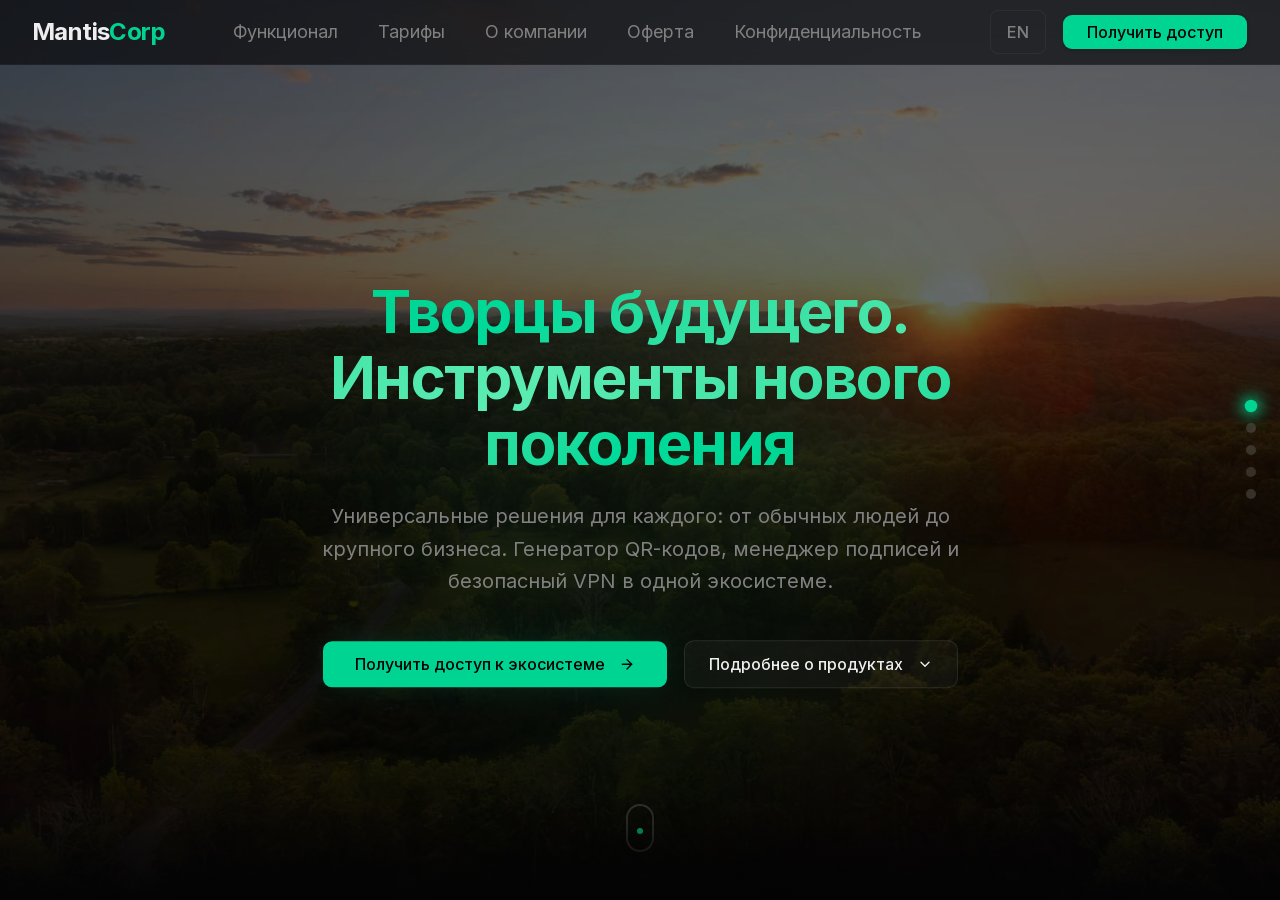
==== commit 201769da: "deploy: underf1n3d/MantisCorpSiteSource@61312a757efe062ce3048fa68ad4304a2426b9e5" ====
--- a/index.html
+++ b/index.html
@@ -1 +1 @@
-<!DOCTYPE html><html lang="ru" class="inter_9024c12c-module__2SQ2Oq__variable geist_mono_8d43a2aa-module__8Li5zG__variable dark h-full antialiased"><head><meta charSet="utf-8"/><meta name="viewport" content="width=device-width, initial-scale=1"/><link rel="preload" href="/_next/static/media/797e433ab948586e-s.p.0r6juujl39pe6.woff2" as="font" crossorigin="" type="font/woff2"/><link rel="preload" href="/_next/static/media/83afe278b6a6bb3c-s.p.2bn3s6zvc0dyp.woff2" as="font" crossorigin="" type="font/woff2"/><link rel="preload" href="/_next/static/media/9c72aa0f40e4eef8-s.p.1y4-pdgsjb-pw.woff2" as="font" crossorigin="" type="font/woff2"/><link rel="preload" as="image" href="/visa.png"/><link rel="preload" as="image" href="/mastercard.png"/><link rel="preload" as="image" href="/mir.png"/><link rel="stylesheet" href="/_next/static/chunks/1wzc3pojzu18-.css" data-precedence="next"/><link rel="stylesheet" href="/_next/static/chunks/22r45i7cmhs_4.css" data-precedence="next"/><link rel="preload" as="script" fetchPriority="low" href="/_next/static/chunks/3z5q_p4msz2ha.js"/><script src="/_next/static/chunks/15orcrkp-_9ct.js" async=""></script><script src="/_next/static/chunks/2nykiepra7i1k.js" async=""></script><script src="/_next/static/chunks/0y-qmi6py9vt0.js" async=""></script><script src="/_next/static/chunks/turbopack-1_6kmb9wb6nxy.js" async=""></script><script src="/_next/static/chunks/1v3vvmmr5i8dz.js" async=""></script><script src="/_next/static/chunks/2_xfewuy7awue.js" async=""></script><script src="/_next/static/chunks/2dpri4b9spteb.js" async=""></script><script src="/_next/static/chunks/14mrh2-p_w84d.js" async=""></script><script src="/_next/static/chunks/3o90p_f0_95gt.js" async=""></script><meta name="next-size-adjust" content=""/><title>MantisCorp — Экосистема цифровых утилит</title><meta name="description" content="Профессиональные инструменты для бизнеса: генератор QR-кодов, менеджер цифровых подписей и защищённое VPN-соединение."/><meta property="og:title" content="MantisCorp — Экосистема цифровых утилит"/><meta property="og:description" content="Три инструмента в единой экосистеме: QR-коды, цифровые подписи и VPN."/><meta property="og:locale" content="ru_RU"/><meta property="og:type" content="website"/><meta name="twitter:card" content="summary"/><meta name="twitter:title" content="MantisCorp — Экосистема цифровых утилит"/><meta name="twitter:description" content="Три инструмента в единой экосистеме: QR-коды, цифровые подписи и VPN."/><link rel="icon" href="/icon.svg?icon.3vuc0gk001-s3.svg" sizes="any" type="image/svg+xml"/><script src="/_next/static/chunks/0cz1d0mv5g_q7.js" noModule=""></script></head><body class="min-h-full flex flex-col"><div hidden=""><!--$--><!--/$--></div><header class="fixed top-0 left-0 right-0 z-50 w-full border-b border-border/40 bg-background/80 backdrop-blur-xl supports-[backdrop-filter]:bg-background/60"><div class="mx-auto flex h-16 max-w-7xl items-center justify-between px-4 sm:px-6 lg:px-8"><a class="flex items-center gap-2 group" id="navbar-logo" href="/"><span class="text-2xl font-bold tracking-tight">Mantis<span class="text-primary">Corp</span></span></a><nav class="hidden md:flex items-center gap-2" id="navbar-desktop"><a href="#features" class="relative px-4 py-2 text-lg text-muted-foreground hover:text-foreground transition-colors rounded-md"><span class="relative z-10">Функционал</span></a><a href="#pricing" class="relative px-4 py-2 text-lg text-muted-foreground hover:text-foreground transition-colors rounded-md"><span class="relative z-10">Тарифы</span></a><a href="#about" class="relative px-4 py-2 text-lg text-muted-foreground hover:text-foreground transition-colors rounded-md"><span class="relative z-10">О компании</span></a><a class="relative px-4 py-2 text-lg text-muted-foreground hover:text-foreground transition-colors rounded-md" href="/offer/"><span class="relative z-10">Оферта</span></a><a class="relative px-4 py-2 text-lg text-muted-foreground hover:text-foreground transition-colors rounded-md" href="/privacy/"><span class="relative z-10">Конфиденциальность</span></a></nav><div class="flex items-center gap-3 sm:gap-4"><button class="hidden sm:flex h-11 px-4 items-center justify-center rounded-md border border-border/60 text-base font-medium text-muted-foreground hover:text-foreground hover:border-primary/40 transition-all" id="language-switcher">EN</button><button type="button" tabindex="0" data-slot="button" id="navbar-cta" class="group/button shrink-0 items-center justify-center rounded-lg border border-transparent bg-clip-padding font-medium whitespace-nowrap transition-all outline-none select-none focus-visible:border-ring focus-visible:ring-3 focus-visible:ring-ring/50 active:not-aria-[haspopup]:translate-y-px disabled:pointer-events-none disabled:opacity-50 aria-invalid:border-destructive aria-invalid:ring-3 aria-invalid:ring-destructive/20 dark:aria-invalid:border-destructive/50 dark:aria-invalid:ring-destructive/40 [&amp;_svg]:pointer-events-none [&amp;_svg]:shrink-0 [&amp;_svg:not([class*=&#x27;size-&#x27;])]:size-4 h-9 gap-1.5 has-data-[icon=inline-end]:pr-2 has-data-[icon=inline-start]:pl-2 hidden sm:inline-flex text-base px-6 bg-primary text-primary-foreground hover:bg-primary/90 shadow-sm">Получить доступ</button><button class="md:hidden p-2 text-muted-foreground hover:text-foreground" id="mobile-menu-toggle"><svg xmlns="http://www.w3.org/2000/svg" width="24" height="24" viewBox="0 0 24 24" fill="none" stroke="currentColor" stroke-width="2" stroke-linecap="round" stroke-linejoin="round" class="lucide lucide-menu h-5 w-5" aria-hidden="true"><path d="M4 5h16"></path><path d="M4 12h16"></path><path d="M4 19h16"></path></svg></button></div></div></header><main class="flex-1"><div class="h-screen w-full overflow-hidden bg-background relative"><div class="swiper w-full h-full"><div class="swiper-wrapper"><div class="swiper-slide w-full h-full" data-hash="hero"><div class="slide-scroll w-full h-full flex flex-col overflow-y-auto overflow-x-hidden scrollbar-hide"><section class="relative overflow-hidden w-full min-h-full flex flex-col justify-center items-center pt-20 sm:pt-24 pb-8"><div class="absolute inset-0 bg-cover bg-center pointer-events-none" style="background-image:url(&#x27;/bg/hero.jpg&#x27;)"></div><div class="absolute inset-0 bg-background/60 pointer-events-none"></div><div class="absolute top-1/2 left-1/2 -translate-x-1/2 -translate-y-1/2 w-[600px] h-[600px] rounded-full bg-primary/5 blur-[90px] animate-glow-pulse pointer-events-none"></div><div class="absolute top-1/4 right-1/4 w-[300px] h-[300px] rounded-full bg-primary/3 blur-[80px] animate-glow-pulse [animation-delay:1.5s] pointer-events-none"></div><div class="relative mx-auto max-w-7xl px-4 sm:px-6 lg:px-8 w-full"><div class="mx-auto max-w-3xl text-center"><h1 class="text-4xl sm:text-5xl lg:text-6xl font-bold tracking-tight leading-[1.1] mb-6" style="opacity:0;transform:translateY(20px)"><span class="text-gradient">Творцы будущего. Инструменты нового поколения</span></h1><p class="text-lg sm:text-xl text-muted-foreground leading-relaxed mb-10 max-w-2xl mx-auto" style="opacity:0;transform:translateY(20px)">Универсальные решения для каждого: от обычных людей до крупного бизнеса. Генератор QR-кодов, менеджер подписей и безопасный VPN в одной экосистеме.</p><div class="flex flex-col sm:flex-row items-center justify-center gap-4" style="opacity:0;transform:translateY(20px)"><a href="#pricing"><button type="button" tabindex="0" data-slot="button" id="hero-cta" class="group/button inline-flex shrink-0 items-center justify-center rounded-lg border border-transparent bg-clip-padding whitespace-nowrap transition-all outline-none select-none focus-visible:border-ring focus-visible:ring-3 focus-visible:ring-ring/50 active:not-aria-[haspopup]:translate-y-px disabled:pointer-events-none disabled:opacity-50 aria-invalid:border-destructive aria-invalid:ring-3 aria-invalid:ring-destructive/20 dark:aria-invalid:border-destructive/50 dark:aria-invalid:ring-destructive/40 [&amp;_svg]:pointer-events-none [&amp;_svg]:shrink-0 [&amp;_svg:not([class*=&#x27;size-&#x27;])]:size-4 gap-1.5 has-data-[icon=inline-end]:pr-2 has-data-[icon=inline-start]:pl-2 bg-primary text-primary-foreground hover:bg-primary/90 shadow-lg glow-emerald-sm px-8 h-12 text-base font-medium">Получить доступ к экосистеме<svg xmlns="http://www.w3.org/2000/svg" width="24" height="24" viewBox="0 0 24 24" fill="none" stroke="currentColor" stroke-width="2" stroke-linecap="round" stroke-linejoin="round" class="lucide lucide-arrow-right ml-2 h-4 w-4" aria-hidden="true"><path d="M5 12h14"></path><path d="m12 5 7 7-7 7"></path></svg></button></a><a href="#features"><button type="button" tabindex="0" data-slot="button" class="group/button inline-flex shrink-0 items-center justify-center rounded-lg border bg-clip-padding whitespace-nowrap outline-none select-none focus-visible:border-ring focus-visible:ring-3 focus-visible:ring-ring/50 active:not-aria-[haspopup]:translate-y-px disabled:pointer-events-none disabled:opacity-50 aria-invalid:border-destructive aria-invalid:ring-3 aria-invalid:ring-destructive/20 dark:aria-invalid:border-destructive/50 dark:aria-invalid:ring-destructive/40 [&amp;_svg]:pointer-events-none [&amp;_svg]:shrink-0 [&amp;_svg:not([class*=&#x27;size-&#x27;])]:size-4 bg-background hover:text-foreground aria-expanded:bg-muted aria-expanded:text-foreground dark:border-input dark:bg-input/30 dark:hover:bg-input/50 gap-1.5 has-data-[icon=inline-end]:pr-2 has-data-[icon=inline-start]:pl-2 border-border/60 hover:border-primary/40 hover:bg-primary/5 h-12 px-6 text-base font-medium transition-colors">Подробнее о продуктах<svg xmlns="http://www.w3.org/2000/svg" width="24" height="24" viewBox="0 0 24 24" fill="none" stroke="currentColor" stroke-width="2" stroke-linecap="round" stroke-linejoin="round" class="lucide lucide-chevron-down ml-2 h-4 w-4" aria-hidden="true"><path d="m6 9 6 6 6-6"></path></svg></button></a></div></div></div><div class="absolute bottom-10 left-1/2 -translate-x-1/2 flex flex-col items-center text-muted-foreground/50 pointer-events-none" style="opacity:0"><div class="w-7 h-12 border-2 border-muted-foreground/30 rounded-full flex justify-center p-1.5 mb-2 relative"><div class="w-1.5 h-1.5 bg-primary/80 rounded-full"></div></div></div><div class="absolute bottom-0 left-0 right-0 h-24 bg-gradient-to-t from-background to-transparent pointer-events-none"></div></section></div></div><div class="swiper-slide w-full h-full" data-hash="features"><div class="slide-scroll w-full h-full flex flex-col overflow-y-auto overflow-x-hidden scrollbar-hide"><section class="relative w-full min-h-full flex flex-col justify-start pt-20 sm:pt-24 pb-8"><div class="absolute inset-0 bg-cover bg-center pointer-events-none" style="background-image:url(&#x27;/bg/features.jpg&#x27;)"></div><div class="absolute inset-0 bg-background/[0.78] pointer-events-none"></div><div class="relative mx-auto max-w-7xl px-4 sm:px-6 lg:px-8 w-full"><div class="mx-auto max-w-2xl text-center mb-2 sm:mb-4" style="opacity:0;transform:translateY(20px)"><div class="inline-flex items-center gap-2 rounded-full border border-primary/20 bg-primary/5 px-3 py-1 sm:px-4 sm:py-1 fluid-badge font-medium text-primary mb-2 sm:mb-4">Возможности</div><h2 class="text-xl sm:text-3xl font-bold tracking-tight mb-1 sm:mb-3">Инструменты, которые работают на вас</h2><p class="text-sm sm:text-base text-muted-foreground">Каждый компонент экосистемы MantisCorp разработан для максимальной продуктивности.</p></div><div class="relative max-w-xl mx-auto"><button class="absolute left-0 sm:-left-14 top-1/2 -translate-y-1/2 z-20 hidden sm:flex h-8 w-8 sm:h-10 sm:w-10 items-center justify-center rounded-full border border-border/60 bg-card/80 backdrop-blur-sm text-muted-foreground opacity-40 hover:opacity-100 hover:text-primary hover:border-primary/40 hover:bg-card transition-all duration-300 shadow-lg cursor-pointer" aria-label="Previous"><svg xmlns="http://www.w3.org/2000/svg" width="24" height="24" viewBox="0 0 24 24" fill="none" stroke="currentColor" stroke-width="2" stroke-linecap="round" stroke-linejoin="round" class="lucide lucide-chevron-left h-4 w-4 sm:h-5 sm:w-5" aria-hidden="true"><path d="m15 18-6-6 6-6"></path></svg></button><button class="absolute right-0 sm:-right-14 top-1/2 -translate-y-1/2 z-20 hidden sm:flex h-8 w-8 sm:h-10 sm:w-10 items-center justify-center rounded-full border border-border/60 bg-card/80 backdrop-blur-sm text-muted-foreground opacity-40 hover:opacity-100 hover:text-primary hover:border-primary/40 hover:bg-card transition-all duration-300 shadow-lg cursor-pointer" aria-label="Next"><svg xmlns="http://www.w3.org/2000/svg" width="24" height="24" viewBox="0 0 24 24" fill="none" stroke="currentColor" stroke-width="2" stroke-linecap="round" stroke-linejoin="round" class="lucide lucide-chevron-right h-4 w-4 sm:h-5 sm:w-5" aria-hidden="true"><path d="m9 18 6-6-6-6"></path></svg></button><div class="overflow-hidden rounded-2xl px-2 sm:px-0 flex items-stretch min-h-[320px] sm:min-h-[440px]"><div class="w-full h-full cursor-grab active:cursor-grabbing" draggable="false" style="opacity:1;transform:none;-webkit-touch-callout:none;-webkit-user-select:none;user-select:none;touch-action:pan-y"><div data-slot="card" data-size="default" class="group/card gap-(--card-spacing) rounded-xl py-(--card-spacing) text-sm text-card-foreground ring-1 ring-foreground/10 [--card-spacing:--spacing(4)] has-data-[slot=card-footer]:pb-0 has-[&gt;img:first-child]:pt-0 data-[size=sm]:[--card-spacing:--spacing(3)] data-[size=sm]:has-data-[slot=card-footer]:pb-0 *:[img:first-child]:rounded-t-xl *:[img:last-child]:rounded-b-xl w-full h-full flex flex-col group/card relative border-border/40 bg-card/60 hover:border-primary/30 hover:bg-card/80 transition-colors duration-300 hover:shadow-lg hover:shadow-primary/5 overflow-hidden" id="feature-card-vpn"><div data-slot="card-content" class="p-4 sm:p-8 flex-1 flex flex-col justify-center"><div class="mb-3 sm:mb-5 flex h-10 w-10 sm:h-12 sm:w-12 items-center justify-center rounded-xl bg-primary/10 border border-primary/20 group-hover/card:bg-primary/15 group-hover/card:border-primary/30 transition-all duration-300"><svg xmlns="http://www.w3.org/2000/svg" width="24" height="24" viewBox="0 0 24 24" fill="none" stroke="currentColor" stroke-width="2" stroke-linecap="round" stroke-linejoin="round" class="lucide lucide-shield-check h-5 w-5 sm:h-6 sm:w-6 text-primary" aria-hidden="true"><path d="M20 13c0 5-3.5 7.5-7.66 8.95a1 1 0 0 1-.67-.01C7.5 20.5 4 18 4 13V6a1 1 0 0 1 1-1c2 0 4.5-1.2 6.24-2.72a1.17 1.17 0 0 1 1.52 0C14.51 3.81 17 5 19 5a1 1 0 0 1 1 1z"></path><path d="m9 12 2 2 4-4"></path></svg></div><h3 class="text-lg sm:text-xl font-semibold mb-1 sm:mb-3">MantisVPN</h3><p class="text-xs sm:text-sm text-muted-foreground leading-relaxed mb-3 sm:mb-5">Протокол безопасного сетевого доступа (VPN) с шифрованием корпоративного уровня, высокой скоростью и защитой от утечек данных.</p><ul class="space-y-1 sm:space-y-2.5"><li class="flex items-start gap-2 sm:gap-2.5 text-xs sm:text-sm text-muted-foreground"><svg xmlns="http://www.w3.org/2000/svg" width="24" height="24" viewBox="0 0 24 24" fill="none" stroke="currentColor" stroke-width="2" stroke-linecap="round" stroke-linejoin="round" class="lucide lucide-check h-3 w-3 sm:h-4 sm:w-4 text-primary mt-0.5 shrink-0" aria-hidden="true"><path d="M20 6 9 17l-5-5"></path></svg><span>Шифрование AES-256</span></li><li class="flex items-start gap-2 sm:gap-2.5 text-xs sm:text-sm text-muted-foreground"><svg xmlns="http://www.w3.org/2000/svg" width="24" height="24" viewBox="0 0 24 24" fill="none" stroke="currentColor" stroke-width="2" stroke-linecap="round" stroke-linejoin="round" class="lucide lucide-check h-3 w-3 sm:h-4 sm:w-4 text-primary mt-0.5 shrink-0" aria-hidden="true"><path d="M20 6 9 17l-5-5"></path></svg><span>Серверы в 6+ странах</span></li><li class="flex items-start gap-2 sm:gap-2.5 text-xs sm:text-sm text-muted-foreground"><svg xmlns="http://www.w3.org/2000/svg" width="24" height="24" viewBox="0 0 24 24" fill="none" stroke="currentColor" stroke-width="2" stroke-linecap="round" stroke-linejoin="round" class="lucide lucide-check h-3 w-3 sm:h-4 sm:w-4 text-primary mt-0.5 shrink-0" aria-hidden="true"><path d="M20 6 9 17l-5-5"></path></svg><span>Защита от утечек DNS/IP</span></li><li class="flex items-start gap-2 sm:gap-2.5 text-xs sm:text-sm text-muted-foreground"><svg xmlns="http://www.w3.org/2000/svg" width="24" height="24" viewBox="0 0 24 24" fill="none" stroke="currentColor" stroke-width="2" stroke-linecap="round" stroke-linejoin="round" class="lucide lucide-check h-3 w-3 sm:h-4 sm:w-4 text-primary mt-0.5 shrink-0" aria-hidden="true"><path d="M20 6 9 17l-5-5"></path></svg><span>Без ограничения скорости</span></li></ul><div class="mt-3 sm:mt-6 flex flex-wrap items-center gap-2 sm:gap-3"><a href="https://t.me/mantis_vpn_bot" target="_blank" rel="noopener noreferrer" class="inline-flex items-center gap-1.5 sm:gap-2 rounded-xl bg-primary hover:bg-primary/90 text-primary-foreground font-semibold px-4 py-2 sm:px-6 sm:py-2.5 text-xs sm:text-sm shadow-lg shadow-primary/20 transition-all hover:scale-105 active:scale-95">Перейти<svg xmlns="http://www.w3.org/2000/svg" width="24" height="24" viewBox="0 0 24 24" fill="none" stroke="currentColor" stroke-width="2" stroke-linecap="round" stroke-linejoin="round" class="lucide lucide-external-link h-3 w-3 sm:h-4 sm:w-4" aria-hidden="true"><path d="M15 3h6v6"></path><path d="M10 14 21 3"></path><path d="M18 13v6a2 2 0 0 1-2 2H5a2 2 0 0 1-2-2V8a2 2 0 0 1 2-2h6"></path></svg></a><a href="https://t.me/mantis_supportt" target="_blank" rel="noopener noreferrer" class="inline-flex items-center gap-1.5 sm:gap-2 rounded-xl border border-border/60 bg-transparent hover:bg-primary/5 hover:border-primary/40 hover:text-primary text-muted-foreground font-semibold px-4 py-2 sm:px-6 sm:py-2.5 text-xs sm:text-sm transition-all hover:scale-105 active:scale-95"><svg xmlns="http://www.w3.org/2000/svg" width="24" height="24" viewBox="0 0 24 24" fill="none" stroke="currentColor" stroke-width="2" stroke-linecap="round" stroke-linejoin="round" class="lucide lucide-headphones h-3 w-3 sm:h-4 sm:w-4" aria-hidden="true"><path d="M3 14h3a2 2 0 0 1 2 2v3a2 2 0 0 1-2 2H5a2 2 0 0 1-2-2v-7a9 9 0 0 1 18 0v7a2 2 0 0 1-2 2h-1a2 2 0 0 1-2-2v-3a2 2 0 0 1 2-2h3"></path></svg>Поддержка</a></div></div></div></div></div><div class="flex justify-center gap-1.5 sm:gap-2 mt-2 sm:mt-5"><button class="h-2 rounded-full transition-all duration-300 cursor-pointer w-6 bg-primary" aria-label="Slide 1"></button><button class="h-2 rounded-full transition-all duration-300 cursor-pointer w-2 bg-muted-foreground/30 hover:bg-muted-foreground/50" aria-label="Slide 2"></button><button class="h-2 rounded-full transition-all duration-300 cursor-pointer w-2 bg-muted-foreground/30 hover:bg-muted-foreground/50" aria-label="Slide 3"></button></div></div></div></section></div></div><div class="swiper-slide w-full h-full" data-hash="pricing"><div class="slide-scroll w-full h-full flex flex-col overflow-y-auto overflow-x-hidden scrollbar-hide"><section class="relative w-full min-h-full flex flex-col justify-start pt-20 sm:pt-24 pb-8"><div class="absolute inset-0 bg-cover bg-center pointer-events-none" style="background-image:url(&#x27;/bg/pricing.jpg&#x27;)"></div><div class="absolute inset-0 bg-background/[0.82] pointer-events-none"></div><div class="absolute inset-0 bg-gradient-to-b from-transparent via-primary/[0.02] to-transparent"></div><div class="relative mx-auto max-w-7xl px-4 sm:px-6 lg:px-8 w-full"><div class="mx-auto max-w-3xl text-center mb-3 sm:mb-10" style="opacity:0;transform:translateY(20px)"><div class="inline-flex items-center gap-2 rounded-full border border-primary/20 bg-primary/5 px-3 py-1 sm:px-4 sm:py-1 fluid-badge font-medium text-primary mb-2 sm:mb-4">Тарифы</div><h2 class="text-xl sm:text-3xl lg:text-4xl font-bold tracking-tight mb-1 sm:mb-4">Стоимость по запросу</h2><p class="text-sm sm:text-base text-muted-foreground">Мы подбираем индивидуальные условия под каждого клиента. Свяжитесь с нами, чтобы получить персональное предложение.</p></div><div class="grid grid-cols-1 lg:grid-cols-2 gap-3 sm:gap-6 max-w-5xl mx-auto"><div class="flex flex-col justify-center" style="opacity:0;transform:translateX(-20px)"><p class="text-muted-foreground leading-relaxed text-sm sm:text-base mb-3 sm:mb-6">Каждый бизнес уникален — поэтому мы не используем фиксированные тарифы. Наша команда проанализирует ваши задачи, предложит оптимальный набор инструментов и рассчитает стоимость, которая будет соответствовать именно вашим потребностям. Вы платите только за то, что действительно используете.</p><div class="flex flex-col items-center"><a href="mailto:mantis@huesos.pro"><button type="button" tabindex="0" data-slot="button" class="group/button inline-flex shrink-0 items-center justify-center border border-transparent bg-clip-padding whitespace-nowrap outline-none select-none focus-visible:border-ring focus-visible:ring-3 focus-visible:ring-ring/50 active:not-aria-[haspopup]:translate-y-px disabled:pointer-events-none disabled:opacity-50 aria-invalid:border-destructive aria-invalid:ring-3 aria-invalid:ring-destructive/20 dark:aria-invalid:border-destructive/50 dark:aria-invalid:ring-destructive/40 [&amp;_svg]:pointer-events-none [&amp;_svg]:shrink-0 [&amp;_svg:not([class*=&#x27;size-&#x27;])]:size-4 gap-1.5 has-data-[icon=inline-end]:pr-2 has-data-[icon=inline-start]:pl-2 bg-primary hover:bg-primary/90 text-primary-foreground font-semibold px-5 sm:px-8 h-10 sm:h-12 text-sm sm:text-base rounded-xl shadow-lg shadow-primary/20 glow-emerald transition-transform hover:scale-105 active:scale-95"><svg xmlns="http://www.w3.org/2000/svg" width="24" height="24" viewBox="0 0 24 24" fill="none" stroke="currentColor" stroke-width="2" stroke-linecap="round" stroke-linejoin="round" class="lucide lucide-mail mr-2 sm:mr-2.5 h-3.5 w-3.5 sm:h-4 sm:w-4" aria-hidden="true"><path d="m22 7-8.991 5.727a2 2 0 0 1-2.009 0L2 7"></path><rect x="2" y="4" width="20" height="16" rx="2"></rect></svg>Связаться с нами</button></a><p class="text-xs text-muted-foreground mt-3">Мы ответим в течение 24 часов.</p></div></div><div style="opacity:0;transform:translateX(20px)"><div data-slot="card" data-size="default" class="group/card flex flex-col gap-(--card-spacing) overflow-hidden rounded-xl py-(--card-spacing) text-sm text-card-foreground ring-1 ring-foreground/10 [--card-spacing:--spacing(4)] has-data-[slot=card-footer]:pb-0 has-[&gt;img:first-child]:pt-0 data-[size=sm]:[--card-spacing:--spacing(3)] data-[size=sm]:has-data-[slot=card-footer]:pb-0 *:[img:first-child]:rounded-t-xl *:[img:last-child]:rounded-b-xl border-border/40 bg-card/50 backdrop-blur-sm"><div data-slot="card-content" class="p-4 sm:p-8"><ul class="space-y-2 sm:space-y-4"><li class="flex items-start gap-2.5 sm:gap-3 text-xs sm:text-sm text-muted-foreground" style="opacity:0;transform:translateX(10px)"><div class="flex h-5 w-5 shrink-0 items-center justify-center rounded-full bg-primary/15 border border-primary/20 mt-0.5"><svg xmlns="http://www.w3.org/2000/svg" width="24" height="24" viewBox="0 0 24 24" fill="none" stroke="currentColor" stroke-width="2" stroke-linecap="round" stroke-linejoin="round" class="lucide lucide-check h-3 w-3 text-primary" aria-hidden="true"><path d="M20 6 9 17l-5-5"></path></svg></div><span>Индивидуальный расчёт под ваши задачи</span></li><li class="flex items-start gap-2.5 sm:gap-3 text-xs sm:text-sm text-muted-foreground" style="opacity:0;transform:translateX(10px)"><div class="flex h-5 w-5 shrink-0 items-center justify-center rounded-full bg-primary/15 border border-primary/20 mt-0.5"><svg xmlns="http://www.w3.org/2000/svg" width="24" height="24" viewBox="0 0 24 24" fill="none" stroke="currentColor" stroke-width="2" stroke-linecap="round" stroke-linejoin="round" class="lucide lucide-check h-3 w-3 text-primary" aria-hidden="true"><path d="M20 6 9 17l-5-5"></path></svg></div><span>Гибкие условия оплаты</span></li><li class="flex items-start gap-2.5 sm:gap-3 text-xs sm:text-sm text-muted-foreground" style="opacity:0;transform:translateX(10px)"><div class="flex h-5 w-5 shrink-0 items-center justify-center rounded-full bg-primary/15 border border-primary/20 mt-0.5"><svg xmlns="http://www.w3.org/2000/svg" width="24" height="24" viewBox="0 0 24 24" fill="none" stroke="currentColor" stroke-width="2" stroke-linecap="round" stroke-linejoin="round" class="lucide lucide-check h-3 w-3 text-primary" aria-hidden="true"><path d="M20 6 9 17l-5-5"></path></svg></div><span>Бесплатная консультация перед началом</span></li><li class="flex items-start gap-2.5 sm:gap-3 text-xs sm:text-sm text-muted-foreground" style="opacity:0;transform:translateX(10px)"><div class="flex h-5 w-5 shrink-0 items-center justify-center rounded-full bg-primary/15 border border-primary/20 mt-0.5"><svg xmlns="http://www.w3.org/2000/svg" width="24" height="24" viewBox="0 0 24 24" fill="none" stroke="currentColor" stroke-width="2" stroke-linecap="round" stroke-linejoin="round" class="lucide lucide-check h-3 w-3 text-primary" aria-hidden="true"><path d="M20 6 9 17l-5-5"></path></svg></div><span>Полный доступ ко всем инструментам экосистемы</span></li><li class="flex items-start gap-2.5 sm:gap-3 text-xs sm:text-sm text-muted-foreground" style="opacity:0;transform:translateX(10px)"><div class="flex h-5 w-5 shrink-0 items-center justify-center rounded-full bg-primary/15 border border-primary/20 mt-0.5"><svg xmlns="http://www.w3.org/2000/svg" width="24" height="24" viewBox="0 0 24 24" fill="none" stroke="currentColor" stroke-width="2" stroke-linecap="round" stroke-linejoin="round" class="lucide lucide-check h-3 w-3 text-primary" aria-hidden="true"><path d="M20 6 9 17l-5-5"></path></svg></div><span>Приоритетная техническая поддержка</span></li><li class="flex items-start gap-2.5 sm:gap-3 text-xs sm:text-sm text-muted-foreground" style="opacity:0;transform:translateX(10px)"><div class="flex h-5 w-5 shrink-0 items-center justify-center rounded-full bg-primary/15 border border-primary/20 mt-0.5"><svg xmlns="http://www.w3.org/2000/svg" width="24" height="24" viewBox="0 0 24 24" fill="none" stroke="currentColor" stroke-width="2" stroke-linecap="round" stroke-linejoin="round" class="lucide lucide-check h-3 w-3 text-primary" aria-hidden="true"><path d="M20 6 9 17l-5-5"></path></svg></div><span>Персональный менеджер</span></li></ul></div></div></div></div></div></section></div></div><div class="swiper-slide w-full h-full" data-hash="about"><div class="slide-scroll w-full h-full flex flex-col overflow-y-auto overflow-x-hidden scrollbar-hide"><section class="relative pt-20 sm:pt-24 pb-8 w-full flex flex-col justify-start items-center min-h-full"><div class="absolute inset-0 bg-cover bg-center pointer-events-none" style="background-image:url(&#x27;/bg/about.jpg&#x27;)"></div><div class="absolute inset-0 bg-background/[0.82] pointer-events-none"></div><div class="relative mx-auto max-w-7xl px-4 sm:px-6 lg:px-8 w-full"><div class="mx-auto max-w-2xl text-center mb-3 sm:mb-6" style="opacity:0;transform:translateY(20px)"><div class="inline-flex items-center gap-2 rounded-full border border-primary/20 bg-primary/5 px-2.5 py-1 sm:px-4 sm:py-1.5 fluid-badge font-medium text-primary mb-1.5 sm:mb-6">О компании</div><h2 class="fluid-h2 font-bold tracking-tight mb-1.5 sm:mb-4 leading-tight">MantisCorp</h2><p class="fluid-body text-muted-foreground leading-relaxed">MantisCorp — это экосистема цифровых утилит, созданная для всех: от обычных людей до крупного бизнеса. Мы — творцы будущего, предоставляющие профессиональные инструменты для безопасности, удобства и продуктивности в вашей повседневной и рабочей рутине.</p></div><div class="relative max-w-3xl mx-auto mb-4 sm:mb-6" style="opacity:0;transform:scale(0.95)"><div class="absolute -inset-px rounded-2xl bg-gradient-to-r from-primary/30 via-emerald-500/20 to-primary/30 opacity-50 blur-md"></div><div class="relative rounded-2xl border border-white/10 bg-card/60 backdrop-blur-2xl px-4 py-3 sm:px-8 sm:py-5 text-center shadow-xl overflow-hidden"><div class="absolute inset-0 bg-gradient-to-b from-white/5 to-transparent opacity-50"></div><p class="relative z-10 fluid-body font-medium text-foreground leading-relaxed italic">“<!-- -->Наша миссия — сделать цифровые инструменты доступными, безопасными и интуитивно понятными для каждого.<!-- -->”</p></div></div><div class="grid grid-cols-1 sm:grid-cols-3 gap-2 sm:gap-5 max-w-3xl mx-auto"><div class="group relative rounded-xl sm:rounded-2xl border border-border/40 bg-card/50 backdrop-blur-sm p-2.5 sm:p-6 flex flex-row sm:flex-col items-center text-left sm:text-center gap-3 sm:gap-0 hover:border-primary/30 hover:bg-card/80 transition-all duration-300 hover:shadow-lg hover:shadow-primary/5 hover:-translate-y-1" style="opacity:0;transform:translateY(25px)"><div class="shrink-0 sm:mx-auto mb-0 sm:mb-4 flex h-9 w-9 sm:h-12 sm:w-12 items-center justify-center rounded-xl bg-primary/10 border border-primary/20 group-hover:bg-primary/15 group-hover:border-primary/30 transition-all duration-300"><svg xmlns="http://www.w3.org/2000/svg" width="24" height="24" viewBox="0 0 24 24" fill="none" stroke="currentColor" stroke-width="2" stroke-linecap="round" stroke-linejoin="round" class="lucide lucide-shield h-4 w-4 sm:h-5 sm:w-5 text-primary" aria-hidden="true"><path d="M20 13c0 5-3.5 7.5-7.66 8.95a1 1 0 0 1-.67-.01C7.5 20.5 4 18 4 13V6a1 1 0 0 1 1-1c2 0 4.5-1.2 6.24-2.72a1.17 1.17 0 0 1 1.52 0C14.51 3.81 17 5 19 5a1 1 0 0 1 1 1z"></path></svg></div><div class="min-w-0"><h3 class="fluid-sm font-semibold mb-0.5 sm:mb-2">Безопасность</h3><p class="fluid-xs text-muted-foreground leading-tight sm:leading-relaxed">Шифрование корпоративного уровня и защита данных в каждом продукте.</p></div></div><div class="group relative rounded-xl sm:rounded-2xl border border-border/40 bg-card/50 backdrop-blur-sm p-2.5 sm:p-6 flex flex-row sm:flex-col items-center text-left sm:text-center gap-3 sm:gap-0 hover:border-primary/30 hover:bg-card/80 transition-all duration-300 hover:shadow-lg hover:shadow-primary/5 hover:-translate-y-1" style="opacity:0;transform:translateY(25px)"><div class="shrink-0 sm:mx-auto mb-0 sm:mb-4 flex h-9 w-9 sm:h-12 sm:w-12 items-center justify-center rounded-xl bg-primary/10 border border-primary/20 group-hover:bg-primary/15 group-hover:border-primary/30 transition-all duration-300"><svg xmlns="http://www.w3.org/2000/svg" width="24" height="24" viewBox="0 0 24 24" fill="none" stroke="currentColor" stroke-width="2" stroke-linecap="round" stroke-linejoin="round" class="lucide lucide-zap h-4 w-4 sm:h-5 sm:w-5 text-primary" aria-hidden="true"><path d="M4 14a1 1 0 0 1-.78-1.63l9.9-10.2a.5.5 0 0 1 .86.46l-1.92 6.02A1 1 0 0 0 13 10h7a1 1 0 0 1 .78 1.63l-9.9 10.2a.5.5 0 0 1-.86-.46l1.92-6.02A1 1 0 0 0 11 14z"></path></svg></div><div class="min-w-0"><h3 class="fluid-sm font-semibold mb-0.5 sm:mb-2">Простота</h3><p class="fluid-xs text-muted-foreground leading-tight sm:leading-relaxed">Интуитивный интерфейс, с которым разберётся каждый — без инструкций.</p></div></div><div class="group relative rounded-xl sm:rounded-2xl border border-border/40 bg-card/50 backdrop-blur-sm p-2.5 sm:p-6 flex flex-row sm:flex-col items-center text-left sm:text-center gap-3 sm:gap-0 hover:border-primary/30 hover:bg-card/80 transition-all duration-300 hover:shadow-lg hover:shadow-primary/5 hover:-translate-y-1" style="opacity:0;transform:translateY(25px)"><div class="shrink-0 sm:mx-auto mb-0 sm:mb-4 flex h-9 w-9 sm:h-12 sm:w-12 items-center justify-center rounded-xl bg-primary/10 border border-primary/20 group-hover:bg-primary/15 group-hover:border-primary/30 transition-all duration-300"><svg xmlns="http://www.w3.org/2000/svg" width="24" height="24" viewBox="0 0 24 24" fill="none" stroke="currentColor" stroke-width="2" stroke-linecap="round" stroke-linejoin="round" class="lucide lucide-heart h-4 w-4 sm:h-5 sm:w-5 text-primary" aria-hidden="true"><path d="M2 9.5a5.5 5.5 0 0 1 9.591-3.676.56.56 0 0 0 .818 0A5.49 5.49 0 0 1 22 9.5c0 2.29-1.5 4-3 5.5l-5.492 5.313a2 2 0 0 1-3 .019L5 15c-1.5-1.5-3-3.2-3-5.5"></path></svg></div><div class="min-w-0"><h3 class="fluid-sm font-semibold mb-0.5 sm:mb-2">Надёжность</h3><p class="fluid-xs text-muted-foreground leading-tight sm:leading-relaxed">Стабильная инфраструктура и круглосуточная поддержка без выходных.</p></div></div></div></div></section></div></div><div class="swiper-slide w-full h-full" data-hash="contact"><div class="slide-scroll w-full h-full flex flex-col overflow-y-auto overflow-x-hidden scrollbar-hide"><div class="flex flex-col w-full min-h-full"><section class="relative pt-20 sm:pt-24 pb-8 w-full flex flex-col justify-center items-center flex-1"><div class="absolute inset-0 bg-cover bg-center pointer-events-none" style="background-image:url(&#x27;/bg/contact.jpg&#x27;)"></div><div class="absolute inset-0 bg-background/[0.83] pointer-events-none"></div><div class="relative mx-auto max-w-7xl px-4 sm:px-6 lg:px-8 w-full"><div class="mx-auto max-w-lg text-center" style="opacity:0;transform:translateY(20px)"><div class="inline-flex items-center gap-2 rounded-full border border-primary/20 bg-primary/5 px-3 py-1 sm:px-4 sm:py-1.5 fluid-badge font-medium text-primary mb-2 sm:mb-6">Контакты</div><h2 class="fluid-h2 font-bold tracking-tight mb-2 sm:mb-4">Свяжитесь с нами</h2><p class="fluid-body text-muted-foreground mb-4 sm:mb-8">По вопросам работы сервиса, возврата средств и технической поддержки обращайтесь по электронной почте.</p><a href="mailto:mantis@huesos.pro" class="inline-flex items-center gap-1.5 sm:gap-2 rounded-lg border border-primary/30 bg-primary/5 px-4 py-2 sm:px-6 sm:py-3 text-xs sm:text-sm font-medium text-primary hover:bg-primary/10 transition-colors" id="contact-email"><svg xmlns="http://www.w3.org/2000/svg" width="24" height="24" viewBox="0 0 24 24" fill="none" stroke="currentColor" stroke-width="2" stroke-linecap="round" stroke-linejoin="round" class="lucide lucide-mail h-3.5 w-3.5 sm:h-4 sm:w-4" aria-hidden="true"><path d="m22 7-8.991 5.727a2 2 0 0 1-2.009 0L2 7"></path><rect x="2" y="4" width="20" height="16" rx="2"></rect></svg>mantis@huesos.pro</a></div></div></section><footer class="border-t border-border/40 bg-background" id="footer"><div class="mx-auto max-w-7xl px-4 sm:px-6 lg:px-8"><div class="grid grid-cols-2 gap-x-4 gap-y-4 py-4 sm:gap-8 sm:py-12 lg:grid-cols-4"><div class="space-y-2 sm:space-y-4 col-span-2 lg:col-span-1"><div class="flex items-center gap-2"><span class="text-base sm:text-lg font-bold tracking-tight">Mantis<span class="text-primary">Corp</span></span></div><p class="fluid-sm text-muted-foreground leading-relaxed">Экосистема цифровых утилит для людей и бизнеса.</p></div><div class="space-y-2 sm:space-y-4"><h3 class="fluid-sm font-semibold">Навигация</h3><ul class="space-y-1 sm:space-y-2.5"><li><a href="#features" class="fluid-xs text-muted-foreground hover:text-foreground transition-colors">Функционал</a></li><li><a href="#pricing" class="fluid-xs text-muted-foreground hover:text-foreground transition-colors">Тарифы</a></li></ul></div><div class="space-y-2 sm:space-y-4"><h3 class="fluid-sm font-semibold">Документы</h3><ul class="space-y-1 sm:space-y-2.5"><li><a class="fluid-xs text-muted-foreground hover:text-foreground transition-colors" id="footer-offer-link" href="/offer/">Публичная оферта</a></li><li><a class="fluid-xs text-muted-foreground hover:text-foreground transition-colors" id="footer-privacy-link" href="/privacy/">Политика конфиденциальности</a></li></ul></div><div class="space-y-2 sm:space-y-4"><h3 class="fluid-sm font-semibold">Контакты</h3><ul class="space-y-1 sm:space-y-2.5"><li><a href="mailto:mantis@huesos.pro" class="fluid-xs text-muted-foreground hover:text-primary transition-colors">mantis@huesos.pro</a></li></ul></div></div><div class="border-t border-border/40 py-4 sm:py-6 flex flex-col sm:flex-row gap-6 justify-between items-start" id="footer-requisites"><div><h4 class="fluid-xs font-medium text-muted-foreground mb-1.5 sm:mb-3">Реквизиты</h4><div class="text-[10px] sm:text-[11px] leading-tight sm:leading-relaxed text-muted-foreground/70 space-y-0 sm:space-y-0.5"><p class="font-semibold text-foreground/80 mb-1">ИП ДОЛЖЕНКО ГЛЕБ КОНСТАНТИНОВИЧ</p><p>Адрес: Россия, Челябинская область, г. Челябинск<!-- --> · <!-- -->Телефон: +7 (980) 022-00-70</p><p>ИНН: 745212388477<!-- --> · <!-- -->ОГРНИП: 326745600035878</p><p>Email: J72043587@GMAIL.COM</p><p>Банк: АО «АЛЬФА-БАНК»</p><p>Р/С: 40802810780180002554<!-- --> · <!-- -->К/С: 30101810200000000593<!-- --> · <!-- -->БИК: 044525593</p></div></div><div class="flex gap-2 sm:gap-3 items-center shrink-0"><div class="bg-white px-2 py-1.5 rounded border border-white/20 flex items-center justify-center"><img src="/visa.png" alt="Visa" class="h-3 sm:h-4 w-auto object-contain"/></div><div class="bg-white px-2 py-1.5 rounded border border-white/20 flex items-center justify-center"><img src="/mastercard.png" alt="Mastercard" class="h-4 sm:h-5 w-auto object-contain"/></div><div class="bg-white px-2 py-1.5 rounded border border-white/20 flex items-center justify-center"><img src="/mir.png" alt="МИР" class="h-2.5 sm:h-3 w-auto mt-0.5 object-contain"/></div></div></div><div class="border-t border-border/40 py-2 sm:py-5"><p class="text-center fluid-xs text-muted-foreground/60">© 2026 MantisCorp. Все права защищены.</p></div></div></footer></div></div></div></div></div><div class="hidden sm:flex flex-col gap-3 fixed right-6 top-1/2 -translate-y-1/2 z-40"><button aria-label="Section 1" class="h-2.5 w-2.5 rounded-full transition-all duration-300 bg-primary scale-125 shadow-[0_0_12px_2px_var(--color-primary)]"></button><button aria-label="Section 2" class="h-2.5 w-2.5 rounded-full transition-all duration-300 bg-muted-foreground/30 hover:bg-muted-foreground/60 hover:scale-110"></button><button aria-label="Section 3" class="h-2.5 w-2.5 rounded-full transition-all duration-300 bg-muted-foreground/30 hover:bg-muted-foreground/60 hover:scale-110"></button><button aria-label="Section 4" class="h-2.5 w-2.5 rounded-full transition-all duration-300 bg-muted-foreground/30 hover:bg-muted-foreground/60 hover:scale-110"></button><button aria-label="Section 5" class="h-2.5 w-2.5 rounded-full transition-all duration-300 bg-muted-foreground/30 hover:bg-muted-foreground/60 hover:scale-110"></button></div></div><!--$--><!--/$--></main><script src="/_next/static/chunks/3z5q_p4msz2ha.js" id="_R_" async=""></script><script>(self.__next_f=self.__next_f||[]).push([0])</script><script>self.__next_f.push([1,"1:\"$Sreact.fragment\"\n2:I[43572,[\"/_next/static/chunks/1v3vvmmr5i8dz.js\",\"/_next/static/chunks/2_xfewuy7awue.js\",\"/_next/static/chunks/2dpri4b9spteb.js\",\"/_next/static/chunks/14mrh2-p_w84d.js\"],\"LanguageProvider\"]\n3:I[2874,[\"/_next/static/chunks/1v3vvmmr5i8dz.js\",\"/_next/static/chunks/2_xfewuy7awue.js\",\"/_next/static/chunks/2dpri4b9spteb.js\",\"/_next/static/chunks/14mrh2-p_w84d.js\"],\"Navbar\"]\n4:I[39756,[\"/_next/static/chunks/1v3vvmmr5i8dz.js\",\"/_next/static/chunks/2_xfewuy7awue.js\",\"/_next/static/chunks/2dpri4b9spteb.js\",\"/_next/static/chunks/14mrh2-p_w84d.js\"],\"default\"]\n5:I[37457,[\"/_next/static/chunks/1v3vvmmr5i8dz.js\",\"/_next/static/chunks/2_xfewuy7awue.js\",\"/_next/static/chunks/2dpri4b9spteb.js\",\"/_next/static/chunks/14mrh2-p_w84d.js\"],\"default\"]\n6:I[35538,[\"/_next/static/chunks/1v3vvmmr5i8dz.js\",\"/_next/static/chunks/2_xfewuy7awue.js\",\"/_next/static/chunks/2dpri4b9spteb.js\",\"/_next/static/chunks/14mrh2-p_w84d.js\"],\"CookieConsent\"]\n7:I[47257,[\"/_next/static/chunks/1v3vvmmr5i8dz.js\",\"/_next/static/chunks/2_xfewuy7awue.js\",\"/_next/static/chunks/2dpri4b9spteb.js\",\"/_next/static/chunks/14mrh2-p_w84d.js\"],\"ClientPageRoot\"]\n8:I[52683,[\"/_next/static/chunks/1v3vvmmr5i8dz.js\",\"/_next/static/chunks/2_xfewuy7awue.js\",\"/_next/static/chunks/2dpri4b9spteb.js\",\"/_next/static/chunks/14mrh2-p_w84d.js\",\"/_next/static/chunks/3o90p_f0_95gt.js\"],\"default\"]\nb:I[97367,[\"/_next/static/chunks/1v3vvmmr5i8dz.js\",\"/_next/static/chunks/2_xfewuy7awue.js\",\"/_next/static/chunks/2dpri4b9spteb.js\",\"/_next/static/chunks/14mrh2-p_w84d.js\"],\"OutletBoundary\"]\nc:\"$Sreact.suspense\"\ne:I[97367,[\"/_next/static/chunks/1v3vvmmr5i8dz.js\",\"/_next/static/chunks/2_xfewuy7awue.js\",\"/_next/static/chunks/2dpri4b9spteb.js\",\"/_next/static/chunks/14mrh2-p_w84d.js\"],\"ViewportBoundary\"]\n10:I[97367,[\"/_next/static/chunks/1v3vvmmr5i8dz.js\",\"/_next/static/chunks/2_xfewuy7awue.js\",\"/_next/static/chunks/2dpri4b9spteb.js\",\"/_next/static/chunks/14mrh2-p_w84d.js\"],\"MetadataBoundary\"]\n12:I[68027,[\"/_next/static/chunks/1v3vvmmr5i8dz.js\",\"/_next/static/chunks/2_xfewuy7awue.js\",\"/_next/static/chunks/2dpri4b9spteb.js\",\"/_next/static/chunks/14mrh2-p_w84d.js\"],\"default\",1]\n:HL[\"/_next/static/chunks/1wzc3pojzu18-.css\",\"style\"]\n:HL[\"/_next/static/media/797e433ab948586e-s.p.0r6juujl39pe6.woff2\",\"font\",{\"crossOrigin\":\"\",\"type\":\"font/woff2\"}]\n:HL[\"/_next/static/media/83afe278b6a6bb3c-s.p.2bn3s6zvc0dyp.woff2\",\"font\",{\"crossOrigin\":\"\",\"type\":\"font/woff2\"}]\n:HL[\"/_next/static/media/9c72aa0f40e4eef8-s.p.1y4-pdgsjb-pw.woff2\",\"font\",{\"crossOrigin\":\"\",\"type\":\"font/woff2\"}]\n:HL[\"/_next/static/chunks/22r45i7cmhs_4.css\",\"style\"]\n"])</script><script>self.__next_f.push([1,"0:{\"P\":null,\"c\":[\"\",\"\"],\"q\":\"\",\"i\":false,\"f\":[[[\"\",{\"children\":[\"__PAGE__\",{}]},\"$undefined\",\"$undefined\",16],[[\"$\",\"$1\",\"c\",{\"children\":[[[\"$\",\"link\",\"0\",{\"rel\":\"stylesheet\",\"href\":\"/_next/static/chunks/1wzc3pojzu18-.css\",\"precedence\":\"next\",\"crossOrigin\":\"$undefined\",\"nonce\":\"$undefined\"}],[\"$\",\"script\",\"script-0\",{\"src\":\"/_next/static/chunks/1v3vvmmr5i8dz.js\",\"async\":true,\"nonce\":\"$undefined\"}],[\"$\",\"script\",\"script-1\",{\"src\":\"/_next/static/chunks/2_xfewuy7awue.js\",\"async\":true,\"nonce\":\"$undefined\"}],[\"$\",\"script\",\"script-2\",{\"src\":\"/_next/static/chunks/2dpri4b9spteb.js\",\"async\":true,\"nonce\":\"$undefined\"}],[\"$\",\"script\",\"script-3\",{\"src\":\"/_next/static/chunks/14mrh2-p_w84d.js\",\"async\":true,\"nonce\":\"$undefined\"}]],[\"$\",\"html\",null,{\"lang\":\"ru\",\"className\":\"inter_9024c12c-module__2SQ2Oq__variable geist_mono_8d43a2aa-module__8Li5zG__variable dark h-full antialiased\",\"children\":[\"$\",\"body\",null,{\"className\":\"min-h-full flex flex-col\",\"children\":[\"$\",\"$L2\",null,{\"children\":[[\"$\",\"$L3\",null,{}],[\"$\",\"main\",null,{\"className\":\"flex-1\",\"children\":[\"$\",\"$L4\",null,{\"parallelRouterKey\":\"children\",\"error\":\"$undefined\",\"errorStyles\":\"$undefined\",\"errorScripts\":\"$undefined\",\"template\":[\"$\",\"$L5\",null,{}],\"templateStyles\":\"$undefined\",\"templateScripts\":\"$undefined\",\"notFound\":[[[\"$\",\"title\",null,{\"children\":\"404: This page could not be found.\"}],[\"$\",\"div\",null,{\"style\":{\"fontFamily\":\"system-ui,\\\"Segoe UI\\\",Roboto,Helvetica,Arial,sans-serif,\\\"Apple Color Emoji\\\",\\\"Segoe UI Emoji\\\"\",\"height\":\"100vh\",\"textAlign\":\"center\",\"display\":\"flex\",\"flexDirection\":\"column\",\"alignItems\":\"center\",\"justifyContent\":\"center\"},\"children\":[\"$\",\"div\",null,{\"children\":[[\"$\",\"style\",null,{\"dangerouslySetInnerHTML\":{\"__html\":\"body{color:#000;background:#fff;margin:0}.next-error-h1{border-right:1px solid rgba(0,0,0,.3)}@media (prefers-color-scheme:dark){body{color:#fff;background:#000}.next-error-h1{border-right:1px solid rgba(255,255,255,.3)}}\"}}],[\"$\",\"h1\",null,{\"className\":\"next-error-h1\",\"style\":{\"display\":\"inline-block\",\"margin\":\"0 20px 0 0\",\"padding\":\"0 23px 0 0\",\"fontSize\":24,\"fontWeight\":500,\"verticalAlign\":\"top\",\"lineHeight\":\"49px\"},\"children\":404}],[\"$\",\"div\",null,{\"style\":{\"display\":\"inline-block\"},\"children\":[\"$\",\"h2\",null,{\"style\":{\"fontSize\":14,\"fontWeight\":400,\"lineHeight\":\"49px\",\"margin\":0},\"children\":\"This page could not be found.\"}]}]]}]}]],[]],\"forbidden\":\"$undefined\",\"unauthorized\":\"$undefined\"}]}],[\"$\",\"$L6\",null,{}]]}]}]}]]}],{\"children\":[[\"$\",\"$1\",\"c\",{\"children\":[[\"$\",\"$L7\",null,{\"Component\":\"$8\",\"serverProvidedParams\":{\"searchParams\":{},\"params\":{},\"promises\":[\"$@9\",\"$@a\"]}}],[[\"$\",\"link\",\"0\",{\"rel\":\"stylesheet\",\"href\":\"/_next/static/chunks/22r45i7cmhs_4.css\",\"precedence\":\"next\",\"crossOrigin\":\"$undefined\",\"nonce\":\"$undefined\"}],[\"$\",\"script\",\"script-0\",{\"src\":\"/_next/static/chunks/3o90p_f0_95gt.js\",\"async\":true,\"nonce\":\"$undefined\"}]],[\"$\",\"$Lb\",null,{\"children\":[\"$\",\"$c\",null,{\"name\":\"Next.MetadataOutlet\",\"children\":\"$@d\"}]}]]}],{},null,false,null]},null,false,null],[\"$\",\"$1\",\"h\",{\"children\":[null,[\"$\",\"$Le\",null,{\"children\":\"$Lf\"}],[\"$\",\"div\",null,{\"hidden\":true,\"children\":[\"$\",\"$L10\",null,{\"children\":[\"$\",\"$c\",null,{\"name\":\"Next.Metadata\",\"children\":\"$L11\"}]}]}],[\"$\",\"meta\",null,{\"name\":\"next-size-adjust\",\"content\":\"\"}]]}],false]],\"m\":\"$undefined\",\"G\":[\"$12\",[[\"$\",\"link\",\"0\",{\"rel\":\"stylesheet\",\"href\":\"/_next/static/chunks/1wzc3pojzu18-.css\",\"precedence\":\"next\",\"crossOrigin\":\"$undefined\",\"nonce\":\"$undefined\"}]]],\"S\":true,\"h\":null,\"s\":\"$undefined\",\"l\":\"$undefined\",\"p\":\"$undefined\",\"d\":\"$undefined\",\"b\":\"ydJNW9tuE9UT1X9YwNvKf\"}\n"])</script><script>self.__next_f.push([1,"9:{}\na:\"$0:f:0:1:1:children:0:props:children:0:props:serverProvidedParams:params\"\n"])</script><script>self.__next_f.push([1,"f:[[\"$\",\"meta\",\"0\",{\"charSet\":\"utf-8\"}],[\"$\",\"meta\",\"1\",{\"name\":\"viewport\",\"content\":\"width=device-width, initial-scale=1\"}]]\n"])</script><script>self.__next_f.push([1,"13:I[27201,[\"/_next/static/chunks/1v3vvmmr5i8dz.js\",\"/_next/static/chunks/2_xfewuy7awue.js\",\"/_next/static/chunks/2dpri4b9spteb.js\",\"/_next/static/chunks/14mrh2-p_w84d.js\"],\"IconMark\"]\nd:null\n11:[[\"$\",\"title\",\"0\",{\"children\":\"MantisCorp — Экосистема цифровых утилит\"}],[\"$\",\"meta\",\"1\",{\"name\":\"description\",\"content\":\"Профессиональные инструменты для бизнеса: генератор QR-кодов, менеджер цифровых подписей и защищённое VPN-соединение.\"}],[\"$\",\"meta\",\"2\",{\"property\":\"og:title\",\"content\":\"MantisCorp — Экосистема цифровых утилит\"}],[\"$\",\"meta\",\"3\",{\"property\":\"og:description\",\"content\":\"Три инструмента в единой экосистеме: QR-коды, цифровые подписи и VPN.\"}],[\"$\",\"meta\",\"4\",{\"property\":\"og:locale\",\"content\":\"ru_RU\"}],[\"$\",\"meta\",\"5\",{\"property\":\"og:type\",\"content\":\"website\"}],[\"$\",\"meta\",\"6\",{\"name\":\"twitter:card\",\"content\":\"summary\"}],[\"$\",\"meta\",\"7\",{\"name\":\"twitter:title\",\"content\":\"MantisCorp — Экосистема цифровых утилит\"}],[\"$\",\"meta\",\"8\",{\"name\":\"twitter:description\",\"content\":\"Три инструмента в единой экосистеме: QR-коды, цифровые подписи и VPN.\"}],[\"$\",\"link\",\"9\",{\"rel\":\"icon\",\"href\":\"/icon.svg?icon.3vuc0gk001-s3.svg\",\"sizes\":\"any\",\"type\":\"image/svg+xml\"}],[\"$\",\"$L13\",\"10\",{}]]\n"])</script></body></html>+<!DOCTYPE html><html lang="ru" class="inter_9024c12c-module__2SQ2Oq__variable geist_mono_8d43a2aa-module__8Li5zG__variable dark h-full antialiased"><head><meta charSet="utf-8"/><meta name="viewport" content="width=device-width, initial-scale=1"/><link rel="preload" href="/_next/static/media/797e433ab948586e-s.p.0r6juujl39pe6.woff2" as="font" crossorigin="" type="font/woff2"/><link rel="preload" href="/_next/static/media/83afe278b6a6bb3c-s.p.2bn3s6zvc0dyp.woff2" as="font" crossorigin="" type="font/woff2"/><link rel="preload" href="/_next/static/media/9c72aa0f40e4eef8-s.p.1y4-pdgsjb-pw.woff2" as="font" crossorigin="" type="font/woff2"/><link rel="preload" as="image" href="/visa.png"/><link rel="preload" as="image" href="/mastercard.png"/><link rel="preload" as="image" href="/mir.png"/><link rel="stylesheet" href="/_next/static/chunks/3hni8xdn3e4u9.css" data-precedence="next"/><link rel="preload" as="script" fetchPriority="low" href="/_next/static/chunks/3z5q_p4msz2ha.js"/><script src="/_next/static/chunks/15orcrkp-_9ct.js" async=""></script><script src="/_next/static/chunks/2nykiepra7i1k.js" async=""></script><script src="/_next/static/chunks/0y-qmi6py9vt0.js" async=""></script><script src="/_next/static/chunks/turbopack-1_6kmb9wb6nxy.js" async=""></script><script src="/_next/static/chunks/1-zhabuw26v77.js" async=""></script><script src="/_next/static/chunks/2_xfewuy7awue.js" async=""></script><script src="/_next/static/chunks/2dpri4b9spteb.js" async=""></script><script src="/_next/static/chunks/14mrh2-p_w84d.js" async=""></script><script src="/_next/static/chunks/1tfbckb0qd7md.js" async=""></script><meta name="next-size-adjust" content=""/><title>MantisCorp — Экосистема цифровых утилит</title><meta name="description" content="Профессиональные инструменты для бизнеса: генератор QR-кодов, менеджер цифровых подписей и защищённое VPN-соединение."/><meta property="og:title" content="MantisCorp — Экосистема цифровых утилит"/><meta property="og:description" content="Три инструмента в единой экосистеме: QR-коды, цифровые подписи и VPN."/><meta property="og:locale" content="ru_RU"/><meta property="og:type" content="website"/><meta name="twitter:card" content="summary"/><meta name="twitter:title" content="MantisCorp — Экосистема цифровых утилит"/><meta name="twitter:description" content="Три инструмента в единой экосистеме: QR-коды, цифровые подписи и VPN."/><link rel="icon" href="/icon.svg?icon.3vuc0gk001-s3.svg" sizes="any" type="image/svg+xml"/><script src="/_next/static/chunks/0cz1d0mv5g_q7.js" noModule=""></script></head><body class="min-h-full flex flex-col"><div hidden=""><!--$--><!--/$--></div><header class="fixed top-0 left-0 right-0 z-50 w-full border-b border-border/40 bg-background/80 backdrop-blur-xl supports-[backdrop-filter]:bg-background/60"><div class="mx-auto flex h-16 max-w-7xl items-center justify-between px-4 sm:px-6 lg:px-8"><a class="flex items-center gap-2 group" id="navbar-logo" href="/"><span class="text-2xl font-bold tracking-tight">Mantis<span class="text-primary">Corp</span></span></a><nav class="hidden md:flex items-center gap-2" id="navbar-desktop"><a href="/#features" class="relative px-4 py-2 text-lg text-muted-foreground hover:text-foreground transition-colors rounded-md"><span class="relative z-10">Функционал</span></a><a href="/#pricing" class="relative px-4 py-2 text-lg text-muted-foreground hover:text-foreground transition-colors rounded-md"><span class="relative z-10">Тарифы</span></a><a href="/#about" class="relative px-4 py-2 text-lg text-muted-foreground hover:text-foreground transition-colors rounded-md"><span class="relative z-10">О компании</span></a><a class="relative px-4 py-2 text-lg text-muted-foreground hover:text-foreground transition-colors rounded-md" href="/offer/"><span class="relative z-10">Оферта</span></a><a class="relative px-4 py-2 text-lg text-muted-foreground hover:text-foreground transition-colors rounded-md" href="/privacy/"><span class="relative z-10">Конфиденциальность</span></a></nav><div class="flex items-center gap-3 sm:gap-4"><button class="hidden sm:flex h-11 px-4 items-center justify-center rounded-md border border-border/60 text-base font-medium text-muted-foreground hover:text-foreground hover:border-primary/40 transition-all" id="language-switcher">EN</button><button type="button" tabindex="0" data-slot="button" id="navbar-cta" class="group/button shrink-0 items-center justify-center rounded-lg border border-transparent bg-clip-padding font-medium whitespace-nowrap transition-all outline-none select-none focus-visible:border-ring focus-visible:ring-3 focus-visible:ring-ring/50 active:not-aria-[haspopup]:translate-y-px disabled:pointer-events-none disabled:opacity-50 aria-invalid:border-destructive aria-invalid:ring-3 aria-invalid:ring-destructive/20 dark:aria-invalid:border-destructive/50 dark:aria-invalid:ring-destructive/40 [&amp;_svg]:pointer-events-none [&amp;_svg]:shrink-0 [&amp;_svg:not([class*=&#x27;size-&#x27;])]:size-4 h-9 gap-1.5 has-data-[icon=inline-end]:pr-2 has-data-[icon=inline-start]:pl-2 hidden sm:inline-flex text-base px-6 bg-primary text-primary-foreground hover:bg-primary/90 shadow-sm">Получить доступ</button><button class="md:hidden p-2 text-muted-foreground hover:text-foreground" id="mobile-menu-toggle"><svg xmlns="http://www.w3.org/2000/svg" width="24" height="24" viewBox="0 0 24 24" fill="none" stroke="currentColor" stroke-width="2" stroke-linecap="round" stroke-linejoin="round" class="lucide lucide-menu h-5 w-5" aria-hidden="true"><path d="M4 5h16"></path><path d="M4 12h16"></path><path d="M4 19h16"></path></svg></button></div></div></header><main class="flex-1"><div class="relative w-full bg-background"><div tabindex="-1" class="h-dvh w-full overflow-y-auto overflow-x-hidden snap-y snap-mandatory scroll-smooth overscroll-y-contain scrollbar-hide outline-none"><section id="hero" class="snap-start w-full min-h-dvh flex flex-col [&amp;&gt;*]:flex-1"><section class="relative overflow-hidden w-full min-h-full flex flex-col justify-center items-center pt-20 sm:pt-24 pb-8"><div class="absolute inset-0 bg-cover bg-center pointer-events-none" style="background-image:url(&#x27;/bg/hero.jpg&#x27;)"></div><div class="absolute inset-0 bg-background/60 pointer-events-none"></div><div class="absolute top-1/2 left-1/2 -translate-x-1/2 -translate-y-1/2 w-[600px] h-[600px] rounded-full bg-primary/5 blur-[90px] animate-glow-pulse pointer-events-none"></div><div class="absolute top-1/4 right-1/4 w-[300px] h-[300px] rounded-full bg-primary/3 blur-[80px] animate-glow-pulse [animation-delay:1.5s] pointer-events-none"></div><div class="relative mx-auto max-w-7xl px-4 sm:px-6 lg:px-8 w-full"><div class="mx-auto max-w-3xl text-center"><h1 class="text-4xl sm:text-5xl lg:text-6xl font-bold tracking-tight leading-[1.1] mb-6" style="opacity:0;transform:translateY(20px)"><span class="text-gradient">Творцы будущего. Инструменты нового поколения</span></h1><p class="text-lg sm:text-xl text-muted-foreground leading-relaxed mb-10 max-w-2xl mx-auto" style="opacity:0;transform:translateY(20px)">Универсальные решения для каждого: от обычных людей до крупного бизнеса. Генератор QR-кодов, менеджер подписей и безопасный VPN в одной экосистеме.</p><div class="flex flex-col sm:flex-row items-center justify-center gap-4" style="opacity:0;transform:translateY(20px)"><a href="#pricing"><button type="button" tabindex="0" data-slot="button" id="hero-cta" class="group/button inline-flex shrink-0 items-center justify-center rounded-lg border border-transparent bg-clip-padding whitespace-nowrap transition-all outline-none select-none focus-visible:border-ring focus-visible:ring-3 focus-visible:ring-ring/50 active:not-aria-[haspopup]:translate-y-px disabled:pointer-events-none disabled:opacity-50 aria-invalid:border-destructive aria-invalid:ring-3 aria-invalid:ring-destructive/20 dark:aria-invalid:border-destructive/50 dark:aria-invalid:ring-destructive/40 [&amp;_svg]:pointer-events-none [&amp;_svg]:shrink-0 [&amp;_svg:not([class*=&#x27;size-&#x27;])]:size-4 gap-1.5 has-data-[icon=inline-end]:pr-2 has-data-[icon=inline-start]:pl-2 bg-primary text-primary-foreground hover:bg-primary/90 shadow-lg glow-emerald-sm px-8 h-12 text-base font-medium">Получить доступ к экосистеме<svg xmlns="http://www.w3.org/2000/svg" width="24" height="24" viewBox="0 0 24 24" fill="none" stroke="currentColor" stroke-width="2" stroke-linecap="round" stroke-linejoin="round" class="lucide lucide-arrow-right ml-2 h-4 w-4" aria-hidden="true"><path d="M5 12h14"></path><path d="m12 5 7 7-7 7"></path></svg></button></a><a href="#features"><button type="button" tabindex="0" data-slot="button" class="group/button inline-flex shrink-0 items-center justify-center rounded-lg border bg-clip-padding whitespace-nowrap outline-none select-none focus-visible:border-ring focus-visible:ring-3 focus-visible:ring-ring/50 active:not-aria-[haspopup]:translate-y-px disabled:pointer-events-none disabled:opacity-50 aria-invalid:border-destructive aria-invalid:ring-3 aria-invalid:ring-destructive/20 dark:aria-invalid:border-destructive/50 dark:aria-invalid:ring-destructive/40 [&amp;_svg]:pointer-events-none [&amp;_svg]:shrink-0 [&amp;_svg:not([class*=&#x27;size-&#x27;])]:size-4 bg-background hover:text-foreground aria-expanded:bg-muted aria-expanded:text-foreground dark:border-input dark:bg-input/30 dark:hover:bg-input/50 gap-1.5 has-data-[icon=inline-end]:pr-2 has-data-[icon=inline-start]:pl-2 border-border/60 hover:border-primary/40 hover:bg-primary/5 h-12 px-6 text-base font-medium transition-colors">Подробнее о продуктах<svg xmlns="http://www.w3.org/2000/svg" width="24" height="24" viewBox="0 0 24 24" fill="none" stroke="currentColor" stroke-width="2" stroke-linecap="round" stroke-linejoin="round" class="lucide lucide-chevron-down ml-2 h-4 w-4" aria-hidden="true"><path d="m6 9 6 6 6-6"></path></svg></button></a></div></div></div><div class="absolute bottom-10 left-1/2 -translate-x-1/2 flex flex-col items-center text-muted-foreground/50 pointer-events-none" style="opacity:0"><div class="w-7 h-12 border-2 border-muted-foreground/30 rounded-full flex justify-center p-1.5 mb-2 relative"><div class="w-1.5 h-1.5 bg-primary/80 rounded-full"></div></div></div><div class="absolute bottom-0 left-0 right-0 h-24 bg-gradient-to-t from-background to-transparent pointer-events-none"></div></section></section><section id="features" class="snap-start w-full min-h-dvh flex flex-col [&amp;&gt;*]:flex-1"><section class="relative w-full min-h-full flex flex-col justify-start pt-20 sm:pt-24 pb-8"><div class="absolute inset-0 bg-cover bg-center pointer-events-none" style="background-image:url(&#x27;/bg/features.jpg&#x27;)"></div><div class="absolute inset-0 bg-background/[0.78] pointer-events-none"></div><div class="relative mx-auto max-w-7xl px-4 sm:px-6 lg:px-8 w-full"><div class="mx-auto max-w-2xl text-center mb-2 sm:mb-4" style="opacity:0;transform:translateY(20px)"><div class="inline-flex items-center gap-2 rounded-full border border-primary/20 bg-primary/5 px-3 py-1 sm:px-4 sm:py-1 fluid-badge font-medium text-primary mb-2 sm:mb-4">Возможности</div><h2 class="text-xl sm:text-3xl font-bold tracking-tight mb-1 sm:mb-3">Инструменты, которые работают на вас</h2><p class="text-sm sm:text-base text-muted-foreground">Каждый компонент экосистемы MantisCorp разработан для максимальной продуктивности.</p></div><div class="relative max-w-xl mx-auto"><button class="absolute left-0 sm:-left-14 top-1/2 -translate-y-1/2 z-20 hidden sm:flex h-8 w-8 sm:h-10 sm:w-10 items-center justify-center rounded-full border border-border/60 bg-card/80 backdrop-blur-sm text-muted-foreground opacity-40 hover:opacity-100 hover:text-primary hover:border-primary/40 hover:bg-card transition-all duration-300 shadow-lg cursor-pointer" aria-label="Previous"><svg xmlns="http://www.w3.org/2000/svg" width="24" height="24" viewBox="0 0 24 24" fill="none" stroke="currentColor" stroke-width="2" stroke-linecap="round" stroke-linejoin="round" class="lucide lucide-chevron-left h-4 w-4 sm:h-5 sm:w-5" aria-hidden="true"><path d="m15 18-6-6 6-6"></path></svg></button><button class="absolute right-0 sm:-right-14 top-1/2 -translate-y-1/2 z-20 hidden sm:flex h-8 w-8 sm:h-10 sm:w-10 items-center justify-center rounded-full border border-border/60 bg-card/80 backdrop-blur-sm text-muted-foreground opacity-40 hover:opacity-100 hover:text-primary hover:border-primary/40 hover:bg-card transition-all duration-300 shadow-lg cursor-pointer" aria-label="Next"><svg xmlns="http://www.w3.org/2000/svg" width="24" height="24" viewBox="0 0 24 24" fill="none" stroke="currentColor" stroke-width="2" stroke-linecap="round" stroke-linejoin="round" class="lucide lucide-chevron-right h-4 w-4 sm:h-5 sm:w-5" aria-hidden="true"><path d="m9 18 6-6-6-6"></path></svg></button><div class="overflow-hidden rounded-2xl px-2 sm:px-0 flex items-stretch min-h-[320px] sm:min-h-[440px]"><div class="w-full h-full cursor-grab active:cursor-grabbing" draggable="false" style="opacity:1;transform:none;-webkit-touch-callout:none;-webkit-user-select:none;user-select:none;touch-action:pan-y"><div data-slot="card" data-size="default" class="group/card gap-(--card-spacing) rounded-xl py-(--card-spacing) text-sm text-card-foreground ring-1 ring-foreground/10 [--card-spacing:--spacing(4)] has-data-[slot=card-footer]:pb-0 has-[&gt;img:first-child]:pt-0 data-[size=sm]:[--card-spacing:--spacing(3)] data-[size=sm]:has-data-[slot=card-footer]:pb-0 *:[img:first-child]:rounded-t-xl *:[img:last-child]:rounded-b-xl w-full h-full flex flex-col group/card relative border-border/40 bg-card/60 hover:border-primary/30 hover:bg-card/80 transition-colors duration-300 hover:shadow-lg hover:shadow-primary/5 overflow-hidden" id="feature-card-vpn"><div data-slot="card-content" class="p-4 sm:p-8 flex-1 flex flex-col justify-center"><div class="mb-3 sm:mb-5 flex h-10 w-10 sm:h-12 sm:w-12 items-center justify-center rounded-xl bg-primary/10 border border-primary/20 group-hover/card:bg-primary/15 group-hover/card:border-primary/30 transition-all duration-300"><svg xmlns="http://www.w3.org/2000/svg" width="24" height="24" viewBox="0 0 24 24" fill="none" stroke="currentColor" stroke-width="2" stroke-linecap="round" stroke-linejoin="round" class="lucide lucide-shield-check h-5 w-5 sm:h-6 sm:w-6 text-primary" aria-hidden="true"><path d="M20 13c0 5-3.5 7.5-7.66 8.95a1 1 0 0 1-.67-.01C7.5 20.5 4 18 4 13V6a1 1 0 0 1 1-1c2 0 4.5-1.2 6.24-2.72a1.17 1.17 0 0 1 1.52 0C14.51 3.81 17 5 19 5a1 1 0 0 1 1 1z"></path><path d="m9 12 2 2 4-4"></path></svg></div><h3 class="text-lg sm:text-xl font-semibold mb-1 sm:mb-3">MantisVPN</h3><p class="text-xs sm:text-sm text-muted-foreground leading-relaxed mb-3 sm:mb-5">Протокол безопасного сетевого доступа (VPN) с шифрованием корпоративного уровня, высокой скоростью и защитой от утечек данных.</p><ul class="space-y-1 sm:space-y-2.5"><li class="flex items-start gap-2 sm:gap-2.5 text-xs sm:text-sm text-muted-foreground"><svg xmlns="http://www.w3.org/2000/svg" width="24" height="24" viewBox="0 0 24 24" fill="none" stroke="currentColor" stroke-width="2" stroke-linecap="round" stroke-linejoin="round" class="lucide lucide-check h-3 w-3 sm:h-4 sm:w-4 text-primary mt-0.5 shrink-0" aria-hidden="true"><path d="M20 6 9 17l-5-5"></path></svg><span>Шифрование AES-256</span></li><li class="flex items-start gap-2 sm:gap-2.5 text-xs sm:text-sm text-muted-foreground"><svg xmlns="http://www.w3.org/2000/svg" width="24" height="24" viewBox="0 0 24 24" fill="none" stroke="currentColor" stroke-width="2" stroke-linecap="round" stroke-linejoin="round" class="lucide lucide-check h-3 w-3 sm:h-4 sm:w-4 text-primary mt-0.5 shrink-0" aria-hidden="true"><path d="M20 6 9 17l-5-5"></path></svg><span>Серверы в 6+ странах</span></li><li class="flex items-start gap-2 sm:gap-2.5 text-xs sm:text-sm text-muted-foreground"><svg xmlns="http://www.w3.org/2000/svg" width="24" height="24" viewBox="0 0 24 24" fill="none" stroke="currentColor" stroke-width="2" stroke-linecap="round" stroke-linejoin="round" class="lucide lucide-check h-3 w-3 sm:h-4 sm:w-4 text-primary mt-0.5 shrink-0" aria-hidden="true"><path d="M20 6 9 17l-5-5"></path></svg><span>Защита от утечек DNS/IP</span></li><li class="flex items-start gap-2 sm:gap-2.5 text-xs sm:text-sm text-muted-foreground"><svg xmlns="http://www.w3.org/2000/svg" width="24" height="24" viewBox="0 0 24 24" fill="none" stroke="currentColor" stroke-width="2" stroke-linecap="round" stroke-linejoin="round" class="lucide lucide-check h-3 w-3 sm:h-4 sm:w-4 text-primary mt-0.5 shrink-0" aria-hidden="true"><path d="M20 6 9 17l-5-5"></path></svg><span>Без ограничения скорости</span></li></ul><div class="mt-3 sm:mt-6 flex flex-wrap items-center gap-2 sm:gap-3"><a href="https://t.me/mantis_vpn_bot" target="_blank" rel="noopener noreferrer" class="inline-flex items-center gap-1.5 sm:gap-2 rounded-xl bg-primary hover:bg-primary/90 text-primary-foreground font-semibold px-4 py-2 sm:px-6 sm:py-2.5 text-xs sm:text-sm shadow-lg shadow-primary/20 transition-all hover:scale-105 active:scale-95">Перейти<svg xmlns="http://www.w3.org/2000/svg" width="24" height="24" viewBox="0 0 24 24" fill="none" stroke="currentColor" stroke-width="2" stroke-linecap="round" stroke-linejoin="round" class="lucide lucide-external-link h-3 w-3 sm:h-4 sm:w-4" aria-hidden="true"><path d="M15 3h6v6"></path><path d="M10 14 21 3"></path><path d="M18 13v6a2 2 0 0 1-2 2H5a2 2 0 0 1-2-2V8a2 2 0 0 1 2-2h6"></path></svg></a><a href="https://t.me/mantis_supportt" target="_blank" rel="noopener noreferrer" class="inline-flex items-center gap-1.5 sm:gap-2 rounded-xl border border-border/60 bg-transparent hover:bg-primary/5 hover:border-primary/40 hover:text-primary text-muted-foreground font-semibold px-4 py-2 sm:px-6 sm:py-2.5 text-xs sm:text-sm transition-all hover:scale-105 active:scale-95"><svg xmlns="http://www.w3.org/2000/svg" width="24" height="24" viewBox="0 0 24 24" fill="none" stroke="currentColor" stroke-width="2" stroke-linecap="round" stroke-linejoin="round" class="lucide lucide-headphones h-3 w-3 sm:h-4 sm:w-4" aria-hidden="true"><path d="M3 14h3a2 2 0 0 1 2 2v3a2 2 0 0 1-2 2H5a2 2 0 0 1-2-2v-7a9 9 0 0 1 18 0v7a2 2 0 0 1-2 2h-1a2 2 0 0 1-2-2v-3a2 2 0 0 1 2-2h3"></path></svg>Поддержка</a></div></div></div></div></div><div class="flex justify-center gap-1.5 sm:gap-2 mt-2 sm:mt-5"><button class="h-2 rounded-full transition-all duration-300 cursor-pointer w-6 bg-primary" aria-label="Slide 1"></button><button class="h-2 rounded-full transition-all duration-300 cursor-pointer w-2 bg-muted-foreground/30 hover:bg-muted-foreground/50" aria-label="Slide 2"></button><button class="h-2 rounded-full transition-all duration-300 cursor-pointer w-2 bg-muted-foreground/30 hover:bg-muted-foreground/50" aria-label="Slide 3"></button></div></div></div></section></section><section id="pricing" class="snap-start w-full min-h-dvh flex flex-col [&amp;&gt;*]:flex-1"><section class="relative w-full min-h-full flex flex-col justify-start pt-20 sm:pt-24 pb-8"><div class="absolute inset-0 bg-cover bg-center pointer-events-none" style="background-image:url(&#x27;/bg/pricing.jpg&#x27;)"></div><div class="absolute inset-0 bg-background/[0.82] pointer-events-none"></div><div class="absolute inset-0 bg-gradient-to-b from-transparent via-primary/[0.02] to-transparent"></div><div class="relative mx-auto max-w-7xl px-4 sm:px-6 lg:px-8 w-full"><div class="mx-auto max-w-3xl text-center mb-3 sm:mb-10" style="opacity:0;transform:translateY(20px)"><div class="inline-flex items-center gap-2 rounded-full border border-primary/20 bg-primary/5 px-3 py-1 sm:px-4 sm:py-1 fluid-badge font-medium text-primary mb-2 sm:mb-4">Тарифы</div><h2 class="text-xl sm:text-3xl lg:text-4xl font-bold tracking-tight mb-1 sm:mb-4">Стоимость по запросу</h2><p class="text-sm sm:text-base text-muted-foreground">Мы подбираем индивидуальные условия под каждого клиента. Свяжитесь с нами, чтобы получить персональное предложение.</p></div><div class="grid grid-cols-1 lg:grid-cols-2 gap-3 sm:gap-6 max-w-5xl mx-auto"><div class="flex flex-col justify-center" style="opacity:0;transform:translateX(-20px)"><p class="text-muted-foreground leading-relaxed text-sm sm:text-base mb-3 sm:mb-6">Каждый бизнес уникален — поэтому мы не используем фиксированные тарифы. Наша команда проанализирует ваши задачи, предложит оптимальный набор инструментов и рассчитает стоимость, которая будет соответствовать именно вашим потребностям. Вы платите только за то, что действительно используете.</p><div class="flex flex-col items-center"><a href="mailto:mantis@huesos.pro"><button type="button" tabindex="0" data-slot="button" class="group/button inline-flex shrink-0 items-center justify-center border border-transparent bg-clip-padding whitespace-nowrap outline-none select-none focus-visible:border-ring focus-visible:ring-3 focus-visible:ring-ring/50 active:not-aria-[haspopup]:translate-y-px disabled:pointer-events-none disabled:opacity-50 aria-invalid:border-destructive aria-invalid:ring-3 aria-invalid:ring-destructive/20 dark:aria-invalid:border-destructive/50 dark:aria-invalid:ring-destructive/40 [&amp;_svg]:pointer-events-none [&amp;_svg]:shrink-0 [&amp;_svg:not([class*=&#x27;size-&#x27;])]:size-4 gap-1.5 has-data-[icon=inline-end]:pr-2 has-data-[icon=inline-start]:pl-2 bg-primary hover:bg-primary/90 text-primary-foreground font-semibold px-5 sm:px-8 h-10 sm:h-12 text-sm sm:text-base rounded-xl shadow-lg shadow-primary/20 glow-emerald transition-transform hover:scale-105 active:scale-95"><svg xmlns="http://www.w3.org/2000/svg" width="24" height="24" viewBox="0 0 24 24" fill="none" stroke="currentColor" stroke-width="2" stroke-linecap="round" stroke-linejoin="round" class="lucide lucide-mail mr-2 sm:mr-2.5 h-3.5 w-3.5 sm:h-4 sm:w-4" aria-hidden="true"><path d="m22 7-8.991 5.727a2 2 0 0 1-2.009 0L2 7"></path><rect x="2" y="4" width="20" height="16" rx="2"></rect></svg>Связаться с нами</button></a><p class="text-xs text-muted-foreground mt-3">Мы ответим в течение 24 часов.</p></div></div><div style="opacity:0;transform:translateX(20px)"><div data-slot="card" data-size="default" class="group/card flex flex-col gap-(--card-spacing) overflow-hidden rounded-xl py-(--card-spacing) text-sm text-card-foreground ring-1 ring-foreground/10 [--card-spacing:--spacing(4)] has-data-[slot=card-footer]:pb-0 has-[&gt;img:first-child]:pt-0 data-[size=sm]:[--card-spacing:--spacing(3)] data-[size=sm]:has-data-[slot=card-footer]:pb-0 *:[img:first-child]:rounded-t-xl *:[img:last-child]:rounded-b-xl border-border/40 bg-card/50 backdrop-blur-sm"><div data-slot="card-content" class="p-4 sm:p-8"><ul class="space-y-2 sm:space-y-4"><li class="flex items-start gap-2.5 sm:gap-3 text-xs sm:text-sm text-muted-foreground" style="opacity:0;transform:translateX(10px)"><div class="flex h-5 w-5 shrink-0 items-center justify-center rounded-full bg-primary/15 border border-primary/20 mt-0.5"><svg xmlns="http://www.w3.org/2000/svg" width="24" height="24" viewBox="0 0 24 24" fill="none" stroke="currentColor" stroke-width="2" stroke-linecap="round" stroke-linejoin="round" class="lucide lucide-check h-3 w-3 text-primary" aria-hidden="true"><path d="M20 6 9 17l-5-5"></path></svg></div><span>Индивидуальный расчёт под ваши задачи</span></li><li class="flex items-start gap-2.5 sm:gap-3 text-xs sm:text-sm text-muted-foreground" style="opacity:0;transform:translateX(10px)"><div class="flex h-5 w-5 shrink-0 items-center justify-center rounded-full bg-primary/15 border border-primary/20 mt-0.5"><svg xmlns="http://www.w3.org/2000/svg" width="24" height="24" viewBox="0 0 24 24" fill="none" stroke="currentColor" stroke-width="2" stroke-linecap="round" stroke-linejoin="round" class="lucide lucide-check h-3 w-3 text-primary" aria-hidden="true"><path d="M20 6 9 17l-5-5"></path></svg></div><span>Гибкие условия оплаты</span></li><li class="flex items-start gap-2.5 sm:gap-3 text-xs sm:text-sm text-muted-foreground" style="opacity:0;transform:translateX(10px)"><div class="flex h-5 w-5 shrink-0 items-center justify-center rounded-full bg-primary/15 border border-primary/20 mt-0.5"><svg xmlns="http://www.w3.org/2000/svg" width="24" height="24" viewBox="0 0 24 24" fill="none" stroke="currentColor" stroke-width="2" stroke-linecap="round" stroke-linejoin="round" class="lucide lucide-check h-3 w-3 text-primary" aria-hidden="true"><path d="M20 6 9 17l-5-5"></path></svg></div><span>Бесплатная консультация перед началом</span></li><li class="flex items-start gap-2.5 sm:gap-3 text-xs sm:text-sm text-muted-foreground" style="opacity:0;transform:translateX(10px)"><div class="flex h-5 w-5 shrink-0 items-center justify-center rounded-full bg-primary/15 border border-primary/20 mt-0.5"><svg xmlns="http://www.w3.org/2000/svg" width="24" height="24" viewBox="0 0 24 24" fill="none" stroke="currentColor" stroke-width="2" stroke-linecap="round" stroke-linejoin="round" class="lucide lucide-check h-3 w-3 text-primary" aria-hidden="true"><path d="M20 6 9 17l-5-5"></path></svg></div><span>Полный доступ ко всем инструментам экосистемы</span></li><li class="flex items-start gap-2.5 sm:gap-3 text-xs sm:text-sm text-muted-foreground" style="opacity:0;transform:translateX(10px)"><div class="flex h-5 w-5 shrink-0 items-center justify-center rounded-full bg-primary/15 border border-primary/20 mt-0.5"><svg xmlns="http://www.w3.org/2000/svg" width="24" height="24" viewBox="0 0 24 24" fill="none" stroke="currentColor" stroke-width="2" stroke-linecap="round" stroke-linejoin="round" class="lucide lucide-check h-3 w-3 text-primary" aria-hidden="true"><path d="M20 6 9 17l-5-5"></path></svg></div><span>Приоритетная техническая поддержка</span></li><li class="flex items-start gap-2.5 sm:gap-3 text-xs sm:text-sm text-muted-foreground" style="opacity:0;transform:translateX(10px)"><div class="flex h-5 w-5 shrink-0 items-center justify-center rounded-full bg-primary/15 border border-primary/20 mt-0.5"><svg xmlns="http://www.w3.org/2000/svg" width="24" height="24" viewBox="0 0 24 24" fill="none" stroke="currentColor" stroke-width="2" stroke-linecap="round" stroke-linejoin="round" class="lucide lucide-check h-3 w-3 text-primary" aria-hidden="true"><path d="M20 6 9 17l-5-5"></path></svg></div><span>Персональный менеджер</span></li></ul></div></div></div></div></div></section></section><section id="about" class="snap-start w-full min-h-dvh flex flex-col [&amp;&gt;*]:flex-1"><section class="relative pt-20 sm:pt-24 pb-8 w-full flex flex-col justify-start items-center min-h-full"><div class="absolute inset-0 bg-cover bg-center pointer-events-none" style="background-image:url(&#x27;/bg/about.jpg&#x27;)"></div><div class="absolute inset-0 bg-background/[0.82] pointer-events-none"></div><div class="relative mx-auto max-w-7xl px-4 sm:px-6 lg:px-8 w-full"><div class="mx-auto max-w-2xl text-center mb-3 sm:mb-6" style="opacity:0;transform:translateY(20px)"><div class="inline-flex items-center gap-2 rounded-full border border-primary/20 bg-primary/5 px-2.5 py-1 sm:px-4 sm:py-1.5 fluid-badge font-medium text-primary mb-1.5 sm:mb-6">О компании</div><h2 class="fluid-h2 font-bold tracking-tight mb-1.5 sm:mb-4 leading-tight">MantisCorp</h2><p class="fluid-body text-muted-foreground leading-relaxed">MantisCorp — это экосистема цифровых утилит, созданная для всех: от обычных людей до крупного бизнеса. Мы — творцы будущего, предоставляющие профессиональные инструменты для безопасности, удобства и продуктивности в вашей повседневной и рабочей рутине.</p></div><div class="relative max-w-3xl mx-auto mb-4 sm:mb-6" style="opacity:0;transform:scale(0.95)"><div class="absolute -inset-px rounded-2xl bg-gradient-to-r from-primary/30 via-emerald-500/20 to-primary/30 opacity-50 blur-md"></div><div class="relative rounded-2xl border border-white/10 bg-card/60 backdrop-blur-2xl px-4 py-3 sm:px-8 sm:py-5 text-center shadow-xl overflow-hidden"><div class="absolute inset-0 bg-gradient-to-b from-white/5 to-transparent opacity-50"></div><p class="relative z-10 fluid-body font-medium text-foreground leading-relaxed italic">“<!-- -->Наша миссия — сделать цифровые инструменты доступными, безопасными и интуитивно понятными для каждого.<!-- -->”</p></div></div><div class="grid grid-cols-1 sm:grid-cols-3 gap-2 sm:gap-5 max-w-3xl mx-auto"><div class="group relative rounded-xl sm:rounded-2xl border border-border/40 bg-card/50 backdrop-blur-sm p-2.5 sm:p-6 flex flex-row sm:flex-col items-center text-left sm:text-center gap-3 sm:gap-0 hover:border-primary/30 hover:bg-card/80 transition-all duration-300 hover:shadow-lg hover:shadow-primary/5 hover:-translate-y-1" style="opacity:0;transform:translateY(25px)"><div class="shrink-0 sm:mx-auto mb-0 sm:mb-4 flex h-9 w-9 sm:h-12 sm:w-12 items-center justify-center rounded-xl bg-primary/10 border border-primary/20 group-hover:bg-primary/15 group-hover:border-primary/30 transition-all duration-300"><svg xmlns="http://www.w3.org/2000/svg" width="24" height="24" viewBox="0 0 24 24" fill="none" stroke="currentColor" stroke-width="2" stroke-linecap="round" stroke-linejoin="round" class="lucide lucide-shield h-4 w-4 sm:h-5 sm:w-5 text-primary" aria-hidden="true"><path d="M20 13c0 5-3.5 7.5-7.66 8.95a1 1 0 0 1-.67-.01C7.5 20.5 4 18 4 13V6a1 1 0 0 1 1-1c2 0 4.5-1.2 6.24-2.72a1.17 1.17 0 0 1 1.52 0C14.51 3.81 17 5 19 5a1 1 0 0 1 1 1z"></path></svg></div><div class="min-w-0"><h3 class="fluid-sm font-semibold mb-0.5 sm:mb-2">Безопасность</h3><p class="fluid-xs text-muted-foreground leading-tight sm:leading-relaxed">Шифрование корпоративного уровня и защита данных в каждом продукте.</p></div></div><div class="group relative rounded-xl sm:rounded-2xl border border-border/40 bg-card/50 backdrop-blur-sm p-2.5 sm:p-6 flex flex-row sm:flex-col items-center text-left sm:text-center gap-3 sm:gap-0 hover:border-primary/30 hover:bg-card/80 transition-all duration-300 hover:shadow-lg hover:shadow-primary/5 hover:-translate-y-1" style="opacity:0;transform:translateY(25px)"><div class="shrink-0 sm:mx-auto mb-0 sm:mb-4 flex h-9 w-9 sm:h-12 sm:w-12 items-center justify-center rounded-xl bg-primary/10 border border-primary/20 group-hover:bg-primary/15 group-hover:border-primary/30 transition-all duration-300"><svg xmlns="http://www.w3.org/2000/svg" width="24" height="24" viewBox="0 0 24 24" fill="none" stroke="currentColor" stroke-width="2" stroke-linecap="round" stroke-linejoin="round" class="lucide lucide-zap h-4 w-4 sm:h-5 sm:w-5 text-primary" aria-hidden="true"><path d="M4 14a1 1 0 0 1-.78-1.63l9.9-10.2a.5.5 0 0 1 .86.46l-1.92 6.02A1 1 0 0 0 13 10h7a1 1 0 0 1 .78 1.63l-9.9 10.2a.5.5 0 0 1-.86-.46l1.92-6.02A1 1 0 0 0 11 14z"></path></svg></div><div class="min-w-0"><h3 class="fluid-sm font-semibold mb-0.5 sm:mb-2">Простота</h3><p class="fluid-xs text-muted-foreground leading-tight sm:leading-relaxed">Интуитивный интерфейс, с которым разберётся каждый — без инструкций.</p></div></div><div class="group relative rounded-xl sm:rounded-2xl border border-border/40 bg-card/50 backdrop-blur-sm p-2.5 sm:p-6 flex flex-row sm:flex-col items-center text-left sm:text-center gap-3 sm:gap-0 hover:border-primary/30 hover:bg-card/80 transition-all duration-300 hover:shadow-lg hover:shadow-primary/5 hover:-translate-y-1" style="opacity:0;transform:translateY(25px)"><div class="shrink-0 sm:mx-auto mb-0 sm:mb-4 flex h-9 w-9 sm:h-12 sm:w-12 items-center justify-center rounded-xl bg-primary/10 border border-primary/20 group-hover:bg-primary/15 group-hover:border-primary/30 transition-all duration-300"><svg xmlns="http://www.w3.org/2000/svg" width="24" height="24" viewBox="0 0 24 24" fill="none" stroke="currentColor" stroke-width="2" stroke-linecap="round" stroke-linejoin="round" class="lucide lucide-heart h-4 w-4 sm:h-5 sm:w-5 text-primary" aria-hidden="true"><path d="M2 9.5a5.5 5.5 0 0 1 9.591-3.676.56.56 0 0 0 .818 0A5.49 5.49 0 0 1 22 9.5c0 2.29-1.5 4-3 5.5l-5.492 5.313a2 2 0 0 1-3 .019L5 15c-1.5-1.5-3-3.2-3-5.5"></path></svg></div><div class="min-w-0"><h3 class="fluid-sm font-semibold mb-0.5 sm:mb-2">Надёжность</h3><p class="fluid-xs text-muted-foreground leading-tight sm:leading-relaxed">Стабильная инфраструктура и круглосуточная поддержка без выходных.</p></div></div></div></div></section></section><section id="contact" class="snap-start w-full min-h-dvh flex flex-col [&amp;&gt;*]:flex-1"><div class="flex flex-col w-full min-h-full"><section class="relative pt-20 sm:pt-24 pb-8 w-full flex flex-col justify-center items-center flex-1"><div class="absolute inset-0 bg-cover bg-center pointer-events-none" style="background-image:url(&#x27;/bg/contact.jpg&#x27;)"></div><div class="absolute inset-0 bg-background/[0.83] pointer-events-none"></div><div class="relative mx-auto max-w-7xl px-4 sm:px-6 lg:px-8 w-full"><div class="mx-auto max-w-lg text-center" style="opacity:0;transform:translateY(20px)"><div class="inline-flex items-center gap-2 rounded-full border border-primary/20 bg-primary/5 px-3 py-1 sm:px-4 sm:py-1.5 fluid-badge font-medium text-primary mb-2 sm:mb-6">Контакты</div><h2 class="fluid-h2 font-bold tracking-tight mb-2 sm:mb-4">Свяжитесь с нами</h2><p class="fluid-body text-muted-foreground mb-4 sm:mb-8">По вопросам работы сервиса, возврата средств и технической поддержки обращайтесь по электронной почте.</p><a href="mailto:mantis@huesos.pro" class="inline-flex items-center gap-1.5 sm:gap-2 rounded-lg border border-primary/30 bg-primary/5 px-4 py-2 sm:px-6 sm:py-3 text-xs sm:text-sm font-medium text-primary hover:bg-primary/10 transition-colors" id="contact-email"><svg xmlns="http://www.w3.org/2000/svg" width="24" height="24" viewBox="0 0 24 24" fill="none" stroke="currentColor" stroke-width="2" stroke-linecap="round" stroke-linejoin="round" class="lucide lucide-mail h-3.5 w-3.5 sm:h-4 sm:w-4" aria-hidden="true"><path d="m22 7-8.991 5.727a2 2 0 0 1-2.009 0L2 7"></path><rect x="2" y="4" width="20" height="16" rx="2"></rect></svg>mantis@huesos.pro</a></div></div></section><footer class="border-t border-border/40 bg-background" id="footer"><div class="mx-auto max-w-7xl px-4 sm:px-6 lg:px-8"><div class="grid grid-cols-2 gap-x-4 gap-y-4 py-4 sm:gap-8 sm:py-12 lg:grid-cols-4"><div class="space-y-2 sm:space-y-4 col-span-2 lg:col-span-1"><div class="flex items-center gap-2"><span class="text-base sm:text-lg font-bold tracking-tight">Mantis<span class="text-primary">Corp</span></span></div><p class="fluid-sm text-muted-foreground leading-relaxed">Экосистема цифровых утилит для людей и бизнеса.</p></div><div class="space-y-2 sm:space-y-4"><h3 class="fluid-sm font-semibold">Навигация</h3><ul class="space-y-1 sm:space-y-2.5"><li><a href="#features" class="fluid-xs text-muted-foreground hover:text-foreground transition-colors">Функционал</a></li><li><a href="#pricing" class="fluid-xs text-muted-foreground hover:text-foreground transition-colors">Тарифы</a></li></ul></div><div class="space-y-2 sm:space-y-4"><h3 class="fluid-sm font-semibold">Документы</h3><ul class="space-y-1 sm:space-y-2.5"><li><a class="fluid-xs text-muted-foreground hover:text-foreground transition-colors" id="footer-offer-link" href="/offer/">Публичная оферта</a></li><li><a class="fluid-xs text-muted-foreground hover:text-foreground transition-colors" id="footer-privacy-link" href="/privacy/">Политика конфиденциальности</a></li></ul></div><div class="space-y-2 sm:space-y-4"><h3 class="fluid-sm font-semibold">Контакты</h3><ul class="space-y-1 sm:space-y-2.5"><li><a href="mailto:mantis@huesos.pro" class="fluid-xs text-muted-foreground hover:text-primary transition-colors">mantis@huesos.pro</a></li></ul></div></div><div class="border-t border-border/40 py-4 sm:py-6 flex flex-col sm:flex-row gap-6 justify-between items-start" id="footer-requisites"><div><h4 class="fluid-xs font-medium text-muted-foreground mb-1.5 sm:mb-3">Реквизиты</h4><div class="text-[10px] sm:text-[11px] leading-tight sm:leading-relaxed text-muted-foreground/70 space-y-0 sm:space-y-0.5"><p class="font-semibold text-foreground/80 mb-1">ИП ДОЛЖЕНКО ГЛЕБ КОНСТАНТИНОВИЧ</p><p>Адрес: Россия, Челябинская область, г. Челябинск<!-- --> · <!-- -->Телефон: +7 (980) 022-00-70</p><p>ИНН: 745212388477<!-- --> · <!-- -->ОГРНИП: 326745600035878</p><p>Email: J72043587@GMAIL.COM</p><p>Банк: АО «АЛЬФА-БАНК»</p><p>Р/С: 40802810780180002554<!-- --> · <!-- -->К/С: 30101810200000000593<!-- --> · <!-- -->БИК: 044525593</p></div></div><div class="flex gap-2 sm:gap-3 items-center shrink-0"><div class="bg-white px-2 py-1.5 rounded border border-white/20 flex items-center justify-center"><img src="/visa.png" alt="Visa" class="h-3 sm:h-4 w-auto object-contain"/></div><div class="bg-white px-2 py-1.5 rounded border border-white/20 flex items-center justify-center"><img src="/mastercard.png" alt="Mastercard" class="h-4 sm:h-5 w-auto object-contain"/></div><div class="bg-white px-2 py-1.5 rounded border border-white/20 flex items-center justify-center"><img src="/mir.png" alt="МИР" class="h-2.5 sm:h-3 w-auto mt-0.5 object-contain"/></div></div></div><div class="border-t border-border/40 py-2 sm:py-5"><p class="text-center fluid-xs text-muted-foreground/60">© 2026 MantisCorp. Все права защищены.</p></div></div></footer></div></section></div><div class="hidden sm:flex flex-col gap-3 fixed right-6 top-1/2 -translate-y-1/2 z-40"><button aria-label="Section 1" class="h-2.5 w-2.5 rounded-full transition-all duration-300 bg-primary scale-125 shadow-[0_0_12px_2px_var(--color-primary)]"></button><button aria-label="Section 2" class="h-2.5 w-2.5 rounded-full transition-all duration-300 bg-muted-foreground/30 hover:bg-muted-foreground/60 hover:scale-110"></button><button aria-label="Section 3" class="h-2.5 w-2.5 rounded-full transition-all duration-300 bg-muted-foreground/30 hover:bg-muted-foreground/60 hover:scale-110"></button><button aria-label="Section 4" class="h-2.5 w-2.5 rounded-full transition-all duration-300 bg-muted-foreground/30 hover:bg-muted-foreground/60 hover:scale-110"></button><button aria-label="Section 5" class="h-2.5 w-2.5 rounded-full transition-all duration-300 bg-muted-foreground/30 hover:bg-muted-foreground/60 hover:scale-110"></button></div></div><!--$--><!--/$--></main><script src="/_next/static/chunks/3z5q_p4msz2ha.js" id="_R_" async=""></script><script>(self.__next_f=self.__next_f||[]).push([0])</script><script>self.__next_f.push([1,"1:\"$Sreact.fragment\"\n2:I[43572,[\"/_next/static/chunks/1-zhabuw26v77.js\",\"/_next/static/chunks/2_xfewuy7awue.js\",\"/_next/static/chunks/2dpri4b9spteb.js\",\"/_next/static/chunks/14mrh2-p_w84d.js\"],\"LanguageProvider\"]\n3:I[2874,[\"/_next/static/chunks/1-zhabuw26v77.js\",\"/_next/static/chunks/2_xfewuy7awue.js\",\"/_next/static/chunks/2dpri4b9spteb.js\",\"/_next/static/chunks/14mrh2-p_w84d.js\"],\"Navbar\"]\n4:I[39756,[\"/_next/static/chunks/1-zhabuw26v77.js\",\"/_next/static/chunks/2_xfewuy7awue.js\",\"/_next/static/chunks/2dpri4b9spteb.js\",\"/_next/static/chunks/14mrh2-p_w84d.js\"],\"default\"]\n5:I[37457,[\"/_next/static/chunks/1-zhabuw26v77.js\",\"/_next/static/chunks/2_xfewuy7awue.js\",\"/_next/static/chunks/2dpri4b9spteb.js\",\"/_next/static/chunks/14mrh2-p_w84d.js\"],\"default\"]\n6:I[35538,[\"/_next/static/chunks/1-zhabuw26v77.js\",\"/_next/static/chunks/2_xfewuy7awue.js\",\"/_next/static/chunks/2dpri4b9spteb.js\",\"/_next/static/chunks/14mrh2-p_w84d.js\"],\"CookieConsent\"]\n7:I[47257,[\"/_next/static/chunks/1-zhabuw26v77.js\",\"/_next/static/chunks/2_xfewuy7awue.js\",\"/_next/static/chunks/2dpri4b9spteb.js\",\"/_next/static/chunks/14mrh2-p_w84d.js\"],\"ClientPageRoot\"]\n8:I[52683,[\"/_next/static/chunks/1-zhabuw26v77.js\",\"/_next/static/chunks/2_xfewuy7awue.js\",\"/_next/static/chunks/2dpri4b9spteb.js\",\"/_next/static/chunks/14mrh2-p_w84d.js\",\"/_next/static/chunks/1tfbckb0qd7md.js\"],\"default\"]\nb:I[97367,[\"/_next/static/chunks/1-zhabuw26v77.js\",\"/_next/static/chunks/2_xfewuy7awue.js\",\"/_next/static/chunks/2dpri4b9spteb.js\",\"/_next/static/chunks/14mrh2-p_w84d.js\"],\"OutletBoundary\"]\nc:\"$Sreact.suspense\"\ne:I[97367,[\"/_next/static/chunks/1-zhabuw26v77.js\",\"/_next/static/chunks/2_xfewuy7awue.js\",\"/_next/static/chunks/2dpri4b9spteb.js\",\"/_next/static/chunks/14mrh2-p_w84d.js\"],\"ViewportBoundary\"]\n10:I[97367,[\"/_next/static/chunks/1-zhabuw26v77.js\",\"/_next/static/chunks/2_xfewuy7awue.js\",\"/_next/static/chunks/2dpri4b9spteb.js\",\"/_next/static/chunks/14mrh2-p_w84d.js\"],\"MetadataBoundary\"]\n12:I[68027,[\"/_next/static/chunks/1-zhabuw26v77.js\",\"/_next/static/chunks/2_xfewuy7awue.js\",\"/_next/static/chunks/2dpri4b9spteb.js\",\"/_next/static/chunks/14mrh2-p_w84d.js\"],\"default\",1]\n:HL[\"/_next/static/chunks/3hni8xdn3e4u9.css\",\"style\"]\n:HL[\"/_next/static/media/797e433ab948586e-s.p.0r6juujl39pe6.woff2\",\"font\",{\"crossOrigin\":\"\",\"type\":\"font/woff2\"}]\n:HL[\"/_next/static/media/83afe278b6a6bb3c-s.p.2bn3s6zvc0dyp.woff2\",\"font\",{\"crossOrigin\":\"\",\"type\":\"font/woff2\"}]\n:HL[\"/_next/static/media/9c72aa0f40e4eef8-s.p.1y4-pdgsjb-pw.woff2\",\"font\",{\"crossOrigin\":\"\",\"type\":\"font/woff2\"}]\n"])</script><script>self.__next_f.push([1,"0:{\"P\":null,\"c\":[\"\",\"\"],\"q\":\"\",\"i\":false,\"f\":[[[\"\",{\"children\":[\"__PAGE__\",{}]},\"$undefined\",\"$undefined\",16],[[\"$\",\"$1\",\"c\",{\"children\":[[[\"$\",\"link\",\"0\",{\"rel\":\"stylesheet\",\"href\":\"/_next/static/chunks/3hni8xdn3e4u9.css\",\"precedence\":\"next\",\"crossOrigin\":\"$undefined\",\"nonce\":\"$undefined\"}],[\"$\",\"script\",\"script-0\",{\"src\":\"/_next/static/chunks/1-zhabuw26v77.js\",\"async\":true,\"nonce\":\"$undefined\"}],[\"$\",\"script\",\"script-1\",{\"src\":\"/_next/static/chunks/2_xfewuy7awue.js\",\"async\":true,\"nonce\":\"$undefined\"}],[\"$\",\"script\",\"script-2\",{\"src\":\"/_next/static/chunks/2dpri4b9spteb.js\",\"async\":true,\"nonce\":\"$undefined\"}],[\"$\",\"script\",\"script-3\",{\"src\":\"/_next/static/chunks/14mrh2-p_w84d.js\",\"async\":true,\"nonce\":\"$undefined\"}]],[\"$\",\"html\",null,{\"lang\":\"ru\",\"className\":\"inter_9024c12c-module__2SQ2Oq__variable geist_mono_8d43a2aa-module__8Li5zG__variable dark h-full antialiased\",\"children\":[\"$\",\"body\",null,{\"className\":\"min-h-full flex flex-col\",\"children\":[\"$\",\"$L2\",null,{\"children\":[[\"$\",\"$L3\",null,{}],[\"$\",\"main\",null,{\"className\":\"flex-1\",\"children\":[\"$\",\"$L4\",null,{\"parallelRouterKey\":\"children\",\"error\":\"$undefined\",\"errorStyles\":\"$undefined\",\"errorScripts\":\"$undefined\",\"template\":[\"$\",\"$L5\",null,{}],\"templateStyles\":\"$undefined\",\"templateScripts\":\"$undefined\",\"notFound\":[[[\"$\",\"title\",null,{\"children\":\"404: This page could not be found.\"}],[\"$\",\"div\",null,{\"style\":{\"fontFamily\":\"system-ui,\\\"Segoe UI\\\",Roboto,Helvetica,Arial,sans-serif,\\\"Apple Color Emoji\\\",\\\"Segoe UI Emoji\\\"\",\"height\":\"100vh\",\"textAlign\":\"center\",\"display\":\"flex\",\"flexDirection\":\"column\",\"alignItems\":\"center\",\"justifyContent\":\"center\"},\"children\":[\"$\",\"div\",null,{\"children\":[[\"$\",\"style\",null,{\"dangerouslySetInnerHTML\":{\"__html\":\"body{color:#000;background:#fff;margin:0}.next-error-h1{border-right:1px solid rgba(0,0,0,.3)}@media (prefers-color-scheme:dark){body{color:#fff;background:#000}.next-error-h1{border-right:1px solid rgba(255,255,255,.3)}}\"}}],[\"$\",\"h1\",null,{\"className\":\"next-error-h1\",\"style\":{\"display\":\"inline-block\",\"margin\":\"0 20px 0 0\",\"padding\":\"0 23px 0 0\",\"fontSize\":24,\"fontWeight\":500,\"verticalAlign\":\"top\",\"lineHeight\":\"49px\"},\"children\":404}],[\"$\",\"div\",null,{\"style\":{\"display\":\"inline-block\"},\"children\":[\"$\",\"h2\",null,{\"style\":{\"fontSize\":14,\"fontWeight\":400,\"lineHeight\":\"49px\",\"margin\":0},\"children\":\"This page could not be found.\"}]}]]}]}]],[]],\"forbidden\":\"$undefined\",\"unauthorized\":\"$undefined\"}]}],[\"$\",\"$L6\",null,{}]]}]}]}]]}],{\"children\":[[\"$\",\"$1\",\"c\",{\"children\":[[\"$\",\"$L7\",null,{\"Component\":\"$8\",\"serverProvidedParams\":{\"searchParams\":{},\"params\":{},\"promises\":[\"$@9\",\"$@a\"]}}],[[\"$\",\"script\",\"script-0\",{\"src\":\"/_next/static/chunks/1tfbckb0qd7md.js\",\"async\":true,\"nonce\":\"$undefined\"}]],[\"$\",\"$Lb\",null,{\"children\":[\"$\",\"$c\",null,{\"name\":\"Next.MetadataOutlet\",\"children\":\"$@d\"}]}]]}],{},null,false,null]},null,false,null],[\"$\",\"$1\",\"h\",{\"children\":[null,[\"$\",\"$Le\",null,{\"children\":\"$Lf\"}],[\"$\",\"div\",null,{\"hidden\":true,\"children\":[\"$\",\"$L10\",null,{\"children\":[\"$\",\"$c\",null,{\"name\":\"Next.Metadata\",\"children\":\"$L11\"}]}]}],[\"$\",\"meta\",null,{\"name\":\"next-size-adjust\",\"content\":\"\"}]]}],false]],\"m\":\"$undefined\",\"G\":[\"$12\",[[\"$\",\"link\",\"0\",{\"rel\":\"stylesheet\",\"href\":\"/_next/static/chunks/3hni8xdn3e4u9.css\",\"precedence\":\"next\",\"crossOrigin\":\"$undefined\",\"nonce\":\"$undefined\"}]]],\"S\":true,\"h\":null,\"s\":\"$undefined\",\"l\":\"$undefined\",\"p\":\"$undefined\",\"d\":\"$undefined\",\"b\":\"KmBJgaIqRpkYmWn0OWsI0\"}\n"])</script><script>self.__next_f.push([1,"9:{}\na:\"$0:f:0:1:1:children:0:props:children:0:props:serverProvidedParams:params\"\n"])</script><script>self.__next_f.push([1,"f:[[\"$\",\"meta\",\"0\",{\"charSet\":\"utf-8\"}],[\"$\",\"meta\",\"1\",{\"name\":\"viewport\",\"content\":\"width=device-width, initial-scale=1\"}]]\n"])</script><script>self.__next_f.push([1,"13:I[27201,[\"/_next/static/chunks/1-zhabuw26v77.js\",\"/_next/static/chunks/2_xfewuy7awue.js\",\"/_next/static/chunks/2dpri4b9spteb.js\",\"/_next/static/chunks/14mrh2-p_w84d.js\"],\"IconMark\"]\nd:null\n11:[[\"$\",\"title\",\"0\",{\"children\":\"MantisCorp — Экосистема цифровых утилит\"}],[\"$\",\"meta\",\"1\",{\"name\":\"description\",\"content\":\"Профессиональные инструменты для бизнеса: генератор QR-кодов, менеджер цифровых подписей и защищённое VPN-соединение.\"}],[\"$\",\"meta\",\"2\",{\"property\":\"og:title\",\"content\":\"MantisCorp — Экосистема цифровых утилит\"}],[\"$\",\"meta\",\"3\",{\"property\":\"og:description\",\"content\":\"Три инструмента в единой экосистеме: QR-коды, цифровые подписи и VPN.\"}],[\"$\",\"meta\",\"4\",{\"property\":\"og:locale\",\"content\":\"ru_RU\"}],[\"$\",\"meta\",\"5\",{\"property\":\"og:type\",\"content\":\"website\"}],[\"$\",\"meta\",\"6\",{\"name\":\"twitter:card\",\"content\":\"summary\"}],[\"$\",\"meta\",\"7\",{\"name\":\"twitter:title\",\"content\":\"MantisCorp — Экосистема цифровых утилит\"}],[\"$\",\"meta\",\"8\",{\"name\":\"twitter:description\",\"content\":\"Три инструмента в единой экосистеме: QR-коды, цифровые подписи и VPN.\"}],[\"$\",\"link\",\"9\",{\"rel\":\"icon\",\"href\":\"/icon.svg?icon.3vuc0gk001-s3.svg\",\"sizes\":\"any\",\"type\":\"image/svg+xml\"}],[\"$\",\"$L13\",\"10\",{}]]\n"])</script></body></html>
--- a/_next/static/chunks/3hni8xdn3e4u9.css
+++ b/_next/static/chunks/3hni8xdn3e4u9.css
@@ -0,0 +1,3 @@
+@font-face{font-family:Inter;font-style:normal;font-weight:100 900;font-display:swap;src:url(../media/2c55a0e60120577a-s.0-dom-5bn10r2.woff2)format("woff2");unicode-range:U+460-52F,U+1C80-1C8A,U+20B4,U+2DE0-2DFF,U+A640-A69F,U+FE2E-FE2F}@font-face{font-family:Inter;font-style:normal;font-weight:100 900;font-display:swap;src:url(../media/9c72aa0f40e4eef8-s.p.1y4-pdgsjb-pw.woff2)format("woff2");unicode-range:U+301,U+400-45F,U+490-491,U+4B0-4B1,U+2116}@font-face{font-family:Inter;font-style:normal;font-weight:100 900;font-display:swap;src:url(../media/ad66f9afd8947f86-s.3lvt2whj97whp.woff2)format("woff2");unicode-range:U+1F??}@font-face{font-family:Inter;font-style:normal;font-weight:100 900;font-display:swap;src:url(../media/5476f68d60460930-s.2uwcyprjm3xu3.woff2)format("woff2");unicode-range:U+370-377,U+37A-37F,U+384-38A,U+38C,U+38E-3A1,U+3A3-3FF}@font-face{font-family:Inter;font-style:normal;font-weight:100 900;font-display:swap;src:url(../media/2bbe8d2671613f1f-s.0k62hbripvv8p.woff2)format("woff2");unicode-range:U+102-103,U+110-111,U+128-129,U+168-169,U+1A0-1A1,U+1AF-1B0,U+300-301,U+303-304,U+308-309,U+323,U+329,U+1EA0-1EF9,U+20AB}@font-face{font-family:Inter;font-style:normal;font-weight:100 900;font-display:swap;src:url(../media/1bffadaabf893a1e-s.3-6t-g6q0vh0a.woff2)format("woff2");unicode-range:U+100-2BA,U+2BD-2C5,U+2C7-2CC,U+2CE-2D7,U+2DD-2FF,U+304,U+308,U+329,U+1D00-1DBF,U+1E00-1E9F,U+1EF2-1EFF,U+2020,U+20A0-20AB,U+20AD-20C4,U+2113,U+2C60-2C7F,U+A720-A7FF}@font-face{font-family:Inter;font-style:normal;font-weight:100 900;font-display:swap;src:url(../media/83afe278b6a6bb3c-s.p.2bn3s6zvc0dyp.woff2)format("woff2");unicode-range:U+??,U+131,U+152-153,U+2BB-2BC,U+2C6,U+2DA,U+2DC,U+304,U+308,U+329,U+2000-206F,U+20AC,U+2122,U+2191,U+2193,U+2212,U+2215,U+FEFF,U+FFFD}@font-face{font-family:Inter Fallback;src:local(Arial);ascent-override:90.44%;descent-override:22.52%;line-gap-override:0.0%;size-adjust:107.12%}.inter_9024c12c-module__2SQ2Oq__className{font-family:Inter,Inter Fallback;font-style:normal}.inter_9024c12c-module__2SQ2Oq__variable{--font-sans:"Inter", "Inter Fallback"}
+@font-face{font-family:Geist Mono;font-style:normal;font-weight:100 900;font-display:swap;src:url(../media/5ce348bf30bf5439-s.31988l_ccedte.woff2)format("woff2");unicode-range:U+460-52F,U+1C80-1C8A,U+20B4,U+2DE0-2DFF,U+A640-A69F,U+FE2E-FE2F}@font-face{font-family:Geist Mono;font-style:normal;font-weight:100 900;font-display:swap;src:url(../media/4fa387ec64143e14-s.2tuy5pz7dlieh.woff2)format("woff2");unicode-range:U+301,U+400-45F,U+490-491,U+4B0-4B1,U+2116}@font-face{font-family:Geist Mono;font-style:normal;font-weight:100 900;font-display:swap;src:url(../media/6306c77e7c8268e4-s.2dbetqa9o8jxf.woff2)format("woff2");unicode-range:U+2000-2001,U+2004-2008,U+200A,U+23B8-23BD,U+2500-259F}@font-face{font-family:Geist Mono;font-style:normal;font-weight:100 900;font-display:swap;src:url(../media/7d817b4c03b0c5f1-s.1uyisp29ctx0d.woff2)format("woff2");unicode-range:U+102-103,U+110-111,U+128-129,U+168-169,U+1A0-1A1,U+1AF-1B0,U+300-301,U+303-304,U+308-309,U+323,U+329,U+1EA0-1EF9,U+20AB}@font-face{font-family:Geist Mono;font-style:normal;font-weight:100 900;font-display:swap;src:url(../media/bbc41e54d2fcbd21-s.1rgnod-3esatf.woff2)format("woff2");unicode-range:U+100-2BA,U+2BD-2C5,U+2C7-2CC,U+2CE-2D7,U+2DD-2FF,U+304,U+308,U+329,U+1D00-1DBF,U+1E00-1E9F,U+1EF2-1EFF,U+2020,U+20A0-20AB,U+20AD-20C4,U+2113,U+2C60-2C7F,U+A720-A7FF}@font-face{font-family:Geist Mono;font-style:normal;font-weight:100 900;font-display:swap;src:url(../media/797e433ab948586e-s.p.0r6juujl39pe6.woff2)format("woff2");unicode-range:U+??,U+131,U+152-153,U+2BB-2BC,U+2C6,U+2DA,U+2DC,U+304,U+308,U+329,U+2000-206F,U+20AC,U+2122,U+2191,U+2193,U+2212,U+2215,U+FEFF,U+FFFD}@font-face{font-family:Geist Mono Fallback;src:local(Arial);ascent-override:74.67%;descent-override:21.92%;line-gap-override:0.0%;size-adjust:134.59%}.geist_mono_8d43a2aa-module__8Li5zG__className{font-family:Geist Mono,Geist Mono Fallback;font-style:normal}.geist_mono_8d43a2aa-module__8Li5zG__variable{--font-geist-mono:"Geist Mono", "Geist Mono Fallback"}
+@layer properties{@supports (((-webkit-hyphens:none)) and (not (margin-trim:inline))) or ((-moz-orient:inline) and (not (color:rgb(from red r g b)))){*,:before,:after,::backdrop{--tw-translate-x:0;--tw-translate-y:0;--tw-translate-z:0;--tw-scale-x:1;--tw-scale-y:1;--tw-scale-z:1;--tw-scroll-snap-strictness:proximity;--tw-space-y-reverse:0;--tw-border-style:solid;--tw-gradient-position:initial;--tw-gradient-from:#0000;--tw-gradient-via:#0000;--tw-gradient-to:#0000;--tw-gradient-stops:initial;--tw-gradient-via-stops:initial;--tw-gradient-from-position:0%;--tw-gradient-via-position:50%;--tw-gradient-to-position:100%;--tw-leading:initial;--tw-font-weight:initial;--tw-tracking:initial;--tw-shadow:0 0 #0000;--tw-shadow-color:initial;--tw-shadow-alpha:100%;--tw-inset-shadow:0 0 #0000;--tw-inset-shadow-color:initial;--tw-inset-shadow-alpha:100%;--tw-ring-color:initial;--tw-ring-shadow:0 0 #0000;--tw-inset-ring-color:initial;--tw-inset-ring-shadow:0 0 #0000;--tw-ring-inset:initial;--tw-ring-offset-width:0px;--tw-ring-offset-color:#fff;--tw-ring-offset-shadow:0 0 #0000;--tw-outline-style:solid;--tw-blur:initial;--tw-brightness:initial;--tw-contrast:initial;--tw-grayscale:initial;--tw-hue-rotate:initial;--tw-invert:initial;--tw-opacity:initial;--tw-saturate:initial;--tw-sepia:initial;--tw-drop-shadow:initial;--tw-drop-shadow-color:initial;--tw-drop-shadow-alpha:100%;--tw-drop-shadow-size:initial;--tw-backdrop-blur:initial;--tw-backdrop-brightness:initial;--tw-backdrop-contrast:initial;--tw-backdrop-grayscale:initial;--tw-backdrop-hue-rotate:initial;--tw-backdrop-invert:initial;--tw-backdrop-opacity:initial;--tw-backdrop-saturate:initial;--tw-backdrop-sepia:initial;--tw-duration:initial;--tw-content:"";--tw-animation-delay:0s;--tw-animation-direction:normal;--tw-animation-duration:initial;--tw-animation-fill-mode:none;--tw-animation-iteration-count:1;--tw-enter-blur:0;--tw-enter-opacity:1;--tw-enter-rotate:0;--tw-enter-scale:1;--tw-enter-translate-x:0;--tw-enter-translate-y:0;--tw-exit-blur:0;--tw-exit-opacity:1;--tw-exit-rotate:0;--tw-exit-scale:1;--tw-exit-translate-x:0;--tw-exit-translate-y:0}}}@layer theme{:root,:host{--font-sans:var(--font-sans);--color-amber-400:#fcbb00;--color-amber-500:#f99c00;--color-white:#fff;--spacing:.25rem;--container-lg:32rem;--container-xl:36rem;--container-2xl:42rem;--container-3xl:48rem;--container-5xl:64rem;--container-7xl:80rem;--text-xs:.75rem;--text-xs--line-height:calc(1 / .75);--text-sm:.875rem;--text-sm--line-height:calc(1.25 / .875);--text-base:1rem;--text-base--line-height:calc(1.5 / 1);--text-lg:1.125rem;--text-lg--line-height:calc(1.75 / 1.125);--text-xl:1.25rem;--text-xl--line-height:calc(1.75 / 1.25);--text-2xl:1.5rem;--text-2xl--line-height:calc(2 / 1.5);--text-3xl:1.875rem;--text-3xl--line-height:calc(2.25 / 1.875);--text-4xl:2.25rem;--text-4xl--line-height:calc(2.5 / 2.25);--text-5xl:3rem;--text-5xl--line-height:1;--text-6xl:3.75rem;--text-6xl--line-height:1;--font-weight-medium:500;--font-weight-semibold:600;--font-weight-bold:700;--tracking-tight:-.025em;--leading-tight:1.25;--leading-snug:1.375;--leading-relaxed:1.625;--radius-md:calc(var(--radius) * .8);--animate-ping:ping 1s cubic-bezier(0, 0, .2, 1) infinite;--blur-sm:8px;--blur-md:12px;--blur-xl:24px;--blur-2xl:40px;--default-transition-duration:.15s;--default-transition-timing-function:cubic-bezier(.4, 0, .2, 1);--default-font-family:var(--font-sans);--default-mono-font-family:var(--font-geist-mono);--color-primary:var(--primary)}@supports (color:lab(0% 0 0)){:root,:host{--color-amber-400:lab(80.1641% 16.6016 99.2089);--color-amber-500:lab(72.7183% 31.8672 97.9407)}}}@layer base{*,:after,:before,::backdrop{box-sizing:border-box;border:0 solid;margin:0;padding:0}::file-selector-button{box-sizing:border-box;border:0 solid;margin:0;padding:0}html,:host{-webkit-text-size-adjust:100%;tab-size:4;line-height:1.5;font-family:var(--default-font-family,ui-sans-serif, system-ui, sans-serif, "Apple Color Emoji", "Segoe UI Emoji", "Segoe UI Symbol", "Noto Color Emoji");font-feature-settings:var(--default-font-feature-settings,normal);font-variation-settings:var(--default-font-variation-settings,normal);-webkit-tap-highlight-color:transparent}hr{height:0;color:inherit;border-top-width:1px}abbr:where([title]){-webkit-text-decoration:underline dotted;text-decoration:underline dotted}h1,h2,h3,h4,h5,h6{font-size:inherit;font-weight:inherit}a{color:inherit;-webkit-text-decoration:inherit;-webkit-text-decoration:inherit;-webkit-text-decoration:inherit;-webkit-text-decoration:inherit;text-decoration:inherit}b,strong{font-weight:bolder}code,kbd,samp,pre{font-family:var(--default-mono-font-family,ui-monospace, SFMono-Regular, Menlo, Monaco, Consolas, "Liberation Mono", "Courier New", monospace);font-feature-settings:var(--default-mono-font-feature-settings,normal);font-variation-settings:var(--default-mono-font-variation-settings,normal);font-size:1em}small{font-size:80%}sub,sup{vertical-align:baseline;font-size:75%;line-height:0;position:relative}sub{bottom:-.25em}sup{top:-.5em}table{text-indent:0;border-color:inherit;border-collapse:collapse}:-moz-focusring{outline:auto}progress{vertical-align:baseline}summary{display:list-item}ol,ul,menu{list-style:none}img,svg,video,canvas,audio,iframe,embed,object{vertical-align:middle;display:block}img,video{max-width:100%;height:auto}button,input,select,optgroup,textarea{font:inherit;font-feature-settings:inherit;font-variation-settings:inherit;letter-spacing:inherit;color:inherit;opacity:1;background-color:#0000;border-radius:0}::file-selector-button{font:inherit;font-feature-settings:inherit;font-variation-settings:inherit;letter-spacing:inherit;color:inherit;opacity:1;background-color:#0000;border-radius:0}:where(select:is([multiple],[size])) optgroup{font-weight:bolder}:where(select:is([multiple],[size])) optgroup option{padding-inline-start:20px}::file-selector-button{margin-inline-end:4px}::placeholder{opacity:1}@supports (not ((-webkit-appearance:-apple-pay-button))) or (contain-intrinsic-size:1px){::placeholder{color:currentColor}@supports (color:color-mix(in lab, red, red)){::placeholder{color:color-mix(in oklab, currentcolor 50%, transparent)}}}textarea{resize:vertical}::-webkit-search-decoration{-webkit-appearance:none}::-webkit-date-and-time-value{min-height:1lh;text-align:inherit}::-webkit-datetime-edit{display:inline-flex}::-webkit-datetime-edit-fields-wrapper{padding:0}::-webkit-datetime-edit{padding-block:0}::-webkit-datetime-edit-year-field{padding-block:0}::-webkit-datetime-edit-month-field{padding-block:0}::-webkit-datetime-edit-day-field{padding-block:0}::-webkit-datetime-edit-hour-field{padding-block:0}::-webkit-datetime-edit-minute-field{padding-block:0}::-webkit-datetime-edit-second-field{padding-block:0}::-webkit-datetime-edit-millisecond-field{padding-block:0}::-webkit-datetime-edit-meridiem-field{padding-block:0}::-webkit-calendar-picker-indicator{line-height:1}:-moz-ui-invalid{box-shadow:none}button,input:where([type=button],[type=reset],[type=submit]){appearance:button}::file-selector-button{appearance:button}::-webkit-inner-spin-button{height:auto}::-webkit-outer-spin-button{height:auto}[hidden]:where(:not([hidden=until-found])){display:none!important}*{border-color:var(--border);outline-color:var(--ring)}@supports (color:color-mix(in lab, red, red)){*{outline-color:color-mix(in oklab, var(--ring) 50%, transparent)}}body{background-color:var(--background);color:var(--foreground)}html{scroll-behavior:smooth;font-family:var(--font-sans)}}@layer components;@layer utilities{.\@container\/card-header{container:card-header/inline-size}.pointer-events-none{pointer-events:none}.absolute{position:absolute}.fixed{position:fixed}.relative{position:relative}.static{position:static}.-inset-px{inset:-1px}.inset-0{inset:0}.top-0{top:0}.top-1\/2{top:50%}.top-1\/4{top:25%}.top-3{top:calc(var(--spacing) * 3)}.top-4{top:calc(var(--spacing) * 4)}.right-0{right:0}.right-1\/4{right:25%}.right-3{right:calc(var(--spacing) * 3)}.right-4{right:calc(var(--spacing) * 4)}.right-6{right:calc(var(--spacing) * 6)}.bottom-0{bottom:0}.bottom-10{bottom:calc(var(--spacing) * 10)}.left-0{left:0}.left-1\/2{left:50%}.z-10{z-index:10}.z-20{z-index:20}.z-40{z-index:40}.z-50{z-index:50}.z-\[100\]{z-index:100}.col-span-2{grid-column:span 2/span 2}.col-start-2{grid-column-start:2}.row-span-2{grid-row:span 2/span 2}.row-start-1{grid-row-start:1}.container{width:100%}@media (min-width:40rem){.container{max-width:40rem}}@media (min-width:48rem){.container{max-width:48rem}}@media (min-width:64rem){.container{max-width:64rem}}@media (min-width:80rem){.container{max-width:80rem}}@media (min-width:96rem){.container{max-width:96rem}}.mx-auto{margin-inline:auto}.mt-0\.5{margin-top:calc(var(--spacing) * .5)}.mt-2{margin-top:calc(var(--spacing) * 2)}.mt-3{margin-top:calc(var(--spacing) * 3)}.mt-4{margin-top:calc(var(--spacing) * 4)}.mr-2{margin-right:calc(var(--spacing) * 2)}.mb-0{margin-bottom:0}.mb-0\.5{margin-bottom:calc(var(--spacing) * .5)}.mb-1{margin-bottom:var(--spacing)}.mb-1\.5{margin-bottom:calc(var(--spacing) * 1.5)}.mb-2{margin-bottom:calc(var(--spacing) * 2)}.mb-3{margin-bottom:calc(var(--spacing) * 3)}.mb-4{margin-bottom:calc(var(--spacing) * 4)}.mb-6{margin-bottom:calc(var(--spacing) * 6)}.mb-8{margin-bottom:calc(var(--spacing) * 8)}.mb-10{margin-bottom:calc(var(--spacing) * 10)}.mb-12{margin-bottom:calc(var(--spacing) * 12)}.ml-1{margin-left:var(--spacing)}.ml-2{margin-left:calc(var(--spacing) * 2)}.block{display:block}.contents{display:contents}.flex{display:flex}.grid{display:grid}.hidden{display:none}.inline-flex{display:inline-flex}.size-6{width:calc(var(--spacing) * 6);height:calc(var(--spacing) * 6)}.size-7{width:calc(var(--spacing) * 7);height:calc(var(--spacing) * 7)}.size-8{width:calc(var(--spacing) * 8);height:calc(var(--spacing) * 8)}.size-9{width:calc(var(--spacing) * 9);height:calc(var(--spacing) * 9)}.h-\(--accordion-panel-height\){height:var(--accordion-panel-height)}.h-0\.5{height:calc(var(--spacing) * .5)}.h-1\.5{height:calc(var(--spacing) * 1.5)}.h-2{height:calc(var(--spacing) * 2)}.h-2\.5{height:calc(var(--spacing) * 2.5)}.h-3{height:calc(var(--spacing) * 3)}.h-3\.5{height:calc(var(--spacing) * 3.5)}.h-4{height:calc(var(--spacing) * 4)}.h-5{height:calc(var(--spacing) * 5)}.h-6{height:calc(var(--spacing) * 6)}.h-7{height:calc(var(--spacing) * 7)}.h-8{height:calc(var(--spacing) * 8)}.h-9{height:calc(var(--spacing) * 9)}.h-10{height:calc(var(--spacing) * 10)}.h-11{height:calc(var(--spacing) * 11)}.h-12{height:calc(var(--spacing) * 12)}.h-16{height:calc(var(--spacing) * 16)}.h-24{height:calc(var(--spacing) * 24)}.h-\[300px\]{height:300px}.h-\[600px\]{height:600px}.h-dvh{height:100dvh}.h-full{height:100%}.min-h-\[320px\]{min-height:320px}.min-h-dvh{min-height:100dvh}.min-h-full{min-height:100%}.w-1\.5{width:calc(var(--spacing) * 1.5)}.w-2{width:calc(var(--spacing) * 2)}.w-2\.5{width:calc(var(--spacing) * 2.5)}.w-3{width:calc(var(--spacing) * 3)}.w-3\.5{width:calc(var(--spacing) * 3.5)}.w-4{width:calc(var(--spacing) * 4)}.w-5{width:calc(var(--spacing) * 5)}.w-6{width:calc(var(--spacing) * 6)}.w-7{width:calc(var(--spacing) * 7)}.w-8{width:calc(var(--spacing) * 8)}.w-9{width:calc(var(--spacing) * 9)}.w-10{width:calc(var(--spacing) * 10)}.w-\[300px\]{width:300px}.w-\[600px\]{width:600px}.w-auto{width:auto}.w-full{width:100%}.max-w-2xl{max-width:var(--container-2xl)}.max-w-3xl{max-width:var(--container-3xl)}.max-w-5xl{max-width:var(--container-5xl)}.max-w-7xl{max-width:var(--container-7xl)}.max-w-lg{max-width:var(--container-lg)}.max-w-xl{max-width:var(--container-xl)}.min-w-0{min-width:0}.flex-1{flex:1}.shrink-0{flex-shrink:0}.-translate-x-1\/2{--tw-translate-x:calc(calc(1 / 2 * 100%) * -1);translate:var(--tw-translate-x) var(--tw-translate-y)}.-translate-y-1\/2{--tw-translate-y:calc(calc(1 / 2 * 100%) * -1);translate:var(--tw-translate-x) var(--tw-translate-y)}.scale-125{--tw-scale-x:125%;--tw-scale-y:125%;--tw-scale-z:125%;scale:var(--tw-scale-x) var(--tw-scale-y)}.animate-glow-pulse{animation:3s ease-in-out infinite glow-pulse}.animate-ping{animation:var(--animate-ping)}.cursor-grab{cursor:grab}.cursor-pointer{cursor:pointer}.snap-y{scroll-snap-type:y var(--tw-scroll-snap-strictness)}.snap-mandatory{--tw-scroll-snap-strictness:mandatory}.snap-start{scroll-snap-align:start}.auto-rows-min{grid-auto-rows:min-content}.grid-cols-1{grid-template-columns:repeat(1,minmax(0,1fr))}.grid-cols-2{grid-template-columns:repeat(2,minmax(0,1fr))}.flex-col{flex-direction:column}.flex-row{flex-direction:row}.flex-wrap{flex-wrap:wrap}.items-center{align-items:center}.items-start{align-items:flex-start}.items-stretch{align-items:stretch}.justify-between{justify-content:space-between}.justify-center{justify-content:center}.justify-start{justify-content:flex-start}.gap-\(--card-spacing\){gap:var(--card-spacing)}.gap-1{gap:var(--spacing)}.gap-1\.5{gap:calc(var(--spacing) * 1.5)}.gap-2{gap:calc(var(--spacing) * 2)}.gap-2\.5{gap:calc(var(--spacing) * 2.5)}.gap-3{gap:calc(var(--spacing) * 3)}.gap-4{gap:calc(var(--spacing) * 4)}.gap-6{gap:calc(var(--spacing) * 6)}:where(.space-y-0>:not(:last-child)){--tw-space-y-reverse:0;margin-block:0}:where(.space-y-1>:not(:last-child)){--tw-space-y-reverse:0;margin-block-start:calc(var(--spacing) * var(--tw-space-y-reverse));margin-block-end:calc(var(--spacing) * calc(1 - var(--tw-space-y-reverse)))}:where(.space-y-2>:not(:last-child)){--tw-space-y-reverse:0;margin-block-start:calc(calc(var(--spacing) * 2) * var(--tw-space-y-reverse));margin-block-end:calc(calc(var(--spacing) * 2) * calc(1 - var(--tw-space-y-reverse)))}:where(.space-y-3>:not(:last-child)){--tw-space-y-reverse:0;margin-block-start:calc(calc(var(--spacing) * 3) * var(--tw-space-y-reverse));margin-block-end:calc(calc(var(--spacing) * 3) * calc(1 - var(--tw-space-y-reverse)))}:where(.space-y-4>:not(:last-child)){--tw-space-y-reverse:0;margin-block-start:calc(calc(var(--spacing) * 4) * var(--tw-space-y-reverse));margin-block-end:calc(calc(var(--spacing) * 4) * calc(1 - var(--tw-space-y-reverse)))}:where(.space-y-10>:not(:last-child)){--tw-space-y-reverse:0;margin-block-start:calc(calc(var(--spacing) * 10) * var(--tw-space-y-reverse));margin-block-end:calc(calc(var(--spacing) * 10) * calc(1 - var(--tw-space-y-reverse)))}.gap-x-4{column-gap:calc(var(--spacing) * 4)}.gap-y-4{row-gap:calc(var(--spacing) * 4)}.self-start{align-self:flex-start}.justify-self-end{justify-self:flex-end}.overflow-hidden{overflow:hidden}.overflow-x-hidden{overflow-x:hidden}.overflow-y-auto{overflow-y:auto}.overscroll-y-contain{overscroll-behavior-y:contain}.scroll-smooth{scroll-behavior:smooth}.rounded{border-radius:.25rem}.rounded-2xl{border-radius:calc(var(--radius) * 1.8)}.rounded-\[min\(var\(--radius-md\)\,10px\)\]{border-radius:min(var(--radius-md), 10px)}.rounded-\[min\(var\(--radius-md\)\,12px\)\]{border-radius:min(var(--radius-md), 12px)}.rounded-full{border-radius:3.40282e38px}.rounded-lg{border-radius:var(--radius)}.rounded-md{border-radius:calc(var(--radius) * .8)}.rounded-xl{border-radius:calc(var(--radius) * 1.4)}.rounded-t-xl{border-top-left-radius:calc(var(--radius) * 1.4);border-top-right-radius:calc(var(--radius) * 1.4)}.rounded-b-xl{border-bottom-right-radius:calc(var(--radius) * 1.4);border-bottom-left-radius:calc(var(--radius) * 1.4)}.border{border-style:var(--tw-border-style);border-width:1px}.border-2{border-style:var(--tw-border-style);border-width:2px}.border-t{border-top-style:var(--tw-border-style);border-top-width:1px}.border-b{border-bottom-style:var(--tw-border-style);border-bottom-width:1px}.border-amber-500\/30{border-color:#f99c004d}@supports (color:color-mix(in lab, red, red)){.border-amber-500\/30{border-color:color-mix(in oklab, var(--color-amber-500) 30%, transparent)}}.border-border,.border-border\/40{border-color:var(--border)}@supports (color:color-mix(in lab, red, red)){.border-border\/40{border-color:color-mix(in oklab, var(--border) 40%, transparent)}}.border-border\/60{border-color:var(--border)}@supports (color:color-mix(in lab, red, red)){.border-border\/60{border-color:color-mix(in oklab, var(--border) 60%, transparent)}}.border-muted-foreground\/30{border-color:var(--muted-foreground)}@supports (color:color-mix(in lab, red, red)){.border-muted-foreground\/30{border-color:color-mix(in oklab, var(--muted-foreground) 30%, transparent)}}.border-primary\/20{border-color:var(--primary)}@supports (color:color-mix(in lab, red, red)){.border-primary\/20{border-color:color-mix(in oklab, var(--primary) 20%, transparent)}}.border-primary\/30{border-color:var(--primary)}@supports (color:color-mix(in lab, red, red)){.border-primary\/30{border-color:color-mix(in oklab, var(--primary) 30%, transparent)}}.border-transparent{border-color:#0000}.border-white\/10{border-color:#ffffff1a}@supports (color:color-mix(in lab, red, red)){.border-white\/10{border-color:color-mix(in oklab, var(--color-white) 10%, transparent)}}.border-white\/20{border-color:#fff3}@supports (color:color-mix(in lab, red, red)){.border-white\/20{border-color:color-mix(in oklab, var(--color-white) 20%, transparent)}}.bg-amber-400{background-color:var(--color-amber-400)}.bg-amber-500{background-color:var(--color-amber-500)}.bg-amber-500\/15{background-color:#f99c0026}@supports (color:color-mix(in lab, red, red)){.bg-amber-500\/15{background-color:color-mix(in oklab, var(--color-amber-500) 15%, transparent)}}.bg-background,.bg-background\/60{background-color:var(--background)}@supports (color:color-mix(in lab, red, red)){.bg-background\/60{background-color:color-mix(in oklab, var(--background) 60%, transparent)}}.bg-background\/80{background-color:var(--background)}@supports (color:color-mix(in lab, red, red)){.bg-background\/80{background-color:color-mix(in oklab, var(--background) 80%, transparent)}}.bg-background\/95{background-color:var(--background)}@supports (color:color-mix(in lab, red, red)){.bg-background\/95{background-color:color-mix(in oklab, var(--background) 95%, transparent)}}.bg-background\/\[0\.78\]{background-color:var(--background)}@supports (color:color-mix(in lab, red, red)){.bg-background\/\[0\.78\]{background-color:color-mix(in oklab, var(--background) 78%, transparent)}}.bg-background\/\[0\.82\]{background-color:var(--background)}@supports (color:color-mix(in lab, red, red)){.bg-background\/\[0\.82\]{background-color:color-mix(in oklab, var(--background) 82%, transparent)}}.bg-background\/\[0\.83\]{background-color:var(--background)}@supports (color:color-mix(in lab, red, red)){.bg-background\/\[0\.83\]{background-color:color-mix(in oklab, var(--background) 83%, transparent)}}.bg-card,.bg-card\/50{background-color:var(--card)}@supports (color:color-mix(in lab, red, red)){.bg-card\/50{background-color:color-mix(in oklab, var(--card) 50%, transparent)}}.bg-card\/60{background-color:var(--card)}@supports (color:color-mix(in lab, red, red)){.bg-card\/60{background-color:color-mix(in oklab, var(--card) 60%, transparent)}}.bg-card\/80{background-color:var(--card)}@supports (color:color-mix(in lab, red, red)){.bg-card\/80{background-color:color-mix(in oklab, var(--card) 80%, transparent)}}.bg-destructive\/10{background-color:var(--destructive)}@supports (color:color-mix(in lab, red, red)){.bg-destructive\/10{background-color:color-mix(in oklab, var(--destructive) 10%, transparent)}}.bg-muted-foreground\/30{background-color:var(--muted-foreground)}@supports (color:color-mix(in lab, red, red)){.bg-muted-foreground\/30{background-color:color-mix(in oklab, var(--muted-foreground) 30%, transparent)}}.bg-muted\/50{background-color:var(--muted)}@supports (color:color-mix(in lab, red, red)){.bg-muted\/50{background-color:color-mix(in oklab, var(--muted) 50%, transparent)}}.bg-primary,.bg-primary\/3{background-color:var(--primary)}@supports (color:color-mix(in lab, red, red)){.bg-primary\/3{background-color:color-mix(in oklab, var(--primary) 3%, transparent)}}.bg-primary\/5{background-color:var(--primary)}@supports (color:color-mix(in lab, red, red)){.bg-primary\/5{background-color:color-mix(in oklab, var(--primary) 5%, transparent)}}.bg-primary\/10{background-color:var(--primary)}@supports (color:color-mix(in lab, red, red)){.bg-primary\/10{background-color:color-mix(in oklab, var(--primary) 10%, transparent)}}.bg-primary\/15{background-color:var(--primary)}@supports (color:color-mix(in lab, red, red)){.bg-primary\/15{background-color:color-mix(in oklab, var(--primary) 15%, transparent)}}.bg-primary\/80{background-color:var(--primary)}@supports (color:color-mix(in lab, red, red)){.bg-primary\/80{background-color:color-mix(in oklab, var(--primary) 80%, transparent)}}.bg-secondary{background-color:var(--secondary)}.bg-transparent{background-color:#0000}.bg-white{background-color:var(--color-white)}.bg-gradient-to-b{--tw-gradient-position:to bottom in oklab;background-image:linear-gradient(var(--tw-gradient-stops))}.bg-gradient-to-r{--tw-gradient-position:to right in oklab;background-image:linear-gradient(var(--tw-gradient-stops))}.bg-gradient-to-t{--tw-gradient-position:to top in oklab;background-image:linear-gradient(var(--tw-gradient-stops))}.from-background{--tw-gradient-from:var(--background);--tw-gradient-stops:var(--tw-gradient-via-stops,var(--tw-gradient-position), var(--tw-gradient-from) var(--tw-gradient-from-position), var(--tw-gradient-to) var(--tw-gradient-to-position))}.from-primary\/30{--tw-gradient-from:var(--primary)}@supports (color:color-mix(in lab, red, red)){.from-primary\/30{--tw-gradient-from:color-mix(in oklab, var(--primary) 30%, transparent)}}.from-primary\/30{--tw-gradient-stops:var(--tw-gradient-via-stops,var(--tw-gradient-position), var(--tw-gradient-from) var(--tw-gradient-from-position), var(--tw-gradient-to) var(--tw-gradient-to-position))}.from-transparent{--tw-gradient-from:transparent;--tw-gradient-stops:var(--tw-gradient-via-stops,var(--tw-gradient-position), var(--tw-gradient-from) var(--tw-gradient-from-position), var(--tw-gradient-to) var(--tw-gradient-to-position))}.from-white\/5{--tw-gradient-from:#ffffff0d}@supports (color:color-mix(in lab, red, red)){.from-white\/5{--tw-gradient-from:color-mix(in oklab, var(--color-white) 5%, transparent)}}.from-white\/5{--tw-gradient-stops:var(--tw-gradient-via-stops,var(--tw-gradient-position), var(--tw-gradient-from) var(--tw-gradient-from-position), var(--tw-gradient-to) var(--tw-gradient-to-position))}.via-emerald-500\/20{--tw-gradient-via:#00bb7f33;--tw-gradient-via-stops:var(--tw-gradient-position), var(--tw-gradient-from) var(--tw-gradient-from-position), var(--tw-gradient-via) var(--tw-gradient-via-position), var(--tw-gradient-to) var(--tw-gradient-to-position);--tw-gradient-stops:var(--tw-gradient-via-stops)}@supports (color:lab(0% 0 0)){.via-emerald-500\/20{--tw-gradient-via:lab(66.9756% -58.27 19.5419/.2)}}.via-primary\/\[0\.02\]{--tw-gradient-via:var(--primary)}@supports (color:color-mix(in lab, red, red)){.via-primary\/\[0\.02\]{--tw-gradient-via:color-mix(in oklab, var(--primary) 2%, transparent)}}.via-primary\/\[0\.02\]{--tw-gradient-via-stops:var(--tw-gradient-position), var(--tw-gradient-from) var(--tw-gradient-from-position), var(--tw-gradient-via) var(--tw-gradient-via-position), var(--tw-gradient-to) var(--tw-gradient-to-position);--tw-gradient-stops:var(--tw-gradient-via-stops)}.to-primary\/30{--tw-gradient-to:var(--primary)}@supports (color:color-mix(in lab, red, red)){.to-primary\/30{--tw-gradient-to:color-mix(in oklab, var(--primary) 30%, transparent)}}.to-primary\/30{--tw-gradient-stops:var(--tw-gradient-via-stops,var(--tw-gradient-position), var(--tw-gradient-from) var(--tw-gradient-from-position), var(--tw-gradient-to) var(--tw-gradient-to-position))}.to-transparent{--tw-gradient-to:transparent;--tw-gradient-stops:var(--tw-gradient-via-stops,var(--tw-gradient-position), var(--tw-gradient-from) var(--tw-gradient-from-position), var(--tw-gradient-to) var(--tw-gradient-to-position))}.bg-cover{background-size:cover}.bg-clip-padding{background-clip:padding-box}.bg-center{background-position:50%}.object-contain{object-fit:contain}.p-\(--card-spacing\){padding:var(--card-spacing)}.p-1{padding:var(--spacing)}.p-1\.5{padding:calc(var(--spacing) * 1.5)}.p-2{padding:calc(var(--spacing) * 2)}.p-2\.5{padding:calc(var(--spacing) * 2.5)}.p-4{padding:calc(var(--spacing) * 4)}.px-\(--card-spacing\){padding-inline:var(--card-spacing)}.px-2{padding-inline:calc(var(--spacing) * 2)}.px-2\.5{padding-inline:calc(var(--spacing) * 2.5)}.px-3{padding-inline:calc(var(--spacing) * 3)}.px-4{padding-inline:calc(var(--spacing) * 4)}.px-5{padding-inline:calc(var(--spacing) * 5)}.px-6{padding-inline:calc(var(--spacing) * 6)}.px-8{padding-inline:calc(var(--spacing) * 8)}.py-\(--card-spacing\){padding-block:var(--card-spacing)}.py-1{padding-block:var(--spacing)}.py-1\.5{padding-block:calc(var(--spacing) * 1.5)}.py-2{padding-block:calc(var(--spacing) * 2)}.py-2\.5{padding-block:calc(var(--spacing) * 2.5)}.py-3{padding-block:calc(var(--spacing) * 3)}.py-4{padding-block:calc(var(--spacing) * 4)}.py-16{padding-block:calc(var(--spacing) * 16)}.pt-0{padding-top:0}.pt-4{padding-top:calc(var(--spacing) * 4)}.pt-20{padding-top:calc(var(--spacing) * 20)}.pr-6{padding-right:calc(var(--spacing) * 6)}.pb-2\.5{padding-bottom:calc(var(--spacing) * 2.5)}.pb-3{padding-bottom:calc(var(--spacing) * 3)}.pb-8{padding-bottom:calc(var(--spacing) * 8)}.text-center{text-align:center}.text-left{text-align:left}.font-heading{font-family:var(--font-sans)}.text-2xl{font-size:var(--text-2xl);line-height:var(--tw-leading,var(--text-2xl--line-height))}.text-3xl{font-size:var(--text-3xl);line-height:var(--tw-leading,var(--text-3xl--line-height))}.text-4xl{font-size:var(--text-4xl);line-height:var(--tw-leading,var(--text-4xl--line-height))}.text-base{font-size:var(--text-base);line-height:var(--tw-leading,var(--text-base--line-height))}.text-lg{font-size:var(--text-lg);line-height:var(--tw-leading,var(--text-lg--line-height))}.text-sm{font-size:var(--text-sm);line-height:var(--tw-leading,var(--text-sm--line-height))}.text-xl{font-size:var(--text-xl);line-height:var(--tw-leading,var(--text-xl--line-height))}.text-xs{font-size:var(--text-xs);line-height:var(--tw-leading,var(--text-xs--line-height))}.text-\[0\.8rem\]{font-size:.8rem}.text-\[10px\]{font-size:10px}.leading-\[1\.1\]{--tw-leading:1.1;line-height:1.1}.leading-relaxed{--tw-leading:var(--leading-relaxed);line-height:var(--leading-relaxed)}.leading-snug{--tw-leading:var(--leading-snug);line-height:var(--leading-snug)}.leading-tight{--tw-leading:var(--leading-tight);line-height:var(--leading-tight)}.font-bold{--tw-font-weight:var(--font-weight-bold);font-weight:var(--font-weight-bold)}.font-medium{--tw-font-weight:var(--font-weight-medium);font-weight:var(--font-weight-medium)}.font-semibold{--tw-font-weight:var(--font-weight-semibold);font-weight:var(--font-weight-semibold)}.tracking-tight{--tw-tracking:var(--tracking-tight);letter-spacing:var(--tracking-tight)}.whitespace-nowrap{white-space:nowrap}.text-amber-500{color:var(--color-amber-500)}.text-card-foreground{color:var(--card-foreground)}.text-destructive{color:var(--destructive)}.text-foreground,.text-foreground\/80{color:var(--foreground)}@supports (color:color-mix(in lab, red, red)){.text-foreground\/80{color:color-mix(in oklab, var(--foreground) 80%, transparent)}}.text-muted-foreground,.text-muted-foreground\/50{color:var(--muted-foreground)}@supports (color:color-mix(in lab, red, red)){.text-muted-foreground\/50{color:color-mix(in oklab, var(--muted-foreground) 50%, transparent)}}.text-muted-foreground\/60{color:var(--muted-foreground)}@supports (color:color-mix(in lab, red, red)){.text-muted-foreground\/60{color:color-mix(in oklab, var(--muted-foreground) 60%, transparent)}}.text-muted-foreground\/70{color:var(--muted-foreground)}@supports (color:color-mix(in lab, red, red)){.text-muted-foreground\/70{color:color-mix(in oklab, var(--muted-foreground) 70%, transparent)}}.text-primary{color:var(--primary)}.text-primary-foreground{color:var(--primary-foreground)}.text-secondary-foreground{color:var(--secondary-foreground)}.italic{font-style:italic}.underline-offset-4{text-underline-offset:4px}.antialiased{-webkit-font-smoothing:antialiased;-moz-osx-font-smoothing:grayscale}.opacity-40{opacity:.4}.opacity-50{opacity:.5}.opacity-75{opacity:.75}.shadow-\[0_-10px_40px_rgba\(0\,0\,0\,0\.1\)\]{--tw-shadow:0 -10px 40px var(--tw-shadow-color,#0000001a);box-shadow:var(--tw-inset-shadow), var(--tw-inset-ring-shadow), var(--tw-ring-offset-shadow), var(--tw-ring-shadow), var(--tw-shadow)}.shadow-\[0_0_12px_2px_var\(--color-primary\)\]{--tw-shadow:0 0 12px 2px var(--tw-shadow-color,var(--color-primary));box-shadow:var(--tw-inset-shadow), var(--tw-inset-ring-shadow), var(--tw-ring-offset-shadow), var(--tw-ring-shadow), var(--tw-shadow)}.shadow-lg{--tw-shadow:0 10px 15px -3px var(--tw-shadow-color,#0000001a), 0 4px 6px -4px var(--tw-shadow-color,#0000001a);box-shadow:var(--tw-inset-shadow), var(--tw-inset-ring-shadow), var(--tw-ring-offset-shadow), var(--tw-ring-shadow), var(--tw-shadow)}.shadow-sm{--tw-shadow:0 1px 3px 0 var(--tw-shadow-color,#0000001a), 0 1px 2px -1px var(--tw-shadow-color,#0000001a);box-shadow:var(--tw-inset-shadow), var(--tw-inset-ring-shadow), var(--tw-ring-offset-shadow), var(--tw-ring-shadow), var(--tw-shadow)}.shadow-xl{--tw-shadow:0 20px 25px -5px var(--tw-shadow-color,#0000001a), 0 8px 10px -6px var(--tw-shadow-color,#0000001a);box-shadow:var(--tw-inset-shadow), var(--tw-inset-ring-shadow), var(--tw-ring-offset-shadow), var(--tw-ring-shadow), var(--tw-shadow)}.ring-1{--tw-ring-shadow:var(--tw-ring-inset,) 0 0 0 calc(1px + var(--tw-ring-offset-width)) var(--tw-ring-color,currentcolor);box-shadow:var(--tw-inset-shadow), var(--tw-inset-ring-shadow), var(--tw-ring-offset-shadow), var(--tw-ring-shadow), var(--tw-shadow)}.shadow-primary\/20{--tw-shadow-color:var(--primary)}@supports (color:color-mix(in lab, red, red)){.shadow-primary\/20{--tw-shadow-color:color-mix(in oklab, color-mix(in oklab, var(--primary) 20%, transparent) var(--tw-shadow-alpha), transparent)}}.ring-foreground\/10{--tw-ring-color:var(--foreground)}@supports (color:color-mix(in lab, red, red)){.ring-foreground\/10{--tw-ring-color:color-mix(in oklab, var(--foreground) 10%, transparent)}}.outline{outline-style:var(--tw-outline-style);outline-width:1px}.blur-\[80px\]{--tw-blur:blur(80px);filter:var(--tw-blur,) var(--tw-brightness,) var(--tw-contrast,) var(--tw-grayscale,) var(--tw-hue-rotate,) var(--tw-invert,) var(--tw-saturate,) var(--tw-sepia,) var(--tw-drop-shadow,)}.blur-\[90px\]{--tw-blur:blur(90px);filter:var(--tw-blur,) var(--tw-brightness,) var(--tw-contrast,) var(--tw-grayscale,) var(--tw-hue-rotate,) var(--tw-invert,) var(--tw-saturate,) var(--tw-sepia,) var(--tw-drop-shadow,)}.blur-md{--tw-blur:blur(var(--blur-md));filter:var(--tw-blur,) var(--tw-brightness,) var(--tw-contrast,) var(--tw-grayscale,) var(--tw-hue-rotate,) var(--tw-invert,) var(--tw-saturate,) var(--tw-sepia,) var(--tw-drop-shadow,)}.backdrop-blur-2xl{--tw-backdrop-blur:blur(var(--blur-2xl));-webkit-backdrop-filter:var(--tw-backdrop-blur,) var(--tw-backdrop-brightness,) var(--tw-backdrop-contrast,) var(--tw-backdrop-grayscale,) var(--tw-backdrop-hue-rotate,) var(--tw-backdrop-invert,) var(--tw-backdrop-opacity,) var(--tw-backdrop-saturate,) var(--tw-backdrop-sepia,);backdrop-filter:var(--tw-backdrop-blur,) var(--tw-backdrop-brightness,) var(--tw-backdrop-contrast,) var(--tw-backdrop-grayscale,) var(--tw-backdrop-hue-rotate,) var(--tw-backdrop-invert,) var(--tw-backdrop-opacity,) var(--tw-backdrop-saturate,) var(--tw-backdrop-sepia,)}.backdrop-blur-sm{--tw-backdrop-blur:blur(var(--blur-sm));-webkit-backdrop-filter:var(--tw-backdrop-blur,) var(--tw-backdrop-brightness,) var(--tw-backdrop-contrast,) var(--tw-backdrop-grayscale,) var(--tw-backdrop-hue-rotate,) var(--tw-backdrop-invert,) var(--tw-backdrop-opacity,) var(--tw-backdrop-saturate,) var(--tw-backdrop-sepia,);backdrop-filter:var(--tw-backdrop-blur,) var(--tw-backdrop-brightness,) var(--tw-backdrop-contrast,) var(--tw-backdrop-grayscale,) var(--tw-backdrop-hue-rotate,) var(--tw-backdrop-invert,) var(--tw-backdrop-opacity,) var(--tw-backdrop-saturate,) var(--tw-backdrop-sepia,)}.backdrop-blur-xl{--tw-backdrop-blur:blur(var(--blur-xl));-webkit-backdrop-filter:var(--tw-backdrop-blur,) var(--tw-backdrop-brightness,) var(--tw-backdrop-contrast,) var(--tw-backdrop-grayscale,) var(--tw-backdrop-hue-rotate,) var(--tw-backdrop-invert,) var(--tw-backdrop-opacity,) var(--tw-backdrop-saturate,) var(--tw-backdrop-sepia,);backdrop-filter:var(--tw-backdrop-blur,) var(--tw-backdrop-brightness,) var(--tw-backdrop-contrast,) var(--tw-backdrop-grayscale,) var(--tw-backdrop-hue-rotate,) var(--tw-backdrop-invert,) var(--tw-backdrop-opacity,) var(--tw-backdrop-saturate,) var(--tw-backdrop-sepia,)}.transition{transition-property:color,background-color,border-color,outline-color,text-decoration-color,fill,stroke,--tw-gradient-from,--tw-gradient-via,--tw-gradient-to,opacity,box-shadow,transform,translate,scale,rotate,filter,-webkit-backdrop-filter,backdrop-filter,display,content-visibility,overlay,pointer-events;transition-timing-function:var(--tw-ease,var(--default-transition-timing-function));transition-duration:var(--tw-duration,var(--default-transition-duration))}.transition-all{transition-property:all;transition-timing-function:var(--tw-ease,var(--default-transition-timing-function));transition-duration:var(--tw-duration,var(--default-transition-duration))}.transition-colors{transition-property:color,background-color,border-color,outline-color,text-decoration-color,fill,stroke,--tw-gradient-from,--tw-gradient-via,--tw-gradient-to;transition-timing-function:var(--tw-ease,var(--default-transition-timing-function));transition-duration:var(--tw-duration,var(--default-transition-duration))}.transition-transform{transition-property:transform,translate,scale,rotate;transition-timing-function:var(--tw-ease,var(--default-transition-timing-function));transition-duration:var(--tw-duration,var(--default-transition-duration))}.duration-300{--tw-duration:.3s;transition-duration:.3s}.outline-none{--tw-outline-style:none;outline-style:none}.select-none{-webkit-user-select:none;user-select:none}.\[--card-spacing\:--spacing\(4\)\]{--card-spacing:calc(var(--spacing) * 4)}.\[animation-delay\:1\.5s\]{animation-delay:1.5s}.not-last\:border-b:not(:last-child){border-bottom-style:var(--tw-border-style);border-bottom-width:1px}@media (hover:hover){.group-hover\:border-primary\/30:is(:where(.group):hover *){border-color:var(--primary)}@supports (color:color-mix(in lab, red, red)){.group-hover\:border-primary\/30:is(:where(.group):hover *){border-color:color-mix(in oklab, var(--primary) 30%, transparent)}}.group-hover\:bg-primary\/15:is(:where(.group):hover *){background-color:var(--primary)}@supports (color:color-mix(in lab, red, red)){.group-hover\:bg-primary\/15:is(:where(.group):hover *){background-color:color-mix(in oklab, var(--primary) 15%, transparent)}}.group-hover\/card\:border-primary\/30:is(:where(.group\/card):hover *){border-color:var(--primary)}@supports (color:color-mix(in lab, red, red)){.group-hover\/card\:border-primary\/30:is(:where(.group\/card):hover *){border-color:color-mix(in oklab, var(--primary) 30%, transparent)}}.group-hover\/card\:bg-primary\/15:is(:where(.group\/card):hover *){background-color:var(--primary)}@supports (color:color-mix(in lab, red, red)){.group-hover\/card\:bg-primary\/15:is(:where(.group\/card):hover *){background-color:color-mix(in oklab, var(--primary) 15%, transparent)}}}.group-aria-expanded\/accordion-trigger\:hidden:is(:where(.group\/accordion-trigger)[aria-expanded=true] *){display:none}.group-aria-expanded\/accordion-trigger\:inline:is(:where(.group\/accordion-trigger)[aria-expanded=true] *){display:inline}.group-data-\[size\=sm\]\/card\:text-sm:is(:where(.group\/card)[data-size=sm] *){font-size:var(--text-sm);line-height:var(--tw-leading,var(--text-sm--line-height))}@media (hover:hover){.hover\:-translate-y-1:hover{--tw-translate-y:calc(var(--spacing) * -1);translate:var(--tw-translate-x) var(--tw-translate-y)}.hover\:scale-105:hover{--tw-scale-x:105%;--tw-scale-y:105%;--tw-scale-z:105%;scale:var(--tw-scale-x) var(--tw-scale-y)}.hover\:scale-110:hover{--tw-scale-x:110%;--tw-scale-y:110%;--tw-scale-z:110%;scale:var(--tw-scale-x) var(--tw-scale-y)}.hover\:border-primary\/30:hover{border-color:var(--primary)}@supports (color:color-mix(in lab, red, red)){.hover\:border-primary\/30:hover{border-color:color-mix(in oklab, var(--primary) 30%, transparent)}}.hover\:border-primary\/40:hover{border-color:var(--primary)}@supports (color:color-mix(in lab, red, red)){.hover\:border-primary\/40:hover{border-color:color-mix(in oklab, var(--primary) 40%, transparent)}}.hover\:bg-\[color-mix\(in_oklch\,var\(--secondary\)\,var\(--foreground\)_5\%\)\]:hover{background-color:var(--secondary)}@supports (color:color-mix(in lab, red, red)){.hover\:bg-\[color-mix\(in_oklch\,var\(--secondary\)\,var\(--foreground\)_5\%\)\]:hover{background-color:color-mix(in oklch,var(--secondary),var(--foreground) 5%)}}.hover\:bg-accent:hover,.hover\:bg-accent\/50:hover{background-color:var(--accent)}@supports (color:color-mix(in lab, red, red)){.hover\:bg-accent\/50:hover{background-color:color-mix(in oklab, var(--accent) 50%, transparent)}}.hover\:bg-card:hover,.hover\:bg-card\/80:hover{background-color:var(--card)}@supports (color:color-mix(in lab, red, red)){.hover\:bg-card\/80:hover{background-color:color-mix(in oklab, var(--card) 80%, transparent)}}.hover\:bg-destructive\/20:hover{background-color:var(--destructive)}@supports (color:color-mix(in lab, red, red)){.hover\:bg-destructive\/20:hover{background-color:color-mix(in oklab, var(--destructive) 20%, transparent)}}.hover\:bg-muted:hover{background-color:var(--muted)}.hover\:bg-muted-foreground\/50:hover{background-color:var(--muted-foreground)}@supports (color:color-mix(in lab, red, red)){.hover\:bg-muted-foreground\/50:hover{background-color:color-mix(in oklab, var(--muted-foreground) 50%, transparent)}}.hover\:bg-muted-foreground\/60:hover{background-color:var(--muted-foreground)}@supports (color:color-mix(in lab, red, red)){.hover\:bg-muted-foreground\/60:hover{background-color:color-mix(in oklab, var(--muted-foreground) 60%, transparent)}}.hover\:bg-primary\/5:hover{background-color:var(--primary)}@supports (color:color-mix(in lab, red, red)){.hover\:bg-primary\/5:hover{background-color:color-mix(in oklab, var(--primary) 5%, transparent)}}.hover\:bg-primary\/10:hover{background-color:var(--primary)}@supports (color:color-mix(in lab, red, red)){.hover\:bg-primary\/10:hover{background-color:color-mix(in oklab, var(--primary) 10%, transparent)}}.hover\:bg-primary\/80:hover{background-color:var(--primary)}@supports (color:color-mix(in lab, red, red)){.hover\:bg-primary\/80:hover{background-color:color-mix(in oklab, var(--primary) 80%, transparent)}}.hover\:bg-primary\/90:hover{background-color:var(--primary)}@supports (color:color-mix(in lab, red, red)){.hover\:bg-primary\/90:hover{background-color:color-mix(in oklab, var(--primary) 90%, transparent)}}.hover\:text-foreground:hover{color:var(--foreground)}.hover\:text-primary:hover{color:var(--primary)}.hover\:underline:hover{text-decoration-line:underline}.hover\:opacity-100:hover{opacity:1}.hover\:shadow-lg:hover{--tw-shadow:0 10px 15px -3px var(--tw-shadow-color,#0000001a), 0 4px 6px -4px var(--tw-shadow-color,#0000001a);box-shadow:var(--tw-inset-shadow), var(--tw-inset-ring-shadow), var(--tw-ring-offset-shadow), var(--tw-ring-shadow), var(--tw-shadow)}.hover\:shadow-primary\/5:hover{--tw-shadow-color:var(--primary)}@supports (color:color-mix(in lab, red, red)){.hover\:shadow-primary\/5:hover{--tw-shadow-color:color-mix(in oklab, color-mix(in oklab, var(--primary) 5%, transparent) var(--tw-shadow-alpha), transparent)}}}.focus-visible\:border-destructive\/40:focus-visible{border-color:var(--destructive)}@supports (color:color-mix(in lab, red, red)){.focus-visible\:border-destructive\/40:focus-visible{border-color:color-mix(in oklab, var(--destructive) 40%, transparent)}}.focus-visible\:border-ring:focus-visible{border-color:var(--ring)}.focus-visible\:ring-3:focus-visible{--tw-ring-shadow:var(--tw-ring-inset,) 0 0 0 calc(3px + var(--tw-ring-offset-width)) var(--tw-ring-color,currentcolor);box-shadow:var(--tw-inset-shadow), var(--tw-inset-ring-shadow), var(--tw-ring-offset-shadow), var(--tw-ring-shadow), var(--tw-shadow)}.focus-visible\:ring-destructive\/20:focus-visible{--tw-ring-color:var(--destructive)}@supports (color:color-mix(in lab, red, red)){.focus-visible\:ring-destructive\/20:focus-visible{--tw-ring-color:color-mix(in oklab, var(--destructive) 20%, transparent)}}.focus-visible\:ring-ring\/50:focus-visible{--tw-ring-color:var(--ring)}@supports (color:color-mix(in lab, red, red)){.focus-visible\:ring-ring\/50:focus-visible{--tw-ring-color:color-mix(in oklab, var(--ring) 50%, transparent)}}.focus-visible\:after\:border-ring:focus-visible:after{content:var(--tw-content);border-color:var(--ring)}.active\:scale-95:active{--tw-scale-x:95%;--tw-scale-y:95%;--tw-scale-z:95%;scale:var(--tw-scale-x) var(--tw-scale-y)}.active\:cursor-grabbing:active{cursor:grabbing}.active\:not-aria-\[haspopup\]\:translate-y-px:active:not([aria-haspopup]){--tw-translate-y:1px;translate:var(--tw-translate-x) var(--tw-translate-y)}.disabled\:pointer-events-none:disabled{pointer-events:none}.disabled\:opacity-50:disabled{opacity:.5}:where([data-slot=button-group]) .in-data-\[slot\=button-group\]\:rounded-lg{border-radius:var(--radius)}.has-data-\[icon\=inline-end\]\:pr-1\.5:has([data-icon=inline-end]){padding-right:calc(var(--spacing) * 1.5)}.has-data-\[icon\=inline-end\]\:pr-2:has([data-icon=inline-end]){padding-right:calc(var(--spacing) * 2)}.has-data-\[icon\=inline-start\]\:pl-1\.5:has([data-icon=inline-start]){padding-left:calc(var(--spacing) * 1.5)}.has-data-\[icon\=inline-start\]\:pl-2:has([data-icon=inline-start]){padding-left:calc(var(--spacing) * 2)}.has-data-\[slot\=card-action\]\:grid-cols-\[1fr_auto\]:has([data-slot=card-action]){grid-template-columns:1fr auto}.has-data-\[slot\=card-description\]\:grid-rows-\[auto_auto\]:has([data-slot=card-description]){grid-template-rows:auto auto}.has-data-\[slot\=card-footer\]\:pb-0:has([data-slot=card-footer]){padding-bottom:0}.has-\[\>img\:first-child\]\:pt-0:has(>img:first-child){padding-top:0}.aria-disabled\:pointer-events-none[aria-disabled=true]{pointer-events:none}.aria-disabled\:opacity-50[aria-disabled=true]{opacity:.5}.aria-expanded\:bg-muted[aria-expanded=true]{background-color:var(--muted)}.aria-expanded\:bg-secondary[aria-expanded=true]{background-color:var(--secondary)}.aria-expanded\:text-foreground[aria-expanded=true]{color:var(--foreground)}.aria-expanded\:text-secondary-foreground[aria-expanded=true]{color:var(--secondary-foreground)}.aria-invalid\:border-destructive[aria-invalid=true]{border-color:var(--destructive)}.aria-invalid\:ring-3[aria-invalid=true]{--tw-ring-shadow:var(--tw-ring-inset,) 0 0 0 calc(3px + var(--tw-ring-offset-width)) var(--tw-ring-color,currentcolor);box-shadow:var(--tw-inset-shadow), var(--tw-inset-ring-shadow), var(--tw-ring-offset-shadow), var(--tw-ring-shadow), var(--tw-shadow)}.aria-invalid\:ring-destructive\/20[aria-invalid=true]{--tw-ring-color:var(--destructive)}@supports (color:color-mix(in lab, red, red)){.aria-invalid\:ring-destructive\/20[aria-invalid=true]{--tw-ring-color:color-mix(in oklab, var(--destructive) 20%, transparent)}}.data-ending-style\:h-0[data-ending-style],.data-starting-style\:h-0[data-starting-style]{height:0}.data-\[size\=sm\]\:\[--card-spacing\:--spacing\(3\)\][data-size=sm]{--card-spacing:calc(var(--spacing) * 3)}.data-\[size\=sm\]\:has-data-\[slot\=card-footer\]\:pb-0[data-size=sm]:has([data-slot=card-footer]){padding-bottom:0}:is(.\*\*\:data-\[slot\=accordion-trigger-icon\]\:ml-auto *)[data-slot=accordion-trigger-icon]{margin-left:auto}:is(.\*\*\:data-\[slot\=accordion-trigger-icon\]\:size-4 *)[data-slot=accordion-trigger-icon]{width:calc(var(--spacing) * 4);height:calc(var(--spacing) * 4)}:is(.\*\*\:data-\[slot\=accordion-trigger-icon\]\:text-muted-foreground *)[data-slot=accordion-trigger-icon]{color:var(--muted-foreground)}@supports ((-webkit-backdrop-filter:var(--tw)) or (backdrop-filter:var(--tw))){.supports-\[backdrop-filter\]\:bg-background\/60{background-color:var(--background)}@supports (color:color-mix(in lab, red, red)){.supports-\[backdrop-filter\]\:bg-background\/60{background-color:color-mix(in oklab, var(--background) 60%, transparent)}}.supports-\[backdrop-filter\]\:bg-background\/80{background-color:var(--background)}@supports (color:color-mix(in lab, red, red)){.supports-\[backdrop-filter\]\:bg-background\/80{background-color:color-mix(in oklab, var(--background) 80%, transparent)}}}@media (min-width:40rem){.sm\:top-5{top:calc(var(--spacing) * 5)}.sm\:-right-14{right:calc(var(--spacing) * -14)}.sm\:right-5{right:calc(var(--spacing) * 5)}.sm\:-left-14{left:calc(var(--spacing) * -14)}.sm\:mx-auto{margin-inline:auto}.sm\:mt-5{margin-top:calc(var(--spacing) * 5)}.sm\:mt-6{margin-top:calc(var(--spacing) * 6)}.sm\:mr-2\.5{margin-right:calc(var(--spacing) * 2.5)}.sm\:mb-2{margin-bottom:calc(var(--spacing) * 2)}.sm\:mb-3{margin-bottom:calc(var(--spacing) * 3)}.sm\:mb-4{margin-bottom:calc(var(--spacing) * 4)}.sm\:mb-5{margin-bottom:calc(var(--spacing) * 5)}.sm\:mb-6{margin-bottom:calc(var(--spacing) * 6)}.sm\:mb-8{margin-bottom:calc(var(--spacing) * 8)}.sm\:mb-10{margin-bottom:calc(var(--spacing) * 10)}.sm\:flex{display:flex}.sm\:inline-flex{display:inline-flex}.sm\:h-3{height:calc(var(--spacing) * 3)}.sm\:h-4{height:calc(var(--spacing) * 4)}.sm\:h-5{height:calc(var(--spacing) * 5)}.sm\:h-6{height:calc(var(--spacing) * 6)}.sm\:h-10{height:calc(var(--spacing) * 10)}.sm\:h-12{height:calc(var(--spacing) * 12)}.sm\:min-h-\[440px\]{min-height:440px}.sm\:w-4{width:calc(var(--spacing) * 4)}.sm\:w-5{width:calc(var(--spacing) * 5)}.sm\:w-6{width:calc(var(--spacing) * 6)}.sm\:w-10{width:calc(var(--spacing) * 10)}.sm\:w-12{width:calc(var(--spacing) * 12)}.sm\:w-auto{width:auto}.sm\:grid-cols-3{grid-template-columns:repeat(3,minmax(0,1fr))}.sm\:flex-col{flex-direction:column}.sm\:flex-row{flex-direction:row}.sm\:gap-0{gap:0}.sm\:gap-2{gap:calc(var(--spacing) * 2)}.sm\:gap-2\.5{gap:calc(var(--spacing) * 2.5)}.sm\:gap-3{gap:calc(var(--spacing) * 3)}.sm\:gap-4{gap:calc(var(--spacing) * 4)}.sm\:gap-5{gap:calc(var(--spacing) * 5)}.sm\:gap-6{gap:calc(var(--spacing) * 6)}.sm\:gap-8{gap:calc(var(--spacing) * 8)}:where(.sm\:space-y-0\.5>:not(:last-child)){--tw-space-y-reverse:0;margin-block-start:calc(calc(var(--spacing) * .5) * var(--tw-space-y-reverse));margin-block-end:calc(calc(var(--spacing) * .5) * calc(1 - var(--tw-space-y-reverse)))}:where(.sm\:space-y-2\.5>:not(:last-child)){--tw-space-y-reverse:0;margin-block-start:calc(calc(var(--spacing) * 2.5) * var(--tw-space-y-reverse));margin-block-end:calc(calc(var(--spacing) * 2.5) * calc(1 - var(--tw-space-y-reverse)))}:where(.sm\:space-y-4>:not(:last-child)){--tw-space-y-reverse:0;margin-block-start:calc(calc(var(--spacing) * 4) * var(--tw-space-y-reverse));margin-block-end:calc(calc(var(--spacing) * 4) * calc(1 - var(--tw-space-y-reverse)))}.sm\:rounded-2xl{border-radius:calc(var(--radius) * 1.8)}.sm\:p-5{padding:calc(var(--spacing) * 5)}.sm\:p-6{padding:calc(var(--spacing) * 6)}.sm\:p-8{padding:calc(var(--spacing) * 8)}.sm\:px-0{padding-inline:0}.sm\:px-4{padding-inline:calc(var(--spacing) * 4)}.sm\:px-6{padding-inline:calc(var(--spacing) * 6)}.sm\:px-8{padding-inline:calc(var(--spacing) * 8)}.sm\:py-1{padding-block:var(--spacing)}.sm\:py-1\.5{padding-block:calc(var(--spacing) * 1.5)}.sm\:py-2\.5{padding-block:calc(var(--spacing) * 2.5)}.sm\:py-3{padding-block:calc(var(--spacing) * 3)}.sm\:py-5{padding-block:calc(var(--spacing) * 5)}.sm\:py-6{padding-block:calc(var(--spacing) * 6)}.sm\:py-12{padding-block:calc(var(--spacing) * 12)}.sm\:py-24{padding-block:calc(var(--spacing) * 24)}.sm\:pt-24{padding-top:calc(var(--spacing) * 24)}.sm\:pr-0{padding-right:0}.sm\:text-center{text-align:center}.sm\:text-left{text-align:left}.sm\:text-3xl{font-size:var(--text-3xl);line-height:var(--tw-leading,var(--text-3xl--line-height))}.sm\:text-4xl{font-size:var(--text-4xl);line-height:var(--tw-leading,var(--text-4xl--line-height))}.sm\:text-5xl{font-size:var(--text-5xl);line-height:var(--tw-leading,var(--text-5xl--line-height))}.sm\:text-base{font-size:var(--text-base);line-height:var(--tw-leading,var(--text-base--line-height))}.sm\:text-lg{font-size:var(--text-lg);line-height:var(--tw-leading,var(--text-lg--line-height))}.sm\:text-sm{font-size:var(--text-sm);line-height:var(--tw-leading,var(--text-sm--line-height))}.sm\:text-xl{font-size:var(--text-xl);line-height:var(--tw-leading,var(--text-xl--line-height))}.sm\:text-\[11px\]{font-size:11px}.sm\:leading-relaxed{--tw-leading:var(--leading-relaxed);line-height:var(--leading-relaxed)}}@media (min-width:48rem){.md\:flex{display:flex}.md\:hidden{display:none}}@media (min-width:64rem){.lg\:col-span-1{grid-column:span 1/span 1}.lg\:grid-cols-2{grid-template-columns:repeat(2,minmax(0,1fr))}.lg\:grid-cols-4{grid-template-columns:repeat(4,minmax(0,1fr))}.lg\:px-8{padding-inline:calc(var(--spacing) * 8)}.lg\:text-4xl{font-size:var(--text-4xl);line-height:var(--tw-leading,var(--text-4xl--line-height))}.lg\:text-6xl{font-size:var(--text-6xl);line-height:var(--tw-leading,var(--text-6xl--line-height))}}.dark\:border-input:is(.dark *){border-color:var(--input)}.dark\:bg-destructive\/20:is(.dark *){background-color:var(--destructive)}@supports (color:color-mix(in lab, red, red)){.dark\:bg-destructive\/20:is(.dark *){background-color:color-mix(in oklab, var(--destructive) 20%, transparent)}}.dark\:bg-input\/30:is(.dark *){background-color:var(--input)}@supports (color:color-mix(in lab, red, red)){.dark\:bg-input\/30:is(.dark *){background-color:color-mix(in oklab, var(--input) 30%, transparent)}}@media (hover:hover){.dark\:hover\:bg-destructive\/30:is(.dark *):hover{background-color:var(--destructive)}@supports (color:color-mix(in lab, red, red)){.dark\:hover\:bg-destructive\/30:is(.dark *):hover{background-color:color-mix(in oklab, var(--destructive) 30%, transparent)}}.dark\:hover\:bg-input\/50:is(.dark *):hover{background-color:var(--input)}@supports (color:color-mix(in lab, red, red)){.dark\:hover\:bg-input\/50:is(.dark *):hover{background-color:color-mix(in oklab, var(--input) 50%, transparent)}}.dark\:hover\:bg-muted\/50:is(.dark *):hover{background-color:var(--muted)}@supports (color:color-mix(in lab, red, red)){.dark\:hover\:bg-muted\/50:is(.dark *):hover{background-color:color-mix(in oklab, var(--muted) 50%, transparent)}}}.dark\:focus-visible\:ring-destructive\/40:is(.dark *):focus-visible{--tw-ring-color:var(--destructive)}@supports (color:color-mix(in lab, red, red)){.dark\:focus-visible\:ring-destructive\/40:is(.dark *):focus-visible{--tw-ring-color:color-mix(in oklab, var(--destructive) 40%, transparent)}}.dark\:aria-invalid\:border-destructive\/50:is(.dark *)[aria-invalid=true]{border-color:var(--destructive)}@supports (color:color-mix(in lab, red, red)){.dark\:aria-invalid\:border-destructive\/50:is(.dark *)[aria-invalid=true]{border-color:color-mix(in oklab, var(--destructive) 50%, transparent)}}.dark\:aria-invalid\:ring-destructive\/40:is(.dark *)[aria-invalid=true]{--tw-ring-color:var(--destructive)}@supports (color:color-mix(in lab, red, red)){.dark\:aria-invalid\:ring-destructive\/40:is(.dark *)[aria-invalid=true]{--tw-ring-color:color-mix(in oklab, var(--destructive) 40%, transparent)}}.data-open\:animate-accordion-down:where([data-state=open]),.data-open\:animate-accordion-down:where([data-open]:not([data-open=false])){animation:accordion-down var(--tw-animation-duration,var(--tw-duration,.2s))var(--tw-ease,ease-out)var(--tw-animation-delay,0s)var(--tw-animation-iteration-count,1)var(--tw-animation-direction,normal)var(--tw-animation-fill-mode,none)}.data-closed\:animate-accordion-up:where([data-state=closed]),.data-closed\:animate-accordion-up:where([data-closed]:not([data-closed=false])){animation:accordion-up var(--tw-animation-duration,var(--tw-duration,.2s))var(--tw-ease,ease-out)var(--tw-animation-delay,0s)var(--tw-animation-iteration-count,1)var(--tw-animation-direction,normal)var(--tw-animation-fill-mode,none)}.\[\&_a\]\:underline a{text-decoration-line:underline}.\[\&_a\]\:underline-offset-3 a{text-underline-offset:3px}@media (hover:hover){.\[\&_a\]\:hover\:text-foreground a:hover{color:var(--foreground)}}.\[\&_p\:not\(\:last-child\)\]\:mb-4 p:not(:last-child){margin-bottom:calc(var(--spacing) * 4)}.\[\&_svg\]\:pointer-events-none svg{pointer-events:none}.\[\&_svg\]\:shrink-0 svg{flex-shrink:0}.\[\&_svg\:not\(\[class\*\=\'size-\'\]\)\]\:size-3 svg:not([class*=size-]){width:calc(var(--spacing) * 3);height:calc(var(--spacing) * 3)}.\[\&_svg\:not\(\[class\*\=\'size-\'\]\)\]\:size-3\.5 svg:not([class*=size-]){width:calc(var(--spacing) * 3.5);height:calc(var(--spacing) * 3.5)}.\[\&_svg\:not\(\[class\*\=\'size-\'\]\)\]\:size-4 svg:not([class*=size-]){width:calc(var(--spacing) * 4);height:calc(var(--spacing) * 4)}.\[\.border-b\]\:pb-\(--card-spacing\).border-b{padding-bottom:var(--card-spacing)}:is(.\*\:\[img\:first-child\]\:rounded-t-xl>*):is(img:first-child){border-top-left-radius:calc(var(--radius) * 1.4);border-top-right-radius:calc(var(--radius) * 1.4)}:is(.\*\:\[img\:last-child\]\:rounded-b-xl>*):is(img:last-child){border-bottom-right-radius:calc(var(--radius) * 1.4);border-bottom-left-radius:calc(var(--radius) * 1.4)}.\[\&\>\*\]\:flex-1>*{flex:1}}@property --tw-animation-delay{syntax:"*";inherits:false;initial-value:0s}@property --tw-animation-direction{syntax:"*";inherits:false;initial-value:normal}@property --tw-animation-duration{syntax:"*";inherits:false}@property --tw-animation-fill-mode{syntax:"*";inherits:false;initial-value:none}@property --tw-animation-iteration-count{syntax:"*";inherits:false;initial-value:1}@property --tw-enter-blur{syntax:"*";inherits:false;initial-value:0}@property --tw-enter-opacity{syntax:"*";inherits:false;initial-value:1}@property --tw-enter-rotate{syntax:"*";inherits:false;initial-value:0}@property --tw-enter-scale{syntax:"*";inherits:false;initial-value:1}@property --tw-enter-translate-x{syntax:"*";inherits:false;initial-value:0}@property --tw-enter-translate-y{syntax:"*";inherits:false;initial-value:0}@property --tw-exit-blur{syntax:"*";inherits:false;initial-value:0}@property --tw-exit-opacity{syntax:"*";inherits:false;initial-value:1}@property --tw-exit-rotate{syntax:"*";inherits:false;initial-value:0}@property --tw-exit-scale{syntax:"*";inherits:false;initial-value:1}@property --tw-exit-translate-x{syntax:"*";inherits:false;initial-value:0}@property --tw-exit-translate-y{syntax:"*";inherits:false;initial-value:0}:root{--background:#fff;--foreground:#0a0a0a;--card:#fff;--card-foreground:#0a0a0a;--popover:#fff;--popover-foreground:#0a0a0a;--primary:#00bb7f;--primary-foreground:#0a0a0a;--secondary:#f5f5f5;--secondary-foreground:#171717;--muted:#f5f5f5;--muted-foreground:#737373;--accent:#f5f5f5;--accent-foreground:#171717;--destructive:#e40014;--border:#e5e5e5;--input:#e5e5e5;--ring:#00bb7f;--chart-1:#00bb7f;--chart-2:#737373;--chart-3:#525252;--chart-4:#404040;--chart-5:#262626;--radius:.625rem;--sidebar:#fafafa;--sidebar-foreground:#0a0a0a;--sidebar-primary:#00bb7f;--sidebar-primary-foreground:#fafafa;--sidebar-accent:#f5f5f5;--sidebar-accent-foreground:#171717;--sidebar-border:#e5e5e5;--sidebar-ring:#00bb7f}@supports (color:lab(0% 0 0)){:root{--background:lab(100% 0 0);--foreground:lab(2.75381% 0 0);--card:lab(100% 0 0);--card-foreground:lab(2.75381% 0 0);--popover:lab(100% 0 0);--popover-foreground:lab(2.75381% 0 0);--primary:lab(66.9756% -58.27 19.5419);--primary-foreground:lab(2.75381% 0 0);--secondary:lab(96.52% -.0000298023 .0000119209);--secondary-foreground:lab(7.78201% -.0000149012 0);--muted:lab(96.52% -.0000298023 .0000119209);--muted-foreground:lab(48.496% 0 0);--accent:lab(96.52% -.0000298023 .0000119209);--accent-foreground:lab(7.78201% -.0000149012 0);--destructive:lab(48.4493% 77.4328 61.5452);--border:lab(90.952% 0 -.0000119209);--input:lab(90.952% 0 -.0000119209);--ring:lab(66.9756% -58.27 19.5419);--chart-1:lab(66.9756% -58.27 19.5419);--chart-2:lab(48.496% 0 0);--chart-3:lab(34.924% 0 0);--chart-4:lab(27.036% 0 0);--chart-5:lab(15.204% 0 -.00000596046);--sidebar:lab(98.26% 0 0);--sidebar-foreground:lab(2.75381% 0 0);--sidebar-primary:lab(66.9756% -58.27 19.5419);--sidebar-primary-foreground:lab(98.26% 0 0);--sidebar-accent:lab(96.52% -.0000298023 .0000119209);--sidebar-accent-foreground:lab(7.78201% -.0000149012 0);--sidebar-border:lab(90.952% 0 -.0000119209);--sidebar-ring:lab(66.9756% -58.27 19.5419)}}.dark{--background:#030304;--foreground:#eee;--card:#0b0c0e;--card-foreground:#eee;--popover:#0b0c0e;--popover-foreground:#eee;--primary:#00d294;--primary-foreground:#030304;--secondary:#151618;--secondary-foreground:#eee;--muted:#151618;--muted-foreground:gray;--accent:#151618;--accent-foreground:#eee;--destructive:#ff6568;--border:#ffffff14;--input:#ffffff1f;--ring:#00d294;--chart-1:#00d294;--chart-2:#737373;--chart-3:#525252;--chart-4:#404040;--chart-5:#262626;--sidebar:#0b0c0e;--sidebar-foreground:#eee;--sidebar-primary:#00d294;--sidebar-primary-foreground:#030304;--sidebar-accent:#151618;--sidebar-accent-foreground:#eee;--sidebar-border:#ffffff14;--sidebar-ring:#00d294}@supports (color:lab(0% 0 0)){.dark{--background:lab(.896103% .0216141 -.474879);--foreground:lab(94.2% 0 0);--card:lab(3.34735% .0371635 -1.11466);--card-foreground:lab(94.2% 0 0);--popover:lab(3.34735% .0371635 -1.11466);--popover-foreground:lab(94.2% 0 0);--primary:lab(75.0771% -60.7313 19.4147);--primary-foreground:lab(.896103% .0216141 -.474879);--secondary:lab(7.19963% .0519007 -1.83317);--secondary-foreground:lab(94.2% 0 0);--muted:lab(7.19963% .0519007 -1.83317);--muted-foreground:lab(53.6% 0 0);--accent:lab(7.19963% .0519007 -1.83317);--accent-foreground:lab(94.2% 0 0);--destructive:lab(63.7053% 60.745 31.3109);--border:lab(100% 0 0/.08);--input:lab(100% 0 0/.12);--ring:lab(75.0771% -60.7313 19.4147);--chart-1:lab(75.0771% -60.7313 19.4147);--chart-2:lab(48.496% 0 0);--chart-3:lab(34.924% 0 0);--chart-4:lab(27.036% 0 0);--chart-5:lab(15.204% 0 -.00000596046);--sidebar:lab(3.34735% .0371635 -1.11466);--sidebar-foreground:lab(94.2% 0 0);--sidebar-primary:lab(75.0771% -60.7313 19.4147);--sidebar-primary-foreground:lab(.896103% .0216141 -.474879);--sidebar-accent:lab(7.19963% .0519007 -1.83317);--sidebar-accent-foreground:lab(94.2% 0 0);--sidebar-border:lab(100% 0 0/.08);--sidebar-ring:lab(75.0771% -60.7313 19.4147)}}@keyframes fade-in{0%{opacity:0;transform:translateY(8px)}to{opacity:1;transform:translateY(0)}}@keyframes slide-up{0%{opacity:0;transform:translateY(24px)}to{opacity:1;transform:translateY(0)}}@keyframes glow-pulse{0%,to{opacity:.4;transform:scale(1)}50%{opacity:.8;transform:scale(1.05)}}@keyframes marquee{0%{transform:translate(0)}to{transform:translate(-100%)}}.glow-emerald{box-shadow:0 0 60px -12px #00d2944d,0 0 120px -24px #00d29426;box-shadow:0 0 60px -12px lab(75.0771% -60.7313 19.4147/.3),0 0 120px -24px lab(75.0771% -60.7313 19.4147/.15)}.glow-emerald-sm{box-shadow:0 0 30px -8px #00d29433;box-shadow:0 0 30px -8px lab(75.0771% -60.7313 19.4147/.2)}.bg-grid{background-image:linear-gradient(#ffffff08 1px,#0000 1px),linear-gradient(90deg,#ffffff08 1px,#0000 1px);background-image:linear-gradient(lab(100% 0 0/.03) 1px,#0000 1px),linear-gradient(90deg,lab(100% 0 0/.03) 1px,#0000 1px);background-size:64px 64px}.text-gradient{-webkit-text-fill-color:transparent;background:linear-gradient(135deg,#00d294,#5cecb2,#00d294);background:linear-gradient(135deg,lab(75.0771% -60.7313 19.4147),lab(84.5925% -50.706 16.3306),lab(75.0771% -60.7313 19.4147));-webkit-background-clip:text;background-clip:text}.scrollbar-hide{-ms-overflow-style:none;scrollbar-width:none}.scrollbar-hide::-webkit-scrollbar{display:none}.fluid-display{letter-spacing:-.02em;font-size:clamp(2.5rem,7vw,5rem);line-height:1.05}.fluid-h1{letter-spacing:-.02em;font-size:clamp(2rem,5.5vw,3.5rem);line-height:1.1}.fluid-h2{letter-spacing:-.01em;font-size:clamp(1.6rem,4.4vw,2.75rem);line-height:1.15}.fluid-h3{font-size:clamp(1.15rem,2.6vw,1.6rem);line-height:1.25}.fluid-lead{font-size:clamp(1.05rem,2.4vw,1.5rem);line-height:1.5}.fluid-body{font-size:clamp(.95rem,1.9vw,1.15rem);line-height:1.6}.fluid-sm{font-size:clamp(.9rem,1.6vw,1.05rem);line-height:1.55}.fluid-xs{font-size:clamp(.8rem,1.4vw,.95rem);line-height:1.5}.fluid-badge{letter-spacing:.02em;font-size:clamp(.78rem,1.3vw,.95rem);line-height:1.3}@media (max-height:760px){.fluid-h2{font-size:clamp(1.4rem,3.6vw,2.25rem)}.fluid-body{font-size:clamp(.9rem,1.6vw,1.05rem);line-height:1.5}.fluid-sm{font-size:clamp(.85rem,1.4vw,.98rem);line-height:1.45}}@media (prefers-reduced-motion:reduce){*,:before,:after{scroll-behavior:auto!important;transition-duration:.001ms!important;animation-duration:.001ms!important;animation-iteration-count:1!important}}@property --tw-translate-x{syntax:"*";inherits:false;initial-value:0}@property --tw-translate-y{syntax:"*";inherits:false;initial-value:0}@property --tw-translate-z{syntax:"*";inherits:false;initial-value:0}@property --tw-scale-x{syntax:"*";inherits:false;initial-value:1}@property --tw-scale-y{syntax:"*";inherits:false;initial-value:1}@property --tw-scale-z{syntax:"*";inherits:false;initial-value:1}@property --tw-scroll-snap-strictness{syntax:"*";inherits:false;initial-value:proximity}@property --tw-space-y-reverse{syntax:"*";inherits:false;initial-value:0}@property --tw-border-style{syntax:"*";inherits:false;initial-value:solid}@property --tw-gradient-position{syntax:"*";inherits:false}@property --tw-gradient-from{syntax:"<color>";inherits:false;initial-value:#0000}@property --tw-gradient-via{syntax:"<color>";inherits:false;initial-value:#0000}@property --tw-gradient-to{syntax:"<color>";inherits:false;initial-value:#0000}@property --tw-gradient-stops{syntax:"*";inherits:false}@property --tw-gradient-via-stops{syntax:"*";inherits:false}@property --tw-gradient-from-position{syntax:"<length-percentage>";inherits:false;initial-value:0%}@property --tw-gradient-via-position{syntax:"<length-percentage>";inherits:false;initial-value:50%}@property --tw-gradient-to-position{syntax:"<length-percentage>";inherits:false;initial-value:100%}@property --tw-leading{syntax:"*";inherits:false}@property --tw-font-weight{syntax:"*";inherits:false}@property --tw-tracking{syntax:"*";inherits:false}@property --tw-shadow{syntax:"*";inherits:false;initial-value:0 0 #0000}@property --tw-shadow-color{syntax:"*";inherits:false}@property --tw-shadow-alpha{syntax:"<percentage>";inherits:false;initial-value:100%}@property --tw-inset-shadow{syntax:"*";inherits:false;initial-value:0 0 #0000}@property --tw-inset-shadow-color{syntax:"*";inherits:false}@property --tw-inset-shadow-alpha{syntax:"<percentage>";inherits:false;initial-value:100%}@property --tw-ring-color{syntax:"*";inherits:false}@property --tw-ring-shadow{syntax:"*";inherits:false;initial-value:0 0 #0000}@property --tw-inset-ring-color{syntax:"*";inherits:false}@property --tw-inset-ring-shadow{syntax:"*";inherits:false;initial-value:0 0 #0000}@property --tw-ring-inset{syntax:"*";inherits:false}@property --tw-ring-offset-width{syntax:"<length>";inherits:false;initial-value:0}@property --tw-ring-offset-color{syntax:"*";inherits:false;initial-value:#fff}@property --tw-ring-offset-shadow{syntax:"*";inherits:false;initial-value:0 0 #0000}@property --tw-outline-style{syntax:"*";inherits:false;initial-value:solid}@property --tw-blur{syntax:"*";inherits:false}@property --tw-brightness{syntax:"*";inherits:false}@property --tw-contrast{syntax:"*";inherits:false}@property --tw-grayscale{syntax:"*";inherits:false}@property --tw-hue-rotate{syntax:"*";inherits:false}@property --tw-invert{syntax:"*";inherits:false}@property --tw-opacity{syntax:"*";inherits:false}@property --tw-saturate{syntax:"*";inherits:false}@property --tw-sepia{syntax:"*";inherits:false}@property --tw-drop-shadow{syntax:"*";inherits:false}@property --tw-drop-shadow-color{syntax:"*";inherits:false}@property --tw-drop-shadow-alpha{syntax:"<percentage>";inherits:false;initial-value:100%}@property --tw-drop-shadow-size{syntax:"*";inherits:false}@property --tw-backdrop-blur{syntax:"*";inherits:false}@property --tw-backdrop-brightness{syntax:"*";inherits:false}@property --tw-backdrop-contrast{syntax:"*";inherits:false}@property --tw-backdrop-grayscale{syntax:"*";inherits:false}@property --tw-backdrop-hue-rotate{syntax:"*";inherits:false}@property --tw-backdrop-invert{syntax:"*";inherits:false}@property --tw-backdrop-opacity{syntax:"*";inherits:false}@property --tw-backdrop-saturate{syntax:"*";inherits:false}@property --tw-backdrop-sepia{syntax:"*";inherits:false}@property --tw-duration{syntax:"*";inherits:false}@property --tw-content{syntax:"*";inherits:false;initial-value:""}@keyframes ping{75%,to{opacity:0;transform:scale(2)}}@keyframes accordion-down{0%{height:0}to{height:var(--radix-accordion-content-height,var(--accordion-panel-height,auto))}}@keyframes accordion-up{0%{height:var(--radix-accordion-content-height,var(--accordion-panel-height,auto))}to{height:0}}
